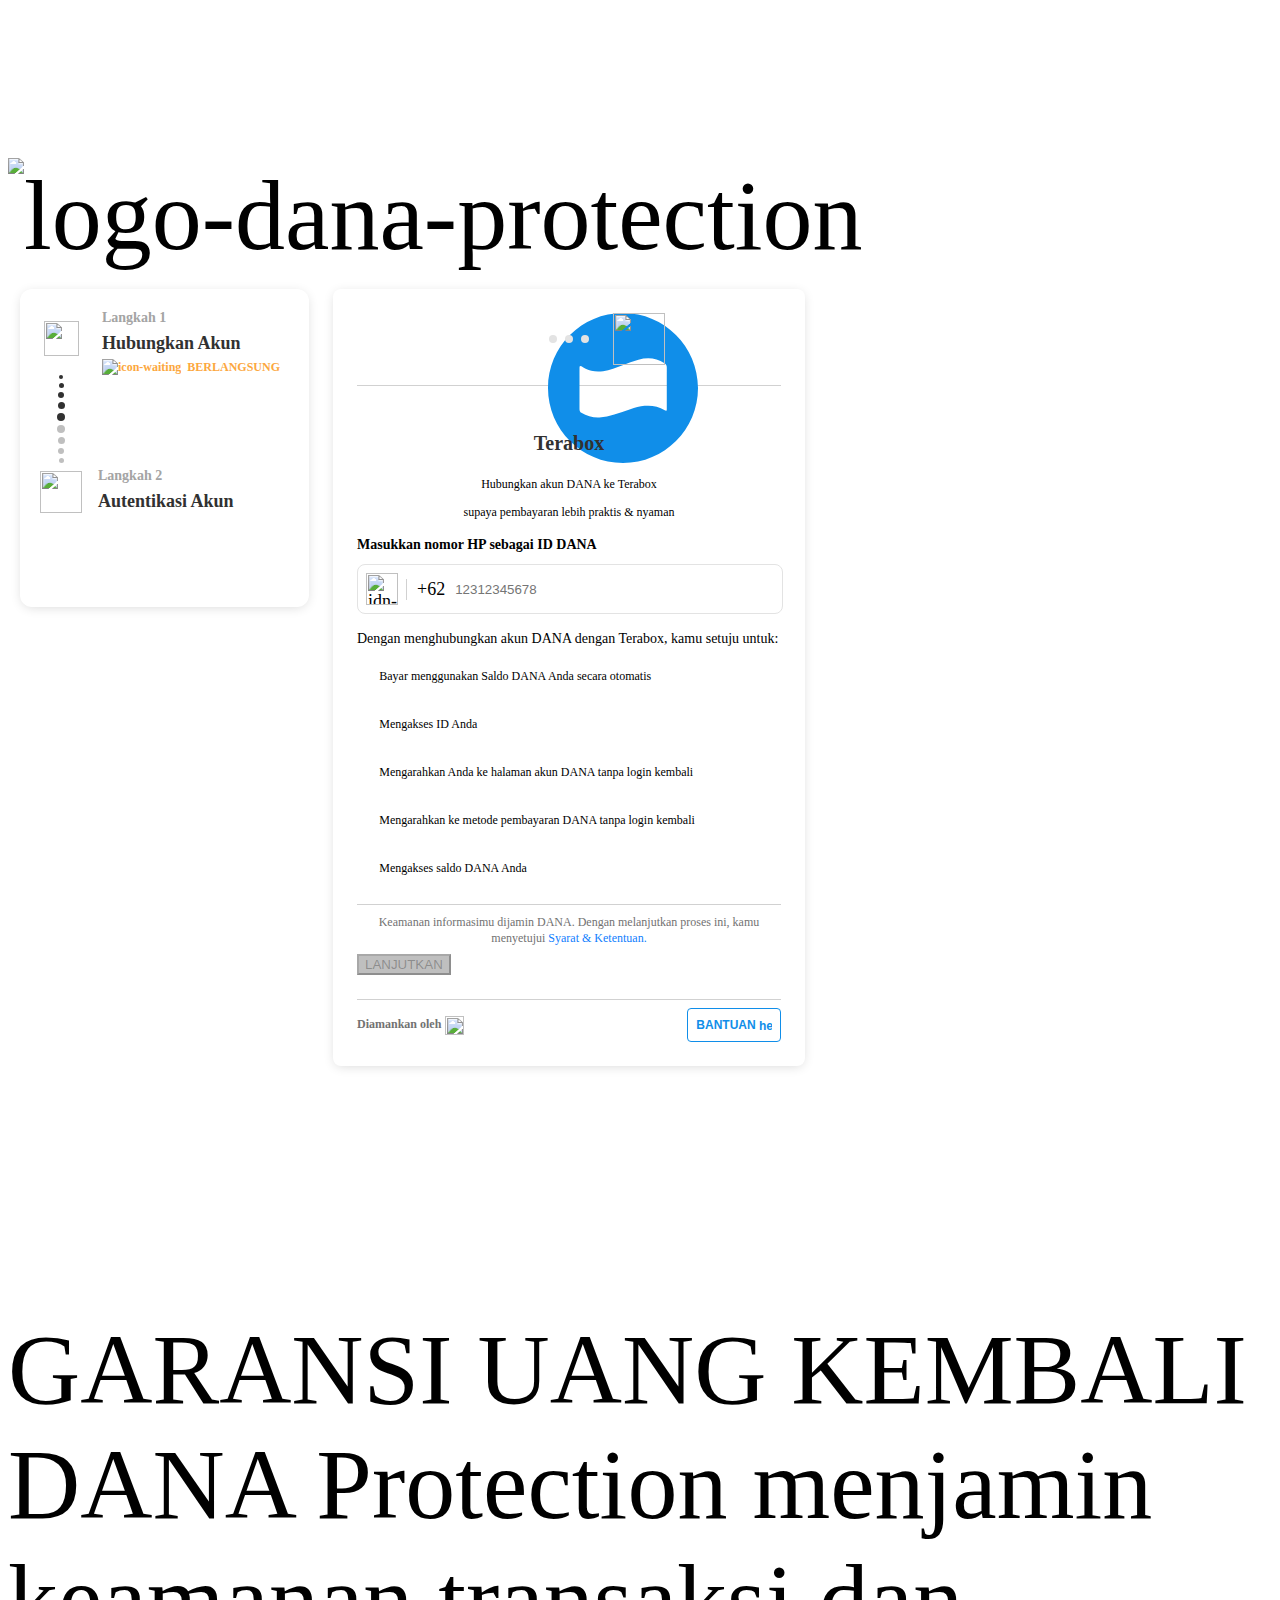
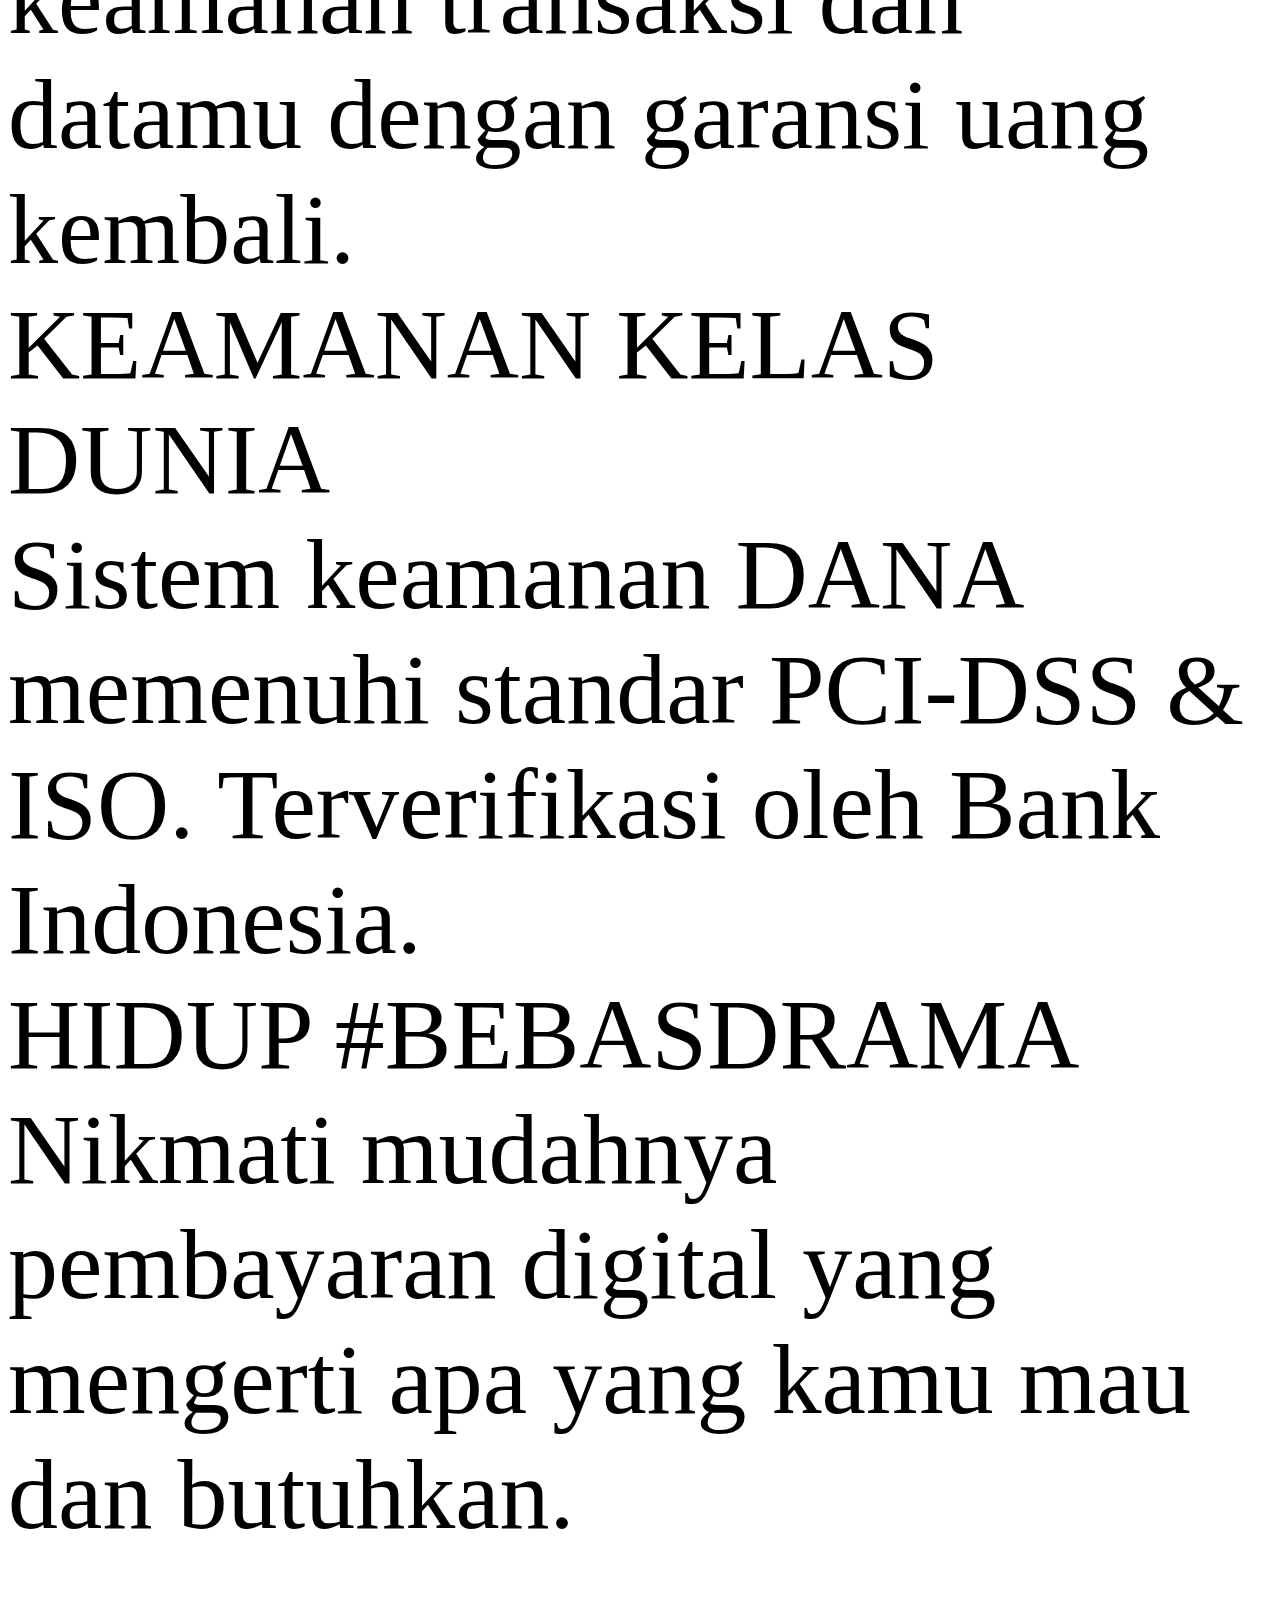
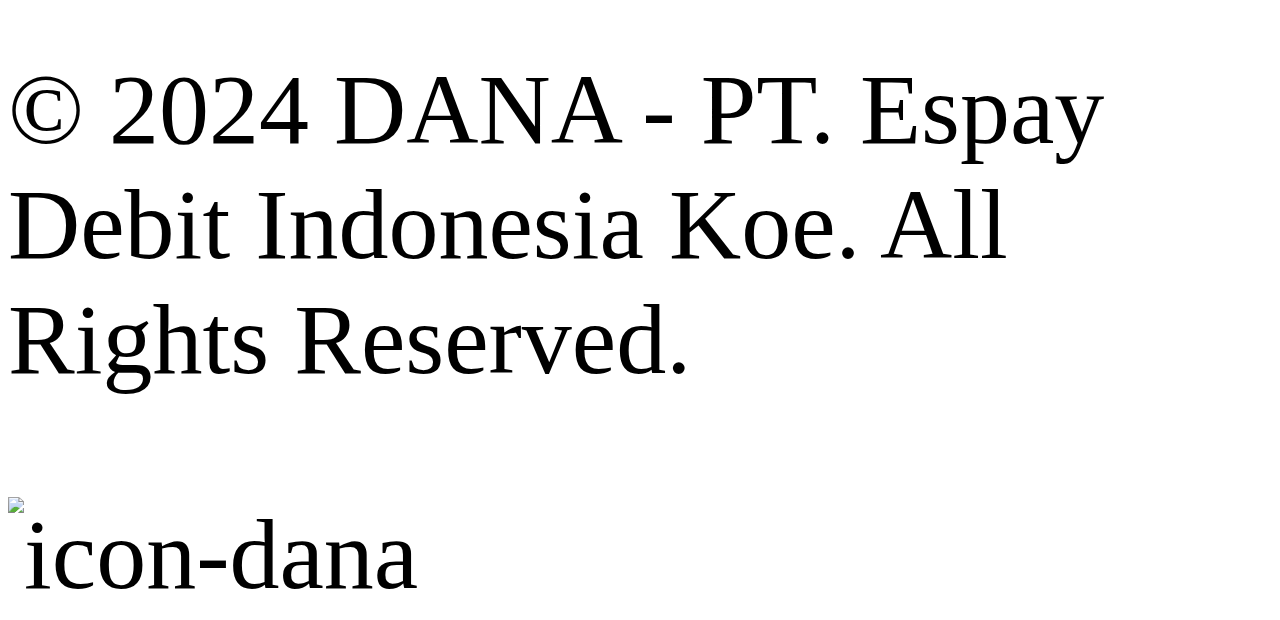
==== index.html @ 6e67cbb8 "Create index.html" ====
<html style="font-size: 100px"><head><style type="text/css">.f-input__wrapper{position:relative;display:-webkit-box;display:-ms-flexbox;display:flex;width:100%}.f-input__container{position:relative;width:100%}.f-textarea{position:relative;display:-webkit-box;display:-ms-flexbox;display:flex;width:100%}.f-textarea .f-textarea__wrapper{display:-webkit-box;display:-ms-flexbox;display:flex;-webkit-box-flex:1;-ms-flex:1;flex:1;-webkit-box-orient:vertical;-webkit-box-direction:normal;-ms-flex-direction:column;flex-direction:column;position:relative}.f-textarea .f-input__wrapper{-webkit-box-align:initial;-ms-flex-align:initial;align-items:initial}.f-textarea .f-textarea__label{font-family:OpenSans,sans-serif;font-weight:600;color:#000;font-size:.12rem;line-height:1.34;color:#727272;-webkit-transition:all .15s linear;transition:all .15s linear}.f-textarea .f-input__wrapper:after{bottom:0;content:"";left:0;width:100%;position:absolute;display:block;border-bottom:solid .01rem #bfbfbf;-webkit-transition:border .1s linear;transition:border .1s linear}.f-textarea textarea{font-family:-apple-system,system-ui,BlinkMacSystemFont,Roboto,sans-serif;color:#313131;font-weight:400;font-size:.16rem;line-height:1.25;-webkit-box-flex:1;-ms-flex:1;flex:1;resize:none;caret-color:#ce7201;padding:0 .08rem 0 0;-webkit-transition:border .1s linear;transition:border .1s linear;border:none;line-height:.28rem;width:100%;border-bottom:solid .01rem #e3e3e3}.f-textarea textarea::-webkit-input-placeholder{color:#bfbfbf;opacity:1}.f-textarea textarea::-moz-placeholder{color:#bfbfbf;opacity:1}.f-textarea textarea:-ms-input-placeholder{color:#bfbfbf;opacity:1}.f-textarea textarea::-ms-input-placeholder{color:#bfbfbf;opacity:1}.f-textarea textarea::placeholder{color:#bfbfbf;opacity:1}.f-textarea textarea:focus{border-bottom:solid .01rem #fb8b01;outline:0;-webkit-box-shadow:none;box-shadow:none}.f-textarea .f-input__clear-button{margin-right:.4rem}.f-textarea .f-textarea--outlined .f-input__wrapper{border:none;border:solid .012rem #e3e3e3;border-radius:.04rem;padding:.025rem 0 0 0;-webkit-transition:border .1s linear;transition:border .1s linear}.f-textarea .f-textarea--outlined .f-input__wrapper:after{opacity:0}.f-textarea .f-textarea--outlined textarea{border:none;margin-left:.12rem;min-height:.325rem}.f-textarea .f-textarea--outlined textarea:focus{border:none}.f-textarea .f-textarea--outlined .f-textarea__label{font-family:OpenSans,sans-serif;font-weight:600;color:#000;font-size:.14rem;line-height:1.29;color:#000;margin-bottom:.04rem}.f-textarea .f-textarea--outlined .f-input__clear-button{margin-right:.04rem}.f-textarea .f-textarea--outlined.f-textarea--error .f-textarea__label{color:#000!important}.f-textarea .f-textarea--focus .f-input__wrapper:after{border-bottom:solid .01rem #fb8b01}.f-textarea .f-textarea--focus.f-textarea--outlined .f-input__wrapper{border:none;border:solid .012rem #fb8b01}.f-textarea .f-input--no-clear textarea{padding:0 .12rem 0 0}.f-textarea .f-textarea--error .f-textarea__label{color:#ff5d55!important}.f-textarea .f-textarea--error .f-input__wrapper:after{border-bottom:solid .01rem #ff5d55}.f-textarea .f-textarea--error.f-textarea--outlined .f-textarea__label{color:initial}.f-textarea .f-textarea--error.f-textarea--outlined .f-input__wrapper{border:solid .012rem #ff5d55}.f-textarea .f-textarea--disabled .f-textarea__label{color:#bfbfbf!important}.f-textarea .f-textarea--disabled textarea{background-color:transparent;color:#bfbfbf;-webkit-text-fill-color:#bfbfbf;opacity:1}.f-textarea .f-textarea--disabled.f-textarea--outlined .f-textarea__label{color:#000}.f-textarea .f-textarea--disabled.f-textarea--outlined .f-input__wrapper{background-color:#e3e3e3}.f-textarea .f-textarea--disabled.f-textarea--outlined textarea{background-color:#e3e3e3;border:solid .01rem #e3e3e3;pointer-events:none}.f-textarea .f-textarea--focus.f-textarea--floating .f-textarea__label,.f-textarea .f-textarea--notEmpty.f-textarea--floating .f-textarea__label{font-family:OpenSans,sans-serif;font-weight:600;color:#000;font-size:.12rem;line-height:1.34;-webkit-transform:translate3d(0,0,0);transform:translate3d(0,0,0)}.f-textarea .f-textarea--notEmpty.f-textarea--floating .f-textarea__label{color:#727272}.f-textarea .f-textarea--focus.f-textarea--floating .f-textarea__label{color:#fca73e}.f-textarea .f-textarea--floating textarea::-webkit-input-placeholder{opacity:0}.f-textarea .f-textarea--floating textarea::-moz-placeholder{opacity:0}.f-textarea .f-textarea--floating textarea:-ms-input-placeholder{opacity:0}.f-textarea .f-textarea--floating textarea::-ms-input-placeholder{opacity:0}.f-textarea .f-textarea--floating textarea::placeholder{opacity:0}.f-textarea .f-textarea--floating .f-textarea__label{font-family:-apple-system,system-ui,BlinkMacSystemFont,Roboto,sans-serif;color:#313131;font-weight:400;font-size:.16rem;line-height:1.25;-webkit-transform:translate3d(0,.24rem,0);transform:translate3d(0,.24rem,0);color:#bfbfbf;position:relative;z-index:1;margin:0}.f-textarea--autogrow textarea::-webkit-scrollbar{display:none}</style><style type="text/css">.f-tab{display:-webkit-box;display:-ms-flexbox;display:flex;z-index:2;width:100%}.f-tab.scrollable{overflow:auto;-webkit-box-pack:start;-ms-flex-pack:start;justify-content:flex-start}.f-tab.scrollable::-webkit-scrollbar{display:none}.f-tab.scrollable .tab-wrapper.tab-icon{min-width:.75rem}.f-tab--dynamicFixed,.f-tab--static{position:relative}.f-tab--fixed{top:0;left:0;position:fixed}.f-tab--pills{display:-webkit-box;display:-ms-flexbox;display:flex;white-space:nowrap;background:#fff}.f-tab--pills .tabs-container{display:-webkit-box;display:-ms-flexbox;display:flex;padding:.08rem .16rem;min-height:.32rem}.f-tab--pills .tab-wrapper{font-size:.12rem;line-height:1.34;display:-webkit-box;display:-ms-flexbox;display:flex;color:#727272;padding:0 .08rem;margin-right:.08rem;-webkit-box-align:center;-ms-flex-align:center;align-items:center;height:.32rem;position:relative}.f-tab--pills .tab-wrapper::after{position:absolute;top:0;right:0;bottom:0;left:0;border:solid .01rem #e3e3e3;border-radius:.16rem;content:''}.f-tab--pills .tab-wrapper:last-child{margin-right:0}.f-tab--pills .tab-wrapper .wrapper-icon{min-width:.2rem;min-height:.2rem;margin-right:.06rem}.f-tab--pills .tab-wrapper .wrapper-icon .f-tab-icon{width:.2rem;height:.2rem}.f-tab--pills .tab-wrapper .wrapper-icon .f-tab-icon-active{width:.2rem;height:.2rem}.f-tab--pills .tab-wrapper.active{color:#fff;background-color:#108ee9;border-radius:.16rem;position:relative}.f-tab--pills .tab-wrapper.active::after{position:absolute;top:0;right:0;bottom:0;left:0;border:solid 0 #e3e3e3;border-radius:0;content:''}.f-tab--pills .tab-wrapper.active .wrapper-icon .f-tab-icon-active{visibility:visible}.f-tab--pills .tab-wrapper.active .wrapper-icon .f-tab-icon{visibility:hidden}.f-tab--white{display:-webkit-box;display:-ms-flexbox;display:flex;background-color:#fff}.f-tab--white .tab-wrapper{font-size:.16rem;line-height:1.25;padding:.12rem 0;width:100%;text-align:center;position:relative;display:-webkit-box;display:-ms-flexbox;display:flex;-webkit-box-align:center;-ms-flex-align:center;align-items:center;-webkit-box-pack:center;-ms-flex-pack:center;justify-content:center}.f-tab--white .tab-wrapper{color:#727272}.f-tab--white .tab-wrapper.active{color:#108ee9}.f-tab--white .tab-wrapper.active::after{position:absolute;right:0;bottom:0;left:0;border:solid .01rem #108ee9;border-radius:.02rem;content:''}.f-tab .wrapper-icon{position:relative;min-width:.24rem;min-height:.24rem}.f-tab .wrapper-icon .f-tab-icon-active{visibility:hidden}.f-tab .wrapper-icon .f-tab-icon{visibility:visible}.f-tab .wrapper-icon .f-tab-icon,.f-tab .wrapper-icon .f-tab-icon-active{display:block;left:0;margin-left:auto;margin-right:auto;width:.24rem;height:.24rem;position:absolute;right:0;top:0;text-align:center}.f-tab .wrapper-icon .f-tab-icon i,.f-tab .wrapper-icon .f-tab-icon img,.f-tab .wrapper-icon .f-tab-icon span,.f-tab .wrapper-icon .f-tab-icon-active i,.f-tab .wrapper-icon .f-tab-icon-active img,.f-tab .wrapper-icon .f-tab-icon-active span{width:100%;height:100%}.f-tab .f-notif.dot{width:.08rem;height:.08rem}.f-tab--blue{display:-webkit-box;display:-ms-flexbox;display:flex;background-color:#108ee9;color:#fff}.f-tab--blue .tab-wrapper{font-size:.16rem;line-height:1.25;padding:.12rem 0;width:100%;text-align:center;position:relative;display:-webkit-box;display:-ms-flexbox;display:flex;-webkit-box-align:center;-ms-flex-align:center;align-items:center;-webkit-box-pack:center;-ms-flex-pack:center;justify-content:center}.f-tab--blue .tab-wrapper.tab-icon{padding:.11rem 0;-webkit-box-orient:vertical;-webkit-box-direction:normal;-ms-flex-direction:column;flex-direction:column}.f-tab--blue .tab-wrapper .f-notif.dot{width:.08rem;height:.08rem}.f-tab--blue .tab-wrapper .wrapper-icon .f-notif.number{margin-left:.08rem}.f-tab--blue .tab-wrapper .wrapper-icon .f-notif.dot{-webkit-transform:translateX(-50%);transform:translateX(-50%);position:absolute;left:calc(50% + .0825rem);top:-.0075rem}.f-tab--blue .tab-wrapper.active .wrapper-icon .f-tab-icon-active{visibility:visible}.f-tab--blue .tab-wrapper.active .wrapper-icon .f-tab-icon{visibility:hidden}.f-tab--blue .tab-wrapper.active::after{content:'';position:absolute;width:0;height:0;border-left:.08rem solid transparent;border-right:.08rem solid transparent;border-bottom:.08rem solid #fff;clear:both;bottom:0;left:50%;-webkit-transform:translateX(-50%);transform:translateX(-50%)}</style><style type="text/css">.f-switch{position:relative;display:block;width:.52rem;height:.32rem}.f-switch>*{pointer-events:none}.f-switch input{display:none}.f-switch .slider{position:absolute;top:0;left:0;right:0;bottom:0;background-color:#bfbfbf;-webkit-transition:.4s;transition:.4s}.f-switch .slider:before{position:absolute;content:"";height:.28rem;width:.28rem;left:.02rem;bottom:.02rem;background-color:#fff;-webkit-transition:.4s;transition:.4s}.f-switch .slider.round{border-radius:.34rem}.f-switch .slider.round:before{border-radius:50%}.f-switch--active .slider:before{-webkit-transform:translateX(.2rem);transform:translateX(.2rem)}.f-switch--blue .slider{background-color:#108ee9}.f-switch--disabled .slider{opacity:.5}</style><style type="text/css">.f-stepper{display:-webkit-box;display:-ms-flexbox;display:flex;-webkit-box-align:center;-ms-flex-align:center;align-items:center}.f-stepper__value{width:.18rem}.f-stepper__button{display:-webkit-box;display:-ms-flexbox;display:flex;-webkit-box-align:center;-ms-flex-align:center;align-items:center;-webkit-box-pack:center;-ms-flex-pack:center;justify-content:center;border:.01rem solid #108ee9;border-radius:.04rem}.f-stepper__button--32{width:.32rem;height:.32rem}.f-stepper__button--32 svg{width:.2rem;height:.2rem}.f-stepper__button--28{width:.28rem;height:.28rem}.f-stepper__button--28 svg{width:.19rem;height:.19rem}.f-stepper__button--24{width:.24rem;height:.24rem}.f-stepper__button--24 svg{width:.18rem;height:.18rem}.f-stepper--disabled .f-stepper__button{border:.01rem solid grey}.f-stepper--disabled .f-stepper__button path,.f-stepper--disabled .f-stepper__button rect{fill:grey}</style><style type="text/css">.f-skeleton-enter-active,.f-skeleton-leave-active-active{-webkit-transition:opacity .1s ease-in-out;transition:opacity .1s ease-in-out;-webkit-transition:-webkit-opacity .1s ease-in-out}.f-skeleton-enter,.f-skeleton-leave-active{opacity:0;-webkit-transition:opacity .1s ease-in-out;transition:opacity .1s ease-in-out;-webkit-transition:-webkit-opacity .1s ease-in-out}.f-skeleton{color:transparent;display:block;-webkit-user-select:none;-moz-user-select:none;-ms-user-select:none;user-select:none;background:#d1d1d1}.f-skeleton *{visibility:hidden}.f-skeleton--wave{position:relative;overflow:hidden;-webkit-mask-image:-webkit-radial-gradient(white,#000)}.f-skeleton--wave::after{-webkit-animation:FSkeletonWave 1s linear 0s infinite;animation:FSkeletonWave 1s linear 0s infinite;background:-webkit-gradient(linear,left top, right top,from(transparent),color-stop(rgba(255,255,255,.5)),to(transparent));background:linear-gradient(90deg,transparent,rgba(255,255,255,.5),transparent);content:'';position:absolute;-webkit-transform:translate3d(-100%,0,0);transform:translate3d(-100%,0,0);will-change:transform;bottom:0;left:0;right:0;top:0}@-webkit-keyframes FSkeletonWave{0%{-webkit-transform:translate3d(-100%,0,0);transform:translate3d(-100%,0,0)}60%{-webkit-transform:translate3d(100%,0,0);transform:translate3d(100%,0,0)}100%{-webkit-transform:translate3d(100%,0,0);transform:translate3d(100%,0,0)}}@keyframes FSkeletonWave{0%{-webkit-transform:translate3d(-100%,0,0);transform:translate3d(-100%,0,0)}60%{-webkit-transform:translate3d(100%,0,0);transform:translate3d(100%,0,0)}100%{-webkit-transform:translate3d(100%,0,0);transform:translate3d(100%,0,0)}}</style><style type="text/css">.f-sheet{background-color:#fff;-webkit-box-shadow:0 0 10px rgba(0,0,0,.2);box-shadow:0 0 10px rgba(0,0,0,.2);height:150%;overflow:hidden;width:100%;position:fixed;z-index:100;left:0;top:0;-webkit-transform:translate3d(0,100vh,0);transform:translate3d(0,100vh,0);max-height:80vh;transition-property:-webkit-transform;-webkit-transition-timing-function:ease;transition-timing-function:ease;will-change:transform}.f-sheet--rounded-top{border-radius:.08rem .08rem 0 0}.f-sheet .dash{margin-top:.08rem;margin-bottom:.08rem}.f-sheet .dash::after{content:'';width:.56rem;height:.04rem;background-color:#e3e3e3;border-radius:.07rem;display:block;margin:0 auto}</style><style type="text/css">.f-select__wrapper{position:relative;display:-webkit-box;display:-ms-flexbox;display:flex;-webkit-box-align:center;-ms-flex-align:center;align-items:center;width:100%}.f-select__container{position:relative;width:100%}.f-select{display:-webkit-box;display:-ms-flexbox;display:flex;-webkit-box-flex:1;-ms-flex:1 1 auto;flex:1 1 auto;max-width:100%;text-align:left}.f-select .f-select__input-slot{font-size:.16rem;width:100%}.f-select .f-select__text-field{-webkit-box-flex:1;-ms-flex:1;flex:1;position:relative;display:-webkit-box;display:-ms-flexbox;display:flex;cursor:pointer;-webkit-tap-highlight-color:transparent;-webkit-user-select:none;-moz-user-select:none;-ms-user-select:none;user-select:none}.f-select .f-select__text-field .f-select__wrapper:before{bottom:-.01rem;content:'';left:0;position:absolute;-webkit-transition:.3s cubic-bezier(.25,.8,.5,1);transition:.3s cubic-bezier(.25,.8,.5,1);width:100%;border-bottom:solid .01rem #bfbfbf;-webkit-transition:border-bottom .15s linear;transition:border-bottom .15s linear}.f-select .f-select__text-field select{-webkit-appearance:none;font-family:-apple-system,system-ui,BlinkMacSystemFont,Roboto,sans-serif;font-weight:400;font-size:.16rem;line-height:1.25;position:relative;width:100%;padding:0 .04rem .04rem 0;color:#313131;border:none;background:0 0}.f-select .f-select__text-field select:focus{outline:0;-webkit-box-shadow:none;box-shadow:none}.f-select .f-select__text-field.f-select--focus .f-select__label{color:#fca73e}.f-select .f-select__text-field.f-select--focus .f-select__wrapper:before{border-bottom:solid .01rem #fca73e}.f-select .f-select__text-field .f-select__label{font-family:OpenSans,sans-serif;font-weight:600;color:#000;font-size:.12rem;line-height:1.34;position:absolute;top:0;-webkit-transform:translate3d(0,-.2rem,0);transform:translate3d(0,-.2rem,0);color:#727272;-webkit-transition:color .15s linear;transition:color .15s linear;z-index:1}.f-select .f-select__text-field.f-select--error .f-select__wrapper:before{border-bottom:solid .01rem #ff847e}.f-select .f-select__text-field.f-select--error .f-select__label{color:#ff5d55}.f-select .f-select__text-field.f-select--disabled{pointer-events:none}.f-select .f-select__text-field.f-select--disabled select{background-color:transparent;color:#bfbfbf;-webkit-text-fill-color:#bfbfbf;opacity:1}.f-select .f-select__text-field.f-select--disabled .f-select__label{color:#bfbfbf!important}.f-select .f-select__text-box{display:-webkit-box;display:-ms-flexbox;display:flex;-webkit-box-flex:1;-ms-flex:1;flex:1;-webkit-box-orient:vertical;-webkit-box-direction:normal;-ms-flex-direction:column;flex-direction:column;position:relative}.f-select .f-select__text-box .f-select__label{font-family:OpenSans,sans-serif;font-weight:600;color:#000;font-size:.14rem;line-height:1.29;margin-bottom:.04rem}.f-select .f-select__text-box .f-select__wrapper{border:.01rem solid #e3e3e3;border-radius:.04rem;overflow:hidden}.f-select .f-select__text-box.f-select--focus .f-select__wrapper{border:.01rem solid #fb8b01}.f-select .f-select__text-box select{-webkit-appearance:none;background-color:transparent;min-height:.42rem;font-family:-apple-system,system-ui,BlinkMacSystemFont,Roboto,sans-serif;color:#313131;font-weight:400;font-size:.16rem;line-height:1.25;-webkit-box-flex:1;-ms-flex:1;flex:1;border:transparent;resize:none;padding:.1rem .08rem .1rem .12rem;-webkit-transition:border .1s linear;transition:border .1s linear;width:100%}.f-select .f-select__text-box select:focus{outline:0;-webkit-box-shadow:none;box-shadow:none}.f-select .f-select__text-box.f-select--error .f-select__wrapper{border:.01rem solid #ff5d55}.f-select .f-select__text-box.f-select--disabled .f-select__wrapper{background-color:#e3e3e3;border:.01rem solid #e3e3e3}.f-select .f-select__text-box.f-select--disabled .f-select__wrapper select{background-color:#e3e3e3;pointer-events:none;color:#bfbfbf;-webkit-text-fill-color:#bfbfbf;opacity:1}.f-select .f-select__text-box--padding select{padding:.1rem .08rem .1rem 0}.f-select__dropdown{padding-right:.04rem;width:.24rem;height:.24rem}.f-select__dropdown img{width:.2rem;height:.2rem}</style><style type="text/css">.f-radio{font-family:-apple-system,system-ui,BlinkMacSystemFont,Roboto,sans-serif;color:#313131;font-weight:400;font-size:.16rem;line-height:1.25}.f-radio__input{opacity:0;position:absolute;left:-999rem}.f-radio__label{display:-webkit-inline-box;display:-ms-inline-flexbox;display:inline-flex}.f-radio__label--centered{-webkit-box-align:center;-ms-flex-align:center;align-items:center}.f-radio__label>*{pointer-events:none}.f-radio__button{position:relative;display:inline-block}.f-radio__button::after,.f-radio__button::before{-webkit-transition:all .1s ease-in-out;transition:all .1s ease-in-out;position:absolute;content:'';display:inline-block}.f-radio__button::before{border:.01rem solid #a4a4a4;border-radius:100%;left:0;top:0}.f-radio__button--26{min-height:.22rem;min-width:.22rem}.f-radio__button--26::before{height:.22rem;width:.22rem}.f-radio__button--22{min-height:.18rem;min-width:.18rem}.f-radio__button--22::before{height:.18rem;width:.18rem}.f-radio__button--24{min-height:.2rem;min-width:.2rem}.f-radio__button--24::before{height:.2rem;width:.2rem}.f-radio__button::after{border-radius:100%;left:.04rem;top:.04rem}.f-radio__button--26::after{height:.14rem;width:.14rem}.f-radio__button--22::after{height:.1rem;width:.1rem}.f-radio__button--24::after{height:.12rem;width:.12rem}.f-radio__input+.f-radio__button::after{content:none}.f-radio__input:checked+.f-radio__button::after{content:''}.f-radio--blue .f-radio__input:checked+.f-radio__button::after{border-color:#108ee9;background-color:#108ee9}.f-radio--blue .f-radio__input:checked+.f-radio__button::before{border-color:#108ee9}.f-radio--yellow .f-radio__input:checked+.f-radio__button::after{border-color:#fb8b01;background-color:#fb8b01}.f-radio--yellow .f-radio__input:checked+.f-radio__button::before{border-color:#fb8b01}.f-radio--disabled .f-radio__text{color:#bfbfbf}.f-radio--disabled .f-radio__button::before{border-color:#bfbfbf}.f-radio--disabled .f-radio__input:checked+.f-radio__button::after{border-color:#bfbfbf;background-color:#bfbfbf}.f-radio--disabled .f-radio__input:checked+.f-radio__button::before{border-color:#bfbfbf}.f-radio--reversed .f-radio__label{display:-webkit-box;display:-ms-flexbox;display:flex;-webkit-box-orient:horizontal;-webkit-box-direction:reverse;-ms-flex-direction:row-reverse;flex-direction:row-reverse;-webkit-box-pack:justify;-ms-flex-pack:justify;justify-content:space-between}</style><style type="text/css">.f-notif{border-radius:50%;pointer-events:none;display:inline-block}.f-notif.number{background-color:#ff5d55;padding:0 .04rem;min-width:.18rem;height:.18rem;color:#fff;font-size:.12rem;line-height:.18rem;border-radius:.09rem;-webkit-box-sizing:border-box;box-sizing:border-box;text-align:center}.f-notif.dot{background-image:url(https://a.m.dana.id/resource/imgs/fiat/f-notif.svg);background-size:contain;background-repeat:no-repeat;width:.12rem;height:.12rem}</style><style type="text/css">.f-spinner{position:relative;font-size:.16rem}</style><style type="text/css">.f-divider{display:block;height:.005rem;background-color:transparent;border:0}.f-divider.box-4{border-top:.04rem solid #f5f5f5}.f-divider.box-8{border-top:.08rem solid #f5f5f5}.f-divider.box-12{border-top:.12rem solid #f5f5f5}.f-divider.box-16{border-top:.16rem solid #f5f5f5}.f-divider.line-full{border-top:.005rem solid #d1d1d1;-webkit-transform:scaleY(1.1);transform:scaleY(1.1)}.f-divider.title{color:#727272;height:inherit;background-color:#f5f5f5}</style><style type="text/css">.f-coachmark{width:calc(100% - .32rem);left:50%;-webkit-transform:translateX(-50%);transform:translateX(-50%);margin:0 auto;background:#fff;z-index:102;border-radius:.08rem;-webkit-box-shadow:0 .02rem .08rem -.02rem rgba(0,0,0,.32);box-shadow:0 .02rem .08rem -.02rem rgba(0,0,0,.32);padding:.12rem}.f-coachmark--top{-webkit-box-shadow:0 0 .08rem -.02rem rgba(0,0,0,.32);box-shadow:0 0 .08rem -.02rem rgba(0,0,0,.32)}.f-coachmark--blue{background:#e9f5fe;display:-webkit-box;display:-ms-flexbox;display:flex;-webkit-box-align:center;-ms-flex-align:center;align-items:center;-webkit-box-pack:justify;-ms-flex-pack:justify;justify-content:space-between}.f-coachmark__pointer{position:absolute;width:.36rem;height:.16rem;overflow:hidden;-webkit-transform-origin:center center;transform-origin:center center;z-index:103;bottom:-.15rem}.f-coachmark__pointer:after{content:"";position:absolute;width:.24rem;height:.24rem;background:#fff;border-radius:.02rem;-webkit-transform:rotate(45deg);transform:rotate(45deg);top:-.175rem;left:.06rem;-webkit-box-shadow:.04rem .04rem .04rem -.02rem rgba(0,0,0,.16);box-shadow:.04rem .04rem .04rem -.02rem rgba(0,0,0,.16)}.f-coachmark__pointer--top{top:-.15rem}.f-coachmark__pointer--top:after{top:.105rem;-webkit-box-shadow:-.02rem -.02rem .04rem -.02rem rgba(0,0,0,.16);box-shadow:-.02rem -.02rem .04rem -.02rem rgba(0,0,0,.16)}.f-coachmark__pointer--blue:after{background:#e9f5fe}.f-coachmark__close{min-width:.24rem;min-height:.24rem;font-size:.16rem;margin-left:.12rem}.f-coachmark__close img{width:100%;height:100%}</style><style type="text/css">.f-checkbox{font-family:-apple-system,system-ui,BlinkMacSystemFont,Roboto,sans-serif;color:#313131;font-weight:400;font-size:.16rem;line-height:1.25}.f-checkbox__input{opacity:0;position:absolute;left:-999rem}.f-checkbox__label{display:-webkit-inline-box;display:-ms-inline-flexbox;display:inline-flex}.f-checkbox__label--centered{-webkit-box-align:center;-ms-flex-align:center;align-items:center}.f-checkbox__label>*{pointer-events:none}.f-checkbox__button{position:relative;display:inline-block}.f-checkbox__button::after,.f-checkbox__button::before{-webkit-transition:all .1s ease-in-out;transition:all .1s ease-in-out;position:absolute;content:'';display:inline-block}.f-checkbox__button::before{border:.01rem solid #a4a4a4;border-radius:.02rem;left:0;top:0}.f-checkbox__button--26{min-height:.2rem;min-width:.2rem}.f-checkbox__button--26::before{height:.2rem;width:.2rem}.f-checkbox__button--22{min-height:.16rem;min-width:.16rem}.f-checkbox__button--22::before{height:.16rem;width:.16rem}.f-checkbox__button--24{min-height:.18rem;min-width:.18rem}.f-checkbox__button--24::before{height:.18rem;width:.18rem}.f-checkbox__button::after{border-left:.02rem solid #fff;border-bottom:.02rem solid #fff;-webkit-transform:rotate(-45deg);transform:rotate(-45deg);left:.03rem;top:.04rem}.f-checkbox__button--26::after{height:.08rem;width:.12rem;left:.04rem}.f-checkbox__button--22::after{height:.05rem;width:.09rem}.f-checkbox__button--24::after{height:.06rem;width:.1rem;left:.04rem}.f-checkbox__input+.f-checkbox__button::after{content:none}.f-checkbox__input:checked+.f-checkbox__button::after{content:''}.f-checkbox--blue .f-checkbox__input:checked+.f-checkbox__button::before,.f-checkbox--blue.f-checkbox--indeterminate .f-checkbox__button::before{border-color:#108ee9;background-color:#108ee9}.f-checkbox--yellow .f-checkbox__input:checked+.f-checkbox__button::before,.f-checkbox--yellow.f-checkbox--indeterminate .f-checkbox__button::before{border-color:#fb8b01;background-color:#fb8b01}.f-checkbox--disabled .f-checkbox__text{color:#bfbfbf}.f-checkbox--disabled .f-checkbox__button::before{border-color:#bfbfbf}.f-checkbox--disabled .f-checkbox__input:checked+.f-checkbox__button::before{border-color:#bfbfbf;background-color:#bfbfbf}.f-checkbox--reversed .f-checkbox__label{display:-webkit-box;display:-ms-flexbox;display:flex;-webkit-box-orient:horizontal;-webkit-box-direction:reverse;-ms-flex-direction:row-reverse;flex-direction:row-reverse;-webkit-box-pack:justify;-ms-flex-pack:justify;justify-content:space-between}.f-checkbox--indeterminate .f-checkbox__button::before{content:''}.f-checkbox--indeterminate .f-checkbox__button::after{content:'';height:.02rem;left:calc(100% + .1rem);background:#fff;top:50%;left:50%;-webkit-transform:translate3d(-50%,-50%,0);transform:translate3d(-50%,-50%,0)}</style><style type="text/css">.f-cell__label{font-family:-apple-system,system-ui,BlinkMacSystemFont,Roboto,sans-serif;color:#313131;font-weight:400;font-size:.16rem;line-height:1.25}</style><style type="text/css">.f-cell__icon{display:-webkit-box;display:-ms-flexbox;display:flex}.f-cell__icon i,.f-cell__icon img,.f-cell__icon span{width:100%;height:100%}</style><style type="text/css">.f-cell__desc{font-family:-apple-system,system-ui,BlinkMacSystemFont,Roboto,sans-serif;color:#313131;font-weight:400;color:#727272;font-size:.12rem;line-height:1.34}</style><style type="text/css">.f-cell__content{display:-webkit-box;display:-ms-flexbox;display:flex;-webkit-box-orient:vertical;-webkit-box-direction:normal;-ms-flex-direction:column;flex-direction:column;-webkit-box-pack:center;-ms-flex-pack:center;justify-content:center;width:0;-webkit-box-flex:1;-ms-flex-positive:1;flex-grow:1}</style><style type="text/css">.f-cell__action{position:relative}.f-cell__action .arrow{width:.24rem;height:.24rem;background-image:url(https://a.m.dana.id/resource/imgs/fiat/right.svg);background-size:cover}.f-cell__action .f-notif.dot{width:.12rem;height:.12rem}</style><style type="text/css">.f-cell{display:-webkit-box;display:-ms-flexbox;display:flex;-webkit-box-align:center;-ms-flex-align:center;align-items:center;width:100%}.f-cell--ellipsis{white-space:nowrap;overflow:hidden;text-overflow:ellipsis}</style><style type="text/css">.f-card__image{margin:0 auto}.f-card__image i,.f-card__image img,.f-card__image span{width:100%;height:100%}</style><style type="text/css">.f-btn-container{display:-webkit-box;display:-ms-flexbox;display:flex;-ms-flex-wrap:wrap;flex-wrap:wrap;-webkit-box-pack:justify;-ms-flex-pack:justify;justify-content:space-between}.f-btn-container .f-btn{-webkit-box-flex:1;-ms-flex:1;flex:1}.f-btn-container .f-btn-square{max-width:.44rem}.f-btn-container .f-btn-squareSmall{max-width:.32rem}</style><style type="text/css">.f-autocomplete{position:relative}.f-autocomplete .highlight{color:#108ee9}.f-autocomplete .selected{background-color:#e9f5fe;color:#108ee9}.f-autocomplete__suggestion{position:absolute;width:100%;background:#fff;top:.45rem;left:0;z-index:3;border-radius:.04rem;-webkit-box-shadow:0 4px 6px 0 rgba(32,33,36,.32);box-shadow:0 4px 6px 0 rgba(32,33,36,.32);max-height:1.52rem;overflow-y:scroll}.f-autocomplete__suggestion__item{white-space:nowrap;overflow:hidden;text-overflow:ellipsis}</style><style type="text/css">.f-input__wrapper{position:relative;display:-webkit-box;display:-ms-flexbox;display:flex;-webkit-box-align:center;-ms-flex-align:center;align-items:center;width:100%}.f-input__container{position:relative;width:100%}.f-input{display:-webkit-box;display:-ms-flexbox;display:flex;-webkit-box-flex:1;-ms-flex:1 1 auto;flex:1 1 auto;max-width:100%;text-align:left}.f-input .f-input__input-slot{font-size:.16rem;width:100%}.f-input .f-input__text-field{-webkit-box-flex:1;-ms-flex:1;flex:1;position:relative;display:-webkit-box;display:-ms-flexbox;display:flex;cursor:pointer;-webkit-tap-highlight-color:transparent;-webkit-user-select:none;-moz-user-select:none;-ms-user-select:none;user-select:none}.f-input .f-input__text-field .f-input__wrapper:before{bottom:-.01rem;content:"";left:0;position:absolute;-webkit-transition:.3s cubic-bezier(.25,.8,.5,1);transition:.3s cubic-bezier(.25,.8,.5,1);width:100%;border-bottom:solid .01rem #bfbfbf;-webkit-transition:border-bottom .15s linear;transition:border-bottom .15s linear}.f-input .f-input__text-field.f-input--focus .f-input__wrapper:before{border-bottom:solid .01rem #fca73e}.f-input .f-input__text-field input{-webkit-appearance:none;font-family:-apple-system,system-ui,BlinkMacSystemFont,Roboto,sans-serif;font-weight:400;font-size:.16rem;line-height:1.25;position:relative;width:100%;padding:0 .04rem .04rem 0;color:#313131;border:none}.f-input .f-input__text-field input::-webkit-input-placeholder{color:#bfbfbf;opacity:1}.f-input .f-input__text-field input::-moz-placeholder{color:#bfbfbf;opacity:1}.f-input .f-input__text-field input:-ms-input-placeholder{color:#bfbfbf;opacity:1}.f-input .f-input__text-field input::-ms-input-placeholder{color:#bfbfbf;opacity:1}.f-input .f-input__text-field input::placeholder{color:#bfbfbf;opacity:1}.f-input .f-input__text-field input:focus{outline:0;-webkit-box-shadow:none;box-shadow:none}.f-input .f-input__text-field.f-input--focus.f-input--floating .f-input__label,.f-input .f-input__text-field.f-input--notEmpty.f-input--floating .f-input__label{font-family:OpenSans,sans-serif;font-weight:600;color:#000;font-size:.12rem;line-height:1.34;-webkit-transform:translate3d(0,-.2rem,0);transform:translate3d(0,-.2rem,0)}.f-input .f-input__text-field.f-input--notEmpty.f-input--floating .f-input__label{color:#727272}.f-input .f-input__text-field.f-input--focus input{caret-color:#ce7201}.f-input .f-input__text-field.f-input--focus .f-input__label{color:#fca73e}.f-input .f-input__text-field.f-input--focus.f-input--floating .f-input__label{color:#fca73e}.f-input .f-input__text-field .f-input__label{font-family:OpenSans,sans-serif;font-weight:600;color:#000;font-size:.12rem;line-height:1.34;position:absolute;top:0;-webkit-transform:translate3d(0,-.2rem,0);transform:translate3d(0,-.2rem,0);color:#727272;-webkit-transition:color .15s linear;transition:color .15s linear;z-index:1}.f-input .f-input__text-field.f-input--floating input::-webkit-input-placeholder{opacity:0}.f-input .f-input__text-field.f-input--floating input::-moz-placeholder{opacity:0}.f-input .f-input__text-field.f-input--floating input:-ms-input-placeholder{opacity:0}.f-input .f-input__text-field.f-input--floating input::-ms-input-placeholder{opacity:0}.f-input .f-input__text-field.f-input--floating input::placeholder{opacity:0}.f-input .f-input__text-field.f-input--floating .f-input__label{font-family:-apple-system,system-ui,BlinkMacSystemFont,Roboto,sans-serif;color:#313131;font-weight:400;font-size:.16rem;line-height:1.25;-webkit-transform:translate3d(0,0,0);transform:translate3d(0,0,0);-webkit-transition:all .15s linear;transition:all .15s linear;color:#bfbfbf}.f-input .f-input__text-field.f-input--error .f-input__wrapper:before{border-bottom:solid .01rem #ff847e}.f-input .f-input__text-field.f-input--error input{caret-color:#d14c46}.f-input .f-input__text-field.f-input--error .f-input__label,.f-input .f-input__text-field.f-input--error.f-input--floating .f-input__label{color:#ff5d55}.f-input .f-input__text-field.f-input--disabled{pointer-events:none}.f-input .f-input__text-field.f-input--disabled input{background-color:transparent;color:#bfbfbf;-webkit-text-fill-color:#bfbfbf;opacity:1}.f-input .f-input__text-field.f-input--disabled .f-input__label{color:#bfbfbf!important}.f-input .f-input__text-field.f-input__text-field--amount .f-input__label{position:relative;-webkit-transform:translate3d(0,0,0);transform:translate3d(0,0,0)}.f-input .f-input__text-field.f-input__text-field--amount input{font-family:OpenSans,sans-serif;font-weight:600;color:#000;font-size:.27rem;line-height:1.34}.f-input .f-input__text-box{display:-webkit-box;display:-ms-flexbox;display:flex;-webkit-box-flex:1;-ms-flex:1;flex:1;-webkit-box-orient:vertical;-webkit-box-direction:normal;-ms-flex-direction:column;flex-direction:column;position:relative}.f-input .f-input__text-box .f-input__label{font-family:OpenSans,sans-serif;font-weight:600;color:#000;font-size:.14rem;line-height:1.29;margin-bottom:.04rem}.f-input .f-input__text-box .f-input__wrapper{border:.01rem solid #e3e3e3;border-radius:.04rem;overflow:hidden}.f-input .f-input__text-box.f-input--focus .f-input__wrapper{border:.01rem solid #fb8b01}.f-input .f-input__text-box input{-webkit-appearance:none;background-color:#fff;min-height:.42rem;font-family:-apple-system,system-ui,BlinkMacSystemFont,Roboto,sans-serif;color:#313131;font-weight:400;font-size:.16rem;line-height:1.25;-webkit-box-flex:1;-ms-flex:1;flex:1;border:transparent;resize:none;caret-color:#ce7201;padding:.1rem .08rem .1rem .12rem;-webkit-transition:border .1s linear;transition:border .1s linear;width:100%}.f-input .f-input__text-box input::-webkit-input-placeholder{color:#bfbfbf;opacity:1}.f-input .f-input__text-box input::-moz-placeholder{color:#bfbfbf;opacity:1}.f-input .f-input__text-box input:-ms-input-placeholder{color:#bfbfbf;opacity:1}.f-input .f-input__text-box input::-ms-input-placeholder{color:#bfbfbf;opacity:1}.f-input .f-input__text-box input::placeholder{color:#bfbfbf;opacity:1}.f-input .f-input__text-box input:focus{outline:0;-webkit-box-shadow:none;box-shadow:none}.f-input .f-input__text-box.f-input--error .f-input__wrapper{border:.01rem solid #ff5d55}.f-input .f-input__text-box.f-input--disabled .f-input__wrapper{background-color:#e3e3e3;border:.01rem solid #e3e3e3}.f-input .f-input__text-box.f-input--disabled .f-input__wrapper input{background-color:#e3e3e3;pointer-events:none;color:#bfbfbf;-webkit-text-fill-color:#bfbfbf;opacity:1}.f-input .f-input__text-box .f-input__clear-button{padding-right:.04rem}.f-input .f-input__text-box--padding input{padding:.1rem .08rem .1rem 0}.f-input .f-input--password input{width:100%;-webkit-text-security:disc}.f-input__dropdown{position:absolute;right:.04rem;width:.24rem;height:.24rem}.f-input__dropdown img{position:absolute;top:50%;left:50%;width:.2rem;height:.2rem;-webkit-transform:translate(-50%,-50%);transform:translate(-50%,-50%)}</style><style type="text/css">.f-input__helper-default{font-family:-apple-system,system-ui,BlinkMacSystemFont,Roboto,sans-serif;color:#313131;font-weight:400;font-size:.12rem;line-height:1.34;display:-webkit-box;display:-ms-flexbox;display:flex;-webkit-box-pack:justify;-ms-flex-pack:justify;justify-content:space-between;margin-top:.02rem;color:#727272}.f-input__helper-default .f-input__helper-icon{width:.16rem;height:.16rem}.f-input__helper-error{font-family:-apple-system,system-ui,BlinkMacSystemFont,Roboto,sans-serif;color:#313131;font-weight:400;font-size:.12rem;line-height:1.34;display:-webkit-box;display:-ms-flexbox;display:flex;-webkit-box-pack:justify;-ms-flex-pack:justify;justify-content:space-between;margin-top:.02rem;color:#ff5d55}.f-input__helper-error .f-input__helper-icon{width:.16rem;height:.16rem}</style><style type="text/css">.f-input__clear-button{min-width:.24rem;height:.24rem;font-size:.16rem;display:-webkit-box;display:-ms-flexbox;display:flex;-webkit-box-align:center;-ms-flex-align:center;align-items:center;-webkit-box-pack:center;-ms-flex-pack:center;justify-content:center}.f-input__clear-button img{width:.2rem;height:.2rem}</style><style type="text/css">.f-collapse{will-change:height;overflow:hidden}</style><style type="text/css">.f-accordion__button{position:relative;display:block;white-space:nowrap;border:0;outline:0;-webkit-user-select:none;-moz-user-select:none;-ms-user-select:none;user-select:none;-ms-touch-action:manipulation;touch-action:manipulation;background:0 0;width:100%;padding:0}.f-accordion--disabled{opacity:.4}</style><style type="text/css">.f-toast__logo-back,.f-toast__logo-front{position:absolute;top:50%;left:50%;-webkit-transform:translate(-50%,-50%);transform:translate(-50%,-50%)}.f-toast__logo-back{z-index:102;width:.54rem;height:.54rem}.f-toast__logo-front{z-index:103;width:.38rem;height:.38rem;-webkit-animation:FToastSpinRotation 1s infinite linear;animation:FToastSpinRotation 1s infinite linear}@-webkit-keyframes FToastSpinRotation{from{-webkit-transform:translate(-50%,-50%) rotate(0);transform:translate(-50%,-50%) rotate(0)}to{-webkit-transform:translate(-50%,-50%) rotate(359deg);transform:translate(-50%,-50%) rotate(359deg)}}@keyframes FToastSpinRotation{from{-webkit-transform:translate(-50%,-50%) rotate(0);transform:translate(-50%,-50%) rotate(0)}to{-webkit-transform:translate(-50%,-50%) rotate(359deg);transform:translate(-50%,-50%) rotate(359deg)}}.f-snackbar,.f-toast{font-size:.12rem;line-height:1.34;position:fixed;z-index:101;display:-webkit-box;display:-ms-flexbox;display:flex;-webkit-box-align:center;-ms-flex-align:center;align-items:center;padding:.11rem .16rem;color:#313131;background-color:#fff;border-radius:.08rem}.f-snackbar .icon-wrapper,.f-toast .icon-wrapper{min-width:.24rem;position:relative;margin-right:.08rem}.f-snackbar .icon-wrapper i,.f-snackbar .icon-wrapper img,.f-snackbar .icon-wrapper span,.f-toast .icon-wrapper i,.f-toast .icon-wrapper img,.f-toast .icon-wrapper span{-ms-flex-negative:0;flex-shrink:0;min-width:.24rem;min-height:.24rem;margin-right:.08rem;position:absolute;top:50%;left:50%;-webkit-transform:translate(-50%,-50%);transform:translate(-50%,-50%)}.f-snackbar .text,.f-toast .text{-webkit-box-flex:1;-ms-flex-positive:1;flex-grow:1}.f-snackbar.warning,.f-toast.warning{border:solid .01rem #fb8b01}.f-snackbar.error,.f-toast.error{border:solid .01rem #ff5d55}.f-snackbar.success,.f-toast.success{border:solid .01rem #00ce64}.f-snackbar{right:.16rem;bottom:.24rem;left:.16rem}.f-toast{top:.08rem;right:.16rem;left:.16rem}.f-toast-button-wrapper{position:relative;min-width:.6rem}.f-toast-button-wrapper .f-alert__btn{position:absolute;top:50%;left:50%;-webkit-transform:translate(-50%,-50%);transform:translate(-50%,-50%);display:block;white-space:nowrap;border:0;border-radius:.04rem;outline:0;-webkit-user-select:none;-moz-user-select:none;-ms-user-select:none;user-select:none;-ms-touch-action:manipulation;touch-action:manipulation;font-weight:600;font-size:.12rem;font-family:OpenSans,sans-serif;font-style:normal;font-stretch:normal;line-height:1.33;letter-spacing:normal;padding:0 0 0 .12rem;height:.32rem;color:#108ee9;background-color:transparent}</style><style type="text/css">.f-btn{position:relative;display:block;white-space:nowrap;border:0;border-radius:.04rem;outline:0;-webkit-user-select:none;-moz-user-select:none;-ms-user-select:none;user-select:none;-ms-touch-action:manipulation;touch-action:manipulation}.f-btn-large{height:.44rem;padding-right:.12rem;padding-left:.12rem;font-size:.16rem;font-weight:600;font-family:OpenSans,sans-serif;font-style:normal;font-stretch:normal;line-height:1.25;letter-spacing:normal}.f-btn-large{width:100%}.f-btn-small,.f-btn-smallFixed{font-weight:600;font-size:.12rem;font-family:OpenSans,sans-serif;font-style:normal;font-stretch:normal;line-height:1.33;letter-spacing:normal;padding:0 .12rem;height:.32rem}.f-btn-uppercase{text-transform:uppercase}.f-btn-tiny{padding:.04rem .06rem;font-weight:600;font-size:.1rem;font-family:OpenSans,sans-serif;line-height:1.4;text-align:center;font-style:normal;font-stretch:normal;letter-spacing:normal}.f-btn-smallFixed{width:.96rem}.f-btn-primary{color:#fff;background-color:#108ee9}.f-btn-primary:disabled{color:#fff;background-color:#bfbfbf}.f-btn-disable{background-color:#108ee9;color:#fff;background-color:#bfbfbf}.f-btn-disable:disabled{color:#fff;background-color:#bfbfbf}.f-btn-icon{display:-webkit-box;display:-ms-flexbox;display:flex;-webkit-box-align:center;-ms-flex-align:center;align-items:center;-webkit-box-pack:center;-ms-flex-pack:center;justify-content:center}.f-btn-icon i,.f-btn-icon img,.f-btn-icon span{min-width:.24rem;min-height:.24rem}.f-btn-icon i,.f-btn-icon img,.f-btn-icon span{position:absolute;right:.12rem}.f-btn-leftAlign{display:-webkit-box;display:-ms-flexbox;display:flex;-webkit-box-align:center;-ms-flex-align:center;align-items:center;-webkit-box-pack:justify;-ms-flex-pack:justify;justify-content:space-between}.f-btn-leftAlign i,.f-btn-leftAlign img,.f-btn-leftAlign span{min-width:.24rem;min-height:.24rem}.f-btn-error,.f-btn-secondary{background-color:#fff}.f-btn-error:disabled,.f-btn-secondary:disabled{color:#bfbfbf;position:relative}.f-btn-error:disabled::after,.f-btn-secondary:disabled::after{position:absolute;top:0;right:0;bottom:0;left:0;border:solid .01rem #e3e3e3;border-radius:.04rem;content:''}.f-btn-secondary{color:#108ee9;position:relative}.f-btn-secondary::after{position:absolute;top:0;right:0;bottom:0;left:0;border:solid .01rem #108ee9;border-radius:.04rem;content:''}.f-btn-error{color:#ff5d55;position:relative}.f-btn-error i{color:red}.f-btn-error::after{position:absolute;top:0;right:0;bottom:0;left:0;border:solid .01rem #ff5d55;border-radius:.04rem;content:''}.f-btn-square{min-width:.44rem;height:.44rem;font-size:.1rem}.f-btn-square div div,.f-btn-square div i,.f-btn-square div img,.f-btn-square div span{width:.28rem;height:.28rem;vertical-align:middle}.f-btn-squareSmall{min-width:.32rem;height:.32rem;font-size:.1rem}.f-btn-squareSmall div div,.f-btn-squareSmall div i,.f-btn-squareSmall div img,.f-btn-squareSmall div span{width:.24rem;height:.24rem;vertical-align:middle}.f-btn-ghost{color:#108ee9;background-color:transparent}.f-btn-ghost:disabled{color:#bfbfbf;position:relative}.f-btn-ghost:disabled::after{position:absolute;top:0;right:0;bottom:0;left:0;border:solid .01rem #e3e3e3;border-radius:.04rem;content:''}.f-btn-ghost:disabled:after{border:none}.f-btn-ghost-error{color:#108ee9;background-color:transparent;color:#ff5d55}.f-btn-ghost-error:disabled{color:#bfbfbf;position:relative}.f-btn-ghost-error:disabled::after{position:absolute;top:0;right:0;bottom:0;left:0;border:solid .01rem #e3e3e3;border-radius:.04rem;content:''}.f-btn-ghost-error:disabled:after{border:none}.f-btn-uppercase{text-transform:uppercase}.f-btn-pills{padding:0 .08rem;font-family:-apple-system,system-ui,BlinkMacSystemFont,Roboto,sans-serif;color:#313131;font-weight:400;font-size:.12rem;line-height:1.34;display:-webkit-box;display:-ms-flexbox;display:flex;-webkit-box-align:center;-ms-flex-align:center;align-items:center;border-radius:.16rem;border:solid .01rem #e3e3e3;background-color:#fff}.f-btn-pills:disabled{color:#bfbfbf;border:solid .01rem #e3e3e3}</style><style type="text/css">.f-card__actions{display:-webkit-box;display:-ms-flexbox;display:flex;-webkit-box-align:center;-ms-flex-align:center;align-items:center}.f-card__actions:not(.f-card__actions--stacked) .f-btn{width:50%}.f-card__actions>.f-btn{margin-top:0;-webkit-box-flex:1;-ms-flex-positive:1;flex-grow:1}.f-card__actions>.f-btn.f-btn+.f-btn{margin-left:.08rem}.f-card__actions--stacked{-webkit-box-orient:vertical;-webkit-box-direction:normal;-ms-flex-direction:column;flex-direction:column}.f-card__actions--stacked .f-btn{width:100%}.f-card__actions--stacked>.f-btn:first-child{margin-bottom:.08rem}.f-card__actions--stacked>.f-btn.f-btn+.f-btn{margin-left:0}</style><style type="text/css">.f-card__content{font-family:-apple-system,system-ui,BlinkMacSystemFont,Roboto,sans-serif;color:#313131;font-weight:400;font-size:.16rem;line-height:1.25}.f-card__content--scrollable-dialog{height:100%;overflow-y:scroll;max-height:100vh}</style><style type="text/css">.f-dialog__container{position:fixed;top:50%;left:50%;-webkit-transform:translate3d(-50%,-50%,0);transform:translate3d(-50%,-50%,0);-webkit-transform-origin:top left;transform-origin:top left;width:100%;z-index:100;display:-webkit-box;display:-ms-flexbox;display:flex;-webkit-box-align:center;-ms-flex-align:center;align-items:center;-webkit-box-pack:center;-ms-flex-pack:center;justify-content:center}.f-dialog__container__inner{width:100%;overflow-y:auto;pointer-events:auto}.f-dialog__container--modal{width:2.7rem}</style><style type="text/css">.f-sheet__revamp .f-sheet{background-color:#fff;-webkit-box-shadow:0 0 10px rgba(0,0,0,.2);box-shadow:0 0 10px rgba(0,0,0,.2);height:150%;overflow:hidden;width:100%;position:fixed;z-index:100;left:0;top:0;-webkit-transform:translate3d(0,100vh,0);transform:translate3d(0,100vh,0);max-height:80vh;transition-property:-webkit-transform;-webkit-transition-timing-function:ease;transition-timing-function:ease;will-change:transform}.f-sheet__revamp .f-sheet--swipe{background:initial;height:100%;max-height:100%;display:-webkit-box;display:-ms-flexbox;display:flex;pointer-events:none;-webkit-box-shadow:none;box-shadow:none;-ms-touch-action:none;touch-action:none;-webkit-user-select:none;-moz-user-select:none;-ms-user-select:none;user-select:none}.f-sheet__revamp .f-sheet--swipe .f-card{position:relative;-ms-flex-item-align:end;align-self:flex-end;pointer-events:auto;width:100%;max-height:100%}.f-sheet__revamp .f-sheet--swipe .f-card__actions{position:sticky;bottom:0}.f-sheet__revamp .f-sheet--rounded-top{border-radius:.08rem .08rem 0 0}.f-sheet__revamp .f-sheet .dash{margin-top:.08rem;margin-bottom:.08rem}.f-sheet__revamp .f-sheet .dash::after{content:'';width:.56rem;height:.04rem;background-color:#e3e3e3;border-radius:.07rem;display:block;margin:0 auto}</style><style type="text/css">.f-overlay{position:fixed;width:100vw;height:100vh;top:0;left:0;min-height:100%;min-width:100%;z-index:100}.f-overlay--shade{background-color:rgba(0,0,0,.48)}.f-overlay--blur{background-color:rgba(0,0,0,.48);-webkit-backdrop-filter:blur(.08rem);backdrop-filter:blur(.08rem)}.f-overlay--white{background-color:rgba(255,255,255,.6)}</style><style type="text/css">.f-card{background-color:#fff;display:block;max-width:100%;outline:0;text-decoration:none;-webkit-transition-property:background,opacity;transition-property:background,opacity;overflow-wrap:break-word;position:relative;white-space:normal;-webkit-transition:background 280ms ease;transition:background 280ms ease;will-change:background;border-radius:.08rem}.f-card--rounded-top{border-radius:.08rem .08rem 0 0}.f-card--tile{border-radius:0}</style><meta charset="utf-8"><meta name="format-detection" content="telephone=no, email=no"><meta name="viewport" content="width=device-width,initial-scale=1,maximum-scale=1,minimum-scale=1,user-scalable=no"><meta name="data-bizType" content="alipayina"><meta name="data-aspm" content="a470"><title>DANA</title><link rel="shortcut icon" href="/resource/imgs/favicon.ico" type="image/x-icon"><script async="" src="https://a.m.dana.id/rds/prod/819ca1d3c96048cc94f8c345b51c17e8.js"></script><script>window.pageOpenTimestamp=Date.now()</script><script>try{const t=JSON.stringify({...location,date:Date.now()});window.parent.postMessage(t,"*")}catch(t){}</script><script>function gtag(){dataLayer.push(arguments)}window.dataLayer=window.dataLayer||[],gtag("js",new Date),gtag("config","G-2T78CCLE6K")</script><script src="/n/alexandria/static/vue@2.js"></script><link href="/n/ipg/2.21.0/css/app.360cc6a667b60cb8fe049dc36ed9f08d.css" rel="stylesheet">
<script>(window.BOOMR_mq=window.BOOMR_mq||[]).push(["addVar",{"rua.upush":"false","rua.cpush":"false","rua.upre":"false","rua.cpre":"false","rua.uprl":"false","rua.cprl":"false","rua.cprf":"false","rua.trans":"","rua.cook":"false","rua.ims":"false","rua.ufprl":"false","rua.cfprl":"false","rua.isuxp":"false","rua.texp":"norulematch","rua.ceh":"false","rua.ueh":"false","rua.ieh.st":"0"}]);</script>
                              <script>!function(e){var n="https://s.go-mpulse.net/boomerang/";if("False"=="True")e.BOOMR_config=e.BOOMR_config||{},e.BOOMR_config.PageParams=e.BOOMR_config.PageParams||{},e.BOOMR_config.PageParams.pci=!0,n="https://s2.go-mpulse.net/boomerang/";if(window.BOOMR_API_key="AKRSR-GJJG7-W6BX5-GD74B-X8KBL",function(){function e(){if(!o){var e=document.createElement("script");e.id="boomr-scr-as",e.src=window.BOOMR.url,e.async=!0,i.parentNode.appendChild(e),o=!0}}function t(e){o=!0;var n,t,a,r,d=document,O=window;if(window.BOOMR.snippetMethod=e?"if":"i",t=function(e,n){var t=d.createElement("script");t.id=n||"boomr-if-as",t.src=window.BOOMR.url,BOOMR_lstart=(new Date).getTime(),e=e||d.body,e.appendChild(t)},!window.addEventListener&&window.attachEvent&&navigator.userAgent.match(/MSIE [67]\./))return window.BOOMR.snippetMethod="s",void t(i.parentNode,"boomr-async");a=document.createElement("IFRAME"),a.src="about:blank",a.title="",a.role="presentation",a.loading="eager",r=(a.frameElement||a).style,r.width=0,r.height=0,r.border=0,r.display="none",i.parentNode.appendChild(a);try{O=a.contentWindow,d=O.document.open()}catch(_){n=document.domain,a.src="javascript:var d=document.open();d.domain='"+n+"';void(0);",O=a.contentWindow,d=O.document.open()}if(n)d._boomrl=function(){this.domain=n,t()},d.write("<bo"+"dy onload='document._boomrl();'>");else if(O._boomrl=function(){t()},O.addEventListener)O.addEventListener("load",O._boomrl,!1);else if(O.attachEvent)O.attachEvent("onload",O._boomrl);d.close()}function a(e){window.BOOMR_onload=e&&e.timeStamp||(new Date).getTime()}if(!window.BOOMR||!window.BOOMR.version&&!window.BOOMR.snippetExecuted){window.BOOMR=window.BOOMR||{},window.BOOMR.snippetStart=(new Date).getTime(),window.BOOMR.snippetExecuted=!0,window.BOOMR.snippetVersion=12,window.BOOMR.url=n+"AKRSR-GJJG7-W6BX5-GD74B-X8KBL";var i=document.currentScript||document.getElementsByTagName("script")[0],o=!1,r=document.createElement("link");if(r.relList&&"function"==typeof r.relList.supports&&r.relList.supports("preload")&&"as"in r)window.BOOMR.snippetMethod="p",r.href=window.BOOMR.url,r.rel="preload",r.as="script",r.addEventListener("load",e),r.addEventListener("error",function(){t(!0)}),setTimeout(function(){if(!o)t(!0)},3e3),BOOMR_lstart=(new Date).getTime(),i.parentNode.appendChild(r);else t(!1);if(window.addEventListener)window.addEventListener("load",a,!1);else if(window.attachEvent)window.attachEvent("onload",a)}}(),"".length>0)if(e&&"performance"in e&&e.performance&&"function"==typeof e.performance.setResourceTimingBufferSize)e.performance.setResourceTimingBufferSize();!function(){if(BOOMR=e.BOOMR||{},BOOMR.plugins=BOOMR.plugins||{},!BOOMR.plugins.AK){var n=""=="true"?1:0,t="",a="pwswupaxgquga2abirja-f-199b064f8-clientnsv4-s.akamaihd.net",i="false"=="true"?2:1,o={"ak.v":"39","ak.cp":"708661","ak.ai":parseInt("757517",10),"ak.ol":"0","ak.cr":18,"ak.ipv":4,"ak.proto":"h2","ak.rid":"ad9955f","ak.r":41725,"ak.a2":n,"ak.m":"x","ak.n":"essl","ak.bpcip":"125.165.106.0","ak.cport":16366,"ak.gh":"23.52.40.100","ak.quicv":"","ak.tlsv":"tls1.3","ak.0rtt":"","ak.0rtt.ed":"","ak.csrc":"-","ak.acc":"","ak.t":"1744913490","ak.ak":"hOBiQwZUYzCg5VSAfCLimQ==uzgMki5c16ia82krFFwvI5Co2FFGRcNKU9OQVDP+5R+5N1NAkCec5OPCg0YoDNI4geW/hG8FU30KlkfLYrXc7Qeslex06m343XEkySdrf7kWjUnr8xChLMAvcN4BTTZgZ9euzgw+hObiodY+Et/r91WXwSGSW9ckFH0Bsk4ljkoh9Aed811sNL5d5bJauX5GoB/uao7OHhBT8kBxj5HqZtFI2GSKBX6HaB+u84opVTUaM0Vgw44Fx/5thk8T9pnTic/5o04v1eAye73cnFlpShNQjEvJto1RQnOEhZ+J+xcCp1rkRDac0H1Bfg3wUBiwKBW9CuYUmNaYtnPQJcSLjtCXjG0HOmkNmNLBNfE/pWwLauSG56UrFCHI7gyTIdn7U1Q+5UcCC9xU+XYDlKF80cJVmRz4YU5uDHwvLny01X8=","ak.pv":"72","ak.dpoabenc":"","ak.tf":i};if(""!==t)o["ak.ruds"]=t;var r={i:!1,av:function(n){var t="http.initiator";if(n&&(!n[t]||"spa_hard"===n[t]))o["ak.feo"]=void 0!==e.aFeoApplied?1:0,BOOMR.addVar(o)},rv:function(){var e=["ak.bpcip","ak.cport","ak.cr","ak.csrc","ak.gh","ak.ipv","ak.m","ak.n","ak.ol","ak.proto","ak.quicv","ak.tlsv","ak.0rtt","ak.0rtt.ed","ak.r","ak.acc","ak.t","ak.tf"];BOOMR.removeVar(e)}};BOOMR.plugins.AK={akVars:o,akDNSPreFetchDomain:a,init:function(){if(!r.i){var e=BOOMR.subscribe;e("before_beacon",r.av,null,null),e("onbeacon",r.rv,null,null),r.i=!0}return this},is_complete:function(){return!0}}}}()}(window);</script><link href="https://s.go-mpulse.net/boomerang/AKRSR-GJJG7-W6BX5-GD74B-X8KBL" rel="preload" as="script"><script type="text/javascript" charset="utf-8" async="" src="/n/ipg/2.21.0/js/libs-grafana.9f049843c25e7e684b1f.js"></script><script type="text/javascript" charset="utf-8" async="" src="/n/ipg/2.21.0/js/id_ID.02f8055a69f205fe4f58.js"></script><script type="text/javascript" src="https://a.m.dana.id/rds/prod/ua_aphome_h5_next_verifyLoginIdAndSendOtp.js?t=20254181"></script><script id="boomr-scr-as" src="https://s.go-mpulse.net/boomerang/AKRSR-GJJG7-W6BX5-GD74B-X8KBL" async=""></script><script type="text/javascript" charset="utf-8" async="" src="/n/ipg/2.21.0/js/newIpgInputPhone.1019d2093594d9ba4dad.js"></script><style type="text/css">.mobile-overlap-background{z-index:0}.mobile-overlap-background__top{background-color:#108ee9;background-repeat:no-repeat;background-size:cover;margin:0 auto;width:0;min-height:0}.agreement__wrapper{display:-webkit-box;display:-ms-flexbox;display:flex}.agreement__header{font-size:.12rem;line-height:.16rem;margin-bottom:.16rem;margin-top:.08rem;text-align:center}.agreement__permission-list{margin:.16rem auto}.agreement__permission-list .list{display:-webkit-box;display:-ms-flexbox;display:flex;margin-bottom:.08rem}.agreement__permission-list .list img{height:.1625rem;-webkit-transform:translateY(.02rem);transform:translateY(.02rem);width:.1625rem}.agreement__permission-list .list p{font-size:.12rem;line-height:.16rem;margin-left:.06rem}.agreement__permission-list .list.with-border{border-top:.01rem solid #d1d1d1}.agreement__permission-list .title{font-size:.14rem;line-height:.18rem;margin-bottom:.08rem}.agreement__permission-list .info-section{padding:.09rem 0 .09rem .12rem}.agreement__permission-list .info-section__title{font-size:.16rem;font-weight:600;margin-bottom:.04rem}.agreement__permission-list .info-section__subtitle{line-height:.16rem;font-size:.12rem;color:#727272}.agreement__permission-list .info-section__subtitle .hyperlink{color:#108ee9;cursor:pointer}.agreement__phone-wrapper{background:#fff}.agreement__phone-wrapper .input-phone-header{font-size:.14rem;line-height:.18rem;font-weight:600}.agreement__phone-wrapper .input-phone-wrapper{-webkit-box-align:center;-ms-flex-align:center;align-items:center;border:.01rem solid;border-color:#e3e3e3;border-radius:.08rem;display:-webkit-box;display:-ms-flexbox;display:flex;font-size:.18rem;height:.48rem;margin-top:.1rem;width:100%}.agreement__phone-wrapper .input-phone-wrapper.disabled{background-color:#f5f5f5}.agreement__phone-wrapper .input-phone-wrapper .country-code-wrapper{border-left:.01rem solid #d1d1d1}.agreement__phone-wrapper .input-phone-wrapper .country-code-wrapper span{padding:.1rem}.agreement__phone-wrapper .input-phone-wrapper .country-flag-wrapper{padding:.08rem}.agreement__phone-wrapper .input-phone-wrapper .country-flag-wrapper img{height:.32rem;width:.32rem}.agreement__phone-wrapper .input-phone-wrapper .input-phone-container{color:#313131;border:none;height:.48rem;width:5rem}.agreement__phone-wrapper .input-phone-wrapper .input-phone-container input{background:none;border:0;height:100%;outline:none;padding:.1rem 0;width:100%}.agreement__phone-wrapper .input-phone-wrapper .input-phone-container input:disabled{color:#a4a4a4}@media (max-width:640px){.agreement__phone-wrapper .input-phone-wrapper .input-phone-container .desktop-input{display:none}}@media (min-width:641px){.agreement__phone-wrapper .input-phone-wrapper .input-phone-container .mobile-input{display:none}}.agreement__phone-wrapper .input-phone-wrapper .input-phone-container .custom-clear-input{position:absolute;right:.1rem;top:0;cursor:pointer}.agreement__phone-wrapper .input-phone-wrapper .input-phone-container .custom-clear-input img{width:.2rem;height:.2rem}.agreement__phone-wrapper .input-phone-error{-webkit-box-align:center;-ms-flex-align:center;align-items:center;color:#ff5d55;display:-webkit-box;display:-ms-flexbox;display:flex;margin-top:.14rem}.agreement__phone-wrapper .input-phone-error img{height:.2rem;width:.2rem}.agreement__phone-wrapper .input-phone-error span{font-size:.12rem;margin-left:.06rem}.agreement__phone-wrapper .input-phone-error.error-text{margin-top:.08rem;font-size:.14rem}.agreement__button{border-top:.01rem solid #d1d1d1}.agreement__button-info{color:#727272;font-size:.12rem;font-weight:400;line-height:.16rem;margin:.09rem 0 .08rem;text-align:center}.agreement__button-info-tnc{color:#0f7efe;cursor:pointer}.agreement__button-redirect{color:#108ee9;cursor:pointer;font-size:.16rem;font-weight:600;line-height:.2rem;margin-top:.2rem;text-align:center}.agreement__button .btn-continue:disabled{background:#bfbfbf}.dana-protection-logo__wrapper{display:none}.binding-feature-wrapper{margin:.16rem 0 0}.binding-feature-wrapper .binding-tagline{font-weight:600;font-size:.14rem;line-height:.18rem;color:#313131;padding:.16rem 0}.binding-feature-wrapper .binding-feature{display:-webkit-box;display:-ms-flexbox;display:flex;-webkit-box-orient:vertical;-webkit-box-direction:normal;-ms-flex-direction:column;flex-direction:column;gap:.12rem}.binding-feature-wrapper .binding-feature__item{display:-webkit-box;display:-ms-flexbox;display:flex;-webkit-box-align:center;-ms-flex-align:center;align-items:center;gap:.12rem;padding:.08rem 0}.binding-feature-wrapper .binding-feature__item .icon-dana{height:.4rem}.binding-feature-wrapper .binding-feature__item__content{display:-webkit-box;display:-ms-flexbox;display:flex;-webkit-box-orient:vertical;-webkit-box-direction:normal;-ms-flex-direction:column;flex-direction:column;gap:.04rem}.binding-feature-wrapper .binding-feature__item__content__title{font-size:.12rem;font-weight:600;line-height:.16rem;color:#313131}.binding-feature-wrapper .binding-feature__item__content__desc{font-weight:400;font-size:.12rem;line-height:.16rem;color:#727272}.error-msg{border-color:#ff5d55!important}.error-msg,.error-msg input{color:#ff5d55}.general-error-popup{display:block}.general-error-sheet{display:none}.unregistered-number-popup{display:block}.unregistered-number-sheet{display:none}.error-popup .popup-verification-status__title{font-size:.2rem!important}.error-popup .popup-verification-status__desc{font-size:.14rem!important}.card-agreement.for-pushtopay-page{-webkit-box-pack:start;-ms-flex-pack:start;justify-content:start;height:-webkit-max-content;height:-moz-max-content;height:max-content}.card-agreement.for-pushtopay-page .agreement__phone-wrapper .input-phone-wrapper{width:100%}.card-agreement.for-pushtopay-page .agreement__phone-wrapper .input-phone-wrapper .input-phone-container{height:unset}.card-agreement.for-pushtopay-page .agreement__phone-wrapper .input-phone-wrapper .input-phone-container input{padding:0}.card-agreement.for-pushtopay-page .input-phone-header{font-size:.14rem;line-height:.18rem;font-weight:600}.card-agreement.for-pushtopay-page .country-flag-wrapper{padding:0}.card-agreement.for-pushtopay-page .country-flag-wrapper img{height:.48rem;width:.48rem}.card-agreement.for-pushtopay-page .agreement__permission-list{margin:.24rem auto 0}.card-agreement.for-pushtopay-page .agreement__permission-list .title{font-size:.16rem;font-weight:600;line-height:.24rem}.card-agreement.for-pushtopay-page .agreement__permission-list .list{-webkit-box-align:center;-ms-flex-align:center;align-items:center;margin-bottom:0}.card-agreement.for-pushtopay-page .agreement__permission-list .list img{height:.28rem;-webkit-transform:translateY(.02rem);transform:translateY(.02rem);width:.28rem}.sticky-button__content{background-color:#fff;bottom:0;left:0;margin:0 auto;position:fixed;padding:.16rem;right:0;z-index:99;display:-webkit-box;display:-ms-flexbox;display:flex;-webkit-box-orient:vertical;-webkit-box-direction:normal;-ms-flex-direction:column;flex-direction:column;gap:.08rem}@media (min-width:641px){.sticky-button__content{display:none}}.sticky-button__content__tnc{color:#727272;font-size:.12rem;line-height:.16rem;text-align:center}.sticky-button .btn-continue{width:100%}@media (max-width:640px){.mobile-overlap-background{z-index:0}.mobile-overlap-background__top{width:100%;min-height:1.79rem}.dana-protection-logo__img{padding-left:.05rem;height:.19rem;width:auto}.dana-protection-logo__text{color:#727272;font-size:.12rem;font-weight:600;line-height:.16rem}.dana-protection-logo__wrapper{margin-top:.18rem;display:-webkit-box;display:-ms-flexbox;display:flex;-webkit-box-pack:center;-ms-flex-pack:center;justify-content:center}.agreement__button-info-tnc span{color:#108ee9;cursor:pointer}.agreement__wrapper{-webkit-box-orient:vertical;-webkit-box-direction:normal;-ms-flex-direction:column;flex-direction:column;margin:0 auto;min-height:8.5rem}.agreement__wrapper .card-agreement{z-index:10;margin-top:-1.2rem;margin-left:.16rem;margin-right:.16rem;width:calc(100vw - .32rem);-webkit-box-shadow:none;box-shadow:none;border:.01rem solid #e3e3e3}.agreement__wrapper .card-agreement__footer{border-top:none}.agreement__wrapper .card-agreement.for-pushtopay-page .agreement__permission-list .title{font-size:.14rem}.agreement__wrapper .card-agreement.for-pushtopay-page .agreement__permission-list .info-section__title{font-size:.12rem}.agreement__wrapper .binding-card{width:calc(100vw - .24rem);margin-top:-1.2rem;z-index:10}.agreement__phone-wrapper{background:#fff}.agreement__phone-wrapper .input-phone-wrapper{width:100%}.agreement__button,.general-error-popup{display:none}.general-error-sheet{display:block}.unregistered-number-popup{display:none}.unregistered-number-sheet{display:block}.guest-checkout-footer{-webkit-box-align:center;-ms-flex-align:center;align-items:center;display:-webkit-box;display:-ms-flexbox;display:flex;-webkit-box-pack:justify;-ms-flex-pack:justify;justify-content:space-between}.guest-checkout-footer .dana-protection__img{height:.19rem;width:auto}.guest-checkout-footer .dana-protection__text{color:#727272;font-size:.12rem;font-weight:600;line-height:.16rem}.guest-checkout-footer .dana-protection__wrapper{display:-webkit-box;display:-ms-flexbox;display:flex}.guest-checkout-footer .help__button{background:none;border:.01rem solid #108ee9;border-radius:.04rem;color:#108ee9;cursor:pointer;font-size:.12rem;font-weight:600;line-height:.16rem;padding:.08rem;width:100%}.guest-checkout-footer .help__icon{height:.13rem;width:.13rem;vertical-align:text-top}}</style><style type="text/css">.card-agreement{background:#fff;border-radius:.08rem;-webkit-box-shadow:0 .02rem .12rem -.02rem rgba(0,0,0,.16);box-shadow:0 .02rem .12rem -.02rem rgba(0,0,0,.16);-webkit-box-orient:vertical;-webkit-box-direction:normal;-ms-flex-direction:column;flex-direction:column;-webkit-box-pack:justify;-ms-flex-pack:justify;justify-content:space-between;margin:.16rem .12rem .96rem;padding:.24rem;width:4.24rem}.card-agreement,.card-agreement__header{display:-webkit-box;display:-ms-flexbox;display:flex}.card-agreement__header{border-bottom:.01rem solid #d1d1d1;padding:0 0 .2rem;-webkit-box-align:center;-ms-flex-align:center;align-items:center;-webkit-box-pack:center;-ms-flex-pack:center;justify-content:center}.card-agreement__header .icon-dana{height:.52rem}@media (max-width:640px){.card-agreement__header.hide-on-mobile{display:none}.card-agreement__header .icon-dana{height:.32rem}.card-agreement__header .agreement-header__dana-logo{height:.52rem}}.card-agreement__guest-header{display:-webkit-box;display:-ms-flexbox;display:flex;-webkit-box-align:center;-ms-flex-align:center;align-items:center;-webkit-box-pack:center;-ms-flex-pack:center;justify-content:center}.card-agreement__guest-header .icon-dana{height:.4rem}.card-agreement__content{margin:.24rem 0 0}.card-agreement__content .card-merchant-name{color:#313131;font-size:.2rem;line-height:.26rem;text-align:center;font-weight:600}.card-agreement__footer{margin-top:.24rem;padding:.08rem 0 0;border-top:.01rem solid #d1d1d1}@media (max-width:640px){.card-agreement__footer{display:none}}@media (max-width:640px){.card-agreement__footer.show-on-mobile{margin-top:.04rem;display:block}}@media (max-width:640px){.card-agreement__footer.show-help-on-mobile{display:-webkit-box;display:-ms-flexbox;display:flex}.card-agreement__footer.show-help-on-mobile .agreement-footer{width:100%;-webkit-box-pack:justify;-ms-flex-pack:justify;justify-content:space-between}.card-agreement__footer.show-help-on-mobile .dana-protection__img,.card-agreement__footer.show-help-on-mobile .dana-protection__text{display:none}.card-agreement__footer.show-help-on-mobile .dana-protection__img-small,.card-agreement__footer.show-help-on-mobile .help{display:block}.card-agreement__footer.show-help-on-mobile .help-popup{display:none}.card-agreement__footer.show-help-on-mobile .f-overlay,.card-agreement__footer.show-help-on-mobile .help-sheet{display:block}}.card-agreement__footer.no-border{border-top:none}.card-agreement__back{background:none;border:.01rem solid #108ee9;border-radius:.04rem;color:#108ee9;font-size:.16rem;font-weight:600}.card-agreement__back,.card-agreement__continue{cursor:pointer;margin-bottom:.16rem;padding:.12rem;width:100%}.card-agreement__continue{background:#108ee9;color:#fff;border:none;border-radius:.04rem;font-size:.15rem;height:.46rem}.card-agreement__continue:disabled{background:#bfbfbf}.card-agreement .help-sheet .f-overlay{display:none}</style><style type="text/css">.agreement-header{-webkit-box-align:center;-ms-flex-align:center;align-items:center;display:-webkit-box;display:-ms-flexbox;display:flex;gap:.24rem;-webkit-box-pack:center;-ms-flex-pack:center;justify-content:center}.agreement-header__dana-logo,.agreement-header__dana-logo .icon.svg{height:.52rem;width:.52rem}.agreement-header__merchant-logo{border:1px solid #e3e3e3;border-radius:50%;height:.52rem;overflow:hidden;width:.52rem}.agreement-header__merchant-logo img{height:100%;-o-object-fit:contain;object-fit:contain;width:100%}.agreement-header__wrapper-dot{display:-webkit-box;display:-ms-flexbox;display:flex;gap:.08rem}.agreement-header__wrapper-dot .dot{background-color:#e3e3e3;border-radius:50%;height:.08rem;width:.08rem}</style><style type="text/css">.agreement-footer{-webkit-box-align:center;-ms-flex-align:center;align-items:center;display:-webkit-box;display:-ms-flexbox;display:flex;-webkit-box-pack:justify;-ms-flex-pack:justify;justify-content:space-between}.agreement-footer .accordion-icon img{display:-webkit-box;display:-ms-flexbox;display:flex;height:.24rem;width:.98rem}.agreement-footer .dana-protection__img{height:.19rem;width:auto}.agreement-footer .dana-protection__img-small{display:none}.agreement-footer .dana-protection__text{color:#727272;font-size:.12rem;font-weight:600;line-height:.16rem;margin-right:.04rem}.agreement-footer .dana-protection__wrapper{display:-webkit-box;display:-ms-flexbox;display:flex}.agreement-footer .help-sheet{display:none}.agreement-footer .help__button{background:none;border:.01rem solid #108ee9;border-radius:.04rem;color:#108ee9;cursor:pointer;font-size:.12rem;font-weight:600;line-height:.16rem;padding:.08rem;width:100%}.agreement-footer .help__icon{height:.13rem;width:.13rem;vertical-align:text-top}@media (max-width:640px){.agreement-footer{-webkit-box-align:center;-ms-flex-align:center;align-items:center;display:-webkit-box;display:-ms-flexbox;display:flex;-webkit-box-pack:center;-ms-flex-pack:center;justify-content:center}.agreement-footer .dana-protection__img{height:.19rem;width:auto}.agreement-footer .dana-protection__img-small{display:none;height:.24rem}.agreement-footer .dana-protection__text{color:#727272;font-size:.12rem;font-weight:600;line-height:.16rem}.agreement-footer .dana-protection__wrapper{display:-webkit-box;display:-ms-flexbox;display:flex}.agreement-footer .help{display:none}.agreement-footer .help-sheet{position:absolute;display:none}}</style><style type="text/css">.help-popup[data-v-3f6e5b64]{bottom:0;height:100%;left:0;position:fixed;right:0;top:0;width:100%;z-index:15}.help-popup__mask[data-v-3f6e5b64]{background-color:rgba(55,55,55,.6);bottom:0;height:100%;left:0;position:fixed;right:0;top:0;z-index:5}</style><style type="text/css">.help-core__button[data-v-39e6c897]{background-color:#108ee9;border:0;border-radius:.04rem;color:#fff;cursor:pointer;font-size:.16rem;font-weight:600;padding:.16rem;width:100%}.help-core__button-container[data-v-39e6c897]{padding:0 .17rem .2rem}.help-core__background-header[data-v-39e6c897]{border-radius:.07rem}.help-core__content[data-v-39e6c897]{padding:.12rem .16rem 0;text-align:center}.help-core__desc[data-v-39e6c897]{font-size:.16rem;font-weight:400;line-height:.25rem;margin-bottom:.48rem}.help-core .divider[data-v-39e6c897]{background:#d1d1d1;height:.01rem;margin-bottom:.12rem}.help-core__header[data-v-39e6c897]{height:1.93rem;padding-bottom:.1rem}.help-core__header img[data-v-39e6c897]{border-top-left-radius:.08rem;border-top-right-radius:.08rem}.help-core__mask[data-v-39e6c897]{background-color:rgba(55,55,55,.6);bottom:0;height:100%;left:0;position:fixed;right:0;top:0}.help-core__title[data-v-39e6c897]{font-size:.24rem;font-weight:600;line-height:.32rem;margin-bottom:.08rem}.help-core__wrap[data-v-39e6c897]{background-color:#fff;border-radius:.07rem;left:50%;position:absolute;-webkit-transform:translate(-50%,-50%) translateZ(.01rem);transform:translate(-50%,-50%) translateZ(.01rem);top:3.79rem;width:4.24rem;z-index:5}@media (max-width:640px){.help-core[data-v-39e6c897]{height:3.48rem;left:0;position:relative;top:auto;-webkit-transform:unset;transform:unset;bottom:2.1rem}.help-core__content[data-v-39e6c897]{padding-bottom:0}.help-core__desc[data-v-39e6c897]{font-size:.14rem;line-height:.22rem;margin-bottom:.1rem}.help-core__header img[data-v-39e6c897]{height:1.93rem;width:100%}.help-core__title[data-v-39e6c897]{font-size:.2rem;line-height:.26rem;margin-bottom:.1rem}.help-core__wrap[data-v-39e6c897]{width:100%}}</style><style type="text/css">.wrapper[data-v-35f43725]{-webkit-box-align:start;-ms-flex-align:start;align-items:flex-start;background:#fff;border-radius:.12rem;-webkit-box-shadow:0 .02rem .12rem -.02rem rgba(0,0,0,.16);box-shadow:0 .02rem .12rem -.02rem rgba(0,0,0,.16);margin:.16rem .12rem;height:2.78rem;min-width:2.49rem;padding:.2rem}.wrapper[data-v-35f43725],.wrapper__progress[data-v-35f43725]{display:-webkit-box;display:-ms-flexbox;display:flex;-webkit-box-orient:vertical;-webkit-box-direction:normal;-ms-flex-direction:column;flex-direction:column}.wrapper__progress[data-v-35f43725]{-webkit-box-align:center;-ms-flex-align:center;align-items:center;-webkit-box-pack:center;-ms-flex-pack:center;justify-content:center;padding:0 .17rem}.wrapper__progress__dot[data-v-35f43725]{background:#313131;border-radius:50%;margin-bottom:.04rem}.wrapper__progress__dot[data-v-35f43725]:first-child{height:.04rem;width:.04rem}.wrapper__progress__dot[data-v-35f43725]:last-child,.wrapper__progress__dot[data-v-35f43725]:nth-child(2){height:.05rem;width:.05rem}.wrapper__progress__dot[data-v-35f43725]:nth-child(3),.wrapper__progress__dot[data-v-35f43725]:nth-child(8){height:.06rem;width:.06rem}.wrapper__progress__dot[data-v-35f43725]:nth-child(4),.wrapper__progress__dot[data-v-35f43725]:nth-child(7){height:.07rem;width:.07rem}.wrapper__progress__dot[data-v-35f43725]:nth-child(5),.wrapper__progress__dot[data-v-35f43725]:nth-child(6){height:.08rem;width:.08rem}.wrapper__progress__dot-grey[data-v-35f43725]{background:#bfbfbf!important}.wrapper__step[data-v-35f43725]{-webkit-box-align:center;-ms-flex-align:center;align-items:center;display:-webkit-box;display:-ms-flexbox;display:flex;-webkit-box-orient:horizontal;-webkit-box-direction:normal;-ms-flex-direction:row;flex-direction:row;-webkit-box-pack:center;-ms-flex-pack:center;justify-content:center}.wrapper__step__logo-container[data-v-35f43725]{height:.42rem;margin-right:.16rem;width:.42rem}.wrapper__step__logo[data-v-35f43725]{height:.35rem;width:.35rem}.wrapper__step__direction[data-v-35f43725]{-webkit-box-align:start;-ms-flex-align:start;align-items:flex-start;display:-webkit-box;display:-ms-flexbox;display:flex;-webkit-box-orient:vertical;-webkit-box-direction:normal;-ms-flex-direction:column;flex-direction:column}.wrapper__step__direction__step-title[data-v-35f43725]{color:#a4a4a4;font-size:.14rem;font-weight:600;line-height:.18rem;margin-bottom:.04rem}.wrapper__step__direction__title[data-v-35f43725]{color:#313131;font-size:.18rem;font-weight:600;line-height:.24rem;margin-bottom:.04rem}.wrapper__status__text[data-v-35f43725]{margin-left:.06rem}.wrapper__status__progress[data-v-35f43725]{color:#fca73e}.wrapper__status__complete[data-v-35f43725],.wrapper__status__progress[data-v-35f43725]{-webkit-box-align:center;-ms-flex-align:center;align-items:center;display:-webkit-box;display:-ms-flexbox;display:flex;-webkit-box-orient:horizontal;-webkit-box-direction:normal;-ms-flex-direction:row;flex-direction:row;font-size:.12rem;font-weight:600;-webkit-box-pack:center;-ms-flex-pack:center;justify-content:center;line-height:.16rem}.wrapper__status__complete[data-v-35f43725]{color:#54de97}.left-slide[data-v-35f43725]{padding-left:.04rem}.lock-logo[data-v-35f43725]{height:.42rem;width:.42rem}@media (max-width:640px){.wrapper[data-v-35f43725]{display:none}}</style><style type="text/css">.general-error-popup[data-v-2755c488]{bottom:0;height:100%;left:0;position:fixed;right:0;top:0;width:100%;z-index:15}.general-error-popup__mask[data-v-2755c488]{background-color:rgba(55,55,55,.6);bottom:0;height:100%;left:0;position:fixed;right:0;top:0;z-index:5}</style><style type="text/css">.general-error-core[data-v-289baaf3]{bottom:0;height:100%;left:0;position:fixed;right:0;top:0;width:100%;z-index:15}.general-error-core__button[data-v-289baaf3]{background-color:#108ee9;border:0;border-radius:.04rem;color:#fff;font-size:.16rem;font-weight:600;padding:.12rem;width:100%}.general-error-core__background-header[data-v-289baaf3]{border-radius:.07rem}.general-error-core__content[data-v-289baaf3]{padding:0 .17rem .2rem;text-align:center}.general-error-core__desc[data-v-289baaf3]{font-size:.16rem;font-weight:400;line-height:.2rem;margin-bottom:.32rem}.general-error-core img[data-v-289baaf3]{display:block;height:1.56rem;margin:.4rem auto .24rem;width:1.56rem}.general-error-core__overlay[data-v-289baaf3]{background-color:rgba(55,55,55,.6);bottom:0;height:100%;left:0;position:fixed;right:0;top:0}.general-error-core__title[data-v-289baaf3]{color:#313131;font-size:.2rem;font-weight:600;line-height:.26rem;margin-bottom:.12rem}.general-error-core__wrap[data-v-289baaf3]{background-color:#fff;border-radius:.07rem;left:50%;position:absolute;-webkit-transform:translate(-50%,-50%) translateZ(.01rem);transform:translate(-50%,-50%) translateZ(.01rem);top:3.79rem;width:4.6rem;z-index:5}@media (max-width:640px){.general-error-core[data-v-289baaf3]{height:3.5rem;left:0;position:relative;top:auto;-webkit-transform:unset;transform:unset;bottom:2.1rem}.general-error-core__content[data-v-289baaf3]{padding-bottom:.46rem}.general-error-core__desc[data-v-289baaf3]{font-size:.14rem;font-weight:400;line-height:.2rem;margin-bottom:.41rem}.general-error-core img[data-v-289baaf3]{display:block;height:1.56rem;margin:.4rem auto .24rem;width:1.56rem}.general-error-core__wrap[data-v-289baaf3]{width:100%}}</style><style type="text/css">.unregistered-number-popup[data-v-d29c5ac0]{bottom:0;height:100%;left:0;position:fixed;right:0;top:0;width:100%;z-index:15}.unregistered-number-popup__mask[data-v-d29c5ac0]{background-color:rgba(55,55,55,.6);bottom:0;height:100%;left:0;position:fixed;right:0;top:0;z-index:5}</style><style type="text/css">.img-header[data-v-44f979db]{height:1.56rem;width:1.56rem}.unregistered-number-core[data-v-44f979db]{bottom:0;height:100%;left:0;position:fixed;right:0;top:0;width:100%;z-index:15}.unregistered-number-core__button[data-v-44f979db]{background-color:#108ee9;border:0;border-radius:.04rem;color:#fff;font-size:.16rem;font-weight:600;padding:.12rem;width:100%}.unregistered-number-core__background-header[data-v-44f979db]{border-radius:.07rem}.unregistered-number-core__content[data-v-44f979db]{padding:0 .17rem .2rem;text-align:center}.unregistered-number-core__desc[data-v-44f979db]{font-size:.16rem;font-weight:400;line-height:.2rem;margin-bottom:.32rem}.unregistered-number-core img[data-v-44f979db]{display:block;height:1.56rem;margin:.4rem auto .24rem;width:1.56rem}.unregistered-number-core__overlay[data-v-44f979db]{background-color:rgba(55,55,55,.6);bottom:0;height:100%;left:0;position:fixed;right:0;top:0}.unregistered-number-core__title[data-v-44f979db]{color:#313131;font-size:.2rem;font-weight:600;line-height:.26rem;margin-bottom:.12rem}.unregistered-number-core__wrap[data-v-44f979db]{background-color:#fff;border-radius:.07rem;left:50%;position:absolute;-webkit-transform:translate(-50%,-50%) translateZ(.01rem);transform:translate(-50%,-50%) translateZ(.01rem);top:3.79rem;width:4.6rem;z-index:5}@media (max-width:640px){.unregistered-number-core[data-v-44f979db]{height:3.5rem;left:0;position:relative;top:auto;-webkit-transform:unset;transform:unset;bottom:2.1rem}.unregistered-number-core__content[data-v-44f979db]{padding-bottom:.46rem}.unregistered-number-core__desc[data-v-44f979db]{font-size:.14rem;font-weight:400;line-height:.2rem;margin-bottom:.41rem}.unregistered-number-core img[data-v-44f979db]{display:block;height:1.56rem;margin:.4rem auto .24rem;width:1.56rem}.unregistered-number-core__wrap[data-v-44f979db]{width:100%}}</style><style type="text/css">@media (max-width:640px){.wrapper--desktop[data-v-0911ee5a]{display:none}}@media (min-width:641px){.wrapper--mobile[data-v-0911ee5a]{display:none}}.wrapper--desktop .f-card[data-v-0911ee5a]{margin:0 auto;max-width:4.24rem;text-align:center}.unregistered-number[data-v-0911ee5a]{text-align:center;padding:.16rem}@media (min-width:641px){.unregistered-number[data-v-0911ee5a]{padding:.32rem .16rem .16rem}}.unregistered-number__image[data-v-0911ee5a]{height:1.56rem;margin-bottom:.28rem;width:1.56rem}.unregistered-number__title[data-v-0911ee5a]{font-size:.2rem;font-weight:600;line-height:.26rem}.unregistered-number__desc[data-v-0911ee5a]{font-size:.14rem;font-weight:400;line-height:.18rem;margin:.1rem 0}.unregistered-number__action[data-v-0911ee5a]{padding:.08rem .16rem .16rem;border-top:1px solid #e3e2e2}</style><style type="text/css">.img-header[data-v-4a87a389]{height:1.56rem;width:1.56rem}.popup-verification-status[data-v-4a87a389]{bottom:0;height:100%;left:0;position:fixed;right:0;top:0;width:100%;z-index:100}.popup-verification-status__button[data-v-4a87a389]{background-color:#108ee9;border:0;border-radius:.04rem;color:#fff;cursor:pointer;font-size:.16rem;font-weight:600;padding:.12rem;width:100%}.popup-verification-status__button.second[data-v-4a87a389]{background-color:#fff;color:#108ee9;margin-top:.08rem}.popup-verification-status__background-header[data-v-4a87a389]{border-radius:.07rem}.popup-verification-status__content[data-v-4a87a389]{-webkit-box-align:center;-ms-flex-align:center;align-items:center;display:-webkit-box;display:-ms-flexbox;display:flex;-webkit-box-orient:vertical;-webkit-box-direction:normal;-ms-flex-flow:column;flex-flow:column;padding:.12rem 0 .04;text-align:center}.popup-verification-status__cover[data-v-4a87a389]{background-color:#fff;border-radius:50%;margin-top:-.6rem;height:1.5rem}.popup-verification-status__desc[data-v-4a87a389]{color:#313131;font-size:.16rem;font-weight:400;line-height:.2rem;margin-bottom:.28rem;max-width:4rem}@media (max-width:640px){.popup-verification-status__desc[data-v-4a87a389]{font-size:.14rem;max-width:3rem}}.popup-verification-status__desc .countdown[data-v-4a87a389]{color:#fb8b01}.popup-verification-status__footer[data-v-4a87a389]{border-top:.01rem solid #d1d1d1;padding:.08rem .16rem .16rem;width:100%}.popup-verification-status__header[data-v-4a87a389]{border-radius:.07rem;padding:.24rem;display:-webkit-box;display:-ms-flexbox;display:flex;-webkit-box-pack:center;-ms-flex-pack:center;justify-content:center;z-index:1}.popup-verification-status__mask[data-v-4a87a389]{background-color:rgba(55,55,55,.6);bottom:0;height:100%;left:0;position:fixed;right:0;top:0}.popup-verification-status__title[data-v-4a87a389]{color:#313131;font-size:.24rem;font-weight:600;line-height:.32rem;margin-bottom:.12rem}.popup-verification-status__wrap[data-v-4a87a389]{background-color:#fff;border-radius:.07rem;left:50%;position:absolute;-webkit-transform:translate(-50%,-50%) translateZ(.01rem);transform:translate(-50%,-50%) translateZ(.01rem);top:3.79rem;width:4.6rem;z-index:5}.popup-verification-status__wrap.no-border[data-v-4a87a389]{border-radius:.08rem;width:4rem}.popup-verification-status__wrap.no-border .popup-verification-status__header[data-v-4a87a389]{padding:.16rem}.popup-verification-status__wrap.no-border .popup-verification-status__title[data-v-4a87a389]{font-size:.18rem;line-height:.24rem;margin:0 0 .08rem;padding:0 .16rem}.popup-verification-status__wrap.no-border .popup-verification-status__desc[data-v-4a87a389]{margin-bottom:.12rem;padding:0 .16rem}.popup-verification-status__wrap.no-border .popup-verification-status__footer[data-v-4a87a389]{border-top:none}.popup-verification-status .mobile-view[data-v-4a87a389]{display:none}@media (max-width:640px){.popup-verification-status__wrap[data-v-4a87a389]{border-radius:.2rem .2rem 0 0;bottom:-2rem;top:unset;width:100%}.popup-verification-status__wrap.with-two-buttons[data-v-4a87a389]{bottom:-2.3rem}.popup-verification-status__wrap.no-border[data-v-4a87a389]{border-radius:.12rem .12rem 0 0;bottom:-1.8rem;width:100%}.popup-verification-status__wrap.no-border .popup-verification-status__header[data-v-4a87a389]{padding:.16rem .16rem .12rem}.popup-verification-status__wrap.no-border .popup-verification-status__title[data-v-4a87a389]{font-size:.2rem;line-height:.26rem;margin:0 0 .12rem;padding:0 .1rem}.popup-verification-status__wrap.no-border .popup-verification-status__desc[data-v-4a87a389]{margin-bottom:.12rem;padding:0 .1rem}.popup-verification-status .desktop-view[data-v-4a87a389]{display:none}.popup-verification-status .mobile-view[data-v-4a87a389]{display:block}}</style><style type="text/css">@keyframes loading{0%{transform:rotate(0)}50%{transform:rotate(180deg)}to{transform:rotate(1turn)}}@keyframes left2right{0%{left:-30%}to{left:100%}}@font-face{font-family:rds-iconfont;src:url("[data-uri]");src:url("[data-uri]?#iefix") format("embedded-opentype"),url("[data-uri]") format("woff"),url("[data-uri]") format("truetype"),url("https://a.m.dana.id/marmot/s/2019/6/24/ab392d84-1291-4793-8fc6-162581d86662.svg#rds-iconfont") format("svg")}.no-select,.rds-component.slide{-webkit-touch-callout:none;-webkit-user-select:none;-khtml-user-select:none;-moz-user-select:none;-ms-user-select:none;user-select:none}.rds-component.slide{height:54px;line-height:54px;border:1px solid #108ee9;box-shadow:inset 0 0 6px 0 #108ee9;border-radius:8px;border-radius:4px;margin-bottom:10px;overflow:hidden;position:relative;z-index:0}.rds-component.slide .rds-slide-reset-btn{position:absolute;left:0;top:0;width:100%;height:100%}.rds-component.slide .rds-slide-btn{position:absolute;left:0;top:0;width:54px;height:54px;background:#1890ff;border-radius:4px;cursor:move;text-align:center}.rds-component.slide .rds-slide-btn i{font-family:rds-iconfont;font-style:normal;color:#fff;font-size:24px}.rds-component.slide .rds-slide-btn:hover{background:#41a9fb}.rds-component.slide .rds-slide-btn:active{background:#076dda}.rds-component.slide .rds-slide-tip{text-align:center;font-size:14px;position:relative;z-index:-1;color:#1890ff}.rds-component.slide .rds-slide-tip .rds-slide-tip-icon{display:inline-block;font-style:normal;margin-right:5px;font-size:20px;width:20px;height:20px;vertical-align:middle;text-align:center;line-height:20px;font-family:rds-iconfont}.rds-component.slide .rds-slide-process{height:100%;position:absolute;left:0;top:0;background:#1890ff;z-index:-1;border-radius:0 4px 4px 0;opacity:.17}.rds-component.slide .rds-slide-guide-bg{position:absolute;left:0;top:3%;width:30%;height:94%;background-image:-moz-linear-gradient(0deg,hsla(0,0%,100%,0),hsla(0,0%,100%,.6),hsla(0,0%,100%,0));background-image:-webkit-linear-gradient(0deg,hsla(0,0%,100%,0),hsla(0,0%,100%,.6),hsla(0,0%,100%,0));transform:skewx(-25deg);-o-transform:skewx(-25deg);-moz-transform:skewx(-25deg);-webkit-transform:skewx(-25deg);animation:3s left2right infinite;display:none}.rds-component.slide.DEFAULT .rds-slide-tip{color:#1890ff}.rds-component.slide.DEFAULT .rds-slide-guide-bg{display:block}.rds-component.slide.SLIDE_END .rds-slide-tip,.rds-component.slide.SLIDE_ING .rds-slide-tip,.rds-component.slide.SLIDE_START .rds-slide-tip{color:#1890ff}.rds-component.slide.CHECK_DRAG .rds-slide-btn,.rds-component.slide.CHECK_FAIL .rds-slide-btn,.rds-component.slide.CHECK_ING .rds-slide-btn,.rds-component.slide.CHECK_START .rds-slide-btn,.rds-component.slide.CHECK_SUCCESS .rds-slide-btn,.rds-component.slide.CHECK_TIMEOUT .rds-slide-btn,.rds-component.slide.SLIDE_END .rds-slide-guide-bg{display:none}.rds-component.slide.CHECK_DRAG .rds-slide-tip,.rds-component.slide.CHECK_ING .rds-slide-tip{color:#fff;background:#1890ff}.rds-component.slide.CHECK_DRAG .rds-slide-tip-icon,.rds-component.slide.CHECK_ING .rds-slide-tip-icon,.rds-component.slide.CHECK_START .rds-slide-tip-icon{animation:3s loading linear infinite}.rds-component.slide.CHECK_SUCCESS{border:1px solid #52c41a;box-shadow:none}.rds-component.slide.CHECK_SUCCESS .rds-slide-tip{color:#fff;background:#52c41a}.rds-component.slide.CHECK_SUCCESS .rds-slide-process{display:none}.rds-component.slide.CHECK_FAIL{border:1px solid #f4333c;box-shadow:none}.rds-component.slide.CHECK_FAIL .rds-slide-tip{color:#fff;background:#f4333c}.rds-component.slide.CHECK_FAIL .rds-slide-process{display:none}.rds-component.slide.CHECK_TIMEOUT{border:1px solid #f4333c;box-shadow:none}.rds-component.slide.CHECK_TIMEOUT .rds-slide-tip{color:#fff;background:#f4333c}.rds-component.slide.CHECK_TIMEOUT .rds-slide-process{display:none}</style><style type="text/css">@keyframes loading{0%{transform:rotate(0)}50%{transform:rotate(180deg)}to{transform:rotate(1turn)}}@keyframes left2right{0%{left:-30%}to{left:100%}}.no-select{-webkit-touch-callout:none;-webkit-user-select:none;-khtml-user-select:none;-moz-user-select:none;-ms-user-select:none;user-select:none}@font-face{font-family:rds-iconfont;src:url("[data-uri]");src:url("[data-uri]?#iefix") format("embedded-opentype"),url("[data-uri]") format("woff"),url("[data-uri]") format("truetype"),url("https://a.m.dana.id/marmot/s/2019/6/24/ab392d84-1291-4793-8fc6-162581d86662.svg#rds-iconfont") format("svg")}.rds-drag-modal{margin:0 auto;overflow:hidden;z-index:1001}.rds-drag-modal,.rds-drag-modal .rds-drag-mask{position:absolute;left:0;top:0;width:0;height:0}.rds-drag-modal .rds-drag-mask{background:#fff}.rds-drag-modal.visible{width:100%;height:100%}.rds-drag-modal.visible .rds-drag-mask{background:rgba(0,0,0,.3);width:100%;height:100%;transition:background .2s ease-in-out}.rds-drag-tip{color:#fff;background:#61718f;padding:10px 0;font-size:16px}.rds-drag-btn-close{position:absolute;right:0;top:8px;font-family:rds-iconfont;font-style:normal;font-size:15px;page-break-after:10px;color:#999;padding:10px;cursor:pointer}.rds-drag-title{font-size:18px;color:#4a4a4a;margin:10px 0 12px;text-align:left;padding:0 1%}.rds-drag-title i{font-family:rds-iconfont;font-style:normal;font-size:22px;display:inline-block;color:#1890ff;vertical-align:middle;margin-right:5px}.rds-drag-area{border:1px solid #ccc;position:relative}.rds-drag-ball{background:url(https://a.m.dana.id/marmot/s/2019/6/24/14519fbc-46f9-438a-8d2f-55875aeb5f37.png) 50% no-repeat;background-size:100% 100%;border-radius:100%;position:absolute;cursor:move}.rds-drag-ball.animating{transition:all .5s ease-in}.rds-drag-message{display:none;position:absolute;left:0;top:0;width:100%;height:100%}.rds-drag-message .rds-drag-message-icon{width:42px;height:42px;margin:100px auto 10px}.rds-drag-message-tip{font-size:15px}.rds-drag-message-tip .link-retry{cursor:pointer}.rds-drag-basket{width:54px;height:54px;background:url(https://a.m.dana.id/marmot/s/2019/6/24/12394ae0-6f49-4f24-ab1d-b779a32ac124.png) 50% no-repeat;background-size:100% 100%;position:absolute}.rds-component.drag{background:#fff;position:relative;text-align:center;margin:0 auto;padding:5px}.rds-component.drag.DRAG_END .rds-drag-basket,.rds-component.drag.DRAG_ING .rds-drag-basket{background-image:url(https://a.m.dana.id/marmot/s/2019/6/24/ff470779-99f5-453c-a74e-ed68565cba6a.png)}.rds-component.drag.CHECK_FAIL .rds-drag-ball,.rds-component.drag.CHECK_FAIL .rds-drag-basket,.rds-component.drag.CHECK_SUCCESS .rds-drag-ball,.rds-component.drag.CHECK_SUCCESS .rds-drag-basket,.rds-component.drag.CHECK_TIMEOUT .rds-drag-ball,.rds-component.drag.CHECK_TIMEOUT .rds-drag-basket{display:none}.rds-component.drag.CHECK_FAIL .rds-drag-message,.rds-component.drag.CHECK_SUCCESS .rds-drag-message,.rds-component.drag.CHECK_TIMEOUT .rds-drag-message{display:block}.rds-component.drag.CHECK_START .rds-drag-message-icon{background-image:url(https://a.m.dana.id/marmot/s/2019/6/24/6d175ab3-a787-463b-8ddb-0bc2820d5568.png);background-position:50%;background-repeat:no-repeat;background-size:100% auto;animation:3s loading linear infinite}.rds-component.drag.CHECK_SUCCESS .rds-drag-message-icon{background:#3acc00;background-image:url(https://a.m.dana.id/marmot/s/2019/6/24/55eb8393-bb62-4043-9fc7-a939ba9ff0f4.png);background-position:50%;background-repeat:no-repeat;background-size:60% auto;border-radius:100%}.rds-component.drag.CHECK_FAIL .rds-drag-message-icon,.rds-component.drag.CHECK_TIMEOUT .rds-drag-message-icon{background:#f53305;background-image:url(https://a.m.dana.id/marmot/s/2019/6/24/f5754233-979b-4d12-b801-6e121d3d885a.png);background-position:50%;background-repeat:no-repeat;background-size:60% auto;border-radius:100%}</style><style type="text/css">.rds-click-btn{width:100%;height:56px;background:inherit;background-color:#1890ff;box-sizing:border-box;border-width:1px;border-style:solid;border-radius:9px;font-size:14px;color:#fff}.rds-click-btn .rds-click-icon{display:inline-block;margin-right:5px;font-family:rds-iconfont;font-style:normal;font-size:20px;vertical-align:middle;line-height:20px}.rds-click-btn.DEFAULT:hover{background:#41a9fb}.rds-click-btn.DEFAULT:active{background:#1890ff}.rds-click-btn.CHECK_FAIL{background-color:#f4333c}.rds-click-btn.CHECK_ING,.rds-click-btn.CHECK_START{background-color:#1890ff}.rds-click-btn.CHECK_SUCCESS{background-color:#52c41a}</style><style type="text/css">.rds-click-btn{width:100%;height:56px;background:inherit;background-color:#1890ff;box-sizing:border-box;border-width:1px;border-style:solid;border-radius:9px;font-size:14px;color:#fff}.rds-click-btn .rds-click-icon{display:inline-block;margin-right:5px;font-family:rds-iconfont;font-style:normal;font-size:20px;vertical-align:middle;line-height:20px}.rds-click-btn.DEFAULT:hover{background:#41a9fb}.rds-click-btn.DEFAULT:active{background:#1890ff}.rds-click-btn.CHECK_FAIL{background-color:#f4333c}.rds-click-btn.CHECK_ING,.rds-click-btn.CHECK_START{background-color:#1890ff}.rds-click-btn.CHECK_SUCCESS{background-color:#52c41a}</style><style type="text/css"></style><script type="text/javascript" charset="utf-8" async="" src="/n/ipg/2.21.0/js/icons.66359a4ea6c2b49202b0.js"></script><script type="text/javascript" charset="utf-8" async="" src="/n/ipg/2.21.0/js/newIpgLoginPin.1db35ee11d3309756496.js"></script><style type="text/css">.new-login-pin[data-v-357a103a]{display:-webkit-box;display:-ms-flexbox;display:flex}.new-login-pin .input-pin[data-v-357a103a]{border-radius:.08rem}.login-pin-info[data-v-357a103a]{font-size:.12rem;color:#313131;line-height:.16rem;margin:.08rem 0 .24rem;text-align:center}.login-pin-info.push-to-pay[data-v-357a103a]{font-size:.2rem;font-weight:600}.forgot-pin[data-v-357a103a]{margin:.16rem auto .04rem;text-align:center}.forgot-pin__link[data-v-357a103a]{color:#108ee9;font-size:.12rem;font-weight:600;line-height:.16rem}.forgot-pin-popup[data-v-357a103a]{display:block}.forgot-pin-sheet[data-v-357a103a]{display:none}.toast-login-pin>div[data-v-357a103a]{padding:.55rem .8rem}.error-msg[data-v-357a103a]{-webkit-box-align:center;-ms-flex-align:center;align-items:center;display:-webkit-box;display:-ms-flexbox;display:flex;margin-top:.18rem;-webkit-box-pack:center;-ms-flex-pack:center;justify-content:center}.error-msg span[data-v-357a103a]{color:#ff5d55;font-size:.12rem;font-weight:600;line-height:.16rem}.error-msg__icon[data-v-357a103a]{height:.2rem;margin-right:.06rem;width:.2rem}@media (max-width:640px){.forgot-pin-popup[data-v-357a103a]{display:none}.forgot-pin-sheet[data-v-357a103a]{display:block}}</style><style type="text/css">@-webkit-keyframes blink{to{visibility:hidden}}@keyframes blink{to{visibility:hidden}}.input-pin[data-v-3a4f5050]{background-color:#fff;border:.01rem solid #e3e3e3;border-radius:.05rem;display:-webkit-box;display:-ms-flexbox;display:flex;height:.48rem;-ms-flex-pack:distribute;justify-content:space-around;width:98%;margin:.01rem auto}.input-pin__error[data-v-3a4f5050]{border:.01rem solid #ff5d55}.input-pin__input-wrapper[data-v-3a4f5050]{-webkit-box-flex:2;-ms-flex-positive:2;flex-grow:2;position:relative}.input-pin__chars[data-v-3a4f5050]{position:absolute;display:-webkit-box;display:-ms-flexbox;display:flex;-webkit-box-pack:space-evenly;-ms-flex-pack:space-evenly;justify-content:space-evenly;width:100%}@media (max-width:640px){.input-pin__chars[data-v-3a4f5050]{top:50%;-webkit-transform:translateY(-50%);transform:translateY(-50%)}}.input-pin__char[data-v-3a4f5050]{display:inline-block;height:.48rem;width:.48rem}@media (max-width:640px){.input-pin__char[data-v-3a4f5050]{height:.32rem;width:.32rem}}.input-pin input[data-v-3a4f5050]{height:100%;position:absolute;opacity:0;width:100%;z-index:1}@media (max-width:640px){.input-pin input[data-v-3a4f5050]{height:.32rem;top:50%;-webkit-transform:translateY(-50%);transform:translateY(-50%)}@supports (-webkit-touch-callout:none){.input-pin input{border:none;caret-color:transparent;color:transparent;opacity:.1!important}.input-pin input:focus{outline:none}}}.input-pin__mask[data-v-3a4f5050]{border-left:.01rem solid #e3e3e3;margin:.06rem}.input-pin__mask img[data-v-3a4f5050]{cursor:pointer;height:.16rem;margin:.1rem;width:.2rem}.input-pin__mask img[data-v-3a4f5050]:hover{opacity:.8}.input-pin__number[data-v-3a4f5050]{font-size:.3rem;line-height:1;text-align:center;padding:.09rem}.input-pin__number.active[data-v-3a4f5050]{-webkit-animation:blink 1s steps(2,start) infinite;animation:blink 1s steps(2,start) infinite;border-bottom:.01rem solid #bcbcbc;height:.3rem;margin:.09rem}.input-pin__number.error[data-v-3a4f5050]{color:#ff5d55}@media (max-width:640px){.input-pin__number[data-v-3a4f5050]{font-size:.2rem;padding:.06rem}.input-pin__number.active[data-v-3a4f5050]{height:.32rem;margin:0 .09rem}}.input-pin__dot[data-v-3a4f5050]{background:#e3e3e3;border-radius:.06rem;display:block;margin:.18rem;height:.12rem;width:.12rem;-webkit-transition:background .15s ease-in;transition:background .15s ease-in}@media (max-width:640px){.input-pin__dot[data-v-3a4f5050]{margin:.1rem;height:.12rem;width:.12rem}}.input-pin__dot.focus[data-v-3a4f5050]{background:#dcdcdc}.input-pin__dot.filled[data-v-3a4f5050]{background:#313131;-webkit-transition:none;transition:none}.input-pin__dot.error[data-v-3a4f5050]{background:#ff5d55}</style><style type="text/css">.forgot-pin-popup[data-v-e12d3e18]{bottom:0;height:100%;left:0;position:fixed;right:0;top:0;width:100%;z-index:15}.forgot-pin-popup__mask[data-v-e12d3e18]{background-color:rgba(55,55,55,.6);border-radius:12px;bottom:0;height:100%;left:0;position:fixed;right:0;top:0}</style><style type="text/css">.forgot-pin-core__button[data-v-02acd107]{background-color:#108ee9;border:0;border-radius:.04rem;color:#fff;font-size:.16rem;font-weight:600;padding:.12rem;width:100%}.forgot-pin-core__button-container[data-v-02acd107]{padding:0 .17rem .2rem}.forgot-pin-core__background-header[data-v-02acd107]{border-radius:.07rem}.forgot-pin-core__content[data-v-02acd107]{padding:.2rem .17rem;text-align:center}.forgot-pin-core__desc[data-v-02acd107]{font-size:.16rem;font-weight:400;line-height:.25rem;margin-bottom:.37rem}.forgot-pin-core__header[data-v-02acd107]{height:1.93rem;padding-bottom:.1rem;width:100%}.forgot-pin-core__header img[data-v-02acd107]{border-top-left-radius:.08rem;border-top-right-radius:.08rem}.forgot-pin-core__title[data-v-02acd107]{font-size:.24rem;font-weight:600;line-height:.32rem;margin-bottom:.08rem}.forgot-pin-core__wrap[data-v-02acd107]{background-color:#fff;border-radius:.07rem;left:50%;position:absolute;-webkit-transform:translate(-50%,-50%) translateZ(.01rem);transform:translate(-50%,-50%) translateZ(.01rem);top:50%;width:4.6rem;z-index:5}.divider[data-v-02acd107]{background:#d1d1d1;height:.01rem;margin-bottom:.12rem}@media (max-width:640px){.forgot-pin-core[data-v-02acd107]{height:2.85rem;left:0;position:relative;top:auto;-webkit-transform:unset;transform:unset;bottom:.25rem}.forgot-pin-core__content[data-v-02acd107]{padding-top:0;padding-bottom:.1rem}.forgot-pin-core__desc[data-v-02acd107]{font-size:.14rem;line-height:.22rem;margin-bottom:0}.forgot-pin-core__header img[data-v-02acd107]{height:1.93rem;width:100%}.forgot-pin-core__title[data-v-02acd107]{font-size:.2rem;font-weight:600;line-height:.26rem;margin-bottom:.1rem}.forgot-pin-core__wrap[data-v-02acd107]{width:100%}}</style></head><body><svg xmlns="http://www.w3.org/2000/svg" xmlns:xlink="http://www.w3.org/1999/xlink" style="position: absolute; width: 0; height: 0"><symbol xmlns="http://www.w3.org/2000/svg" xmlns:xlink="http://www.w3.org/1999/xlink" viewBox="0 0 20 20" id="icon-spin">
    <!-- Generator: Sketch 48.2 (47327) - http://www.bohemiancoding.com/sketch -->
    <title>spinner@2x</title>
    <desc>Created with Sketch.</desc>
    <defs></defs>
    <g id="icon-spin_iPhone-8" stroke="none" stroke-width="1" fill="none" fill-rule="evenodd" transform="translate(-178.000000, -313.000000)">
        <g id="icon-spin_spinner" transform="translate(178.000000, 313.000000)" fill="#000000">
            <path d="M0.999807492,11 C0.447629061,11 0,10.5561352 0,10 C0,9.44771525 0.443716645,9 0.999807492,9 L4.00019251,9 C4.55237094,9 5,9.44386482 5,10 C5,10.5522847 4.55628335,11 4.00019251,11 L0.999807492,11 L0.999807492,11 Z" id="icon-spin_ray" opacity="0.38"></path>
            <path d="M2.70560465,15.3661217 C2.2274041,15.6422109 1.61781355,15.4816272 1.33974596,15 C1.06360359,14.5217074 1.22401585,13.9121163 1.70560465,13.6340709 L4.30401429,12.1338783 C4.78221484,11.8577891 5.39180539,12.0183728 5.66987298,12.5 C5.94601536,12.9782926 5.78560309,13.5878837 5.30401429,13.8659291 L2.70560465,15.3661217 L2.70560465,15.3661217 Z" id="icon-spin_ray" opacity="0.34"></path>
            <path d="M6.36592915,18.2943954 C6.08983993,18.7725959 5.48162719,18.9383216 5,18.660254 C4.52170738,18.3841117 4.35583292,17.7759842 4.63387834,17.2943954 L6.13407085,14.6959857 C6.41016007,14.2177852 7.01837281,14.0520594 7.5,14.330127 C7.97829262,14.6062694 8.14416708,15.2143969 7.86612166,15.6959857 L6.36592915,18.2943954 L6.36592915,18.2943954 Z" id="icon-spin_ray" opacity="0.29"></path>
            <path d="M11,19.0001925 C11,19.5523709 10.5561352,20 10,20 C9.44771525,20 9,19.5562834 9,19.0001925 L9,15.9998075 C9,15.4476291 9.44386482,15 10,15 C10.5522847,15 11,15.4437166 11,15.9998075 L11,19.0001925 L11,19.0001925 Z" id="icon-spin_ray" opacity="0.25"></path>
            <path d="M15.3661217,17.2943954 C15.6422109,17.7725959 15.4816272,18.3821864 15,18.660254 C14.5217074,18.9363964 13.9121163,18.7759842 13.6340709,18.2943954 L12.1338783,15.6959857 C11.8577891,15.2177852 12.0183728,14.6081946 12.5,14.330127 C12.9782926,14.0539846 13.5878837,14.2143969 13.8659291,14.6959857 L15.3661217,17.2943954 L15.3661217,17.2943954 Z" id="icon-spin_ray" opacity="0.21"></path>
            <path d="M18.2943954,13.6340709 C18.7725959,13.9101601 18.9383216,14.5183728 18.660254,15 C18.3841117,15.4782926 17.7759842,15.6441671 17.2943954,15.3661217 L14.6959857,13.8659291 C14.2177852,13.5898399 14.0520594,12.9816272 14.330127,12.5 C14.6062694,12.0217074 15.2143969,11.8558329 15.6959857,12.1338783 L18.2943954,13.6340709 L18.2943954,13.6340709 Z" id="icon-spin_ray" opacity="0.16"></path>
            <path d="M9,0.999807492 C9,0.447629061 9.44386482,0 10,0 C10.5522847,0 11,0.443716645 11,0.999807492 L11,4.00019251 C11,4.55237094 10.5561352,5 10,5 C9.44771525,5 9,4.55628335 9,4.00019251 L9,0.999807492 Z M13.6340709,1.70560465 C13.9101601,1.2274041 14.5183728,1.06167837 15,1.33974596 C15.4782926,1.61588834 15.6441671,2.22401585 15.3661217,2.70560465 L13.8659291,5.30401429 C13.5898399,5.78221484 12.9816272,5.94794057 12.5,5.66987298 C12.0217074,5.39373061 11.8558329,4.78560309 12.1338783,4.30401429 L13.6340709,1.70560465 Z M17.2943954,4.63387834 C17.7725959,4.35778913 18.3821864,4.51837281 18.660254,5 C18.9363964,5.47829262 18.7759842,6.08788373 18.2943954,6.36592915 L15.6959857,7.86612166 C15.2177852,8.14221087 14.6081946,7.98162719 14.330127,7.5 C14.0539846,7.02170738 14.2143969,6.41211627 14.6959857,6.13407085 L17.2943954,4.63387834 Z M19.0001925,9 C19.5523709,9 20,9.44386482 20,10 C20,10.5522847 19.5562834,11 19.0001925,11 L15.9998075,11 C15.4476291,11 15,10.5561352 15,10 C15,9.44771525 15.4437166,9 15.9998075,9 L19.0001925,9 Z M1.70560465,6.36592915 C1.2274041,6.08983993 1.06167837,5.48162719 1.33974596,5 C1.61588834,4.52170738 2.22401585,4.35583292 2.70560465,4.63387834 L5.30401429,6.13407085 C5.78221484,6.41016007 5.94794057,7.01837281 5.66987298,7.5 C5.39373061,7.97829262 4.78560309,8.14416708 4.30401429,7.86612166 L1.70560465,6.36592915 Z M4.63387834,2.70560465 C4.35778913,2.2274041 4.51837281,1.61781355 5,1.33974596 C5.47829262,1.06360359 6.08788373,1.22401585 6.36592915,1.70560465 L7.86612166,4.30401429 C8.14221087,4.78221484 7.98162719,5.39180539 7.5,5.66987298 C7.02170738,5.94601536 6.41211627,5.78560309 6.13407085,5.30401429 L4.63387834,2.70560465 Z" id="icon-spin_gang-of-rays" opacity="0.12"></path>
        </g>
    </g>
</symbol><symbol xmlns="http://www.w3.org/2000/svg" viewBox="0 0 63.6 17.4" id="icon-dana-full"><path d="M25.9 3.9h.2a4.45 4.45 0 0 1 4.1 4.7 4.33 4.33 0 0 1-4.1 4.1h-3.3V3.9h3.1zm-1.2 1.9v5.1h1.4a2.48 2.48 0 0 0 2.3-2.7 2.56 2.56 0 0 0-2.3-2.3l-1.4-.1zm20.5 1.8v5.2h1.9v-5A1.9 1.9 0 0 1 49 5.9a1.81 1.81 0 0 1 1.8 1.9v5h1.8V7.6a3.61 3.61 0 0 0-3.8-3.5 3.78 3.78 0 0 0-3.6 3.5zm11 0a3.71 3.71 0 0 1 7.4 0v5.2h-1.8v-1.9h-3.7v1.9h-1.9V7.6zm1.8.1V9h3.8V7.7a1.9 1.9 0 1 0-3.8 0zm-24.5-.1a3.7 3.7 0 0 1 7.4 0v5.2H39v-1.9h-3.7v1.9h-1.9V7.6h.1zm1.9.1V9h3.7V7.7a1.9 1.9 0 0 0-1.9-1.9 1.81 1.81 0 0 0-1.8 1.9zM0 8.7A8.62 8.62 0 0 1 8.6 0a8.62 8.62 0 0 1 8.6 8.7 8.62 8.62 0 0 1-8.6 8.7A8.56 8.56 0 0 1 0 8.7zm6.2-1.9h-.5a2 2 0 0 1-.8-.1 6.12 6.12 0 0 1-1.2-.5h-.2a.35.35 0 0 0-.1.2v4.9a.52.52 0 0 0 .2.4 3.7 3.7 0 0 0 2.1.6 8.47 8.47 0 0 0 1.7-.4l1.8-.6a9.36 9.36 0 0 1 1.6-.4 3.72 3.72 0 0 1 2.3.5c.2.1.2.1.2-.1V6.4a.55.55 0 0 0-.3-.5 3.23 3.23 0 0 0-3-.4l-1.8.6a7.71 7.71 0 0 1-2 .7z" fill="#108EE9"></path></symbol><symbol xmlns="http://www.w3.org/2000/svg" viewBox="0 0 460 206" id="icon-403-img">
  <image width="460" height="206" xlink:href="[data-uri]"></image>
  </symbol><symbol xmlns="http://www.w3.org/2000/svg" viewBox="0 0 18 18" id="icon-add">
    <g fill="none" fill-rule="evenodd">
        <circle cx="9" cy="9" r="9" fill="#108EE9"></circle>
        <path fill="#FFF" fill-rule="nonzero" d="M9.86 9.86v3.58a.86.86 0 1 1-1.72 0V9.86H4.56a.86.86 0 1 1 0-1.72h3.58V4.56a.86.86 0 0 1 1.72 0v3.58h3.58a.86.86 0 0 1 0 1.72H9.86z"></path>
    </g>
</symbol><symbol xmlns="http://www.w3.org/2000/svg" viewBox="0 0 50 13" id="icon-afmw5id">
    <g fill="none" fill-rule="evenodd">
        <path fill="#D8232B" d="M48.884 5.664c.065.004.277 1.147-1.735 1.164-.783.008-1.281-.204-1.457-.524-.443-.81.342-1.984.646-2.807 0-.004-.019 0-.028 0-.498-.02-.728.025-1.19.12 0 0-.01-.004-.01-.008-.119-.104-.027-.237.01-.35.019-.078.046-.153.065-.232.018-.087.203-.204.369-.241.249-.054.572-.05.848-.05.019 0 .028.013.047.013.064.004.11-.05.12-.071.184-.37.295-.761.332-1.14.009-.1.009-.208 0-.308 0-.045-.092-.103-.028-.14.258-.15 1.245-.134 1.587-.088.037.004.046.02.064.029.213.137.185.337.12.495-.147.366-.295.732-.424 1.098-.01.029-.01.12.074.137.027.004.064-.008.092-.008.406.02.738.02 1.144-.025.13-.013.249-.063.378-.05.055.008-.074.503-.369.636-.277.125-.71.22-1.088.22-.176 0-.268-.016-.406-.05-.074-.016-.148.03-.157.055-.332.665-.913 1.846-.6 2.216.092.112.258.216.554.208.341-.012.84-.324 1.042-.3"></path>
        <path fill="#25367C" d="M16.255 1.206c0 .187-.01.37 0 .557 0 .012.562-.087.747-.05.747.137.6 1.069-.526.927-.083-.008-.221-.079-.23-.041-.03 1.09.008 2.294-.028 3.293-.028.275-.61.454-1.163.445-.71-.016-1.19-.266-1.19-.582-.002-1.026.066-2.042.01-3.04 0-.029-.065-.066-.139-.062a1.206 1.206 0 0 1-.12.02c-1.098.088-1.337-.98-.074-.943.074.004.139.012.212.012.028.004.084 0 .093-.012.018-.013.027-.042.027-.063.028-.32-.165-.869.305-1.114.729-.383 1.725-.32 2.712-.258.314.02.507.087.554.237.046.129.092.503-.259.57-.295.058-.618.079-.931.104M9.742 5.664V1.027c.055-.495.12-.82 1.199-.898.978.054 1.144.382 1.19.777l-.055 4.724c0 .366-.24.757-1.117.749-.94-.008-1.125-.27-1.217-.715"></path>
        <path fill="#D8232B" d="M44.004 3.722c-.01-.005-.028-.005-.037-.013-.083-.058-.212-.2-.397-.212-.249-.02-.46.137-.563.216-.654.583-1.125 1.173-1.568 1.8-.138.188-.433.675-.304.9.018.033.037.07.037.111.018.18-.747.188-.996.163-.628-.075-.73-.337-.619-.6.443-1.08.978-2.158 1.209-3.247.037-.158.102-.333.065-.49-.01-.063-.047-.209.11-.246.49-.108 1.449-.216 1.615.133.129.27-.203.898-.35 1.198-.028.058-.057.112-.084.166 0 .004-.01.017 0 .017.056-.067.11-.134.166-.196.323-.34 1.291-1.48 2.214-1.422.268.017.434.104.461.224.111.404-.378 1.181-.959 1.498M32.842 5.551c.23-.898.59-1.792.922-2.686.055-.158.268-.948-.387-1.027-1.56-.187-2.445 1.123-2.915 1.663-.01.013-.028.02-.056.02-.083 0-.055-.095-.046-.12.13-.3.683-1.526-.286-1.584-1.384-.075-2.436 1.414-2.721 1.335-.286-.075.811-1.044-.12-1.277-.434-.108-.849-.016-1.218.104 0 .004-.01.004-.01.008-.193 1.281-.691 2.487-1.226 3.751-.102.233-.277.853.6.853.22 0 .756-.108.876-.179.037-.029 0-.062-.01-.096-.009-.224.019-.457.14-.677.063-.121.137-.242.23-.358.175-.241 1.835-2.479 2.278-2.433.387.038-.904 2.878-.987 3.115-.092.22-.148.474.388.566.24.041.774.054 1.005-.005.129-.033.139-.128.129-.183-.009-.124-.064-.249-.009-.374.47-1.044 1.329-2.087 2.482-3.031.027-.021.1-.063.157-.05.12.025.1.108.082.154-.286.885-.747 1.796-.894 2.686-.028.2-.083.778.442.861.36.054 1.347-.058 1.301-.295-.055-.262-.221-.466-.147-.74M38.155 3.098c-.609.844-1.3 1.655-2.278 2.44-.046.018-.111.076-.185.055a.198.198 0 0 1-.12-.1c-.341-.802.194-2.15 1.153-2.74.13-.08.545-.22.729-.13.268.134.526.27.747.417.028.016-.027.037-.046.058zm1.937-1.02c.019-.107-.405-.116-.645-.136-.277-.021-.563-.009-.784.062-.093.033-.13.104-.25.108-.064 0-.691-.212-.959-.229-1.476-.112-2.37.832-2.795 1.315-.812.931-1.467 2.137-.885 3.127.128.204.34.366.811.362 1.365-.013 2.085-1.048 2.528-1.547.027-.03.046-.058.083-.083.009-.005.018.008.028.012 0 .008.009.017.009.025-.074.353-.139.686-.055 1.035.036.192.175.454.608.524.424.071 1.181-.074 1.163-.316 0-.012 0-.02-.01-.033a1.04 1.04 0 0 1-.037-.162l-.027-.166c0-.059-.01-.113-.01-.17 0-.06-.009-.117-.009-.176 0-.524.13-1.048.37-1.572.304-.657.802-1.31.866-1.98z"></path>
        <path fill="#25367C" d="M5.258 3.697c-.498.016-.978.012-1.467-.005-.055-.145.443-1.077.692-1.613 0-.013.037-.042.083-.038.047.009.056.046.065.063.23.528.48 1.065.646 1.593 0 .004-.01 0-.019 0zm3.57 1.98L6.292.718C6.098.336 5.553.037 4.677.016 3.69-.009 2.943.353 2.72.781L.784 4.491c-.286.545-1.384 1.863.572 1.925 1.836.063 1.615-1.613 2.002-1.613H5.71c.028 0 .056.004.056.012.24.553.249 1.489 1.827 1.589.959.062 1.401-.395 1.236-.728zM21.42 5.156c-.12.054-.211.063-.378.059-.746.023-.895-.348-.948-.737-.104-.47-.083-.838.042-1.332.046-.183.325-.547.814-.56.637-.016.899.39.935.59.102.44.25 1.643-.464 1.98zm2.612-3.306c-.019-.39-1.523-.399-1.975-.195-.046.02-.193.129-.212.124-.24-.016-.544-.133-.83-.166-.637-.075-1.32-.075-1.836.125-1.9.732-2.445 4.067.397 4.537.747.12 1.614-.075 2.232-.237.065-.017.102.05.139.075.064.041.138.091.23.124.268.092.683.125 1.015.113.526-.025.886-.27.886-.495 0-1.335.036-2.67-.046-4.005z"></path>
        <path fill="#CF272D" d="M.024 11.184l49.042.012c.79-.568.823-1.554.781-3.638H5.186c-2.515.017-4.49.027-5.162 3.626"></path>
        <path fill="#F6D520" d="M.015 11.677h48.884c-.58.717-1.03 1.137-2.024 1.137H.015v-1.137"></path>
    </g>
</symbol><symbol xmlns="http://www.w3.org/2000/svg" viewBox="0 0 348 128" id="icon-afmw5id_old">
  <image width="348" height="128" xlink:href="[data-uri]"></image>
  </symbol><symbol xmlns="http://www.w3.org/2000/svg" xmlns:xlink="http://www.w3.org/1999/xlink" viewBox="0 0 53 14" id="icon-alfamart-big">
    <!-- Generator: Sketch 51.1 (57501) - http://www.bohemiancoding.com/sketch -->
    <desc>Created with Sketch.</desc>
    <defs></defs>
    <g id="icon-alfamart-big_Master" stroke="none" stroke-width="1" fill="none" fill-rule="evenodd">
        <g id="icon-alfamart-big_00---topup---method---future" transform="translate(-62.000000, -559.000000)">
            <g id="icon-alfamart-big_Group-14" transform="translate(62.000000, 552.000000)">
                <g id="icon-alfamart-big_logo-alfamart-copy">
                    <g id="icon-alfamart-big_Group-10" transform="translate(0.805970, 6.444444)">
                        <g id="icon-alfamart-big_Group-2" transform="translate(0.009136, 0.784900)">
                            <path d="M50.7469025,5.86783162 C50.8137944,5.87230057 51.0343,7.05712137 48.9460306,7.07435878 C48.1322708,7.08302308 47.6152295,6.86322337 47.4330131,6.53142612 C46.9733599,5.69135342 47.7875766,4.47625316 48.1034854,3.62322961 C48.1034854,3.61866945 48.0842951,3.62322961 48.0748827,3.62322961 C47.5575672,3.60161445 47.3183282,3.64894891 46.8394847,3.74799559 C46.8394847,3.74799559 46.8297068,3.74370904 46.8297068,3.73942249 C46.7054268,3.63180271 46.8010127,3.49372106 46.8394847,3.37752818 C46.858675,3.29553651 46.8872777,3.21819619 46.906468,3.13620451 C46.925841,3.04573093 47.117287,2.9252515 47.2896342,2.88639894 C47.5479721,2.83040017 47.8833453,2.83468673 48.1704686,2.83468673 C48.1898417,2.83468673 48.1994368,2.84763758 48.2185357,2.84763758 C48.2854276,2.85183293 48.3334947,2.79592536 48.3427243,2.77431021 C48.5345359,2.39089194 48.6495863,1.98576732 48.6877841,1.59377596 C48.6972879,1.49026032 48.6972879,1.37835399 48.6877841,1.27483836 C48.6877841,1.22741269 48.5921982,1.16721858 48.6588159,1.12836602 C48.9272972,0.973320573 49.9517847,0.990557978 50.3059827,1.03798364 C50.3445461,1.04227019 50.3541412,1.0595076 50.3732401,1.0679895 C50.5936543,1.21026649 50.5646861,1.41720656 50.4977943,1.5808251 C50.3445461,1.95995681 50.1912979,2.33917973 50.05724,2.71822024 C50.0476448,2.7484997 50.0476448,2.84316862 50.1340011,2.86049723 C50.1626952,2.86487498 50.200893,2.85183293 50.2295871,2.85183293 C50.6509511,2.87344809 50.9957367,2.87344809 51.4171007,2.82602242 C51.55125,2.81316277 51.6758041,2.76135935 51.8099534,2.77431021 C51.8672501,2.78288331 51.7331922,3.29553651 51.4266958,3.43352695 C51.1392983,3.56285309 50.6891489,3.66189977 50.2967531,3.66189977 C50.1145367,3.66189977 50.0189508,3.64466236 49.8753891,3.61009635 C49.7989021,3.59295015 49.7221409,3.64037581 49.7125457,3.66618632 C49.3678515,4.35559132 48.7645453,5.57917348 49.0901406,5.96268295 C49.1856351,6.07896703 49.3580736,6.18676922 49.6647528,6.17819611 C50.0189508,6.16524526 50.5359921,5.84211231 50.7469025,5.86783162" id="icon-alfamart-big_Fill-23" fill="#D8232B"></path>
                            <path d="M16.8742075,1.24911906 C16.8742075,1.44301706 16.8643382,1.63244611 16.8742075,1.82652653 C16.8742075,1.83920377 17.4581407,1.73596175 17.6495867,1.77472311 C18.4256056,1.9168177 18.2723574,2.88202119 17.1038514,2.73564005 C17.0175864,2.72688454 16.8742075,2.65355717 16.8643382,2.69250093 C16.8340907,3.82196139 16.8735678,5.0697124 16.8357355,6.10495994 C16.8069501,6.38924032 16.2035525,6.57438282 15.6289403,6.56599213 C14.8918502,6.54866352 14.3936337,6.29019365 14.3936337,5.96268295 C14.3914405,4.89934481 14.4618963,3.84676866 14.4031374,2.81316277 C14.4031374,2.78288331 14.3359714,2.74421315 14.2594844,2.7484997 C14.2212866,2.7570728 14.1734936,2.7657371 14.1352958,2.77002365 C12.9954837,2.86049723 12.7463755,1.75310795 14.0584432,1.79196052 C14.1352958,1.79624707 14.2019135,1.80482017 14.2785833,1.80482017 C14.3076429,1.80919792 14.3649396,1.80482017 14.3745348,1.79196052 C14.3936337,1.77891846 14.4031374,1.7488214 14.4031374,1.72729744 C14.4321056,1.3955002 14.2308817,0.82684823 14.719229,0.572664906 C15.4760576,0.176204586 16.5100489,0.240776454 17.5349019,0.305439524 C17.8604058,0.326872276 18.0613556,0.395821897 18.1095141,0.551049747 C18.1573071,0.684480032 18.2051,1.07236725 17.8413069,1.14131687 C17.5349019,1.20160219 17.1998028,1.22321735 16.8742075,1.24911906" id="icon-alfamart-big_Fill-24" fill="#25367C"></path>
                            <path d="M10.112919,5.86783162 L10.112919,1.06370295 C10.1702157,0.551049747 10.2374731,0.214874744 11.3578207,0.133156675 C12.3729872,0.189155441 12.5453343,0.529434588 12.5932186,0.938754559 L12.5358305,5.83344801 C12.5358305,6.21276213 12.2867223,6.61770435 11.377011,6.60894884 C10.4002251,6.60046694 10.208779,6.32895501 10.112919,5.86783162" id="icon-alfamart-big_Fill-25" fill="#25367C"></path>
                            <path d="M45.6806652,3.85579778 C45.67107,3.85151123 45.6518797,3.85151123 45.6424673,3.84293812 C45.5563852,3.7825616 45.4219617,3.63608926 45.2305157,3.62322961 C44.9719037,3.60161445 44.7517636,3.765233 44.646217,3.84722467 C43.9665151,4.45044265 43.4781678,5.06223373 43.0181491,5.71278617 C42.8748615,5.90668418 42.5682738,6.41076428 42.7025144,6.64351485 C42.721522,6.67808087 42.7407122,6.71675102 42.7407122,6.75979893 C42.7599025,6.94503264 41.9650589,6.95369694 41.7063554,6.92779523 C41.0549821,6.85036371 40.949801,6.57885178 41.06476,6.30743105 C41.5244132,5.18718212 42.0799265,4.07121974 42.3193482,2.94239771 C42.3575461,2.77859676 42.4247121,2.59774081 42.3864229,2.43393985 C42.376645,2.36927678 42.3383558,2.21851789 42.5011077,2.17984773 C43.0088281,2.0676678 44.0047129,1.95567026 44.17706,2.31774698 C44.3111179,2.59774081 43.9665151,3.24829325 43.8132669,3.55838413 C43.7846642,3.61866945 43.7555132,3.67475942 43.7272761,3.73084939 C43.7272761,3.73513594 43.7173154,3.74799559 43.7272761,3.74799559 C43.7846642,3.67904597 43.8420523,3.61009635 43.8996232,3.54561569 C44.2347223,3.19220328 45.2400195,2.01166903 46.1976151,2.07195435 C46.4754174,2.08928295 46.6481301,2.17984773 46.6767327,2.30461371 C46.7917831,2.72259799 46.28388,3.52828708 45.6806652,3.85579778" id="icon-alfamart-big_Fill-26" fill="#D8232B"></path>
                            <path d="M34.0929265,5.75163874 C34.3321655,4.82091006 34.7058279,3.89465034 35.0505221,2.96820821 C35.1079102,2.80431606 35.3283244,1.98576732 34.6485312,1.90404925 C33.0298756,1.71015124 32.1105692,3.06734609 31.6222219,3.62733375 C31.6126268,3.64037581 31.5932537,3.64894891 31.5645597,3.64894891 C31.4782034,3.64894891 31.5071716,3.54971983 31.5164926,3.52400053 C31.6508246,3.21381844 32.2256196,1.94271941 31.2198655,1.88243409 C29.7836091,1.80482017 28.69159,3.34733992 28.3947802,3.26562186 C28.0981531,3.18800793 29.2375082,2.18413428 28.2704088,1.94271941 C27.8199852,1.83072188 27.3893916,1.92557321 27.0060426,2.05052159 C27.0060426,2.05480814 26.9965388,2.05480814 26.9965388,2.0591859 C26.7955891,3.38610129 26.2781822,4.63576756 25.7229431,5.94544554 C25.6174878,6.18676922 25.435637,6.82865735 26.3453482,6.82865735 C26.5751748,6.82865735 27.1306881,6.71675102 27.2552423,6.64351485 C27.2934401,6.61332659 27.2552423,6.57885178 27.2456471,6.54428577 C27.2361434,6.31180881 27.2646547,6.07039393 27.3893916,5.84211231 C27.4561921,5.71707272 27.5329532,5.59212434 27.6285392,5.47164491 C27.8107556,5.22165693 29.5344094,2.90354514 29.9940626,2.95097081 C30.396145,2.98973217 29.0552918,5.93249469 28.9693924,6.17819611 C28.873715,6.40666014 28.8161442,6.66932536 29.3716575,6.76417669 C29.6204916,6.8072246 30.1760963,6.82008425 30.4152439,6.75979893 C30.5493018,6.72541533 30.5592625,6.62618624 30.5493018,6.57018748 C30.5400722,6.44104374 30.4825013,6.31180881 30.5400722,6.18248267 C31.0284194,5.10099509 31.9191232,4.01950752 33.1160492,3.04144438 C33.144926,3.01992043 33.2213216,2.97678131 33.2790753,2.98973217 C33.4032639,3.01554267 33.384165,3.1017297 33.3649747,3.14924657 C33.0681648,4.06693319 32.5893213,5.01052152 32.4360731,5.93249469 C32.4074705,6.13934355 32.3501737,6.73818378 32.8958177,6.82455321 C33.2691146,6.88046077 34.2938763,6.76417669 34.2461747,6.51856647 C34.1887866,6.24714574 34.0165308,6.03601032 34.0929265,5.75163874" id="icon-alfamart-big_Fill-27" fill="#D8232B"></path>
                            <path d="M39.6089478,3.20944068 C38.9769475,4.08407939 38.2586822,4.92433449 37.2437899,5.73859668 C37.1959055,5.75592529 37.1287395,5.81630181 37.0519783,5.79486906 C36.9850864,5.77744924 36.9468886,5.72573703 36.9277897,5.69135342 C36.5732262,4.85976262 37.1287395,3.46362401 38.1245329,2.85183293 C38.2586822,2.77002365 38.6896414,2.62346011 38.8810874,2.71822024 C39.1589811,2.85630188 39.4270969,2.99830527 39.6568321,3.14924657 C39.6858003,3.16639277 39.6280467,3.18800793 39.6089478,3.20944068 Z M41.6199991,2.15385482 C41.6393722,2.04176609 41.1990006,2.03310178 40.949801,2.01166903 C40.6624949,1.99023628 40.3655936,2.00291352 40.1358584,2.0763321 C40.0399069,2.11071571 40.0017091,2.18413428 39.8772464,2.18832963 C39.8103545,2.18832963 39.1589811,1.96862112 38.8810874,1.95138371 C37.3488796,1.83509963 36.419978,2.81316277 35.9794237,3.31295632 C35.1368784,4.2780686 34.4567196,5.52746127 35.0603914,6.55313248 C35.1941752,6.76417669 35.4145894,6.93217299 35.9029367,6.92779523 C37.3201855,6.91502678 38.0671448,5.84211231 38.5269808,5.32508136 C38.5554921,5.2948931 38.5746824,5.26479605 38.6128802,5.23898554 C38.6226581,5.23451658 38.6322533,5.24755864 38.6418484,5.25166278 C38.6418484,5.26041829 38.6514435,5.2690826 38.6514435,5.2777469 C38.5746824,5.64383655 38.5077905,5.98876706 38.5941468,6.35038776 C38.6322533,6.54866352 38.7759977,6.82008425 39.2261471,6.89341163 C39.6662445,6.966739 40.45195,6.81598011 40.4327597,6.56599213 C40.4327597,6.55313248 40.4327597,6.54428577 40.4229817,6.53142612 C40.404157,6.47551855 40.3941963,6.41951979 40.3847839,6.36352102 C40.3753715,6.30743105 40.3655936,6.24714574 40.3559985,6.19105577 C40.3559985,6.13067925 40.3464947,6.07486289 40.3464947,6.01448637 C40.3464947,5.95420105 40.3368082,5.89382453 40.3368082,5.83344801 C40.3368082,5.29060655 40.4710489,4.74767389 40.7201571,4.20474123 C41.0361573,3.52400053 41.5531072,2.84763758 41.6199991,2.15385482 Z" id="icon-alfamart-big_Fill-28" fill="#D8232B"></path>
                            <path d="M5.45854181,3.82998727 C4.94150048,3.84722467 4.44355807,3.84293812 3.93583774,3.82560952 C3.87844962,3.67475942 4.39558233,2.70964713 4.65419438,2.15385482 C4.65419438,2.14090397 4.69248358,2.11071571 4.74027655,2.11500226 C4.78834367,2.12375776 4.79784743,2.16242792 4.80735119,2.17984773 C5.04668156,2.72688454 5.30529361,3.28285926 5.47764072,3.82998727 C5.47764072,3.83427382 5.4684111,3.82998727 5.45854181,3.82998727 Z M9.16491847,5.88096488 L6.53109643,0.744856552 C6.33005526,0.348578638 5.76494682,0.0383053449 4.85514416,0.0167813892 C3.83074804,-0.00912032021 3.05472914,0.36572484 2.8250853,0.809428419 L0.814033958,4.65300497 C0.517132709,5.21737038 -0.622587939,6.58313833 1.40747093,6.6478014 C3.31343257,6.71246447 3.08369734,4.97613791 3.48568829,4.97613791 C4.29990501,4.97613791 5.11384759,4.97613791 5.92769878,4.97613791 C5.95648422,4.97613791 5.98545243,4.98033326 5.98545243,4.98908877 C6.23419518,5.56202728 6.24406447,6.53142612 7.88181892,6.63485055 C8.87761237,6.69942241 9.3371742,6.22553058 9.16491847,5.88096488 Z" id="icon-alfamart-big_Fill-29" fill="#25367C"></path>
                            <path d="M22.237072,5.34231877 C22.1125179,5.39840874 22.0169319,5.40679943 21.8442193,5.40269529 C21.0692056,5.42677293 20.915135,5.04253384 20.8596659,4.6398717 C20.7517433,4.15312021 20.7737665,3.77107 20.9029811,3.25914643 C20.9511396,3.06953497 21.240913,2.69250093 21.7483592,2.67955008 C22.4094191,2.66231267 22.6811902,3.08285064 22.719388,3.2897907 C22.8245691,3.74644514 22.9790967,4.99328411 22.237072,5.34231877 Z M24.9472897,1.9168177 C24.9281908,1.51196668 23.3670147,1.50330238 22.897675,1.71443779 C22.8499734,1.73596175 22.6967252,1.84805048 22.6775349,1.84349032 C22.428518,1.82652653 22.1125179,1.70568229 21.8156166,1.67129868 C21.1549222,1.59377596 20.4460694,1.59377596 19.9100205,1.80062482 C17.9372584,2.55888824 17.3720585,6.01448637 20.3216066,6.50132906 C21.09726,6.62618624 21.9975589,6.42380634 22.639063,6.25571884 C22.7063204,6.23857263 22.7445182,6.30743105 22.7829902,6.33324156 C22.8499734,6.37638067 22.9263691,6.42800169 23.0223205,6.4624765 C23.3001229,6.55741903 23.7309906,6.59180264 24.0756849,6.57885178 C24.6214202,6.55313248 24.9950827,6.29885795 24.9950827,6.06610738 C24.9950827,4.68301082 25.0332805,3.30000546 24.9472897,1.9168177 Z" id="icon-alfamart-big_Fill-30" fill="#25367C"></path>
                            <path d="M0.0247646164,11.5877316 L50.936064,11.5998617 C51.7559464,11.0108714 51.7901234,9.98994274 51.7464427,7.83098054 L5.38324275,7.83098054 C2.77235768,7.84776193 0.722925757,7.85843271 0.0247646164,11.5877316" id="icon-alfamart-big_Fill-31" fill="#CF272D"></path>
                            <path d="M0.0155349992,12.0983784 L50.7622548,12.0983784 C50.1604106,12.8414425 49.6924416,13.2757288 48.6611918,13.2757288 L0.0155349992,13.2757288 L0.0155349992,12.0983784" id="icon-alfamart-big_Fill-32" fill="#F6D520"></path>
                        </g>
                    </g>
                </g>
            </g>
        </g>
    </g>
</symbol><symbol xmlns="http://www.w3.org/2000/svg" xmlns:xlink="http://www.w3.org/1999/xlink" viewBox="0 0 52 13" id="icon-alfamidi-big">
    <!-- Generator: Sketch 51.1 (57501) - http://www.bohemiancoding.com/sketch -->
    <desc>Created with Sketch.</desc>
    <defs></defs>
    <g id="icon-alfamidi-big_Master" stroke="none" stroke-width="1" fill="none" fill-rule="evenodd">
        <g id="icon-alfamidi-big_00---topup---method---future" transform="translate(-124.000000, -559.000000)">
            <g id="icon-alfamidi-big_Group-14" transform="translate(62.000000, 552.000000)">
                <g id="icon-alfamidi-big_logo-alfamidi-copy" transform="translate(60.378109, 0.000000)">
                    <g id="icon-alfamidi-big_Subicon4" transform="translate(0.729730, 5.638889)">
                        <image id="icon-alfamidi-big_Bitmap" x="0.00396446663" y="0.340123457" width="53.2406414" height="14.2851852" xlink:href="[data-uri]"></image>
                    </g>
                </g>
            </g>
        </g>
    </g>
</symbol><symbol xmlns="http://www.w3.org/2000/svg" viewBox="0 0 140 140" id="icon-apple-dana-success-binding">
  <image width="140" height="140" xlink:href="[data-uri]"></image>
  </symbol><symbol xmlns="http://www.w3.org/2000/svg" viewBox="0 0 16 16" id="icon-arrow-right-blue">
    <g fill="none" fill-rule="evenodd">
        <path fill="#108EE9" d="M5.494 12.233a.667.667 0 1 0 1.012.868l4-4.666a.667.667 0 0 0 0-.868l-4-4.667a.667.667 0 1 0-1.012.867l3.628 4.234-3.628 4.232z"></path>
    </g>
</symbol><symbol xmlns="http://www.w3.org/2000/svg" viewBox="0 0 7 12" id="icon-arrow">
    <path fill="#FFF" fill-rule="evenodd" d="M6.256 12a.756.756 0 0 1-.526-.209L.215 6.502a.693.693 0 0 1 0-1.004L5.73.208A.755.755 0 0 1 6.257 0c.2 0 .386.074.526.209a.688.688 0 0 1 0 1L1.788 6l4.995 4.79a.69.69 0 0 1 0 1.002.756.756 0 0 1-.526.208z" opacity=".8"></path>
</symbol><symbol xmlns="http://www.w3.org/2000/svg" viewBox="0 0 90 90" id="icon-bcac1id">
  <image width="90" height="90" xlink:href="[data-uri]"></image>
  </symbol><symbol xmlns="http://www.w3.org/2000/svg" xmlns:xlink="http://www.w3.org/1999/xlink" viewBox="0 0 38 15" id="icon-blue-arrow">
    <!-- Generator: Sketch 48.2 (47327) - http://www.bohemiancoding.com/sketch -->
    <title>Combined Shape</title>
    <desc>Created with Sketch.</desc>
    <defs></defs>
    <g id="icon-blue-arrow_IPG-Desktop---Dana-cashier---pay-by-balance" stroke="none" stroke-width="1" fill="none" fill-rule="evenodd" transform="translate(-690.000000, -109.000000)">
        <path d="M690,109 C700.49341,109 709,115.715729 709,124 C709,115.715729 717.50659,109 728,109 L690,109 Z" id="icon-blue-arrow_Combined-Shape" fill="#108EE9"></path>
    </g>
</symbol><symbol xmlns="http://www.w3.org/2000/svg" viewBox="0 0 90 90" id="icon-bni2c1id">
  <image width="90" height="90" xlink:href="[data-uri]"></image>
  </symbol><symbol xmlns="http://www.w3.org/2000/svg" viewBox="0 0 144 39" id="icon-bnic1id">
  <image width="144" height="39" xlink:href="[data-uri]"></image>
  </symbol><symbol xmlns="http://www.w3.org/2000/svg" viewBox="0 0 90 90" id="icon-bnic1id_old">
  <image width="90" height="90" xlink:href="[data-uri]"></image>
  </symbol><symbol xmlns="http://www.w3.org/2000/svg" viewBox="0 0 213 54" id="icon-bnli2c1id">
  <image width="213" height="54" xlink:href="[data-uri]"></image>
  </symbol><symbol xmlns="http://www.w3.org/2000/svg" viewBox="0 0 213 54" id="icon-bnlic1id">
  <image width="213" height="54" xlink:href="[data-uri]"></image>
  </symbol><symbol xmlns="http://www.w3.org/2000/svg" viewBox="0 0 90 90" id="icon-bric1id">
  <image width="90" height="90" xlink:href="[data-uri]"></image>
  </symbol><symbol xmlns="http://www.w3.org/2000/svg" viewBox="0 0 90 90" id="icon-btnc1id">
  <image width="90" height="90" xlink:href="[data-uri]"></image>
  </symbol><symbol xmlns="http://www.w3.org/2000/svg" viewBox="0 0 228 66" id="icon-btpnc1id">
  <image width="228" height="66" xlink:href="[data-uri]"></image>
  </symbol><symbol xmlns="http://www.w3.org/2000/svg" viewBox="0 0 176 103" id="icon-card-cvv">
    <g fill="none" fill-rule="evenodd">
        <rect width="176" height="102.4" fill="#E4E4E4" rx="6.4"></rect>
        <rect width="49" height="34" x="113.5" y="40.5" stroke="#F44336" rx="17"></rect>
        <path fill="#FFF" d="M6.4 46.24H113v22.4H6.4z"></path>
        <path fill="#D4D4D4" d="M6.4 53.24H113v1H6.4zM6.4 61.24H113v1H6.4z"></path>
        <path fill="#FFF" d="M118.4 45.84h38.4v22.4h-38.4z"></path>
        <text fill="#212121" font-size="13" letter-spacing="-.314" transform="translate(118.4 45.84)">
            <tspan x="9.44" y="16">123</tspan>
        </text>
        <path fill="#263238" d="M0 15.36h176v20.48H0z" opacity=".5"></path>
    </g>
</symbol><symbol xmlns="http://www.w3.org/2000/svg" viewBox="0 0 24 15" id="icon-cc-mastercard">
    <g fill="none" fill-rule="nonzero">
        <path fill="#F79F1A" d="M23.982 7.43c0 4.102-3.319 7.428-7.414 7.428-4.094 0-7.414-3.326-7.414-7.428 0-4.103 3.32-7.428 7.414-7.428 4.095 0 7.414 3.325 7.414 7.428z"></path>
        <path fill="#EA001B" d="M14.836 7.43c0 4.102-3.32 7.428-7.414 7.428-4.095 0-7.414-3.326-7.414-7.428 0-4.103 3.32-7.428 7.414-7.428 4.095 0 7.414 3.325 7.414 7.428z"></path>
        <path fill="#FF5F01" d="M11.995 1.582a7.418 7.418 0 0 0-2.84 5.847 7.421 7.421 0 0 0 2.84 5.848 7.421 7.421 0 0 0 2.84-5.848 7.418 7.418 0 0 0-2.84-5.847z"></path>
    </g>
</symbol><symbol xmlns="http://www.w3.org/2000/svg" viewBox="0 0 31 10" id="icon-cc-visa">
    <g fill="none" fill-rule="evenodd">
        <path fill="#005BAC" d="M12.34.228l-1.554 9.55h2.486l1.554-9.55H12.34zm-3.646 0l-2.37 6.569-.281-1.415-.062-.316a7.92 7.92 0 0 0-2.206-2.797 9.946 9.946 0 0 0-1.106-.765l2.154 8.274h2.59L11.37.228H8.694zm9.703 2.651c0-1.08 2.422-.94 3.486-.354l.354-2.051S21.142.057 20.001.057c-1.234 0-4.164.54-4.164 3.162 0 2.467 3.439 2.498 3.439 3.793 0 1.296-3.084 1.064-4.102.247l-.37 2.144s1.11.54 2.807.54c1.696 0 4.256-.88 4.256-3.27 0-2.483-3.47-2.714-3.47-3.794zM28.543.23h-2c-.922 0-1.147.71-1.147.71l-3.708 8.84h2.592l.518-1.42h3.16l.292 1.42h2.283l-1.99-9.55zM25.515 6.4l1.306-3.574.735 3.574h-2.041z"></path>
        <path fill="#F6AC1D" d="M5.24 1.127S5.139.265 4.04.265H.047L.001.427S1.919.818 3.76 2.284c1.76 1.4 2.333 3.146 2.333 3.146L5.24 1.127z"></path>
    </g>
</symbol><symbol xmlns="http://www.w3.org/2000/svg" xmlns:xlink="http://www.w3.org/1999/xlink" viewBox="0 0 20 20" id="icon-checkbox-check">
  <defs>
    <path id="icon-checkbox-check_a" d="M17.778 0H2.222C1 0 0 1 0 2.222v15.556C0 19 1 20 2.222 20h15.556C19 20 20 19 20 17.778V2.222C20 1 19 0 17.778 0z"></path>
  </defs>
  <g fill="none" fill-rule="evenodd">
    <use fill="#FFF" xlink:href="#icon-checkbox-check_a"></use>
    <path stroke="#DCDCE2" d="M17.778.5H2.222C1.276.5.5 1.276.5 2.222v15.556c0 .946.776 1.722 1.722 1.722h15.556c.946 0 1.722-.776 1.722-1.722V2.222C19.5 1.276 18.724.5 17.778.5z"></path>
    <path fill="#108EE9" stroke="#108EE9" stroke-width=".6" d="M5.41 9.703a.736.736 0 0 1 1.02 0l2.113 2.031 5.027-4.833a.736.736 0 0 1 1.02 0 .68.68 0 0 1 0 .98l-6.047 5.815-3.133-3.012a.68.68 0 0 1 0-.981z"></path>
  </g>
</symbol><symbol xmlns="http://www.w3.org/2000/svg" xmlns:xlink="http://www.w3.org/1999/xlink" viewBox="0 0 20 20" id="icon-checkbox-uncheck">
  <defs>
    <path id="icon-checkbox-uncheck_a" d="M17.778 0H2.222C1 0 0 1 0 2.222v15.556C0 19 1 20 2.222 20h15.556C19 20 20 19 20 17.778V2.222C20 1 19 0 17.778 0z"></path>
  </defs>
  <g fill="none" fill-rule="evenodd">
    <use fill="#FFF" xlink:href="#icon-checkbox-uncheck_a"></use>
    <path stroke="#DCDCE2" d="M17.778.5H2.222C1.276.5.5 1.276.5 2.222v15.556c0 .946.776 1.722 1.722 1.722h15.556c.946 0 1.722-.776 1.722-1.722V2.222C19.5 1.276 18.724.5 17.778.5z"></path>
  </g>
</symbol><symbol xmlns="http://www.w3.org/2000/svg" viewBox="0 0 50 50" id="icon-chevron"><path d="M20 12l-2.83 2.83L26.34 24l-9.17 9.17L20 36l12-12z"></path><path d="M0 0h48v48H0z" fill="none"></path></symbol><symbol xmlns="http://www.w3.org/2000/svg" viewBox="0 0 90 90" id="icon-cimbc1id">
  <image width="90" height="90" xlink:href="[data-uri]"></image>
  </symbol><symbol xmlns="http://www.w3.org/2000/svg" viewBox="0 0 52 52" id="icon-content-completed-everything"><g fill="none" fill-rule="evenodd"><rect width="52" height="52" fill="#84D1F6" rx="26"></rect><rect width="28" height="28" x="12" y="12" stroke="#FFF" stroke-width="2" rx="14"></rect><path fill="#FFF" d="M20.75 26.25a1.06 1.06 0 0 0 0 1.5L24 31l8.23-7.772a1.03 1.03 0 0 0 .02-1.478 1.098 1.098 0 0 0-1.525-.026L24 28l-1.75-1.75a1.06 1.06 0 0 0-1.5 0z"></path></g></symbol><symbol xmlns="http://www.w3.org/2000/svg" viewBox="0 0 52 52" id="icon-content-empty"><g fill="none" fill-rule="evenodd"><rect width="52" height="52" fill="#DCDCDC" rx="26"></rect><path fill="#9E9E9E" d="M24.094 14.977l-.952 2.872-1.095 1.833-2.254 1.72-3.187.094v-6.52z" opacity=".4"></path><path stroke="#FFF" stroke-width="2" d="M23.717 14.517a6.944 6.944 0 0 1-6.944 6.943h-.328"></path><path stroke="#FFF" stroke-width="2" d="M19.132 14.132a3 3 0 0 0-3 3v20.302a3 3 0 0 0 3 3h14.642a3 3 0 0 0 3-3V17.132a3 3 0 0 0-3-3H19.132z"></path></g></symbol><symbol xmlns:xlink="http://www.w3.org/1999/xlink" xmlns="http://www.w3.org/2000/svg" viewBox="0 0 76 76" id="icon-content-error"><defs><circle id="icon-content-error_a" cx="38" cy="38" r="38"></circle><path d="M20.233 0h13.255a6.977 6.977 0 0 1 6.977 6.977v35.58a6.977 6.977 0 0 1-6.977 6.978H6.978A6.978 6.978 0 0 1 0 42.558V20.233C0 9.058 9.058 0 20.233 0z" id="icon-content-error_c"></path><circle id="icon-content-error_e" cx="10" cy="10" r="10"></circle><filter x="-15%" y="-5%" filterUnits="objectBoundingBox" id="icon-content-error_d"><feOffset dx="-2" dy="2" in="SourceAlpha" result="shadowOffsetOuter1"></feOffset><feColorMatrix values="0 0 0 0 0 0 0 0 0 0 0 0 0 0 0 0 0 0 0.1 0" in="shadowOffsetOuter1"></feColorMatrix></filter></defs><g fill="none" fill-rule="evenodd"><mask id="icon-content-error_b" fill="#fff"><use xlink:href="#icon-content-error_a"></use></mask><use fill="#FD8C6F" xlink:href="#icon-content-error_a"></use><circle stroke="#FA6C55" stroke-width="3" cx="38" cy="38" r="36.5"></circle><g mask="url(#icon-content-error_b)"><g transform="translate(18.163 12.14)"><use fill="#FFF" xlink:href="#icon-content-error_c"></use><path stroke="#F58279" stroke-width="2" d="M20.233 1C9.61 1 1 9.61 1 20.233v22.325c0 3.3 2.676 5.977 5.977 5.977h26.51a5.977 5.977 0 0 0 5.978-5.977V6.978A5.976 5.976 0 0 0 33.488 1H20.233z"></path></g><path fill="#F9948C" opacity=".4" d="M33.232 14.586l.028 6.767-1.11 2.873-1.59 1.423-2.194 1.113-4.76-.15-3 .167 1.012-4.466 2.094-2.84 2.595-2.738 3.212-1.477 3.067-1.218"></path><path d="M33.167 14.446v5.29a6.978 6.978 0 0 1-6.977 6.978h-5.87" stroke="#FA6C55" stroke-width="2"></path><path d="M38 13.047c-10.468 0-18.953 8.485-18.953 18.953v23.023a5.93 5.93 0 0 0 5.93 5.93h26.046a5.929 5.929 0 0 0 5.93-5.93V18.977a5.93 5.93 0 0 0-5.93-5.93H38z" stroke="#FA6C55" stroke-width="2.093"></path><g transform="translate(29 28)"><use fill="#000" filter="url(#icon-content-error_d)" xlink:href="#icon-content-error_e"></use><use fill="#FA6C55" xlink:href="#icon-content-error_e"></use></g><path d="M39.192 35.92l-3.106-3.106-1.95 1.95 3.106 3.108-3.107 3.106 1.95 1.95 3.107-3.106L42.3 42.93l1.95-1.952-3.107-3.106 3.107-3.107-1.95-1.95-3.108 3.106z" fill="#FFF"></path></g></g></symbol><symbol xmlns="http://www.w3.org/2000/svg" viewBox="0 0 52 52" id="icon-content-failed"><g fill="none" fill-rule="evenodd"><rect width="52" height="52" fill="#FFD853" rx="26"></rect><path fill="#FFF" d="M31.557 20.443a1.514 1.514 0 0 0-2.142 0L26 23.86l-3.415-3.416a1.514 1.514 0 0 0-2.14 2.14L23.857 26l-3.416 3.415a1.514 1.514 0 0 0 2.14 2.14L26 28.143l3.415 3.416a1.514 1.514 0 1 0 2.14-2.14L28.143 26l3.416-3.415a1.514 1.514 0 0 0 0-2.142z"></path><rect width="28" height="28" x="12" y="12" stroke="#FFF" stroke-width="2" rx="14"></rect></g></symbol><symbol xmlns="http://www.w3.org/2000/svg" viewBox="0 0 52 52" id="icon-content-fetchfail"><g fill="none" fill-rule="evenodd"><rect width="52" height="52" fill="#FFD853" rx="26"></rect><path fill="#FFF" d="M31.557 20.443a1.514 1.514 0 0 0-2.142 0L26 23.86l-3.415-3.416a1.514 1.514 0 0 0-2.14 2.14L23.857 26l-3.416 3.415a1.514 1.514 0 0 0 2.14 2.14L26 28.143l3.415 3.416a1.514 1.514 0 1 0 2.14-2.14L28.143 26l3.416-3.415a1.514 1.514 0 0 0 0-2.142z"></path><rect width="28" height="28" x="12" y="12" stroke="#FFF" stroke-width="2" rx="14"></rect></g></symbol><symbol xmlns="http://www.w3.org/2000/svg" xmlns:xlink="http://www.w3.org/1999/xlink" viewBox="0 0 52 52" id="icon-content-pending"><defs><rect id="icon-content-pending_a" width="30" height="30" x="11" y="11" rx="15"></rect></defs><g fill="none" fill-rule="evenodd"><rect width="52" height="52" fill="#FFC019" rx="26"></rect><use fill="#FFC019" xlink:href="#icon-content-pending_a"></use><rect width="28" height="28" x="12" y="12" stroke="#FFF" stroke-width="2" rx="14"></rect><g stroke="#FFF" stroke-linecap="round" stroke-linejoin="round" stroke-width="2"><path d="M28.28 23.028L31 20H21l10 11.09"></path><path d="M23.72 28.062L21 31.09h10L21 20"></path></g></g></symbol><symbol xmlns:xlink="http://www.w3.org/1999/xlink" xmlns="http://www.w3.org/2000/svg" viewBox="0 0 76 76" id="icon-content-processing"><defs><circle id="icon-content-processing_a" cx="38" cy="38" r="38"></circle><path id="icon-content-processing_b" d="M16.53 22.766c4.62-1.76 7.57-7.42 8.85-16.982a4 4 0 0 0-2.81-4.36C19.416.474 16.265 0 13.114 0c-3.14 0-6.272.473-9.39 1.418A4 4 0 0 0 .917 5.775c1.278 9.567 4.228 15.23 8.85 16.99-4.62 1.76-7.57 7.42-8.85 16.983a4 4 0 0 0 2.81 4.36c3.15.95 6.302 1.424 9.453 1.424 3.145 0 6.276-.472 9.396-1.417a4 4 0 0 0 2.804-4.358c-1.28-9.567-4.228-15.23-8.85-16.99z"></path></defs><g fill="none" fill-rule="evenodd"><use fill="#FFD853" xlink:href="#icon-content-processing_a"></use><circle cx="38" cy="38" r="36.5" stroke="#FFC019" stroke-width="3"></circle><path fill="#FFF" d="M41.53 37.766c4.47-1.702 7.374-7.052 8.717-16.052a4 4 0 0 0-3.644-4.578 108.66 108.66 0 0 0-8.487-.332c-2.817 0-5.625.11-8.423.33a4 4 0 0 0-3.643 4.577c1.343 9.006 4.248 14.358 8.717 16.06-4.467 1.7-7.374 7.05-8.717 16.05a4 4 0 0 0 3.644 4.578 108.46 108.46 0 0 0 16.915.002 4 4 0 0 0 3.643-4.58c-1.342-9-4.247-14.35-8.717-16.054z" opacity=".9"></path><path fill="#FFC019" d="M28.985 29.84c2.603-.922 5.758-1.383 9.463-1.383 3.706 0 6.614.46 8.724 1.382l-2.65 5.7-6.074 2.36-6.073-2.36-3.39-5.7zm-2.6 19.464C29.28 50.434 33.305 51 38.462 51c5.158 0 8.852-.565 11.083-1.696v8.632h-23.16v-8.632z"></path><path stroke="#000" stroke-width="5" d="M29.678 56.572c1.3-5.074 2.765-17.105 6.497-18.865-4.41-3.18-6.743-16.86-7.19-18.864" opacity=".054"></path><g transform="translate(25 15)"><path stroke="#FFF6DF" stroke-width="3" d="M13.15 22.45l2.846-1.086c3.978-1.514 6.683-6.705 7.896-15.78a2.5 2.5 0 0 0-1.757-2.724c-3.01-.907-6.016-1.36-9.02-1.36-2.993 0-5.978.45-8.957 1.353a2.5 2.5 0 0 0-1.753 2.724C3.617 14.655 6.322 19.85 10.3 21.364l2.85 1.085zm0 .633l-2.85 1.085c-3.978 1.515-6.682 6.705-7.896 15.78A2.5 2.5 0 0 0 4.16 42.67c3.013.907 6.018 1.36 9.02 1.36 2.994 0 5.98-.45 8.96-1.353a2.5 2.5 0 0 0 1.752-2.724c-1.213-9.08-3.918-14.272-7.897-15.788l-2.847-1.085zm0 0l-.834-.317.833-.317.83.312-.835.317z"></path><use stroke="#FFC019" stroke-width="2" xlink:href="#icon-content-processing_b"></use></g></g></symbol><symbol xmlns="http://www.w3.org/2000/svg" xmlns:xlink="http://www.w3.org/1999/xlink" viewBox="0 0 52 52" id="icon-content-success"><defs><rect id="icon-content-success_a" width="30" height="30" x="11" y="11" rx="15"></rect></defs><g fill="none" fill-rule="evenodd"><rect width="52" height="52" fill="#108EE9" rx="26"></rect><use fill="#108EE9" xlink:href="#icon-content-success_a"></use><rect width="28" height="28" x="12" y="12" stroke="#FFF" stroke-width="2" rx="14"></rect><path fill="#FFF" d="M20.75 26.25a1.06 1.06 0 0 0 0 1.5L24 31l8.23-7.772a1.03 1.03 0 0 0 .02-1.478 1.098 1.098 0 0 0-1.525-.026L24 28l-1.75-1.75a1.06 1.06 0 0 0-1.5 0z"></path></g></symbol><symbol xmlns="http://www.w3.org/2000/svg" viewBox="0 0 30 20" id="icon-coupon">
  <image width="30" height="20" xlink:href="[data-uri]"></image>
  </symbol><symbol xmlns="http://www.w3.org/2000/svg" viewBox="0 0 60 40" id="icon-coupon@2x">
  <image width="60" height="40" xlink:href="[data-uri]"></image>
  </symbol><symbol xmlns="http://www.w3.org/2000/svg" viewBox="0 0 90 60" id="icon-coupon@3x">
  <image width="90" height="60" xlink:href="[data-uri]"></image>
  </symbol><symbol xmlns="http://www.w3.org/2000/svg" viewBox="0 0 90 60" id="icon-credit">
  <image width="90" height="60" xlink:href="[data-uri]"></image>
  </symbol><symbol xmlns="http://www.w3.org/2000/svg" viewBox="0 0 59 51" id="icon-cs-icon"><g fill="none" fill-rule="evenodd"><path d="M19.58 31.704l-9.8 6.9.129-8.21a14.9 14.9 0 0 1-6.94-7.278c-3.361-7.548.034-16.393 7.582-19.753 7.55-3.361 16.393.034 19.754 7.582 3.361 7.55-.034 16.393-7.583 19.754-1.029.458-2.082.79-3.142 1.005z" stroke="#108EE9" stroke-width="3"></path><path d="M52.29 35.083l1.312 11.173-8.241-8.374c-.333.026-.667.04-1.002.04h-16c-6.904 0-12.5-5.597-12.5-12.5V20c0-6.904 5.596-12.5 12.5-12.5h16c6.903 0 12.5 5.596 12.5 12.5v5.422c0 3.799-1.71 7.313-4.568 9.661z" stroke="#FFF" stroke-width="3" fill="#108EE9"></path><g transform="translate(26 21)" fill="#FFF"><circle cx="2" cy="2" r="2"></circle><circle cx="10" cy="2" r="2"></circle><circle cx="18" cy="2" r="2"></circle></g></g></symbol><symbol xmlns="http://www.w3.org/2000/svg" xmlns:xlink="http://www.w3.org/1999/xlink" viewBox="0 0 132 28" id="icon-dana-protection"><defs><path id="icon-dana-protection_a" d="M25.872 6.624C23.407 2.672 19.022.04 14.02.04 6.31.04.06 6.29.06 14c0 7.71 6.25 13.96 13.96 13.96 7.71 0 13.96-6.25 13.96-13.96 0-1.587-.278-3.106-.766-4.527.745 3.829-2.541 8.33-8.32 9.693-6.106 1.44-12.525-.814-13.397-4.678-.872-3.863 5.103-8.334 10.002-9.476 4.488-1.046 8.218-.32 10.228 1.671"></path><path id="icon-dana-protection_c" d="M25.872 6.624C23.407 2.672 19.022.04 14.02.04 6.31.04.06 6.29.06 14c0 7.71 6.25 13.96 13.96 13.96 7.71 0 13.96-6.25 13.96-13.96 0-1.587-.278-3.106-.766-4.527.745 3.829-2.541 8.33-8.32 9.693-6.106 1.44-12.525-.814-13.397-4.678-.872-3.863 5.103-8.334 10.002-9.476 4.488-1.046 8.218-.32 10.228 1.671"></path><path id="icon-dana-protection_e" d="M25.872 6.624C23.407 2.672 19.022.04 14.02.04 6.31.04.06 6.29.06 14c0 7.71 6.25 13.96 13.96 13.96 7.71 0 13.96-6.25 13.96-13.96 0-1.587-.278-3.106-.766-4.527.745 3.829-2.541 8.33-8.32 9.693-6.106 1.44-12.525-.814-13.397-4.678-.872-3.863 5.103-8.334 10.002-9.476 4.488-1.046 8.218-.32 10.228 1.671"></path><path id="icon-dana-protection_h" d="M25.872 6.624C23.407 2.672 19.022.04 14.02.04 6.31.04.06 6.29.06 14c0 7.71 6.25 13.96 13.96 13.96 7.71 0 13.96-6.25 13.96-13.96 0-1.587-.278-3.106-.766-4.527.745 3.829-2.541 8.33-8.32 9.693-6.106 1.44-12.525-.814-13.397-4.678-.872-3.863 5.103-8.334 10.002-9.476 4.488-1.046 8.218-.32 10.228 1.671"></path><path id="icon-dana-protection_k" d="M25.872 6.624C23.407 2.672 19.022.04 14.02.04 6.31.04.06 6.29.06 14c0 7.71 6.25 13.96 13.96 13.96 7.71 0 13.96-6.25 13.96-13.96 0-1.587-.278-3.106-.766-4.527.745 3.829-2.541 8.33-8.32 9.693-6.106 1.44-12.525-.814-13.397-4.678-.872-3.863 5.103-8.334 10.002-9.476 4.488-1.046 8.218-.32 10.228 1.671"></path><path id="icon-dana-protection_n" d="M25.872 6.624C23.407 2.672 19.022.04 14.02.04 6.31.04.06 6.29.06 14c0 7.71 6.25 13.96 13.96 13.96 7.71 0 13.96-6.25 13.96-13.96 0-1.587-.278-3.106-.766-4.527.745 3.829-2.541 8.33-8.32 9.693-6.106 1.44-12.525-.814-13.397-4.678-.872-3.863 5.103-8.334 10.002-9.476 4.488-1.046 8.218-.32 10.228 1.671"></path><path id="icon-dana-protection_q" d="M25.872 6.624C23.407 2.672 19.022.04 14.02.04 6.31.04.06 6.29.06 14c0 7.71 6.25 13.96 13.96 13.96 7.71 0 13.96-6.25 13.96-13.96 0-1.587-.278-3.106-.766-4.527.745 3.829-2.541 8.33-8.32 9.693-6.106 1.44-12.525-.814-13.397-4.678-.872-3.863 5.103-8.334 10.002-9.476 4.488-1.046 8.218-.32 10.228 1.671"></path><linearGradient id="icon-dana-protection_f" x1="46.152%" x2="25.404%" y1="61.691%" y2="139.763%"><stop offset="0%" stop-color="#108EE9"></stop><stop offset="100%" stop-color="#7FEBFF"></stop></linearGradient><linearGradient id="icon-dana-protection_i" x1="52.234%" x2="57.665%" y1="63.387%" y2="95.936%"><stop offset="0%" stop-color="#69D0FF"></stop><stop offset="100%" stop-color="#108EE9"></stop></linearGradient><linearGradient id="icon-dana-protection_l" x1="17.036%" x2="92.508%" y1="73.483%" y2="19.719%"><stop offset="0%" stop-color="#7FEBFF"></stop><stop offset="100%" stop-color="#108EE9"></stop></linearGradient><linearGradient id="icon-dana-protection_o" x1="19.534%" x2="87.607%" y1="79.545%" y2="13.549%"><stop offset="0%" stop-color="#108EE9"></stop><stop offset="100%" stop-color="#7FEBFF"></stop></linearGradient><linearGradient id="icon-dana-protection_r" x1="20.963%" x2="116.376%" y1="59.751%" y2="27.686%"><stop offset="0%" stop-color="#108EE9"></stop><stop offset="100%" stop-color="#7FEBFF"></stop></linearGradient></defs><g fill="none" fill-rule="evenodd"><mask id="icon-dana-protection_b" fill="#fff"><use xlink:href="#icon-dana-protection_a"></use></mask><path fill="#108EE9" d="M16.062 13.239l-6.008-3.082c-.267-.262 1.915 2.278 6.079 7.621.246.31.68.26.883-.029C25.19 7.492 29.296 2.99 27.59 4.242l-11.527 8.997z" mask="url(#icon-dana-protection_b)"></path><mask id="icon-dana-protection_d" fill="#fff"><use xlink:href="#icon-dana-protection_c"></use></mask><path fill="#108EE9" stroke="#108EE9" stroke-width=".5" d="M-3.288-2.715H32.61V31.83H-3.288z" mask="url(#icon-dana-protection_d)"></path><mask id="icon-dana-protection_g" fill="#fff"><use xlink:href="#icon-dana-protection_e"></use></mask><path fill="url(#icon-dana-protection_f)" d="M27.541 11.786c0 6.6-5.729 13.1-12.797 13.1-7.067 0-12.797-5.82-12.797-12.42S7.677.986 14.744.986c7.068 0 12.797 4.2 12.797 10.8z" mask="url(#icon-dana-protection_g)"></path><mask id="icon-dana-protection_j" fill="#fff"><use xlink:href="#icon-dana-protection_h"></use></mask><ellipse cx="14.939" cy="10.507" fill="url(#icon-dana-protection_i)" mask="url(#icon-dana-protection_j)" rx="12.603" ry="13.934"></ellipse><mask id="icon-dana-protection_m" fill="#fff"><use xlink:href="#icon-dana-protection_k"></use></mask><ellipse cx="14.279" cy="8.233" fill="url(#icon-dana-protection_l)" mask="url(#icon-dana-protection_m)" rx="11.335" ry="11.233"></ellipse><g><mask id="icon-dana-protection_p" fill="#fff"><use xlink:href="#icon-dana-protection_n"></use></mask><path fill="url(#icon-dana-protection_o)" d="M25.906 5.485c1.9 4.728-1.27 10.453-7.079 12.787-5.809 2.334-12.058.394-13.958-4.333C2.97 9.21 6.14 3.486 11.948 1.152c5.809-2.334 12.058-.394 13.958 4.333z" mask="url(#icon-dana-protection_p)"></path></g><g><mask id="icon-dana-protection_s" fill="#fff"><use xlink:href="#icon-dana-protection_q"></use></mask><path fill="url(#icon-dana-protection_r)" d="M25.978 5.666c1.818 4.524-1.418 10.083-7.227 12.417-5.809 2.334-11.991.56-13.809-3.964C3.124 9.596 6.36 4.037 12.17 1.702c5.809-2.334 11.991-.56 13.81 3.964z" mask="url(#icon-dana-protection_s)"></path></g><path fill="#108EE9" d="M16.091 13.055l-6.018-3.082c-.267-.262 1.918 2.278 6.09 7.621.246.31.68.26.885-.029C25.236 7.308 29.35 2.805 27.64 4.058l-11.55 8.997z"></path><g fill="#727272"><path d="M33 23.85v-8.7h3.555c2.076 0 3.332 1.23 3.332 3.007v.025c0 2.014-1.567 3.058-3.518 3.058h-1.455v2.61H33zm1.914-4.313h1.517c.957 0 1.517-.572 1.517-1.317v-.025c0-.858-.597-1.318-1.554-1.318h-1.48v2.66zm6.17 4.314v-8.702h3.978c1.107 0 1.964.31 2.536.883.485.485.746 1.168.746 1.989v.025c0 1.404-.758 2.287-1.864 2.697l2.125 3.108h-2.237l-1.865-2.785h-1.504v2.785h-1.915zM43 19.376h1.94c.931 0 1.466-.498 1.466-1.231v-.025c0-.82-.572-1.243-1.504-1.243H43v2.499zM54.079 24c-2.685 0-4.612-2.001-4.612-4.475V19.5c0-2.474 1.952-4.5 4.637-4.5 2.685 0 4.612 2.001 4.612 4.475v.025c0 2.474-1.952 4.5-4.637 4.5zm.025-1.765c1.542 0 2.61-1.218 2.61-2.71V19.5c0-1.492-1.093-2.735-2.635-2.735-1.541 0-2.61 1.218-2.61 2.71v.025c0 1.492 1.094 2.735 2.635 2.735zm7.749 1.616v-6.937h-2.648V15.15h7.21v1.765h-2.648v6.937h-1.914zm5.81 0v-8.702h6.563v1.703h-4.661v1.765h4.102v1.703h-4.102v1.828h4.723v1.703h-6.625zM79.849 24c-2.56 0-4.462-1.977-4.462-4.475V19.5c0-2.474 1.864-4.5 4.537-4.5 1.64 0 2.623.547 3.43 1.343l-1.217 1.404c-.672-.609-1.355-.982-2.226-.982-1.466 0-2.523 1.218-2.523 2.71v.025c0 1.492 1.032 2.735 2.523 2.735.995 0 1.604-.398 2.288-1.02l1.218 1.231c-.895.957-1.89 1.554-3.568 1.554zm6.904-.15v-6.936h-2.648V15.15h7.21v1.765h-2.648v6.937h-1.914zm5.896 0v-8.7h1.915v8.7h-1.915zm8.097.15c-2.685 0-4.611-2.001-4.611-4.475V19.5c0-2.474 1.951-4.5 4.636-4.5s4.612 2.001 4.612 4.475v.025c0 2.474-1.951 4.5-4.637 4.5zm.025-1.765c1.542 0 2.61-1.218 2.61-2.71V19.5c0-1.492-1.093-2.735-2.635-2.735-1.541 0-2.61 1.218-2.61 2.71v.025c0 1.492 1.094 2.735 2.635 2.735zm6.096 1.616v-8.702h1.765l4.077 5.358v-5.358h1.89v8.702h-1.629l-4.214-5.532v5.532h-1.89zM33 13V4.064h3.485c2.809 0 4.749 1.927 4.749 4.442v.026c0 2.515-1.94 4.468-4.749 4.468H33zm1.966-1.774h1.52c1.608 0 2.693-1.086 2.693-2.669v-.025c0-1.583-1.085-2.694-2.694-2.694h-1.519v5.388zM41.353 13l3.83-9h1.813l3.83 9H48.77l-.817-2.004h-3.778L43.358 13h-2.005zm3.524-3.74h2.374l-1.187-2.898-1.187 2.898zM51.979 13V4.064h1.813l4.187 5.502V4.064h1.94V13h-1.672L53.92 7.32V13h-1.94zm9.094 0l3.83-9h1.813l3.83 9H68.49l-.817-2.004h-3.779L63.077 13h-2.004zm3.523-3.74h2.375l-1.187-2.898-1.188 2.898z"></path></g></g></symbol><symbol xmlns="http://www.w3.org/2000/svg" viewBox="0 0 100 100" id="icon-dana-white"><path fill="#FFF" fill-rule="evenodd" d="M0 50C0 22.386 22.386 0 50 0s50 22.386 50 50c0 27.615-22.386 50-50 50S0 77.615 0 50zm36.756-11.219c-1.13.167-2.257.26-3.38.26-1.51 0-3.012-.165-4.511-.526-2.375-.57-4.524-1.61-6.545-2.947-.263-.174-.747-.348-.927-.227-.236.157-.367.61-.373.938-.032 1.9-.016 3.803-.016 5.705l.001 7.023c0 5.028 0 10.054-.005 15.083-.003 1.032.356 1.872 1.238 2.421 3.696 2.306 7.739 3.317 12.09 3.132 3.39-.143 6.665-.897 9.872-1.936 3.566-1.158 7.102-2.407 10.659-3.598 3.11-1.041 6.275-1.89 9.552-2.202 4.782-.448 9.292.415 13.42 2.965.955.59 1.358.354 1.358-.74V49.007c0-4.23-.005-8.46.005-12.687.003-1.208-.518-2.084-1.516-2.758-5.402-3.659-11.297-4.114-17.398-2.41-3.56.993-7.03 2.328-10.5 3.617-4.266 1.587-8.475 3.335-13.024 4.012z"></path></symbol><symbol xmlns="http://www.w3.org/2000/svg" viewBox="0 0 100 100" id="icon-dana"><path fill="#108EE9" fill-rule="evenodd" d="M0 50C0 22.386 22.386 0 50 0s50 22.386 50 50c0 27.615-22.386 50-50 50S0 77.615 0 50zm36.756-11.219c-1.13.167-2.257.26-3.38.26-1.51 0-3.012-.165-4.511-.526-2.375-.57-4.524-1.61-6.545-2.947-.263-.174-.747-.348-.927-.227-.236.157-.367.61-.373.938-.032 1.9-.016 3.803-.016 5.705l.001 7.023c0 5.028 0 10.054-.005 15.083-.003 1.032.356 1.872 1.238 2.421 3.696 2.306 7.739 3.317 12.09 3.132 3.39-.143 6.665-.897 9.872-1.936 3.566-1.158 7.102-2.407 10.659-3.598 3.11-1.041 6.275-1.89 9.552-2.202 4.782-.448 9.292.415 13.42 2.965.955.59 1.358.354 1.358-.74V49.007c0-4.23-.005-8.46.005-12.687.003-1.208-.518-2.084-1.516-2.758-5.402-3.659-11.297-4.114-17.398-2.41-3.56.993-7.03 2.328-10.5 3.617-4.266 1.587-8.475 3.335-13.024 4.012z"></path></symbol><symbol xmlns="http://www.w3.org/2000/svg" xmlns:xlink="http://www.w3.org/1999/xlink" viewBox="0 0 30 20" id="icon-db-mastercard">
    <defs>
        <rect id="icon-db-mastercard_a" width="30" height="20" rx="4"></rect>
    </defs>
    <g fill="none" fill-rule="evenodd">
        <g>
            <use fill="#FFF" xlink:href="#icon-db-mastercard_a"></use>
            <rect width="29.5" height="19.5" x=".25" y=".25" stroke="#B2B2B2" stroke-width=".5" rx="4"></rect>
        </g>
        <g fill-rule="nonzero">
            <path fill="#F79F1A" d="M22.989 9.644a4.638 4.638 0 0 1-4.634 4.642 4.638 4.638 0 0 1-4.634-4.642A4.638 4.638 0 0 1 18.355 5a4.638 4.638 0 0 1 4.634 4.643z"></path>
            <path fill="#EA001B" d="M17.273 9.644a4.638 4.638 0 0 1-4.634 4.642 4.638 4.638 0 0 1-4.634-4.642A4.638 4.638 0 0 1 12.639 5a4.638 4.638 0 0 1 4.634 4.643z"></path>
            <path fill="#FF5F01" d="M15.497 5.989a4.636 4.636 0 0 0-1.775 3.654c0 1.484.694 2.805 1.775 3.655a4.638 4.638 0 0 0 1.775-3.655 4.636 4.636 0 0 0-1.775-3.654z"></path>
        </g>
    </g>
</symbol><symbol xmlns="http://www.w3.org/2000/svg" xmlns:xlink="http://www.w3.org/1999/xlink" viewBox="0 0 319 94" id="icon-debit-credit">
  <defs>
    <rect id="icon-debit-credit_a" width="144.696" height="69.565" rx="9"></rect>
    <rect id="icon-debit-credit_b" width="144.696" height="69.565" rx="9"></rect>
  </defs>
  <g fill="none" fill-rule="evenodd">
    <use fill="#F5FFFA" xlink:href="#icon-debit-credit_a"></use>
    <rect width="143.696" height="68.565" x=".5" y=".5" stroke="#00CE64" rx="9"></rect>
    <g fill="#4A4A4A" transform="translate(13.913 36.174)">
      <circle cx="1.391" cy="1.391" r="1.391"></circle>
      <circle cx="5.565" cy="1.391" r="1.391"></circle>
      <circle cx="9.739" cy="1.391" r="1.391"></circle>
      <circle cx="13.913" cy="1.391" r="1.391"></circle>
    </g>
    <g fill="#4A4A4A" transform="translate(36.174 36.174)">
      <circle cx="1.391" cy="1.391" r="1.391"></circle>
      <circle cx="5.565" cy="1.391" r="1.391"></circle>
      <circle cx="9.739" cy="1.391" r="1.391"></circle>
      <circle cx="13.913" cy="1.391" r="1.391"></circle>
    </g>
    <g fill="#4A4A4A" transform="translate(58.435 36.174)">
      <circle cx="1.391" cy="1.391" r="1.391"></circle>
      <circle cx="5.565" cy="1.391" r="1.391"></circle>
      <circle cx="9.739" cy="1.391" r="1.391"></circle>
      <circle cx="13.913" cy="1.391" r="1.391"></circle>
    </g>
    <g fill="#4A4A4A" transform="translate(80.696 36.174)">
      <circle cx="1.391" cy="1.391" r="1.391"></circle>
      <circle cx="5.565" cy="1.391" r="1.391"></circle>
      <circle cx="9.739" cy="1.391" r="1.391"></circle>
      <circle cx="13.913" cy="1.391" r="1.391"></circle>
    </g>
    <text fill="#4A4A4A" font-family=".AppleSystemUIFont" font-size="11" letter-spacing="-.265">
      <tspan x="12.522" y="26.065">DEBIT CARD</tspan>
    </text>
    <path fill="#CA1111" d="M118.26 42.473a8.327 8.327 0 0 0-2.782 6.223 8.327 8.327 0 0 0 2.783 6.222 8.348 8.348 0 1 1 0-12.444z"></path>
    <path fill="#FF9A00" d="M118.26 54.918a8.327 8.327 0 0 0 2.783-6.222 8.327 8.327 0 0 0-2.782-6.223 8.348 8.348 0 1 1 0 12.444z"></path>
    <path fill="#FF5000" d="M118.26 55.188c1.856-1.938 2.783-4.102 2.783-6.492 0-2.39-.927-4.555-2.782-6.493-1.855 1.938-2.783 4.102-2.783 6.493 0 2.39.928 4.554 2.783 6.492z"></path>
    <rect width="50.087" height="4.174" x="13.913" y="52.87" fill="#4A4A4A" rx="2.087"></rect>
    <path d="M55.652 69.565h33.391v33.391h-33.39z"></path>
    <path stroke="#00CE64" stroke-width="2" d="M64 86.957l4.87 4.87L80 80.695"></path>
    <g transform="translate(172.522)">
      <use fill="#FFF5F5" xlink:href="#icon-debit-credit_b"></use>
      <rect width="143.696" height="68.565" x=".5" y=".5" stroke="#FF5D55" rx="9"></rect>
      <g fill="#4A4A4A" transform="translate(13.913 36.174)">
        <circle cx="1.391" cy="1.391" r="1.391"></circle>
        <circle cx="5.565" cy="1.391" r="1.391"></circle>
        <circle cx="9.739" cy="1.391" r="1.391"></circle>
        <circle cx="13.913" cy="1.391" r="1.391"></circle>
      </g>
      <g fill="#4A4A4A" transform="translate(36.174 36.174)">
        <circle cx="1.391" cy="1.391" r="1.391"></circle>
        <circle cx="5.565" cy="1.391" r="1.391"></circle>
        <circle cx="9.739" cy="1.391" r="1.391"></circle>
        <circle cx="13.913" cy="1.391" r="1.391"></circle>
      </g>
      <g fill="#4A4A4A" transform="translate(58.435 36.174)">
        <circle cx="1.391" cy="1.391" r="1.391"></circle>
        <circle cx="5.565" cy="1.391" r="1.391"></circle>
        <circle cx="9.739" cy="1.391" r="1.391"></circle>
        <circle cx="13.913" cy="1.391" r="1.391"></circle>
      </g>
      <g fill="#4A4A4A" transform="translate(80.696 36.174)">
        <circle cx="1.391" cy="1.391" r="1.391"></circle>
        <circle cx="5.565" cy="1.391" r="1.391"></circle>
        <circle cx="9.739" cy="1.391" r="1.391"></circle>
        <circle cx="13.913" cy="1.391" r="1.391"></circle>
      </g>
      <text fill="#4A4A4A" font-family=".AppleSystemUIFont" font-size="11" letter-spacing="-.265">
        <tspan x="12.522" y="26.065">CREDIT CARD</tspan>
      </text>
      <path fill="#CA1111" d="M118.26 42.473a8.327 8.327 0 0 0-2.782 6.223 8.327 8.327 0 0 0 2.783 6.222 8.348 8.348 0 1 1 0-12.444z"></path>
      <path fill="#FF9A00" d="M118.26 54.918a8.327 8.327 0 0 0 2.783-6.222 8.327 8.327 0 0 0-2.782-6.223 8.348 8.348 0 1 1 0 12.444z"></path>
      <path fill="#FF5000" d="M118.26 55.188c1.856-1.938 2.783-4.102 2.783-6.492 0-2.39-.927-4.555-2.782-6.493-1.855 1.938-2.783 4.102-2.783 6.493 0 2.39.928 4.554 2.783 6.492z"></path>
      <rect width="50.087" height="4.174" x="13.913" y="52.87" fill="#4A4A4A" rx="2.087"></rect>
    </g>
    <path stroke="#FF5D55" stroke-linecap="round" d="M169.408 2.13l149.294 65.63"></path>
    <g fill="#FF5D55" fill-rule="nonzero">
      <path d="M252.206 80.949l-1.77-1.771-5.44 5.439-5.438-5.439-1.771 1.77 5.439 5.44-5.44 5.439 1.772 1.77 5.438-5.438 5.44 5.438 1.77-1.77-5.439-5.44z"></path>
    </g>
  </g>
</symbol><symbol xmlns="http://www.w3.org/2000/svg" xmlns:xlink="http://www.w3.org/1999/xlink" viewBox="0 0 318 94" id="icon-debit-credit2">
    <defs>
        <rect id="icon-debit-credit2_a" width="144.696" height="69.565" rx="9"></rect>
        <rect id="icon-debit-credit2_b" width="144.696" height="69.565" rx="9"></rect>
    </defs>
    <g fill="none" fill-rule="evenodd">
        <g>
            <use fill="#F5FFFA" xlink:href="#icon-debit-credit2_a"></use>
            <rect width="143.696" height="68.565" x=".5" y=".5" stroke="#00CE64" rx="9"></rect>
            <g fill="#4A4A4A" transform="translate(13.913 36.174)">
                <circle cx="1.391" cy="1.391" r="1.391"></circle>
                <circle cx="5.565" cy="1.391" r="1.391"></circle>
                <circle cx="9.739" cy="1.391" r="1.391"></circle>
                <circle cx="13.913" cy="1.391" r="1.391"></circle>
            </g>
            <g fill="#4A4A4A" transform="translate(36.174 36.174)">
                <circle cx="1.391" cy="1.391" r="1.391"></circle>
                <circle cx="5.565" cy="1.391" r="1.391"></circle>
                <circle cx="9.739" cy="1.391" r="1.391"></circle>
                <circle cx="13.913" cy="1.391" r="1.391"></circle>
            </g>
            <g fill="#4A4A4A" transform="translate(58.435 36.174)">
                <circle cx="1.391" cy="1.391" r="1.391"></circle>
                <circle cx="5.565" cy="1.391" r="1.391"></circle>
                <circle cx="9.739" cy="1.391" r="1.391"></circle>
                <circle cx="13.913" cy="1.391" r="1.391"></circle>
            </g>
            <g fill="#4A4A4A" transform="translate(80.696 36.174)">
                <circle cx="1.391" cy="1.391" r="1.391"></circle>
                <circle cx="5.565" cy="1.391" r="1.391"></circle>
                <circle cx="9.739" cy="1.391" r="1.391"></circle>
                <circle cx="13.913" cy="1.391" r="1.391"></circle>
            </g>
            <text fill="#4A4A4A" font-family="SFUIText-Semibold, SF UI Text" font-size="11" font-weight="500" letter-spacing="-.265">
                <tspan x="12.522" y="25.065">DEBIT CARD</tspan>
            </text>
            <path fill="#CA1111" d="M118.26 42.473a8.327 8.327 0 0 0-2.782 6.223 8.327 8.327 0 0 0 2.783 6.222 8.348 8.348 0 1 1 0-12.444z"></path>
            <path fill="#FF9A00" d="M118.26 54.918a8.327 8.327 0 0 0 2.783-6.222 8.327 8.327 0 0 0-2.782-6.223 8.348 8.348 0 1 1 0 12.444z"></path>
            <path fill="#FF5000" d="M118.26 55.188c1.856-1.938 2.783-4.102 2.783-6.492 0-2.39-.927-4.555-2.782-6.493-1.855 1.938-2.783 4.102-2.783 6.493 0 2.39.928 4.554 2.783 6.492z"></path>
            <rect width="50.087" height="4.174" x="13.913" y="52.87" fill="#4A4A4A" rx="2.087"></rect>
            <g>
                <path d="M55.652 69.565h33.391v33.391h-33.39z"></path>
                <path stroke="#00CE64" stroke-width="2" d="M64 86.957l4.87 4.87L80 80.695M236.652 86.826l4.87 4.87 11.13-11.13"></path>
            </g>
        </g>
        <g transform="translate(172.522)">
            <use fill="#F5FFFA" xlink:href="#icon-debit-credit2_b"></use>
            <rect width="143.696" height="68.565" x=".5" y=".5" stroke="#00CE64" rx="9"></rect>
            <g fill="#4A4A4A" transform="translate(13.913 36.174)">
                <circle cx="1.391" cy="1.391" r="1.391"></circle>
                <circle cx="5.565" cy="1.391" r="1.391"></circle>
                <circle cx="9.739" cy="1.391" r="1.391"></circle>
                <circle cx="13.913" cy="1.391" r="1.391"></circle>
            </g>
            <g fill="#4A4A4A" transform="translate(36.174 36.174)">
                <circle cx="1.391" cy="1.391" r="1.391"></circle>
                <circle cx="5.565" cy="1.391" r="1.391"></circle>
                <circle cx="9.739" cy="1.391" r="1.391"></circle>
                <circle cx="13.913" cy="1.391" r="1.391"></circle>
            </g>
            <g fill="#4A4A4A" transform="translate(58.435 36.174)">
                <circle cx="1.391" cy="1.391" r="1.391"></circle>
                <circle cx="5.565" cy="1.391" r="1.391"></circle>
                <circle cx="9.739" cy="1.391" r="1.391"></circle>
                <circle cx="13.913" cy="1.391" r="1.391"></circle>
            </g>
            <g fill="#4A4A4A" transform="translate(80.696 36.174)">
                <circle cx="1.391" cy="1.391" r="1.391"></circle>
                <circle cx="5.565" cy="1.391" r="1.391"></circle>
                <circle cx="9.739" cy="1.391" r="1.391"></circle>
                <circle cx="13.913" cy="1.391" r="1.391"></circle>
            </g>
            <text fill="#4A4A4A" font-family="SFUIText-Semibold, SF UI Text" font-size="11" font-weight="500" letter-spacing="-.265">
                <tspan x="12.522" y="25.065">CREDIT CARD</tspan>
            </text>
            <path fill="#CA1111" d="M118.26 42.473a8.327 8.327 0 0 0-2.782 6.223 8.327 8.327 0 0 0 2.783 6.222 8.348 8.348 0 1 1 0-12.444z"></path>
            <path fill="#FF9A00" d="M118.26 54.918a8.327 8.327 0 0 0 2.783-6.222 8.327 8.327 0 0 0-2.782-6.223 8.348 8.348 0 1 1 0 12.444z"></path>
            <path fill="#FF5000" d="M118.26 55.188c1.856-1.938 2.783-4.102 2.783-6.492 0-2.39-.927-4.555-2.782-6.493-1.855 1.938-2.783 4.102-2.783 6.493 0 2.39.928 4.554 2.783 6.492z"></path>
            <rect width="50.087" height="4.174" x="13.913" y="52.87" fill="#4A4A4A" rx="2.087"></rect>
        </g>
    </g>
</symbol><symbol xmlns="http://www.w3.org/2000/svg" xmlns:xlink="http://www.w3.org/1999/xlink" viewBox="0 0 30 20" id="icon-debit">
    <defs>
        <rect id="icon-debit_a" width="30" height="20" rx="4"></rect>
    </defs>
    <g fill="none" fill-rule="evenodd">
        <use fill="#FFF" xlink:href="#icon-debit_a"></use>
        <rect width="29.5" height="19.5" x=".25" y=".25" stroke="#B2B2B2" stroke-width=".5" rx="4"></rect>
        <text fill="#108EE9" font-size="7.11" font-weight="500">
            <tspan x="4.399" y="11">DEBIT</tspan>
        </text>
        <rect width="23" height="1" x="3" y="14" fill="#108EE9" rx=".5"></rect>
    </g>
</symbol><symbol xmlns="http://www.w3.org/2000/svg" viewBox="0 0 72 72" id="icon-error"><path d="M51.2 22.7l-1.4-1.4-13.5 13.5L23 21.5l-1.4 1.4 13.3 13.3-13.4 13.4 1.4 1.4 13.4-13.4 13.6 13.6 1.4-1.4-13.6-13.6 13.5-13.5zM36 0C16.1 0 0 16.1 0 36s16.1 36 36 36 36-16.1 36-36S55.9 0 36 0zm0 70C17.3 70 2 54.7 2 36S17.3 2 36 2s34 15.3 34 34-15.3 34-34 34z"></path></symbol><symbol xmlns="http://www.w3.org/2000/svg" viewBox="0 0 30 30" id="icon-expired">
  <g fill="none" fill-rule="evenodd">
    <circle cx="15" cy="15" r="15" fill="#B6B6B6"></circle>
    <g fill="#FFF" fill-rule="nonzero">
      <path d="M15 10.425a4.575 4.575 0 1 0 0 9.15 4.575 4.575 0 0 0 0-9.15zm0-1.715a6.29 6.29 0 1 1 0 12.58 6.29 6.29 0 0 1 0-12.58z"></path>
      <path d="M10.39 11.604l1.214-1.213 7.521 7.521-1.213 1.213z"></path>
    </g>
  </g>
</symbol><symbol xmlns="http://www.w3.org/2000/svg" viewBox="0 0 30 30" id="icon-failed-red">
  <g fill="none" fill-rule="evenodd">
    <circle cx="15" cy="15" r="15" fill="#FF5D55"></circle>
    <path fill="#FFF" fill-rule="nonzero" d="M15.132 13.56l2.699-2.699a1.111 1.111 0 0 1 1.571 1.572l-2.699 2.699 2.7 2.699a1.111 1.111 0 0 1-1.572 1.571l-2.7-2.699-2.698 2.7a1.111 1.111 0 0 1-1.572-1.572l2.7-2.7-2.7-2.698a1.111 1.111 0 0 1 1.572-1.572l2.699 2.7z"></path>
  </g>
</symbol><symbol xmlns="http://www.w3.org/2000/svg" viewBox="0 0 52 52" id="icon-failed"><g fill="none" fill-rule="evenodd"><rect width="52" height="52" fill="#F44336" rx="26"></rect><path fill="#FFF" d="M31.557 20.443a1.514 1.514 0 0 0-2.142 0L26 23.86l-3.415-3.416a1.514 1.514 0 0 0-2.14 2.14L23.857 26l-3.416 3.415a1.514 1.514 0 0 0 2.14 2.14L26 28.143l3.415 3.416a1.514 1.514 0 1 0 2.14-2.14L28.143 26l3.416-3.415a1.514 1.514 0 0 0 0-2.142z"></path><rect width="28" height="28" x="12" y="12" stroke="#FFF" stroke-width="2" rx="14"></rect></g></symbol><symbol xmlns="http://www.w3.org/2000/svg" viewBox="0 0 135 87" id="icon-googleplay-icon">
  <image width="135" height="87" xlink:href="[data-uri]"></image>
  </symbol><symbol xmlns="http://www.w3.org/2000/svg" viewBox="0 0 29 23" id="icon-group-23">
    <g fill="none" fill-rule="evenodd">
        <path d="M-2-4h32v32H-2z"></path>
        <path fill="#616161" fill-rule="nonzero" stroke="#616161" d="M26.488 6.475V3.283C26.488 2.024 25.355 1 23.96 1H3.526C2.133 1 1 2.024 1 3.283v16.433C1 20.976 2.133 22 3.526 22h20.436c1.393 0 2.526-1.025 2.526-2.284v-3.191c.875-.244 1.512-.982 1.512-1.851V8.326c0-.87-.638-1.607-1.512-1.851zm-1.25 13.241c0 .637-.573 1.154-1.277 1.154H3.526c-.704 0-1.276-.517-1.276-1.154V3.283c0-.636.572-1.153 1.276-1.153h20.436c.703 0 1.276.517 1.276 1.153v3.106h-7.449c-1.182 0-2.144.87-2.144 1.938v6.347c0 1.068.962 1.937 2.144 1.937h7.448v3.105zm1.511-5.042c0 .445-.4.807-.892.807h-8.068c-.492 0-.893-.362-.893-.807V8.327c0-.446.4-.808.893-.808h8.068c.492 0 .892.362.892.807v6.348zM19.891 9.77c-.345 0-.625.253-.625.565v2.33c0 .312.28.565.625.565s.625-.253.625-.565v-2.33c0-.312-.28-.565-.625-.565z"></path>
    </g>
</symbol><symbol xmlns="http://www.w3.org/2000/svg" viewBox="0 0 33 32" id="icon-group-24">
    <g fill="none" fill-rule="evenodd" transform="translate(-1 -1)">
        <path d="M0 0h32v32H0z"></path>
        <path stroke="#616161" stroke-width="2.2" d="M28.036 13.077V9.61a5 5 0 0 0-3.858-4.868l-8.844-2.075L6.521 4.74a5 5 0 0 0-3.854 4.867v4.202c0 5.106 2.529 9.88 6.753 12.747l6.273 4.259 5.708-4.09.116-.083a7.534 7.534 0 1 1 6.519-13.566z"></path>
        <circle cx="24.468" cy="19.712" r="7.532" stroke="#616161" stroke-width="2.1"></circle>
        <path stroke="#616161" stroke-linecap="round" stroke-linejoin="round" stroke-width="2" d="M20.9 17.59l3.506 2.894 3.178-.653"></path>
    </g>
</symbol><symbol xmlns="http://www.w3.org/2000/svg" viewBox="0 0 30 30" id="icon-group-26">
    <g fill="none" fill-rule="evenodd">
        <path d="M-1-1h32v32H-1z"></path>
        <path fill="#616161" fill-rule="nonzero" d="M14.389 10.111h-2.445a4.282 4.282 0 0 1-4.277-4.278 4.282 4.282 0 0 1 4.277-4.277 4.282 4.282 0 0 1 4.278 4.277v2.445c0 1.01-.822 1.833-1.833 1.833zM11.944 4c-1.01 0-1.833.823-1.833 1.833 0 1.011.823 1.834 1.833 1.834h1.834V5.833c0-1.01-.823-1.833-1.834-1.833zm6.723 6.111h-2.445a2.447 2.447 0 0 1-2.444-2.444V5.222A4.894 4.894 0 0 1 18.667.333a4.894 4.894 0 0 1 4.889 4.89 4.894 4.894 0 0 1-4.89 4.888zm0-7.333a2.447 2.447 0 0 0-2.445 2.444v2.445h2.445a2.447 2.447 0 0 0 2.444-2.445 2.447 2.447 0 0 0-2.444-2.444zM27.226 15H2.774a2.444 2.444 0 0 1-2.44-2.44V10.11a2.444 2.444 0 0 1 2.44-2.44h24.452a2.444 2.444 0 0 1 2.44 2.44v2.448A2.444 2.444 0 0 1 27.227 15zM2.778 12.556h24.448l-.004-2.445-24.448.004.004 2.44zM24.78 29.663H5.22a2.443 2.443 0 0 1-2.441-2.44V13.777c0-.675.547-1.222 1.222-1.222h8.25a1.223 1.223 0 0 1 0 2.444H5.222v12.222l19.56-.003L24.777 15H17.75a1.222 1.222 0 1 1 0-2.444H26c.676 0 1.222.547 1.222 1.222v13.444a2.443 2.443 0 0 1-2.44 2.441zm-9.781 0a1.222 1.222 0 0 1-1.222-1.222V8.889a1.223 1.223 0 0 1 2.444 0V28.44c0 .676-.547 1.222-1.222 1.222z"></path>
    </g>
</symbol><symbol xmlns="http://www.w3.org/2000/svg" viewBox="0 0 72 25" id="icon-guarantee">
  <g fill="none" fill-rule="evenodd">
    <rect width="72" height="25" fill="#00CE64" rx="3"></rect>
    <path fill="#FFF" d="M4.83 5.85l-1.6 1.21V5.29l1.6-1.193h1.604v8.575H4.83zm7.967 1.583c-.031-1.164-.561-1.756-1.59-1.778-1.032.022-1.558.614-1.58 1.778v1.9c.022 1.176.548 1.77 1.58 1.78 1.029-.01 1.559-.604 1.59-1.78v-1.9zm-4.774-.104c.008-1.07.34-1.893.994-2.47a3.098 3.098 0 0 1 2.19-.86c.875 0 1.619.288 2.23.86.625.58.945 1.404.965 2.476v2.089c-.02 1.067-.34 1.889-.964 2.468-.612.572-1.356.864-2.23.875a3.165 3.165 0 0 1-2.191-.874c-.654-.577-.986-1.398-.994-2.463V7.329zm12.742.104c-.031-1.164-.561-1.756-1.59-1.778-1.032.022-1.558.614-1.58 1.778v1.9c.022 1.176.548 1.77 1.58 1.78 1.029-.01 1.559-.604 1.59-1.78v-1.9zm-4.774-.104c.008-1.07.34-1.893.994-2.47a3.098 3.098 0 0 1 2.19-.86c.875 0 1.619.288 2.23.86.625.58.946 1.404.965 2.476v2.089c-.02 1.067-.34 1.889-.964 2.468-.612.572-1.356.864-2.23.875a3.165 3.165 0 0 1-2.191-.874c-.654-.577-.986-1.398-.994-2.463V7.329zm11.466 4.154c0 .398.154.598.464.598.309 0 .465-.2.465-.598v-.65c0-.399-.156-.599-.465-.599-.31 0-.464.2-.464.598v.651zm-.663-.739c.008-.419.129-.724.363-.917.214-.186.471-.278.767-.278.304 0 .567.093.79.278.215.193.326.498.334.917v.828c0 .21-.028.386-.083.532a.84.84 0 0 1-.251.372c-.223.194-.486.29-.79.29-.296 0-.553-.096-.767-.29-.234-.184-.355-.486-.363-.904v-.828zm-2.113-4.81c0 .4.155.598.464.598.31 0 .466-.199.466-.598v-.65c0-.399-.156-.599-.466-.599-.309 0-.464.2-.464.6v.65zm3.503-1.863h.783L24.9 12.695h-.796l4.08-8.624zM24.02 5.195c.007-.418.128-.724.363-.917A1.13 1.13 0 0 1 25.15 4c.303 0 .567.092.789.278.215.193.327.5.334.917v.828c0 .21-.027.387-.082.532a.826.826 0 0 1-.252.373 1.169 1.169 0 0 1-.789.288 1.11 1.11 0 0 1-.767-.288c-.235-.185-.356-.487-.363-.905v-.828zM4.057 18.2h1.228c.306-.005.539-.105.694-.296a.976.976 0 0 0 .22-.62c0-.19-.03-.35-.09-.479a.713.713 0 0 0-.262-.276 1.025 1.025 0 0 0-.593-.159H4.057v1.83zm-.827-2.634h1.979c.215 0 .423.021.622.062.2.054.404.165.608.333.172.126.312.306.419.541.112.226.169.495.169.804 0 .417-.143.798-.428 1.14-.293.361-.72.547-1.282.557h-1.26v2.201H3.23v-5.638zm5.527 2.471h1.254c.31-.005.543-.099.698-.278a.893.893 0 0 0 .23-.62c-.005-.295-.097-.509-.275-.64-.139-.117-.343-.175-.608-.175H8.757v1.713zm-.827-2.47h2.134c.455 0 .826.122 1.114.37.346.282.525.682.541 1.203-.01.765-.362 1.287-1.055 1.562l1.264 2.502h-.983l-1.129-2.409H8.757v2.41H7.93v-5.639zm5.73 2.818c0 .556.02.932.06 1.128a.956.956 0 0 0 .212.476.985.985 0 0 0 .345.284.957.957 0 0 0 .503.128.998.998 0 0 0 .514-.128.919.919 0 0 0 .331-.284c.107-.121.181-.28.222-.476.037-.196.055-.572.055-1.128 0-.555-.018-.934-.055-1.135a1.02 1.02 0 0 0-.222-.47 1.01 1.01 0 0 0-.33-.29 1.198 1.198 0 0 0-.515-.12 1.148 1.148 0 0 0-.503.12 1.085 1.085 0 0 0-.345.29.956.956 0 0 0-.213.47c-.04.2-.06.58-.06 1.135m-.827 0c0-.656.018-1.096.056-1.316a1.63 1.63 0 0 1 .184-.54c.132-.26.344-.491.637-.694.286-.204.644-.31 1.073-.315.435.006.796.11 1.086.317.287.204.494.436.621.695.093.138.156.317.191.539.033.22.05.66.05 1.314 0 .645-.017 1.08-.05 1.308a1.338 1.338 0 0 1-.19.546 1.817 1.817 0 0 1-.622.687c-.29.206-.65.314-1.086.325-.429-.011-.787-.12-1.073-.325a1.86 1.86 0 0 1-.637-.687c-.04-.087-.077-.167-.108-.245a1.492 1.492 0 0 1-.076-.301c-.038-.228-.056-.663-.056-1.308m6.298-2.061h-1.497v-.758h3.821v.758h-1.497v4.88h-.827zm3.228-.758h3.488v.804h-2.661v1.613h2.272v.758h-2.272v1.66h2.66v.803h-3.487zm8.262 4.064c-.12.52-.35.923-.686 1.203a1.912 1.912 0 0 1-1.232.418c-.431-.011-.788-.12-1.075-.325a1.862 1.862 0 0 1-.637-.688 7.254 7.254 0 0 1-.108-.244 1.561 1.561 0 0 1-.075-.302c-.038-.227-.057-.663-.057-1.307 0-.654.019-1.093.057-1.315.04-.221.1-.4.183-.538.132-.26.345-.491.637-.695.287-.206.645-.311 1.075-.317.526.006.956.166 1.288.483.333.318.542.714.63 1.185h-.878a1.24 1.24 0 0 0-.368-.581 1.063 1.063 0 0 0-.675-.237 1.145 1.145 0 0 0-.503.12 1.062 1.062 0 0 0-.345.29.951.951 0 0 0-.213.47c-.041.2-.061.58-.061 1.135 0 .556.02.932.06 1.128a.956.956 0 0 0 .214.476.971.971 0 0 0 .346.284c.14.085.308.128.503.128.465 0 .813-.257 1.043-.771h.877zm2.4-3.306h-1.496v-.758h3.82v.758h-1.496v4.88h-.827zm3.228 4.88h.827v-5.638h-.827zm2.732-2.819c0 .556.02.932.06 1.128a.956.956 0 0 0 .212.476.985.985 0 0 0 .345.284.957.957 0 0 0 .503.128.998.998 0 0 0 .514-.128.919.919 0 0 0 .331-.284c.107-.121.181-.28.222-.476.037-.196.055-.572.055-1.128 0-.555-.018-.934-.055-1.135a1.02 1.02 0 0 0-.222-.47 1.01 1.01 0 0 0-.33-.29 1.198 1.198 0 0 0-.515-.12 1.148 1.148 0 0 0-.503.12 1.085 1.085 0 0 0-.345.29.956.956 0 0 0-.213.47c-.04.2-.06.58-.06 1.135m-.827 0c0-.656.018-1.096.056-1.316.04-.223.102-.403.184-.54a1.92 1.92 0 0 1 .636-.694c.287-.204.645-.31 1.074-.315.435.006.796.11 1.086.317.287.204.494.436.621.695.093.138.156.317.191.539.033.22.05.66.05 1.314 0 .645-.017 1.08-.05 1.308a1.338 1.338 0 0 1-.19.546 1.817 1.817 0 0 1-.622.687c-.29.206-.65.314-1.086.325-.429-.011-.787-.12-1.074-.325a1.864 1.864 0 0 1-.636-.687c-.04-.087-.077-.167-.108-.245a1.492 1.492 0 0 1-.076-.301c-.038-.228-.056-.663-.056-1.308m4.801-2.819h.78l2.472 4.008h.016v-4.008h.827v5.638h-.783l-2.47-4.008h-.015v4.008h-.827zM38.11 11.57a.812.812 0 0 1-.561-.226l-2.2-2.095a.814.814 0 0 1 1.122-1.178l1.639 1.561 4.466-4.256a.812.812 0 0 1 1.15.027.811.811 0 0 1-.027 1.15l-5.027 4.791a.812.812 0 0 1-.562.225"></path>
    <rect width="19" height="19" x="50" y="3" fill="#FFF" rx="2"></rect>
    <path fill="#00CE64" fill-rule="nonzero" d="M62.779 11.384h-.103V10.19A3.185 3.185 0 0 0 59.5 7a3.183 3.183 0 0 0-3.176 3.176v1.195h-.103A1.22 1.22 0 0 0 55 12.593v4.757c0 .669.54 1.221 1.221 1.221h6.558A1.22 1.22 0 0 0 64 17.35v-4.757c0-.669-.553-1.209-1.221-1.209zm-2.315 5.323a.323.323 0 0 1-.321.386h-1.286a.323.323 0 0 1-.321-.386l.347-1.941a1.06 1.06 0 0 1-.424-.849 1.06 1.06 0 0 1 1.054-1.054 1.06 1.06 0 0 1 1.054 1.054c0 .347-.167.656-.424.849l.321 1.941zm.926-5.323h-3.78V10.19c0-1.042.849-1.89 1.89-1.89s1.89.848 1.89 1.89v1.195z"></path>
  </g>
</symbol><symbol xmlns="http://www.w3.org/2000/svg" viewBox="0 0 36 36" id="icon-ico-billpayment"><g fill-rule="nonzero" fill="none"><circle cx="18" cy="18" r="18" fill="#FFEFDA"></circle><path d="M21.781 26.242v.008h-9.969a2.062 2.062 0 01-2.062-2.063V22.47h1.719V11.813c0-1.14.923-2.063 2.062-2.063h10.657c1.139 0 2.062.923 2.062 2.063v3.093c0 .57-.462 1.032-1.031 1.032H23.5v8.421a1.89 1.89 0 01-1.719 1.883zm-8.937-3.772h8.25v1.89a.515.515 0 101.031 0V11.125h-8.594a.687.687 0 00-.687.688v10.656zm12.031-7.906v-2.75a.688.688 0 10-1.375 0v2.75h1.375zm-5.156 9.28h-8.594v.345c0 .38.308.687.688.687h7.977a1.88 1.88 0 01-.071-.516v-.515zm-5.5-12.03h1.375c.38 0 .687.307.687.687v1.375c0 .38-.308.688-.687.688h-1.375a.688.688 0 01-.688-.688V12.5c0-.38.308-.688.688-.688zm0 .687v1.375h1.375V12.5h-1.375zm0 2.75h1.375c.38 0 .687.308.687.688v1.374c0 .38-.308.688-.687.688h-1.375a.688.688 0 01-.688-.688v-1.375c0-.38.308-.688.688-.688zm0 .688v1.374h1.375v-1.375h-1.375zm0 2.75h1.375c.38 0 .687.307.687.687v1.375c0 .38-.308.688-.687.688h-1.375a.688.688 0 01-.688-.688v-1.375c0-.38.308-.688.688-.688zm0 .687v1.375h1.375v-1.375h-1.375zm3.093-7.219h2.063a.344.344 0 110 .688h-2.063a.344.344 0 01.001-.688zm0 3.438h2.063a.344.344 0 110 .687h-2.063a.343.343 0 11.001-.687zm0 3.437h2.063a.344.344 0 110 .688h-2.063a.344.344 0 01.001-.688zm0-5.5h3.782a.344.344 0 110 .688h-3.781a.344.344 0 110-.688zm0 3.438h3.782a.344.344 0 110 .687h-3.781a.344.344 0 110-.687zm0 3.437h3.782a.344.344 0 110 .688h-3.781a.344.344 0 110-.688z" fill="#FCA234"></path></g></symbol><symbol xmlns="http://www.w3.org/2000/svg" viewBox="0 0 36 36" id="icon-ico-cashout-balance"><g fill-rule="nonzero" fill="none"><circle cx="18" cy="18" r="18" fill="#FFE4DA"></circle><path d="M26.486 12.295c.481.195.795.66.795 1.175v9.522a1.275 1.275 0 01-1.65 1.215c-1.468-.439-3.911-.341-7.292.318l-.649.127-.426.079c-3.588.648-6.16.656-7.76-.01a1.266 1.266 0 01-.785-1.17v-9.533a1.276 1.276 0 011.643-1.217c1.467.43 3.914.335 7.302-.31l.213-.041c4.037-.787 6.889-.853 8.609-.155zm-16.393 8.622v2.56c1.092.429 2.89.49 5.397.145a8.641 8.641 0 01-1.094-.509c-.355-.197-.58-.368-.936-.69l-.246-.225-.097-.087-.083-.07-.083-.069-.09-.07a4.258 4.258 0 00-.846-.495c-.731-.329-1.373-.49-1.922-.49zm10.245-7.489l-.042.006c-.548.077-1.129.172-1.742.287l-.643.122-.448.084c-3.181.574-5.596.672-7.255.257l-.114-.03v6.075c.656 0 1.39.185 2.203.551.433.195.77.403 1.085.656l.094.078.117.1.402.365c.276.245.459.38.734.533.58.322 1.23.58 1.952.775l.199.051.15.038c.136-.025.274-.05.413-.077l.642-.126.449-.085c3.252-.601 5.706-.693 7.372-.232v-6.543c-.498-.076-1.037-.245-1.615-.505a4.831 4.831 0 01-1.084-.656l-.095-.077-.117-.101-.401-.364a3.685 3.685 0 00-.735-.533 8.287 8.287 0 00-1.521-.649zm.63 3.185c.943 0 1.503.702 1.503 1.923 0 1.219-.547 1.927-1.477 1.927-.54 0-.936-.235-1.11-.63h-.065v1.809h-1.185V16.67h1.155v.608h.064c.185-.417.598-.665 1.115-.665zm-4.828-1.05c1.132 0 1.81.597 1.81 1.597 0 .594-.296 1.138-.826 1.37l.967 1.876h-1.382l-.83-1.695h-.637v1.695H14.01v-4.844h2.13zm4.737 1.983c-.446 0-.722.376-.722.994 0 .62.272.99.722.99.453 0 .719-.373.719-.994 0-.614-.269-.99-.719-.99zm-4.91-1.054h-.725v1.35h.728c.453 0 .722-.252.722-.672 0-.413-.285-.678-.725-.678zm6.062-3.25l-.247.02c.14.068.277.14.411.214.354.196.58.368.935.69l.247.224.097.087.083.071.083.068.09.071a4.2 4.2 0 00.845.494c.484.218.929.363 1.333.435v-2.072c-.856-.328-2.148-.434-3.877-.302zM11.88 8.719c.121 0 .241.02.356.059l5.116 1.747c.535.182.48.956-.076 1.06l-.836.155-.649.114c-1.392.24-2.342.36-2.867.36-.58 0-1.092-.108-1.534-.327a1.102 1.102 0 01-.61-.985V9.819a1.1 1.1 0 011.1-1.1zm.275 1.484v.518l.082.027c.194.06.422.09.687.09.159 0 .379-.015.66-.045l.222-.026-1.65-.564z" fill="#FF5D55"></path></g></symbol><symbol xmlns="http://www.w3.org/2000/svg" xmlns:xlink="http://www.w3.org/1999/xlink" viewBox="0 0 36 36" id="icon-ico-dana-protection"><defs><path id="icon-ico-dana-protection_a" d="M17.843 4.569A9.627 9.627 0 00.042 9.655a9.627 9.627 0 009.627 9.627 9.627 9.627 0 009.627-9.627 9.577 9.577 0 00-.528-3.122c.514 2.64-1.752 5.745-5.737 6.685-4.212.993-8.639-.562-9.24-3.226-.602-2.664 3.52-5.748 6.898-6.535 3.095-.722 5.667-.22 7.054 1.152"></path><path id="icon-ico-dana-protection_c" d="M17.843 4.569A9.627 9.627 0 00.042 9.655a9.627 9.627 0 009.627 9.627 9.627 9.627 0 009.627-9.627 9.577 9.577 0 00-.528-3.122c.514 2.64-1.752 5.745-5.737 6.685-4.212.993-8.639-.562-9.24-3.226-.602-2.664 3.52-5.748 6.898-6.535 3.095-.722 5.667-.22 7.054 1.152"></path><path id="icon-ico-dana-protection_e" d="M17.843 4.569A9.627 9.627 0 00.042 9.655a9.627 9.627 0 009.627 9.627 9.627 9.627 0 009.627-9.627 9.577 9.577 0 00-.528-3.122c.514 2.64-1.752 5.745-5.737 6.685-4.212.993-8.639-.562-9.24-3.226-.602-2.664 3.52-5.748 6.898-6.535 3.095-.722 5.667-.22 7.054 1.152"></path><path id="icon-ico-dana-protection_h" d="M17.843 4.569A9.627 9.627 0 00.042 9.655a9.627 9.627 0 009.627 9.627 9.627 9.627 0 009.627-9.627 9.577 9.577 0 00-.528-3.122c.514 2.64-1.752 5.745-5.737 6.685-4.212.993-8.639-.562-9.24-3.226-.602-2.664 3.52-5.748 6.898-6.535 3.095-.722 5.667-.22 7.054 1.152"></path><path id="icon-ico-dana-protection_k" d="M17.843 4.569A9.627 9.627 0 00.042 9.655a9.627 9.627 0 009.627 9.627 9.627 9.627 0 009.627-9.627 9.577 9.577 0 00-.528-3.122c.514 2.64-1.752 5.745-5.737 6.685-4.212.993-8.639-.562-9.24-3.226-.602-2.664 3.52-5.748 6.898-6.535 3.095-.722 5.667-.22 7.054 1.152"></path><path id="icon-ico-dana-protection_n" d="M17.843 4.569A9.627 9.627 0 00.042 9.655a9.627 9.627 0 009.627 9.627 9.627 9.627 0 009.627-9.627 9.577 9.577 0 00-.528-3.122c.514 2.64-1.752 5.745-5.737 6.685-4.212.993-8.639-.562-9.24-3.226-.602-2.664 3.52-5.748 6.898-6.535 3.095-.722 5.667-.22 7.054 1.152"></path><path id="icon-ico-dana-protection_q" d="M17.843 4.569A9.627 9.627 0 00.042 9.655a9.627 9.627 0 009.627 9.627 9.627 9.627 0 009.627-9.627 9.577 9.577 0 00-.528-3.122c.514 2.64-1.752 5.745-5.737 6.685-4.212.993-8.639-.562-9.24-3.226-.602-2.664 3.52-5.748 6.898-6.535 3.095-.722 5.667-.22 7.054 1.152"></path><linearGradient id="icon-ico-dana-protection_f" x1="46.152%" x2="25.404%" y1="61.691%" y2="139.763%"><stop offset="0%" stop-color="#108EE9"></stop><stop offset="100%" stop-color="#7FEBFF"></stop></linearGradient><linearGradient id="icon-ico-dana-protection_i" x1="52.234%" x2="57.665%" y1="63.387%" y2="95.936%"><stop offset="0%" stop-color="#69D0FF"></stop><stop offset="100%" stop-color="#108EE9"></stop></linearGradient><linearGradient id="icon-ico-dana-protection_l" x1="17.036%" x2="92.508%" y1="73.483%" y2="19.719%"><stop offset="0%" stop-color="#7FEBFF"></stop><stop offset="100%" stop-color="#108EE9"></stop></linearGradient><linearGradient id="icon-ico-dana-protection_o" x1="19.534%" x2="87.607%" y1="79.545%" y2="13.549%"><stop offset="0%" stop-color="#108EE9"></stop><stop offset="100%" stop-color="#7FEBFF"></stop></linearGradient><linearGradient id="icon-ico-dana-protection_r" x1="20.963%" x2="116.376%" y1="59.751%" y2="27.686%"><stop offset="0%" stop-color="#108EE9"></stop><stop offset="100%" stop-color="#7FEBFF"></stop></linearGradient></defs><g fill="none" fill-rule="evenodd"><circle cx="18" cy="18" r="18" fill="#E9F5FE"></circle><g transform="translate(8 8)"><mask id="icon-ico-dana-protection_b" fill="#fff"><use xlink:href="#icon-ico-dana-protection_a"></use></mask><path fill="#108EE9" d="M11.077 9.13L6.934 7.005c-.184-.181 1.32 1.57 4.192 5.256.17.214.469.179.61-.02 5.636-7.074 8.468-10.18 7.291-9.316l-7.95 6.205z" mask="url(#icon-ico-dana-protection_b)"></path><mask id="icon-ico-dana-protection_d" fill="#fff"><use xlink:href="#icon-ico-dana-protection_c"></use></mask><path fill="#108EE9" stroke="#108EE9" stroke-width=".5" d="M-2.268-1.872h24.757v23.824H-2.268z" mask="url(#icon-ico-dana-protection_d)"></path><mask id="icon-ico-dana-protection_g" fill="#fff"><use xlink:href="#icon-ico-dana-protection_e"></use></mask><path fill="url(#icon-ico-dana-protection_f)" d="M18.994 8.128c0 4.552-3.951 9.035-8.826 9.035-4.874 0-8.825-4.014-8.825-8.565C1.343 4.046 5.294.68 10.168.68c4.875 0 8.826 2.897 8.826 7.448z" mask="url(#icon-ico-dana-protection_g)"></path><mask id="icon-ico-dana-protection_j" fill="#fff"><use xlink:href="#icon-ico-dana-protection_h"></use></mask><ellipse cx="10.303" cy="7.246" fill="url(#icon-ico-dana-protection_i)" mask="url(#icon-ico-dana-protection_j)" rx="8.691" ry="9.609"></ellipse><mask id="icon-ico-dana-protection_m" fill="#fff"><use xlink:href="#icon-ico-dana-protection_k"></use></mask><ellipse cx="9.848" cy="5.678" fill="url(#icon-ico-dana-protection_l)" mask="url(#icon-ico-dana-protection_m)" rx="7.818" ry="7.747"></ellipse><mask id="icon-ico-dana-protection_p" fill="#fff"><use xlink:href="#icon-ico-dana-protection_n"></use></mask><path fill="url(#icon-ico-dana-protection_o)" d="M17.866 3.783c1.31 3.26-.876 7.208-4.882 8.818-4.006 1.61-8.316.272-9.626-2.988-1.31-3.26.876-7.209 4.882-8.818 4.006-1.61 8.316-.272 9.626 2.988z" mask="url(#icon-ico-dana-protection_p)"></path><g><mask id="icon-ico-dana-protection_s" fill="#fff"><use xlink:href="#icon-ico-dana-protection_q"></use></mask><path fill="url(#icon-ico-dana-protection_r)" d="M17.916 3.908c1.254 3.12-.978 6.953-4.984 8.563-4.006 1.61-8.27.386-9.524-2.734-1.253-3.12.978-6.953 4.984-8.563 4.007-1.61 8.27-.386 9.524 2.734z" mask="url(#icon-ico-dana-protection_s)"></path></g><path fill="#108EE9" d="M11.098 9.003L6.947 6.878c-.185-.181 1.323 1.57 4.2 5.256.17.214.47.179.61-.02 5.647-7.074 8.485-10.18 7.306-9.316l-7.965 6.205z"></path></g></g></symbol><symbol xmlns="http://www.w3.org/2000/svg" viewBox="0 0 36 36" id="icon-ico-send-money"><g fill="none" fill-rule="evenodd"><circle cx="18" cy="18" r="18" fill="#DEF9EB"></circle><path d="M18.162 9.063c4.848 0 8.775 3.898 8.775 8.707 0 4.809-3.928 8.707-8.775 8.707a8.789 8.789 0 01-4.241-1.083l-4.859 1.544 1.584-4.672a8.616 8.616 0 01-1.259-4.496c0-4.81 3.929-8.707 8.775-8.707zm0 1.276c-4.143 0-7.498 3.33-7.498 7.43 0 1.372.374 2.686 1.073 3.833l.31.509-.964 2.845 2.972-.945.48.263a7.51 7.51 0 003.627.926c4.144 0 7.499-3.328 7.499-7.43s-3.355-7.43-7.499-7.43zm4.307 3.83l-1.614 5.824c-.285 1.03-1.572 1.406-2.382.696l-.133-.116-1.085 1.257-.047-2.25 2.905-3.018-3.895 2.649-2.687-.643 8.939-4.398z" fill="#00CE64"></path></g></symbol><symbol xmlns="http://www.w3.org/2000/svg" fill="none" viewBox="0 0 24 24" id="icon-icon-badge"><path fill-rule="evenodd" clip-rule="evenodd" d="M0 0h20a4 4 0 0 1 4 4v20L0 0Z" fill="#FB8B01"></path><path fill-rule="evenodd" clip-rule="evenodd" d="M19.401 6.787a.313.313 0 0 0-.266-.222l-1.684-.16-.666-1.625a.31.31 0 0 0-.285-.197.31.31 0 0 0-.285.197l-.665 1.626-1.685.16a.314.314 0 0 0-.266.221.333.333 0 0 0 .09.344l1.273 1.165-.375 1.725a.33.33 0 0 0 .12.334.3.3 0 0 0 .341.016l1.452-.906 1.452.906a.3.3 0 0 0 .34-.016.33.33 0 0 0 .121-.334l-.375-1.725 1.273-1.165a.333.333 0 0 0 .09-.344Z" fill="#fff"></path></symbol><symbol xmlns="http://www.w3.org/2000/svg" viewBox="0 0 10 8" id="icon-icon-check">
    <path fill="none" fill-rule="evenodd" stroke="#108EE9" stroke-linecap="round" stroke-width="1.5" d="M8.5 1.5l-5.054 5L.986 4"></path>
</symbol><symbol xmlns="http://www.w3.org/2000/svg" viewBox="0 0 18 18" id="icon-icon-close"><path d="M1 1l16 16m0-16L1 17" fill="none" fill-rule="evenodd" stroke="#616161" stroke-linejoin="round" stroke-width="1.5"></path></symbol><symbol xmlns="http://www.w3.org/2000/svg" viewBox="0 0 30 20" id="icon-icon-coupon">
    <g fill="none" fill-rule="nonzero">
        <path fill="#FB8B01" d="M30 13.015v2.523A2.462 2.462 0 0 1 27.538 18H2.462A2.462 2.462 0 0 1 0 15.538v-2.523C1.426 12.73 2.5 11.49 2.5 10S1.426 7.27 0 6.985V4.462A2.462 2.462 0 0 1 2.462 2h25.076A2.462 2.462 0 0 1 30 4.462v2.523C28.574 7.27 27.5 8.51 27.5 10s1.074 2.73 2.5 3.015z"></path>
        <g stroke="#FBD29F" stroke-linecap="round" stroke-width=".667">
            <path d="M10.222 6v8.308M19.778 6v8.308"></path>
        </g>
    </g>
</symbol><symbol xmlns="http://www.w3.org/2000/svg" viewBox="0 0 70 70" id="icon-icon-failed">
    <g fill="none" fill-rule="evenodd">
        <rect width="70" height="70" fill="#FFDEDC" rx="35"></rect>
        <rect width="42" height="42" x="14" y="14" fill="#F44336" rx="21"></rect>
        <g stroke="#FFF" stroke-linecap="round" stroke-linejoin="round" stroke-width="2">
            <path d="M28 29l13 12M41 29L28 41"></path>
        </g>
    </g>
</symbol><symbol xmlns="http://www.w3.org/2000/svg" viewBox="0 0 18 18" id="icon-icon-percentage">
    <path fill="#108EE9" fill-rule="nonzero" d="M12.013 10.269c0 .691-.203 1.109-.614 1.109-.426 0-.644-.465-.637-1.109 0-.617.191-1.109.637-1.109.45 0 .614.483.614 1.109zM16.762 9L18 7.438l-1.705-1.052.62-1.884-1.966-.414-.076-1.98-1.989.273-.756-1.836-1.78.927L9 0 7.654 1.47 5.874.545 5.118 2.38l-1.99-.274-.073 1.98L1.09 4.5l.62 1.885L0 7.438 1.238 9 0 10.564l1.706 1.051-.619 1.885 1.968.414.072 1.98 1.99-.274.755 1.838 1.78-.929L9 18l1.346-1.47 1.78.928.757-1.838 1.989.274.075-1.98 1.966-.414-.62-1.885L18 10.565 16.762 9zM5.168 7.75c0-1.097.678-1.93 1.75-1.93 1.074 0 1.68.777 1.68 1.826 0 1.29-.826 1.96-1.731 1.96-.952-.001-1.7-.701-1.7-1.855zm2.556 4.432h-.78l3.588-6.363h.788l-3.596 6.363zm3.645-.02c-.943 0-1.692-.701-1.703-1.855 0-1.098.68-1.933 1.751-1.933 1.079 0 1.682.775 1.682 1.828-.002 1.29-.827 1.96-1.73 1.96zM7.513 7.714c0 .691-.201 1.107-.615 1.107-.422 0-.647-.463-.647-1.107 0-.616.202-1.109.638-1.109.451 0 .624.484.624 1.109z"></path>
</symbol><symbol xmlns="http://www.w3.org/2000/svg" viewBox="0 0 28 34" id="icon-icon-pin">
    <g fill="none" fill-rule="evenodd" stroke="#FFF" stroke-width="2">
        <path d="M4.531 9.875H23.47a3 3 0 0 1 3 3v16.563a3 3 0 0 1-3 3H4.53a3 3 0 0 1-3-3V12.875a3 3 0 0 1 3-3z"></path>
        <path stroke-linecap="round" stroke-linejoin="round" d="M11 21.064l2.435 2.384L19 18M7.469 9.875V7.562a6 6 0 0 1 6-6h1.656a6 6 0 0 1 6 6v2.313"></path>
    </g>
</symbol><symbol xmlns="http://www.w3.org/2000/svg" viewBox="0 0 70 70" id="icon-icon-processing">
    <g fill="none" fill-rule="evenodd">
        <rect width="70" height="70" fill="#FFF2D1" rx="35"></rect>
        <rect width="42" height="42" x="14" y="14" fill="#FFC019" rx="21"></rect>
        <g stroke="#FFF" stroke-linecap="round" stroke-linejoin="round" stroke-width="2">
            <path d="M37.737 31.533L41 28H29l12 12.938"></path>
            <path d="M32.263 37.405L29 40.938h12L29 28"></path>
        </g>
    </g>
</symbol><symbol xmlns="http://www.w3.org/2000/svg" viewBox="0 0 70 70" id="icon-icon-success">
    <g fill="none" fill-rule="evenodd">
        <rect width="70" height="70" fill="#CFE8FB" rx="35"></rect>
        <rect width="42" height="42" x="14" y="14" fill="#108EE9" rx="21"></rect>
        <path stroke="#FFF" stroke-linecap="round" stroke-width="2" d="M28.25 34.652l4.565 4.565L43.25 28.783"></path>
    </g>
</symbol><symbol xmlns="http://www.w3.org/2000/svg" viewBox="0 0 102 72" id="icon-icon-voucher">
  <image width="102" height="72" xlink:href="[data-uri]"></image>
  </symbol><symbol xmlns="http://www.w3.org/2000/svg" viewBox="0 0 16 16" id="icon-info-gray"><path d="M8 1.333c3.667 0 6.667 3 6.667 6.667s-3 6.667-6.667 6.667-6.667-3-6.667-6.667 3-6.667 6.667-6.667zM8 2C4.7 2 2 4.7 2 8s2.7 6 6 6 6-2.7 6-6-2.7-6-6-6zm0 4.667c.368 0 .667.298.667.666v4a.667.667 0 1 1-1.334 0V8a.666.666 0 1 1 0-1.333H8zM8 4a.667.667 0 1 1 0 1.334A.667.667 0 0 1 8 4z" fill="#A4A4A4" fill-rule="evenodd"></path></symbol><symbol xmlns="http://www.w3.org/2000/svg" viewBox="0 0 18 18" id="icon-info">
  <path fill="#108EE9" d="M15.372 2.628c-3.505-3.504-9.24-3.504-12.744 0-3.504 3.505-3.504 9.24 0 12.744 3.505 3.504 9.24 3.504 12.744 0 3.504-3.505 3.504-9.24 0-12.744zm-11.47 11.47C1.1 11.293 1.1 6.705 3.903 3.902c2.804-2.804 7.392-2.804 10.195 0 2.804 2.803 2.804 7.39 0 10.194-2.803 2.804-7.39 2.804-10.194 0zM9 13.595c.567 0 1.001-.32 1.001-.739V8.18c0-.418-.434-.738-1.001-.738s-1.001.32-1.001.738v4.678c0 .419.467.739 1.001.739zM9 6.21c.567 0 1.001-.32 1.001-.739v-.738c0-.419-.434-.74-1.001-.74s-1.001.321-1.001.74v.738c0 .419.467.739 1.001.739z"></path>
</symbol><symbol xmlns="http://www.w3.org/2000/svg" viewBox="0 0 140 140" id="icon-insufficient-balance"><defs><linearGradient id="icon-insufficient-balance_a" x1="29.896%" x2="54.682%" y1="98.108%" y2="9.02%"><stop offset="0%" stop-color="#CFEBFE"></stop><stop offset="100%" stop-color="#F0F9FF"></stop></linearGradient><linearGradient id="icon-insufficient-balance_b" x1="50%" x2="50%" y1="0%" y2="100%"><stop offset="0%" stop-color="#FFE000"></stop><stop offset="100%" stop-color="#FFBE00"></stop></linearGradient></defs><g fill="none"><path fill="url(#icon-insufficient-balance_a)" d="M66.674 7.46c25.708.004 20.695 23.513 32.61 34.201 14.255 12.788 29.189 7.985 33.235 26.364 4.391 19.948-27.393 46.303-67.084 50.573-39.692 4.27-55.807-20.123-55.81-45.602-.004-25.48 18.622-65.54 57.05-65.535z" transform="rotate(-7 89.43 59.897)"></path><path fill="#4B7C93" d="M36.203 86.578l36.202 2.39V74.914z"></path><path fill="#455A64" d="M108.608 86.578l-36.203 2.39V74.914z"></path><g transform="translate(41.1 70.925)"><ellipse cx="17.604" cy="17.544" fill="url(#icon-insufficient-balance_b)" stroke="#FFB65A" stroke-width="2.204" rx="16.666" ry="16.612"></ellipse><path fill="#965C0F" d="M10.937 16.437a3.328 3.328 0 003.334-3.323c0-1.223-1.111-2.33-3.334-3.322l-3.333 3.322c.995 2.215 2.106 3.323 3.333 3.323zm13.333 0c1.228 0 2.339-1.108 3.334-3.323L24.27 9.792c-2.222.992-3.333 2.1-3.333 3.322a3.328 3.328 0 003.333 3.323z"></path><path stroke="#965C0F" stroke-linecap="round" stroke-width="2.204" d="M23.161 25.297c-.776-2.584-2.224-4.43-5.232-4.43s-5.095 1.826-5.88 4.388"></path></g><path fill="#5CB6F5" d="M32.669 40.186l39.736-8.43v47.193l-35.817 7.599a9.444 9.444 0 01-11.404-9.239V49.424a9.444 9.444 0 017.485-9.238z"></path><path fill="#FFF" d="M24.404 60.115l7.55-1.896a4.207 4.207 0 015.23 4.08 6.915 6.915 0 01-5.23 6.707l-7.55 1.896V60.115z"></path><path fill="#40A5ED" d="M119.626 49.424V77.31a9.444 9.444 0 01-11.404 9.239L72.405 78.95V31.756l39.737 8.43a9.444 9.444 0 017.484 9.238z"></path><path stroke="#FBB501" stroke-linecap="round" stroke-width="3.148" d="M20.842 44.109l-7.858-4.163m2.357 18.329l-14.307-.499m29.258-25.599l-8.677-12.216"></path><path stroke="#40A5ED" stroke-dasharray="3.148047998547554,6.296095997095108" stroke-linecap="round" stroke-width="1.574" d="M108.029 123.42c-12.58 7.151-21.445 6.531-26.598-1.86-7.728-12.587 19.762-30.838-1.026-43.562"></path><path fill="#7CC8FD" d="M114.904 110.8c-1.925-1.204-4.482-.584-5.71 1.382-1.052 1.683-.79 3.808.513 5.14-.15.146-.286.313-.403.5-.768 1.23-.415 2.835.788 3.587 1.203.752 2.801.365 3.57-.865.435-.698.51-1.517.273-2.233a4.231 4.231 0 002.23-1.773c1.228-1.966.664-4.536-1.26-5.739z"></path><path fill="#7CC8FD" d="M123.462 118.674c-.549-2.203-2.818-3.533-5.068-2.972-1.926.48-3.214 2.19-3.2 4.054a2.6 2.6 0 00-.638.08c-1.407.35-2.268 1.75-1.925 3.127.343 1.376 1.761 2.208 3.168 1.858a2.641 2.641 0 001.748-1.417c.85.4 1.844.52 2.835.274 2.25-.561 3.63-2.802 3.08-5.004z"></path><path fill="#40A5ED" d="M118.968 114.19a1.542 1.542 0 00-2.172.19l-4.773 5.681a1.539 1.539 0 00.19 2.17 1.542 1.542 0 002.172-.19l4.773-5.683a1.539 1.539 0 00-.189-2.168h-.001z"></path></g></symbol><symbol xmlns="http://www.w3.org/2000/svg" viewBox="0 0 223 66" id="icon-jenic1id">
  <image width="223" height="66" xlink:href="[data-uri]"></image>
  </symbol><symbol xmlns="http://www.w3.org/2000/svg" viewBox="0 0 110 60" id="icon-jnt">
  <image width="110" height="60" xlink:href="[data-uri]"></image>
  </symbol><symbol xmlns="http://www.w3.org/2000/svg" viewBox="0 0 120 35" id="icon-logodana">
    <path fill="#FFF" fill-rule="evenodd" d="M0 17.5C0 7.835 7.694 0 17.184 0c9.49 0 17.183 7.835 17.183 17.5S26.674 35 17.184 35 0 27.165 0 17.5zm12.578-3.927c-.39.058-.78.09-1.167.09-.521 0-1.04-.057-1.558-.183-.82-.2-1.562-.564-2.26-1.032-.091-.06-.258-.122-.32-.08-.082.056-.127.214-.129.33-.011.664-.006 1.33-.006 1.995v2.458l-.001 5.277c0 .361.123.655.428.847 1.276.807 2.672 1.161 4.175 1.096 1.17-.05 2.302-.314 3.409-.677 1.231-.405 2.453-.843 3.68-1.26 1.075-.364 2.168-.66 3.3-.77 1.651-.156 3.208.146 4.634 1.038.33.206.469.124.469-.26V17.152c0-1.48-.002-2.96.002-4.44 0-.422-.18-.729-.524-.965-1.865-1.28-3.901-1.439-6.008-.843-1.23.348-2.428.815-3.626 1.266-1.473.555-2.927 1.167-4.498 1.404zm49.704 2.565c.092-4.115 3.388-7.424 7.45-7.424 4.064 0 7.36 3.309 7.452 7.424h.009V26.4h-3.73v-3.793h-7.461v3.793h-3.729V16.138h.009zm3.72.15v2.52h7.461v-2.52h-.001c-.011-2.087-1.676-3.776-3.73-3.776-2.052 0-3.717 1.69-3.729 3.777h-.001zm39.087-.15c.09-4.115 3.388-7.424 7.45-7.424 4.063 0 7.36 3.309 7.452 7.424H120V26.4h-3.73v-3.793h-7.46v3.793h-3.73V16.138h.009zm3.72.15v2.52h7.461v-2.52h-.001c-.012-2.087-1.676-3.776-3.73-3.776-2.052 0-3.716 1.69-3.728 3.777h-.002zm-25.112-.15c.09-4.115 3.388-7.424 7.45-7.424 4.063 0 7.36 3.309 7.452 7.424h.009V26.4h-3.73V16.29c-.013-2.088-1.677-3.777-3.73-3.777s-3.717 1.69-3.73 3.776h-.001V26.4h-3.73V16.14h.01zm-36.649-7.42c.023 0 .044-.004.067-.004l.067.003h.282l-.048.011c4.655.164 8.381 4.049 8.381 8.828 0 4.789-3.739 8.678-8.404 8.83l.071.017h-6.586V8.717h6.17zM44.6 12.514v.705l.008-.002v8.67l-.008-.001v.705l2.835-.007c2.586-.169 4.634-2.353 4.634-5.029 0-2.682-2.06-4.87-4.655-5.029l-2.814-.012z"></path>
</symbol><symbol xmlns="http://www.w3.org/2000/svg" xmlns:xlink="http://www.w3.org/1999/xlink" viewBox="0 0 30 20" id="icon-mastercard"><defs><rect id="icon-mastercard_a" width="30" height="20" rx="4"></rect></defs><g fill="none" fill-rule="evenodd"><use fill="#FFF" xlink:href="#icon-mastercard_a"></use><rect width="29.5" height="19.5" x=".25" y=".25" stroke="#B2B2B2" stroke-width=".5" rx="4"></rect><g fill-rule="nonzero"><path fill="#F79F1A" d="M22.989 9.644a4.638 4.638 0 0 1-4.634 4.642 4.638 4.638 0 0 1-4.634-4.642A4.638 4.638 0 0 1 18.355 5a4.638 4.638 0 0 1 4.634 4.643z"></path><path fill="#EA001B" d="M17.273 9.644a4.638 4.638 0 0 1-4.634 4.642 4.638 4.638 0 0 1-4.634-4.642A4.638 4.638 0 0 1 12.639 5a4.638 4.638 0 0 1 4.634 4.643z"></path><path fill="#FF5F01" d="M15.497 5.989a4.636 4.636 0 0 0-1.775 3.654c0 1.484.694 2.805 1.775 3.655a4.638 4.638 0 0 0 1.775-3.655 4.636 4.636 0 0 0-1.775-3.654z"></path></g></g></symbol><symbol xmlns="http://www.w3.org/2000/svg" viewBox="0 0 90 90" id="icon-mdric1id">
  <image width="90" height="90" xlink:href="[data-uri]"></image>
  </symbol><symbol xmlns="http://www.w3.org/2000/svg" viewBox="0 0 105 105" id="icon-new-pocket-en">
  <image width="105" height="105" xlink:href="[data-uri]"></image>
  </symbol><symbol xmlns="http://www.w3.org/2000/svg" viewBox="0 0 105 105" id="icon-new-pocket-id">
  <image width="105" height="105" xlink:href="[data-uri]"></image>
  </symbol><symbol xmlns="http://www.w3.org/2000/svg" xmlns:xlink="http://www.w3.org/1999/xlink" viewBox="0 0 20 20" id="icon-notification-pocket">
    <!-- Generator: sketchtool 48.2 (47327) - http://www.bohemiancoding.com/sketch -->
    <title>D7314470-0FD5-4AD5-8738-564B3CAC0983</title>
    <desc>Created with sketchtool.</desc>
    <defs></defs>
    <g id="icon-notification-pocket_icon/service/notification-pocket" stroke="none" stroke-width="1" fill="none" fill-rule="evenodd" transform="translate(-6.000000, -6.000000)">
        <g id="icon-notification-pocket_icon/home/notification-pocket" transform="translate(6.000000, 6.000000)">
            <rect id="icon-notification-pocket_Rectangle-Copy" fill="#FF5D55" x="0" y="0" width="20" height="20" rx="10"></rect>
            <path d="M8.5,15.5 L7.5,15.5 C6.94771525,15.5 6.5,15.0522847 6.5,14.5 L6.5,5.5 C6.5,4.94771525 6.94771525,4.5 7.5,4.5 L8.5,4.5 C8.5,5.32842712 9.17157288,6 10,6 C10.8284271,6 11.5,5.32842712 11.5,4.5 L12.5,4.5 C13.0522847,4.5 13.5,4.94771525 13.5,5.5 L13.5,14.5 C13.5,15.0522847 13.0522847,15.5 12.5,15.5 L11.5,15.5 C11.5,14.6715729 10.8284271,14 10,14 C9.17157288,14 8.5,14.6715729 8.5,15.5 Z M8,8.5 C7.72385763,8.5 7.5,8.72385763 7.5,9 C7.5,9.27614237 7.72385763,9.5 8,9.5 L12,9.5 C12.2761424,9.5 12.5,9.27614237 12.5,9 C12.5,8.72385763 12.2761424,8.5 12,8.5 L8,8.5 Z" id="icon-notification-pocket_Combined-Shape" fill="#FFFFFF"></path>
        </g>
    </g>
</symbol><symbol xmlns="http://www.w3.org/2000/svg" viewBox="0 0 10 12" id="icon-notification">
    <path fill="#FB8B01" fill-rule="nonzero" d="M3.333 10.345H1.224A1.216 1.216 0 0 1 .112 9.67 1.169 1.169 0 0 1 .345 8.34l.173-.172a2.473 2.473 0 0 0 .731-1.754V5.38c-.002-1.58 1-2.99 2.5-3.516v-.621c0-.341.14-.667.39-.902s.584-.357.927-.34c.681.06 1.198.634 1.184 1.312v.55a3.725 3.725 0 0 1 2.5 3.517v.944a2.472 2.472 0 0 0 .602 1.623l.365.414c.182.212.283.482.283.761v.052c0 .647-.528 1.171-1.18 1.171H6.667A1.66 1.66 0 0 1 5 12a1.66 1.66 0 0 1-1.667-1.655z"></path>
</symbol><symbol xmlns="http://www.w3.org/2000/svg" viewBox="0 0 90 90" id="icon-ocbcc1id">
  <image width="90" height="90" xlink:href="[data-uri]"></image>
  </symbol><symbol xmlns="http://www.w3.org/2000/svg" viewBox="0 0 21 23" id="icon-otr2c1id"><g fill="none" fill-rule="evenodd"><path d="M10.5 1L21 8.737H0zM1 19h19v2.714H1z" stroke="#0076ff" stroke-linecap="round" stroke-linejoin="round"></path><path fill="#0076ff" d="M10 9h1v10h-1zm4 0h1v10h-1zm4 0h1v10h-1zM6 9h1v10H6zM2 9h1v10H2z"></path></g></symbol><symbol xmlns="http://www.w3.org/2000/svg" viewBox="0 0 72 48" id="icon-otrc1id">
  <image width="72" height="48" xlink:href="[data-uri]"></image>
  </symbol><symbol xmlns="http://www.w3.org/2000/svg" viewBox="0 0 90 90" id="icon-panic1id">
  <image width="90" height="90" xlink:href="[data-uri]"></image>
  </symbol><symbol xmlns="http://www.w3.org/2000/svg" viewBox="0 0 30 30" id="icon-pending">
  <g fill="none" fill-rule="evenodd">
    <circle cx="15" cy="15" r="15" fill="#FB8B01"></circle>
    <g fill="#FFF">
      <path fill-rule="nonzero" d="M17.171 18.42l-6.354-7.547a.724.724 0 0 1 .094-1.027.741.741 0 0 1 1.037.094l7.36 8.743c.4.475.059 1.195-.565 1.195h-7.36c-.624 0-.965-.719-.567-1.194l2.002-2.387a.741.741 0 0 1 1.036-.096.724.724 0 0 1 .097 1.026l-1.001 1.194h4.221z"></path>
      <path d="M12.972 11.163l6.405 7.693a.743.743 0 0 1-1.14.95l-7.418-8.91a.743.743 0 0 1 .57-1.219h7.418c.628 0 .972.733.571 1.217l-2.017 2.433a.741.741 0 1 1-1.142-.948l1.008-1.216h-4.255z"></path>
    </g>
  </g>
</symbol><symbol xmlns="http://www.w3.org/2000/svg" viewBox="0 0 44 61" id="icon-phone-verified"><g fill="none" fill-rule="evenodd"><g transform="translate(-10 5)"><path d="M0 0h56v56H0z"></path><rect width="33.25" height="51.625" x="11.375" y="2.625" stroke="#FFF" stroke-width="2" rx="5"></rect><path stroke="#FFF" stroke-linecap="round" stroke-linejoin="round" stroke-width="2" d="M11.375 41.125H43.75"></path><path stroke="#FFF" stroke-linecap="round" stroke-linejoin="round" stroke-width="1.684" d="M23.625 48.125h8.75"></path></g><g stroke="#FFF" stroke-linecap="round" stroke-linejoin="round" stroke-width="1.684" transform="translate(23 1)"><circle cx="10" cy="10" r="10" fill="#539B00"></circle><path d="M16 5.61L8.61 13 5 9.39"></path></g></g></symbol><symbol xmlns="http://www.w3.org/2000/svg" viewBox="0 0 72 48" id="icon-pmtac1id">
  <image width="72" height="48" xlink:href="[data-uri]"></image>
  </symbol><symbol xmlns="http://www.w3.org/2000/svg" xmlns:xlink="http://www.w3.org/1999/xlink" viewBox="0 0 200 193" id="icon-pocket-empty-all"><defs><path id="icon-pocket-empty-all_a" d="M120.722 1.1c-10.314 1.678-23.69 9.51-32.793 14.614-4.822 2.702-8.456 6.9-11.855 11.379-5.252 6.92-9.945 14.516-17.6 18.308-9.383 4.648-20.497 2.29-30.956 1.804-10.46-.487-22.97 2.515-26.556 12.351-3.648 10.008 3.94 19.345 8.441 27.605 5.48 10.053 8.244 21.129 4.882 32.452-4.22 14.212-12.218 28.862-8.283 44.26 3.666 14.344 20.203 23.966 34.483 20.065 5.672-1.55 10.691-4.83 15.604-8.062 15.343-10.096 34.003-15.828 52.451-14.62 18.867 1.235 29.714 16.109 48.616 15.956 18.611-.15 33.22-12.165 36.11-30.658 1.452-9.303.45-17.841-5.33-24.99-6.393-7.91-11.499-14.513-2.168-24.144 2.543-2.626 5.693-4.639 8.026-7.453 3.416-4.121 4.78-9.863 3.586-15.08-1.197-5.218-4.926-9.793-9.796-12.014-3.501-1.598-7.88-2.324-9.778-5.67-2.59-4.562 2.166-11.464 2.277-16.412.16-7.152-3.33-14.346-8.116-19.499-6.758-7.276-16.08-11.557-25.296-15.253-6.839-2.744-14.078-5.301-21.353-5.3-1.532 0-3.066.112-4.596.361"></path><linearGradient id="icon-pocket-empty-all_b" x1="85.396%" x2="21.206%" y1="77.059%" y2="36.934%"><stop offset="0%" stop-color="#EDEDED"></stop><stop offset="100%" stop-color="#FAFAFA"></stop></linearGradient></defs><g fill="none" fill-rule="evenodd"><g transform="translate(0 2.49)"><mask id="icon-pocket-empty-all_c" fill="#fff"><use xlink:href="#icon-pocket-empty-all_a"></use></mask><path fill="url(#icon-pocket-empty-all_b)" d="M120.722 1.1c-10.314 1.678-23.69 9.51-32.793 14.614-4.822 2.702-8.456 6.9-11.855 11.379-5.252 6.92-9.945 14.516-17.6 18.308-9.383 4.648-20.497 2.29-30.956 1.804-10.46-.487-22.97 2.515-26.556 12.351-3.648 10.008 3.94 19.345 8.441 27.605 5.48 10.053 8.244 21.129 4.882 32.452-4.22 14.212-12.218 28.862-8.283 44.26 3.666 14.344 20.203 23.966 34.483 20.065 5.672-1.55 10.691-4.83 15.604-8.062 15.343-10.096 34.003-15.828 52.451-14.62 18.867 1.235 29.714 16.109 48.616 15.956 18.611-.15 33.22-12.165 36.11-30.658 1.452-9.303.45-17.841-5.33-24.99-6.393-7.91-11.499-14.513-2.168-24.144 2.543-2.626 5.693-4.639 8.026-7.453 3.416-4.121 4.78-9.863 3.586-15.08-1.197-5.218-4.926-9.793-9.796-12.014-3.501-1.598-7.88-2.324-9.778-5.67-2.59-4.562 2.166-11.464 2.277-16.412.16-7.152-3.33-14.346-8.116-19.499-6.758-7.276-16.08-11.557-25.296-15.253-6.839-2.744-14.078-5.301-21.353-5.3-1.532 0-3.066.112-4.596.361" mask="url(#icon-pocket-empty-all_c)"></path></g><path fill="#FFF" d="M89.7 171.985c-.93.317-1.886.615-2.84.887-6.71 1.91-12.782 2.347-18.567 1.334-5.975-1.046-11.414-3.697-16.166-7.879-3.619-3.183-6.677-7.107-9.353-11.996-1.962-3.585-3.566-7.58-4.904-12.213-1.113-3.855-1.9-8.024-2.338-12.392a1.951 1.951 0 0 1 .007-.415c-.154-.858-.193-1.708-.23-2.532-.014-.275-.025-.548-.043-.822-.103-1.673-.092-3.359-.081-4.99.006-1.082.014-2.201-.013-3.294-.102-4.165-.463-8.71-1.136-14.304a462.42 462.42 0 0 0-.677-5.295c-.418-3.18-.852-6.468-1.158-9.725-.318-3.405-.585-7.444-.145-11.587.267-2.517.747-4.66 1.467-6.55 2.237-5.875 7.07-10.571 12.932-12.564 2.848-.969 5.902-1.297 9.076-.976 4.503.458 8.59 2.227 11.649 3.717 4.918 2.398 9.767 5.63 14.827 9.883 6.432 5.407 12.376 11.734 18.165 19.342 3.174 4.171 5.992 8.481 8.374 12.81.065.119.106.227.135.307.852 1.402 1.559 2.881 2.242 4.313l.131.275a78.184 78.184 0 0 1 3.69 9.209c2.081 6.314 3.118 12.202 3.17 18 .06 6.686-1.207 12.525-3.873 17.85-2.462 4.916-6.072 9.17-10.732 12.64-2.681 1.997-5.725 3.746-9.046 5.199a58.095 58.095 0 0 1-4.561 1.768H89.7z"></path><path fill="#108EE9" d="M89.7 171.986a57.78 57.78 0 0 1-2.84.885c-6.71 1.911-12.782 2.347-18.567 1.335-5.975-1.046-11.414-3.697-16.166-7.88-3.619-3.182-6.677-7.106-9.353-11.996-1.962-3.585-3.566-7.58-4.904-12.213-1.113-3.854-1.9-8.023-2.338-12.39-.019-.18-.001-.333.01-.445l.008-.074.068-1.053 1.1.206c2.765.527 17.43 2.857 34.778-3.04h.002a72.57 72.57 0 0 0 2.992-1.092c17.734-6.914 28.612-17.347 32.467-21.51.102-.111.173-.187.213-.227l.84-.857.626 1.023c.873 1.423 1.592 2.929 2.287 4.386l.131.275a78.127 78.127 0 0 1 3.69 9.209c2.081 6.315 3.118 12.202 3.17 18 .06 6.686-1.207 12.525-3.873 17.849-2.462 4.918-6.072 9.17-10.732 12.64-2.681 1.998-5.725 3.747-9.046 5.2a58.443 58.443 0 0 1-4.562 1.769"></path><path fill="#08538A" d="M106.309 101.647c-.044.045-.123.13-.237.253-2.636 2.847-5.777 5.68-9.338 8.42a91.985 91.985 0 0 1-22.682 12.786c-.966.377-1.957.738-2.941 1.073-17.067 5.802-31.455 3.515-34.167 2.998l-.413-.078-.018-.367a48.532 48.532 0 0 0-.043-.85c-.1-1.631-.09-3.296-.08-4.906.008-1.092.015-2.22-.013-3.333-.103-4.204-.466-8.785-1.143-14.417a480.97 480.97 0 0 0-.68-5.309c-.417-3.17-.848-6.446-1.152-9.681-.313-3.345-.577-7.309-.147-11.346.26-2.447.703-4.432 1.395-6.25 2.11-5.543 6.669-9.973 12.192-11.85 2.685-.913 5.567-1.222 8.567-.918 4.313.438 8.274 2.155 11.243 3.601 4.827 2.353 9.596 5.533 14.579 9.721 6.364 5.35 12.246 11.614 17.981 19.15a104.132 104.132 0 0 1 7.36 11.035l-.263.268zm-12.53 67.466a57.136 57.136 0 0 1-5.663 2.122l-.365.113a52.245 52.245 0 0 1-5.68 1.43 44.18 44.18 0 0 1-3.364.512c-3.56.396-6.898.307-10.206-.272a30.83 30.83 0 0 1-7.34-2.24 31.605 31.605 0 0 1-4.737-2.644c-.6-.405-1.2-.84-1.782-1.291a35.82 35.82 0 0 1-1.719-1.42 37.315 37.315 0 0 1-3.896-3.99 40.8 40.8 0 0 1-1.16-1.442c-1.431-1.863-2.79-3.962-4.035-6.24a48.33 48.33 0 0 1-1.458-2.886 54.285 54.285 0 0 1-.971-2.216 61.904 61.904 0 0 1-1.436-3.857 71.818 71.818 0 0 1-.938-3.01c-.927-3.212-1.627-6.665-2.08-10.264-.036-.295-.07-.591-.105-.887l-.02-.173c-.032-.284-.064-.568-.093-.852l-.001-.017c3.338.608 17.965 2.718 35.156-3.127 1.02-.347 2.043-.72 3.043-1.11 17.888-6.977 28.907-17.499 32.862-21.76l.106.182c.12.204.237.411.351.62.44.8.835 1.604 1.163 2.283l.426.89.13.271a77.06 77.06 0 0 1 3.631 9.067 66.128 66.128 0 0 1 2.032 7.602c.3 1.483.54 2.97.713 4.42a51.14 51.14 0 0 1 .361 6.744 41.715 41.715 0 0 1-.617 6.66 36.222 36.222 0 0 1-.728 3.238 34.041 34.041 0 0 1-2.396 6.268 33.414 33.414 0 0 1-2.04 3.521 33.317 33.317 0 0 1-2.42 3.2 35.975 35.975 0 0 1-5.1 4.87 40.518 40.518 0 0 1-3.978 2.758 47.18 47.18 0 0 1-5.646 2.927zm18.364-62.314l-1.058-2.18-.15-.3-.148-.286-.14-.27-.154-.287c-.05-.09-.096-.179-.145-.268a42.733 42.733 0 0 0-.1-.176l-.052-.096-.16-.282-.115-.195-.079-.135a9.786 9.786 0 0 0-.074-.125 3.29 3.29 0 0 0-.166-.356c-2.41-4.38-5.26-8.74-8.47-12.959-5.845-7.68-11.847-14.07-18.35-19.536-5.135-4.316-10.066-7.6-15.074-10.042-3.148-1.535-7.363-3.357-12.055-3.833-3.347-.339-6.572.009-9.587 1.034-3.264 1.11-6.176 2.957-8.655 5.493-2.198 2.25-3.933 4.94-5.014 7.783-.758 1.988-1.26 4.229-1.54 6.851-.452 4.248-.18 8.363.144 11.827.308 3.28.742 6.58 1.163 9.776.229 1.73.465 3.52.675 5.277.668 5.553 1.026 10.063 1.128 14.188.026 1.078.02 2.186.013 3.258-.011 1.65-.023 3.355.083 5.07.016.263.029.526.041.805.037.811.075 1.65.22 2.528l-.003.073a2.786 2.786 0 0 0-.002.169v.044c.003.063.006.129.013.197.052.522.112 1.064.18 1.631l.004.025a75.868 75.868 0 0 0 1.013 6.163l.109.508a65.674 65.674 0 0 0 1.074 4.278c.132.46.27.907.408 1.354.936 3.038 1.97 5.744 3.16 8.274.307.654.657 1.351 1.069 2.132l.12.232c.082.156.163.313.248.466a52.594 52.594 0 0 0 2.693 4.417 45.537 45.537 0 0 0 2.963 3.887 40.155 40.155 0 0 0 3.957 4.02c3.372 2.965 7.11 5.206 11.116 6.66l.043.014a33.52 33.52 0 0 0 5.596 1.486c4.013.703 8.09.73 12.463.085a52.115 52.115 0 0 0 6.643-1.447 59.86 59.86 0 0 0 1.458-.435c.04-.012.078-.025.118-.039l.101-.032c.41-.13.82-.261 1.222-.398l.155-.054.125-.045a60.394 60.394 0 0 0 4.375-1.706 51.5 51.5 0 0 0 1.03-.464l.233-.109c2.916-1.37 5.615-2.973 8.021-4.765a39.94 39.94 0 0 0 1.18-.917 37.308 37.308 0 0 0 3.889-3.578 36.438 36.438 0 0 0 2.637-3.117l.093-.125a35.55 35.55 0 0 0 3.291-5.33 36.808 36.808 0 0 0 2.791-7.548c.136-.538.266-1.129.4-1.802.124-.628.22-1.155.297-1.658a42.061 42.061 0 0 0 .44-4.273 46.772 46.772 0 0 0 .072-3.12 54.257 54.257 0 0 0-.536-7.059 59.358 59.358 0 0 0-.811-4.482 66.484 66.484 0 0 0-.748-3.042 73.806 73.806 0 0 0-1.135-3.782 79.343 79.343 0 0 0-3.746-9.352z"></path><path fill="#0984E3" d="M112.608 143.14c-.38-.877-1.39-1.331-2.303-1.071-.723.206-1.251.64-1.703 1.208-.675.85-1.137 1.83-1.644 2.778-.577 1.083-1.182 2.152-1.854 3.17-1.351 2.046-2.864 3.967-4.684 5.64-1.358 1.248-2.776 2.412-4.32 3.414-1.474.958-3.002 1.821-4.615 2.54-1.162.518-2.298 1.09-3.512 1.483-.56.182-1.117.38-1.676.568-.63.213-1.246.493-1.892.62-1.413.276-2.8.654-4.23.86-1.87.27-3.745.443-5.627.438a33.8 33.8 0 0 1-5.205-.416c-.81-.127-1.608-.083-2.384.236-1.231.505-1.869 1.459-2.093 2.723-.078.437.007.888.172 1.287.394.957 1.169 1.485 2.152 1.719 1.22.29 2.449.488 3.701.586a40.63 40.63 0 0 0 5.36.05c2.966-.16 5.861-.748 8.732-1.442 1.306-.316 2.543-.898 3.88-1.127.724-.115 1.289-.596 1.958-.838.896-.326 1.796-.63 2.674-1.026 1.336-.6 2.67-1.203 3.988-1.841 1.57-.76 3.03-1.688 4.43-2.717 1.372-1.006 2.561-2.21 3.75-3.419 1.752-1.779 3.121-3.84 4.336-5.996 1.17-2.076 1.992-4.308 2.728-6.578.326-1.009.288-1.91-.119-2.849"></path><path fill="#F05922" d="M50.908 72.34c-.332.113-.683.21-1.041.289-2.164.472-4.494.421-7.335-.158-2.882-.588-5.812-1.63-8.957-3.188-4.054-2.006-7.363-4.32-10.115-7.075-2.238-2.24-3.876-4.434-5.008-6.709-.866-1.74-1.299-3.245-1.36-4.736-.11-2.675 1.373-4.933 3.778-5.75a6.214 6.214 0 0 1 2.562-.291c1.352.12 2.578.55 3.6.955 1.418.563 2.773 1.266 4.083 1.944l.908.47.049.024c.905.463 1.76.9 2.661 1.24.474.18.985.35 1.508.38.248.015.455-.003.602-.053.122-.042.35-.12.402-.806.034-.451-.015-.926-.067-1.43-.018-.183-.038-.368-.052-.553-.052-.624-.11-1.333.015-2.07.197-1.163.872-1.971 1.952-2.338.12-.04.248-.077.38-.107 1.128-.259 2.282-.12 3.53.423 1.312.572 2.56 1.456 3.923 2.78 1.973 1.917 3.714 4.234 5.32 7.084a35.842 35.842 0 0 1 2.68 5.955c.79 2.405 1.155 4.415 1.157 6.34 0 2.274-.644 4.035-1.971 5.384a8.099 8.099 0 0 1-3.204 1.997"></path><path fill="#DA511F" d="M52.29 60.003c.575 1.34.751 2.734.742 4.157-.01 1.265-.287 2.471-.987 3.53a4.538 4.538 0 0 1-2.004 1.685c-.875.375-1.786.603-2.766.57-.816-.026-1.557-.282-2.155-.754-.8-.628-.782-1.146-.119-1.749.4-.364.836-.582 1.395-.677.912-.154 1.79-.446 2.492-1.13.785-.765.867-1.707.749-2.694-.1-.83-.326-1.637-.507-2.452-.262-1.179-.808-2.295-.82-3.53 0-.132-.028-.265-.014-.394.081-.744.568-1.032 1.269-.763.427.164.746.46 1.026.813a9.039 9.039 0 0 1 1.7 3.388"></path><path fill="#08538A" d="M39.481 43.627c.083-.028.17-.053.26-.074.88-.202 1.764-.09 2.78.353 1.191.52 2.29 1.303 3.565 2.54 1.89 1.835 3.561 4.063 5.11 6.81a34.635 34.635 0 0 1 2.588 5.755c.745 2.266 1.092 4.156 1.093 5.95 0 1.968-.515 3.41-1.625 4.538a6.912 6.912 0 0 1-2.733 1.7 8.49 8.49 0 0 1-.91.252c-1.992.435-4.165.383-6.835-.161-2.78-.567-5.614-1.577-8.664-3.087-3.935-1.948-7.139-4.188-9.797-6.848-2.174-2.175-3.694-4.207-4.782-6.393-.787-1.583-1.18-2.933-1.234-4.248-.081-1.96.897-3.63 2.524-4.385a4.19 4.19 0 0 1 .437-.175 5.01 5.01 0 0 1 2.067-.232c1.198.107 2.32.502 3.261.876 1.363.541 2.691 1.229 3.975 1.894.304.157.608.315.913.471l.046.024c.895.458 1.822.932 2.788 1.296.535.203 1.177.415 1.862.456.407.024.764-.015 1.06-.116.734-.25 1.143-.873 1.217-1.857.042-.558-.015-1.11-.07-1.642-.018-.177-.036-.353-.05-.53-.048-.58-.098-1.181.002-1.77.124-.728.49-1.172 1.152-1.397m13.815 8.446c-1.663-2.952-3.473-5.358-5.53-7.356-1.471-1.43-2.832-2.389-4.283-3.021-1.492-.65-2.892-.812-4.28-.493-.17.039-.338.086-.498.141-1.503.511-2.48 1.675-2.753 3.276-.151.888-.083 1.71-.028 2.371.015.195.035.384.054.58.034.329.067.646.072.927a5.246 5.246 0 0 1-.89-.271c-.84-.316-1.665-.739-2.54-1.186l-.048-.025c-.28-.143-.56-.287-.838-.432l-.064-.033c-1.335-.693-2.718-1.409-4.194-1.995-1.102-.437-2.431-.902-3.937-1.035a7.399 7.399 0 0 0-3.058.35c-2.924.995-4.726 3.719-4.594 6.942.07 1.666.541 3.326 1.485 5.223 1.192 2.393 2.904 4.691 5.235 7.024 2.847 2.849 6.26 5.238 10.433 7.304 3.24 1.604 6.266 2.68 9.252 3.289 3.01.614 5.499.663 7.832.154.403-.088.797-.198 1.171-.325a9.78 9.78 0 0 0 .969-.387 9.2 9.2 0 0 0 2.707-1.906c1.56-1.585 2.319-3.624 2.317-6.23 0-2.055-.386-4.184-1.213-6.7l-.01-.032a36.96 36.96 0 0 0-2.769-6.154"></path><path fill="#F05922" d="M58.366 99.458c1.074.43 7.869 1.641 10.474.948 0 0 .643 1.274.774 1.547.646 1.353 1.322 2.691 1.964 4.047.884 1.866 1.76 3.736 2.613 5.615 1.22 2.687 2.401 5.391 3.486 8.136.47 1.19.935 2.38 1.38 3.58 1.677 4.536-.704 8.534-4.063 10.35-3.754 2.032-7.402 1.617-10.888-.643-2.834-1.838-4.803-4.376-5.901-7.6-1.043-3.06-1.458-6.216-1.579-9.419-.19-5.06.293-10.067 1.353-15.019.025-.117.335-1.351.387-1.542"></path><path fill="#08538A" d="M58.81 100.24a66.55 66.55 0 0 0-.22.891c-1.072 5.001-1.523 10.002-1.34 14.864.135 3.607.626 6.543 1.545 9.243 1.049 3.077 2.95 5.525 5.65 7.277 3.488 2.261 6.841 2.462 10.253.618 2.937-1.59 5.37-5.266 3.772-9.586-.46-1.244-.95-2.493-1.375-3.566-.952-2.413-2.055-4.99-3.471-8.107a384.725 384.725 0 0 0-2.61-5.607c-.342-.721-.7-1.453-1.047-2.159-.302-.617-.615-1.255-.916-1.886a113.23 113.23 0 0 0-.552-1.107c-2.64.433-7.698-.374-9.69-.876m14.59 34.825c-3.187 1.084-6.418.582-9.632-1.502-2.942-1.908-5.012-4.573-6.153-7.923-.96-2.816-1.471-5.866-1.612-9.596-.185-4.966.274-10.07 1.367-15.173.029-.133.342-1.388.394-1.578l.187-.673.648.26c.997.398 7.629 1.577 10.082.924l.488-.13.23.452c.026.052.647 1.283.779 1.56.3.625.61 1.259.91 1.873.35.71.71 1.446 1.055 2.174 1.07 2.26 1.878 3.995 2.618 5.625 1.425 3.139 2.535 5.733 3.497 8.165.426 1.08.92 2.336 1.385 3.592 1.855 5.017-.955 9.28-4.35 11.117-.629.34-1.26.618-1.893.833"></path><path fill="#F05922" d="M76.578 88.797c1.029.33 3.223 1.174 4.195 1.576 4.052 1.68 7.985 3.592 11.642 6.032 2.3 1.535 4.47 3.234 6.196 5.414 3.229 4.078 3.888 8.626 2.135 13.47-1.311 3.62-5.008 6.107-8.86 6.147-2.985.032-5.343-1.22-6.967-3.713-1.945-2.984-3.803-6.024-5.71-9.032a3237.524 3237.524 0 0 0-6.607-10.318c.977-1.905 3.777-8.54 3.976-9.576"></path><path fill="#08538A" d="M73.318 98.334c.91 1.416 4.806 7.482 6.417 10.023.698 1.1 1.401 2.223 2.081 3.308a369.85 369.85 0 0 0 3.625 5.717c1.502 2.305 3.668 3.46 6.438 3.43 3.666-.038 7.071-2.396 8.28-5.736 1.698-4.689 1.012-9.018-2.036-12.87-1.443-1.822-3.31-3.45-6.055-5.282-3.216-2.146-6.881-4.044-11.534-5.974a85.547 85.547 0 0 0-3.545-1.354c-.672 1.97-2.748 6.844-3.67 8.738m21.725 23.184a10.105 10.105 0 0 1-3.152.542c-3.225.034-5.747-1.31-7.496-3.996a365.035 365.035 0 0 1-3.638-5.736c-.679-1.084-1.38-2.205-2.076-3.302-1.82-2.87-6.557-10.24-6.605-10.315l-.195-.303.164-.32c1.041-2.03 3.75-8.536 3.918-9.408l.133-.692.67.215c1.051.336 3.25 1.182 4.245 1.594 4.73 1.962 8.464 3.896 11.75 6.088 1.923 1.284 4.382 3.075 6.339 5.547 3.336 4.213 4.087 8.946 2.232 14.07-1.025 2.827-3.42 5.04-6.289 6.016"></path><path fill="#FAAE18" d="M71.916 78.657a9.054 9.054 0 0 0-1.103-.015c-1.66.07-3.249.487-4.812 1.02-1.326.462-2.608 1.026-3.87 1.63-2.178 1.04-4.26 2.238-6.129 3.78-1.375 1.136-2.588 2.41-3.423 4.007-1.333 2.55-.987 5.176.963 7.287a10.6 10.6 0 0 0 1.844 1.58c2.635 1.785 5.533 2.86 8.697 3.204a13.27 13.27 0 0 0 3.813-.13c2.813-.507 4.89-2.063 6.407-4.432 1.266-1.978 1.963-4.172 2.375-6.463.432-2.408.633-4.827.055-7.24-.638-2.666-2.317-4.033-4.817-4.228"></path><path fill="#08538A" d="M66.235 80.243l-.032.01c-1.135.395-2.345.905-3.804 1.602-2.462 1.177-4.368 2.353-6 3.699-1.527 1.261-2.566 2.474-3.267 3.815-1.212 2.32-.904 4.654.869 6.574a9.932 9.932 0 0 0 1.735 1.485 18.414 18.414 0 0 0 8.414 3.102 12.75 12.75 0 0 0 3.635-.125c2.535-.455 4.495-1.815 5.992-4.153 1.091-1.704 1.84-3.745 2.287-6.237.346-1.928.666-4.465.062-6.986-.56-2.343-1.954-3.57-4.259-3.75a8.504 8.504 0 0 0-1.028-.013c-1.365.057-2.787.358-4.604.977m3.269 21.006c-.48.164-.98.292-1.497.385a13.953 13.953 0 0 1-3.993.136 19.643 19.643 0 0 1-8.978-3.308 11.29 11.29 0 0 1-1.953-1.672c-2.125-2.302-2.511-5.218-1.057-8 .78-1.493 1.917-2.827 3.58-4.199 1.71-1.412 3.698-2.64 6.255-3.862 1.502-.718 2.752-1.244 3.935-1.656l.034-.011c1.94-.66 3.468-.981 4.957-1.043a9.69 9.69 0 0 1 1.178.015c2.833.222 4.691 1.848 5.375 4.705.658 2.746.32 5.449-.048 7.497-.476 2.656-1.283 4.844-2.464 6.69-1.368 2.136-3.154 3.585-5.324 4.323"></path><path fill="#DA511F" d="M75.556 127.258a2.96 2.96 0 0 0-.629.216c-.551.272-1.103.548-1.638.85-1.661.94-3.402 1.168-5.237.626-.53-.157-1.056-.322-1.554-.561a3.26 3.26 0 0 0-.95-.283c-.747-.107-1.179.417-.976 1.132.145.51.435.92.826 1.257 2.056 1.777 4.405 2.195 6.986 1.508.79-.233 1.471-.64 2.083-1.156.677-.572 1.32-1.178 1.648-2.043.129-.339.214-.68.173-1.034-.053-.462-.284-.617-.732-.512M98.81 109.81l-.21-.617c-.099-.29-.354-.395-.61-.456-.294-.07-.43.183-.568.375-.088.123-.142.274-.196.42-.476 1.283-.968 2.557-1.741 3.705-1.158 1.72-2.748 2.627-4.834 2.643-.507.005-1.018.001-1.522.049-.536.05-.823.545-.667 1.063.138.455.464.74.853.97a5.694 5.694 0 0 0 2.058.711c.975.146 1.958.103 2.858-.32 1.164-.546 2.205-1.28 3.049-2.275 1.134-1.339 1.664-2.893 1.717-4.625.017-.57.071-1.154-.187-1.642"></path><path fill="#FDD960" d="M57.65 86.485c-.72.725-1.558 1.41-2.19 2.295-.153.214-.314.428-.387.69-.112.395-.033.719.225.899.243.168.631.142.933-.049.44-.275.732-.702 1.073-1.07.749-.813 1.494-1.616 2.506-2.118.252-.126.47-.33.687-.518.293-.254.376-.659.217-.95a.837.837 0 0 0-.902-.402c-.213.046-.437.106-.622.218-.507.308-.996.646-1.54 1.005"></path><path fill="#08538A" d="M66.836 97.3c-.577.097-1.2.161-1.851.191-1.083.05-2.501.05-3.872-.404-1.522-.504-2.737-1.52-3.335-2.786-.483-1.024-.411-2.064.191-2.78.541-.64 1.311-.79 1.682-.861.157-.031.315-.06.473-.086.457-.076.918-.138 1.378-.2.435-.059.867-.116 1.298-.188.807-.135 1.41-.288 1.95-.498 1.706-.658 2.478-1.832 3.453-3.32.387-.587.786-1.195 1.274-1.82.198-.254.66-.848 1.448-.98.879-.129 1.715.34 2.218 1.217.556.973.635 2.07.643 2.919.018 1.938-.266 4.681-1.729 6.726-1.076 1.505-2.833 2.471-5.221 2.87"></path><path fill="#C16A16" d="M65.2 90.849c2.823-1.089 3.53-3.319 5.258-5.536.181-.232.394-.476.684-.519.387-.057.725.27.92.61.394.69.473 1.515.48 2.31.018 1.98-.314 4.336-1.497 5.991-1.331 1.862-3.832 2.437-6.118 2.542-1.152.054-2.328.021-3.422-.342-1.095-.362-2.109-1.092-2.601-2.135-.218-.461-.31-1.057.019-1.448.232-.276.61-.372.965-.44 1.774-.343 3.626-.38 5.311-1.033"></path><path fill="#08538A" d="M62.353 71.19a9.352 9.352 0 0 0-3.506 4.527c-.17.46.338.88.765.765a10.823 10.823 0 0 1 4.064-.289c.794.091.787-1.155 0-1.244a11.749 11.749 0 0 0-4.394.333l.766.766a7.92 7.92 0 0 1 2.933-3.783c.654-.453.033-1.533-.628-1.075m-12.847 9.024a8.002 8.002 0 0 1 4.711-.77l-.274-1.04a12.225 12.225 0 0 0-2.462 3.835c-.303.741.9 1.064 1.2.331a10.595 10.595 0 0 1 2.141-3.286c.288-.304.215-.971-.274-1.04-1.985-.282-3.87.005-5.67.896-.718.355-.088 1.429.628 1.074"></path><path fill="#E6E6E6" d="M107.527 189.003c0 1.948-11.102 3.527-24.797 3.527-13.694 0-24.796-1.58-24.796-3.527 0-1.948 11.102-3.527 24.796-3.527 13.695 0 24.797 1.58 24.797 3.527m67.383 0c0 1.093-6.23 1.98-13.917 1.98-7.685 0-13.914-.887-13.914-1.98s6.23-1.98 13.914-1.98c7.686 0 13.916.887 13.916 1.98"></path><path fill="#08538A" d="M145.315 111.65c.041.071.088.153.149.226.067.084.103.156.1.203 0 .042-.034.125-.183.276-.982 1.001-1.925 2.146-3.108 3.784-.42-.965-.737-1.878-1.046-2.765l-.106-.307c-1.401-4.013-1.337-8.136.194-12.605.193-.563.432-1.137.879-1.523.307-.266.618-.362.878-.272.263.093.472.379.59.805.153.562.045 1.133-.07 1.738l-.017.087c-.74 3.936-.188 7.295 1.689 10.268l.051.086m-4.502-14.772c-.909.785-1.349 1.832-1.63 2.655-1.727 5.037-1.79 9.916-.19 14.5l.105.304c.37 1.061.751 2.16 1.31 3.385l1.432 3.132 1.967-2.755c1.218-1.706 2.145-2.848 3.097-3.818.594-.603.912-1.306.946-2.088a3.048 3.048 0 0 0-.632-1.995 4.595 4.595 0 0 0-.09-.152c-1.484-2.349-1.913-5.04-1.314-8.223l.015-.083c.147-.776.347-1.84.019-3.049-.341-1.246-1.103-2.159-2.09-2.504-.97-.34-2.045-.088-2.945.691"></path><path fill="#FFF" d="M142.223 116.65c-.563-1.233-.94-2.358-1.33-3.479-1.5-4.294-1.265-8.558.192-12.809.214-.625.476-1.226.96-1.645.386-.333.773-.431 1.1-.317.334.116.606.454.751.989.18.66.043 1.308-.08 1.964-.678 3.613-.277 6.997 1.648 10.049.06.095.112.199.18.284.276.34.187.587-.098.877-1.182 1.201-2.227 2.55-3.323 4.086"></path><path fill="#08538A" d="M151.657 143.419c-3.839.88-6.93 3.11-9.451 6.821l-.055.081c-.387.571-.752 1.11-1.318 1.435-.43.248-.821.309-1.103.174-.278-.132-.448-.455-.483-.91-.05-.658.214-1.304.504-1.903 2.314-4.757 5.52-8.082 9.802-10.163l.327-.16c.945-.46 1.918-.934 3.013-1.37-.353 2.235-.509 3.888-.519 5.46-.001.237-.04.329-.073.364-.035.04-.12.068-.24.082-.107.01-.208.037-.296.061a2.98 2.98 0 0 1-.108.028m-13.341 11.022c1.057.506 2.384.382 3.639-.339 1.214-.7 1.895-1.703 2.391-2.435l.054-.078c2.04-3.001 4.505-4.799 7.538-5.493a4.16 4.16 0 0 0 .192-.05 3.41 3.41 0 0 0 2.078-1.084c.59-.648.892-1.457.897-2.405.01-1.524.176-3.162.556-5.479l.613-3.74-3.61 1.356c-1.412.531-2.582 1.101-3.714 1.653l-.324.159c-4.89 2.376-8.693 6.3-11.3 11.664-.427.878-.903 2.056-.802 3.396.1 1.33.753 2.379 1.792 2.875"></path><path fill="#FFF" d="M153.257 136.98c-1.42.535-2.609 1.129-3.804 1.71-4.58 2.227-7.763 5.799-9.963 10.325-.323.665-.59 1.35-.536 2.065.043.569.272.953.624 1.12.356.17.839.118 1.376-.19.664-.383 1.067-1.006 1.488-1.625 2.314-3.405 5.306-5.776 9.244-6.678.124-.028.247-.07.37-.083.486-.052.61-.32.613-.775.011-1.887.246-3.784.588-5.869"></path><path fill="#08538A" d="M158.226 146.881c.005-.092.01-.195-.001-.302-.013-.12-.002-.21.028-.252.028-.04.11-.097.342-.148 1.535-.335 3.12-.831 5.233-1.641-.198 1.162-.46 2.212-.714 3.231l-.088.355c-1.146 4.62-3.732 8.447-7.906 11.698-.526.41-1.102.8-1.757.89-.45.06-.803-.04-.99-.284-.19-.248-.212-.645-.06-1.116.2-.62.653-1.09 1.131-1.587l.067-.071c3.107-3.236 4.648-6.724 4.71-10.661l.005-.112m-4.83 16.608c1.331-.18 2.386-.891 3.154-1.49 4.705-3.665 7.754-8.2 9.063-13.477l.087-.35c.305-1.222.62-2.486.846-3.978l.578-3.813-3.533 1.379c-2.187.852-3.755 1.355-5.243 1.68-.926.202-1.655.666-2.166 1.378a3.42 3.42 0 0 0-.63 2.257 5.32 5.32 0 0 0-.007.2c-.05 3.11-1.296 5.896-3.807 8.513l-.066.07c-.614.637-1.454 1.51-1.885 2.846-.445 1.377-.291 2.7.424 3.629.701.913 1.862 1.334 3.184 1.156"></path><path fill="#FFF" d="M164.187 144.09c-.227 1.5-.562 2.786-.882 4.076-1.226 4.944-4.06 8.798-8.03 11.89-.584.455-1.199.858-1.91.954-.565.077-.988-.069-1.225-.377-.24-.313-.289-.796-.099-1.386.236-.729.761-1.253 1.28-1.794 2.85-2.97 4.548-6.39 4.612-10.43.002-.126.018-.254.005-.377-.051-.487.185-.664.63-.761 1.844-.403 3.652-1.027 5.62-1.795"></path><path fill="#108EE9" d="M179.841 132.783c-3.94 10.409-15.573 15.653-25.983 11.712-10.409-3.94-15.653-15.573-11.712-25.983 3.94-10.409 15.573-15.653 25.983-11.713 10.41 3.94 15.653 15.574 11.712 25.984"></path><path fill="#194868" d="M168.018 107.091c-10.231-3.873-21.707 1.3-25.58 11.532-3.874 10.232 1.299 21.708 11.53 25.58 10.233 3.874 21.709-1.299 25.582-11.531 3.873-10.232-1.3-21.708-11.532-25.581m-14.27 37.696c-10.553-3.996-15.89-15.831-11.893-26.385 3.995-10.553 15.831-15.89 26.385-11.894 10.552 3.995 15.888 15.831 11.893 26.385-3.995 10.554-15.832 15.889-26.385 11.894"></path><path fill="#006EA5" d="M158.898 147.403c-.257-.097-.502-.2-.741-.302l-3.808-1.441c-.302-.1-.572-.195-.821-.29-10.876-4.117-16.374-16.313-12.257-27.189 4.117-10.875 16.314-16.373 27.188-12.256l6.302 2.385-.01.022c10.256 4.44 15.33 16.264 11.337 26.814-4.117 10.876-16.315 16.374-27.19 12.257"></path><path fill="#108EE9" d="M179.841 132.783c3.941-10.41-1.303-22.043-11.712-25.984-10.41-3.94-22.043 1.304-25.983 11.713a20.088 20.088 0 0 0 .475 15.417l.02.041c.188.417.395.824.611 1.227a20.074 20.074 0 0 0 10.606 9.298h.002c.294.112.59.214.886.31a20.092 20.092 0 0 0 15.152-1.083l.002-.008.008.003a20.077 20.077 0 0 0 9.933-10.934"></path><path fill="#08538A" d="M172.918 146.465a19.65 19.65 0 0 1-10.183.778 21.527 21.527 0 0 0 7.243-1.891l2.94 1.113zm10.384-8.35a19.765 19.765 0 0 1-2.538 3.297l-3.589-1.359a21.462 21.462 0 0 0 2.433-3.336l3.694 1.399zm2.276-5.277a20 20 0 0 1-.606 1.887c-.23.605-.5 1.222-.805 1.835l-3.715-1.406a21.705 21.705 0 0 0 1.412-3.723l3.714 1.407zm-15.819 10.546l-.062.15a19.773 19.773 0 0 1-14.871 1.028 19.176 19.176 0 0 1-.875-.307l-.02-.008a19.88 19.88 0 0 1-10.452-9.172 19.483 19.483 0 0 1-.604-1.21l-.014-.03c-2.19-4.856-2.357-10.261-.475-15.232a19.765 19.765 0 0 1 10.43-11.094 19.763 19.763 0 0 1 15.221-.469c10.261 3.884 15.448 15.391 11.565 25.652a19.829 19.829 0 0 1-9.706 10.745l-.137-.053zm11.864-24.324l3.201 1.212a19.909 19.909 0 0 1 1.253 4.73l-3.508-1.327a21.579 21.579 0 0 0-.946-4.615zm-.838-2.2a21.506 21.506 0 0 0-4.18-6.236 19.65 19.65 0 0 1 7.124 7.35l-2.944-1.115zm5.464 10.09a19.747 19.747 0 0 1-.286 4.149l-3.694-1.398c.261-1.357.392-2.737.39-4.109l3.59 1.358zm-10.412 14.48l3.507 1.327a19.911 19.911 0 0 1-4.08 2.713l-3.198-1.21a21.57 21.57 0 0 0 3.771-2.83zm-35.156-6.626a22.134 22.134 0 0 0 13.275 11.982l.034.013 3.729 1.412c.206.087.475.2.758.308 4.477 1.695 9.272 1.905 13.8.649 1.1-.306 2.184-.697 3.244-1.175a22.13 22.13 0 0 0 11.681-12.424 22.141 22.141 0 0 0-.512-17.018 22.26 22.26 0 0 0-10.643-10.937l-7.161-2.804a22.14 22.14 0 0 0-17.048.525 22.139 22.139 0 0 0-11.683 12.424 22.137 22.137 0 0 0 .526 17.045z"></path><path fill="#A6D9F7" d="M177.447 117.219c-.406-1.195-1.07-2.233-1.858-3.21-1.34-1.662-2.825-3.154-4.713-4.193-.3-.166-.595-.35-.912-.478-.463-.189-1.178.047-1.43.434-.22.339-.126.783.247 1.234.193.232.466.345.712.493 2.142 1.297 3.925 2.949 5.212 5.124.378.639.65 1.331 1.058 1.953.275.419.694.49 1.113.456.445-.036.575-.414.632-.836.129-.314.053-.642-.061-.977m1.484 3.992c.119-.515-.374-1.212-.962-1.363-.532-.136-1.044.192-1.18.755-.158.66.26 1.305.954 1.471.553.131 1.041-.222 1.188-.863"></path><path fill="#08538A" d="M165.293 112.096c-7.55-2.725-15.909 1.2-18.633 8.75-2.726 7.55 1.2 15.91 8.75 18.635 7.55 2.725 15.91-1.2 18.634-8.75 2.725-7.551-1.2-15.91-8.75-18.635m-10.34 28.647c-8.246-2.976-12.533-12.106-9.558-20.352 2.976-8.246 12.107-12.534 20.353-9.557 8.246 2.976 12.534 12.105 9.557 20.352-2.976 8.246-12.105 12.533-20.352 9.557"></path><path fill="#007BC6" d="M174.044 130.73c-2.725 7.55-11.084 11.476-18.634 8.75-7.55-2.724-11.476-11.084-8.75-18.634 2.724-7.55 11.083-11.475 18.633-8.75 7.55 2.726 11.476 11.084 8.75 18.634"></path><path fill="#08538A" d="M184.346 126.646c3.466-.585 6.337-2.414 8.776-5.592l.053-.07c.375-.488.728-.95 1.25-1.21.394-.198.747-.232.992-.097.24.132.376.428.383.834.01.59-.258 1.153-.548 1.671-2.309 4.121-5.338 6.919-9.262 8.553l-.3.125c-.866.361-1.758.734-2.757 1.065.43-1.974.655-3.44.745-4.84.013-.21.053-.29.083-.321.034-.032.112-.054.22-.059.095-.005.185-.023.267-.04l.098-.019m12.461-9.135c-.917-.506-2.105-.464-3.26.114-1.12.56-1.779 1.42-2.26 2.047l-.05.067c-1.974 2.57-4.264 4.044-7.004 4.506l-.174.033a3.05 3.05 0 0 0-1.908.86c-.559.548-.87 1.253-.925 2.097-.086 1.358-.32 2.81-.777 4.855l-.741 3.304 3.287-1.023c1.287-.401 2.36-.849 3.397-1.282l.297-.124c4.482-1.866 8.075-5.167 10.676-9.813.425-.76.91-1.786.89-2.986-.02-1.19-.548-2.158-1.448-2.655"></path><path fill="#FFF" d="M182.585 132.302c1.295-.402 2.384-.871 3.48-1.327 4.198-1.748 7.22-4.768 9.414-8.688.323-.577.597-1.173.585-1.813-.009-.51-.193-.863-.497-1.031-.31-.17-.743-.148-1.238.1-.612.306-1.003.84-1.41 1.37-2.239 2.916-5.028 4.874-8.586 5.475-.11.018-.222.05-.333.055-.435.02-.56.253-.586.659-.108 1.68-.416 3.36-.829 5.2"></path><path fill="#08538A" d="M167.383 121.472a27.185 27.185 0 0 0-3.551 2.063c-.393.27-.408.808 0 1.076a8.368 8.368 0 0 0 2.97 1.218c.783.155 1.118-1.044.332-1.2a7.416 7.416 0 0 1-2.673-1.094v1.076a27.042 27.042 0 0 1 3.55-2.064c.721-.349.09-1.422-.628-1.075m-9.589-2.432a12.35 12.35 0 0 0 .363 3.57l.765-.767c-.407-.084-.744-.394-1.098-.601a10.84 10.84 0 0 0-1.235-.615c-.729-.312-1.364.76-.63 1.074.503.216.988.458 1.451.745.389.24.727.503 1.182.598.464.095.886-.286.766-.766a11.087 11.087 0 0 1-.32-3.239c.037-.8-1.208-.8-1.244 0m3.341 17.54c-1.234 0-2.55-.198-4.023-.605-2.288-.726-3.935-1.675-5.227-3.003-1.198-1.23-1.945-2.622-2.22-4.138-.172-.947-.106-1.782.2-2.556.372-.937 1.187-1.52 2.128-1.52.455 0 .91.141 1.317.406.5.326.884.728 1.222 1.083l.08.083c.789.825 1.76 1.75 2.977 2.36 1.528.767 3.013 1.139 4.54 1.139a9.53 9.53 0 0 0 1.776-.17l.514-.103a17.57 17.57 0 0 1 1.362-.242 3.03 3.03 0 0 1 .385-.025c.79 0 1.489.332 1.919.911.456.616.566 1.42.308 2.263-.336 1.107-1.087 1.834-1.623 2.283-.99.832-2.168 1.37-3.604 1.645-.655.125-1.338.189-2.03.189"></path><path fill="#FFF" d="M157.444 134.774c-1.806-.573-3.39-1.36-4.667-2.67-.957-.984-1.638-2.123-1.887-3.494-.115-.637-.11-1.263.132-1.874.28-.707.975-.943 1.61-.53.41.268.743.63 1.08.984.983 1.026 2.032 1.967 3.32 2.612 2.253 1.13 4.61 1.554 7.105 1.079.6-.115 1.195-.257 1.799-.333 1.007-.127 1.566.57 1.268 1.552-.215.704-.686 1.231-1.234 1.692-.882.741-1.916 1.161-3.038 1.376-1.894.362-3.742.089-5.488-.394"></path><path fill="#DFE6E9" d="M69.14 6.694c.084.058.16.13.225.213.234.301.506.558.805.764.939.643 2.04.696 2.682.129a1.002 1.002 0 0 1 1.376.045 49.561 49.561 0 0 0 7.15 5.964 48.34 48.34 0 0 0 15.61 7.045 1.006 1.006 0 0 1 .702 1.303c-.424 1.219-.045 2.533.923 3.196.262.179.558.306.88.378a.991.991 0 0 1 .639.455 1 1 0 0 1 .114.776L97.57 37.23a1.003 1.003 0 0 1-1.252.71c-1.972-.578-3.945.197-4.492 1.767a1 1 0 0 1-1.33.597A67.693 67.693 0 0 1 78.11 33.6l-.003-.001A66.553 66.553 0 0 1 62.14 18.2a1.003 1.003 0 0 1 .142-1.347c.856-.756.621-2.757-.523-4.46a1.004 1.004 0 0 1 .246-1.373l5.982-4.312a1.004 1.004 0 0 1 1.153-.015"></path><path fill="#00CEC9" d="M74.79 26.887a77.116 77.116 0 0 1-13.252-9.042 1.14 1.14 0 0 1-.09-1.658c1.304-1.372 1.06-3.775-.555-5.47a1.144 1.144 0 0 1 .064-1.637l8.998-8.071a1.14 1.14 0 0 1 1.64.12c.242.29.525.523.842.694 1.178.634 2.706.332 3.719-.733a1.141 1.141 0 0 1 1.686.03 55.051 55.051 0 0 0 15.28 12.126 56.334 56.334 0 0 0 9.77 4.126 1.144 1.144 0 0 1 .763 1.37c-.239.945.39 2.034 1.53 2.648.366.197.768.337 1.194.416a1.142 1.142 0 0 1 .92 1.293l-1.243 8.306a1.142 1.142 0 0 1-1.261.965c-2.322-.268-4.47.538-4.789 1.799a1.141 1.141 0 0 1-1.289.847 75.77 75.77 0 0 1-23.924-8.128l-.002-.001z"></path><path fill="#00B894" d="M97.265 32.057c-11.71-2.206-22.786-7.284-32.187-14.755a1.303 1.303 0 0 1-.411-1.435c.506-1.546.362-3.298-.407-4.91a1.299 1.299 0 0 1 .297-1.527l5.482-4.916c.394-.354.956-.417 1.436-.195.466.215.963.363 1.476.44a5.69 5.69 0 0 0 3.057-.391 1.308 1.308 0 0 1 1.463.289c6.289 6.562 14.113 11.594 22.77 14.64.41.145.721.483.822.907.326 1.376 1.278 2.606 2.63 3.404.46.271.718.785.64 1.312l-.558 3.718a1.3 1.3 0 0 1-1.132 1.092c-1.75.22-3.234.903-4.193 1.932a1.294 1.294 0 0 1-1.185.395"></path><path fill="#FFEAA7" d="M84.518 23.162l-.046.086c-.194.356-.278.658-.254.907.023.249.132.425.324.53.194.105.4.101.618-.013.219-.115.424-.35.619-.705l.05-.092c.193-.355.278-.655.257-.897-.023-.242-.13-.416-.323-.52a.637.637 0 0 0-.63.003c-.217.112-.422.346-.615.701zm-1.445-.589l.122-.224c.346-.637.815-1.056 1.405-1.258.591-.202 1.195-.135 1.814.202.614.334.993.8 1.136 1.4.144.598.04 1.22-.31 1.864l-.122.224c-.332.61-.794 1.028-1.387 1.255-.592.227-1.206.167-1.843-.18-.614-.334-.99-.804-1.13-1.412-.138-.607-.033-1.23.315-1.871zm-1.285-6.936l-.047.086c-.193.355-.28.658-.256.91.022.251.13.429.323.534.194.105.4.1.62-.017.22-.116.426-.352.62-.708l.046-.086c.196-.36.282-.661.261-.902a.623.623 0 0 0-.329-.525c-.198-.108-.405-.105-.622.007-.218.112-.424.346-.616.7zm-3.17 7.19l-1.6-.87 6.44-2.757 5.424-2.442 1.599.87-6.273 2.687-5.59 2.513zm1.725-7.78l.118-.217c.346-.636.815-1.056 1.406-1.261.592-.204 1.195-.139 1.809.196.616.333.993.801 1.136 1.401.142.601.039 1.222-.31 1.863l-.122.224c-.33.61-.793 1.028-1.386 1.254-.592.227-1.206.167-1.843-.179-.615-.334-.99-.804-1.126-1.41-.137-.606-.03-1.23.318-1.87z"></path><path fill="#DFE6E9" d="M161.779 68.829c-2.188-4.122-4.375-8.245-6.561-12.367-.409-.764-1.35-1.375-2.1-1.334-8.75.44-17.002 3.844-23.378 9.599-.544.494-1.066 1.386-1.188 1.967l-.197.996c-.096.469.143.603.611.337 1.211-.702 2.168-.285 2.095 1.005-.068 1.295-1.324 3.044-2.982 4.42-.62.523-1.113 1.224-1.208 1.692l-.2.996c-.12.582.472.612 1.34.106 10.018-5.876 21.598-8.09 32.763-6.344.964.153 1.411-.309 1.005-1.073"></path><path fill="#A29BFE" d="M125.57 66.185v1.256c-.004.592.318.698.822.261 1.302-1.141 2.562-.867 2.785.716.228 1.588-.876 4.011-2.557 6.08-.626.783-1.057 1.752-1.06 2.343 0 .419 0 .837-.002 1.256-.006.735.719.63 1.65-.192 10.742-9.539 24.26-15.007 38.226-15.573 1.206-.046 1.639-.713.96-1.543-3.643-4.477-7.288-8.952-10.932-13.428-.679-.828-1.969-1.343-2.867-1.112-10.512 2.634-19.705 8.75-26.057 17.263-.542.732-.96 1.939-.968 2.673"></path><path fill="#6C5CE7" d="M133.248 71.532c8.629-6.076 18.642-9.769 29.029-10.693.896-.078 1.225-.62.73-1.24l-8.41-10.56c-.494-.62-1.473-.992-2.177-.808-8.23 2.11-15.697 6.315-21.678 12.145-.51.5-.831 1.357-.735 1.899l1.726 9.243c.097.54.77.536 1.515.014"></path><path fill="#FFEAA7" d="M141.681 54.589c1.01.604 2.065 1.224 3.164 1.864a50.275 50.275 0 0 1 4.166-1.056 74.447 74.447 0 0 1-1.55 3.12c.84.894 1.699 1.794 2.572 2.7a65.532 65.532 0 0 0-4.637-.008c-.98.96-1.983 1.957-3.007 2.993-.217-1.061-.45-2.123-.7-3.185a102.25 102.25 0 0 0-3.621-.513 67.564 67.564 0 0 1 3.426-2.463c.097-1.154.16-2.304.187-3.452"></path><path fill="#DFE6E9" d="M187.987 18.493c-.866.987-2.242 1.201-2.97.56-.731-.643-.565-1.857.273-2.795.84-.937 2.05-1.275 2.809-.682.757.591.755 1.932-.112 2.917m-.343-7.413c-3.346 2.018-7.02 3.42-10.867 4.195a7.503 7.503 0 0 0-2.433.981c-4.587 2.858-9.956 4.258-15.312 3.847-1.355-.103-1.993.414-1.414 1.346 2.412 3.835 5.06 7.944 8.132 12.214.735 1.033 2.65 1.959 4.244 1.878 6.258-.28 12.447-2.468 17.734-6.244.864-.615 1.49-1.414 1.806-2.258 1.44-3.842 2.44-8.031 2.903-12.453.267-3.436-2.329-5.085-4.793-3.506"></path><path fill="#FF7675" d="M190.045 13.798c-.803-.834-.484-2.257.601-3.285 1.087-1.026 2.555-1.306 3.394-.527.839.775.702 2.362-.422 3.443-1.124 1.084-2.775 1.2-3.573.369m4.555 9.908c2.088-4.407 3.69-9.27 4.68-14.46.656-4.045-2.255-6.257-5.33-4.632-4.164 2.059-8.657 3.352-13.29 3.888a8.896 8.896 0 0 0-2.98.92c-5.717 2.929-12.216 4.053-18.52 3.034-1.596-.257-2.402.292-1.808 1.452 2.474 4.784 5.202 9.914 8.416 15.278.767 1.296 2.945 2.584 4.84 2.647 7.442.29 14.99-1.685 21.63-5.632 1.083-.642 1.904-1.526 2.362-2.495"></path><path fill="#D63031" d="M168.028 27.896c-2.598-4.134-4.888-8.13-6.98-11.927-.413-.756.115-1.22 1.176-1.13 5.36.448 10.784-.575 15.705-2.876.975-.454 2.153-.342 2.678.325a127.3 127.3 0 0 0 8.96 10.288c.669.681.364 1.766-.734 2.349-5.52 2.928-11.608 4.492-17.68 4.517-1.208.01-2.613-.725-3.125-1.546"></path><path fill="#FFEAA7" d="M176.365 25.813c.7.103 1.4.191 2.105.265.434-.381.863-.775 1.285-1.18a37.326 37.326 0 0 0 2.036-.724l-.013-1.362c.356-.394.707-.798 1.052-1.21-.366-.437-.728-.872-1.084-1.308a321.21 321.21 0 0 0-.024-1.544 75.582 75.582 0 0 1-1.68-.582c-.3-.383-.597-.764-.89-1.144-.715.009-1.431.002-2.148-.023-.61-.25-1.217-.507-1.82-.77-.559.186-1.121.358-1.69.513a45.863 45.863 0 0 1-1.897-.254c-.42.33-.842.647-1.269.952a31.78 31.78 0 0 1-1.96.264l-.164 1.126c-.389.232-.78.455-1.173.666.286.465.575.932.869 1.403-.062.42-.126.84-.19 1.259.548.36 1.103.713 1.662 1.062.271.423.547.847.827 1.274.769.215 1.543.413 2.32.591.655.369 1.315.728 1.983 1.08a35.108 35.108 0 0 0 1.863-.354"></path></g></symbol><symbol xmlns="http://www.w3.org/2000/svg" xmlns:xlink="http://www.w3.org/1999/xlink" viewBox="0 0 200 193" id="icon-pocket-empty-coupon"><defs><path d="M120.722 1.1c-10.314 1.678-23.69 9.51-32.793 14.614-4.822 2.702-8.456 6.9-11.855 11.379-5.252 6.92-9.945 14.516-17.6 18.308-9.383 4.648-20.497 2.29-30.956 1.804-10.46-.487-22.97 2.515-26.556 12.351-3.648 10.008 3.94 19.345 8.441 27.605 5.48 10.053 8.244 21.129 4.882 32.452-4.22 14.212-12.218 28.862-8.283 44.26 3.666 14.344 20.203 23.966 34.483 20.065 5.672-1.55 10.691-4.83 15.604-8.062 15.343-10.096 34.003-15.828 52.451-14.62 18.867 1.235 29.714 16.109 48.616 15.956 18.611-.15 33.22-12.165 36.11-30.658 1.452-9.303.45-17.841-5.33-24.99-6.393-7.91-11.499-14.513-2.168-24.144 2.543-2.626 5.693-4.639 8.026-7.453 3.416-4.121 4.78-9.863 3.586-15.08-1.197-5.218-4.926-9.793-9.796-12.014-3.501-1.598-7.88-2.324-9.778-5.67-2.59-4.562 2.166-11.464 2.277-16.412.16-7.152-3.33-14.346-8.116-19.499-6.758-7.276-16.08-11.557-25.296-15.253-6.839-2.744-14.078-5.301-21.353-5.3-1.532 0-3.066.112-4.596.361" id="icon-pocket-empty-coupon_a"></path><linearGradient x1="85.396%" y1="77.059%" x2="21.206%" y2="36.934%" id="icon-pocket-empty-coupon_b"><stop stop-color="#EDEDED" offset="0%"></stop><stop stop-color="#FAFAFA" offset="100%"></stop></linearGradient></defs><g fill="none" fill-rule="evenodd"><g transform="translate(0 2.49)"><mask id="icon-pocket-empty-coupon_c" fill="#fff"><use xlink:href="#icon-pocket-empty-coupon_a"></use></mask><path d="M120.722 1.1c-10.314 1.678-23.69 9.51-32.793 14.614-4.822 2.702-8.456 6.9-11.855 11.379-5.252 6.92-9.945 14.516-17.6 18.308-9.383 4.648-20.497 2.29-30.956 1.804-10.46-.487-22.97 2.515-26.556 12.351-3.648 10.008 3.94 19.345 8.441 27.605 5.48 10.053 8.244 21.129 4.882 32.452-4.22 14.212-12.218 28.862-8.283 44.26 3.666 14.344 20.203 23.966 34.483 20.065 5.672-1.55 10.691-4.83 15.604-8.062 15.343-10.096 34.003-15.828 52.451-14.62 18.867 1.235 29.714 16.109 48.616 15.956 18.611-.15 33.22-12.165 36.11-30.658 1.452-9.303.45-17.841-5.33-24.99-6.393-7.91-11.499-14.513-2.168-24.144 2.543-2.626 5.693-4.639 8.026-7.453 3.416-4.121 4.78-9.863 3.586-15.08-1.197-5.218-4.926-9.793-9.796-12.014-3.501-1.598-7.88-2.324-9.778-5.67-2.59-4.562 2.166-11.464 2.277-16.412.16-7.152-3.33-14.346-8.116-19.499-6.758-7.276-16.08-11.557-25.296-15.253-6.839-2.744-14.078-5.301-21.353-5.3-1.532 0-3.066.112-4.596.361" fill="url(#icon-pocket-empty-coupon_b)" mask="url(#icon-pocket-empty-coupon_c)"></path></g><path d="M89.7 171.985c-.93.317-1.886.615-2.84.887-6.71 1.91-12.782 2.347-18.567 1.334-5.975-1.046-11.414-3.697-16.166-7.879-3.619-3.183-6.677-7.107-9.353-11.996-1.962-3.585-3.566-7.58-4.904-12.213-1.113-3.855-1.9-8.024-2.338-12.392a1.951 1.951 0 0 1 .007-.415c-.154-.858-.193-1.708-.23-2.532-.014-.275-.025-.548-.043-.822-.103-1.673-.092-3.359-.081-4.99.006-1.082.014-2.201-.013-3.294-.102-4.165-.463-8.71-1.136-14.304-.212-1.765-.448-3.559-.677-5.295-.418-3.18-.852-6.468-1.158-9.725-.318-3.405-.585-7.444-.145-11.587.267-2.517.747-4.66 1.467-6.55 2.237-5.875 7.07-10.571 12.932-12.564 2.848-.969 5.902-1.297 9.076-.976 4.503.458 8.59 2.227 11.649 3.717 4.918 2.398 9.767 5.63 14.827 9.883 6.432 5.407 12.376 11.734 18.165 19.342 3.174 4.171 5.992 8.481 8.374 12.81.065.119.106.227.135.307.852 1.402 1.559 2.881 2.242 4.313l.131.275a78.184 78.184 0 0 1 3.69 9.209c2.081 6.314 3.118 12.202 3.17 18 .06 6.686-1.207 12.525-3.873 17.85-2.462 4.916-6.072 9.17-10.732 12.64-2.681 1.997-5.725 3.746-9.046 5.199a58.095 58.095 0 0 1-4.561 1.768H89.7z" fill="#FFF"></path><path d="M89.7 171.986c-.93.316-1.886.615-2.84.885-6.71 1.911-12.782 2.347-18.567 1.335-5.975-1.046-11.414-3.697-16.166-7.88-3.619-3.182-6.677-7.106-9.353-11.996-1.962-3.585-3.566-7.58-4.904-12.213-1.113-3.854-1.9-8.023-2.338-12.39-.019-.18-.001-.333.01-.445l.008-.074.068-1.053 1.1.206c2.765.527 17.43 2.857 34.778-3.04h.002a72.57 72.57 0 0 0 2.992-1.092c17.734-6.914 28.612-17.347 32.467-21.51.102-.111.173-.187.213-.227l.84-.857.626 1.023c.873 1.423 1.592 2.929 2.287 4.386l.131.275a78.127 78.127 0 0 1 3.69 9.209c2.081 6.315 3.118 12.202 3.17 18 .06 6.686-1.207 12.525-3.873 17.849-2.462 4.918-6.072 9.17-10.732 12.64-2.681 1.998-5.725 3.747-9.046 5.2a58.443 58.443 0 0 1-4.562 1.769" fill="#108EE9"></path><path d="M106.309 101.647c-.044.045-.123.13-.237.253-2.636 2.847-5.777 5.68-9.338 8.42a91.985 91.985 0 0 1-22.682 12.786c-.966.377-1.957.738-2.941 1.073-17.067 5.802-31.455 3.515-34.167 2.998l-.413-.078-.018-.367a48.532 48.532 0 0 0-.043-.85c-.1-1.631-.09-3.296-.08-4.906.008-1.092.015-2.22-.013-3.333-.103-4.204-.466-8.785-1.143-14.417a480.97 480.97 0 0 0-.68-5.309c-.417-3.17-.848-6.446-1.152-9.681-.313-3.345-.577-7.309-.147-11.346.26-2.447.703-4.432 1.395-6.25 2.11-5.543 6.669-9.973 12.192-11.85 2.685-.913 5.567-1.222 8.567-.918 4.313.438 8.274 2.155 11.243 3.601 4.827 2.353 9.596 5.533 14.579 9.721 6.364 5.35 12.246 11.614 17.981 19.15a104.132 104.132 0 0 1 7.36 11.035l-.263.268zm-12.53 67.466a57.136 57.136 0 0 1-5.663 2.122l-.365.113a52.245 52.245 0 0 1-5.68 1.43 44.18 44.18 0 0 1-3.364.512c-3.56.396-6.898.307-10.206-.272a30.83 30.83 0 0 1-7.34-2.24 31.605 31.605 0 0 1-4.737-2.644c-.6-.405-1.2-.84-1.782-1.291a35.82 35.82 0 0 1-1.719-1.42 37.315 37.315 0 0 1-3.896-3.99c-.392-.466-.783-.95-1.16-1.442-1.431-1.863-2.79-3.962-4.035-6.24a48.33 48.33 0 0 1-1.458-2.886 54.285 54.285 0 0 1-.971-2.216 61.904 61.904 0 0 1-1.436-3.857 71.818 71.818 0 0 1-.938-3.01c-.927-3.212-1.627-6.665-2.08-10.264-.036-.295-.07-.591-.105-.887l-.02-.173c-.032-.284-.064-.568-.093-.852l-.001-.017c3.338.608 17.965 2.718 35.156-3.127 1.02-.347 2.043-.72 3.043-1.11 17.888-6.977 28.907-17.499 32.862-21.76l.106.182c.12.204.237.411.351.62.44.8.835 1.604 1.163 2.283l.426.89.13.271a77.06 77.06 0 0 1 3.631 9.067 66.128 66.128 0 0 1 2.032 7.602c.3 1.483.54 2.97.713 4.42a51.14 51.14 0 0 1 .361 6.744 41.715 41.715 0 0 1-.617 6.66 36.222 36.222 0 0 1-.728 3.238 34.041 34.041 0 0 1-2.396 6.268 33.414 33.414 0 0 1-2.04 3.521 33.317 33.317 0 0 1-2.42 3.2 35.975 35.975 0 0 1-5.1 4.87 40.518 40.518 0 0 1-3.978 2.758 47.18 47.18 0 0 1-5.646 2.927zm18.364-62.314l-1.058-2.18-.15-.3-.148-.286-.14-.27-.154-.287c-.05-.09-.096-.179-.145-.268a42.733 42.733 0 0 0-.1-.176l-.052-.096-.16-.282-.115-.195-.079-.135a9.786 9.786 0 0 0-.074-.125 3.29 3.29 0 0 0-.166-.356c-2.41-4.38-5.26-8.74-8.47-12.959-5.845-7.68-11.847-14.07-18.35-19.536-5.135-4.316-10.066-7.6-15.074-10.042-3.148-1.535-7.363-3.357-12.055-3.833-3.347-.339-6.572.009-9.587 1.034-3.264 1.11-6.176 2.957-8.655 5.493-2.198 2.25-3.933 4.94-5.014 7.783-.758 1.988-1.26 4.229-1.54 6.851-.452 4.248-.18 8.363.144 11.827.308 3.28.742 6.58 1.163 9.776.229 1.73.465 3.52.675 5.277.668 5.553 1.026 10.063 1.128 14.188.026 1.078.02 2.186.013 3.258-.011 1.65-.023 3.355.083 5.07.016.263.029.526.041.805.037.811.075 1.65.22 2.528l-.003.073a2.786 2.786 0 0 0-.002.169v.044c.003.063.006.129.013.197.052.522.112 1.064.18 1.631l.004.025a75.868 75.868 0 0 0 1.013 6.163l.109.508a65.674 65.674 0 0 0 1.074 4.278c.132.46.27.907.408 1.354.936 3.038 1.97 5.744 3.16 8.274.307.654.657 1.351 1.069 2.132l.12.232c.082.156.163.313.248.466a52.594 52.594 0 0 0 2.693 4.417 45.537 45.537 0 0 0 2.963 3.887 40.155 40.155 0 0 0 3.957 4.02c3.372 2.965 7.11 5.206 11.116 6.66l.043.014a33.52 33.52 0 0 0 5.596 1.486c4.013.703 8.09.73 12.463.085a52.115 52.115 0 0 0 6.643-1.447 59.86 59.86 0 0 0 1.458-.435c.04-.012.078-.025.118-.039l.101-.032c.41-.13.82-.261 1.222-.398l.155-.054.125-.045a60.394 60.394 0 0 0 4.375-1.706 51.5 51.5 0 0 0 1.03-.464l.233-.109c2.916-1.37 5.615-2.973 8.021-4.765.357-.265.731-.557 1.18-.917a37.308 37.308 0 0 0 3.889-3.578 36.438 36.438 0 0 0 2.637-3.117l.093-.125a35.55 35.55 0 0 0 3.291-5.33 36.808 36.808 0 0 0 2.791-7.548c.136-.538.266-1.129.4-1.802.124-.628.22-1.155.297-1.658a42.061 42.061 0 0 0 .44-4.273 46.772 46.772 0 0 0 .072-3.12 54.257 54.257 0 0 0-.536-7.059 59.358 59.358 0 0 0-.811-4.482 66.484 66.484 0 0 0-.748-3.042 73.806 73.806 0 0 0-1.135-3.782 79.343 79.343 0 0 0-3.746-9.352z" fill="#08538A"></path><path d="M112.608 143.14c-.38-.877-1.39-1.331-2.303-1.071-.723.206-1.251.64-1.703 1.208-.675.85-1.137 1.83-1.644 2.778-.577 1.083-1.182 2.152-1.854 3.17-1.351 2.046-2.864 3.967-4.684 5.64-1.358 1.248-2.776 2.412-4.32 3.414-1.474.958-3.002 1.821-4.615 2.54-1.162.518-2.298 1.09-3.512 1.483-.56.182-1.117.38-1.676.568-.63.213-1.246.493-1.892.62-1.413.276-2.8.654-4.23.86-1.87.27-3.745.443-5.627.438a33.8 33.8 0 0 1-5.205-.416c-.81-.127-1.608-.083-2.384.236-1.231.505-1.869 1.459-2.093 2.723-.078.437.007.888.172 1.287.394.957 1.169 1.485 2.152 1.719 1.22.29 2.449.488 3.701.586 1.79.139 3.571.147 5.36.05 2.966-.16 5.861-.748 8.732-1.442 1.306-.316 2.543-.898 3.88-1.127.724-.115 1.289-.596 1.958-.838.896-.326 1.796-.63 2.674-1.026 1.336-.6 2.67-1.203 3.988-1.841 1.57-.76 3.03-1.688 4.43-2.717 1.372-1.006 2.561-2.21 3.75-3.419 1.752-1.779 3.121-3.84 4.336-5.996 1.17-2.076 1.992-4.308 2.728-6.578.326-1.009.288-1.91-.119-2.849" fill="#0984E3"></path><path d="M50.908 72.34c-.332.113-.683.21-1.041.289-2.164.472-4.494.421-7.335-.158-2.882-.588-5.812-1.63-8.957-3.188-4.054-2.006-7.363-4.32-10.115-7.075-2.238-2.24-3.876-4.434-5.008-6.709-.866-1.74-1.299-3.245-1.36-4.736-.11-2.675 1.373-4.933 3.778-5.75a6.214 6.214 0 0 1 2.562-.291c1.352.12 2.578.55 3.6.955 1.418.563 2.773 1.266 4.083 1.944l.908.47.049.024c.905.463 1.76.9 2.661 1.24.474.18.985.35 1.508.38.248.015.455-.003.602-.053.122-.042.35-.12.402-.806.034-.451-.015-.926-.067-1.43-.018-.183-.038-.368-.052-.553-.052-.624-.11-1.333.015-2.07.197-1.163.872-1.971 1.952-2.338.12-.04.248-.077.38-.107 1.128-.259 2.282-.12 3.53.423 1.312.572 2.56 1.456 3.923 2.78 1.973 1.917 3.714 4.234 5.32 7.084a35.842 35.842 0 0 1 2.68 5.955c.79 2.405 1.155 4.415 1.157 6.34 0 2.274-.644 4.035-1.971 5.384a8.099 8.099 0 0 1-3.204 1.997" fill="#F05922"></path><path d="M52.29 60.003c.575 1.34.751 2.734.742 4.157-.01 1.265-.287 2.471-.987 3.53a4.538 4.538 0 0 1-2.004 1.685c-.875.375-1.786.603-2.766.57-.816-.026-1.557-.282-2.155-.754-.8-.628-.782-1.146-.119-1.749.4-.364.836-.582 1.395-.677.912-.154 1.79-.446 2.492-1.13.785-.765.867-1.707.749-2.694-.1-.83-.326-1.637-.507-2.452-.262-1.179-.808-2.295-.82-3.53 0-.132-.028-.265-.014-.394.081-.744.568-1.032 1.269-.763.427.164.746.46 1.026.813a9.039 9.039 0 0 1 1.7 3.388" fill="#DA511F"></path><path d="M39.481 43.627c.083-.028.17-.053.26-.074.88-.202 1.764-.09 2.78.353 1.191.52 2.29 1.303 3.565 2.54 1.89 1.835 3.561 4.063 5.11 6.81a34.635 34.635 0 0 1 2.588 5.755c.745 2.266 1.092 4.156 1.093 5.95 0 1.968-.515 3.41-1.625 4.538a6.912 6.912 0 0 1-2.733 1.7 8.49 8.49 0 0 1-.91.252c-1.992.435-4.165.383-6.835-.161-2.78-.567-5.614-1.577-8.664-3.087-3.935-1.948-7.139-4.188-9.797-6.848-2.174-2.175-3.694-4.207-4.782-6.393-.787-1.583-1.18-2.933-1.234-4.248-.081-1.96.897-3.63 2.524-4.385.141-.066.286-.124.437-.175a5.01 5.01 0 0 1 2.067-.232c1.198.107 2.32.502 3.261.876 1.363.541 2.691 1.229 3.975 1.894.304.157.608.315.913.471l.046.024c.895.458 1.822.932 2.788 1.296.535.203 1.177.415 1.862.456.407.024.764-.015 1.06-.116.734-.25 1.143-.873 1.217-1.857.042-.558-.015-1.11-.07-1.642-.018-.177-.036-.353-.05-.53-.048-.58-.098-1.181.002-1.77.124-.728.49-1.172 1.152-1.397m13.815 8.446c-1.663-2.952-3.473-5.358-5.53-7.356-1.471-1.43-2.832-2.389-4.283-3.021-1.492-.65-2.892-.812-4.28-.493-.17.039-.338.086-.498.141-1.503.511-2.48 1.675-2.753 3.276-.151.888-.083 1.71-.028 2.371.015.195.035.384.054.58.034.329.067.646.072.927a5.246 5.246 0 0 1-.89-.271c-.84-.316-1.665-.739-2.54-1.186l-.048-.025c-.28-.143-.56-.287-.838-.432l-.064-.033c-1.335-.693-2.718-1.409-4.194-1.995-1.102-.437-2.431-.902-3.937-1.035a7.399 7.399 0 0 0-3.058.35c-2.924.995-4.726 3.719-4.594 6.942.07 1.666.541 3.326 1.485 5.223 1.192 2.393 2.904 4.691 5.235 7.024 2.847 2.849 6.26 5.238 10.433 7.304 3.24 1.604 6.266 2.68 9.252 3.289 3.01.614 5.499.663 7.832.154.403-.088.797-.198 1.171-.325.333-.113.656-.242.969-.387a9.2 9.2 0 0 0 2.707-1.906c1.56-1.585 2.319-3.624 2.317-6.23 0-2.055-.386-4.184-1.213-6.7l-.01-.032a36.96 36.96 0 0 0-2.769-6.154" fill="#08538A"></path><path d="M58.366 99.458c1.074.43 7.869 1.641 10.474.948 0 0 .643 1.274.774 1.547.646 1.353 1.322 2.691 1.964 4.047.884 1.866 1.76 3.736 2.613 5.615 1.22 2.687 2.401 5.391 3.486 8.136.47 1.19.935 2.38 1.38 3.58 1.677 4.536-.704 8.534-4.063 10.35-3.754 2.032-7.402 1.617-10.888-.643-2.834-1.838-4.803-4.376-5.901-7.6-1.043-3.06-1.458-6.216-1.579-9.419-.19-5.06.293-10.067 1.353-15.019.025-.117.335-1.351.387-1.542" fill="#F05922"></path><path d="M58.81 100.24c-.098.391-.207.828-.22.891-1.072 5.001-1.523 10.002-1.34 14.864.135 3.607.626 6.543 1.545 9.243 1.049 3.077 2.95 5.525 5.65 7.277 3.488 2.261 6.841 2.462 10.253.618 2.937-1.59 5.37-5.266 3.772-9.586-.46-1.244-.95-2.493-1.375-3.566-.952-2.413-2.055-4.99-3.471-8.107a384.725 384.725 0 0 0-2.61-5.607c-.342-.721-.7-1.453-1.047-2.159-.302-.617-.615-1.255-.916-1.886a113.23 113.23 0 0 0-.552-1.107c-2.64.433-7.698-.374-9.69-.876m14.59 34.825c-3.187 1.084-6.418.582-9.632-1.502-2.942-1.908-5.012-4.573-6.153-7.923-.96-2.816-1.471-5.866-1.612-9.596-.185-4.966.274-10.07 1.367-15.173.029-.133.342-1.388.394-1.578l.187-.673.648.26c.997.398 7.629 1.577 10.082.924l.488-.13.23.452c.026.052.647 1.283.779 1.56.3.625.61 1.259.91 1.873.35.71.71 1.446 1.055 2.174 1.07 2.26 1.878 3.995 2.618 5.625 1.425 3.139 2.535 5.733 3.497 8.165.426 1.08.92 2.336 1.385 3.592 1.855 5.017-.955 9.28-4.35 11.117-.629.34-1.26.618-1.893.833" fill="#08538A"></path><path d="M76.578 88.797c1.029.33 3.223 1.174 4.195 1.576 4.052 1.68 7.985 3.592 11.642 6.032 2.3 1.535 4.47 3.234 6.196 5.414 3.229 4.078 3.888 8.626 2.135 13.47-1.311 3.62-5.008 6.107-8.86 6.147-2.985.032-5.343-1.22-6.967-3.713-1.945-2.984-3.803-6.024-5.71-9.032-1.842-2.904-6.607-10.318-6.607-10.318.977-1.905 3.777-8.54 3.976-9.576" fill="#F05922"></path><path d="M73.318 98.334c.91 1.416 4.806 7.482 6.417 10.023.698 1.1 1.401 2.223 2.081 3.308a369.85 369.85 0 0 0 3.625 5.717c1.502 2.305 3.668 3.46 6.438 3.43 3.666-.038 7.071-2.396 8.28-5.736 1.698-4.689 1.012-9.018-2.036-12.87-1.443-1.822-3.31-3.45-6.055-5.282-3.216-2.146-6.881-4.044-11.534-5.974a85.547 85.547 0 0 0-3.545-1.354c-.672 1.97-2.748 6.844-3.67 8.738m21.725 23.184a10.105 10.105 0 0 1-3.152.542c-3.225.034-5.747-1.31-7.496-3.996a365.035 365.035 0 0 1-3.638-5.736c-.679-1.084-1.38-2.205-2.076-3.302-1.82-2.87-6.557-10.24-6.605-10.315l-.195-.303.164-.32c1.041-2.03 3.75-8.536 3.918-9.408l.133-.692.67.215c1.051.336 3.25 1.182 4.245 1.594 4.73 1.962 8.464 3.896 11.75 6.088 1.923 1.284 4.382 3.075 6.339 5.547 3.336 4.213 4.087 8.946 2.232 14.07-1.025 2.827-3.42 5.04-6.289 6.016" fill="#08538A"></path><path d="M71.916 78.657a9.054 9.054 0 0 0-1.103-.015c-1.66.07-3.249.487-4.812 1.02-1.326.462-2.608 1.026-3.87 1.63-2.178 1.04-4.26 2.238-6.129 3.78-1.375 1.136-2.588 2.41-3.423 4.007-1.333 2.55-.987 5.176.963 7.287a10.6 10.6 0 0 0 1.844 1.58c2.635 1.785 5.533 2.86 8.697 3.204a13.27 13.27 0 0 0 3.813-.13c2.813-.507 4.89-2.063 6.407-4.432 1.266-1.978 1.963-4.172 2.375-6.463.432-2.408.633-4.827.055-7.24-.638-2.666-2.317-4.033-4.817-4.228" fill="#FAAE18"></path><path d="M66.235 80.243l-.032.01c-1.135.395-2.345.905-3.804 1.602-2.462 1.177-4.368 2.353-6 3.699-1.527 1.261-2.566 2.474-3.267 3.815-1.212 2.32-.904 4.654.869 6.574a9.932 9.932 0 0 0 1.735 1.485 18.414 18.414 0 0 0 8.414 3.102c1.218.132 2.441.09 3.635-.125 2.535-.455 4.495-1.815 5.992-4.153 1.091-1.704 1.84-3.745 2.287-6.237.346-1.928.666-4.465.062-6.986-.56-2.343-1.954-3.57-4.259-3.75a8.504 8.504 0 0 0-1.028-.013c-1.365.057-2.787.358-4.604.977m3.269 21.006c-.48.164-.98.292-1.497.385a13.953 13.953 0 0 1-3.993.136 19.643 19.643 0 0 1-8.978-3.308 11.29 11.29 0 0 1-1.953-1.672c-2.125-2.302-2.511-5.218-1.057-8 .78-1.493 1.917-2.827 3.58-4.199 1.71-1.412 3.698-2.64 6.255-3.862 1.502-.718 2.752-1.244 3.935-1.656l.034-.011c1.94-.66 3.468-.981 4.957-1.043.425-.019.81-.013 1.178.015 2.833.222 4.691 1.848 5.375 4.705.658 2.746.32 5.449-.048 7.497-.476 2.656-1.283 4.844-2.464 6.69-1.368 2.136-3.154 3.585-5.324 4.323" fill="#08538A"></path><path d="M75.556 127.258c-.215.05-.431.119-.629.216-.551.272-1.103.548-1.638.85-1.661.94-3.402 1.168-5.237.626-.53-.157-1.056-.322-1.554-.561a3.26 3.26 0 0 0-.95-.283c-.747-.107-1.179.417-.976 1.132.145.51.435.92.826 1.257 2.056 1.777 4.405 2.195 6.986 1.508.79-.233 1.471-.64 2.083-1.156.677-.572 1.32-1.178 1.648-2.043.129-.339.214-.68.173-1.034-.053-.462-.284-.617-.732-.512M98.81 109.81l-.21-.617c-.099-.29-.354-.395-.61-.456-.294-.07-.43.183-.568.375-.088.123-.142.274-.196.42-.476 1.283-.968 2.557-1.741 3.705-1.158 1.72-2.748 2.627-4.834 2.643-.507.005-1.018.001-1.522.049-.536.05-.823.545-.667 1.063.138.455.464.74.853.97a5.694 5.694 0 0 0 2.058.711c.975.146 1.958.103 2.858-.32 1.164-.546 2.205-1.28 3.049-2.275 1.134-1.339 1.664-2.893 1.717-4.625.017-.57.071-1.154-.187-1.642" fill="#DA511F"></path><path d="M57.65 86.485c-.72.725-1.558 1.41-2.19 2.295-.153.214-.314.428-.387.69-.112.395-.033.719.225.899.243.168.631.142.933-.049.44-.275.732-.702 1.073-1.07.749-.813 1.494-1.616 2.506-2.118.252-.126.47-.33.687-.518.293-.254.376-.659.217-.95a.837.837 0 0 0-.902-.402c-.213.046-.437.106-.622.218-.507.308-.996.646-1.54 1.005" fill="#FDD960"></path><path d="M66.836 97.3c-.577.097-1.2.161-1.851.191-1.083.05-2.501.05-3.872-.404-1.522-.504-2.737-1.52-3.335-2.786-.483-1.024-.411-2.064.191-2.78.541-.64 1.311-.79 1.682-.861.157-.031.315-.06.473-.086.457-.076.918-.138 1.378-.2.435-.059.867-.116 1.298-.188.807-.135 1.41-.288 1.95-.498 1.706-.658 2.478-1.832 3.453-3.32.387-.587.786-1.195 1.274-1.82.198-.254.66-.848 1.448-.98.879-.129 1.715.34 2.218 1.217.556.973.635 2.07.643 2.919.018 1.938-.266 4.681-1.729 6.726-1.076 1.505-2.833 2.471-5.221 2.87" fill="#08538A"></path><path d="M65.2 90.849c2.823-1.089 3.53-3.319 5.258-5.536.181-.232.394-.476.684-.519.387-.057.725.27.92.61.394.69.473 1.515.48 2.31.018 1.98-.314 4.336-1.497 5.991-1.331 1.862-3.832 2.437-6.118 2.542-1.152.054-2.328.021-3.422-.342-1.095-.362-2.109-1.092-2.601-2.135-.218-.461-.31-1.057.019-1.448.232-.276.61-.372.965-.44 1.774-.343 3.626-.38 5.311-1.033" fill="#C16A16"></path><path d="M62.353 71.19a9.352 9.352 0 0 0-3.506 4.527c-.17.46.338.88.765.765a10.823 10.823 0 0 1 4.064-.289c.794.091.787-1.155 0-1.244a11.749 11.749 0 0 0-4.394.333l.766.766a7.92 7.92 0 0 1 2.933-3.783c.654-.453.033-1.533-.628-1.075M49.506 80.214a8.002 8.002 0 0 1 4.711-.77l-.274-1.04a12.225 12.225 0 0 0-2.462 3.835c-.303.741.9 1.064 1.2.331a10.595 10.595 0 0 1 2.141-3.286c.288-.304.215-.971-.274-1.04-1.985-.282-3.87.005-5.67.896-.718.355-.088 1.429.628 1.074" fill="#08538A"></path><path d="M107.527 189.003c0 1.948-11.102 3.527-24.797 3.527-13.694 0-24.796-1.58-24.796-3.527 0-1.948 11.102-3.527 24.796-3.527 13.695 0 24.797 1.58 24.797 3.527M174.91 189.003c0 1.093-6.23 1.98-13.917 1.98-7.685 0-13.914-.887-13.914-1.98s6.23-1.98 13.914-1.98c7.686 0 13.916.887 13.916 1.98" fill="#E6E6E6"></path><path d="M145.315 111.65c.041.071.088.153.149.226.067.084.103.156.1.203 0 .042-.034.125-.183.276-.982 1.001-1.925 2.146-3.108 3.784-.42-.965-.737-1.878-1.046-2.765l-.106-.307c-1.401-4.013-1.337-8.136.194-12.605.193-.563.432-1.137.879-1.523.307-.266.618-.362.878-.272.263.093.472.379.59.805.153.562.045 1.133-.07 1.738l-.017.087c-.74 3.936-.188 7.295 1.689 10.268l.051.086m-4.502-14.772c-.909.785-1.349 1.832-1.63 2.655-1.727 5.037-1.79 9.916-.19 14.5l.105.304c.37 1.061.751 2.16 1.31 3.385l1.432 3.132 1.967-2.755c1.218-1.706 2.145-2.848 3.097-3.818.594-.603.912-1.306.946-2.088a3.048 3.048 0 0 0-.632-1.995 4.595 4.595 0 0 0-.09-.152c-1.484-2.349-1.913-5.04-1.314-8.223l.015-.083c.147-.776.347-1.84.019-3.049-.341-1.246-1.103-2.159-2.09-2.504-.97-.34-2.045-.088-2.945.691" fill="#08538A"></path><path d="M142.223 116.65c-.563-1.233-.94-2.358-1.33-3.479-1.5-4.294-1.265-8.558.192-12.809.214-.625.476-1.226.96-1.645.386-.333.773-.431 1.1-.317.334.116.606.454.751.989.18.66.043 1.308-.08 1.964-.678 3.613-.277 6.997 1.648 10.049.06.095.112.199.18.284.276.34.187.587-.098.877-1.182 1.201-2.227 2.55-3.323 4.086" fill="#FFF"></path><path d="M151.657 143.419c-3.839.88-6.93 3.11-9.451 6.821l-.055.081c-.387.571-.752 1.11-1.318 1.435-.43.248-.821.309-1.103.174-.278-.132-.448-.455-.483-.91-.05-.658.214-1.304.504-1.903 2.314-4.757 5.52-8.082 9.802-10.163l.327-.16c.945-.46 1.918-.934 3.013-1.37-.353 2.235-.509 3.888-.519 5.46-.001.237-.04.329-.073.364-.035.04-.12.068-.24.082-.107.01-.208.037-.296.061a2.98 2.98 0 0 1-.108.028m-13.341 11.022c1.057.506 2.384.382 3.639-.339 1.214-.7 1.895-1.703 2.391-2.435l.054-.078c2.04-3.001 4.505-4.799 7.538-5.493.064-.015.129-.032.192-.05a3.41 3.41 0 0 0 2.078-1.084c.59-.648.892-1.457.897-2.405.01-1.524.176-3.162.556-5.479l.613-3.74-3.61 1.356c-1.412.531-2.582 1.101-3.714 1.653l-.324.159c-4.89 2.376-8.693 6.3-11.3 11.664-.427.878-.903 2.056-.802 3.396.1 1.33.753 2.379 1.792 2.875" fill="#08538A"></path><path d="M153.257 136.98c-1.42.535-2.609 1.129-3.804 1.71-4.58 2.227-7.763 5.799-9.963 10.325-.323.665-.59 1.35-.536 2.065.043.569.272.953.624 1.12.356.17.839.118 1.376-.19.664-.383 1.067-1.006 1.488-1.625 2.314-3.405 5.306-5.776 9.244-6.678.124-.028.247-.07.37-.083.486-.052.61-.32.613-.775.011-1.887.246-3.784.588-5.869" fill="#FFF"></path><path d="M158.226 146.881c.005-.092.01-.195-.001-.302-.013-.12-.002-.21.028-.252.028-.04.11-.097.342-.148 1.535-.335 3.12-.831 5.233-1.641-.198 1.162-.46 2.212-.714 3.231l-.088.355c-1.146 4.62-3.732 8.447-7.906 11.698-.526.41-1.102.8-1.757.89-.45.06-.803-.04-.99-.284-.19-.248-.212-.645-.06-1.116.2-.62.653-1.09 1.131-1.587l.067-.071c3.107-3.236 4.648-6.724 4.71-10.661l.005-.112m-4.83 16.608c1.331-.18 2.386-.891 3.154-1.49 4.705-3.665 7.754-8.2 9.063-13.477l.087-.35c.305-1.222.62-2.486.846-3.978l.578-3.813-3.533 1.379c-2.187.852-3.755 1.355-5.243 1.68-.926.202-1.655.666-2.166 1.378a3.42 3.42 0 0 0-.63 2.257 5.32 5.32 0 0 0-.007.2c-.05 3.11-1.296 5.896-3.807 8.513l-.066.07c-.614.637-1.454 1.51-1.885 2.846-.445 1.377-.291 2.7.424 3.629.701.913 1.862 1.334 3.184 1.156" fill="#08538A"></path><path d="M164.187 144.09c-.227 1.5-.562 2.786-.882 4.076-1.226 4.944-4.06 8.798-8.03 11.89-.584.455-1.199.858-1.91.954-.565.077-.988-.069-1.225-.377-.24-.313-.289-.796-.099-1.386.236-.729.761-1.253 1.28-1.794 2.85-2.97 4.548-6.39 4.612-10.43.002-.126.018-.254.005-.377-.051-.487.185-.664.63-.761 1.844-.403 3.652-1.027 5.62-1.795" fill="#FFF"></path><path d="M179.841 132.783c-3.94 10.409-15.573 15.653-25.983 11.712-10.409-3.94-15.653-15.573-11.712-25.983 3.94-10.409 15.573-15.653 25.983-11.713 10.41 3.94 15.653 15.574 11.712 25.984" fill="#108EE9"></path><path d="M168.018 107.091c-10.231-3.873-21.707 1.3-25.58 11.532-3.874 10.232 1.299 21.708 11.53 25.58 10.233 3.874 21.709-1.299 25.582-11.531 3.873-10.232-1.3-21.708-11.532-25.581m-14.27 37.696c-10.553-3.996-15.89-15.831-11.893-26.385 3.995-10.553 15.831-15.89 26.385-11.894 10.552 3.995 15.888 15.831 11.893 26.385-3.995 10.554-15.832 15.889-26.385 11.894" fill="#194868"></path><path d="M158.898 147.403c-.257-.097-.502-.2-.741-.302l-3.808-1.441c-.302-.1-.572-.195-.821-.29-10.876-4.117-16.374-16.313-12.257-27.189 4.117-10.875 16.314-16.373 27.188-12.256l6.302 2.385-.01.022c10.256 4.44 15.33 16.264 11.337 26.814-4.117 10.876-16.315 16.374-27.19 12.257" fill="#006EA5"></path><path d="M179.841 132.783c3.941-10.41-1.303-22.043-11.712-25.984-10.41-3.94-22.043 1.304-25.983 11.713a20.088 20.088 0 0 0 .475 15.417l.02.041c.188.417.395.824.611 1.227a20.074 20.074 0 0 0 10.606 9.298h.002c.294.112.59.214.886.31a20.092 20.092 0 0 0 15.152-1.083l.002-.008.008.003a20.077 20.077 0 0 0 9.933-10.934" fill="#108EE9"></path><path d="M172.918 146.465a19.65 19.65 0 0 1-10.183.778 21.527 21.527 0 0 0 7.243-1.891l2.94 1.113zm10.384-8.35a19.765 19.765 0 0 1-2.538 3.297l-3.589-1.359a21.462 21.462 0 0 0 2.433-3.336l3.694 1.399zm2.276-5.277a20 20 0 0 1-.606 1.887c-.23.605-.5 1.222-.805 1.835l-3.715-1.406a21.705 21.705 0 0 0 1.412-3.723l3.714 1.407zm-15.819 10.546l-.062.15a19.773 19.773 0 0 1-14.871 1.028 19.176 19.176 0 0 1-.875-.307l-.02-.008a19.88 19.88 0 0 1-10.452-9.172 19.483 19.483 0 0 1-.604-1.21l-.014-.03c-2.19-4.856-2.357-10.261-.475-15.232a19.765 19.765 0 0 1 10.43-11.094 19.763 19.763 0 0 1 15.221-.469c10.261 3.884 15.448 15.391 11.565 25.652a19.829 19.829 0 0 1-9.706 10.745l-.137-.053zm11.864-24.324l3.201 1.212a19.909 19.909 0 0 1 1.253 4.73l-3.508-1.327a21.579 21.579 0 0 0-.946-4.615zm-.838-2.2a21.506 21.506 0 0 0-4.18-6.236 19.65 19.65 0 0 1 7.124 7.35l-2.944-1.115zm5.464 10.09a19.747 19.747 0 0 1-.286 4.149l-3.694-1.398c.261-1.357.392-2.737.39-4.109l3.59 1.358zm-10.412 14.48l3.507 1.327a19.911 19.911 0 0 1-4.08 2.713l-3.198-1.21a21.57 21.57 0 0 0 3.771-2.83zm-35.156-6.626a22.134 22.134 0 0 0 13.275 11.982l.034.013 3.729 1.412c.206.087.475.2.758.308 4.477 1.695 9.272 1.905 13.8.649 1.1-.306 2.184-.697 3.244-1.175a22.13 22.13 0 0 0 11.681-12.424 22.141 22.141 0 0 0-.512-17.018 22.26 22.26 0 0 0-10.643-10.937l-7.161-2.804a22.14 22.14 0 0 0-17.048.525 22.139 22.139 0 0 0-11.683 12.424 22.137 22.137 0 0 0 .526 17.045z" fill="#08538A"></path><path d="M177.447 117.219c-.406-1.195-1.07-2.233-1.858-3.21-1.34-1.662-2.825-3.154-4.713-4.193-.3-.166-.595-.35-.912-.478-.463-.189-1.178.047-1.43.434-.22.339-.126.783.247 1.234.193.232.466.345.712.493 2.142 1.297 3.925 2.949 5.212 5.124.378.639.65 1.331 1.058 1.953.275.419.694.49 1.113.456.445-.036.575-.414.632-.836.129-.314.053-.642-.061-.977M178.931 121.211c.119-.515-.374-1.212-.962-1.363-.532-.136-1.044.192-1.18.755-.158.66.26 1.305.954 1.471.553.131 1.041-.222 1.188-.863" fill="#A6D9F7"></path><path d="M165.293 112.096c-7.55-2.725-15.909 1.2-18.633 8.75-2.726 7.55 1.2 15.91 8.75 18.635 7.55 2.725 15.91-1.2 18.634-8.75 2.725-7.551-1.2-15.91-8.75-18.635m-10.34 28.647c-8.246-2.976-12.533-12.106-9.558-20.352 2.976-8.246 12.107-12.534 20.353-9.557 8.246 2.976 12.534 12.105 9.557 20.352-2.976 8.246-12.105 12.533-20.352 9.557" fill="#08538A"></path><path d="M174.044 130.73c-2.725 7.55-11.084 11.476-18.634 8.75-7.55-2.724-11.476-11.084-8.75-18.634 2.724-7.55 11.083-11.475 18.633-8.75 7.55 2.726 11.476 11.084 8.75 18.634" fill="#007BC6"></path><path d="M184.346 126.646c3.466-.585 6.337-2.414 8.776-5.592l.053-.07c.375-.488.728-.95 1.25-1.21.394-.198.747-.232.992-.097.24.132.376.428.383.834.01.59-.258 1.153-.548 1.671-2.309 4.121-5.338 6.919-9.262 8.553l-.3.125c-.866.361-1.758.734-2.757 1.065.43-1.974.655-3.44.745-4.84.013-.21.053-.29.083-.321.034-.032.112-.054.22-.059.095-.005.185-.023.267-.04l.098-.019m12.461-9.135c-.917-.506-2.105-.464-3.26.114-1.12.56-1.779 1.42-2.26 2.047l-.05.067c-1.974 2.57-4.264 4.044-7.004 4.506l-.174.033a3.05 3.05 0 0 0-1.908.86c-.559.548-.87 1.253-.925 2.097-.086 1.358-.32 2.81-.777 4.855l-.741 3.304 3.287-1.023c1.287-.401 2.36-.849 3.397-1.282l.297-.124c4.482-1.866 8.075-5.167 10.676-9.813.425-.76.91-1.786.89-2.986-.02-1.19-.548-2.158-1.448-2.655" fill="#08538A"></path><path d="M182.585 132.302c1.295-.402 2.384-.871 3.48-1.327 4.198-1.748 7.22-4.768 9.414-8.688.323-.577.597-1.173.585-1.813-.009-.51-.193-.863-.497-1.031-.31-.17-.743-.148-1.238.1-.612.306-1.003.84-1.41 1.37-2.239 2.916-5.028 4.874-8.586 5.475-.11.018-.222.05-.333.055-.435.02-.56.253-.586.659-.108 1.68-.416 3.36-.829 5.2" fill="#FFF"></path><path d="M167.383 121.472a27.185 27.185 0 0 0-3.551 2.063c-.393.27-.408.808 0 1.076a8.368 8.368 0 0 0 2.97 1.218c.783.155 1.118-1.044.332-1.2a7.416 7.416 0 0 1-2.673-1.094v1.076a27.042 27.042 0 0 1 3.55-2.064c.721-.349.09-1.422-.628-1.075M157.794 119.04a12.35 12.35 0 0 0 .363 3.57l.765-.767c-.407-.084-.744-.394-1.098-.601-.399-.234-.811-.434-1.235-.615-.729-.312-1.364.76-.63 1.074.503.216.988.458 1.451.745.389.24.727.503 1.182.598.464.095.886-.286.766-.766a11.087 11.087 0 0 1-.32-3.239c.037-.8-1.208-.8-1.244 0M161.135 136.579c-1.234 0-2.55-.198-4.023-.605-2.288-.726-3.935-1.675-5.227-3.003-1.198-1.23-1.945-2.622-2.22-4.138-.172-.947-.106-1.782.2-2.556.372-.937 1.187-1.52 2.128-1.52.455 0 .91.141 1.317.406.5.326.884.728 1.222 1.083l.08.083c.789.825 1.76 1.75 2.977 2.36 1.528.767 3.013 1.139 4.54 1.139a9.53 9.53 0 0 0 1.776-.17l.514-.103c.452-.093.905-.185 1.362-.242.133-.017.261-.025.385-.025.79 0 1.489.332 1.919.911.456.616.566 1.42.308 2.263-.336 1.107-1.087 1.834-1.623 2.283-.99.832-2.168 1.37-3.604 1.645-.655.125-1.338.189-2.03.189" fill="#08538A"></path><path d="M157.444 134.774c-1.806-.573-3.39-1.36-4.667-2.67-.957-.984-1.638-2.123-1.887-3.494-.115-.637-.11-1.263.132-1.874.28-.707.975-.943 1.61-.53.41.268.743.63 1.08.984.983 1.026 2.032 1.967 3.32 2.612 2.253 1.13 4.61 1.554 7.105 1.079.6-.115 1.195-.257 1.799-.333 1.007-.127 1.566.57 1.268 1.552-.215.704-.686 1.231-1.234 1.692-.882.741-1.916 1.161-3.038 1.376-1.894.362-3.742.089-5.488-.394" fill="#FFF"></path><path d="M69.14 6.694c.084.058.16.13.225.213.234.301.506.558.805.764.939.643 2.04.696 2.682.129a1.002 1.002 0 0 1 1.376.045 49.561 49.561 0 0 0 7.15 5.964 48.34 48.34 0 0 0 15.61 7.045 1.006 1.006 0 0 1 .702 1.303c-.424 1.219-.045 2.533.923 3.196.262.179.558.306.88.378a.991.991 0 0 1 .639.455 1 1 0 0 1 .114.776L97.57 37.23a1.003 1.003 0 0 1-1.252.71c-1.972-.578-3.945.197-4.492 1.767a1 1 0 0 1-1.33.597A67.693 67.693 0 0 1 78.11 33.6l-.003-.001A66.553 66.553 0 0 1 62.14 18.2a1.003 1.003 0 0 1 .142-1.347c.856-.756.621-2.757-.523-4.46a1.004 1.004 0 0 1 .246-1.373l5.982-4.312a1.004 1.004 0 0 1 1.153-.015" fill="#DFE6E9"></path><path d="M74.79 26.887a77.116 77.116 0 0 1-13.252-9.042 1.14 1.14 0 0 1-.09-1.658c1.304-1.372 1.06-3.775-.555-5.47a1.144 1.144 0 0 1 .064-1.637l8.998-8.071a1.14 1.14 0 0 1 1.64.12c.242.29.525.523.842.694 1.178.634 2.706.332 3.719-.733a1.141 1.141 0 0 1 1.686.03 55.051 55.051 0 0 0 15.28 12.126 56.334 56.334 0 0 0 9.77 4.126 1.144 1.144 0 0 1 .763 1.37c-.239.945.39 2.034 1.53 2.648.366.197.768.337 1.194.416a1.142 1.142 0 0 1 .92 1.293l-1.243 8.306a1.142 1.142 0 0 1-1.261.965c-2.322-.268-4.47.538-4.789 1.799a1.141 1.141 0 0 1-1.289.847 75.77 75.77 0 0 1-23.924-8.128l-.002-.001z" fill="#00CEC9"></path><path d="M97.265 32.057c-11.71-2.206-22.786-7.284-32.187-14.755a1.303 1.303 0 0 1-.411-1.435c.506-1.546.362-3.298-.407-4.91a1.299 1.299 0 0 1 .297-1.527l5.482-4.916c.394-.354.956-.417 1.436-.195.466.215.963.363 1.476.44a5.69 5.69 0 0 0 3.057-.391 1.308 1.308 0 0 1 1.463.289c6.289 6.562 14.113 11.594 22.77 14.64.41.145.721.483.822.907.326 1.376 1.278 2.606 2.63 3.404.46.271.718.785.64 1.312l-.558 3.718a1.3 1.3 0 0 1-1.132 1.092c-1.75.22-3.234.903-4.193 1.932a1.294 1.294 0 0 1-1.185.395" fill="#00B894"></path><path d="M84.518 23.162l-.046.086c-.194.356-.278.658-.254.907.023.249.132.425.324.53.194.105.4.101.618-.013.219-.115.424-.35.619-.705l.05-.092c.193-.355.278-.655.257-.897-.023-.242-.13-.416-.323-.52a.637.637 0 0 0-.63.003c-.217.112-.422.346-.615.701zm-1.445-.589l.122-.224c.346-.637.815-1.056 1.405-1.258.591-.202 1.195-.135 1.814.202.614.334.993.8 1.136 1.4.144.598.04 1.22-.31 1.864l-.122.224c-.332.61-.794 1.028-1.387 1.255-.592.227-1.206.167-1.843-.18-.614-.334-.99-.804-1.13-1.412-.138-.607-.033-1.23.315-1.871zm-1.285-6.936l-.047.086c-.193.355-.28.658-.256.91.022.251.13.429.323.534.194.105.4.1.62-.017.22-.116.426-.352.62-.708l.046-.086c.196-.36.282-.661.261-.902a.623.623 0 0 0-.329-.525c-.198-.108-.405-.105-.622.007-.218.112-.424.346-.616.7zm-3.17 7.19l-1.6-.87 6.44-2.757 5.424-2.442 1.599.87-6.273 2.687-5.59 2.513zm1.725-7.78l.118-.217c.346-.636.815-1.056 1.406-1.261.592-.204 1.195-.139 1.809.196.616.333.993.801 1.136 1.401.142.601.039 1.222-.31 1.863l-.122.224c-.33.61-.793 1.028-1.386 1.254-.592.227-1.206.167-1.843-.179-.615-.334-.99-.804-1.126-1.41-.137-.606-.03-1.23.318-1.87z" fill="#FFEAA7"></path><path d="M161.779 68.829c-2.188-4.122-4.375-8.245-6.561-12.367-.409-.764-1.35-1.375-2.1-1.334-8.75.44-17.002 3.844-23.378 9.599-.544.494-1.066 1.386-1.188 1.967l-.197.996c-.096.469.143.603.611.337 1.211-.702 2.168-.285 2.095 1.005-.068 1.295-1.324 3.044-2.982 4.42-.62.523-1.113 1.224-1.208 1.692l-.2.996c-.12.582.472.612 1.34.106 10.018-5.876 21.598-8.09 32.763-6.344.964.153 1.411-.309 1.005-1.073" fill="#DFE6E9"></path><path d="M125.57 66.185v1.256c-.004.592.318.698.822.261 1.302-1.141 2.562-.867 2.785.716.228 1.588-.876 4.011-2.557 6.08-.626.783-1.057 1.752-1.06 2.343 0 .419 0 .837-.002 1.256-.006.735.719.63 1.65-.192 10.742-9.539 24.26-15.007 38.226-15.573 1.206-.046 1.639-.713.96-1.543-3.643-4.477-7.288-8.952-10.932-13.428-.679-.828-1.969-1.343-2.867-1.112-10.512 2.634-19.705 8.75-26.057 17.263-.542.732-.96 1.939-.968 2.673" fill="#A29BFE"></path><path d="M133.248 71.532c8.629-6.076 18.642-9.769 29.029-10.693.896-.078 1.225-.62.73-1.24l-8.41-10.56c-.494-.62-1.473-.992-2.177-.808-8.23 2.11-15.697 6.315-21.678 12.145-.51.5-.831 1.357-.735 1.899l1.726 9.243c.097.54.77.536 1.515.014" fill="#6C5CE7"></path><path d="M141.681 54.589c1.01.604 2.065 1.224 3.164 1.864a50.275 50.275 0 0 1 4.166-1.056 74.447 74.447 0 0 1-1.55 3.12c.84.894 1.699 1.794 2.572 2.7a65.532 65.532 0 0 0-4.637-.008c-.98.96-1.983 1.957-3.007 2.993-.217-1.061-.45-2.123-.7-3.185-1.27-.203-2.478-.372-3.621-.513a67.564 67.564 0 0 1 3.426-2.463c.097-1.154.16-2.304.187-3.452" fill="#FFEAA7"></path><path d="M187.987 18.493c-.866.987-2.242 1.201-2.97.56-.731-.643-.565-1.857.273-2.795.84-.937 2.05-1.275 2.809-.682.757.591.755 1.932-.112 2.917m-.343-7.413c-3.346 2.018-7.02 3.42-10.867 4.195a7.503 7.503 0 0 0-2.433.981c-4.587 2.858-9.956 4.258-15.312 3.847-1.355-.103-1.993.414-1.414 1.346 2.412 3.835 5.06 7.944 8.132 12.214.735 1.033 2.65 1.959 4.244 1.878 6.258-.28 12.447-2.468 17.734-6.244.864-.615 1.49-1.414 1.806-2.258 1.44-3.842 2.44-8.031 2.903-12.453.267-3.436-2.329-5.085-4.793-3.506" fill="#DFE6E9"></path><path d="M190.045 13.798c-.803-.834-.484-2.257.601-3.285 1.087-1.026 2.555-1.306 3.394-.527.839.775.702 2.362-.422 3.443-1.124 1.084-2.775 1.2-3.573.369m4.555 9.908c2.088-4.407 3.69-9.27 4.68-14.46.656-4.045-2.255-6.257-5.33-4.632-4.164 2.059-8.657 3.352-13.29 3.888a8.896 8.896 0 0 0-2.98.92c-5.717 2.929-12.216 4.053-18.52 3.034-1.596-.257-2.402.292-1.808 1.452 2.474 4.784 5.202 9.914 8.416 15.278.767 1.296 2.945 2.584 4.84 2.647 7.442.29 14.99-1.685 21.63-5.632 1.083-.642 1.904-1.526 2.362-2.495" fill="#FF7675"></path><path d="M168.028 27.896c-2.598-4.134-4.888-8.13-6.98-11.927-.413-.756.115-1.22 1.176-1.13 5.36.448 10.784-.575 15.705-2.876.975-.454 2.153-.342 2.678.325a127.3 127.3 0 0 0 8.96 10.288c.669.681.364 1.766-.734 2.349-5.52 2.928-11.608 4.492-17.68 4.517-1.208.01-2.613-.725-3.125-1.546" fill="#D63031"></path><path d="M176.365 25.813c.7.103 1.4.191 2.105.265.434-.381.863-.775 1.285-1.18.684-.221 1.364-.463 2.036-.724l-.013-1.362c.356-.394.707-.798 1.052-1.21-.366-.437-.728-.872-1.084-1.308a321.21 321.21 0 0 0-.024-1.544 75.582 75.582 0 0 1-1.68-.582c-.3-.383-.597-.764-.89-1.144-.715.009-1.431.002-2.148-.023-.61-.25-1.217-.507-1.82-.77-.559.186-1.121.358-1.69.513a45.863 45.863 0 0 1-1.897-.254c-.42.33-.842.647-1.269.952-.652.109-1.305.196-1.96.264l-.164 1.126c-.389.232-.78.455-1.173.666.286.465.575.932.869 1.403-.062.42-.126.84-.19 1.259.548.36 1.103.713 1.662 1.062.271.423.547.847.827 1.274.769.215 1.543.413 2.32.591.655.369 1.315.728 1.983 1.08.623-.101 1.244-.219 1.863-.354" fill="#FFEAA7"></path></g></symbol><symbol xmlns="http://www.w3.org/2000/svg" xmlns:xlink="http://www.w3.org/1999/xlink" viewBox="0 0 229 194" id="icon-pocket-empty-expiring"><defs><path id="icon-pocket-empty-expiring_a" d="M119.588.278c-12.847.058-27.57 7.529-34.77 16.347-10.183 12.47-14.12 29.007-30.289 36.308-2.052.927-4.176 1.606-6.348 2.129-17.345 4.181-34.588 3.962-43.472 22.786C1.026 85.65.015 94.443 0 103.098v.394c0 .384.003.769.008 1.152.132 11.678 1.914 23.64 7.658 33.799 5.742 10.16 15.994 18.26 27.605 19.077 6.623.467 13.19-1.393 19.425-3.684 13.913-5.111 30.324-15.767 45.744-12.901 12.717 2.363 28.018 7.087 39.756 12.375 10.864 4.895 20.793 11.852 32.138 15.536 11.346 3.684 25.18 3.366 33.666-4.927 14.49-14.16 4.328-39.552 13.158-57.69 2.074-4.263 5.166-8.004 7.034-12.36 1.49-3.477 2.218-7.285 2.238-11.125v-.328c-.06-11.38-6.315-22.981-17.314-27.087-6.612-2.468-13.872-2.096-21.094-1.724-8.125.417-16.203.835-23.255-2.79-18.623-9.57-17.543-40.404-36.82-48.619C126.88.89 123.458.294 119.885.278h-.297z"></path><linearGradient id="icon-pocket-empty-expiring_b" x1="50%" x2="50%" y1="98.262%" y2="-4.057%"><stop offset="0%" stop-color="#F2F2F2"></stop><stop offset="100%" stop-color="#E6E6E6"></stop></linearGradient></defs><g fill="none" fill-rule="evenodd"><mask id="icon-pocket-empty-expiring_c" fill="#fff"><use xlink:href="#icon-pocket-empty-expiring_a"></use></mask><path fill="url(#icon-pocket-empty-expiring_b)" d="M119.588.278c-12.847.058-27.57 7.529-34.77 16.347-10.183 12.47-14.12 29.007-30.289 36.308-2.052.927-4.176 1.606-6.348 2.129-17.345 4.181-34.588 3.962-43.472 22.786C1.026 85.65.015 94.443 0 103.098v.394c0 .384.003.769.008 1.152.132 11.678 1.914 23.64 7.658 33.799 5.742 10.16 15.994 18.26 27.605 19.077 6.623.467 13.19-1.393 19.425-3.684 13.913-5.111 30.324-15.767 45.744-12.901 12.717 2.363 28.018 7.087 39.756 12.375 10.864 4.895 20.793 11.852 32.138 15.536 11.346 3.684 25.18 3.366 33.666-4.927 14.49-14.16 4.328-39.552 13.158-57.69 2.074-4.263 5.166-8.004 7.034-12.36 1.49-3.477 2.218-7.285 2.238-11.125v-.328c-.06-11.38-6.315-22.981-17.314-27.087-6.612-2.468-13.872-2.096-21.094-1.724-8.125.417-16.203.835-23.255-2.79-18.623-9.57-17.543-40.404-36.82-48.619C126.88.89 123.458.294 119.885.278h-.297z" mask="url(#icon-pocket-empty-expiring_c)"></path><path fill="#D4D4D4" d="M173.537 116.915h-19.09a2.546 2.546 0 0 1-2.546-2.545V94.007a2.546 2.546 0 0 1 2.547-2.545h30.543a2.545 2.545 0 0 1 2.544 2.545v20.363a2.545 2.545 0 0 1-2.544 2.545h-1.273l-4.191 4.19a1.272 1.272 0 0 1-1.8 0l-4.19-4.19z"></path><path fill="#FFF" d="M178.236 113.733h-19.09a2.546 2.546 0 0 1-2.545-2.545V90.827a2.546 2.546 0 0 1 2.546-2.546h30.542a2.545 2.545 0 0 1 2.546 2.546v20.36a2.545 2.545 0 0 1-2.546 2.546h-1.272l-4.19 4.191a1.272 1.272 0 0 1-1.8 0l-4.191-4.19z"></path><path fill="#08538A" d="M159.147 88.7a2.128 2.128 0 0 0-2.126 2.126v20.362c0 1.172.953 2.125 2.126 2.125h19.262l4.315 4.315a.855.855 0 0 0 1.205 0l4.314-4.315h1.446a2.128 2.128 0 0 0 2.126-2.125V90.826a2.128 2.128 0 0 0-2.126-2.125h-30.542zm24.18 30.016c-.434 0-.867-.165-1.197-.495l-4.068-4.068h-18.915a2.969 2.969 0 0 1-2.966-2.965V90.826a2.969 2.969 0 0 1 2.966-2.965h30.542a2.969 2.969 0 0 1 2.965 2.965v20.362a2.969 2.969 0 0 1-2.965 2.965h-1.098l-4.068 4.068c-.33.33-.763.495-1.197.495z"></path><path fill="#E6E6E6" d="M192.072 188.62c0 2.094-7.642 3.79-17.069 3.79-9.428 0-17.07-1.696-17.07-3.79 0-2.092 7.642-3.787 17.07-3.787 9.427 0 17.07 1.695 17.07 3.788"></path><path fill="#FFF" d="M166.395 187.781c1.511 0 1.9-1.327 2.028-1.763.236-.808.469-1.63.693-2.423.674-2.387 1.372-4.854 2.252-7.202.158-.421.332-.847.515-1.298.09-.222.184-.45.279-.688l.368-.919-.944-.29a33.301 33.301 0 0 1-4.547-1.78l-.378-.18-.381.168c-.624.275-.753.824-.801 1.032-.005.016-.008.032-.011.047-1.334 4.462-1.908 8.269-1.808 11.975.012.442.057.897.131 1.353.19 1.14.64 1.612 1.786 1.867.309.068.576.101.818.101"></path><path fill="#08538A" d="M166.628 172.83l.03-.117a.957.957 0 0 1 .033-.12 34.66 34.66 0 0 0 4.226 1.664c-.052.131-.105.259-.156.384-.186.458-.362.89-.526 1.328-.897 2.392-1.602 4.882-2.283 7.29-.227.808-.456 1.614-.691 2.42-.22.754-.465.891-.867.891a2.54 2.54 0 0 1-.554-.073c-.666-.148-.746-.23-.854-.88a8.747 8.747 0 0 1-.116-1.19c-.097-3.574.462-7.26 1.758-11.597m-4.178 11.663c.013.497.063 1.007.147 1.518.27 1.635 1.083 2.488 2.718 2.85.396.088.748.13 1.08.13.903 0 2.52-.341 3.19-2.633.236-.807.467-1.626.69-2.418.674-2.38 1.365-4.822 2.226-7.12.153-.408.323-.825.503-1.266.091-.225.184-.456.283-.697l.855-2.139-2.2-.677a32.126 32.126 0 0 1-4.383-1.715l-.877-.42-.89.392c-.78.344-1.282.97-1.491 1.863-1.366 4.58-1.955 8.498-1.851 12.332m-2.866-27.288c-3.55.218-6.634 1.751-9.43 4.688l-.06.065c-.43.452-.834.88-1.386 1.085-.42.157-.779.154-1.01-.008-.227-.158-.332-.472-.296-.88.053-.596.382-1.133.73-1.624 2.763-3.9 6.111-6.392 10.235-7.616l.316-.094c.91-.272 1.847-.55 2.887-.778-.644 1.94-1.026 3.391-1.267 4.791-.036.21-.084.287-.118.314-.038.03-.118.043-.227.037a1.68 1.68 0 0 0-.273.011 2.037 2.037 0 0 1-.1.009m-13.517 7.86c.868.607 2.068.692 3.293.235 1.187-.446 1.941-1.24 2.492-1.819l.059-.063c2.26-2.374 4.722-3.613 7.529-3.786.059-.003.12-.009.179-.014a3.077 3.077 0 0 0 2.012-.662c.621-.49 1.01-1.168 1.155-2.012.232-1.356.621-2.792 1.3-4.801l1.1-3.245-3.418.678c-1.337.265-2.465.602-3.555.927l-.313.092c-4.71 1.398-8.677 4.337-11.792 8.734-.51.72-1.108 1.7-1.215 2.91-.107 1.2.321 2.23 1.174 2.826"></path><path fill="#FFF" d="M161.96 151.7c-1.345.268-2.492.623-3.644.965-4.411 1.31-7.774 4.026-10.402 7.736-.387.546-.725 1.116-.782 1.762-.046.514.103.89.391 1.091.292.205.73.228 1.255.032.648-.243 1.1-.737 1.566-1.228 2.565-2.695 5.581-4.368 9.225-4.592.114-.007.23-.026.341-.02.441.027.592-.194.661-.6.288-1.681.777-3.337 1.39-5.145"></path><path fill="#E6E6E6" d="M110.95 188.986c0 2.768-13.5 5.012-30.152 5.012s-30.153-2.244-30.153-5.012c0-2.767 13.5-5.01 30.153-5.01s30.152 2.243 30.152 5.01"></path><path fill="#FFF" d="M88.38 186.042c-.964.249-1.951.477-2.934.679-6.917 1.418-13.077 1.396-18.839-.066-5.95-1.51-11.236-4.6-15.714-9.18-3.408-3.487-6.198-7.68-8.525-12.818-1.708-3.767-3.023-7.92-4.02-12.698-.83-3.974-1.307-8.24-1.418-12.682-.004-.167.02-.31.04-.418-.09-.878-.065-1.738-.04-2.572.008-.278.016-.556.02-.834.023-1.696.162-3.396.297-5.04.09-1.093.182-2.221.237-3.326.214-4.21.196-8.824-.058-14.52-.08-1.797-.182-3.627-.28-5.396-.182-3.24-.368-6.592-.428-9.902-.063-3.46-.026-7.556.734-11.703.461-2.52 1.109-4.646 1.979-6.498 2.703-5.76 7.939-10.13 14.004-11.696 2.948-.76 6.056-.859 9.234-.293 4.509.803 8.5 2.9 11.472 4.637 4.78 2.792 9.428 6.424 14.21 11.099 6.081 5.947 11.596 12.783 16.861 20.901 2.886 4.451 5.402 9.015 7.475 13.565.057.124.09.236.114.319.753 1.479 1.353 3.026 1.935 4.522l.111.288a79.138 79.138 0 0 1 3.022 9.573c1.62 6.53 2.219 12.552 1.83 18.406-.448 6.752-2.17 12.548-5.266 17.718-2.858 4.775-6.825 8.792-11.792 11.938-2.857 1.813-6.061 3.346-9.523 4.56a58.824 58.824 0 0 1-4.738 1.437z"></path><path fill="#108EE9" d="M88.38 186.043c-.964.248-1.951.476-2.934.678-6.917 1.417-13.077 1.395-18.839-.066-5.95-1.51-11.236-4.6-15.714-9.18-3.408-3.488-6.198-7.68-8.525-12.818-1.708-3.767-3.023-7.92-4.02-12.697-.83-3.974-1.307-8.241-1.418-12.683a2.065 2.065 0 0 1 .045-.446l.014-.075.148-1.056 1.096.29c2.75.743 17.371 4.21 35.325-.422l.002-.001a74.327 74.327 0 0 0 3.103-.873c18.42-5.63 30.193-15.329 34.4-19.238.11-.103.187-.175.231-.213l.912-.8.555 1.08c.772 1.503 1.383 3.077 1.975 4.6l.111.287a79.192 79.192 0 0 1 3.022 9.574c1.62 6.53 2.219 12.55 1.83 18.405-.448 6.752-2.17 12.547-5.266 17.718-2.858 4.775-6.825 8.791-11.792 11.939-2.857 1.811-6.061 3.345-9.523 4.56a59.185 59.185 0 0 1-4.738 1.437"></path><path fill="#08538A" d="M110.489 116.326c-.048.042-.134.122-.258.236-2.876 2.674-6.263 5.293-10.064 7.787a93.052 93.052 0 0 1-23.861 11.178 72.2 72.2 0 0 1-3.05.859c-17.663 4.557-32.01 1.154-34.706.426l-.41-.11.009-.372c.008-.286.017-.573.02-.86.023-1.654.16-3.334.294-4.957.09-1.101.183-2.24.24-3.364.216-4.25.197-8.9-.058-14.637-.08-1.804-.182-3.636-.281-5.408-.18-3.23-.366-6.57-.427-9.857-.062-3.4-.025-7.42.715-11.461.448-2.449 1.047-4.42 1.883-6.2 2.551-5.433 7.487-9.558 13.205-11.032 2.778-.717 5.712-.809 8.715-.274 4.319.77 8.185 2.803 11.07 4.489 4.693 2.742 9.264 6.314 13.974 10.918 6.015 5.883 11.474 12.652 16.69 20.693a105.502 105.502 0 0 1 6.586 11.696l-.286.25zm-17.776 67.127a56.788 56.788 0 0 1-5.875 1.71c-.126.03-.252.06-.377.088a52.849 52.849 0 0 1-5.84 1.011 44.05 44.05 0 0 1-3.434.26c-3.623.13-6.985-.214-10.28-1.05a31.646 31.646 0 0 1-6.263-2.314 32.046 32.046 0 0 1-5.553-3.533 35.106 35.106 0 0 1-3.325-3.004 37.88 37.88 0 0 1-3.628-4.322 40.167 40.167 0 0 1-1.061-1.542c-1.304-1.989-2.514-4.211-3.598-6.604-.223-.49-.44-.995-.65-1.503a55.097 55.097 0 0 1-1.412-3.83 60.304 60.304 0 0 1-1.157-4.002 74.311 74.311 0 0 1-.718-3.108c-.691-3.312-1.135-6.85-1.317-10.516a90.842 90.842 0 0 1-.038-.903l-.008-.176c-.01-.29-.022-.578-.03-.868v-.017c3.323.869 17.923 4.11 35.716-.481a74.233 74.233 0 0 0 3.154-.889c18.583-5.68 30.504-15.46 34.818-19.459l.094.192c.105.215.207.433.306.651.382.843.72 1.683 1 2.394l.362.93.11.284a77.828 77.828 0 0 1 2.976 9.425 67.232 67.232 0 0 1 1.472 7.827c.19 1.518.318 3.036.383 4.514a51.734 51.734 0 0 1-.148 6.832 42.304 42.304 0 0 1-1.13 6.675 37.219 37.219 0 0 1-.981 3.213 34.336 34.336 0 0 1-2.895 6.142 33.708 33.708 0 0 1-2.326 3.398 33.86 33.86 0 0 1-2.686 3.044 36.377 36.377 0 0 1-5.516 4.526 41.23 41.23 0 0 1-4.224 2.482 47.844 47.844 0 0 1-5.92 2.524zm23.272-61.484l-.902-2.282-.129-.313-.128-.3-.12-.283-.134-.302-.126-.281a5.26 5.26 0 0 0-.086-.185l-.047-.101c-.046-.099-.092-.198-.14-.296a9.782 9.782 0 0 0-.1-.207l-.07-.142c-.021-.043-.042-.087-.065-.13a3.01 3.01 0 0 0-.14-.373c-2.1-4.604-4.644-9.22-7.562-13.721-5.314-8.195-10.885-15.1-17.031-21.11-4.854-4.747-9.58-8.436-14.449-11.281-3.06-1.787-7.175-3.947-11.874-4.784-3.35-.597-6.632-.492-9.752.313-3.378.872-6.457 2.515-9.151 4.886-2.39 2.102-4.345 4.686-5.653 7.472-.915 1.949-1.593 4.172-2.074 6.797-.779 4.253-.818 8.425-.755 11.945.062 3.334.249 6.696.431 9.953.099 1.765.2 3.588.28 5.377.252 5.656.27 10.233.058 14.404-.055 1.09-.147 2.207-.235 3.288-.136 1.665-.277 3.384-.302 5.124-.002.266-.01.532-.02.814-.023.822-.05 1.67.031 2.568a2.405 2.405 0 0 0-.024.244l-.003.045c-.002.063-.004.13-.002.2.013.53.032 1.082.059 1.659v.025a76.549 76.549 0 0 0 .554 6.296l.07.522a66.25 66.25 0 0 0 .76 4.4c.099.472.203.934.309 1.396.713 3.136 1.55 5.946 2.559 8.59.26.683.56 1.413.917 2.233l.104.242c.07.164.14.328.213.49.447.984.915 1.947 1.394 2.861.32.61.651 1.216.988 1.801a45.82 45.82 0 0 0 2.695 4.147 42.017 42.017 0 0 0 2.4 2.976c.418.47.852.935 1.287 1.382 3.177 3.25 6.78 5.795 10.71 7.566l.044.018a33.934 33.934 0 0 0 5.534 1.925c3.996 1.015 8.107 1.352 12.568 1.034a53.037 53.037 0 0 0 6.816-.955 59.239 59.239 0 0 0 1.504-.328l.121-.03.105-.025c.424-.1.846-.202 1.263-.309l.16-.043.131-.035a58.48 58.48 0 0 0 1.723-.483 60.16 60.16 0 0 0 2.822-.907 53.015 53.015 0 0 0 1.318-.481c3.046-1.16 5.891-2.573 8.457-4.198.379-.241.78-.507 1.26-.837.846-.58 1.65-1.176 2.389-1.768a38.365 38.365 0 0 0 1.809-1.547 37.218 37.218 0 0 0 2.897-2.943l.103-.12a35.96 35.96 0 0 0 3.726-5.13 36.998 36.998 0 0 0 3.931-9.19c.174-.626.31-1.15.427-1.651a42.946 42.946 0 0 0 .767-4.28 48.484 48.484 0 0 0 .311-3.14 53.56 53.56 0 0 0 .114-3.804 55.827 55.827 0 0 0-.075-2.647l-.042-.714a60.15 60.15 0 0 0-.405-4.052l-.073-.534a67.837 67.837 0 0 0-.523-3.127 80.254 80.254 0 0 0-3.927-13.624z"></path><path fill="#0984E3" d="M113.69 158.676c-.318-.914-1.303-1.448-2.243-1.256-.745.153-1.31.55-1.81 1.09-.747.806-1.287 1.76-1.87 2.678-.666 1.048-1.358 2.081-2.113 3.058-1.519 1.963-3.19 3.786-5.154 5.334-1.467 1.157-2.987 2.223-4.62 3.118-1.56.855-3.168 1.609-4.851 2.212-1.212.434-2.401.925-3.656 1.23-.58.14-1.157.298-1.735.445-.651.167-1.294.403-1.956.482-1.446.17-2.876.446-4.335.545-1.907.131-3.812.163-5.711.016a34.346 34.346 0 0 1-5.22-.817c-.808-.19-1.617-.206-2.425.057-1.28.416-1.997 1.33-2.32 2.589-.11.435-.06.896.077 1.311.325.996 1.066 1.588 2.042 1.898 1.207.385 2.432.68 3.69.873 1.794.277 3.592.42 5.405.459 3.004.063 5.97-.31 8.92-.792 1.343-.219 2.636-.713 4-.841.74-.061 1.348-.504 2.04-.698.93-.26 1.862-.499 2.778-.83a164.214 164.214 0 0 0 4.164-1.556c1.642-.647 3.185-1.473 4.678-2.404 1.46-.911 2.752-2.036 4.044-3.165 1.901-1.662 3.44-3.639 4.832-5.721 1.338-2.006 2.337-4.196 3.251-6.43.407-.994.436-1.906.098-2.885"></path><path fill="#F05922" d="M60.947 74.085a9.7 9.7 0 0 1-.925.581c-1.961 1.086-4.235 1.714-7.156 1.977-2.965.267-6.108.106-9.609-.49-4.513-.768-8.394-2.052-11.861-3.923-2.82-1.52-5.044-3.173-6.803-5.05-1.345-1.436-2.2-2.77-2.692-4.196-.885-2.563-.102-5.181 1.993-6.672a6.272 6.272 0 0 1 2.399-1.026c1.344-.276 2.658-.215 3.766-.118 1.54.134 3.057.421 4.524.7l1.016.19.055.01c1.011.186 1.967.362 2.94.43.512.036 1.057.052 1.573-.07.243-.057.439-.136.567-.227.107-.075.305-.216.156-.897-.099-.448-.284-.894-.48-1.366-.071-.174-.143-.348-.212-.522-.23-.59-.493-1.26-.586-2.012-.146-1.184.274-2.163 1.214-2.832a4.03 4.03 0 0 1 .337-.214c1.018-.578 2.177-.78 3.544-.615 1.44.174 2.905.668 4.611 1.556 2.47 1.285 4.83 3.026 7.215 5.323a36.332 36.332 0 0 1 4.327 4.996c1.464 2.102 2.402 3.944 2.96 5.81.663 2.203.548 4.098-.346 5.791a8.21 8.21 0 0 1-2.527 2.866"></path><path fill="#DA511F" d="M58.706 61.723c.946 1.132 1.521 2.432 1.925 3.815.359 1.229.44 2.479.07 3.708a4.597 4.597 0 0 1-1.455 2.216c-.74.618-1.557 1.103-2.517 1.356-.798.211-1.59.177-2.307-.106-.957-.376-1.09-.884-.623-1.661.283-.47.641-.807 1.156-1.062.84-.413 1.605-.951 2.088-1.819.537-.969.345-1.905-.057-2.828-.337-.775-.79-1.493-1.203-2.23-.596-1.067-1.45-1.99-1.818-3.185-.04-.127-.106-.248-.13-.377-.137-.745.252-1.166 1.008-1.109.463.035.858.23 1.232.49a9.157 9.157 0 0 1 2.631 2.792"></path><path fill="#08538A" d="M41.534 49.566c.071-.051.15-.101.23-.147.796-.451 1.684-.599 2.796-.465 1.307.157 2.6.598 4.196 1.427 2.364 1.231 4.63 2.905 6.931 5.12a35.114 35.114 0 0 1 4.179 4.826c1.38 1.981 2.265 3.713 2.786 5.451.572 1.908.49 3.455-.257 4.871a6.99 6.99 0 0 1-2.156 2.443 8.44 8.44 0 0 1-.808.507c-1.807 1-3.928 1.581-6.675 1.829-2.859.257-5.899.1-9.295-.477-4.38-.747-8.137-1.988-11.485-3.794-2.74-1.478-4.803-3.007-6.492-4.81-1.224-1.307-1.995-2.502-2.43-3.76-.647-1.876-.184-3.782 1.174-4.984.117-.105.242-.203.373-.297a5.077 5.077 0 0 1 1.938-.825c1.19-.245 2.394-.187 3.414-.098 1.48.129 2.966.41 4.404.683.34.065.68.129 1.022.192l.05.009c1.003.185 2.037.374 3.08.448.578.04 1.26.06 1.937-.1.402-.094.737-.236.996-.42.638-.455.853-1.179.64-2.153-.122-.553-.337-1.07-.545-1.572-.069-.166-.138-.332-.202-.499-.215-.549-.438-1.117-.513-1.716-.09-.743.135-1.28.712-1.69m15.845 4.178c-2.47-2.378-4.923-4.186-7.498-5.526-1.84-.958-3.438-1.494-5.028-1.685-1.635-.198-3.039.053-4.293.765a5.087 5.087 0 0 0-.442.28c-1.309.933-1.918 2.344-1.717 3.977.112.903.417 1.68.661 2.307.072.184.145.36.221.545.13.31.252.607.338.879a5.515 5.515 0 0 1-.941-.004c-.906-.064-1.828-.234-2.806-.413l-.054-.01-.938-.176-.072-.013c-1.496-.284-3.043-.577-4.645-.717-1.195-.104-2.62-.169-4.117.139a7.484 7.484 0 0 0-2.863 1.228c-2.545 1.813-3.502 4.976-2.438 8.063.55 1.595 1.49 3.067 2.957 4.632 1.849 1.975 4.175 3.705 7.113 5.29 3.587 1.935 7.588 3.26 12.235 4.052 3.606.614 6.852.779 9.923.502 3.098-.278 5.524-.954 7.638-2.124.365-.203.715-.423 1.041-.655.29-.206.566-.425.826-.656a9.312 9.312 0 0 0 2.072-2.633c1.053-1.991 1.195-4.187.438-6.713-.597-1.993-1.59-3.945-3.121-6.144l-.02-.028a37.392 37.392 0 0 0-4.47-5.162"></path><path fill="#F05922" d="M74.273 103.22c1.095.42 7.936 1.496 10.499.688 0 0 .709 1.323.853 1.607.715 1.407 1.46 2.797 2.171 4.206a434.24 434.24 0 0 1 2.902 5.84c1.357 2.796 2.675 5.61 3.9 8.47a193.25 193.25 0 0 1 1.564 3.731c1.912 4.732-.254 9.015-3.51 11.029-3.64 2.252-7.3 1.924-10.897-.354-2.922-1.852-5.02-4.47-6.284-7.834-1.2-3.193-1.78-6.508-2.068-9.879-.453-5.327-.234-10.618.565-15.867.019-.125.262-1.434.305-1.637"></path><path fill="#08538A" d="M74.756 104.03c-.077.416-.162.88-.173.946-.807 5.302-.995 10.585-.558 15.705.323 3.796.967 6.876 2.025 9.693 1.207 3.212 3.231 5.735 6.017 7.5 3.597 2.28 6.953 2.392 10.26.347 2.847-1.76 5.083-5.709 3.263-10.213a198.15 198.15 0 0 0-1.558-3.717c-1.078-2.515-2.313-5.196-3.888-8.44-.82-1.69-1.714-3.49-2.897-5.831-.379-.751-.774-1.51-1.157-2.245a234.46 234.46 0 0 1-1.014-1.96c-.086-.17-.39-.74-.609-1.15-2.61.535-7.698-.166-9.71-.635m16.375 36.265c-3.123 1.237-6.372.804-9.687-1.296-3.035-1.923-5.239-4.67-6.553-8.166-1.104-2.94-1.775-6.139-2.11-10.066-.445-5.227-.253-10.62.57-16.03.022-.141.27-1.472.312-1.675l.15-.713.66.253c1.016.39 7.693 1.436 10.106.675l.482-.152.251.47c.029.054.714 1.333.86 1.62.33.65.673 1.31 1.006 1.947.386.739.784 1.503 1.166 2.26a432.019 432.019 0 0 1 2.906 5.85c1.585 3.265 2.83 5.966 3.915 8.5.482 1.126 1.04 2.436 1.57 3.745 2.112 5.232-.468 9.807-3.76 11.844-.609.377-1.224.689-1.844.934"></path><path fill="#F05922" d="M91.884 91.445c1.044.315 3.276 1.14 4.267 1.536 4.13 1.65 8.154 3.547 11.93 6.01 2.375 1.549 4.63 3.275 6.466 5.521 3.434 4.2 4.33 8.974 2.832 14.13-1.118 3.855-4.676 6.586-8.516 6.743-2.977.122-5.394-1.127-7.145-3.706-2.096-3.086-4.109-6.235-6.169-9.348-1.99-3.006-7.13-10.677-7.13-10.677.874-2.037 3.32-9.112 3.465-10.21"></path><path fill="#08538A" d="M89.13 101.591a2840.7 2840.7 0 0 1 6.927 10.371c.755 1.14 1.514 2.302 2.249 3.426a396.929 396.929 0 0 0 3.916 5.916c1.618 2.385 3.839 3.536 6.602 3.423 3.655-.148 6.927-2.736 7.96-6.29 1.447-4.992.538-9.534-2.705-13.502-1.535-1.877-3.482-3.539-6.316-5.387-3.321-2.166-7.076-4.057-11.82-5.953a84.568 84.568 0 0 0-3.606-1.321c-.567 2.095-2.384 7.293-3.206 9.317m22.887 23.786a9.514 9.514 0 0 1-3.116.666c-3.216.13-5.802-1.211-7.688-3.99-1.333-1.963-2.653-3.983-3.93-5.936a703.736 703.736 0 0 0-2.243-3.418c-1.966-2.97-7.078-10.597-7.129-10.674l-.21-.313.147-.342c.933-2.17 3.295-9.107 3.417-10.031l.096-.732.68.205c1.066.324 3.304 1.15 4.317 1.554 4.823 1.926 8.648 3.855 12.04 6.068 1.988 1.295 4.534 3.109 6.615 5.655 3.548 4.34 4.544 9.307 2.963 14.76-.874 3.01-3.148 5.415-5.96 6.528"></path><path fill="#FAAE18" d="M86.703 80.897a8.77 8.77 0 0 0-1.102.017c-1.652.123-3.215.61-4.747 1.218-1.298.526-2.546 1.158-3.776 1.832-2.117 1.162-4.132 2.486-5.916 4.166-1.311 1.237-2.456 2.616-3.204 4.324-1.197 2.727-.716 5.484 1.34 7.652a11.052 11.052 0 0 0 1.922 1.608c2.722 1.803 5.67 2.85 8.845 3.12a12.52 12.52 0 0 0 3.797-.252c2.78-.617 4.771-2.319 6.16-4.859 1.16-2.123 1.74-4.456 2.032-6.882.305-2.55.379-5.106-.324-7.632-.776-2.79-2.524-4.181-5.027-4.312"></path><path fill="#08538A" d="M81.118 82.737l-.032.012c-1.11.45-2.29 1.022-3.71 1.8-2.394 1.315-4.234 2.61-5.792 4.077-1.458 1.375-2.43 2.683-3.06 4.117-1.088 2.482-.658 4.933 1.21 6.903a10.462 10.462 0 0 0 1.81 1.514c2.632 1.744 5.511 2.76 8.556 3.017a11.99 11.99 0 0 0 3.62-.238c2.505-.556 4.388-2.046 5.76-4.556.999-1.828 1.639-4 1.955-6.64.244-2.043.431-4.724-.303-7.364-.683-2.452-2.136-3.704-4.444-3.825a8.052 8.052 0 0 0-1.027.016c-1.359.1-2.76.461-4.543 1.167m4.36 22.04a9.67 9.67 0 0 1-1.472.45 13.167 13.167 0 0 1-3.977.262c-3.25-.276-6.321-1.359-9.13-3.22a11.732 11.732 0 0 1-2.035-1.703c-2.242-2.363-2.778-5.425-1.474-8.4.701-1.597 1.766-3.036 3.351-4.53 1.634-1.54 3.553-2.893 6.04-4.257 1.46-.801 2.68-1.392 3.838-1.862l.033-.013c1.9-.752 3.409-1.137 4.892-1.247a9.293 9.293 0 0 1 1.176-.017c2.838.148 4.776 1.808 5.608 4.798.8 2.874.603 5.732.344 7.9-.337 2.815-1.027 5.144-2.108 7.123-1.253 2.294-2.96 3.874-5.085 4.716"></path><path fill="#DA511F" d="M92.876 132.005a2.783 2.783 0 0 0-.615.246 30.94 30.94 0 0 0-1.59.945c-1.609 1.04-3.334 1.332-5.193.814-.536-.15-1.07-.307-1.58-.544a3.202 3.202 0 0 0-.962-.27c-.75-.09-1.154.475-.914 1.223.171.533.482.955.89 1.3 2.144 1.81 4.51 2.182 7.047 1.38.776-.268 1.434-.718 2.018-1.28.646-.622 1.256-1.279 1.538-2.201.11-.362.178-.723.118-1.096-.075-.485-.316-.64-.757-.517m22.286-19.077c-.093-.25-.167-.448-.242-.645-.113-.303-.372-.406-.632-.463-.297-.064-.418.206-.546.413-.082.132-.129.293-.174.447-.408 1.368-.833 2.725-1.543 3.958-1.066 1.847-2.606 2.85-4.685 2.929-.506.02-1.015.03-1.515.096-.533.068-.794.598-.61 1.14.161.475.5.767.901.997a5.593 5.593 0 0 0 2.09.688c.98.125 1.96.05 2.835-.421 1.132-.61 2.132-1.414 2.923-2.49 1.061-1.444 1.509-3.097 1.47-4.923-.012-.604.011-1.219-.272-1.726"></path><path fill="#FDD960" d="M72.88 89.57c-.68.785-1.48 1.533-2.064 2.484-.141.23-.29.46-.35.738-.091.42.005.759.272.94.25.171.635.133.928-.077.424-.305.693-.762 1.014-1.162.706-.877 1.405-1.746 2.388-2.305.245-.14.452-.361.659-.566.28-.277.342-.706.168-1.009a.837.837 0 0 0-.921-.397c-.211.056-.431.125-.61.249-.489.34-.96.711-1.483 1.105"></path><path fill="#108EE9" d="M196.693 158.459c-3.04 10.845-14.296 17.173-25.142 14.134-10.847-3.041-17.175-14.297-14.135-25.143 3.04-10.845 14.298-17.174 25.143-14.134 10.845 3.04 17.173 14.296 14.134 25.143"></path><path fill="#194868" d="M182.474 133.62c-10.661-2.988-21.765 3.254-24.753 13.915-2.988 10.661 3.253 21.765 13.915 24.753 10.66 2.989 21.765-3.254 24.752-13.914 2.989-10.662-3.254-21.766-13.914-24.754m-11.008 39.276c-10.996-3.082-17.434-14.535-14.353-25.53 3.082-10.997 14.535-17.436 25.531-14.354 10.996 3.082 17.435 14.535 14.353 25.531-3.083 10.997-14.536 17.435-25.53 14.353"></path><path fill="#006EA5" d="M176.89 175.072a20.257 20.257 0 0 1-.773-.238l-3.968-1.112a20.687 20.687 0 0 1-.854-.218c-11.33-3.176-17.966-14.978-14.79-26.31 3.176-11.33 14.978-17.965 26.31-14.79l6.564 1.84-.007.025c10.736 3.557 16.91 15.02 13.828 26.013-3.176 11.332-14.978 17.966-26.31 14.79"></path><path fill="#108EE9" d="M196.693 158.459c3.04-10.847-3.289-22.103-14.134-25.143-10.845-3.04-22.102 3.289-25.143 14.134a20.332 20.332 0 0 0 1.86 15.498c.008.014.017.026.024.04.227.402.472.794.727 1.18a20.308 20.308 0 0 0 11.524 8.425c.308.085.615.162.922.232a20.332 20.332 0 0 0 15.175-2.449l.003-.008.007.002a20.32 20.32 0 0 0 9.035-11.911"></path><path fill="#08538A" d="M190.939 172.87a19.888 19.888 0 0 1-10.195 1.698c2.466-.42 4.83-1.26 7.05-2.509l.082-.047 3.063.858zm9.72-9.346a20.059 20.059 0 0 1-2.263 3.55l-3.74-1.048a21.818 21.818 0 0 0 2.154-3.58l3.848 1.078zM202.48 158a20.257 20.257 0 0 1-.443 1.956 20.376 20.376 0 0 1-.648 1.923l-3.87-1.085c.246-.643.46-1.289.639-1.925.177-.63.328-1.288.452-1.954l3.87 1.085zm-15.052 12.205a20.006 20.006 0 0 1-14.897 2.367 20.27 20.27 0 0 1-.91-.23l-.02-.006a20.12 20.12 0 0 1-11.358-8.31 20.432 20.432 0 0 1-.718-1.166l-.016-.028c-2.642-4.699-3.295-10.133-1.843-15.312a20.002 20.002 0 0 1 9.521-12.117 20 20 0 0 1 15.3-1.836c10.69 2.996 16.95 14.13 13.954 24.82a20.06 20.06 0 0 1-8.821 11.701l-.192.117zm9.83-25.739l3.335.935a20.17 20.17 0 0 1 1.687 4.657l-3.655-1.025a21.802 21.802 0 0 0-1.367-4.567zm-1.041-2.143a21.81 21.81 0 0 0-4.773-5.911 19.88 19.88 0 0 1 7.84 6.77l-3.067-.86zm6.411 9.683c.175 1.387.203 2.8.082 4.207l-3.848-1.078c.142-1.392.15-2.794.025-4.177l3.741 1.048zm-9.198 15.528l3.653 1.024a20.15 20.15 0 0 1-3.868 3.1l-3.334-.935a21.793 21.793 0 0 0 3.549-3.189zm-36.032-3.53a22.403 22.403 0 0 0 14.455 10.889l.036.01 3.884 1.088c.215.07.497.16.791.243 4.666 1.307 9.518 1.09 13.97-.581a22.768 22.768 0 0 0 3.164-1.475 22.397 22.397 0 0 0 10.663-13.57 22.4 22.4 0 0 0-2.041-17.108 22.53 22.53 0 0 0-11.707-10.073l-7.471-2.184a22.405 22.405 0 0 0-17.137 2.056 22.401 22.401 0 0 0-10.663 13.57 22.404 22.404 0 0 0 2.056 17.134z"></path><path fill="#A6D9F7" d="M192.884 142.984c-.515-1.168-1.277-2.154-2.16-3.07-1.5-1.554-3.129-2.924-5.127-3.804-.317-.14-.63-.299-.96-.4-.485-.148-1.184.153-1.402.566-.193.36-.059.801.358 1.222.215.217.5.305.762.434 2.275 1.116 4.22 2.62 5.713 4.697.439.61.773 1.284 1.24 1.874.316.398.744.431 1.165.36.444-.076.54-.469.562-.899.1-.328-.005-.651-.15-.98m1.854 3.892c.073-.53-.486-1.189-1.093-1.288-.547-.09-1.034.287-1.121.867-.1.679.379 1.293 1.093 1.397.57.083 1.03-.317 1.12-.976"></path><path fill="#08538A" d="M180.175 138.909c-7.855-2.07-15.93 2.635-18 10.49-2.07 7.854 2.635 15.929 10.49 18 7.854 2.07 15.929-2.635 17.999-10.49 2.071-7.854-2.635-15.929-10.49-18m-7.855 29.803c-8.58-2.262-13.718-11.08-11.457-19.66 2.261-8.578 11.08-13.718 19.66-11.456 8.578 2.261 13.717 11.08 11.456 19.66-2.262 8.578-11.081 13.717-19.659 11.456"></path><path fill="#007BC6" d="M190.664 156.909c-2.07 7.855-10.145 12.56-18 10.49-7.854-2.07-12.56-10.146-10.489-18 2.071-7.855 10.145-12.56 18-10.49 7.854 2.071 12.56 10.145 10.49 18"></path><path fill="#08538A" d="M68.866 78.345a1.835 1.835 0 1 1-2.672 2.517 1.835 1.835 0 0 1 2.672-2.517m5.237-3.014a1.836 1.836 0 1 1-2.674 2.517 1.836 1.836 0 0 1 2.674-2.517m124.107 87.905a1.733 1.733 0 0 0-.218-.166c-.092-.057-.15-.114-.165-.16-.012-.041-.008-.132.083-.325.606-1.285 1.123-2.692 1.709-4.652.722.782 1.33 1.549 1.92 2.293l.204.258c2.678 3.366 3.993 7.326 4.021 12.107.004.602-.034 1.23-.331 1.748-.206.357-.47.553-.749.553-.282-.001-.577-.204-.83-.572-.335-.487-.422-1.069-.515-1.685l-.013-.087c-.606-4.009-2.254-7.034-5.038-9.248a2.896 2.896 0 0 1-.079-.064m9.23 12.61c.606-1.053.678-2.2.672-3.08-.032-5.388-1.598-10.071-4.656-13.917l-.203-.255c-.707-.89-1.438-1.813-2.382-2.796l-2.412-2.516-.96 3.289c-.594 2.037-1.098 3.436-1.685 4.681-.366.774-.435 1.552-.208 2.31a3.08 3.08 0 0 0 1.27 1.696c.045.039.092.077.138.114 2.2 1.75 3.508 4.178 3.999 7.418l.013.085c.119.79.282 1.874 1 2.919.74 1.077 1.773 1.695 2.832 1.696 1.04 0 1.98-.599 2.582-1.643"></path><path fill="#FFF" d="M199.495 157.429c.95.99 1.686 1.938 2.432 2.878 2.865 3.603 4.063 7.756 4.09 12.302.005.669-.045 1.33-.368 1.892-.257.447-.595.67-.946.67-.358 0-.73-.231-1.047-.693-.392-.57-.478-1.235-.579-1.904-.557-3.678-2.07-6.778-4.928-9.05-.089-.071-.173-.153-.267-.212-.376-.232-.373-.498-.197-.871.727-1.542 1.275-3.18 1.81-5.012"></path><path fill="#08538A" d="M170.265 146.822c.218-.642 1.014-1.041 1.65-.827.657.22 1.037.983.817 1.642-.218.658-.985 1.049-1.634.831-.64-.213-1.046-1.015-.833-1.646m11.421 1.07a1.26 1.26 0 0 1 .899 1.561c-.193.703-.867 1.092-1.561.903a1.244 1.244 0 0 1-.896-1.563c.194-.703.865-1.092 1.558-.901m-5.398 7.505c-1.02-1.1-2.72-2.354-4.156-1.115-1.559 1.346.057 3.144 1.241 3.977l.485-1.15c-1.295-.269-3.208-.3-3.492 1.375-.322 1.899 1.673 2.683 3.17 2.938.794.135 1.135-1.078.336-1.214-.727-.124-2.018-.261-2.193-1.146-.213-1.085 1.137-.886 1.844-.74.714.148 1.072-.738.486-1.15-.285-.2-.616-.406-.843-.676-.535-.64-.258-1.57.71-1.369.633.131 1.1.708 1.521 1.161.553.596 1.441-.296.891-.89"></path><path fill="#FFF" d="M184.155 187.781c-1.513 0-1.9-1.327-2.028-1.763-.236-.808-.469-1.63-.693-2.423-.675-2.387-.625-3.218-1.505-5.564-.159-.423-.333-.848-.516-1.3l-.28-.688-.366-.918.944-.29a33.387 33.387 0 0 0 4.547-1.78l.376-.18.382.168c.625.274.754.824.802 1.031a.413.413 0 0 0 .011.047c1.333 4.463 1.161 6.633 1.06 10.339a10.21 10.21 0 0 1-.13 1.353c-.19 1.14-.64 1.612-1.786 1.867a3.83 3.83 0 0 1-.818.101"></path><path fill="#08538A" d="M185.68 184.427a8.75 8.75 0 0 1-.117 1.19c-.108.65-.187.733-.853.88-.221.05-.403.073-.555.073-.401 0-.646-.137-.867-.891-.235-.806-.462-1.612-.692-2.42-.68-2.408-.637-3.261-1.534-5.654a51.91 51.91 0 0 0-.526-1.327c-.053-.125-.104-.253-.158-.384a34.713 34.713 0 0 0 4.228-1.664c.01.027.02.065.033.12.01.04.018.08.03.117 1.296 4.338 1.107 6.386 1.01 9.96m1.317-10.63c-.209-.892-.71-1.519-1.491-1.862 0 0-4.675 1.29-6.15 1.743l-2.201.677.856 2.138.282.697c.18.441.35.859.503 1.266.862 2.298.805 3.102 1.479 5.484.223.792.455 1.61.69 2.418.672 2.292 2.287 2.634 3.191 2.634.33 0 .684-.043 1.08-.13 1.634-.363 2.447-1.216 2.717-2.85.085-.511.134-1.022.148-1.52.103-3.833.262-6.116-1.104-10.694"></path><path fill="#FF7675" d="M178.808 98.25a1.145 1.145 0 1 1 0-1.272c.26.38.259.894 0 1.273m4.945 10.82l5.549-5.538a.75.75 0 0 0 0-1.06l-1.417-1.421-5.534-5.545-.149-.148a1.302 1.302 0 0 0-.92-.383l-3.574-.003a2.491 2.491 0 0 0-2.492 2.489l-.004 3.574c0 .345.137.676.38.92l.15.149 5.534 5.543 1.417 1.421a.75.75 0 0 0 1.06.002"></path><path fill="#D63031" d="M182.69 107.307l-4.94-4.951a.507.507 0 0 1 0-.718l4.124-4.115a.507.507 0 0 1 .718 0l4.942 4.951a.508.508 0 0 1 0 .717l-4.126 4.116a.507.507 0 0 1-.717 0"></path><path fill="#6C5CE7" d="M171.311 93.091l-.38.38a.722.722 0 0 0-.091.9 2.566 2.566 0 1 1-3.542 3.534.724.724 0 0 0-.9.09l-.38.38a.715.715 0 0 0-.002 1.01l9.667 9.685c.279.28.73.28 1.01 0l5.294-5.283a.715.715 0 0 0 .001-1.01l-9.666-9.685a.714.714 0 0 0-1.01 0"></path><path fill="#A29BFE" d="M169.768 100.767a.605.605 0 0 1 .24-1.002 4.267 4.267 0 0 0 1.655-1.028c.48-.48.826-1.046 1.03-1.652a.606.606 0 0 1 1.004-.239l5.993 6.006a.604.604 0 0 1 0 .855l-3.072 3.066a.603.603 0 0 1-.855 0l-5.995-6.006z"></path><path fill="#00CEC9" d="M160.043 101.428a.512.512 0 0 1 .023-.755 1.134 1.134 0 0 0 0-1.76.512.512 0 0 1-.023-.755l2.833-2.833a.511.511 0 0 1 .755.023 1.135 1.135 0 0 0 1.76 0 .512.512 0 0 1 .755-.023l7.698 7.697a.511.511 0 0 1-.025.755 1.135 1.135 0 0 0 0 1.76.511.511 0 0 1 .025.755l-2.834 2.833a.513.513 0 0 1-.755-.023 1.134 1.134 0 0 0-1.76 0 .512.512 0 0 1-.755.023l-7.697-7.697z"></path><path fill="#00B894" d="M161.845 101.34a.693.693 0 0 1-.166-.723 2.484 2.484 0 0 0-.003-1.655.69.69 0 0 1 .173-.72l1.11-1.111a.695.695 0 0 1 .722-.172 2.476 2.476 0 0 0 1.653.002.698.698 0 0 1 .726.166l5.982 5.982a.7.7 0 0 1 .165.724 2.458 2.458 0 0 0 .003 1.655.695.695 0 0 1-.172.72l-1.111 1.111a.695.695 0 0 1-.721.173 2.462 2.462 0 0 0-1.654-.003.697.697 0 0 1-.725-.165l-5.982-5.983z"></path><path fill="#D4D4D4" d="M104.655 65.883h30.19a4.025 4.025 0 0 0 4.025-4.025V29.655a4.025 4.025 0 0 0-4.025-4.025H86.54a4.025 4.025 0 0 0-4.025 4.025v32.203a4.025 4.025 0 0 0 4.025 4.025h2.012l6.628 6.628a2.012 2.012 0 0 0 2.846 0l6.628-6.628z"></path><path fill="#FFF" d="M97.223 60.852h30.19a4.025 4.025 0 0 0 4.025-4.026V24.624a4.025 4.025 0 0 0-4.025-4.026H79.11a4.026 4.026 0 0 0-4.026 4.026v32.202a4.026 4.026 0 0 0 4.026 4.026h2.012l6.628 6.627c.785.786 2.06.786 2.845 0l6.628-6.627z"></path><path fill="#08538A" d="M79.11 21.018a3.61 3.61 0 0 0-3.606 3.605v32.203a3.61 3.61 0 0 0 3.606 3.606h2.187l6.75 6.75c.622.62 1.63.62 2.252 0l6.75-6.75h30.364a3.61 3.61 0 0 0 3.606-3.606V24.623a3.61 3.61 0 0 0-3.606-3.605H79.11zm10.062 47.47a2.422 2.422 0 0 1-1.719-.712l-6.505-6.505H79.11a4.45 4.45 0 0 1-4.446-4.445V24.623a4.451 4.451 0 0 1 4.446-4.445h48.303a4.45 4.45 0 0 1 4.446 4.445v32.203a4.45 4.45 0 0 1-4.446 4.445H97.397l-6.505 6.505a2.422 2.422 0 0 1-1.72.711z"></path><path fill="#D63031" d="M115.103 40.513c0 8.66-7.02 15.68-15.68 15.68-8.659 0-15.68-7.02-15.68-15.68s7.021-15.68 15.68-15.68c8.66 0 15.68 7.02 15.68 15.68"></path><path fill="#FF7675" d="M112.788 40.434c0 7.382-5.983 13.366-13.365 13.366-7.381 0-13.365-5.984-13.365-13.366S92.042 27.07 99.423 27.07c7.382 0 13.365 5.983 13.365 13.365"></path><path fill="#DFE6E9" d="M99.415 41.152a.816.816 0 0 1-.813-.813V29.974c0-.447.366-.813.813-.813.446 0 .813.366.813.813V40.34a.816.816 0 0 1-.813.813m.68.157a1.089 1.089 0 0 1 1.514.254l2.532 3.498a1.089 1.089 0 0 1-.252 1.514 1.09 1.09 0 0 1-1.514-.254l-2.533-3.498a1.09 1.09 0 0 1 .253-1.514"></path><path fill="#B2BEC3" d="M102.166 40.434a2.743 2.743 0 1 1-5.487 0 2.743 2.743 0 0 1 5.487 0"></path><path fill="#636E72" d="M101.093 40.434a1.67 1.67 0 1 1-3.34 0 1.67 1.67 0 0 1 3.34 0"></path><path fill="#FDCB6E" d="M112.114 39.53l-8.429 13.906a1.204 1.204 0 0 0 1.03 1.829h16.857a1.205 1.205 0 0 0 1.03-1.83l-8.428-13.906a1.205 1.205 0 0 0-2.06 0"></path><path fill="#FFEAA7" d="M112.367 43.228l-5.152 8.5a.909.909 0 0 0 .776 1.38h10.305a.909.909 0 0 0 .776-1.38l-5.151-8.5a.908.908 0 0 0-1.554 0"></path><path fill="#636E72" d="M113.087 50.196a.5.5 0 0 1-.5-.5v-4.331c0-.275.225-.5.5-.5s.5.225.5.5v4.332a.5.5 0 0 1-.5.499m.815 1.257a.815.815 0 1 1-1.63 0 .815.815 0 0 1 1.63 0"></path><path fill="#08538A" d="M83.66 97.64c-.651 0-1.349-.143-2.06-.433a.628.628 0 1 1 .476-1.166c1.192.484 2.288.45 3.012-.097.482-.365.723-.917.655-1.515-.03-.28-.148-.392-.247-.458-.487-.326-1.584-.162-2.04-.03a.63.63 0 0 1-.49-1.15c.337-.194.522-.678.473-1.231-.047-.533-.332-1.186-.989-1.425-.254-.092-.524-.052-.826.123-.92.532-1.746 2.078-1.94 3.187a.63.63 0 1 1-1.24-.218c.243-1.394 1.22-3.29 2.55-4.06.626-.362 1.277-.436 1.886-.216 1.014.368 1.71 1.325 1.814 2.498.034.379 0 .741-.09 1.072.509.025 1.128.092 1.593.402.457.308.734.78.799 1.367a2.904 2.904 0 0 1-1.148 2.66c-.609.459-1.361.69-2.187.69"></path></g></symbol><symbol xmlns="http://www.w3.org/2000/svg" xmlns:xlink="http://www.w3.org/1999/xlink" viewBox="0 0 229 194" id="icon-pocket-empty-history"><defs><path id="icon-pocket-empty-history_a" d="M119.588.278c-12.847.058-27.57 7.529-34.77 16.347-10.183 12.47-14.12 29.007-30.289 36.308-2.052.927-4.176 1.606-6.348 2.129-17.345 4.181-34.588 3.962-43.472 22.786C1.026 85.65.015 94.443 0 103.098v.394c0 .384.003.769.008 1.152.132 11.678 1.914 23.64 7.658 33.799 5.742 10.16 15.994 18.26 27.605 19.077 6.623.467 13.19-1.393 19.425-3.684 13.913-5.111 30.324-15.767 45.744-12.901 12.717 2.363 28.018 7.087 39.756 12.375 10.864 4.895 20.793 11.852 32.138 15.536 11.346 3.684 25.18 3.366 33.666-4.927 14.49-14.16 4.328-39.552 13.158-57.69 2.074-4.263 5.166-8.004 7.034-12.36 1.49-3.477 2.218-7.285 2.238-11.125v-.328c-.06-11.38-6.315-22.981-17.314-27.087-6.612-2.468-13.872-2.096-21.094-1.724-8.125.417-16.203.835-23.255-2.79-18.623-9.57-17.543-40.404-36.82-48.619C126.88.89 123.458.294 119.885.278h-.297z"></path><linearGradient id="icon-pocket-empty-history_b" x1="50%" x2="50%" y1="98.262%" y2="-4.057%"><stop offset="0%" stop-color="#F2F2F2"></stop><stop offset="100%" stop-color="#E6E6E6"></stop></linearGradient></defs><g fill="none" fill-rule="evenodd"><mask id="icon-pocket-empty-history_c" fill="#fff"><use xlink:href="#icon-pocket-empty-history_a"></use></mask><path fill="url(#icon-pocket-empty-history_b)" d="M119.588.278c-12.847.058-27.57 7.529-34.77 16.347-10.183 12.47-14.12 29.007-30.289 36.308-2.052.927-4.176 1.606-6.348 2.129-17.345 4.181-34.588 3.962-43.472 22.786C1.026 85.65.015 94.443 0 103.098v.394c0 .384.003.769.008 1.152.132 11.678 1.914 23.64 7.658 33.799 5.742 10.16 15.994 18.26 27.605 19.077 6.623.467 13.19-1.393 19.425-3.684 13.913-5.111 30.324-15.767 45.744-12.901 12.717 2.363 28.018 7.087 39.756 12.375 10.864 4.895 20.793 11.852 32.138 15.536 11.346 3.684 25.18 3.366 33.666-4.927 14.49-14.16 4.328-39.552 13.158-57.69 2.074-4.263 5.166-8.004 7.034-12.36 1.49-3.477 2.218-7.285 2.238-11.125v-.328c-.06-11.38-6.315-22.981-17.314-27.087-6.612-2.468-13.872-2.096-21.094-1.724-8.125.417-16.203.835-23.255-2.79-18.623-9.57-17.543-40.404-36.82-48.619C126.88.89 123.458.294 119.885.278h-.297z" mask="url(#icon-pocket-empty-history_c)"></path><path fill="#D4D4D4" d="M173.537 116.915h-19.09a2.546 2.546 0 0 1-2.546-2.545V94.007a2.546 2.546 0 0 1 2.547-2.545h30.543a2.545 2.545 0 0 1 2.544 2.545v20.363a2.545 2.545 0 0 1-2.544 2.545h-1.273l-4.191 4.19a1.272 1.272 0 0 1-1.8 0l-4.19-4.19z"></path><path fill="#FFF" d="M178.236 113.733h-19.09a2.546 2.546 0 0 1-2.545-2.545V90.827a2.546 2.546 0 0 1 2.546-2.546h30.542a2.545 2.545 0 0 1 2.546 2.546v20.36a2.545 2.545 0 0 1-2.546 2.546h-1.272l-4.19 4.191a1.272 1.272 0 0 1-1.8 0l-4.191-4.19z"></path><path fill="#08538A" d="M159.147 88.7a2.128 2.128 0 0 0-2.126 2.126v20.362c0 1.172.953 2.125 2.126 2.125h19.262l4.315 4.315a.855.855 0 0 0 1.205 0l4.314-4.315h1.446a2.128 2.128 0 0 0 2.126-2.125V90.826a2.128 2.128 0 0 0-2.126-2.125h-30.542zm24.18 30.016c-.434 0-.867-.165-1.197-.495l-4.068-4.068h-18.915a2.969 2.969 0 0 1-2.966-2.965V90.826a2.969 2.969 0 0 1 2.966-2.965h30.542a2.969 2.969 0 0 1 2.965 2.965v20.362a2.969 2.969 0 0 1-2.965 2.965h-1.098l-4.068 4.068c-.33.33-.763.495-1.197.495z"></path><path fill="#E6E6E6" d="M192.072 188.62c0 2.094-7.642 3.79-17.069 3.79-9.428 0-17.07-1.696-17.07-3.79 0-2.092 7.642-3.787 17.07-3.787 9.427 0 17.07 1.695 17.07 3.788"></path><path fill="#FFF" d="M166.395 187.781c1.511 0 1.9-1.327 2.028-1.763.236-.808.469-1.63.693-2.423.674-2.387 1.372-4.854 2.252-7.202.158-.421.332-.847.515-1.298.09-.222.184-.45.279-.688l.368-.919-.944-.29a33.301 33.301 0 0 1-4.547-1.78l-.378-.18-.381.168c-.624.275-.753.824-.801 1.032-.005.016-.008.032-.011.047-1.334 4.462-1.908 8.269-1.808 11.975.012.442.057.897.131 1.353.19 1.14.64 1.612 1.786 1.867.309.068.576.101.818.101"></path><path fill="#08538A" d="M166.628 172.83l.03-.117a.957.957 0 0 1 .033-.12 34.66 34.66 0 0 0 4.226 1.664c-.052.131-.105.259-.156.384-.186.458-.362.89-.526 1.328-.897 2.392-1.602 4.882-2.283 7.29-.227.808-.456 1.614-.691 2.42-.22.754-.465.891-.867.891a2.54 2.54 0 0 1-.554-.073c-.666-.148-.746-.23-.854-.88a8.747 8.747 0 0 1-.116-1.19c-.097-3.574.462-7.26 1.758-11.597m-4.178 11.663c.013.497.063 1.007.147 1.518.27 1.635 1.083 2.488 2.718 2.85.396.088.748.13 1.08.13.903 0 2.52-.341 3.19-2.633.236-.807.467-1.626.69-2.418.674-2.38 1.365-4.822 2.226-7.12.153-.408.323-.825.503-1.266.091-.225.184-.456.283-.697l.855-2.139-2.2-.677a32.126 32.126 0 0 1-4.383-1.715l-.877-.42-.89.392c-.78.344-1.282.97-1.491 1.863-1.366 4.58-1.955 8.498-1.851 12.332m-2.866-27.288c-3.55.218-6.634 1.751-9.43 4.688l-.06.065c-.43.452-.834.88-1.386 1.085-.42.157-.779.154-1.01-.008-.227-.158-.332-.472-.296-.88.053-.596.382-1.133.73-1.624 2.763-3.9 6.111-6.392 10.235-7.616l.316-.094c.91-.272 1.847-.55 2.887-.778-.644 1.94-1.026 3.391-1.267 4.791-.036.21-.084.287-.118.314-.038.03-.118.043-.227.037a1.68 1.68 0 0 0-.273.011 2.037 2.037 0 0 1-.1.009m-13.517 7.86c.868.607 2.068.692 3.293.235 1.187-.446 1.941-1.24 2.492-1.819l.059-.063c2.26-2.374 4.722-3.613 7.529-3.786.059-.003.12-.009.179-.014a3.077 3.077 0 0 0 2.012-.662c.621-.49 1.01-1.168 1.155-2.012.232-1.356.621-2.792 1.3-4.801l1.1-3.245-3.418.678c-1.337.265-2.465.602-3.555.927l-.313.092c-4.71 1.398-8.677 4.337-11.792 8.734-.51.72-1.108 1.7-1.215 2.91-.107 1.2.321 2.23 1.174 2.826"></path><path fill="#FFF" d="M161.96 151.7c-1.345.268-2.492.623-3.644.965-4.411 1.31-7.774 4.026-10.402 7.736-.387.546-.725 1.116-.782 1.762-.046.514.103.89.391 1.091.292.205.73.228 1.255.032.648-.243 1.1-.737 1.566-1.228 2.565-2.695 5.581-4.368 9.225-4.592.114-.007.23-.026.341-.02.441.027.592-.194.661-.6.288-1.681.777-3.337 1.39-5.145"></path><path fill="#E6E6E6" d="M110.95 188.986c0 2.768-13.5 5.012-30.152 5.012s-30.153-2.244-30.153-5.012c0-2.767 13.5-5.01 30.153-5.01s30.152 2.243 30.152 5.01"></path><path fill="#FFF" d="M88.38 186.042c-.964.249-1.951.477-2.934.679-6.917 1.418-13.077 1.396-18.839-.066-5.95-1.51-11.236-4.6-15.714-9.18-3.408-3.487-6.198-7.68-8.525-12.818-1.708-3.767-3.023-7.92-4.02-12.698-.83-3.974-1.307-8.24-1.418-12.682-.004-.167.02-.31.04-.418-.09-.878-.065-1.738-.04-2.572.008-.278.016-.556.02-.834.023-1.696.162-3.396.297-5.04.09-1.093.182-2.221.237-3.326.214-4.21.196-8.824-.058-14.52-.08-1.797-.182-3.627-.28-5.396-.182-3.24-.368-6.592-.428-9.902-.063-3.46-.026-7.556.734-11.703.461-2.52 1.109-4.646 1.979-6.498 2.703-5.76 7.939-10.13 14.004-11.696 2.948-.76 6.056-.859 9.234-.293 4.509.803 8.5 2.9 11.472 4.637 4.78 2.792 9.428 6.424 14.21 11.099 6.081 5.947 11.596 12.783 16.861 20.901 2.886 4.451 5.402 9.015 7.475 13.565.057.124.09.236.114.319.753 1.479 1.353 3.026 1.935 4.522l.111.288a79.138 79.138 0 0 1 3.022 9.573c1.62 6.53 2.219 12.552 1.83 18.406-.448 6.752-2.17 12.548-5.266 17.718-2.858 4.775-6.825 8.792-11.792 11.938-2.857 1.813-6.061 3.346-9.523 4.56a58.824 58.824 0 0 1-4.738 1.437z"></path><path fill="#108EE9" d="M88.38 186.043c-.964.248-1.951.476-2.934.678-6.917 1.417-13.077 1.395-18.839-.066-5.95-1.51-11.236-4.6-15.714-9.18-3.408-3.488-6.198-7.68-8.525-12.818-1.708-3.767-3.023-7.92-4.02-12.697-.83-3.974-1.307-8.241-1.418-12.683a2.065 2.065 0 0 1 .045-.446l.014-.075.148-1.056 1.096.29c2.75.743 17.371 4.21 35.325-.422l.002-.001a74.327 74.327 0 0 0 3.103-.873c18.42-5.63 30.193-15.329 34.4-19.238.11-.103.187-.175.231-.213l.912-.8.555 1.08c.772 1.503 1.383 3.077 1.975 4.6l.111.287a79.192 79.192 0 0 1 3.022 9.574c1.62 6.53 2.219 12.55 1.83 18.405-.448 6.752-2.17 12.547-5.266 17.718-2.858 4.775-6.825 8.791-11.792 11.939-2.857 1.811-6.061 3.345-9.523 4.56a59.185 59.185 0 0 1-4.738 1.437"></path><path fill="#08538A" d="M110.489 116.326c-.048.042-.134.122-.258.236-2.876 2.674-6.263 5.293-10.064 7.787a93.052 93.052 0 0 1-23.861 11.178 72.2 72.2 0 0 1-3.05.859c-17.663 4.557-32.01 1.154-34.706.426l-.41-.11.009-.372c.008-.286.017-.573.02-.86.023-1.654.16-3.334.294-4.957.09-1.101.183-2.24.24-3.364.216-4.25.197-8.9-.058-14.637-.08-1.804-.182-3.636-.281-5.408-.18-3.23-.366-6.57-.427-9.857-.062-3.4-.025-7.42.715-11.461.448-2.449 1.047-4.42 1.883-6.2 2.551-5.433 7.487-9.558 13.205-11.032 2.778-.717 5.712-.809 8.715-.274 4.319.77 8.185 2.803 11.07 4.489 4.693 2.742 9.264 6.314 13.974 10.918 6.015 5.883 11.474 12.652 16.69 20.693a105.502 105.502 0 0 1 6.586 11.696l-.286.25zm-17.776 67.127a56.788 56.788 0 0 1-5.875 1.71c-.126.03-.252.06-.377.088a52.849 52.849 0 0 1-5.84 1.011 44.05 44.05 0 0 1-3.434.26c-3.623.13-6.985-.214-10.28-1.05a31.646 31.646 0 0 1-6.263-2.314 32.046 32.046 0 0 1-5.553-3.533 35.106 35.106 0 0 1-3.325-3.004 37.88 37.88 0 0 1-3.628-4.322 40.167 40.167 0 0 1-1.061-1.542c-1.304-1.989-2.514-4.211-3.598-6.604-.223-.49-.44-.995-.65-1.503a55.097 55.097 0 0 1-1.412-3.83 60.304 60.304 0 0 1-1.157-4.002 74.311 74.311 0 0 1-.718-3.108c-.691-3.312-1.135-6.85-1.317-10.516a90.842 90.842 0 0 1-.038-.903l-.008-.176c-.01-.29-.022-.578-.03-.868v-.017c3.323.869 17.923 4.11 35.716-.481a74.233 74.233 0 0 0 3.154-.889c18.583-5.68 30.504-15.46 34.818-19.459l.094.192c.105.215.207.433.306.651.382.843.72 1.683 1 2.394l.362.93.11.284a77.828 77.828 0 0 1 2.976 9.425 67.232 67.232 0 0 1 1.472 7.827c.19 1.518.318 3.036.383 4.514a51.734 51.734 0 0 1-.148 6.832 42.304 42.304 0 0 1-1.13 6.675 37.219 37.219 0 0 1-.981 3.213 34.336 34.336 0 0 1-2.895 6.142 33.708 33.708 0 0 1-2.326 3.398 33.86 33.86 0 0 1-2.686 3.044 36.377 36.377 0 0 1-5.516 4.526 41.23 41.23 0 0 1-4.224 2.482 47.844 47.844 0 0 1-5.92 2.524zm23.272-61.484l-.902-2.282-.129-.313-.128-.3-.12-.283-.134-.302-.126-.281a5.26 5.26 0 0 0-.086-.185l-.047-.101c-.046-.099-.092-.198-.14-.296a9.782 9.782 0 0 0-.1-.207l-.07-.142c-.021-.043-.042-.087-.065-.13a3.01 3.01 0 0 0-.14-.373c-2.1-4.604-4.644-9.22-7.562-13.721-5.314-8.195-10.885-15.1-17.031-21.11-4.854-4.747-9.58-8.436-14.449-11.281-3.06-1.787-7.175-3.947-11.874-4.784-3.35-.597-6.632-.492-9.752.313-3.378.872-6.457 2.515-9.151 4.886-2.39 2.102-4.345 4.686-5.653 7.472-.915 1.949-1.593 4.172-2.074 6.797-.779 4.253-.818 8.425-.755 11.945.062 3.334.249 6.696.431 9.953.099 1.765.2 3.588.28 5.377.252 5.656.27 10.233.058 14.404-.055 1.09-.147 2.207-.235 3.288-.136 1.665-.277 3.384-.302 5.124-.002.266-.01.532-.02.814-.023.822-.05 1.67.031 2.568a2.405 2.405 0 0 0-.024.244l-.003.045c-.002.063-.004.13-.002.2.013.53.032 1.082.059 1.659v.025a76.549 76.549 0 0 0 .554 6.296l.07.522a66.25 66.25 0 0 0 .76 4.4c.099.472.203.934.309 1.396.713 3.136 1.55 5.946 2.559 8.59.26.683.56 1.413.917 2.233l.104.242c.07.164.14.328.213.49.447.984.915 1.947 1.394 2.861.32.61.651 1.216.988 1.801a45.82 45.82 0 0 0 2.695 4.147 42.017 42.017 0 0 0 2.4 2.976c.418.47.852.935 1.287 1.382 3.177 3.25 6.78 5.795 10.71 7.566l.044.018a33.934 33.934 0 0 0 5.534 1.925c3.996 1.015 8.107 1.352 12.568 1.034a53.037 53.037 0 0 0 6.816-.955 59.239 59.239 0 0 0 1.504-.328l.121-.03.105-.025c.424-.1.846-.202 1.263-.309l.16-.043.131-.035a58.48 58.48 0 0 0 1.723-.483 60.16 60.16 0 0 0 2.822-.907 53.015 53.015 0 0 0 1.318-.481c3.046-1.16 5.891-2.573 8.457-4.198.379-.241.78-.507 1.26-.837.846-.58 1.65-1.176 2.389-1.768a38.365 38.365 0 0 0 1.809-1.547 37.218 37.218 0 0 0 2.897-2.943l.103-.12a35.96 35.96 0 0 0 3.726-5.13 36.998 36.998 0 0 0 3.931-9.19c.174-.626.31-1.15.427-1.651a42.946 42.946 0 0 0 .767-4.28 48.484 48.484 0 0 0 .311-3.14 53.56 53.56 0 0 0 .114-3.804 55.827 55.827 0 0 0-.075-2.647l-.042-.714a60.15 60.15 0 0 0-.405-4.052l-.073-.534a67.837 67.837 0 0 0-.523-3.127 80.254 80.254 0 0 0-3.927-13.624z"></path><path fill="#0984E3" d="M113.69 158.676c-.318-.914-1.303-1.448-2.243-1.256-.745.153-1.31.55-1.81 1.09-.747.806-1.287 1.76-1.87 2.678-.666 1.048-1.358 2.081-2.113 3.058-1.519 1.963-3.19 3.786-5.154 5.334-1.467 1.157-2.987 2.223-4.62 3.118-1.56.855-3.168 1.609-4.851 2.212-1.212.434-2.401.925-3.656 1.23-.58.14-1.157.298-1.735.445-.651.167-1.294.403-1.956.482-1.446.17-2.876.446-4.335.545-1.907.131-3.812.163-5.711.016a34.346 34.346 0 0 1-5.22-.817c-.808-.19-1.617-.206-2.425.057-1.28.416-1.997 1.33-2.32 2.589-.11.435-.06.896.077 1.311.325.996 1.066 1.588 2.042 1.898 1.207.385 2.432.68 3.69.873 1.794.277 3.592.42 5.405.459 3.004.063 5.97-.31 8.92-.792 1.343-.219 2.636-.713 4-.841.74-.061 1.348-.504 2.04-.698.93-.26 1.862-.499 2.778-.83a164.214 164.214 0 0 0 4.164-1.556c1.642-.647 3.185-1.473 4.678-2.404 1.46-.911 2.752-2.036 4.044-3.165 1.901-1.662 3.44-3.639 4.832-5.721 1.338-2.006 2.337-4.196 3.251-6.43.407-.994.436-1.906.098-2.885"></path><path fill="#F05922" d="M60.947 74.085a9.7 9.7 0 0 1-.925.581c-1.961 1.086-4.235 1.714-7.156 1.977-2.965.267-6.108.106-9.609-.49-4.513-.768-8.394-2.052-11.861-3.923-2.82-1.52-5.044-3.173-6.803-5.05-1.345-1.436-2.2-2.77-2.692-4.196-.885-2.563-.102-5.181 1.993-6.672a6.272 6.272 0 0 1 2.399-1.026c1.344-.276 2.658-.215 3.766-.118 1.54.134 3.057.421 4.524.7l1.016.19.055.01c1.011.186 1.967.362 2.94.43.512.036 1.057.052 1.573-.07.243-.057.439-.136.567-.227.107-.075.305-.216.156-.897-.099-.448-.284-.894-.48-1.366-.071-.174-.143-.348-.212-.522-.23-.59-.493-1.26-.586-2.012-.146-1.184.274-2.163 1.214-2.832a4.03 4.03 0 0 1 .337-.214c1.018-.578 2.177-.78 3.544-.615 1.44.174 2.905.668 4.611 1.556 2.47 1.285 4.83 3.026 7.215 5.323a36.332 36.332 0 0 1 4.327 4.996c1.464 2.102 2.402 3.944 2.96 5.81.663 2.203.548 4.098-.346 5.791a8.21 8.21 0 0 1-2.527 2.866"></path><path fill="#DA511F" d="M58.706 61.723c.946 1.132 1.521 2.432 1.925 3.815.359 1.229.44 2.479.07 3.708a4.597 4.597 0 0 1-1.455 2.216c-.74.618-1.557 1.103-2.517 1.356-.798.211-1.59.177-2.307-.106-.957-.376-1.09-.884-.623-1.661.283-.47.641-.807 1.156-1.062.84-.413 1.605-.951 2.088-1.819.537-.969.345-1.905-.057-2.828-.337-.775-.79-1.493-1.203-2.23-.596-1.067-1.45-1.99-1.818-3.185-.04-.127-.106-.248-.13-.377-.137-.745.252-1.166 1.008-1.109.463.035.858.23 1.232.49a9.157 9.157 0 0 1 2.631 2.792"></path><path fill="#08538A" d="M41.534 49.566c.071-.051.15-.101.23-.147.796-.451 1.684-.599 2.796-.465 1.307.157 2.6.598 4.196 1.427 2.364 1.231 4.63 2.905 6.931 5.12a35.114 35.114 0 0 1 4.179 4.826c1.38 1.981 2.265 3.713 2.786 5.451.572 1.908.49 3.455-.257 4.871a6.99 6.99 0 0 1-2.156 2.443 8.44 8.44 0 0 1-.808.507c-1.807 1-3.928 1.581-6.675 1.829-2.859.257-5.899.1-9.295-.477-4.38-.747-8.137-1.988-11.485-3.794-2.74-1.478-4.803-3.007-6.492-4.81-1.224-1.307-1.995-2.502-2.43-3.76-.647-1.876-.184-3.782 1.174-4.984.117-.105.242-.203.373-.297a5.077 5.077 0 0 1 1.938-.825c1.19-.245 2.394-.187 3.414-.098 1.48.129 2.966.41 4.404.683.34.065.68.129 1.022.192l.05.009c1.003.185 2.037.374 3.08.448.578.04 1.26.06 1.937-.1.402-.094.737-.236.996-.42.638-.455.853-1.179.64-2.153-.122-.553-.337-1.07-.545-1.572-.069-.166-.138-.332-.202-.499-.215-.549-.438-1.117-.513-1.716-.09-.743.135-1.28.712-1.69m15.845 4.178c-2.47-2.378-4.923-4.186-7.498-5.526-1.84-.958-3.438-1.494-5.028-1.685-1.635-.198-3.039.053-4.293.765a5.087 5.087 0 0 0-.442.28c-1.309.933-1.918 2.344-1.717 3.977.112.903.417 1.68.661 2.307.072.184.145.36.221.545.13.31.252.607.338.879a5.515 5.515 0 0 1-.941-.004c-.906-.064-1.828-.234-2.806-.413l-.054-.01-.938-.176-.072-.013c-1.496-.284-3.043-.577-4.645-.717-1.195-.104-2.62-.169-4.117.139a7.484 7.484 0 0 0-2.863 1.228c-2.545 1.813-3.502 4.976-2.438 8.063.55 1.595 1.49 3.067 2.957 4.632 1.849 1.975 4.175 3.705 7.113 5.29 3.587 1.935 7.588 3.26 12.235 4.052 3.606.614 6.852.779 9.923.502 3.098-.278 5.524-.954 7.638-2.124.365-.203.715-.423 1.041-.655.29-.206.566-.425.826-.656a9.312 9.312 0 0 0 2.072-2.633c1.053-1.991 1.195-4.187.438-6.713-.597-1.993-1.59-3.945-3.121-6.144l-.02-.028a37.392 37.392 0 0 0-4.47-5.162"></path><path fill="#F05922" d="M74.273 103.22c1.095.42 7.936 1.496 10.499.688 0 0 .709 1.323.853 1.607.715 1.407 1.46 2.797 2.171 4.206a434.24 434.24 0 0 1 2.902 5.84c1.357 2.796 2.675 5.61 3.9 8.47a193.25 193.25 0 0 1 1.564 3.731c1.912 4.732-.254 9.015-3.51 11.029-3.64 2.252-7.3 1.924-10.897-.354-2.922-1.852-5.02-4.47-6.284-7.834-1.2-3.193-1.78-6.508-2.068-9.879-.453-5.327-.234-10.618.565-15.867.019-.125.262-1.434.305-1.637"></path><path fill="#08538A" d="M74.756 104.03c-.077.416-.162.88-.173.946-.807 5.302-.995 10.585-.558 15.705.323 3.796.967 6.876 2.025 9.693 1.207 3.212 3.231 5.735 6.017 7.5 3.597 2.28 6.953 2.392 10.26.347 2.847-1.76 5.083-5.709 3.263-10.213a198.15 198.15 0 0 0-1.558-3.717c-1.078-2.515-2.313-5.196-3.888-8.44-.82-1.69-1.714-3.49-2.897-5.831-.379-.751-.774-1.51-1.157-2.245a234.46 234.46 0 0 1-1.014-1.96c-.086-.17-.39-.74-.609-1.15-2.61.535-7.698-.166-9.71-.635m16.375 36.265c-3.123 1.237-6.372.804-9.687-1.296-3.035-1.923-5.239-4.67-6.553-8.166-1.104-2.94-1.775-6.139-2.11-10.066-.445-5.227-.253-10.62.57-16.03.022-.141.27-1.472.312-1.675l.15-.713.66.253c1.016.39 7.693 1.436 10.106.675l.482-.152.251.47c.029.054.714 1.333.86 1.62.33.65.673 1.31 1.006 1.947.386.739.784 1.503 1.166 2.26a432.019 432.019 0 0 1 2.906 5.85c1.585 3.265 2.83 5.966 3.915 8.5.482 1.126 1.04 2.436 1.57 3.745 2.112 5.232-.468 9.807-3.76 11.844-.609.377-1.224.689-1.844.934"></path><path fill="#F05922" d="M91.884 91.445c1.044.315 3.276 1.14 4.267 1.536 4.13 1.65 8.154 3.547 11.93 6.01 2.375 1.549 4.63 3.275 6.466 5.521 3.434 4.2 4.33 8.974 2.832 14.13-1.118 3.855-4.676 6.586-8.516 6.743-2.977.122-5.394-1.127-7.145-3.706-2.096-3.086-4.109-6.235-6.169-9.348-1.99-3.006-7.13-10.677-7.13-10.677.874-2.037 3.32-9.112 3.465-10.21"></path><path fill="#08538A" d="M89.13 101.591a2840.7 2840.7 0 0 1 6.927 10.371c.755 1.14 1.514 2.302 2.249 3.426a396.929 396.929 0 0 0 3.916 5.916c1.618 2.385 3.839 3.536 6.602 3.423 3.655-.148 6.927-2.736 7.96-6.29 1.447-4.992.538-9.534-2.705-13.502-1.535-1.877-3.482-3.539-6.316-5.387-3.321-2.166-7.076-4.057-11.82-5.953a84.568 84.568 0 0 0-3.606-1.321c-.567 2.095-2.384 7.293-3.206 9.317m22.887 23.786a9.514 9.514 0 0 1-3.116.666c-3.216.13-5.802-1.211-7.688-3.99-1.333-1.963-2.653-3.983-3.93-5.936a703.736 703.736 0 0 0-2.243-3.418c-1.966-2.97-7.078-10.597-7.129-10.674l-.21-.313.147-.342c.933-2.17 3.295-9.107 3.417-10.031l.096-.732.68.205c1.066.324 3.304 1.15 4.317 1.554 4.823 1.926 8.648 3.855 12.04 6.068 1.988 1.295 4.534 3.109 6.615 5.655 3.548 4.34 4.544 9.307 2.963 14.76-.874 3.01-3.148 5.415-5.96 6.528"></path><path fill="#FAAE18" d="M86.703 80.897a8.77 8.77 0 0 0-1.102.017c-1.652.123-3.215.61-4.747 1.218-1.298.526-2.546 1.158-3.776 1.832-2.117 1.162-4.132 2.486-5.916 4.166-1.311 1.237-2.456 2.616-3.204 4.324-1.197 2.727-.716 5.484 1.34 7.652a11.052 11.052 0 0 0 1.922 1.608c2.722 1.803 5.67 2.85 8.845 3.12a12.52 12.52 0 0 0 3.797-.252c2.78-.617 4.771-2.319 6.16-4.859 1.16-2.123 1.74-4.456 2.032-6.882.305-2.55.379-5.106-.324-7.632-.776-2.79-2.524-4.181-5.027-4.312"></path><path fill="#08538A" d="M81.118 82.737l-.032.012c-1.11.45-2.29 1.022-3.71 1.8-2.394 1.315-4.234 2.61-5.792 4.077-1.458 1.375-2.43 2.683-3.06 4.117-1.088 2.482-.658 4.933 1.21 6.903a10.462 10.462 0 0 0 1.81 1.514c2.632 1.744 5.511 2.76 8.556 3.017a11.99 11.99 0 0 0 3.62-.238c2.505-.556 4.388-2.046 5.76-4.556.999-1.828 1.639-4 1.955-6.64.244-2.043.431-4.724-.303-7.364-.683-2.452-2.136-3.704-4.444-3.825a8.052 8.052 0 0 0-1.027.016c-1.359.1-2.76.461-4.543 1.167m4.36 22.04a9.67 9.67 0 0 1-1.472.45 13.167 13.167 0 0 1-3.977.262c-3.25-.276-6.321-1.359-9.13-3.22a11.732 11.732 0 0 1-2.035-1.703c-2.242-2.363-2.778-5.425-1.474-8.4.701-1.597 1.766-3.036 3.351-4.53 1.634-1.54 3.553-2.893 6.04-4.257 1.46-.801 2.68-1.392 3.838-1.862l.033-.013c1.9-.752 3.409-1.137 4.892-1.247a9.293 9.293 0 0 1 1.176-.017c2.838.148 4.776 1.808 5.608 4.798.8 2.874.603 5.732.344 7.9-.337 2.815-1.027 5.144-2.108 7.123-1.253 2.294-2.96 3.874-5.085 4.716"></path><path fill="#DA511F" d="M92.876 132.005a2.783 2.783 0 0 0-.615.246 30.94 30.94 0 0 0-1.59.945c-1.609 1.04-3.334 1.332-5.193.814-.536-.15-1.07-.307-1.58-.544a3.202 3.202 0 0 0-.962-.27c-.75-.09-1.154.475-.914 1.223.171.533.482.955.89 1.3 2.144 1.81 4.51 2.182 7.047 1.38.776-.268 1.434-.718 2.018-1.28.646-.622 1.256-1.279 1.538-2.201.11-.362.178-.723.118-1.096-.075-.485-.316-.64-.757-.517m22.286-19.077c-.093-.25-.167-.448-.242-.645-.113-.303-.372-.406-.632-.463-.297-.064-.418.206-.546.413-.082.132-.129.293-.174.447-.408 1.368-.833 2.725-1.543 3.958-1.066 1.847-2.606 2.85-4.685 2.929-.506.02-1.015.03-1.515.096-.533.068-.794.598-.61 1.14.161.475.5.767.901.997a5.593 5.593 0 0 0 2.09.688c.98.125 1.96.05 2.835-.421 1.132-.61 2.132-1.414 2.923-2.49 1.061-1.444 1.509-3.097 1.47-4.923-.012-.604.011-1.219-.272-1.726"></path><path fill="#FDD960" d="M72.88 89.57c-.68.785-1.48 1.533-2.064 2.484-.141.23-.29.46-.35.738-.091.42.005.759.272.94.25.171.635.133.928-.077.424-.305.693-.762 1.014-1.162.706-.877 1.405-1.746 2.388-2.305.245-.14.452-.361.659-.566.28-.277.342-.706.168-1.009a.837.837 0 0 0-.921-.397c-.211.056-.431.125-.61.249-.489.34-.96.711-1.483 1.105"></path><path fill="#108EE9" d="M196.693 158.459c-3.04 10.845-14.296 17.173-25.142 14.134-10.847-3.041-17.175-14.297-14.135-25.143 3.04-10.845 14.298-17.174 25.143-14.134 10.845 3.04 17.173 14.296 14.134 25.143"></path><path fill="#194868" d="M182.474 133.62c-10.661-2.988-21.765 3.254-24.753 13.915-2.988 10.661 3.253 21.765 13.915 24.753 10.66 2.989 21.765-3.254 24.752-13.914 2.989-10.662-3.254-21.766-13.914-24.754m-11.008 39.276c-10.996-3.082-17.434-14.535-14.353-25.53 3.082-10.997 14.535-17.436 25.531-14.354 10.996 3.082 17.435 14.535 14.353 25.531-3.083 10.997-14.536 17.435-25.53 14.353"></path><path fill="#006EA5" d="M176.89 175.072a20.257 20.257 0 0 1-.773-.238l-3.968-1.112a20.687 20.687 0 0 1-.854-.218c-11.33-3.176-17.966-14.978-14.79-26.31 3.176-11.33 14.978-17.965 26.31-14.79l6.564 1.84-.007.025c10.736 3.557 16.91 15.02 13.828 26.013-3.176 11.332-14.978 17.966-26.31 14.79"></path><path fill="#108EE9" d="M196.693 158.459c3.04-10.847-3.289-22.103-14.134-25.143-10.845-3.04-22.102 3.289-25.143 14.134a20.332 20.332 0 0 0 1.86 15.498c.008.014.017.026.024.04.227.402.472.794.727 1.18a20.308 20.308 0 0 0 11.524 8.425c.308.085.615.162.922.232a20.332 20.332 0 0 0 15.175-2.449l.003-.008.007.002a20.32 20.32 0 0 0 9.035-11.911"></path><path fill="#08538A" d="M190.939 172.87a19.888 19.888 0 0 1-10.195 1.698c2.466-.42 4.83-1.26 7.05-2.509l.082-.047 3.063.858zm9.72-9.346a20.059 20.059 0 0 1-2.263 3.55l-3.74-1.048a21.818 21.818 0 0 0 2.154-3.58l3.848 1.078zM202.48 158a20.257 20.257 0 0 1-.443 1.956 20.376 20.376 0 0 1-.648 1.923l-3.87-1.085c.246-.643.46-1.289.639-1.925.177-.63.328-1.288.452-1.954l3.87 1.085zm-15.052 12.205a20.006 20.006 0 0 1-14.897 2.367 20.27 20.27 0 0 1-.91-.23l-.02-.006a20.12 20.12 0 0 1-11.358-8.31 20.432 20.432 0 0 1-.718-1.166l-.016-.028c-2.642-4.699-3.295-10.133-1.843-15.312a20.002 20.002 0 0 1 9.521-12.117 20 20 0 0 1 15.3-1.836c10.69 2.996 16.95 14.13 13.954 24.82a20.06 20.06 0 0 1-8.821 11.701l-.192.117zm9.83-25.739l3.335.935a20.17 20.17 0 0 1 1.687 4.657l-3.655-1.025a21.802 21.802 0 0 0-1.367-4.567zm-1.041-2.143a21.81 21.81 0 0 0-4.773-5.911 19.88 19.88 0 0 1 7.84 6.77l-3.067-.86zm6.411 9.683c.175 1.387.203 2.8.082 4.207l-3.848-1.078c.142-1.392.15-2.794.025-4.177l3.741 1.048zm-9.198 15.528l3.653 1.024a20.15 20.15 0 0 1-3.868 3.1l-3.334-.935a21.793 21.793 0 0 0 3.549-3.189zm-36.032-3.53a22.403 22.403 0 0 0 14.455 10.889l.036.01 3.884 1.088c.215.07.497.16.791.243 4.666 1.307 9.518 1.09 13.97-.581a22.768 22.768 0 0 0 3.164-1.475 22.397 22.397 0 0 0 10.663-13.57 22.4 22.4 0 0 0-2.041-17.108 22.53 22.53 0 0 0-11.707-10.073l-7.471-2.184a22.405 22.405 0 0 0-17.137 2.056 22.401 22.401 0 0 0-10.663 13.57 22.404 22.404 0 0 0 2.056 17.134z"></path><path fill="#A6D9F7" d="M192.884 142.984c-.515-1.168-1.277-2.154-2.16-3.07-1.5-1.554-3.129-2.924-5.127-3.804-.317-.14-.63-.299-.96-.4-.485-.148-1.184.153-1.402.566-.193.36-.059.801.358 1.222.215.217.5.305.762.434 2.275 1.116 4.22 2.62 5.713 4.697.439.61.773 1.284 1.24 1.874.316.398.744.431 1.165.36.444-.076.54-.469.562-.899.1-.328-.005-.651-.15-.98m1.854 3.892c.073-.53-.486-1.189-1.093-1.288-.547-.09-1.034.287-1.121.867-.1.679.379 1.293 1.093 1.397.57.083 1.03-.317 1.12-.976"></path><path fill="#08538A" d="M180.175 138.909c-7.855-2.07-15.93 2.635-18 10.49-2.07 7.854 2.635 15.929 10.49 18 7.854 2.07 15.929-2.635 17.999-10.49 2.071-7.854-2.635-15.929-10.49-18m-7.855 29.803c-8.58-2.262-13.718-11.08-11.457-19.66 2.261-8.578 11.08-13.718 19.66-11.456 8.578 2.261 13.717 11.08 11.456 19.66-2.262 8.578-11.081 13.717-19.659 11.456"></path><path fill="#007BC6" d="M190.664 156.909c-2.07 7.855-10.145 12.56-18 10.49-7.854-2.07-12.56-10.146-10.489-18 2.071-7.855 10.145-12.56 18-10.49 7.854 2.071 12.56 10.145 10.49 18"></path><path fill="#08538A" d="M68.866 78.345a1.835 1.835 0 1 1-2.672 2.517 1.835 1.835 0 0 1 2.672-2.517m5.237-3.014a1.836 1.836 0 1 1-2.674 2.517 1.836 1.836 0 0 1 2.674-2.517m124.107 87.905a1.733 1.733 0 0 0-.218-.166c-.092-.057-.15-.114-.165-.16-.012-.041-.008-.132.083-.325.606-1.285 1.123-2.692 1.709-4.652.722.782 1.33 1.549 1.92 2.293l.204.258c2.678 3.366 3.993 7.326 4.021 12.107.004.602-.034 1.23-.331 1.748-.206.357-.47.553-.749.553-.282-.001-.577-.204-.83-.572-.335-.487-.422-1.069-.515-1.685l-.013-.087c-.606-4.009-2.254-7.034-5.038-9.248a2.896 2.896 0 0 1-.079-.064m9.23 12.61c.606-1.053.678-2.2.672-3.08-.032-5.388-1.598-10.071-4.656-13.917l-.203-.255c-.707-.89-1.438-1.813-2.382-2.796l-2.412-2.516-.96 3.289c-.594 2.037-1.098 3.436-1.685 4.681-.366.774-.435 1.552-.208 2.31a3.08 3.08 0 0 0 1.27 1.696c.045.039.092.077.138.114 2.2 1.75 3.508 4.178 3.999 7.418l.013.085c.119.79.282 1.874 1 2.919.74 1.077 1.773 1.695 2.832 1.696 1.04 0 1.98-.599 2.582-1.643"></path><path fill="#FFF" d="M199.495 157.429c.95.99 1.686 1.938 2.432 2.878 2.865 3.603 4.063 7.756 4.09 12.302.005.669-.045 1.33-.368 1.892-.257.447-.595.67-.946.67-.358 0-.73-.231-1.047-.693-.392-.57-.478-1.235-.579-1.904-.557-3.678-2.07-6.778-4.928-9.05-.089-.071-.173-.153-.267-.212-.376-.232-.373-.498-.197-.871.727-1.542 1.275-3.18 1.81-5.012"></path><path fill="#08538A" d="M170.265 146.822c.218-.642 1.014-1.041 1.65-.827.657.22 1.037.983.817 1.642-.218.658-.985 1.049-1.634.831-.64-.213-1.046-1.015-.833-1.646m11.421 1.07a1.26 1.26 0 0 1 .899 1.561c-.193.703-.867 1.092-1.561.903a1.244 1.244 0 0 1-.896-1.563c.194-.703.865-1.092 1.558-.901m-5.398 7.505c-1.02-1.1-2.72-2.354-4.156-1.115-1.559 1.346.057 3.144 1.241 3.977l.485-1.15c-1.295-.269-3.208-.3-3.492 1.375-.322 1.899 1.673 2.683 3.17 2.938.794.135 1.135-1.078.336-1.214-.727-.124-2.018-.261-2.193-1.146-.213-1.085 1.137-.886 1.844-.74.714.148 1.072-.738.486-1.15-.285-.2-.616-.406-.843-.676-.535-.64-.258-1.57.71-1.369.633.131 1.1.708 1.521 1.161.553.596 1.441-.296.891-.89"></path><path fill="#FFF" d="M184.155 187.781c-1.513 0-1.9-1.327-2.028-1.763-.236-.808-.469-1.63-.693-2.423-.675-2.387-.625-3.218-1.505-5.564-.159-.423-.333-.848-.516-1.3l-.28-.688-.366-.918.944-.29a33.387 33.387 0 0 0 4.547-1.78l.376-.18.382.168c.625.274.754.824.802 1.031a.413.413 0 0 0 .011.047c1.333 4.463 1.161 6.633 1.06 10.339a10.21 10.21 0 0 1-.13 1.353c-.19 1.14-.64 1.612-1.786 1.867a3.83 3.83 0 0 1-.818.101"></path><path fill="#08538A" d="M185.68 184.427a8.75 8.75 0 0 1-.117 1.19c-.108.65-.187.733-.853.88-.221.05-.403.073-.555.073-.401 0-.646-.137-.867-.891-.235-.806-.462-1.612-.692-2.42-.68-2.408-.637-3.261-1.534-5.654a51.91 51.91 0 0 0-.526-1.327c-.053-.125-.104-.253-.158-.384a34.713 34.713 0 0 0 4.228-1.664c.01.027.02.065.033.12.01.04.018.08.03.117 1.296 4.338 1.107 6.386 1.01 9.96m1.317-10.63c-.209-.892-.71-1.519-1.491-1.862 0 0-4.675 1.29-6.15 1.743l-2.201.677.856 2.138.282.697c.18.441.35.859.503 1.266.862 2.298.805 3.102 1.479 5.484.223.792.455 1.61.69 2.418.672 2.292 2.287 2.634 3.191 2.634.33 0 .684-.043 1.08-.13 1.634-.363 2.447-1.216 2.717-2.85.085-.511.134-1.022.148-1.52.103-3.833.262-6.116-1.104-10.694"></path><path fill="#FF7675" d="M178.808 98.25a1.145 1.145 0 1 1 0-1.272c.26.38.259.894 0 1.273m4.945 10.82l5.549-5.538a.75.75 0 0 0 0-1.06l-1.417-1.421-5.534-5.545-.149-.148a1.302 1.302 0 0 0-.92-.383l-3.574-.003a2.491 2.491 0 0 0-2.492 2.489l-.004 3.574c0 .345.137.676.38.92l.15.149 5.534 5.543 1.417 1.421a.75.75 0 0 0 1.06.002"></path><path fill="#D63031" d="M182.69 107.307l-4.94-4.951a.507.507 0 0 1 0-.718l4.124-4.115a.507.507 0 0 1 .718 0l4.942 4.951a.508.508 0 0 1 0 .717l-4.126 4.116a.507.507 0 0 1-.717 0"></path><path fill="#6C5CE7" d="M171.311 93.091l-.38.38a.722.722 0 0 0-.091.9 2.566 2.566 0 1 1-3.542 3.534.724.724 0 0 0-.9.09l-.38.38a.715.715 0 0 0-.002 1.01l9.667 9.685c.279.28.73.28 1.01 0l5.294-5.283a.715.715 0 0 0 .001-1.01l-9.666-9.685a.714.714 0 0 0-1.01 0"></path><path fill="#A29BFE" d="M169.768 100.767a.605.605 0 0 1 .24-1.002 4.267 4.267 0 0 0 1.655-1.028c.48-.48.826-1.046 1.03-1.652a.606.606 0 0 1 1.004-.239l5.993 6.006a.604.604 0 0 1 0 .855l-3.072 3.066a.603.603 0 0 1-.855 0l-5.995-6.006z"></path><path fill="#00CEC9" d="M160.043 101.428a.512.512 0 0 1 .023-.755 1.134 1.134 0 0 0 0-1.76.512.512 0 0 1-.023-.755l2.833-2.833a.511.511 0 0 1 .755.023 1.135 1.135 0 0 0 1.76 0 .512.512 0 0 1 .755-.023l7.698 7.697a.511.511 0 0 1-.025.755 1.135 1.135 0 0 0 0 1.76.511.511 0 0 1 .025.755l-2.834 2.833a.513.513 0 0 1-.755-.023 1.134 1.134 0 0 0-1.76 0 .512.512 0 0 1-.755.023l-7.697-7.697z"></path><path fill="#00B894" d="M161.845 101.34a.693.693 0 0 1-.166-.723 2.484 2.484 0 0 0-.003-1.655.69.69 0 0 1 .173-.72l1.11-1.111a.695.695 0 0 1 .722-.172 2.476 2.476 0 0 0 1.653.002.698.698 0 0 1 .726.166l5.982 5.982a.7.7 0 0 1 .165.724 2.458 2.458 0 0 0 .003 1.655.695.695 0 0 1-.172.72l-1.111 1.111a.695.695 0 0 1-.721.173 2.462 2.462 0 0 0-1.654-.003.697.697 0 0 1-.725-.165l-5.982-5.983z"></path><path fill="#D4D4D4" d="M104.655 65.883h30.19a4.025 4.025 0 0 0 4.025-4.025V29.655a4.025 4.025 0 0 0-4.025-4.025H86.54a4.025 4.025 0 0 0-4.025 4.025v32.203a4.025 4.025 0 0 0 4.025 4.025h2.012l6.628 6.628a2.012 2.012 0 0 0 2.846 0l6.628-6.628z"></path><path fill="#FFF" d="M97.223 60.852h30.19a4.025 4.025 0 0 0 4.025-4.026V24.624a4.025 4.025 0 0 0-4.025-4.026H79.11a4.026 4.026 0 0 0-4.026 4.026v32.202a4.026 4.026 0 0 0 4.026 4.026h2.012l6.628 6.627c.785.786 2.06.786 2.845 0l6.628-6.627z"></path><path fill="#08538A" d="M79.11 21.018a3.61 3.61 0 0 0-3.606 3.605v32.203a3.61 3.61 0 0 0 3.606 3.606h2.187l6.75 6.75c.622.62 1.63.62 2.252 0l6.75-6.75h30.364a3.61 3.61 0 0 0 3.606-3.606V24.623a3.61 3.61 0 0 0-3.606-3.605H79.11zm10.062 47.47a2.422 2.422 0 0 1-1.719-.712l-6.505-6.505H79.11a4.45 4.45 0 0 1-4.446-4.445V24.623a4.451 4.451 0 0 1 4.446-4.445h48.303a4.45 4.45 0 0 1 4.446 4.445v32.203a4.45 4.45 0 0 1-4.446 4.445H97.397l-6.505 6.505a2.422 2.422 0 0 1-1.72.711z"></path><path fill="#D63031" d="M115.103 40.513c0 8.66-7.02 15.68-15.68 15.68-8.659 0-15.68-7.02-15.68-15.68s7.021-15.68 15.68-15.68c8.66 0 15.68 7.02 15.68 15.68"></path><path fill="#FF7675" d="M112.788 40.434c0 7.382-5.983 13.366-13.365 13.366-7.381 0-13.365-5.984-13.365-13.366S92.042 27.07 99.423 27.07c7.382 0 13.365 5.983 13.365 13.365"></path><path fill="#DFE6E9" d="M99.415 41.152a.816.816 0 0 1-.813-.813V29.974c0-.447.366-.813.813-.813.446 0 .813.366.813.813V40.34a.816.816 0 0 1-.813.813m.68.157a1.089 1.089 0 0 1 1.514.254l2.532 3.498a1.089 1.089 0 0 1-.252 1.514 1.09 1.09 0 0 1-1.514-.254l-2.533-3.498a1.09 1.09 0 0 1 .253-1.514"></path><path fill="#B2BEC3" d="M102.166 40.434a2.743 2.743 0 1 1-5.487 0 2.743 2.743 0 0 1 5.487 0"></path><path fill="#636E72" d="M101.093 40.434a1.67 1.67 0 1 1-3.34 0 1.67 1.67 0 0 1 3.34 0"></path><path fill="#FDCB6E" d="M112.114 39.53l-8.429 13.906a1.204 1.204 0 0 0 1.03 1.829h16.857a1.205 1.205 0 0 0 1.03-1.83l-8.428-13.906a1.205 1.205 0 0 0-2.06 0"></path><path fill="#FFEAA7" d="M112.367 43.228l-5.152 8.5a.909.909 0 0 0 .776 1.38h10.305a.909.909 0 0 0 .776-1.38l-5.151-8.5a.908.908 0 0 0-1.554 0"></path><path fill="#636E72" d="M113.087 50.196a.5.5 0 0 1-.5-.5v-4.331c0-.275.225-.5.5-.5s.5.225.5.5v4.332a.5.5 0 0 1-.5.499m.815 1.257a.815.815 0 1 1-1.63 0 .815.815 0 0 1 1.63 0"></path><path fill="#08538A" d="M83.66 97.64c-.651 0-1.349-.143-2.06-.433a.628.628 0 1 1 .476-1.166c1.192.484 2.288.45 3.012-.097.482-.365.723-.917.655-1.515-.03-.28-.148-.392-.247-.458-.487-.326-1.584-.162-2.04-.03a.63.63 0 0 1-.49-1.15c.337-.194.522-.678.473-1.231-.047-.533-.332-1.186-.989-1.425-.254-.092-.524-.052-.826.123-.92.532-1.746 2.078-1.94 3.187a.63.63 0 1 1-1.24-.218c.243-1.394 1.22-3.29 2.55-4.06.626-.362 1.277-.436 1.886-.216 1.014.368 1.71 1.325 1.814 2.498.034.379 0 .741-.09 1.072.509.025 1.128.092 1.593.402.457.308.734.78.799 1.367a2.904 2.904 0 0 1-1.148 2.66c-.609.459-1.361.69-2.187.69"></path></g></symbol><symbol xmlns="http://www.w3.org/2000/svg" xmlns:xlink="http://www.w3.org/1999/xlink" viewBox="0 0 200 193" id="icon-pocket-empty-new"><defs><path d="M120.722 1.1c-10.314 1.678-23.69 9.51-32.793 14.614-4.822 2.702-8.456 6.9-11.855 11.379-5.252 6.92-9.945 14.516-17.6 18.308-9.383 4.648-20.497 2.29-30.956 1.804-10.46-.487-22.97 2.515-26.556 12.351-3.648 10.008 3.94 19.345 8.441 27.605 5.48 10.053 8.244 21.129 4.882 32.452-4.22 14.212-12.218 28.862-8.283 44.26 3.666 14.344 20.203 23.966 34.483 20.065 5.672-1.55 10.691-4.83 15.604-8.062 15.343-10.096 34.003-15.828 52.451-14.62 18.867 1.235 29.714 16.109 48.616 15.956 18.611-.15 33.22-12.165 36.11-30.658 1.452-9.303.45-17.841-5.33-24.99-6.393-7.91-11.499-14.513-2.168-24.144 2.543-2.626 5.693-4.639 8.026-7.453 3.416-4.121 4.78-9.863 3.586-15.08-1.197-5.218-4.926-9.793-9.796-12.014-3.501-1.598-7.88-2.324-9.778-5.67-2.59-4.562 2.166-11.464 2.277-16.412.16-7.152-3.33-14.346-8.116-19.499-6.758-7.276-16.08-11.557-25.296-15.253-6.839-2.744-14.078-5.301-21.353-5.3-1.532 0-3.066.112-4.596.361" id="icon-pocket-empty-new_a"></path><linearGradient x1="85.396%" y1="77.059%" x2="21.206%" y2="36.934%" id="icon-pocket-empty-new_b"><stop stop-color="#EDEDED" offset="0%"></stop><stop stop-color="#FAFAFA" offset="100%"></stop></linearGradient></defs><g fill="none" fill-rule="evenodd"><g transform="translate(0 2.49)"><mask id="icon-pocket-empty-new_c" fill="#fff"><use xlink:href="#icon-pocket-empty-new_a"></use></mask><path d="M120.722 1.1c-10.314 1.678-23.69 9.51-32.793 14.614-4.822 2.702-8.456 6.9-11.855 11.379-5.252 6.92-9.945 14.516-17.6 18.308-9.383 4.648-20.497 2.29-30.956 1.804-10.46-.487-22.97 2.515-26.556 12.351-3.648 10.008 3.94 19.345 8.441 27.605 5.48 10.053 8.244 21.129 4.882 32.452-4.22 14.212-12.218 28.862-8.283 44.26 3.666 14.344 20.203 23.966 34.483 20.065 5.672-1.55 10.691-4.83 15.604-8.062 15.343-10.096 34.003-15.828 52.451-14.62 18.867 1.235 29.714 16.109 48.616 15.956 18.611-.15 33.22-12.165 36.11-30.658 1.452-9.303.45-17.841-5.33-24.99-6.393-7.91-11.499-14.513-2.168-24.144 2.543-2.626 5.693-4.639 8.026-7.453 3.416-4.121 4.78-9.863 3.586-15.08-1.197-5.218-4.926-9.793-9.796-12.014-3.501-1.598-7.88-2.324-9.778-5.67-2.59-4.562 2.166-11.464 2.277-16.412.16-7.152-3.33-14.346-8.116-19.499-6.758-7.276-16.08-11.557-25.296-15.253-6.839-2.744-14.078-5.301-21.353-5.3-1.532 0-3.066.112-4.596.361" fill="url(#icon-pocket-empty-new_b)" mask="url(#icon-pocket-empty-new_c)"></path></g><path d="M89.7 171.985c-.93.317-1.886.615-2.84.887-6.71 1.91-12.782 2.347-18.567 1.334-5.975-1.046-11.414-3.697-16.166-7.879-3.619-3.183-6.677-7.107-9.353-11.996-1.962-3.585-3.566-7.58-4.904-12.213-1.113-3.855-1.9-8.024-2.338-12.392a1.951 1.951 0 0 1 .007-.415c-.154-.858-.193-1.708-.23-2.532-.014-.275-.025-.548-.043-.822-.103-1.673-.092-3.359-.081-4.99.006-1.082.014-2.201-.013-3.294-.102-4.165-.463-8.71-1.136-14.304-.212-1.765-.448-3.559-.677-5.295-.418-3.18-.852-6.468-1.158-9.725-.318-3.405-.585-7.444-.145-11.587.267-2.517.747-4.66 1.467-6.55 2.237-5.875 7.07-10.571 12.932-12.564 2.848-.969 5.902-1.297 9.076-.976 4.503.458 8.59 2.227 11.649 3.717 4.918 2.398 9.767 5.63 14.827 9.883 6.432 5.407 12.376 11.734 18.165 19.342 3.174 4.171 5.992 8.481 8.374 12.81.065.119.106.227.135.307.852 1.402 1.559 2.881 2.242 4.313l.131.275a78.184 78.184 0 0 1 3.69 9.209c2.081 6.314 3.118 12.202 3.17 18 .06 6.686-1.207 12.525-3.873 17.85-2.462 4.916-6.072 9.17-10.732 12.64-2.681 1.997-5.725 3.746-9.046 5.199a58.095 58.095 0 0 1-4.561 1.768H89.7z" fill="#FFF"></path><path d="M89.7 171.986c-.93.316-1.886.615-2.84.885-6.71 1.911-12.782 2.347-18.567 1.335-5.975-1.046-11.414-3.697-16.166-7.88-3.619-3.182-6.677-7.106-9.353-11.996-1.962-3.585-3.566-7.58-4.904-12.213-1.113-3.854-1.9-8.023-2.338-12.39-.019-.18-.001-.333.01-.445l.008-.074.068-1.053 1.1.206c2.765.527 17.43 2.857 34.778-3.04h.002a72.57 72.57 0 0 0 2.992-1.092c17.734-6.914 28.612-17.347 32.467-21.51.102-.111.173-.187.213-.227l.84-.857.626 1.023c.873 1.423 1.592 2.929 2.287 4.386l.131.275a78.127 78.127 0 0 1 3.69 9.209c2.081 6.315 3.118 12.202 3.17 18 .06 6.686-1.207 12.525-3.873 17.849-2.462 4.918-6.072 9.17-10.732 12.64-2.681 1.998-5.725 3.747-9.046 5.2a58.443 58.443 0 0 1-4.562 1.769" fill="#108EE9"></path><path d="M106.309 101.647c-.044.045-.123.13-.237.253-2.636 2.847-5.777 5.68-9.338 8.42a91.985 91.985 0 0 1-22.682 12.786c-.966.377-1.957.738-2.941 1.073-17.067 5.802-31.455 3.515-34.167 2.998l-.413-.078-.018-.367a48.532 48.532 0 0 0-.043-.85c-.1-1.631-.09-3.296-.08-4.906.008-1.092.015-2.22-.013-3.333-.103-4.204-.466-8.785-1.143-14.417a480.97 480.97 0 0 0-.68-5.309c-.417-3.17-.848-6.446-1.152-9.681-.313-3.345-.577-7.309-.147-11.346.26-2.447.703-4.432 1.395-6.25 2.11-5.543 6.669-9.973 12.192-11.85 2.685-.913 5.567-1.222 8.567-.918 4.313.438 8.274 2.155 11.243 3.601 4.827 2.353 9.596 5.533 14.579 9.721 6.364 5.35 12.246 11.614 17.981 19.15a104.132 104.132 0 0 1 7.36 11.035l-.263.268zm-12.53 67.466a57.136 57.136 0 0 1-5.663 2.122l-.365.113a52.245 52.245 0 0 1-5.68 1.43 44.18 44.18 0 0 1-3.364.512c-3.56.396-6.898.307-10.206-.272a30.83 30.83 0 0 1-7.34-2.24 31.605 31.605 0 0 1-4.737-2.644c-.6-.405-1.2-.84-1.782-1.291a35.82 35.82 0 0 1-1.719-1.42 37.315 37.315 0 0 1-3.896-3.99c-.392-.466-.783-.95-1.16-1.442-1.431-1.863-2.79-3.962-4.035-6.24a48.33 48.33 0 0 1-1.458-2.886 54.285 54.285 0 0 1-.971-2.216 61.904 61.904 0 0 1-1.436-3.857 71.818 71.818 0 0 1-.938-3.01c-.927-3.212-1.627-6.665-2.08-10.264-.036-.295-.07-.591-.105-.887l-.02-.173c-.032-.284-.064-.568-.093-.852l-.001-.017c3.338.608 17.965 2.718 35.156-3.127 1.02-.347 2.043-.72 3.043-1.11 17.888-6.977 28.907-17.499 32.862-21.76l.106.182c.12.204.237.411.351.62.44.8.835 1.604 1.163 2.283l.426.89.13.271a77.06 77.06 0 0 1 3.631 9.067 66.128 66.128 0 0 1 2.032 7.602c.3 1.483.54 2.97.713 4.42a51.14 51.14 0 0 1 .361 6.744 41.715 41.715 0 0 1-.617 6.66 36.222 36.222 0 0 1-.728 3.238 34.041 34.041 0 0 1-2.396 6.268 33.414 33.414 0 0 1-2.04 3.521 33.317 33.317 0 0 1-2.42 3.2 35.975 35.975 0 0 1-5.1 4.87 40.518 40.518 0 0 1-3.978 2.758 47.18 47.18 0 0 1-5.646 2.927zm18.364-62.314l-1.058-2.18-.15-.3-.148-.286-.14-.27-.154-.287c-.05-.09-.096-.179-.145-.268a42.733 42.733 0 0 0-.1-.176l-.052-.096-.16-.282-.115-.195-.079-.135a9.786 9.786 0 0 0-.074-.125 3.29 3.29 0 0 0-.166-.356c-2.41-4.38-5.26-8.74-8.47-12.959-5.845-7.68-11.847-14.07-18.35-19.536-5.135-4.316-10.066-7.6-15.074-10.042-3.148-1.535-7.363-3.357-12.055-3.833-3.347-.339-6.572.009-9.587 1.034-3.264 1.11-6.176 2.957-8.655 5.493-2.198 2.25-3.933 4.94-5.014 7.783-.758 1.988-1.26 4.229-1.54 6.851-.452 4.248-.18 8.363.144 11.827.308 3.28.742 6.58 1.163 9.776.229 1.73.465 3.52.675 5.277.668 5.553 1.026 10.063 1.128 14.188.026 1.078.02 2.186.013 3.258-.011 1.65-.023 3.355.083 5.07.016.263.029.526.041.805.037.811.075 1.65.22 2.528l-.003.073a2.786 2.786 0 0 0-.002.169v.044c.003.063.006.129.013.197.052.522.112 1.064.18 1.631l.004.025a75.868 75.868 0 0 0 1.013 6.163l.109.508a65.674 65.674 0 0 0 1.074 4.278c.132.46.27.907.408 1.354.936 3.038 1.97 5.744 3.16 8.274.307.654.657 1.351 1.069 2.132l.12.232c.082.156.163.313.248.466a52.594 52.594 0 0 0 2.693 4.417 45.537 45.537 0 0 0 2.963 3.887 40.155 40.155 0 0 0 3.957 4.02c3.372 2.965 7.11 5.206 11.116 6.66l.043.014a33.52 33.52 0 0 0 5.596 1.486c4.013.703 8.09.73 12.463.085a52.115 52.115 0 0 0 6.643-1.447 59.86 59.86 0 0 0 1.458-.435c.04-.012.078-.025.118-.039l.101-.032c.41-.13.82-.261 1.222-.398l.155-.054.125-.045a60.394 60.394 0 0 0 4.375-1.706 51.5 51.5 0 0 0 1.03-.464l.233-.109c2.916-1.37 5.615-2.973 8.021-4.765.357-.265.731-.557 1.18-.917a37.308 37.308 0 0 0 3.889-3.578 36.438 36.438 0 0 0 2.637-3.117l.093-.125a35.55 35.55 0 0 0 3.291-5.33 36.808 36.808 0 0 0 2.791-7.548c.136-.538.266-1.129.4-1.802.124-.628.22-1.155.297-1.658a42.061 42.061 0 0 0 .44-4.273 46.772 46.772 0 0 0 .072-3.12 54.257 54.257 0 0 0-.536-7.059 59.358 59.358 0 0 0-.811-4.482 66.484 66.484 0 0 0-.748-3.042 73.806 73.806 0 0 0-1.135-3.782 79.343 79.343 0 0 0-3.746-9.352z" fill="#08538A"></path><path d="M112.608 143.14c-.38-.877-1.39-1.331-2.303-1.071-.723.206-1.251.64-1.703 1.208-.675.85-1.137 1.83-1.644 2.778-.577 1.083-1.182 2.152-1.854 3.17-1.351 2.046-2.864 3.967-4.684 5.64-1.358 1.248-2.776 2.412-4.32 3.414-1.474.958-3.002 1.821-4.615 2.54-1.162.518-2.298 1.09-3.512 1.483-.56.182-1.117.38-1.676.568-.63.213-1.246.493-1.892.62-1.413.276-2.8.654-4.23.86-1.87.27-3.745.443-5.627.438a33.8 33.8 0 0 1-5.205-.416c-.81-.127-1.608-.083-2.384.236-1.231.505-1.869 1.459-2.093 2.723-.078.437.007.888.172 1.287.394.957 1.169 1.485 2.152 1.719 1.22.29 2.449.488 3.701.586 1.79.139 3.571.147 5.36.05 2.966-.16 5.861-.748 8.732-1.442 1.306-.316 2.543-.898 3.88-1.127.724-.115 1.289-.596 1.958-.838.896-.326 1.796-.63 2.674-1.026 1.336-.6 2.67-1.203 3.988-1.841 1.57-.76 3.03-1.688 4.43-2.717 1.372-1.006 2.561-2.21 3.75-3.419 1.752-1.779 3.121-3.84 4.336-5.996 1.17-2.076 1.992-4.308 2.728-6.578.326-1.009.288-1.91-.119-2.849" fill="#0984E3"></path><path d="M50.908 72.34c-.332.113-.683.21-1.041.289-2.164.472-4.494.421-7.335-.158-2.882-.588-5.812-1.63-8.957-3.188-4.054-2.006-7.363-4.32-10.115-7.075-2.238-2.24-3.876-4.434-5.008-6.709-.866-1.74-1.299-3.245-1.36-4.736-.11-2.675 1.373-4.933 3.778-5.75a6.214 6.214 0 0 1 2.562-.291c1.352.12 2.578.55 3.6.955 1.418.563 2.773 1.266 4.083 1.944l.908.47.049.024c.905.463 1.76.9 2.661 1.24.474.18.985.35 1.508.38.248.015.455-.003.602-.053.122-.042.35-.12.402-.806.034-.451-.015-.926-.067-1.43-.018-.183-.038-.368-.052-.553-.052-.624-.11-1.333.015-2.07.197-1.163.872-1.971 1.952-2.338.12-.04.248-.077.38-.107 1.128-.259 2.282-.12 3.53.423 1.312.572 2.56 1.456 3.923 2.78 1.973 1.917 3.714 4.234 5.32 7.084a35.842 35.842 0 0 1 2.68 5.955c.79 2.405 1.155 4.415 1.157 6.34 0 2.274-.644 4.035-1.971 5.384a8.099 8.099 0 0 1-3.204 1.997" fill="#F05922"></path><path d="M52.29 60.003c.575 1.34.751 2.734.742 4.157-.01 1.265-.287 2.471-.987 3.53a4.538 4.538 0 0 1-2.004 1.685c-.875.375-1.786.603-2.766.57-.816-.026-1.557-.282-2.155-.754-.8-.628-.782-1.146-.119-1.749.4-.364.836-.582 1.395-.677.912-.154 1.79-.446 2.492-1.13.785-.765.867-1.707.749-2.694-.1-.83-.326-1.637-.507-2.452-.262-1.179-.808-2.295-.82-3.53 0-.132-.028-.265-.014-.394.081-.744.568-1.032 1.269-.763.427.164.746.46 1.026.813a9.039 9.039 0 0 1 1.7 3.388" fill="#DA511F"></path><path d="M39.481 43.627c.083-.028.17-.053.26-.074.88-.202 1.764-.09 2.78.353 1.191.52 2.29 1.303 3.565 2.54 1.89 1.835 3.561 4.063 5.11 6.81a34.635 34.635 0 0 1 2.588 5.755c.745 2.266 1.092 4.156 1.093 5.95 0 1.968-.515 3.41-1.625 4.538a6.912 6.912 0 0 1-2.733 1.7 8.49 8.49 0 0 1-.91.252c-1.992.435-4.165.383-6.835-.161-2.78-.567-5.614-1.577-8.664-3.087-3.935-1.948-7.139-4.188-9.797-6.848-2.174-2.175-3.694-4.207-4.782-6.393-.787-1.583-1.18-2.933-1.234-4.248-.081-1.96.897-3.63 2.524-4.385.141-.066.286-.124.437-.175a5.01 5.01 0 0 1 2.067-.232c1.198.107 2.32.502 3.261.876 1.363.541 2.691 1.229 3.975 1.894.304.157.608.315.913.471l.046.024c.895.458 1.822.932 2.788 1.296.535.203 1.177.415 1.862.456.407.024.764-.015 1.06-.116.734-.25 1.143-.873 1.217-1.857.042-.558-.015-1.11-.07-1.642-.018-.177-.036-.353-.05-.53-.048-.58-.098-1.181.002-1.77.124-.728.49-1.172 1.152-1.397m13.815 8.446c-1.663-2.952-3.473-5.358-5.53-7.356-1.471-1.43-2.832-2.389-4.283-3.021-1.492-.65-2.892-.812-4.28-.493-.17.039-.338.086-.498.141-1.503.511-2.48 1.675-2.753 3.276-.151.888-.083 1.71-.028 2.371.015.195.035.384.054.58.034.329.067.646.072.927a5.246 5.246 0 0 1-.89-.271c-.84-.316-1.665-.739-2.54-1.186l-.048-.025c-.28-.143-.56-.287-.838-.432l-.064-.033c-1.335-.693-2.718-1.409-4.194-1.995-1.102-.437-2.431-.902-3.937-1.035a7.399 7.399 0 0 0-3.058.35c-2.924.995-4.726 3.719-4.594 6.942.07 1.666.541 3.326 1.485 5.223 1.192 2.393 2.904 4.691 5.235 7.024 2.847 2.849 6.26 5.238 10.433 7.304 3.24 1.604 6.266 2.68 9.252 3.289 3.01.614 5.499.663 7.832.154.403-.088.797-.198 1.171-.325.333-.113.656-.242.969-.387a9.2 9.2 0 0 0 2.707-1.906c1.56-1.585 2.319-3.624 2.317-6.23 0-2.055-.386-4.184-1.213-6.7l-.01-.032a36.96 36.96 0 0 0-2.769-6.154" fill="#08538A"></path><path d="M58.366 99.458c1.074.43 7.869 1.641 10.474.948 0 0 .643 1.274.774 1.547.646 1.353 1.322 2.691 1.964 4.047.884 1.866 1.76 3.736 2.613 5.615 1.22 2.687 2.401 5.391 3.486 8.136.47 1.19.935 2.38 1.38 3.58 1.677 4.536-.704 8.534-4.063 10.35-3.754 2.032-7.402 1.617-10.888-.643-2.834-1.838-4.803-4.376-5.901-7.6-1.043-3.06-1.458-6.216-1.579-9.419-.19-5.06.293-10.067 1.353-15.019.025-.117.335-1.351.387-1.542" fill="#F05922"></path><path d="M58.81 100.24c-.098.391-.207.828-.22.891-1.072 5.001-1.523 10.002-1.34 14.864.135 3.607.626 6.543 1.545 9.243 1.049 3.077 2.95 5.525 5.65 7.277 3.488 2.261 6.841 2.462 10.253.618 2.937-1.59 5.37-5.266 3.772-9.586-.46-1.244-.95-2.493-1.375-3.566-.952-2.413-2.055-4.99-3.471-8.107a384.725 384.725 0 0 0-2.61-5.607c-.342-.721-.7-1.453-1.047-2.159-.302-.617-.615-1.255-.916-1.886a113.23 113.23 0 0 0-.552-1.107c-2.64.433-7.698-.374-9.69-.876m14.59 34.825c-3.187 1.084-6.418.582-9.632-1.502-2.942-1.908-5.012-4.573-6.153-7.923-.96-2.816-1.471-5.866-1.612-9.596-.185-4.966.274-10.07 1.367-15.173.029-.133.342-1.388.394-1.578l.187-.673.648.26c.997.398 7.629 1.577 10.082.924l.488-.13.23.452c.026.052.647 1.283.779 1.56.3.625.61 1.259.91 1.873.35.71.71 1.446 1.055 2.174 1.07 2.26 1.878 3.995 2.618 5.625 1.425 3.139 2.535 5.733 3.497 8.165.426 1.08.92 2.336 1.385 3.592 1.855 5.017-.955 9.28-4.35 11.117-.629.34-1.26.618-1.893.833" fill="#08538A"></path><path d="M76.578 88.797c1.029.33 3.223 1.174 4.195 1.576 4.052 1.68 7.985 3.592 11.642 6.032 2.3 1.535 4.47 3.234 6.196 5.414 3.229 4.078 3.888 8.626 2.135 13.47-1.311 3.62-5.008 6.107-8.86 6.147-2.985.032-5.343-1.22-6.967-3.713-1.945-2.984-3.803-6.024-5.71-9.032-1.842-2.904-6.607-10.318-6.607-10.318.977-1.905 3.777-8.54 3.976-9.576" fill="#F05922"></path><path d="M73.318 98.334c.91 1.416 4.806 7.482 6.417 10.023.698 1.1 1.401 2.223 2.081 3.308a369.85 369.85 0 0 0 3.625 5.717c1.502 2.305 3.668 3.46 6.438 3.43 3.666-.038 7.071-2.396 8.28-5.736 1.698-4.689 1.012-9.018-2.036-12.87-1.443-1.822-3.31-3.45-6.055-5.282-3.216-2.146-6.881-4.044-11.534-5.974a85.547 85.547 0 0 0-3.545-1.354c-.672 1.97-2.748 6.844-3.67 8.738m21.725 23.184a10.105 10.105 0 0 1-3.152.542c-3.225.034-5.747-1.31-7.496-3.996a365.035 365.035 0 0 1-3.638-5.736c-.679-1.084-1.38-2.205-2.076-3.302-1.82-2.87-6.557-10.24-6.605-10.315l-.195-.303.164-.32c1.041-2.03 3.75-8.536 3.918-9.408l.133-.692.67.215c1.051.336 3.25 1.182 4.245 1.594 4.73 1.962 8.464 3.896 11.75 6.088 1.923 1.284 4.382 3.075 6.339 5.547 3.336 4.213 4.087 8.946 2.232 14.07-1.025 2.827-3.42 5.04-6.289 6.016" fill="#08538A"></path><path d="M71.916 78.657a9.054 9.054 0 0 0-1.103-.015c-1.66.07-3.249.487-4.812 1.02-1.326.462-2.608 1.026-3.87 1.63-2.178 1.04-4.26 2.238-6.129 3.78-1.375 1.136-2.588 2.41-3.423 4.007-1.333 2.55-.987 5.176.963 7.287a10.6 10.6 0 0 0 1.844 1.58c2.635 1.785 5.533 2.86 8.697 3.204a13.27 13.27 0 0 0 3.813-.13c2.813-.507 4.89-2.063 6.407-4.432 1.266-1.978 1.963-4.172 2.375-6.463.432-2.408.633-4.827.055-7.24-.638-2.666-2.317-4.033-4.817-4.228" fill="#FAAE18"></path><path d="M66.235 80.243l-.032.01c-1.135.395-2.345.905-3.804 1.602-2.462 1.177-4.368 2.353-6 3.699-1.527 1.261-2.566 2.474-3.267 3.815-1.212 2.32-.904 4.654.869 6.574a9.932 9.932 0 0 0 1.735 1.485 18.414 18.414 0 0 0 8.414 3.102c1.218.132 2.441.09 3.635-.125 2.535-.455 4.495-1.815 5.992-4.153 1.091-1.704 1.84-3.745 2.287-6.237.346-1.928.666-4.465.062-6.986-.56-2.343-1.954-3.57-4.259-3.75a8.504 8.504 0 0 0-1.028-.013c-1.365.057-2.787.358-4.604.977m3.269 21.006c-.48.164-.98.292-1.497.385a13.953 13.953 0 0 1-3.993.136 19.643 19.643 0 0 1-8.978-3.308 11.29 11.29 0 0 1-1.953-1.672c-2.125-2.302-2.511-5.218-1.057-8 .78-1.493 1.917-2.827 3.58-4.199 1.71-1.412 3.698-2.64 6.255-3.862 1.502-.718 2.752-1.244 3.935-1.656l.034-.011c1.94-.66 3.468-.981 4.957-1.043.425-.019.81-.013 1.178.015 2.833.222 4.691 1.848 5.375 4.705.658 2.746.32 5.449-.048 7.497-.476 2.656-1.283 4.844-2.464 6.69-1.368 2.136-3.154 3.585-5.324 4.323" fill="#08538A"></path><path d="M75.556 127.258c-.215.05-.431.119-.629.216-.551.272-1.103.548-1.638.85-1.661.94-3.402 1.168-5.237.626-.53-.157-1.056-.322-1.554-.561a3.26 3.26 0 0 0-.95-.283c-.747-.107-1.179.417-.976 1.132.145.51.435.92.826 1.257 2.056 1.777 4.405 2.195 6.986 1.508.79-.233 1.471-.64 2.083-1.156.677-.572 1.32-1.178 1.648-2.043.129-.339.214-.68.173-1.034-.053-.462-.284-.617-.732-.512M98.81 109.81l-.21-.617c-.099-.29-.354-.395-.61-.456-.294-.07-.43.183-.568.375-.088.123-.142.274-.196.42-.476 1.283-.968 2.557-1.741 3.705-1.158 1.72-2.748 2.627-4.834 2.643-.507.005-1.018.001-1.522.049-.536.05-.823.545-.667 1.063.138.455.464.74.853.97a5.694 5.694 0 0 0 2.058.711c.975.146 1.958.103 2.858-.32 1.164-.546 2.205-1.28 3.049-2.275 1.134-1.339 1.664-2.893 1.717-4.625.017-.57.071-1.154-.187-1.642" fill="#DA511F"></path><path d="M57.65 86.485c-.72.725-1.558 1.41-2.19 2.295-.153.214-.314.428-.387.69-.112.395-.033.719.225.899.243.168.631.142.933-.049.44-.275.732-.702 1.073-1.07.749-.813 1.494-1.616 2.506-2.118.252-.126.47-.33.687-.518.293-.254.376-.659.217-.95a.837.837 0 0 0-.902-.402c-.213.046-.437.106-.622.218-.507.308-.996.646-1.54 1.005" fill="#FDD960"></path><path d="M66.836 97.3c-.577.097-1.2.161-1.851.191-1.083.05-2.501.05-3.872-.404-1.522-.504-2.737-1.52-3.335-2.786-.483-1.024-.411-2.064.191-2.78.541-.64 1.311-.79 1.682-.861.157-.031.315-.06.473-.086.457-.076.918-.138 1.378-.2.435-.059.867-.116 1.298-.188.807-.135 1.41-.288 1.95-.498 1.706-.658 2.478-1.832 3.453-3.32.387-.587.786-1.195 1.274-1.82.198-.254.66-.848 1.448-.98.879-.129 1.715.34 2.218 1.217.556.973.635 2.07.643 2.919.018 1.938-.266 4.681-1.729 6.726-1.076 1.505-2.833 2.471-5.221 2.87" fill="#08538A"></path><path d="M65.2 90.849c2.823-1.089 3.53-3.319 5.258-5.536.181-.232.394-.476.684-.519.387-.057.725.27.92.61.394.69.473 1.515.48 2.31.018 1.98-.314 4.336-1.497 5.991-1.331 1.862-3.832 2.437-6.118 2.542-1.152.054-2.328.021-3.422-.342-1.095-.362-2.109-1.092-2.601-2.135-.218-.461-.31-1.057.019-1.448.232-.276.61-.372.965-.44 1.774-.343 3.626-.38 5.311-1.033" fill="#C16A16"></path><path d="M62.353 71.19a9.352 9.352 0 0 0-3.506 4.527c-.17.46.338.88.765.765a10.823 10.823 0 0 1 4.064-.289c.794.091.787-1.155 0-1.244a11.749 11.749 0 0 0-4.394.333l.766.766a7.92 7.92 0 0 1 2.933-3.783c.654-.453.033-1.533-.628-1.075M49.506 80.214a8.002 8.002 0 0 1 4.711-.77l-.274-1.04a12.225 12.225 0 0 0-2.462 3.835c-.303.741.9 1.064 1.2.331a10.595 10.595 0 0 1 2.141-3.286c.288-.304.215-.971-.274-1.04-1.985-.282-3.87.005-5.67.896-.718.355-.088 1.429.628 1.074" fill="#08538A"></path><path d="M107.527 189.003c0 1.948-11.102 3.527-24.797 3.527-13.694 0-24.796-1.58-24.796-3.527 0-1.948 11.102-3.527 24.796-3.527 13.695 0 24.797 1.58 24.797 3.527M174.91 189.003c0 1.093-6.23 1.98-13.917 1.98-7.685 0-13.914-.887-13.914-1.98s6.23-1.98 13.914-1.98c7.686 0 13.916.887 13.916 1.98" fill="#E6E6E6"></path><path d="M145.315 111.65c.041.071.088.153.149.226.067.084.103.156.1.203 0 .042-.034.125-.183.276-.982 1.001-1.925 2.146-3.108 3.784-.42-.965-.737-1.878-1.046-2.765l-.106-.307c-1.401-4.013-1.337-8.136.194-12.605.193-.563.432-1.137.879-1.523.307-.266.618-.362.878-.272.263.093.472.379.59.805.153.562.045 1.133-.07 1.738l-.017.087c-.74 3.936-.188 7.295 1.689 10.268l.051.086m-4.502-14.772c-.909.785-1.349 1.832-1.63 2.655-1.727 5.037-1.79 9.916-.19 14.5l.105.304c.37 1.061.751 2.16 1.31 3.385l1.432 3.132 1.967-2.755c1.218-1.706 2.145-2.848 3.097-3.818.594-.603.912-1.306.946-2.088a3.048 3.048 0 0 0-.632-1.995 4.595 4.595 0 0 0-.09-.152c-1.484-2.349-1.913-5.04-1.314-8.223l.015-.083c.147-.776.347-1.84.019-3.049-.341-1.246-1.103-2.159-2.09-2.504-.97-.34-2.045-.088-2.945.691" fill="#08538A"></path><path d="M142.223 116.65c-.563-1.233-.94-2.358-1.33-3.479-1.5-4.294-1.265-8.558.192-12.809.214-.625.476-1.226.96-1.645.386-.333.773-.431 1.1-.317.334.116.606.454.751.989.18.66.043 1.308-.08 1.964-.678 3.613-.277 6.997 1.648 10.049.06.095.112.199.18.284.276.34.187.587-.098.877-1.182 1.201-2.227 2.55-3.323 4.086" fill="#FFF"></path><path d="M151.657 143.419c-3.839.88-6.93 3.11-9.451 6.821l-.055.081c-.387.571-.752 1.11-1.318 1.435-.43.248-.821.309-1.103.174-.278-.132-.448-.455-.483-.91-.05-.658.214-1.304.504-1.903 2.314-4.757 5.52-8.082 9.802-10.163l.327-.16c.945-.46 1.918-.934 3.013-1.37-.353 2.235-.509 3.888-.519 5.46-.001.237-.04.329-.073.364-.035.04-.12.068-.24.082-.107.01-.208.037-.296.061a2.98 2.98 0 0 1-.108.028m-13.341 11.022c1.057.506 2.384.382 3.639-.339 1.214-.7 1.895-1.703 2.391-2.435l.054-.078c2.04-3.001 4.505-4.799 7.538-5.493.064-.015.129-.032.192-.05a3.41 3.41 0 0 0 2.078-1.084c.59-.648.892-1.457.897-2.405.01-1.524.176-3.162.556-5.479l.613-3.74-3.61 1.356c-1.412.531-2.582 1.101-3.714 1.653l-.324.159c-4.89 2.376-8.693 6.3-11.3 11.664-.427.878-.903 2.056-.802 3.396.1 1.33.753 2.379 1.792 2.875" fill="#08538A"></path><path d="M153.257 136.98c-1.42.535-2.609 1.129-3.804 1.71-4.58 2.227-7.763 5.799-9.963 10.325-.323.665-.59 1.35-.536 2.065.043.569.272.953.624 1.12.356.17.839.118 1.376-.19.664-.383 1.067-1.006 1.488-1.625 2.314-3.405 5.306-5.776 9.244-6.678.124-.028.247-.07.37-.083.486-.052.61-.32.613-.775.011-1.887.246-3.784.588-5.869" fill="#FFF"></path><path d="M158.226 146.881c.005-.092.01-.195-.001-.302-.013-.12-.002-.21.028-.252.028-.04.11-.097.342-.148 1.535-.335 3.12-.831 5.233-1.641-.198 1.162-.46 2.212-.714 3.231l-.088.355c-1.146 4.62-3.732 8.447-7.906 11.698-.526.41-1.102.8-1.757.89-.45.06-.803-.04-.99-.284-.19-.248-.212-.645-.06-1.116.2-.62.653-1.09 1.131-1.587l.067-.071c3.107-3.236 4.648-6.724 4.71-10.661l.005-.112m-4.83 16.608c1.331-.18 2.386-.891 3.154-1.49 4.705-3.665 7.754-8.2 9.063-13.477l.087-.35c.305-1.222.62-2.486.846-3.978l.578-3.813-3.533 1.379c-2.187.852-3.755 1.355-5.243 1.68-.926.202-1.655.666-2.166 1.378a3.42 3.42 0 0 0-.63 2.257 5.32 5.32 0 0 0-.007.2c-.05 3.11-1.296 5.896-3.807 8.513l-.066.07c-.614.637-1.454 1.51-1.885 2.846-.445 1.377-.291 2.7.424 3.629.701.913 1.862 1.334 3.184 1.156" fill="#08538A"></path><path d="M164.187 144.09c-.227 1.5-.562 2.786-.882 4.076-1.226 4.944-4.06 8.798-8.03 11.89-.584.455-1.199.858-1.91.954-.565.077-.988-.069-1.225-.377-.24-.313-.289-.796-.099-1.386.236-.729.761-1.253 1.28-1.794 2.85-2.97 4.548-6.39 4.612-10.43.002-.126.018-.254.005-.377-.051-.487.185-.664.63-.761 1.844-.403 3.652-1.027 5.62-1.795" fill="#FFF"></path><path d="M179.841 132.783c-3.94 10.409-15.573 15.653-25.983 11.712-10.409-3.94-15.653-15.573-11.712-25.983 3.94-10.409 15.573-15.653 25.983-11.713 10.41 3.94 15.653 15.574 11.712 25.984" fill="#108EE9"></path><path d="M168.018 107.091c-10.231-3.873-21.707 1.3-25.58 11.532-3.874 10.232 1.299 21.708 11.53 25.58 10.233 3.874 21.709-1.299 25.582-11.531 3.873-10.232-1.3-21.708-11.532-25.581m-14.27 37.696c-10.553-3.996-15.89-15.831-11.893-26.385 3.995-10.553 15.831-15.89 26.385-11.894 10.552 3.995 15.888 15.831 11.893 26.385-3.995 10.554-15.832 15.889-26.385 11.894" fill="#194868"></path><path d="M158.898 147.403c-.257-.097-.502-.2-.741-.302l-3.808-1.441c-.302-.1-.572-.195-.821-.29-10.876-4.117-16.374-16.313-12.257-27.189 4.117-10.875 16.314-16.373 27.188-12.256l6.302 2.385-.01.022c10.256 4.44 15.33 16.264 11.337 26.814-4.117 10.876-16.315 16.374-27.19 12.257" fill="#006EA5"></path><path d="M179.841 132.783c3.941-10.41-1.303-22.043-11.712-25.984-10.41-3.94-22.043 1.304-25.983 11.713a20.088 20.088 0 0 0 .475 15.417l.02.041c.188.417.395.824.611 1.227a20.074 20.074 0 0 0 10.606 9.298h.002c.294.112.59.214.886.31a20.092 20.092 0 0 0 15.152-1.083l.002-.008.008.003a20.077 20.077 0 0 0 9.933-10.934" fill="#108EE9"></path><path d="M172.918 146.465a19.65 19.65 0 0 1-10.183.778 21.527 21.527 0 0 0 7.243-1.891l2.94 1.113zm10.384-8.35a19.765 19.765 0 0 1-2.538 3.297l-3.589-1.359a21.462 21.462 0 0 0 2.433-3.336l3.694 1.399zm2.276-5.277a20 20 0 0 1-.606 1.887c-.23.605-.5 1.222-.805 1.835l-3.715-1.406a21.705 21.705 0 0 0 1.412-3.723l3.714 1.407zm-15.819 10.546l-.062.15a19.773 19.773 0 0 1-14.871 1.028 19.176 19.176 0 0 1-.875-.307l-.02-.008a19.88 19.88 0 0 1-10.452-9.172 19.483 19.483 0 0 1-.604-1.21l-.014-.03c-2.19-4.856-2.357-10.261-.475-15.232a19.765 19.765 0 0 1 10.43-11.094 19.763 19.763 0 0 1 15.221-.469c10.261 3.884 15.448 15.391 11.565 25.652a19.829 19.829 0 0 1-9.706 10.745l-.137-.053zm11.864-24.324l3.201 1.212a19.909 19.909 0 0 1 1.253 4.73l-3.508-1.327a21.579 21.579 0 0 0-.946-4.615zm-.838-2.2a21.506 21.506 0 0 0-4.18-6.236 19.65 19.65 0 0 1 7.124 7.35l-2.944-1.115zm5.464 10.09a19.747 19.747 0 0 1-.286 4.149l-3.694-1.398c.261-1.357.392-2.737.39-4.109l3.59 1.358zm-10.412 14.48l3.507 1.327a19.911 19.911 0 0 1-4.08 2.713l-3.198-1.21a21.57 21.57 0 0 0 3.771-2.83zm-35.156-6.626a22.134 22.134 0 0 0 13.275 11.982l.034.013 3.729 1.412c.206.087.475.2.758.308 4.477 1.695 9.272 1.905 13.8.649 1.1-.306 2.184-.697 3.244-1.175a22.13 22.13 0 0 0 11.681-12.424 22.141 22.141 0 0 0-.512-17.018 22.26 22.26 0 0 0-10.643-10.937l-7.161-2.804a22.14 22.14 0 0 0-17.048.525 22.139 22.139 0 0 0-11.683 12.424 22.137 22.137 0 0 0 .526 17.045z" fill="#08538A"></path><path d="M177.447 117.219c-.406-1.195-1.07-2.233-1.858-3.21-1.34-1.662-2.825-3.154-4.713-4.193-.3-.166-.595-.35-.912-.478-.463-.189-1.178.047-1.43.434-.22.339-.126.783.247 1.234.193.232.466.345.712.493 2.142 1.297 3.925 2.949 5.212 5.124.378.639.65 1.331 1.058 1.953.275.419.694.49 1.113.456.445-.036.575-.414.632-.836.129-.314.053-.642-.061-.977M178.931 121.211c.119-.515-.374-1.212-.962-1.363-.532-.136-1.044.192-1.18.755-.158.66.26 1.305.954 1.471.553.131 1.041-.222 1.188-.863" fill="#A6D9F7"></path><path d="M165.293 112.096c-7.55-2.725-15.909 1.2-18.633 8.75-2.726 7.55 1.2 15.91 8.75 18.635 7.55 2.725 15.91-1.2 18.634-8.75 2.725-7.551-1.2-15.91-8.75-18.635m-10.34 28.647c-8.246-2.976-12.533-12.106-9.558-20.352 2.976-8.246 12.107-12.534 20.353-9.557 8.246 2.976 12.534 12.105 9.557 20.352-2.976 8.246-12.105 12.533-20.352 9.557" fill="#08538A"></path><path d="M174.044 130.73c-2.725 7.55-11.084 11.476-18.634 8.75-7.55-2.724-11.476-11.084-8.75-18.634 2.724-7.55 11.083-11.475 18.633-8.75 7.55 2.726 11.476 11.084 8.75 18.634" fill="#007BC6"></path><path d="M184.346 126.646c3.466-.585 6.337-2.414 8.776-5.592l.053-.07c.375-.488.728-.95 1.25-1.21.394-.198.747-.232.992-.097.24.132.376.428.383.834.01.59-.258 1.153-.548 1.671-2.309 4.121-5.338 6.919-9.262 8.553l-.3.125c-.866.361-1.758.734-2.757 1.065.43-1.974.655-3.44.745-4.84.013-.21.053-.29.083-.321.034-.032.112-.054.22-.059.095-.005.185-.023.267-.04l.098-.019m12.461-9.135c-.917-.506-2.105-.464-3.26.114-1.12.56-1.779 1.42-2.26 2.047l-.05.067c-1.974 2.57-4.264 4.044-7.004 4.506l-.174.033a3.05 3.05 0 0 0-1.908.86c-.559.548-.87 1.253-.925 2.097-.086 1.358-.32 2.81-.777 4.855l-.741 3.304 3.287-1.023c1.287-.401 2.36-.849 3.397-1.282l.297-.124c4.482-1.866 8.075-5.167 10.676-9.813.425-.76.91-1.786.89-2.986-.02-1.19-.548-2.158-1.448-2.655" fill="#08538A"></path><path d="M182.585 132.302c1.295-.402 2.384-.871 3.48-1.327 4.198-1.748 7.22-4.768 9.414-8.688.323-.577.597-1.173.585-1.813-.009-.51-.193-.863-.497-1.031-.31-.17-.743-.148-1.238.1-.612.306-1.003.84-1.41 1.37-2.239 2.916-5.028 4.874-8.586 5.475-.11.018-.222.05-.333.055-.435.02-.56.253-.586.659-.108 1.68-.416 3.36-.829 5.2" fill="#FFF"></path><path d="M167.383 121.472a27.185 27.185 0 0 0-3.551 2.063c-.393.27-.408.808 0 1.076a8.368 8.368 0 0 0 2.97 1.218c.783.155 1.118-1.044.332-1.2a7.416 7.416 0 0 1-2.673-1.094v1.076a27.042 27.042 0 0 1 3.55-2.064c.721-.349.09-1.422-.628-1.075M157.794 119.04a12.35 12.35 0 0 0 .363 3.57l.765-.767c-.407-.084-.744-.394-1.098-.601-.399-.234-.811-.434-1.235-.615-.729-.312-1.364.76-.63 1.074.503.216.988.458 1.451.745.389.24.727.503 1.182.598.464.095.886-.286.766-.766a11.087 11.087 0 0 1-.32-3.239c.037-.8-1.208-.8-1.244 0M161.135 136.579c-1.234 0-2.55-.198-4.023-.605-2.288-.726-3.935-1.675-5.227-3.003-1.198-1.23-1.945-2.622-2.22-4.138-.172-.947-.106-1.782.2-2.556.372-.937 1.187-1.52 2.128-1.52.455 0 .91.141 1.317.406.5.326.884.728 1.222 1.083l.08.083c.789.825 1.76 1.75 2.977 2.36 1.528.767 3.013 1.139 4.54 1.139a9.53 9.53 0 0 0 1.776-.17l.514-.103c.452-.093.905-.185 1.362-.242.133-.017.261-.025.385-.025.79 0 1.489.332 1.919.911.456.616.566 1.42.308 2.263-.336 1.107-1.087 1.834-1.623 2.283-.99.832-2.168 1.37-3.604 1.645-.655.125-1.338.189-2.03.189" fill="#08538A"></path><path d="M157.444 134.774c-1.806-.573-3.39-1.36-4.667-2.67-.957-.984-1.638-2.123-1.887-3.494-.115-.637-.11-1.263.132-1.874.28-.707.975-.943 1.61-.53.41.268.743.63 1.08.984.983 1.026 2.032 1.967 3.32 2.612 2.253 1.13 4.61 1.554 7.105 1.079.6-.115 1.195-.257 1.799-.333 1.007-.127 1.566.57 1.268 1.552-.215.704-.686 1.231-1.234 1.692-.882.741-1.916 1.161-3.038 1.376-1.894.362-3.742.089-5.488-.394" fill="#FFF"></path><path d="M69.14 6.694c.084.058.16.13.225.213.234.301.506.558.805.764.939.643 2.04.696 2.682.129a1.002 1.002 0 0 1 1.376.045 49.561 49.561 0 0 0 7.15 5.964 48.34 48.34 0 0 0 15.61 7.045 1.006 1.006 0 0 1 .702 1.303c-.424 1.219-.045 2.533.923 3.196.262.179.558.306.88.378a.991.991 0 0 1 .639.455 1 1 0 0 1 .114.776L97.57 37.23a1.003 1.003 0 0 1-1.252.71c-1.972-.578-3.945.197-4.492 1.767a1 1 0 0 1-1.33.597A67.693 67.693 0 0 1 78.11 33.6l-.003-.001A66.553 66.553 0 0 1 62.14 18.2a1.003 1.003 0 0 1 .142-1.347c.856-.756.621-2.757-.523-4.46a1.004 1.004 0 0 1 .246-1.373l5.982-4.312a1.004 1.004 0 0 1 1.153-.015" fill="#DFE6E9"></path><path d="M74.79 26.887a77.116 77.116 0 0 1-13.252-9.042 1.14 1.14 0 0 1-.09-1.658c1.304-1.372 1.06-3.775-.555-5.47a1.144 1.144 0 0 1 .064-1.637l8.998-8.071a1.14 1.14 0 0 1 1.64.12c.242.29.525.523.842.694 1.178.634 2.706.332 3.719-.733a1.141 1.141 0 0 1 1.686.03 55.051 55.051 0 0 0 15.28 12.126 56.334 56.334 0 0 0 9.77 4.126 1.144 1.144 0 0 1 .763 1.37c-.239.945.39 2.034 1.53 2.648.366.197.768.337 1.194.416a1.142 1.142 0 0 1 .92 1.293l-1.243 8.306a1.142 1.142 0 0 1-1.261.965c-2.322-.268-4.47.538-4.789 1.799a1.141 1.141 0 0 1-1.289.847 75.77 75.77 0 0 1-23.924-8.128l-.002-.001z" fill="#00CEC9"></path><path d="M97.265 32.057c-11.71-2.206-22.786-7.284-32.187-14.755a1.303 1.303 0 0 1-.411-1.435c.506-1.546.362-3.298-.407-4.91a1.299 1.299 0 0 1 .297-1.527l5.482-4.916c.394-.354.956-.417 1.436-.195.466.215.963.363 1.476.44a5.69 5.69 0 0 0 3.057-.391 1.308 1.308 0 0 1 1.463.289c6.289 6.562 14.113 11.594 22.77 14.64.41.145.721.483.822.907.326 1.376 1.278 2.606 2.63 3.404.46.271.718.785.64 1.312l-.558 3.718a1.3 1.3 0 0 1-1.132 1.092c-1.75.22-3.234.903-4.193 1.932a1.294 1.294 0 0 1-1.185.395" fill="#00B894"></path><path d="M84.518 23.162l-.046.086c-.194.356-.278.658-.254.907.023.249.132.425.324.53.194.105.4.101.618-.013.219-.115.424-.35.619-.705l.05-.092c.193-.355.278-.655.257-.897-.023-.242-.13-.416-.323-.52a.637.637 0 0 0-.63.003c-.217.112-.422.346-.615.701zm-1.445-.589l.122-.224c.346-.637.815-1.056 1.405-1.258.591-.202 1.195-.135 1.814.202.614.334.993.8 1.136 1.4.144.598.04 1.22-.31 1.864l-.122.224c-.332.61-.794 1.028-1.387 1.255-.592.227-1.206.167-1.843-.18-.614-.334-.99-.804-1.13-1.412-.138-.607-.033-1.23.315-1.871zm-1.285-6.936l-.047.086c-.193.355-.28.658-.256.91.022.251.13.429.323.534.194.105.4.1.62-.017.22-.116.426-.352.62-.708l.046-.086c.196-.36.282-.661.261-.902a.623.623 0 0 0-.329-.525c-.198-.108-.405-.105-.622.007-.218.112-.424.346-.616.7zm-3.17 7.19l-1.6-.87 6.44-2.757 5.424-2.442 1.599.87-6.273 2.687-5.59 2.513zm1.725-7.78l.118-.217c.346-.636.815-1.056 1.406-1.261.592-.204 1.195-.139 1.809.196.616.333.993.801 1.136 1.401.142.601.039 1.222-.31 1.863l-.122.224c-.33.61-.793 1.028-1.386 1.254-.592.227-1.206.167-1.843-.179-.615-.334-.99-.804-1.126-1.41-.137-.606-.03-1.23.318-1.87z" fill="#FFEAA7"></path><path d="M161.779 68.829c-2.188-4.122-4.375-8.245-6.561-12.367-.409-.764-1.35-1.375-2.1-1.334-8.75.44-17.002 3.844-23.378 9.599-.544.494-1.066 1.386-1.188 1.967l-.197.996c-.096.469.143.603.611.337 1.211-.702 2.168-.285 2.095 1.005-.068 1.295-1.324 3.044-2.982 4.42-.62.523-1.113 1.224-1.208 1.692l-.2.996c-.12.582.472.612 1.34.106 10.018-5.876 21.598-8.09 32.763-6.344.964.153 1.411-.309 1.005-1.073" fill="#DFE6E9"></path><path d="M125.57 66.185v1.256c-.004.592.318.698.822.261 1.302-1.141 2.562-.867 2.785.716.228 1.588-.876 4.011-2.557 6.08-.626.783-1.057 1.752-1.06 2.343 0 .419 0 .837-.002 1.256-.006.735.719.63 1.65-.192 10.742-9.539 24.26-15.007 38.226-15.573 1.206-.046 1.639-.713.96-1.543-3.643-4.477-7.288-8.952-10.932-13.428-.679-.828-1.969-1.343-2.867-1.112-10.512 2.634-19.705 8.75-26.057 17.263-.542.732-.96 1.939-.968 2.673" fill="#A29BFE"></path><path d="M133.248 71.532c8.629-6.076 18.642-9.769 29.029-10.693.896-.078 1.225-.62.73-1.24l-8.41-10.56c-.494-.62-1.473-.992-2.177-.808-8.23 2.11-15.697 6.315-21.678 12.145-.51.5-.831 1.357-.735 1.899l1.726 9.243c.097.54.77.536 1.515.014" fill="#6C5CE7"></path><path d="M141.681 54.589c1.01.604 2.065 1.224 3.164 1.864a50.275 50.275 0 0 1 4.166-1.056 74.447 74.447 0 0 1-1.55 3.12c.84.894 1.699 1.794 2.572 2.7a65.532 65.532 0 0 0-4.637-.008c-.98.96-1.983 1.957-3.007 2.993-.217-1.061-.45-2.123-.7-3.185-1.27-.203-2.478-.372-3.621-.513a67.564 67.564 0 0 1 3.426-2.463c.097-1.154.16-2.304.187-3.452" fill="#FFEAA7"></path><path d="M187.987 18.493c-.866.987-2.242 1.201-2.97.56-.731-.643-.565-1.857.273-2.795.84-.937 2.05-1.275 2.809-.682.757.591.755 1.932-.112 2.917m-.343-7.413c-3.346 2.018-7.02 3.42-10.867 4.195a7.503 7.503 0 0 0-2.433.981c-4.587 2.858-9.956 4.258-15.312 3.847-1.355-.103-1.993.414-1.414 1.346 2.412 3.835 5.06 7.944 8.132 12.214.735 1.033 2.65 1.959 4.244 1.878 6.258-.28 12.447-2.468 17.734-6.244.864-.615 1.49-1.414 1.806-2.258 1.44-3.842 2.44-8.031 2.903-12.453.267-3.436-2.329-5.085-4.793-3.506" fill="#DFE6E9"></path><path d="M190.045 13.798c-.803-.834-.484-2.257.601-3.285 1.087-1.026 2.555-1.306 3.394-.527.839.775.702 2.362-.422 3.443-1.124 1.084-2.775 1.2-3.573.369m4.555 9.908c2.088-4.407 3.69-9.27 4.68-14.46.656-4.045-2.255-6.257-5.33-4.632-4.164 2.059-8.657 3.352-13.29 3.888a8.896 8.896 0 0 0-2.98.92c-5.717 2.929-12.216 4.053-18.52 3.034-1.596-.257-2.402.292-1.808 1.452 2.474 4.784 5.202 9.914 8.416 15.278.767 1.296 2.945 2.584 4.84 2.647 7.442.29 14.99-1.685 21.63-5.632 1.083-.642 1.904-1.526 2.362-2.495" fill="#FF7675"></path><path d="M168.028 27.896c-2.598-4.134-4.888-8.13-6.98-11.927-.413-.756.115-1.22 1.176-1.13 5.36.448 10.784-.575 15.705-2.876.975-.454 2.153-.342 2.678.325a127.3 127.3 0 0 0 8.96 10.288c.669.681.364 1.766-.734 2.349-5.52 2.928-11.608 4.492-17.68 4.517-1.208.01-2.613-.725-3.125-1.546" fill="#D63031"></path><path d="M176.365 25.813c.7.103 1.4.191 2.105.265.434-.381.863-.775 1.285-1.18.684-.221 1.364-.463 2.036-.724l-.013-1.362c.356-.394.707-.798 1.052-1.21-.366-.437-.728-.872-1.084-1.308a321.21 321.21 0 0 0-.024-1.544 75.582 75.582 0 0 1-1.68-.582c-.3-.383-.597-.764-.89-1.144-.715.009-1.431.002-2.148-.023-.61-.25-1.217-.507-1.82-.77-.559.186-1.121.358-1.69.513a45.863 45.863 0 0 1-1.897-.254c-.42.33-.842.647-1.269.952-.652.109-1.305.196-1.96.264l-.164 1.126c-.389.232-.78.455-1.173.666.286.465.575.932.869 1.403-.062.42-.126.84-.19 1.259.548.36 1.103.713 1.662 1.062.271.423.547.847.827 1.274.769.215 1.543.413 2.32.591.655.369 1.315.728 1.983 1.08.623-.101 1.244-.219 1.863-.354" fill="#FFEAA7"></path></g></symbol><symbol xmlns="http://www.w3.org/2000/svg" xmlns:xlink="http://www.w3.org/1999/xlink" xmlns:v="https://vecta.io/nano" viewBox="0 0 100 100" id="icon-pocket-empty-revamp"><style>#icon-pocket-empty-revamp .B{fill-rule:nonzero}#icon-pocket-empty-revamp .C{fill:#ff9983}#icon-pocket-empty-revamp .D{fill:#ffcbc0}#icon-pocket-empty-revamp .E{fill:#313131}</style><defs><radialGradient id="icon-pocket-empty-revamp_A" cx="50%" cy="50%" r="47.612%" fx="50%" fy="50%" gradientTransform="matrix(0 .99844 -1 0 1 0)"><stop offset="0%" stop-color="#fff" stop-opacity="0"></stop><stop offset="50.971%" stop-color="#fff" stop-opacity=".11"></stop><stop offset="100%" stop-color="#fff" stop-opacity=".5"></stop></radialGradient><circle id="icon-pocket-empty-revamp_B" cx="50" cy="50" r="50"></circle></defs><g fill="none" fill-rule="evenodd"><mask id="icon-pocket-empty-revamp_C" fill="#fff"><use xlink:href="#icon-pocket-empty-revamp_B"></use></mask><use fill="#badffa" xlink:href="#icon-pocket-empty-revamp_B"></use><g mask="url(#icon-pocket-empty-revamp_C)"><path d="M-6.237 28.356h43.394a9.99 9.99 0 0 1 9.987 9.988 9.99 9.99 0 0 1-9.987 9.987H-6.237a9.99 9.99 0 0 1-9.987-9.987 9.99 9.99 0 0 1 9.987-9.988z" transform="matrix(.642788 .766044 -.766044 .642788 106.866312 64.583336)" class="C"></path><path fill="#031a2a" d="M11.696.387c7.053-.742 13.37 4.375 14.112 11.428L29.13 43.4 3.6 46.095.266 14.5C-.473 7.446 4.643 1.128 11.696.387z" transform="matrix(-.766044 .642788 .642788 .766044 74.626599 61.762726)"></path><path fill="#052d4a" d="M21.85 66.563h46.692c5.972 0 10.813 4.84 10.813 10.813a10.53 10.53 0 0 1-.019.641l-3.952 72.747H-.52l11.7-75.134c.855-5.23 5.373-9.067 10.67-9.067z"></path><g class="C"><path d="M50.06 78.714c7.486 0 13.554-3.042 13.554-10.335S57.546 55.173 50.06 55.173 36.506 61.085 36.506 68.38s6.068 10.334 13.554 10.334z"></path></g><g transform="translate(25.038 11.966)"><g fill="#ffc0b3"><path d="M48.117 38.8c2.82 0 2.82-10.2 0-10.2s-5.105 2.285-5.105 5.105 2.286 5.105 5.105 5.105z" transform="matrix(-1 0 0 1 93.243 0)"></path><path d="M5.234 38.8c2.82 0 2.82-10.2 0-10.2S.13 30.873.13 33.693s2.286 5.105 5.105 5.105z"></path></g><path d="M5 19.375h39.95v21.4c0 11.032-8.943 19.975-19.975 19.975-5.29 0-9.568-2.35-13.14-5.707C7.953 51.4 5 46.52 5 40.776v-21.4z" class="D"></path><g class="B E"><circle cx="36.36" cy="34.139" r="2.806"></circle><circle cx="18.403" cy="34.139" r="2.806"></circle><path d="M40.524 6.677S33.102-2.755 17.676.8 1.095 13.635 1.56 22.66c.3 6.017 1.38 10.572 3.215 13.665.466-.35.888-2.123 1.265-5.32.528-4.474 2.185-8.346 11.637-8.346s16.12-3.46 16.12-3.46 2.587 3.537 6.158 5.422c2.38 1.257 4.09 5.176 5.133 11.76C50.93 18.566 49.4 8.664 40.524 6.676z"></path></g><path d="M44.997 19.26v41.376V19.26z" class="D"></path><g class="E"><path d="M36.07 24.916c1.797 0 3.332.43 4.583 1.297.382.265.477.8.212 1.172s-.8.477-1.172.212c-.953-.662-2.153-.997-3.623-.997-.94 0-1.706.184-2.316.486-.313.155-.5.298-.595.38l-.02.02a.84.84 0 1 1-1.22-1.16c.2-.212.56-.487 1.088-.748.84-.415 1.86-.66 3.063-.66z" class="B"></path><path d="M22.462 27.346a1.25 1.25 0 0 1 1.25 1.25c0 .068-.006.135-.016.2.014.077.02.16.013.242-.034.486-.434.86-.91.87l-.1-.002-8.75-.625c-.517-.036-.906-.485-.87-1.002.035-.486.434-.86.912-.87h.1l7.312.52a1.25 1.25 0 0 1 1.059-.585z"></path></g><path fill="#ffa19c" d="M29.962 48.034c.518 0 .937.42.937.937 0 .488-.37.888-.847.933l-.1.005h-10a.94.94 0 0 1-.938-.938.94.94 0 0 1 .848-.933l.1-.004h10z" class="B"></path></g><path fill="#ffc0b3" d="M67.295 32.478L101 37.228c5.705.803 9.514 5.15 8.508 9.71s-6.446 7.602-12.15 6.798l-33.707-4.75c-5.705-.804-9.514-5.15-8.508-9.7s6.446-7.602 12.15-6.798z" transform="matrix(.173648 .984808 .984808 -.173648 41.795303 25.840389)"></path><g transform="matrix(.5 .866025 -.866025 .5 78.625731 19.556375)"><g fill="#fec541"><path d="M18.167 3.164A18.1 18.1 0 0 0 .085 21.272 18.1 18.1 0 0 0 18.167 39.38 18.1 18.1 0 0 0 36.25 21.272 18.1 18.1 0 0 0 18.168 3.164zm0 3.104c8.272 0 14.978 6.717 14.978 15.004S26.44 36.276 18.167 36.276 3.19 29.56 3.19 21.272 9.896 6.268 18.167 6.268z"></path><rect width="39.259" height="5.711" x="33.664" y="16.42" rx="2.855"></rect></g><rect width="33.06" height="8.566" x="39.863" y="15.064" fill="#fb8b01" rx="4.283" class="B"></rect><ellipse cx="18.167" cy="18.168" fill="url(#icon-pocket-empty-revamp_A)" rx="16.53" ry="16.556"></ellipse><g class="B"><path fill="#fb8b01" d="M18.167.06A18.1 18.1 0 0 0 .085 18.168a18.1 18.1 0 0 0 18.082 18.108c9.987 0 18.083-8.108 18.083-18.108S28.154.06 18.167.06zm0 3.104c8.272 0 14.978 6.717 14.978 15.004S26.44 33.172 18.167 33.172 3.19 26.455 3.19 18.168 9.896 3.164 18.167 3.164z"></path><path fill="#fff" d="M17.055 9.836c-3.674.645-6.57 3.55-7.206 7.23-.028.164-.054.382-.077.65-.065.787-.72 1.392-1.5 1.392-.774 0-1.402-.63-1.402-1.405 0-.036.002-.072.004-.108.036-.46.08-.832.13-1.12C7.9 11.47 11.952 7.58 17 6.895c.166-.023.368-.042.608-.06a1.41 1.41 0 0 1 1.506 1.31c.003.033.004.067.004.1 0 .79-.604 1.446-1.39 1.512a7.62 7.62 0 0 0-.673.08z"></path></g></g><g transform="matrix(.173648 .984808 .984808 -.173648 41.795303 25.840389)"><path d="M57.642 24.747l8.06 2.934a3.21 3.21 0 0 1 1.919 4.115l-.218.6a3.21 3.21 0 0 1-4.115 1.918l-8.06-2.933a3.21 3.21 0 0 1-1.919-4.115l.218-.6a3.21 3.21 0 0 1 4.115-1.918z" class="C"></path><path d="M46.54 41.975c-.67 1.843.28 3.88 2.124 4.552.7.254 1.427.275 2.098.103a3.55 3.55 0 0 0 5.797 3.232c.4.787 1.073 1.432 1.965 1.757 1.21.44 2.506.18 3.443-.57a3.53 3.53 0 0 0 .81.42c1.844.67 3.882-.28 4.553-2.122l2.75-7.553c.67-1.843-.28-3.88-2.123-4.552-.125-.046-.25-.084-.378-.115l.155-.424c.67-1.844-.28-3.882-2.123-4.552-.686-.25-1.4-.275-2.06-.113l.08-.218c.67-1.843-.28-3.88-2.123-4.552-1.638-.596-3.43.088-4.28 1.54a3.53 3.53 0 0 0-1.66-1.253c-1.843-.67-3.88.28-4.552 2.123L46.54 41.975z" class="D"></path></g></g><path d="M14.874 20.96l.046-.027c.545-.315.915-.768 1.1-1.36a2.35 2.35 0 0 0-.014-1.619l-.058-.145a3.59 3.59 0 0 1 .298-3.488l.095-.145c.603-.88.9-1.948.9-3.2-.018-1.3-.36-2.515-1.03-3.674-.794-1.375-1.97-2.2-3.53-2.476-1.715-.3-3.622.142-5.722 1.355-1.533.885-2.966 1.993-4.298 3.322-.427.425-.63.93-.605 1.52.012.547.208 1.008.586 1.38l.1.1.033.023c.4.357.86.528 1.387.512a1.95 1.95 0 0 0 1.379-.57c.84-.8 1.653-1.427 2.435-1.88 1.655-.914 2.83-.765 3.53.445.695 1.204.703 2.6.023 4.193l-.085.192c-.608 1.323-.66 2.728-.16 4.216.262.74.757 1.24 1.486 1.503.685.255 1.342.223 1.97-.096l.135-.073zm4.122 7.14c.906-.523 1.482-1.212 1.73-2.066.238-.85.12-1.683-.354-2.504-.507-.83-1.18-1.343-2.022-1.54-.848-.21-1.72-.055-2.615.462-.874.505-1.44 1.18-1.692 2.024s-.14 1.682.34 2.512c.474.82 1.137 1.34 2 1.56.864.212 1.74.063 2.624-.448zm5.974-15.695l.037-.006a1.65 1.65 0 0 0 1.048-.627 1.65 1.65 0 0 0 .375-1.046l-.004-.13c-.04-.907.3-1.64.992-2.197l.128-.097c.603-.435 1.05-1.065 1.34-1.89.296-.852.362-1.74.2-2.662a3.42 3.42 0 0 0-1.72-2.475C26.314.658 24.96.497 23.3.8c-1.213.214-2.413.598-3.6 1.152-.38.177-.632.46-.756.854-.12.354-.104.695.044 1.023l.055.108.016.023c.176.33.438.554.786.67a1.35 1.35 0 0 0 1.037-.044c.74-.325 1.42-.54 2.04-.65 1.3-.204 2.033.176 2.203 1.14.167.946-.15 1.856-.95 2.73l-.13.137c-.713.724-1.08 1.635-1.105 2.734-.005.548.2.996.614 1.344.38.326.8.464 1.286.413l.13-.02zm1.002 5.684c.717-.127 1.257-.44 1.622-.943.357-.5.478-1.078.362-1.73-.134-.667-.453-1.166-.956-1.5-.505-.34-1.112-.448-1.82-.323-.692.122-1.222.43-1.588.924s-.5 1.072-.374 1.733c.115.654.426 1.155.932 1.503.515.347 1.122.46 1.822.336z" class="B E"></path></g></symbol><symbol xmlns="http://www.w3.org/2000/svg" xmlns:xlink="http://www.w3.org/1999/xlink" viewBox="0 0 200 193" id="icon-pocket-empty-ticket"><defs><path d="M120.722 1.1c-10.314 1.678-23.69 9.51-32.793 14.614-4.822 2.702-8.456 6.9-11.855 11.379-5.252 6.92-9.945 14.516-17.6 18.308-9.383 4.648-20.497 2.29-30.956 1.804-10.46-.487-22.97 2.515-26.556 12.351-3.648 10.008 3.94 19.345 8.441 27.605 5.48 10.053 8.244 21.129 4.882 32.452-4.22 14.212-12.218 28.862-8.283 44.26 3.666 14.344 20.203 23.966 34.483 20.065 5.672-1.55 10.691-4.83 15.604-8.062 15.343-10.096 34.003-15.828 52.451-14.62 18.867 1.235 29.714 16.109 48.616 15.956 18.611-.15 33.22-12.165 36.11-30.658 1.452-9.303.45-17.841-5.33-24.99-6.393-7.91-11.499-14.513-2.168-24.144 2.543-2.626 5.693-4.639 8.026-7.453 3.416-4.121 4.78-9.863 3.586-15.08-1.197-5.218-4.926-9.793-9.796-12.014-3.501-1.598-7.88-2.324-9.778-5.67-2.59-4.562 2.166-11.464 2.277-16.412.16-7.152-3.33-14.346-8.116-19.499-6.758-7.276-16.08-11.557-25.296-15.253-6.839-2.744-14.078-5.301-21.353-5.3-1.532 0-3.066.112-4.596.361" id="icon-pocket-empty-ticket_a"></path><linearGradient x1="85.396%" y1="77.059%" x2="21.206%" y2="36.934%" id="icon-pocket-empty-ticket_b"><stop stop-color="#EDEDED" offset="0%"></stop><stop stop-color="#FAFAFA" offset="100%"></stop></linearGradient></defs><g fill="none" fill-rule="evenodd"><g transform="translate(0 2.49)"><mask id="icon-pocket-empty-ticket_c" fill="#fff"><use xlink:href="#icon-pocket-empty-ticket_a"></use></mask><path d="M120.722 1.1c-10.314 1.678-23.69 9.51-32.793 14.614-4.822 2.702-8.456 6.9-11.855 11.379-5.252 6.92-9.945 14.516-17.6 18.308-9.383 4.648-20.497 2.29-30.956 1.804-10.46-.487-22.97 2.515-26.556 12.351-3.648 10.008 3.94 19.345 8.441 27.605 5.48 10.053 8.244 21.129 4.882 32.452-4.22 14.212-12.218 28.862-8.283 44.26 3.666 14.344 20.203 23.966 34.483 20.065 5.672-1.55 10.691-4.83 15.604-8.062 15.343-10.096 34.003-15.828 52.451-14.62 18.867 1.235 29.714 16.109 48.616 15.956 18.611-.15 33.22-12.165 36.11-30.658 1.452-9.303.45-17.841-5.33-24.99-6.393-7.91-11.499-14.513-2.168-24.144 2.543-2.626 5.693-4.639 8.026-7.453 3.416-4.121 4.78-9.863 3.586-15.08-1.197-5.218-4.926-9.793-9.796-12.014-3.501-1.598-7.88-2.324-9.778-5.67-2.59-4.562 2.166-11.464 2.277-16.412.16-7.152-3.33-14.346-8.116-19.499-6.758-7.276-16.08-11.557-25.296-15.253-6.839-2.744-14.078-5.301-21.353-5.3-1.532 0-3.066.112-4.596.361" fill="url(#icon-pocket-empty-ticket_b)" mask="url(#icon-pocket-empty-ticket_c)"></path></g><path d="M89.7 171.985c-.93.317-1.886.615-2.84.887-6.71 1.91-12.782 2.347-18.567 1.334-5.975-1.046-11.414-3.697-16.166-7.879-3.619-3.183-6.677-7.107-9.353-11.996-1.962-3.585-3.566-7.58-4.904-12.213-1.113-3.855-1.9-8.024-2.338-12.392a1.951 1.951 0 0 1 .007-.415c-.154-.858-.193-1.708-.23-2.532-.014-.275-.025-.548-.043-.822-.103-1.673-.092-3.359-.081-4.99.006-1.082.014-2.201-.013-3.294-.102-4.165-.463-8.71-1.136-14.304-.212-1.765-.448-3.559-.677-5.295-.418-3.18-.852-6.468-1.158-9.725-.318-3.405-.585-7.444-.145-11.587.267-2.517.747-4.66 1.467-6.55 2.237-5.875 7.07-10.571 12.932-12.564 2.848-.969 5.902-1.297 9.076-.976 4.503.458 8.59 2.227 11.649 3.717 4.918 2.398 9.767 5.63 14.827 9.883 6.432 5.407 12.376 11.734 18.165 19.342 3.174 4.171 5.992 8.481 8.374 12.81.065.119.106.227.135.307.852 1.402 1.559 2.881 2.242 4.313l.131.275a78.184 78.184 0 0 1 3.69 9.209c2.081 6.314 3.118 12.202 3.17 18 .06 6.686-1.207 12.525-3.873 17.85-2.462 4.916-6.072 9.17-10.732 12.64-2.681 1.997-5.725 3.746-9.046 5.199a58.095 58.095 0 0 1-4.561 1.768H89.7z" fill="#FFF"></path><path d="M89.7 171.986c-.93.316-1.886.615-2.84.885-6.71 1.911-12.782 2.347-18.567 1.335-5.975-1.046-11.414-3.697-16.166-7.88-3.619-3.182-6.677-7.106-9.353-11.996-1.962-3.585-3.566-7.58-4.904-12.213-1.113-3.854-1.9-8.023-2.338-12.39-.019-.18-.001-.333.01-.445l.008-.074.068-1.053 1.1.206c2.765.527 17.43 2.857 34.778-3.04h.002a72.57 72.57 0 0 0 2.992-1.092c17.734-6.914 28.612-17.347 32.467-21.51.102-.111.173-.187.213-.227l.84-.857.626 1.023c.873 1.423 1.592 2.929 2.287 4.386l.131.275a78.127 78.127 0 0 1 3.69 9.209c2.081 6.315 3.118 12.202 3.17 18 .06 6.686-1.207 12.525-3.873 17.849-2.462 4.918-6.072 9.17-10.732 12.64-2.681 1.998-5.725 3.747-9.046 5.2a58.443 58.443 0 0 1-4.562 1.769" fill="#108EE9"></path><path d="M106.309 101.647c-.044.045-.123.13-.237.253-2.636 2.847-5.777 5.68-9.338 8.42a91.985 91.985 0 0 1-22.682 12.786c-.966.377-1.957.738-2.941 1.073-17.067 5.802-31.455 3.515-34.167 2.998l-.413-.078-.018-.367a48.532 48.532 0 0 0-.043-.85c-.1-1.631-.09-3.296-.08-4.906.008-1.092.015-2.22-.013-3.333-.103-4.204-.466-8.785-1.143-14.417a480.97 480.97 0 0 0-.68-5.309c-.417-3.17-.848-6.446-1.152-9.681-.313-3.345-.577-7.309-.147-11.346.26-2.447.703-4.432 1.395-6.25 2.11-5.543 6.669-9.973 12.192-11.85 2.685-.913 5.567-1.222 8.567-.918 4.313.438 8.274 2.155 11.243 3.601 4.827 2.353 9.596 5.533 14.579 9.721 6.364 5.35 12.246 11.614 17.981 19.15a104.132 104.132 0 0 1 7.36 11.035l-.263.268zm-12.53 67.466a57.136 57.136 0 0 1-5.663 2.122l-.365.113a52.245 52.245 0 0 1-5.68 1.43 44.18 44.18 0 0 1-3.364.512c-3.56.396-6.898.307-10.206-.272a30.83 30.83 0 0 1-7.34-2.24 31.605 31.605 0 0 1-4.737-2.644c-.6-.405-1.2-.84-1.782-1.291a35.82 35.82 0 0 1-1.719-1.42 37.315 37.315 0 0 1-3.896-3.99c-.392-.466-.783-.95-1.16-1.442-1.431-1.863-2.79-3.962-4.035-6.24a48.33 48.33 0 0 1-1.458-2.886 54.285 54.285 0 0 1-.971-2.216 61.904 61.904 0 0 1-1.436-3.857 71.818 71.818 0 0 1-.938-3.01c-.927-3.212-1.627-6.665-2.08-10.264-.036-.295-.07-.591-.105-.887l-.02-.173c-.032-.284-.064-.568-.093-.852l-.001-.017c3.338.608 17.965 2.718 35.156-3.127 1.02-.347 2.043-.72 3.043-1.11 17.888-6.977 28.907-17.499 32.862-21.76l.106.182c.12.204.237.411.351.62.44.8.835 1.604 1.163 2.283l.426.89.13.271a77.06 77.06 0 0 1 3.631 9.067 66.128 66.128 0 0 1 2.032 7.602c.3 1.483.54 2.97.713 4.42a51.14 51.14 0 0 1 .361 6.744 41.715 41.715 0 0 1-.617 6.66 36.222 36.222 0 0 1-.728 3.238 34.041 34.041 0 0 1-2.396 6.268 33.414 33.414 0 0 1-2.04 3.521 33.317 33.317 0 0 1-2.42 3.2 35.975 35.975 0 0 1-5.1 4.87 40.518 40.518 0 0 1-3.978 2.758 47.18 47.18 0 0 1-5.646 2.927zm18.364-62.314l-1.058-2.18-.15-.3-.148-.286-.14-.27-.154-.287c-.05-.09-.096-.179-.145-.268a42.733 42.733 0 0 0-.1-.176l-.052-.096-.16-.282-.115-.195-.079-.135a9.786 9.786 0 0 0-.074-.125 3.29 3.29 0 0 0-.166-.356c-2.41-4.38-5.26-8.74-8.47-12.959-5.845-7.68-11.847-14.07-18.35-19.536-5.135-4.316-10.066-7.6-15.074-10.042-3.148-1.535-7.363-3.357-12.055-3.833-3.347-.339-6.572.009-9.587 1.034-3.264 1.11-6.176 2.957-8.655 5.493-2.198 2.25-3.933 4.94-5.014 7.783-.758 1.988-1.26 4.229-1.54 6.851-.452 4.248-.18 8.363.144 11.827.308 3.28.742 6.58 1.163 9.776.229 1.73.465 3.52.675 5.277.668 5.553 1.026 10.063 1.128 14.188.026 1.078.02 2.186.013 3.258-.011 1.65-.023 3.355.083 5.07.016.263.029.526.041.805.037.811.075 1.65.22 2.528l-.003.073a2.786 2.786 0 0 0-.002.169v.044c.003.063.006.129.013.197.052.522.112 1.064.18 1.631l.004.025a75.868 75.868 0 0 0 1.013 6.163l.109.508a65.674 65.674 0 0 0 1.074 4.278c.132.46.27.907.408 1.354.936 3.038 1.97 5.744 3.16 8.274.307.654.657 1.351 1.069 2.132l.12.232c.082.156.163.313.248.466a52.594 52.594 0 0 0 2.693 4.417 45.537 45.537 0 0 0 2.963 3.887 40.155 40.155 0 0 0 3.957 4.02c3.372 2.965 7.11 5.206 11.116 6.66l.043.014a33.52 33.52 0 0 0 5.596 1.486c4.013.703 8.09.73 12.463.085a52.115 52.115 0 0 0 6.643-1.447 59.86 59.86 0 0 0 1.458-.435c.04-.012.078-.025.118-.039l.101-.032c.41-.13.82-.261 1.222-.398l.155-.054.125-.045a60.394 60.394 0 0 0 4.375-1.706 51.5 51.5 0 0 0 1.03-.464l.233-.109c2.916-1.37 5.615-2.973 8.021-4.765.357-.265.731-.557 1.18-.917a37.308 37.308 0 0 0 3.889-3.578 36.438 36.438 0 0 0 2.637-3.117l.093-.125a35.55 35.55 0 0 0 3.291-5.33 36.808 36.808 0 0 0 2.791-7.548c.136-.538.266-1.129.4-1.802.124-.628.22-1.155.297-1.658a42.061 42.061 0 0 0 .44-4.273 46.772 46.772 0 0 0 .072-3.12 54.257 54.257 0 0 0-.536-7.059 59.358 59.358 0 0 0-.811-4.482 66.484 66.484 0 0 0-.748-3.042 73.806 73.806 0 0 0-1.135-3.782 79.343 79.343 0 0 0-3.746-9.352z" fill="#08538A"></path><path d="M112.608 143.14c-.38-.877-1.39-1.331-2.303-1.071-.723.206-1.251.64-1.703 1.208-.675.85-1.137 1.83-1.644 2.778-.577 1.083-1.182 2.152-1.854 3.17-1.351 2.046-2.864 3.967-4.684 5.64-1.358 1.248-2.776 2.412-4.32 3.414-1.474.958-3.002 1.821-4.615 2.54-1.162.518-2.298 1.09-3.512 1.483-.56.182-1.117.38-1.676.568-.63.213-1.246.493-1.892.62-1.413.276-2.8.654-4.23.86-1.87.27-3.745.443-5.627.438a33.8 33.8 0 0 1-5.205-.416c-.81-.127-1.608-.083-2.384.236-1.231.505-1.869 1.459-2.093 2.723-.078.437.007.888.172 1.287.394.957 1.169 1.485 2.152 1.719 1.22.29 2.449.488 3.701.586 1.79.139 3.571.147 5.36.05 2.966-.16 5.861-.748 8.732-1.442 1.306-.316 2.543-.898 3.88-1.127.724-.115 1.289-.596 1.958-.838.896-.326 1.796-.63 2.674-1.026 1.336-.6 2.67-1.203 3.988-1.841 1.57-.76 3.03-1.688 4.43-2.717 1.372-1.006 2.561-2.21 3.75-3.419 1.752-1.779 3.121-3.84 4.336-5.996 1.17-2.076 1.992-4.308 2.728-6.578.326-1.009.288-1.91-.119-2.849" fill="#0984E3"></path><path d="M50.908 72.34c-.332.113-.683.21-1.041.289-2.164.472-4.494.421-7.335-.158-2.882-.588-5.812-1.63-8.957-3.188-4.054-2.006-7.363-4.32-10.115-7.075-2.238-2.24-3.876-4.434-5.008-6.709-.866-1.74-1.299-3.245-1.36-4.736-.11-2.675 1.373-4.933 3.778-5.75a6.214 6.214 0 0 1 2.562-.291c1.352.12 2.578.55 3.6.955 1.418.563 2.773 1.266 4.083 1.944l.908.47.049.024c.905.463 1.76.9 2.661 1.24.474.18.985.35 1.508.38.248.015.455-.003.602-.053.122-.042.35-.12.402-.806.034-.451-.015-.926-.067-1.43-.018-.183-.038-.368-.052-.553-.052-.624-.11-1.333.015-2.07.197-1.163.872-1.971 1.952-2.338.12-.04.248-.077.38-.107 1.128-.259 2.282-.12 3.53.423 1.312.572 2.56 1.456 3.923 2.78 1.973 1.917 3.714 4.234 5.32 7.084a35.842 35.842 0 0 1 2.68 5.955c.79 2.405 1.155 4.415 1.157 6.34 0 2.274-.644 4.035-1.971 5.384a8.099 8.099 0 0 1-3.204 1.997" fill="#F05922"></path><path d="M52.29 60.003c.575 1.34.751 2.734.742 4.157-.01 1.265-.287 2.471-.987 3.53a4.538 4.538 0 0 1-2.004 1.685c-.875.375-1.786.603-2.766.57-.816-.026-1.557-.282-2.155-.754-.8-.628-.782-1.146-.119-1.749.4-.364.836-.582 1.395-.677.912-.154 1.79-.446 2.492-1.13.785-.765.867-1.707.749-2.694-.1-.83-.326-1.637-.507-2.452-.262-1.179-.808-2.295-.82-3.53 0-.132-.028-.265-.014-.394.081-.744.568-1.032 1.269-.763.427.164.746.46 1.026.813a9.039 9.039 0 0 1 1.7 3.388" fill="#DA511F"></path><path d="M39.481 43.627c.083-.028.17-.053.26-.074.88-.202 1.764-.09 2.78.353 1.191.52 2.29 1.303 3.565 2.54 1.89 1.835 3.561 4.063 5.11 6.81a34.635 34.635 0 0 1 2.588 5.755c.745 2.266 1.092 4.156 1.093 5.95 0 1.968-.515 3.41-1.625 4.538a6.912 6.912 0 0 1-2.733 1.7 8.49 8.49 0 0 1-.91.252c-1.992.435-4.165.383-6.835-.161-2.78-.567-5.614-1.577-8.664-3.087-3.935-1.948-7.139-4.188-9.797-6.848-2.174-2.175-3.694-4.207-4.782-6.393-.787-1.583-1.18-2.933-1.234-4.248-.081-1.96.897-3.63 2.524-4.385.141-.066.286-.124.437-.175a5.01 5.01 0 0 1 2.067-.232c1.198.107 2.32.502 3.261.876 1.363.541 2.691 1.229 3.975 1.894.304.157.608.315.913.471l.046.024c.895.458 1.822.932 2.788 1.296.535.203 1.177.415 1.862.456.407.024.764-.015 1.06-.116.734-.25 1.143-.873 1.217-1.857.042-.558-.015-1.11-.07-1.642-.018-.177-.036-.353-.05-.53-.048-.58-.098-1.181.002-1.77.124-.728.49-1.172 1.152-1.397m13.815 8.446c-1.663-2.952-3.473-5.358-5.53-7.356-1.471-1.43-2.832-2.389-4.283-3.021-1.492-.65-2.892-.812-4.28-.493-.17.039-.338.086-.498.141-1.503.511-2.48 1.675-2.753 3.276-.151.888-.083 1.71-.028 2.371.015.195.035.384.054.58.034.329.067.646.072.927a5.246 5.246 0 0 1-.89-.271c-.84-.316-1.665-.739-2.54-1.186l-.048-.025c-.28-.143-.56-.287-.838-.432l-.064-.033c-1.335-.693-2.718-1.409-4.194-1.995-1.102-.437-2.431-.902-3.937-1.035a7.399 7.399 0 0 0-3.058.35c-2.924.995-4.726 3.719-4.594 6.942.07 1.666.541 3.326 1.485 5.223 1.192 2.393 2.904 4.691 5.235 7.024 2.847 2.849 6.26 5.238 10.433 7.304 3.24 1.604 6.266 2.68 9.252 3.289 3.01.614 5.499.663 7.832.154.403-.088.797-.198 1.171-.325.333-.113.656-.242.969-.387a9.2 9.2 0 0 0 2.707-1.906c1.56-1.585 2.319-3.624 2.317-6.23 0-2.055-.386-4.184-1.213-6.7l-.01-.032a36.96 36.96 0 0 0-2.769-6.154" fill="#08538A"></path><path d="M58.366 99.458c1.074.43 7.869 1.641 10.474.948 0 0 .643 1.274.774 1.547.646 1.353 1.322 2.691 1.964 4.047.884 1.866 1.76 3.736 2.613 5.615 1.22 2.687 2.401 5.391 3.486 8.136.47 1.19.935 2.38 1.38 3.58 1.677 4.536-.704 8.534-4.063 10.35-3.754 2.032-7.402 1.617-10.888-.643-2.834-1.838-4.803-4.376-5.901-7.6-1.043-3.06-1.458-6.216-1.579-9.419-.19-5.06.293-10.067 1.353-15.019.025-.117.335-1.351.387-1.542" fill="#F05922"></path><path d="M58.81 100.24c-.098.391-.207.828-.22.891-1.072 5.001-1.523 10.002-1.34 14.864.135 3.607.626 6.543 1.545 9.243 1.049 3.077 2.95 5.525 5.65 7.277 3.488 2.261 6.841 2.462 10.253.618 2.937-1.59 5.37-5.266 3.772-9.586-.46-1.244-.95-2.493-1.375-3.566-.952-2.413-2.055-4.99-3.471-8.107a384.725 384.725 0 0 0-2.61-5.607c-.342-.721-.7-1.453-1.047-2.159-.302-.617-.615-1.255-.916-1.886a113.23 113.23 0 0 0-.552-1.107c-2.64.433-7.698-.374-9.69-.876m14.59 34.825c-3.187 1.084-6.418.582-9.632-1.502-2.942-1.908-5.012-4.573-6.153-7.923-.96-2.816-1.471-5.866-1.612-9.596-.185-4.966.274-10.07 1.367-15.173.029-.133.342-1.388.394-1.578l.187-.673.648.26c.997.398 7.629 1.577 10.082.924l.488-.13.23.452c.026.052.647 1.283.779 1.56.3.625.61 1.259.91 1.873.35.71.71 1.446 1.055 2.174 1.07 2.26 1.878 3.995 2.618 5.625 1.425 3.139 2.535 5.733 3.497 8.165.426 1.08.92 2.336 1.385 3.592 1.855 5.017-.955 9.28-4.35 11.117-.629.34-1.26.618-1.893.833" fill="#08538A"></path><path d="M76.578 88.797c1.029.33 3.223 1.174 4.195 1.576 4.052 1.68 7.985 3.592 11.642 6.032 2.3 1.535 4.47 3.234 6.196 5.414 3.229 4.078 3.888 8.626 2.135 13.47-1.311 3.62-5.008 6.107-8.86 6.147-2.985.032-5.343-1.22-6.967-3.713-1.945-2.984-3.803-6.024-5.71-9.032-1.842-2.904-6.607-10.318-6.607-10.318.977-1.905 3.777-8.54 3.976-9.576" fill="#F05922"></path><path d="M73.318 98.334c.91 1.416 4.806 7.482 6.417 10.023.698 1.1 1.401 2.223 2.081 3.308a369.85 369.85 0 0 0 3.625 5.717c1.502 2.305 3.668 3.46 6.438 3.43 3.666-.038 7.071-2.396 8.28-5.736 1.698-4.689 1.012-9.018-2.036-12.87-1.443-1.822-3.31-3.45-6.055-5.282-3.216-2.146-6.881-4.044-11.534-5.974a85.547 85.547 0 0 0-3.545-1.354c-.672 1.97-2.748 6.844-3.67 8.738m21.725 23.184a10.105 10.105 0 0 1-3.152.542c-3.225.034-5.747-1.31-7.496-3.996a365.035 365.035 0 0 1-3.638-5.736c-.679-1.084-1.38-2.205-2.076-3.302-1.82-2.87-6.557-10.24-6.605-10.315l-.195-.303.164-.32c1.041-2.03 3.75-8.536 3.918-9.408l.133-.692.67.215c1.051.336 3.25 1.182 4.245 1.594 4.73 1.962 8.464 3.896 11.75 6.088 1.923 1.284 4.382 3.075 6.339 5.547 3.336 4.213 4.087 8.946 2.232 14.07-1.025 2.827-3.42 5.04-6.289 6.016" fill="#08538A"></path><path d="M71.916 78.657a9.054 9.054 0 0 0-1.103-.015c-1.66.07-3.249.487-4.812 1.02-1.326.462-2.608 1.026-3.87 1.63-2.178 1.04-4.26 2.238-6.129 3.78-1.375 1.136-2.588 2.41-3.423 4.007-1.333 2.55-.987 5.176.963 7.287a10.6 10.6 0 0 0 1.844 1.58c2.635 1.785 5.533 2.86 8.697 3.204a13.27 13.27 0 0 0 3.813-.13c2.813-.507 4.89-2.063 6.407-4.432 1.266-1.978 1.963-4.172 2.375-6.463.432-2.408.633-4.827.055-7.24-.638-2.666-2.317-4.033-4.817-4.228" fill="#FAAE18"></path><path d="M66.235 80.243l-.032.01c-1.135.395-2.345.905-3.804 1.602-2.462 1.177-4.368 2.353-6 3.699-1.527 1.261-2.566 2.474-3.267 3.815-1.212 2.32-.904 4.654.869 6.574a9.932 9.932 0 0 0 1.735 1.485 18.414 18.414 0 0 0 8.414 3.102c1.218.132 2.441.09 3.635-.125 2.535-.455 4.495-1.815 5.992-4.153 1.091-1.704 1.84-3.745 2.287-6.237.346-1.928.666-4.465.062-6.986-.56-2.343-1.954-3.57-4.259-3.75a8.504 8.504 0 0 0-1.028-.013c-1.365.057-2.787.358-4.604.977m3.269 21.006c-.48.164-.98.292-1.497.385a13.953 13.953 0 0 1-3.993.136 19.643 19.643 0 0 1-8.978-3.308 11.29 11.29 0 0 1-1.953-1.672c-2.125-2.302-2.511-5.218-1.057-8 .78-1.493 1.917-2.827 3.58-4.199 1.71-1.412 3.698-2.64 6.255-3.862 1.502-.718 2.752-1.244 3.935-1.656l.034-.011c1.94-.66 3.468-.981 4.957-1.043.425-.019.81-.013 1.178.015 2.833.222 4.691 1.848 5.375 4.705.658 2.746.32 5.449-.048 7.497-.476 2.656-1.283 4.844-2.464 6.69-1.368 2.136-3.154 3.585-5.324 4.323" fill="#08538A"></path><path d="M75.556 127.258c-.215.05-.431.119-.629.216-.551.272-1.103.548-1.638.85-1.661.94-3.402 1.168-5.237.626-.53-.157-1.056-.322-1.554-.561a3.26 3.26 0 0 0-.95-.283c-.747-.107-1.179.417-.976 1.132.145.51.435.92.826 1.257 2.056 1.777 4.405 2.195 6.986 1.508.79-.233 1.471-.64 2.083-1.156.677-.572 1.32-1.178 1.648-2.043.129-.339.214-.68.173-1.034-.053-.462-.284-.617-.732-.512M98.81 109.81l-.21-.617c-.099-.29-.354-.395-.61-.456-.294-.07-.43.183-.568.375-.088.123-.142.274-.196.42-.476 1.283-.968 2.557-1.741 3.705-1.158 1.72-2.748 2.627-4.834 2.643-.507.005-1.018.001-1.522.049-.536.05-.823.545-.667 1.063.138.455.464.74.853.97a5.694 5.694 0 0 0 2.058.711c.975.146 1.958.103 2.858-.32 1.164-.546 2.205-1.28 3.049-2.275 1.134-1.339 1.664-2.893 1.717-4.625.017-.57.071-1.154-.187-1.642" fill="#DA511F"></path><path d="M57.65 86.485c-.72.725-1.558 1.41-2.19 2.295-.153.214-.314.428-.387.69-.112.395-.033.719.225.899.243.168.631.142.933-.049.44-.275.732-.702 1.073-1.07.749-.813 1.494-1.616 2.506-2.118.252-.126.47-.33.687-.518.293-.254.376-.659.217-.95a.837.837 0 0 0-.902-.402c-.213.046-.437.106-.622.218-.507.308-.996.646-1.54 1.005" fill="#FDD960"></path><path d="M66.836 97.3c-.577.097-1.2.161-1.851.191-1.083.05-2.501.05-3.872-.404-1.522-.504-2.737-1.52-3.335-2.786-.483-1.024-.411-2.064.191-2.78.541-.64 1.311-.79 1.682-.861.157-.031.315-.06.473-.086.457-.076.918-.138 1.378-.2.435-.059.867-.116 1.298-.188.807-.135 1.41-.288 1.95-.498 1.706-.658 2.478-1.832 3.453-3.32.387-.587.786-1.195 1.274-1.82.198-.254.66-.848 1.448-.98.879-.129 1.715.34 2.218 1.217.556.973.635 2.07.643 2.919.018 1.938-.266 4.681-1.729 6.726-1.076 1.505-2.833 2.471-5.221 2.87" fill="#08538A"></path><path d="M65.2 90.849c2.823-1.089 3.53-3.319 5.258-5.536.181-.232.394-.476.684-.519.387-.057.725.27.92.61.394.69.473 1.515.48 2.31.018 1.98-.314 4.336-1.497 5.991-1.331 1.862-3.832 2.437-6.118 2.542-1.152.054-2.328.021-3.422-.342-1.095-.362-2.109-1.092-2.601-2.135-.218-.461-.31-1.057.019-1.448.232-.276.61-.372.965-.44 1.774-.343 3.626-.38 5.311-1.033" fill="#C16A16"></path><path d="M62.353 71.19a9.352 9.352 0 0 0-3.506 4.527c-.17.46.338.88.765.765a10.823 10.823 0 0 1 4.064-.289c.794.091.787-1.155 0-1.244a11.749 11.749 0 0 0-4.394.333l.766.766a7.92 7.92 0 0 1 2.933-3.783c.654-.453.033-1.533-.628-1.075M49.506 80.214a8.002 8.002 0 0 1 4.711-.77l-.274-1.04a12.225 12.225 0 0 0-2.462 3.835c-.303.741.9 1.064 1.2.331a10.595 10.595 0 0 1 2.141-3.286c.288-.304.215-.971-.274-1.04-1.985-.282-3.87.005-5.67.896-.718.355-.088 1.429.628 1.074" fill="#08538A"></path><path d="M107.527 189.003c0 1.948-11.102 3.527-24.797 3.527-13.694 0-24.796-1.58-24.796-3.527 0-1.948 11.102-3.527 24.796-3.527 13.695 0 24.797 1.58 24.797 3.527M174.91 189.003c0 1.093-6.23 1.98-13.917 1.98-7.685 0-13.914-.887-13.914-1.98s6.23-1.98 13.914-1.98c7.686 0 13.916.887 13.916 1.98" fill="#E6E6E6"></path><path d="M145.315 111.65c.041.071.088.153.149.226.067.084.103.156.1.203 0 .042-.034.125-.183.276-.982 1.001-1.925 2.146-3.108 3.784-.42-.965-.737-1.878-1.046-2.765l-.106-.307c-1.401-4.013-1.337-8.136.194-12.605.193-.563.432-1.137.879-1.523.307-.266.618-.362.878-.272.263.093.472.379.59.805.153.562.045 1.133-.07 1.738l-.017.087c-.74 3.936-.188 7.295 1.689 10.268l.051.086m-4.502-14.772c-.909.785-1.349 1.832-1.63 2.655-1.727 5.037-1.79 9.916-.19 14.5l.105.304c.37 1.061.751 2.16 1.31 3.385l1.432 3.132 1.967-2.755c1.218-1.706 2.145-2.848 3.097-3.818.594-.603.912-1.306.946-2.088a3.048 3.048 0 0 0-.632-1.995 4.595 4.595 0 0 0-.09-.152c-1.484-2.349-1.913-5.04-1.314-8.223l.015-.083c.147-.776.347-1.84.019-3.049-.341-1.246-1.103-2.159-2.09-2.504-.97-.34-2.045-.088-2.945.691" fill="#08538A"></path><path d="M142.223 116.65c-.563-1.233-.94-2.358-1.33-3.479-1.5-4.294-1.265-8.558.192-12.809.214-.625.476-1.226.96-1.645.386-.333.773-.431 1.1-.317.334.116.606.454.751.989.18.66.043 1.308-.08 1.964-.678 3.613-.277 6.997 1.648 10.049.06.095.112.199.18.284.276.34.187.587-.098.877-1.182 1.201-2.227 2.55-3.323 4.086" fill="#FFF"></path><path d="M151.657 143.419c-3.839.88-6.93 3.11-9.451 6.821l-.055.081c-.387.571-.752 1.11-1.318 1.435-.43.248-.821.309-1.103.174-.278-.132-.448-.455-.483-.91-.05-.658.214-1.304.504-1.903 2.314-4.757 5.52-8.082 9.802-10.163l.327-.16c.945-.46 1.918-.934 3.013-1.37-.353 2.235-.509 3.888-.519 5.46-.001.237-.04.329-.073.364-.035.04-.12.068-.24.082-.107.01-.208.037-.296.061a2.98 2.98 0 0 1-.108.028m-13.341 11.022c1.057.506 2.384.382 3.639-.339 1.214-.7 1.895-1.703 2.391-2.435l.054-.078c2.04-3.001 4.505-4.799 7.538-5.493.064-.015.129-.032.192-.05a3.41 3.41 0 0 0 2.078-1.084c.59-.648.892-1.457.897-2.405.01-1.524.176-3.162.556-5.479l.613-3.74-3.61 1.356c-1.412.531-2.582 1.101-3.714 1.653l-.324.159c-4.89 2.376-8.693 6.3-11.3 11.664-.427.878-.903 2.056-.802 3.396.1 1.33.753 2.379 1.792 2.875" fill="#08538A"></path><path d="M153.257 136.98c-1.42.535-2.609 1.129-3.804 1.71-4.58 2.227-7.763 5.799-9.963 10.325-.323.665-.59 1.35-.536 2.065.043.569.272.953.624 1.12.356.17.839.118 1.376-.19.664-.383 1.067-1.006 1.488-1.625 2.314-3.405 5.306-5.776 9.244-6.678.124-.028.247-.07.37-.083.486-.052.61-.32.613-.775.011-1.887.246-3.784.588-5.869" fill="#FFF"></path><path d="M158.226 146.881c.005-.092.01-.195-.001-.302-.013-.12-.002-.21.028-.252.028-.04.11-.097.342-.148 1.535-.335 3.12-.831 5.233-1.641-.198 1.162-.46 2.212-.714 3.231l-.088.355c-1.146 4.62-3.732 8.447-7.906 11.698-.526.41-1.102.8-1.757.89-.45.06-.803-.04-.99-.284-.19-.248-.212-.645-.06-1.116.2-.62.653-1.09 1.131-1.587l.067-.071c3.107-3.236 4.648-6.724 4.71-10.661l.005-.112m-4.83 16.608c1.331-.18 2.386-.891 3.154-1.49 4.705-3.665 7.754-8.2 9.063-13.477l.087-.35c.305-1.222.62-2.486.846-3.978l.578-3.813-3.533 1.379c-2.187.852-3.755 1.355-5.243 1.68-.926.202-1.655.666-2.166 1.378a3.42 3.42 0 0 0-.63 2.257 5.32 5.32 0 0 0-.007.2c-.05 3.11-1.296 5.896-3.807 8.513l-.066.07c-.614.637-1.454 1.51-1.885 2.846-.445 1.377-.291 2.7.424 3.629.701.913 1.862 1.334 3.184 1.156" fill="#08538A"></path><path d="M164.187 144.09c-.227 1.5-.562 2.786-.882 4.076-1.226 4.944-4.06 8.798-8.03 11.89-.584.455-1.199.858-1.91.954-.565.077-.988-.069-1.225-.377-.24-.313-.289-.796-.099-1.386.236-.729.761-1.253 1.28-1.794 2.85-2.97 4.548-6.39 4.612-10.43.002-.126.018-.254.005-.377-.051-.487.185-.664.63-.761 1.844-.403 3.652-1.027 5.62-1.795" fill="#FFF"></path><path d="M179.841 132.783c-3.94 10.409-15.573 15.653-25.983 11.712-10.409-3.94-15.653-15.573-11.712-25.983 3.94-10.409 15.573-15.653 25.983-11.713 10.41 3.94 15.653 15.574 11.712 25.984" fill="#108EE9"></path><path d="M168.018 107.091c-10.231-3.873-21.707 1.3-25.58 11.532-3.874 10.232 1.299 21.708 11.53 25.58 10.233 3.874 21.709-1.299 25.582-11.531 3.873-10.232-1.3-21.708-11.532-25.581m-14.27 37.696c-10.553-3.996-15.89-15.831-11.893-26.385 3.995-10.553 15.831-15.89 26.385-11.894 10.552 3.995 15.888 15.831 11.893 26.385-3.995 10.554-15.832 15.889-26.385 11.894" fill="#194868"></path><path d="M158.898 147.403c-.257-.097-.502-.2-.741-.302l-3.808-1.441c-.302-.1-.572-.195-.821-.29-10.876-4.117-16.374-16.313-12.257-27.189 4.117-10.875 16.314-16.373 27.188-12.256l6.302 2.385-.01.022c10.256 4.44 15.33 16.264 11.337 26.814-4.117 10.876-16.315 16.374-27.19 12.257" fill="#006EA5"></path><path d="M179.841 132.783c3.941-10.41-1.303-22.043-11.712-25.984-10.41-3.94-22.043 1.304-25.983 11.713a20.088 20.088 0 0 0 .475 15.417l.02.041c.188.417.395.824.611 1.227a20.074 20.074 0 0 0 10.606 9.298h.002c.294.112.59.214.886.31a20.092 20.092 0 0 0 15.152-1.083l.002-.008.008.003a20.077 20.077 0 0 0 9.933-10.934" fill="#108EE9"></path><path d="M172.918 146.465a19.65 19.65 0 0 1-10.183.778 21.527 21.527 0 0 0 7.243-1.891l2.94 1.113zm10.384-8.35a19.765 19.765 0 0 1-2.538 3.297l-3.589-1.359a21.462 21.462 0 0 0 2.433-3.336l3.694 1.399zm2.276-5.277a20 20 0 0 1-.606 1.887c-.23.605-.5 1.222-.805 1.835l-3.715-1.406a21.705 21.705 0 0 0 1.412-3.723l3.714 1.407zm-15.819 10.546l-.062.15a19.773 19.773 0 0 1-14.871 1.028 19.176 19.176 0 0 1-.875-.307l-.02-.008a19.88 19.88 0 0 1-10.452-9.172 19.483 19.483 0 0 1-.604-1.21l-.014-.03c-2.19-4.856-2.357-10.261-.475-15.232a19.765 19.765 0 0 1 10.43-11.094 19.763 19.763 0 0 1 15.221-.469c10.261 3.884 15.448 15.391 11.565 25.652a19.829 19.829 0 0 1-9.706 10.745l-.137-.053zm11.864-24.324l3.201 1.212a19.909 19.909 0 0 1 1.253 4.73l-3.508-1.327a21.579 21.579 0 0 0-.946-4.615zm-.838-2.2a21.506 21.506 0 0 0-4.18-6.236 19.65 19.65 0 0 1 7.124 7.35l-2.944-1.115zm5.464 10.09a19.747 19.747 0 0 1-.286 4.149l-3.694-1.398c.261-1.357.392-2.737.39-4.109l3.59 1.358zm-10.412 14.48l3.507 1.327a19.911 19.911 0 0 1-4.08 2.713l-3.198-1.21a21.57 21.57 0 0 0 3.771-2.83zm-35.156-6.626a22.134 22.134 0 0 0 13.275 11.982l.034.013 3.729 1.412c.206.087.475.2.758.308 4.477 1.695 9.272 1.905 13.8.649 1.1-.306 2.184-.697 3.244-1.175a22.13 22.13 0 0 0 11.681-12.424 22.141 22.141 0 0 0-.512-17.018 22.26 22.26 0 0 0-10.643-10.937l-7.161-2.804a22.14 22.14 0 0 0-17.048.525 22.139 22.139 0 0 0-11.683 12.424 22.137 22.137 0 0 0 .526 17.045z" fill="#08538A"></path><path d="M177.447 117.219c-.406-1.195-1.07-2.233-1.858-3.21-1.34-1.662-2.825-3.154-4.713-4.193-.3-.166-.595-.35-.912-.478-.463-.189-1.178.047-1.43.434-.22.339-.126.783.247 1.234.193.232.466.345.712.493 2.142 1.297 3.925 2.949 5.212 5.124.378.639.65 1.331 1.058 1.953.275.419.694.49 1.113.456.445-.036.575-.414.632-.836.129-.314.053-.642-.061-.977M178.931 121.211c.119-.515-.374-1.212-.962-1.363-.532-.136-1.044.192-1.18.755-.158.66.26 1.305.954 1.471.553.131 1.041-.222 1.188-.863" fill="#A6D9F7"></path><path d="M165.293 112.096c-7.55-2.725-15.909 1.2-18.633 8.75-2.726 7.55 1.2 15.91 8.75 18.635 7.55 2.725 15.91-1.2 18.634-8.75 2.725-7.551-1.2-15.91-8.75-18.635m-10.34 28.647c-8.246-2.976-12.533-12.106-9.558-20.352 2.976-8.246 12.107-12.534 20.353-9.557 8.246 2.976 12.534 12.105 9.557 20.352-2.976 8.246-12.105 12.533-20.352 9.557" fill="#08538A"></path><path d="M174.044 130.73c-2.725 7.55-11.084 11.476-18.634 8.75-7.55-2.724-11.476-11.084-8.75-18.634 2.724-7.55 11.083-11.475 18.633-8.75 7.55 2.726 11.476 11.084 8.75 18.634" fill="#007BC6"></path><path d="M184.346 126.646c3.466-.585 6.337-2.414 8.776-5.592l.053-.07c.375-.488.728-.95 1.25-1.21.394-.198.747-.232.992-.097.24.132.376.428.383.834.01.59-.258 1.153-.548 1.671-2.309 4.121-5.338 6.919-9.262 8.553l-.3.125c-.866.361-1.758.734-2.757 1.065.43-1.974.655-3.44.745-4.84.013-.21.053-.29.083-.321.034-.032.112-.054.22-.059.095-.005.185-.023.267-.04l.098-.019m12.461-9.135c-.917-.506-2.105-.464-3.26.114-1.12.56-1.779 1.42-2.26 2.047l-.05.067c-1.974 2.57-4.264 4.044-7.004 4.506l-.174.033a3.05 3.05 0 0 0-1.908.86c-.559.548-.87 1.253-.925 2.097-.086 1.358-.32 2.81-.777 4.855l-.741 3.304 3.287-1.023c1.287-.401 2.36-.849 3.397-1.282l.297-.124c4.482-1.866 8.075-5.167 10.676-9.813.425-.76.91-1.786.89-2.986-.02-1.19-.548-2.158-1.448-2.655" fill="#08538A"></path><path d="M182.585 132.302c1.295-.402 2.384-.871 3.48-1.327 4.198-1.748 7.22-4.768 9.414-8.688.323-.577.597-1.173.585-1.813-.009-.51-.193-.863-.497-1.031-.31-.17-.743-.148-1.238.1-.612.306-1.003.84-1.41 1.37-2.239 2.916-5.028 4.874-8.586 5.475-.11.018-.222.05-.333.055-.435.02-.56.253-.586.659-.108 1.68-.416 3.36-.829 5.2" fill="#FFF"></path><path d="M167.383 121.472a27.185 27.185 0 0 0-3.551 2.063c-.393.27-.408.808 0 1.076a8.368 8.368 0 0 0 2.97 1.218c.783.155 1.118-1.044.332-1.2a7.416 7.416 0 0 1-2.673-1.094v1.076a27.042 27.042 0 0 1 3.55-2.064c.721-.349.09-1.422-.628-1.075M157.794 119.04a12.35 12.35 0 0 0 .363 3.57l.765-.767c-.407-.084-.744-.394-1.098-.601-.399-.234-.811-.434-1.235-.615-.729-.312-1.364.76-.63 1.074.503.216.988.458 1.451.745.389.24.727.503 1.182.598.464.095.886-.286.766-.766a11.087 11.087 0 0 1-.32-3.239c.037-.8-1.208-.8-1.244 0M161.135 136.579c-1.234 0-2.55-.198-4.023-.605-2.288-.726-3.935-1.675-5.227-3.003-1.198-1.23-1.945-2.622-2.22-4.138-.172-.947-.106-1.782.2-2.556.372-.937 1.187-1.52 2.128-1.52.455 0 .91.141 1.317.406.5.326.884.728 1.222 1.083l.08.083c.789.825 1.76 1.75 2.977 2.36 1.528.767 3.013 1.139 4.54 1.139a9.53 9.53 0 0 0 1.776-.17l.514-.103c.452-.093.905-.185 1.362-.242.133-.017.261-.025.385-.025.79 0 1.489.332 1.919.911.456.616.566 1.42.308 2.263-.336 1.107-1.087 1.834-1.623 2.283-.99.832-2.168 1.37-3.604 1.645-.655.125-1.338.189-2.03.189" fill="#08538A"></path><path d="M157.444 134.774c-1.806-.573-3.39-1.36-4.667-2.67-.957-.984-1.638-2.123-1.887-3.494-.115-.637-.11-1.263.132-1.874.28-.707.975-.943 1.61-.53.41.268.743.63 1.08.984.983 1.026 2.032 1.967 3.32 2.612 2.253 1.13 4.61 1.554 7.105 1.079.6-.115 1.195-.257 1.799-.333 1.007-.127 1.566.57 1.268 1.552-.215.704-.686 1.231-1.234 1.692-.882.741-1.916 1.161-3.038 1.376-1.894.362-3.742.089-5.488-.394" fill="#FFF"></path><path d="M69.14 6.694c.084.058.16.13.225.213.234.301.506.558.805.764.939.643 2.04.696 2.682.129a1.002 1.002 0 0 1 1.376.045 49.561 49.561 0 0 0 7.15 5.964 48.34 48.34 0 0 0 15.61 7.045 1.006 1.006 0 0 1 .702 1.303c-.424 1.219-.045 2.533.923 3.196.262.179.558.306.88.378a.991.991 0 0 1 .639.455 1 1 0 0 1 .114.776L97.57 37.23a1.003 1.003 0 0 1-1.252.71c-1.972-.578-3.945.197-4.492 1.767a1 1 0 0 1-1.33.597A67.693 67.693 0 0 1 78.11 33.6l-.003-.001A66.553 66.553 0 0 1 62.14 18.2a1.003 1.003 0 0 1 .142-1.347c.856-.756.621-2.757-.523-4.46a1.004 1.004 0 0 1 .246-1.373l5.982-4.312a1.004 1.004 0 0 1 1.153-.015" fill="#DFE6E9"></path><path d="M74.79 26.887a77.116 77.116 0 0 1-13.252-9.042 1.14 1.14 0 0 1-.09-1.658c1.304-1.372 1.06-3.775-.555-5.47a1.144 1.144 0 0 1 .064-1.637l8.998-8.071a1.14 1.14 0 0 1 1.64.12c.242.29.525.523.842.694 1.178.634 2.706.332 3.719-.733a1.141 1.141 0 0 1 1.686.03 55.051 55.051 0 0 0 15.28 12.126 56.334 56.334 0 0 0 9.77 4.126 1.144 1.144 0 0 1 .763 1.37c-.239.945.39 2.034 1.53 2.648.366.197.768.337 1.194.416a1.142 1.142 0 0 1 .92 1.293l-1.243 8.306a1.142 1.142 0 0 1-1.261.965c-2.322-.268-4.47.538-4.789 1.799a1.141 1.141 0 0 1-1.289.847 75.77 75.77 0 0 1-23.924-8.128l-.002-.001z" fill="#00CEC9"></path><path d="M97.265 32.057c-11.71-2.206-22.786-7.284-32.187-14.755a1.303 1.303 0 0 1-.411-1.435c.506-1.546.362-3.298-.407-4.91a1.299 1.299 0 0 1 .297-1.527l5.482-4.916c.394-.354.956-.417 1.436-.195.466.215.963.363 1.476.44a5.69 5.69 0 0 0 3.057-.391 1.308 1.308 0 0 1 1.463.289c6.289 6.562 14.113 11.594 22.77 14.64.41.145.721.483.822.907.326 1.376 1.278 2.606 2.63 3.404.46.271.718.785.64 1.312l-.558 3.718a1.3 1.3 0 0 1-1.132 1.092c-1.75.22-3.234.903-4.193 1.932a1.294 1.294 0 0 1-1.185.395" fill="#00B894"></path><path d="M84.518 23.162l-.046.086c-.194.356-.278.658-.254.907.023.249.132.425.324.53.194.105.4.101.618-.013.219-.115.424-.35.619-.705l.05-.092c.193-.355.278-.655.257-.897-.023-.242-.13-.416-.323-.52a.637.637 0 0 0-.63.003c-.217.112-.422.346-.615.701zm-1.445-.589l.122-.224c.346-.637.815-1.056 1.405-1.258.591-.202 1.195-.135 1.814.202.614.334.993.8 1.136 1.4.144.598.04 1.22-.31 1.864l-.122.224c-.332.61-.794 1.028-1.387 1.255-.592.227-1.206.167-1.843-.18-.614-.334-.99-.804-1.13-1.412-.138-.607-.033-1.23.315-1.871zm-1.285-6.936l-.047.086c-.193.355-.28.658-.256.91.022.251.13.429.323.534.194.105.4.1.62-.017.22-.116.426-.352.62-.708l.046-.086c.196-.36.282-.661.261-.902a.623.623 0 0 0-.329-.525c-.198-.108-.405-.105-.622.007-.218.112-.424.346-.616.7zm-3.17 7.19l-1.6-.87 6.44-2.757 5.424-2.442 1.599.87-6.273 2.687-5.59 2.513zm1.725-7.78l.118-.217c.346-.636.815-1.056 1.406-1.261.592-.204 1.195-.139 1.809.196.616.333.993.801 1.136 1.401.142.601.039 1.222-.31 1.863l-.122.224c-.33.61-.793 1.028-1.386 1.254-.592.227-1.206.167-1.843-.179-.615-.334-.99-.804-1.126-1.41-.137-.606-.03-1.23.318-1.87z" fill="#FFEAA7"></path><path d="M161.779 68.829c-2.188-4.122-4.375-8.245-6.561-12.367-.409-.764-1.35-1.375-2.1-1.334-8.75.44-17.002 3.844-23.378 9.599-.544.494-1.066 1.386-1.188 1.967l-.197.996c-.096.469.143.603.611.337 1.211-.702 2.168-.285 2.095 1.005-.068 1.295-1.324 3.044-2.982 4.42-.62.523-1.113 1.224-1.208 1.692l-.2.996c-.12.582.472.612 1.34.106 10.018-5.876 21.598-8.09 32.763-6.344.964.153 1.411-.309 1.005-1.073" fill="#DFE6E9"></path><path d="M125.57 66.185v1.256c-.004.592.318.698.822.261 1.302-1.141 2.562-.867 2.785.716.228 1.588-.876 4.011-2.557 6.08-.626.783-1.057 1.752-1.06 2.343 0 .419 0 .837-.002 1.256-.006.735.719.63 1.65-.192 10.742-9.539 24.26-15.007 38.226-15.573 1.206-.046 1.639-.713.96-1.543-3.643-4.477-7.288-8.952-10.932-13.428-.679-.828-1.969-1.343-2.867-1.112-10.512 2.634-19.705 8.75-26.057 17.263-.542.732-.96 1.939-.968 2.673" fill="#A29BFE"></path><path d="M133.248 71.532c8.629-6.076 18.642-9.769 29.029-10.693.896-.078 1.225-.62.73-1.24l-8.41-10.56c-.494-.62-1.473-.992-2.177-.808-8.23 2.11-15.697 6.315-21.678 12.145-.51.5-.831 1.357-.735 1.899l1.726 9.243c.097.54.77.536 1.515.014" fill="#6C5CE7"></path><path d="M141.681 54.589c1.01.604 2.065 1.224 3.164 1.864a50.275 50.275 0 0 1 4.166-1.056 74.447 74.447 0 0 1-1.55 3.12c.84.894 1.699 1.794 2.572 2.7a65.532 65.532 0 0 0-4.637-.008c-.98.96-1.983 1.957-3.007 2.993-.217-1.061-.45-2.123-.7-3.185-1.27-.203-2.478-.372-3.621-.513a67.564 67.564 0 0 1 3.426-2.463c.097-1.154.16-2.304.187-3.452" fill="#FFEAA7"></path><path d="M187.987 18.493c-.866.987-2.242 1.201-2.97.56-.731-.643-.565-1.857.273-2.795.84-.937 2.05-1.275 2.809-.682.757.591.755 1.932-.112 2.917m-.343-7.413c-3.346 2.018-7.02 3.42-10.867 4.195a7.503 7.503 0 0 0-2.433.981c-4.587 2.858-9.956 4.258-15.312 3.847-1.355-.103-1.993.414-1.414 1.346 2.412 3.835 5.06 7.944 8.132 12.214.735 1.033 2.65 1.959 4.244 1.878 6.258-.28 12.447-2.468 17.734-6.244.864-.615 1.49-1.414 1.806-2.258 1.44-3.842 2.44-8.031 2.903-12.453.267-3.436-2.329-5.085-4.793-3.506" fill="#DFE6E9"></path><path d="M190.045 13.798c-.803-.834-.484-2.257.601-3.285 1.087-1.026 2.555-1.306 3.394-.527.839.775.702 2.362-.422 3.443-1.124 1.084-2.775 1.2-3.573.369m4.555 9.908c2.088-4.407 3.69-9.27 4.68-14.46.656-4.045-2.255-6.257-5.33-4.632-4.164 2.059-8.657 3.352-13.29 3.888a8.896 8.896 0 0 0-2.98.92c-5.717 2.929-12.216 4.053-18.52 3.034-1.596-.257-2.402.292-1.808 1.452 2.474 4.784 5.202 9.914 8.416 15.278.767 1.296 2.945 2.584 4.84 2.647 7.442.29 14.99-1.685 21.63-5.632 1.083-.642 1.904-1.526 2.362-2.495" fill="#FF7675"></path><path d="M168.028 27.896c-2.598-4.134-4.888-8.13-6.98-11.927-.413-.756.115-1.22 1.176-1.13 5.36.448 10.784-.575 15.705-2.876.975-.454 2.153-.342 2.678.325a127.3 127.3 0 0 0 8.96 10.288c.669.681.364 1.766-.734 2.349-5.52 2.928-11.608 4.492-17.68 4.517-1.208.01-2.613-.725-3.125-1.546" fill="#D63031"></path><path d="M176.365 25.813c.7.103 1.4.191 2.105.265.434-.381.863-.775 1.285-1.18.684-.221 1.364-.463 2.036-.724l-.013-1.362c.356-.394.707-.798 1.052-1.21-.366-.437-.728-.872-1.084-1.308a321.21 321.21 0 0 0-.024-1.544 75.582 75.582 0 0 1-1.68-.582c-.3-.383-.597-.764-.89-1.144-.715.009-1.431.002-2.148-.023-.61-.25-1.217-.507-1.82-.77-.559.186-1.121.358-1.69.513a45.863 45.863 0 0 1-1.897-.254c-.42.33-.842.647-1.269.952-.652.109-1.305.196-1.96.264l-.164 1.126c-.389.232-.78.455-1.173.666.286.465.575.932.869 1.403-.062.42-.126.84-.19 1.259.548.36 1.103.713 1.662 1.062.271.423.547.847.827 1.274.769.215 1.543.413 2.32.591.655.369 1.315.728 1.983 1.08.623-.101 1.244-.219 1.863-.354" fill="#FFEAA7"></path></g></symbol><symbol xmlns="http://www.w3.org/2000/svg" xmlns:xlink="http://www.w3.org/1999/xlink" viewBox="0 0 200 193" id="icon-pocket-empty-voucher"><defs><path d="M120.722 1.1c-10.314 1.678-23.69 9.51-32.793 14.614-4.822 2.702-8.456 6.9-11.855 11.379-5.252 6.92-9.945 14.516-17.6 18.308-9.383 4.648-20.497 2.29-30.956 1.804-10.46-.487-22.97 2.515-26.556 12.351-3.648 10.008 3.94 19.345 8.441 27.605 5.48 10.053 8.244 21.129 4.882 32.452-4.22 14.212-12.218 28.862-8.283 44.26 3.666 14.344 20.203 23.966 34.483 20.065 5.672-1.55 10.691-4.83 15.604-8.062 15.343-10.096 34.003-15.828 52.451-14.62 18.867 1.235 29.714 16.109 48.616 15.956 18.611-.15 33.22-12.165 36.11-30.658 1.452-9.303.45-17.841-5.33-24.99-6.393-7.91-11.499-14.513-2.168-24.144 2.543-2.626 5.693-4.639 8.026-7.453 3.416-4.121 4.78-9.863 3.586-15.08-1.197-5.218-4.926-9.793-9.796-12.014-3.501-1.598-7.88-2.324-9.778-5.67-2.59-4.562 2.166-11.464 2.277-16.412.16-7.152-3.33-14.346-8.116-19.499-6.758-7.276-16.08-11.557-25.296-15.253-6.839-2.744-14.078-5.301-21.353-5.3-1.532 0-3.066.112-4.596.361" id="icon-pocket-empty-voucher_a"></path><linearGradient x1="85.396%" y1="77.059%" x2="21.206%" y2="36.934%" id="icon-pocket-empty-voucher_b"><stop stop-color="#EDEDED" offset="0%"></stop><stop stop-color="#FAFAFA" offset="100%"></stop></linearGradient></defs><g fill="none" fill-rule="evenodd"><g transform="translate(0 2.49)"><mask id="icon-pocket-empty-voucher_c" fill="#fff"><use xlink:href="#icon-pocket-empty-voucher_a"></use></mask><path d="M120.722 1.1c-10.314 1.678-23.69 9.51-32.793 14.614-4.822 2.702-8.456 6.9-11.855 11.379-5.252 6.92-9.945 14.516-17.6 18.308-9.383 4.648-20.497 2.29-30.956 1.804-10.46-.487-22.97 2.515-26.556 12.351-3.648 10.008 3.94 19.345 8.441 27.605 5.48 10.053 8.244 21.129 4.882 32.452-4.22 14.212-12.218 28.862-8.283 44.26 3.666 14.344 20.203 23.966 34.483 20.065 5.672-1.55 10.691-4.83 15.604-8.062 15.343-10.096 34.003-15.828 52.451-14.62 18.867 1.235 29.714 16.109 48.616 15.956 18.611-.15 33.22-12.165 36.11-30.658 1.452-9.303.45-17.841-5.33-24.99-6.393-7.91-11.499-14.513-2.168-24.144 2.543-2.626 5.693-4.639 8.026-7.453 3.416-4.121 4.78-9.863 3.586-15.08-1.197-5.218-4.926-9.793-9.796-12.014-3.501-1.598-7.88-2.324-9.778-5.67-2.59-4.562 2.166-11.464 2.277-16.412.16-7.152-3.33-14.346-8.116-19.499-6.758-7.276-16.08-11.557-25.296-15.253-6.839-2.744-14.078-5.301-21.353-5.3-1.532 0-3.066.112-4.596.361" fill="url(#icon-pocket-empty-voucher_b)" mask="url(#icon-pocket-empty-voucher_c)"></path></g><path d="M89.7 171.985c-.93.317-1.886.615-2.84.887-6.71 1.91-12.782 2.347-18.567 1.334-5.975-1.046-11.414-3.697-16.166-7.879-3.619-3.183-6.677-7.107-9.353-11.996-1.962-3.585-3.566-7.58-4.904-12.213-1.113-3.855-1.9-8.024-2.338-12.392a1.951 1.951 0 0 1 .007-.415c-.154-.858-.193-1.708-.23-2.532-.014-.275-.025-.548-.043-.822-.103-1.673-.092-3.359-.081-4.99.006-1.082.014-2.201-.013-3.294-.102-4.165-.463-8.71-1.136-14.304-.212-1.765-.448-3.559-.677-5.295-.418-3.18-.852-6.468-1.158-9.725-.318-3.405-.585-7.444-.145-11.587.267-2.517.747-4.66 1.467-6.55 2.237-5.875 7.07-10.571 12.932-12.564 2.848-.969 5.902-1.297 9.076-.976 4.503.458 8.59 2.227 11.649 3.717 4.918 2.398 9.767 5.63 14.827 9.883 6.432 5.407 12.376 11.734 18.165 19.342 3.174 4.171 5.992 8.481 8.374 12.81.065.119.106.227.135.307.852 1.402 1.559 2.881 2.242 4.313l.131.275a78.184 78.184 0 0 1 3.69 9.209c2.081 6.314 3.118 12.202 3.17 18 .06 6.686-1.207 12.525-3.873 17.85-2.462 4.916-6.072 9.17-10.732 12.64-2.681 1.997-5.725 3.746-9.046 5.199a58.095 58.095 0 0 1-4.561 1.768H89.7z" fill="#FFF"></path><path d="M89.7 171.986c-.93.316-1.886.615-2.84.885-6.71 1.911-12.782 2.347-18.567 1.335-5.975-1.046-11.414-3.697-16.166-7.88-3.619-3.182-6.677-7.106-9.353-11.996-1.962-3.585-3.566-7.58-4.904-12.213-1.113-3.854-1.9-8.023-2.338-12.39-.019-.18-.001-.333.01-.445l.008-.074.068-1.053 1.1.206c2.765.527 17.43 2.857 34.778-3.04h.002a72.57 72.57 0 0 0 2.992-1.092c17.734-6.914 28.612-17.347 32.467-21.51.102-.111.173-.187.213-.227l.84-.857.626 1.023c.873 1.423 1.592 2.929 2.287 4.386l.131.275a78.127 78.127 0 0 1 3.69 9.209c2.081 6.315 3.118 12.202 3.17 18 .06 6.686-1.207 12.525-3.873 17.849-2.462 4.918-6.072 9.17-10.732 12.64-2.681 1.998-5.725 3.747-9.046 5.2a58.443 58.443 0 0 1-4.562 1.769" fill="#108EE9"></path><path d="M106.309 101.647c-.044.045-.123.13-.237.253-2.636 2.847-5.777 5.68-9.338 8.42a91.985 91.985 0 0 1-22.682 12.786c-.966.377-1.957.738-2.941 1.073-17.067 5.802-31.455 3.515-34.167 2.998l-.413-.078-.018-.367a48.532 48.532 0 0 0-.043-.85c-.1-1.631-.09-3.296-.08-4.906.008-1.092.015-2.22-.013-3.333-.103-4.204-.466-8.785-1.143-14.417a480.97 480.97 0 0 0-.68-5.309c-.417-3.17-.848-6.446-1.152-9.681-.313-3.345-.577-7.309-.147-11.346.26-2.447.703-4.432 1.395-6.25 2.11-5.543 6.669-9.973 12.192-11.85 2.685-.913 5.567-1.222 8.567-.918 4.313.438 8.274 2.155 11.243 3.601 4.827 2.353 9.596 5.533 14.579 9.721 6.364 5.35 12.246 11.614 17.981 19.15a104.132 104.132 0 0 1 7.36 11.035l-.263.268zm-12.53 67.466a57.136 57.136 0 0 1-5.663 2.122l-.365.113a52.245 52.245 0 0 1-5.68 1.43 44.18 44.18 0 0 1-3.364.512c-3.56.396-6.898.307-10.206-.272a30.83 30.83 0 0 1-7.34-2.24 31.605 31.605 0 0 1-4.737-2.644c-.6-.405-1.2-.84-1.782-1.291a35.82 35.82 0 0 1-1.719-1.42 37.315 37.315 0 0 1-3.896-3.99c-.392-.466-.783-.95-1.16-1.442-1.431-1.863-2.79-3.962-4.035-6.24a48.33 48.33 0 0 1-1.458-2.886 54.285 54.285 0 0 1-.971-2.216 61.904 61.904 0 0 1-1.436-3.857 71.818 71.818 0 0 1-.938-3.01c-.927-3.212-1.627-6.665-2.08-10.264-.036-.295-.07-.591-.105-.887l-.02-.173c-.032-.284-.064-.568-.093-.852l-.001-.017c3.338.608 17.965 2.718 35.156-3.127 1.02-.347 2.043-.72 3.043-1.11 17.888-6.977 28.907-17.499 32.862-21.76l.106.182c.12.204.237.411.351.62.44.8.835 1.604 1.163 2.283l.426.89.13.271a77.06 77.06 0 0 1 3.631 9.067 66.128 66.128 0 0 1 2.032 7.602c.3 1.483.54 2.97.713 4.42a51.14 51.14 0 0 1 .361 6.744 41.715 41.715 0 0 1-.617 6.66 36.222 36.222 0 0 1-.728 3.238 34.041 34.041 0 0 1-2.396 6.268 33.414 33.414 0 0 1-2.04 3.521 33.317 33.317 0 0 1-2.42 3.2 35.975 35.975 0 0 1-5.1 4.87 40.518 40.518 0 0 1-3.978 2.758 47.18 47.18 0 0 1-5.646 2.927zm18.364-62.314l-1.058-2.18-.15-.3-.148-.286-.14-.27-.154-.287c-.05-.09-.096-.179-.145-.268a42.733 42.733 0 0 0-.1-.176l-.052-.096-.16-.282-.115-.195-.079-.135a9.786 9.786 0 0 0-.074-.125 3.29 3.29 0 0 0-.166-.356c-2.41-4.38-5.26-8.74-8.47-12.959-5.845-7.68-11.847-14.07-18.35-19.536-5.135-4.316-10.066-7.6-15.074-10.042-3.148-1.535-7.363-3.357-12.055-3.833-3.347-.339-6.572.009-9.587 1.034-3.264 1.11-6.176 2.957-8.655 5.493-2.198 2.25-3.933 4.94-5.014 7.783-.758 1.988-1.26 4.229-1.54 6.851-.452 4.248-.18 8.363.144 11.827.308 3.28.742 6.58 1.163 9.776.229 1.73.465 3.52.675 5.277.668 5.553 1.026 10.063 1.128 14.188.026 1.078.02 2.186.013 3.258-.011 1.65-.023 3.355.083 5.07.016.263.029.526.041.805.037.811.075 1.65.22 2.528l-.003.073a2.786 2.786 0 0 0-.002.169v.044c.003.063.006.129.013.197.052.522.112 1.064.18 1.631l.004.025a75.868 75.868 0 0 0 1.013 6.163l.109.508a65.674 65.674 0 0 0 1.074 4.278c.132.46.27.907.408 1.354.936 3.038 1.97 5.744 3.16 8.274.307.654.657 1.351 1.069 2.132l.12.232c.082.156.163.313.248.466a52.594 52.594 0 0 0 2.693 4.417 45.537 45.537 0 0 0 2.963 3.887 40.155 40.155 0 0 0 3.957 4.02c3.372 2.965 7.11 5.206 11.116 6.66l.043.014a33.52 33.52 0 0 0 5.596 1.486c4.013.703 8.09.73 12.463.085a52.115 52.115 0 0 0 6.643-1.447 59.86 59.86 0 0 0 1.458-.435c.04-.012.078-.025.118-.039l.101-.032c.41-.13.82-.261 1.222-.398l.155-.054.125-.045a60.394 60.394 0 0 0 4.375-1.706 51.5 51.5 0 0 0 1.03-.464l.233-.109c2.916-1.37 5.615-2.973 8.021-4.765.357-.265.731-.557 1.18-.917a37.308 37.308 0 0 0 3.889-3.578 36.438 36.438 0 0 0 2.637-3.117l.093-.125a35.55 35.55 0 0 0 3.291-5.33 36.808 36.808 0 0 0 2.791-7.548c.136-.538.266-1.129.4-1.802.124-.628.22-1.155.297-1.658a42.061 42.061 0 0 0 .44-4.273 46.772 46.772 0 0 0 .072-3.12 54.257 54.257 0 0 0-.536-7.059 59.358 59.358 0 0 0-.811-4.482 66.484 66.484 0 0 0-.748-3.042 73.806 73.806 0 0 0-1.135-3.782 79.343 79.343 0 0 0-3.746-9.352z" fill="#08538A"></path><path d="M112.608 143.14c-.38-.877-1.39-1.331-2.303-1.071-.723.206-1.251.64-1.703 1.208-.675.85-1.137 1.83-1.644 2.778-.577 1.083-1.182 2.152-1.854 3.17-1.351 2.046-2.864 3.967-4.684 5.64-1.358 1.248-2.776 2.412-4.32 3.414-1.474.958-3.002 1.821-4.615 2.54-1.162.518-2.298 1.09-3.512 1.483-.56.182-1.117.38-1.676.568-.63.213-1.246.493-1.892.62-1.413.276-2.8.654-4.23.86-1.87.27-3.745.443-5.627.438a33.8 33.8 0 0 1-5.205-.416c-.81-.127-1.608-.083-2.384.236-1.231.505-1.869 1.459-2.093 2.723-.078.437.007.888.172 1.287.394.957 1.169 1.485 2.152 1.719 1.22.29 2.449.488 3.701.586 1.79.139 3.571.147 5.36.05 2.966-.16 5.861-.748 8.732-1.442 1.306-.316 2.543-.898 3.88-1.127.724-.115 1.289-.596 1.958-.838.896-.326 1.796-.63 2.674-1.026 1.336-.6 2.67-1.203 3.988-1.841 1.57-.76 3.03-1.688 4.43-2.717 1.372-1.006 2.561-2.21 3.75-3.419 1.752-1.779 3.121-3.84 4.336-5.996 1.17-2.076 1.992-4.308 2.728-6.578.326-1.009.288-1.91-.119-2.849" fill="#0984E3"></path><path d="M50.908 72.34c-.332.113-.683.21-1.041.289-2.164.472-4.494.421-7.335-.158-2.882-.588-5.812-1.63-8.957-3.188-4.054-2.006-7.363-4.32-10.115-7.075-2.238-2.24-3.876-4.434-5.008-6.709-.866-1.74-1.299-3.245-1.36-4.736-.11-2.675 1.373-4.933 3.778-5.75a6.214 6.214 0 0 1 2.562-.291c1.352.12 2.578.55 3.6.955 1.418.563 2.773 1.266 4.083 1.944l.908.47.049.024c.905.463 1.76.9 2.661 1.24.474.18.985.35 1.508.38.248.015.455-.003.602-.053.122-.042.35-.12.402-.806.034-.451-.015-.926-.067-1.43-.018-.183-.038-.368-.052-.553-.052-.624-.11-1.333.015-2.07.197-1.163.872-1.971 1.952-2.338.12-.04.248-.077.38-.107 1.128-.259 2.282-.12 3.53.423 1.312.572 2.56 1.456 3.923 2.78 1.973 1.917 3.714 4.234 5.32 7.084a35.842 35.842 0 0 1 2.68 5.955c.79 2.405 1.155 4.415 1.157 6.34 0 2.274-.644 4.035-1.971 5.384a8.099 8.099 0 0 1-3.204 1.997" fill="#F05922"></path><path d="M52.29 60.003c.575 1.34.751 2.734.742 4.157-.01 1.265-.287 2.471-.987 3.53a4.538 4.538 0 0 1-2.004 1.685c-.875.375-1.786.603-2.766.57-.816-.026-1.557-.282-2.155-.754-.8-.628-.782-1.146-.119-1.749.4-.364.836-.582 1.395-.677.912-.154 1.79-.446 2.492-1.13.785-.765.867-1.707.749-2.694-.1-.83-.326-1.637-.507-2.452-.262-1.179-.808-2.295-.82-3.53 0-.132-.028-.265-.014-.394.081-.744.568-1.032 1.269-.763.427.164.746.46 1.026.813a9.039 9.039 0 0 1 1.7 3.388" fill="#DA511F"></path><path d="M39.481 43.627c.083-.028.17-.053.26-.074.88-.202 1.764-.09 2.78.353 1.191.52 2.29 1.303 3.565 2.54 1.89 1.835 3.561 4.063 5.11 6.81a34.635 34.635 0 0 1 2.588 5.755c.745 2.266 1.092 4.156 1.093 5.95 0 1.968-.515 3.41-1.625 4.538a6.912 6.912 0 0 1-2.733 1.7 8.49 8.49 0 0 1-.91.252c-1.992.435-4.165.383-6.835-.161-2.78-.567-5.614-1.577-8.664-3.087-3.935-1.948-7.139-4.188-9.797-6.848-2.174-2.175-3.694-4.207-4.782-6.393-.787-1.583-1.18-2.933-1.234-4.248-.081-1.96.897-3.63 2.524-4.385.141-.066.286-.124.437-.175a5.01 5.01 0 0 1 2.067-.232c1.198.107 2.32.502 3.261.876 1.363.541 2.691 1.229 3.975 1.894.304.157.608.315.913.471l.046.024c.895.458 1.822.932 2.788 1.296.535.203 1.177.415 1.862.456.407.024.764-.015 1.06-.116.734-.25 1.143-.873 1.217-1.857.042-.558-.015-1.11-.07-1.642-.018-.177-.036-.353-.05-.53-.048-.58-.098-1.181.002-1.77.124-.728.49-1.172 1.152-1.397m13.815 8.446c-1.663-2.952-3.473-5.358-5.53-7.356-1.471-1.43-2.832-2.389-4.283-3.021-1.492-.65-2.892-.812-4.28-.493-.17.039-.338.086-.498.141-1.503.511-2.48 1.675-2.753 3.276-.151.888-.083 1.71-.028 2.371.015.195.035.384.054.58.034.329.067.646.072.927a5.246 5.246 0 0 1-.89-.271c-.84-.316-1.665-.739-2.54-1.186l-.048-.025c-.28-.143-.56-.287-.838-.432l-.064-.033c-1.335-.693-2.718-1.409-4.194-1.995-1.102-.437-2.431-.902-3.937-1.035a7.399 7.399 0 0 0-3.058.35c-2.924.995-4.726 3.719-4.594 6.942.07 1.666.541 3.326 1.485 5.223 1.192 2.393 2.904 4.691 5.235 7.024 2.847 2.849 6.26 5.238 10.433 7.304 3.24 1.604 6.266 2.68 9.252 3.289 3.01.614 5.499.663 7.832.154.403-.088.797-.198 1.171-.325.333-.113.656-.242.969-.387a9.2 9.2 0 0 0 2.707-1.906c1.56-1.585 2.319-3.624 2.317-6.23 0-2.055-.386-4.184-1.213-6.7l-.01-.032a36.96 36.96 0 0 0-2.769-6.154" fill="#08538A"></path><path d="M58.366 99.458c1.074.43 7.869 1.641 10.474.948 0 0 .643 1.274.774 1.547.646 1.353 1.322 2.691 1.964 4.047.884 1.866 1.76 3.736 2.613 5.615 1.22 2.687 2.401 5.391 3.486 8.136.47 1.19.935 2.38 1.38 3.58 1.677 4.536-.704 8.534-4.063 10.35-3.754 2.032-7.402 1.617-10.888-.643-2.834-1.838-4.803-4.376-5.901-7.6-1.043-3.06-1.458-6.216-1.579-9.419-.19-5.06.293-10.067 1.353-15.019.025-.117.335-1.351.387-1.542" fill="#F05922"></path><path d="M58.81 100.24c-.098.391-.207.828-.22.891-1.072 5.001-1.523 10.002-1.34 14.864.135 3.607.626 6.543 1.545 9.243 1.049 3.077 2.95 5.525 5.65 7.277 3.488 2.261 6.841 2.462 10.253.618 2.937-1.59 5.37-5.266 3.772-9.586-.46-1.244-.95-2.493-1.375-3.566-.952-2.413-2.055-4.99-3.471-8.107a384.725 384.725 0 0 0-2.61-5.607c-.342-.721-.7-1.453-1.047-2.159-.302-.617-.615-1.255-.916-1.886a113.23 113.23 0 0 0-.552-1.107c-2.64.433-7.698-.374-9.69-.876m14.59 34.825c-3.187 1.084-6.418.582-9.632-1.502-2.942-1.908-5.012-4.573-6.153-7.923-.96-2.816-1.471-5.866-1.612-9.596-.185-4.966.274-10.07 1.367-15.173.029-.133.342-1.388.394-1.578l.187-.673.648.26c.997.398 7.629 1.577 10.082.924l.488-.13.23.452c.026.052.647 1.283.779 1.56.3.625.61 1.259.91 1.873.35.71.71 1.446 1.055 2.174 1.07 2.26 1.878 3.995 2.618 5.625 1.425 3.139 2.535 5.733 3.497 8.165.426 1.08.92 2.336 1.385 3.592 1.855 5.017-.955 9.28-4.35 11.117-.629.34-1.26.618-1.893.833" fill="#08538A"></path><path d="M76.578 88.797c1.029.33 3.223 1.174 4.195 1.576 4.052 1.68 7.985 3.592 11.642 6.032 2.3 1.535 4.47 3.234 6.196 5.414 3.229 4.078 3.888 8.626 2.135 13.47-1.311 3.62-5.008 6.107-8.86 6.147-2.985.032-5.343-1.22-6.967-3.713-1.945-2.984-3.803-6.024-5.71-9.032-1.842-2.904-6.607-10.318-6.607-10.318.977-1.905 3.777-8.54 3.976-9.576" fill="#F05922"></path><path d="M73.318 98.334c.91 1.416 4.806 7.482 6.417 10.023.698 1.1 1.401 2.223 2.081 3.308a369.85 369.85 0 0 0 3.625 5.717c1.502 2.305 3.668 3.46 6.438 3.43 3.666-.038 7.071-2.396 8.28-5.736 1.698-4.689 1.012-9.018-2.036-12.87-1.443-1.822-3.31-3.45-6.055-5.282-3.216-2.146-6.881-4.044-11.534-5.974a85.547 85.547 0 0 0-3.545-1.354c-.672 1.97-2.748 6.844-3.67 8.738m21.725 23.184a10.105 10.105 0 0 1-3.152.542c-3.225.034-5.747-1.31-7.496-3.996a365.035 365.035 0 0 1-3.638-5.736c-.679-1.084-1.38-2.205-2.076-3.302-1.82-2.87-6.557-10.24-6.605-10.315l-.195-.303.164-.32c1.041-2.03 3.75-8.536 3.918-9.408l.133-.692.67.215c1.051.336 3.25 1.182 4.245 1.594 4.73 1.962 8.464 3.896 11.75 6.088 1.923 1.284 4.382 3.075 6.339 5.547 3.336 4.213 4.087 8.946 2.232 14.07-1.025 2.827-3.42 5.04-6.289 6.016" fill="#08538A"></path><path d="M71.916 78.657a9.054 9.054 0 0 0-1.103-.015c-1.66.07-3.249.487-4.812 1.02-1.326.462-2.608 1.026-3.87 1.63-2.178 1.04-4.26 2.238-6.129 3.78-1.375 1.136-2.588 2.41-3.423 4.007-1.333 2.55-.987 5.176.963 7.287a10.6 10.6 0 0 0 1.844 1.58c2.635 1.785 5.533 2.86 8.697 3.204a13.27 13.27 0 0 0 3.813-.13c2.813-.507 4.89-2.063 6.407-4.432 1.266-1.978 1.963-4.172 2.375-6.463.432-2.408.633-4.827.055-7.24-.638-2.666-2.317-4.033-4.817-4.228" fill="#FAAE18"></path><path d="M66.235 80.243l-.032.01c-1.135.395-2.345.905-3.804 1.602-2.462 1.177-4.368 2.353-6 3.699-1.527 1.261-2.566 2.474-3.267 3.815-1.212 2.32-.904 4.654.869 6.574a9.932 9.932 0 0 0 1.735 1.485 18.414 18.414 0 0 0 8.414 3.102c1.218.132 2.441.09 3.635-.125 2.535-.455 4.495-1.815 5.992-4.153 1.091-1.704 1.84-3.745 2.287-6.237.346-1.928.666-4.465.062-6.986-.56-2.343-1.954-3.57-4.259-3.75a8.504 8.504 0 0 0-1.028-.013c-1.365.057-2.787.358-4.604.977m3.269 21.006c-.48.164-.98.292-1.497.385a13.953 13.953 0 0 1-3.993.136 19.643 19.643 0 0 1-8.978-3.308 11.29 11.29 0 0 1-1.953-1.672c-2.125-2.302-2.511-5.218-1.057-8 .78-1.493 1.917-2.827 3.58-4.199 1.71-1.412 3.698-2.64 6.255-3.862 1.502-.718 2.752-1.244 3.935-1.656l.034-.011c1.94-.66 3.468-.981 4.957-1.043.425-.019.81-.013 1.178.015 2.833.222 4.691 1.848 5.375 4.705.658 2.746.32 5.449-.048 7.497-.476 2.656-1.283 4.844-2.464 6.69-1.368 2.136-3.154 3.585-5.324 4.323" fill="#08538A"></path><path d="M75.556 127.258c-.215.05-.431.119-.629.216-.551.272-1.103.548-1.638.85-1.661.94-3.402 1.168-5.237.626-.53-.157-1.056-.322-1.554-.561a3.26 3.26 0 0 0-.95-.283c-.747-.107-1.179.417-.976 1.132.145.51.435.92.826 1.257 2.056 1.777 4.405 2.195 6.986 1.508.79-.233 1.471-.64 2.083-1.156.677-.572 1.32-1.178 1.648-2.043.129-.339.214-.68.173-1.034-.053-.462-.284-.617-.732-.512M98.81 109.81l-.21-.617c-.099-.29-.354-.395-.61-.456-.294-.07-.43.183-.568.375-.088.123-.142.274-.196.42-.476 1.283-.968 2.557-1.741 3.705-1.158 1.72-2.748 2.627-4.834 2.643-.507.005-1.018.001-1.522.049-.536.05-.823.545-.667 1.063.138.455.464.74.853.97a5.694 5.694 0 0 0 2.058.711c.975.146 1.958.103 2.858-.32 1.164-.546 2.205-1.28 3.049-2.275 1.134-1.339 1.664-2.893 1.717-4.625.017-.57.071-1.154-.187-1.642" fill="#DA511F"></path><path d="M57.65 86.485c-.72.725-1.558 1.41-2.19 2.295-.153.214-.314.428-.387.69-.112.395-.033.719.225.899.243.168.631.142.933-.049.44-.275.732-.702 1.073-1.07.749-.813 1.494-1.616 2.506-2.118.252-.126.47-.33.687-.518.293-.254.376-.659.217-.95a.837.837 0 0 0-.902-.402c-.213.046-.437.106-.622.218-.507.308-.996.646-1.54 1.005" fill="#FDD960"></path><path d="M66.836 97.3c-.577.097-1.2.161-1.851.191-1.083.05-2.501.05-3.872-.404-1.522-.504-2.737-1.52-3.335-2.786-.483-1.024-.411-2.064.191-2.78.541-.64 1.311-.79 1.682-.861.157-.031.315-.06.473-.086.457-.076.918-.138 1.378-.2.435-.059.867-.116 1.298-.188.807-.135 1.41-.288 1.95-.498 1.706-.658 2.478-1.832 3.453-3.32.387-.587.786-1.195 1.274-1.82.198-.254.66-.848 1.448-.98.879-.129 1.715.34 2.218 1.217.556.973.635 2.07.643 2.919.018 1.938-.266 4.681-1.729 6.726-1.076 1.505-2.833 2.471-5.221 2.87" fill="#08538A"></path><path d="M65.2 90.849c2.823-1.089 3.53-3.319 5.258-5.536.181-.232.394-.476.684-.519.387-.057.725.27.92.61.394.69.473 1.515.48 2.31.018 1.98-.314 4.336-1.497 5.991-1.331 1.862-3.832 2.437-6.118 2.542-1.152.054-2.328.021-3.422-.342-1.095-.362-2.109-1.092-2.601-2.135-.218-.461-.31-1.057.019-1.448.232-.276.61-.372.965-.44 1.774-.343 3.626-.38 5.311-1.033" fill="#C16A16"></path><path d="M62.353 71.19a9.352 9.352 0 0 0-3.506 4.527c-.17.46.338.88.765.765a10.823 10.823 0 0 1 4.064-.289c.794.091.787-1.155 0-1.244a11.749 11.749 0 0 0-4.394.333l.766.766a7.92 7.92 0 0 1 2.933-3.783c.654-.453.033-1.533-.628-1.075M49.506 80.214a8.002 8.002 0 0 1 4.711-.77l-.274-1.04a12.225 12.225 0 0 0-2.462 3.835c-.303.741.9 1.064 1.2.331a10.595 10.595 0 0 1 2.141-3.286c.288-.304.215-.971-.274-1.04-1.985-.282-3.87.005-5.67.896-.718.355-.088 1.429.628 1.074" fill="#08538A"></path><path d="M107.527 189.003c0 1.948-11.102 3.527-24.797 3.527-13.694 0-24.796-1.58-24.796-3.527 0-1.948 11.102-3.527 24.796-3.527 13.695 0 24.797 1.58 24.797 3.527M174.91 189.003c0 1.093-6.23 1.98-13.917 1.98-7.685 0-13.914-.887-13.914-1.98s6.23-1.98 13.914-1.98c7.686 0 13.916.887 13.916 1.98" fill="#E6E6E6"></path><path d="M145.315 111.65c.041.071.088.153.149.226.067.084.103.156.1.203 0 .042-.034.125-.183.276-.982 1.001-1.925 2.146-3.108 3.784-.42-.965-.737-1.878-1.046-2.765l-.106-.307c-1.401-4.013-1.337-8.136.194-12.605.193-.563.432-1.137.879-1.523.307-.266.618-.362.878-.272.263.093.472.379.59.805.153.562.045 1.133-.07 1.738l-.017.087c-.74 3.936-.188 7.295 1.689 10.268l.051.086m-4.502-14.772c-.909.785-1.349 1.832-1.63 2.655-1.727 5.037-1.79 9.916-.19 14.5l.105.304c.37 1.061.751 2.16 1.31 3.385l1.432 3.132 1.967-2.755c1.218-1.706 2.145-2.848 3.097-3.818.594-.603.912-1.306.946-2.088a3.048 3.048 0 0 0-.632-1.995 4.595 4.595 0 0 0-.09-.152c-1.484-2.349-1.913-5.04-1.314-8.223l.015-.083c.147-.776.347-1.84.019-3.049-.341-1.246-1.103-2.159-2.09-2.504-.97-.34-2.045-.088-2.945.691" fill="#08538A"></path><path d="M142.223 116.65c-.563-1.233-.94-2.358-1.33-3.479-1.5-4.294-1.265-8.558.192-12.809.214-.625.476-1.226.96-1.645.386-.333.773-.431 1.1-.317.334.116.606.454.751.989.18.66.043 1.308-.08 1.964-.678 3.613-.277 6.997 1.648 10.049.06.095.112.199.18.284.276.34.187.587-.098.877-1.182 1.201-2.227 2.55-3.323 4.086" fill="#FFF"></path><path d="M151.657 143.419c-3.839.88-6.93 3.11-9.451 6.821l-.055.081c-.387.571-.752 1.11-1.318 1.435-.43.248-.821.309-1.103.174-.278-.132-.448-.455-.483-.91-.05-.658.214-1.304.504-1.903 2.314-4.757 5.52-8.082 9.802-10.163l.327-.16c.945-.46 1.918-.934 3.013-1.37-.353 2.235-.509 3.888-.519 5.46-.001.237-.04.329-.073.364-.035.04-.12.068-.24.082-.107.01-.208.037-.296.061a2.98 2.98 0 0 1-.108.028m-13.341 11.022c1.057.506 2.384.382 3.639-.339 1.214-.7 1.895-1.703 2.391-2.435l.054-.078c2.04-3.001 4.505-4.799 7.538-5.493.064-.015.129-.032.192-.05a3.41 3.41 0 0 0 2.078-1.084c.59-.648.892-1.457.897-2.405.01-1.524.176-3.162.556-5.479l.613-3.74-3.61 1.356c-1.412.531-2.582 1.101-3.714 1.653l-.324.159c-4.89 2.376-8.693 6.3-11.3 11.664-.427.878-.903 2.056-.802 3.396.1 1.33.753 2.379 1.792 2.875" fill="#08538A"></path><path d="M153.257 136.98c-1.42.535-2.609 1.129-3.804 1.71-4.58 2.227-7.763 5.799-9.963 10.325-.323.665-.59 1.35-.536 2.065.043.569.272.953.624 1.12.356.17.839.118 1.376-.19.664-.383 1.067-1.006 1.488-1.625 2.314-3.405 5.306-5.776 9.244-6.678.124-.028.247-.07.37-.083.486-.052.61-.32.613-.775.011-1.887.246-3.784.588-5.869" fill="#FFF"></path><path d="M158.226 146.881c.005-.092.01-.195-.001-.302-.013-.12-.002-.21.028-.252.028-.04.11-.097.342-.148 1.535-.335 3.12-.831 5.233-1.641-.198 1.162-.46 2.212-.714 3.231l-.088.355c-1.146 4.62-3.732 8.447-7.906 11.698-.526.41-1.102.8-1.757.89-.45.06-.803-.04-.99-.284-.19-.248-.212-.645-.06-1.116.2-.62.653-1.09 1.131-1.587l.067-.071c3.107-3.236 4.648-6.724 4.71-10.661l.005-.112m-4.83 16.608c1.331-.18 2.386-.891 3.154-1.49 4.705-3.665 7.754-8.2 9.063-13.477l.087-.35c.305-1.222.62-2.486.846-3.978l.578-3.813-3.533 1.379c-2.187.852-3.755 1.355-5.243 1.68-.926.202-1.655.666-2.166 1.378a3.42 3.42 0 0 0-.63 2.257 5.32 5.32 0 0 0-.007.2c-.05 3.11-1.296 5.896-3.807 8.513l-.066.07c-.614.637-1.454 1.51-1.885 2.846-.445 1.377-.291 2.7.424 3.629.701.913 1.862 1.334 3.184 1.156" fill="#08538A"></path><path d="M164.187 144.09c-.227 1.5-.562 2.786-.882 4.076-1.226 4.944-4.06 8.798-8.03 11.89-.584.455-1.199.858-1.91.954-.565.077-.988-.069-1.225-.377-.24-.313-.289-.796-.099-1.386.236-.729.761-1.253 1.28-1.794 2.85-2.97 4.548-6.39 4.612-10.43.002-.126.018-.254.005-.377-.051-.487.185-.664.63-.761 1.844-.403 3.652-1.027 5.62-1.795" fill="#FFF"></path><path d="M179.841 132.783c-3.94 10.409-15.573 15.653-25.983 11.712-10.409-3.94-15.653-15.573-11.712-25.983 3.94-10.409 15.573-15.653 25.983-11.713 10.41 3.94 15.653 15.574 11.712 25.984" fill="#108EE9"></path><path d="M168.018 107.091c-10.231-3.873-21.707 1.3-25.58 11.532-3.874 10.232 1.299 21.708 11.53 25.58 10.233 3.874 21.709-1.299 25.582-11.531 3.873-10.232-1.3-21.708-11.532-25.581m-14.27 37.696c-10.553-3.996-15.89-15.831-11.893-26.385 3.995-10.553 15.831-15.89 26.385-11.894 10.552 3.995 15.888 15.831 11.893 26.385-3.995 10.554-15.832 15.889-26.385 11.894" fill="#194868"></path><path d="M158.898 147.403c-.257-.097-.502-.2-.741-.302l-3.808-1.441c-.302-.1-.572-.195-.821-.29-10.876-4.117-16.374-16.313-12.257-27.189 4.117-10.875 16.314-16.373 27.188-12.256l6.302 2.385-.01.022c10.256 4.44 15.33 16.264 11.337 26.814-4.117 10.876-16.315 16.374-27.19 12.257" fill="#006EA5"></path><path d="M179.841 132.783c3.941-10.41-1.303-22.043-11.712-25.984-10.41-3.94-22.043 1.304-25.983 11.713a20.088 20.088 0 0 0 .475 15.417l.02.041c.188.417.395.824.611 1.227a20.074 20.074 0 0 0 10.606 9.298h.002c.294.112.59.214.886.31a20.092 20.092 0 0 0 15.152-1.083l.002-.008.008.003a20.077 20.077 0 0 0 9.933-10.934" fill="#108EE9"></path><path d="M172.918 146.465a19.65 19.65 0 0 1-10.183.778 21.527 21.527 0 0 0 7.243-1.891l2.94 1.113zm10.384-8.35a19.765 19.765 0 0 1-2.538 3.297l-3.589-1.359a21.462 21.462 0 0 0 2.433-3.336l3.694 1.399zm2.276-5.277a20 20 0 0 1-.606 1.887c-.23.605-.5 1.222-.805 1.835l-3.715-1.406a21.705 21.705 0 0 0 1.412-3.723l3.714 1.407zm-15.819 10.546l-.062.15a19.773 19.773 0 0 1-14.871 1.028 19.176 19.176 0 0 1-.875-.307l-.02-.008a19.88 19.88 0 0 1-10.452-9.172 19.483 19.483 0 0 1-.604-1.21l-.014-.03c-2.19-4.856-2.357-10.261-.475-15.232a19.765 19.765 0 0 1 10.43-11.094 19.763 19.763 0 0 1 15.221-.469c10.261 3.884 15.448 15.391 11.565 25.652a19.829 19.829 0 0 1-9.706 10.745l-.137-.053zm11.864-24.324l3.201 1.212a19.909 19.909 0 0 1 1.253 4.73l-3.508-1.327a21.579 21.579 0 0 0-.946-4.615zm-.838-2.2a21.506 21.506 0 0 0-4.18-6.236 19.65 19.65 0 0 1 7.124 7.35l-2.944-1.115zm5.464 10.09a19.747 19.747 0 0 1-.286 4.149l-3.694-1.398c.261-1.357.392-2.737.39-4.109l3.59 1.358zm-10.412 14.48l3.507 1.327a19.911 19.911 0 0 1-4.08 2.713l-3.198-1.21a21.57 21.57 0 0 0 3.771-2.83zm-35.156-6.626a22.134 22.134 0 0 0 13.275 11.982l.034.013 3.729 1.412c.206.087.475.2.758.308 4.477 1.695 9.272 1.905 13.8.649 1.1-.306 2.184-.697 3.244-1.175a22.13 22.13 0 0 0 11.681-12.424 22.141 22.141 0 0 0-.512-17.018 22.26 22.26 0 0 0-10.643-10.937l-7.161-2.804a22.14 22.14 0 0 0-17.048.525 22.139 22.139 0 0 0-11.683 12.424 22.137 22.137 0 0 0 .526 17.045z" fill="#08538A"></path><path d="M177.447 117.219c-.406-1.195-1.07-2.233-1.858-3.21-1.34-1.662-2.825-3.154-4.713-4.193-.3-.166-.595-.35-.912-.478-.463-.189-1.178.047-1.43.434-.22.339-.126.783.247 1.234.193.232.466.345.712.493 2.142 1.297 3.925 2.949 5.212 5.124.378.639.65 1.331 1.058 1.953.275.419.694.49 1.113.456.445-.036.575-.414.632-.836.129-.314.053-.642-.061-.977M178.931 121.211c.119-.515-.374-1.212-.962-1.363-.532-.136-1.044.192-1.18.755-.158.66.26 1.305.954 1.471.553.131 1.041-.222 1.188-.863" fill="#A6D9F7"></path><path d="M165.293 112.096c-7.55-2.725-15.909 1.2-18.633 8.75-2.726 7.55 1.2 15.91 8.75 18.635 7.55 2.725 15.91-1.2 18.634-8.75 2.725-7.551-1.2-15.91-8.75-18.635m-10.34 28.647c-8.246-2.976-12.533-12.106-9.558-20.352 2.976-8.246 12.107-12.534 20.353-9.557 8.246 2.976 12.534 12.105 9.557 20.352-2.976 8.246-12.105 12.533-20.352 9.557" fill="#08538A"></path><path d="M174.044 130.73c-2.725 7.55-11.084 11.476-18.634 8.75-7.55-2.724-11.476-11.084-8.75-18.634 2.724-7.55 11.083-11.475 18.633-8.75 7.55 2.726 11.476 11.084 8.75 18.634" fill="#007BC6"></path><path d="M184.346 126.646c3.466-.585 6.337-2.414 8.776-5.592l.053-.07c.375-.488.728-.95 1.25-1.21.394-.198.747-.232.992-.097.24.132.376.428.383.834.01.59-.258 1.153-.548 1.671-2.309 4.121-5.338 6.919-9.262 8.553l-.3.125c-.866.361-1.758.734-2.757 1.065.43-1.974.655-3.44.745-4.84.013-.21.053-.29.083-.321.034-.032.112-.054.22-.059.095-.005.185-.023.267-.04l.098-.019m12.461-9.135c-.917-.506-2.105-.464-3.26.114-1.12.56-1.779 1.42-2.26 2.047l-.05.067c-1.974 2.57-4.264 4.044-7.004 4.506l-.174.033a3.05 3.05 0 0 0-1.908.86c-.559.548-.87 1.253-.925 2.097-.086 1.358-.32 2.81-.777 4.855l-.741 3.304 3.287-1.023c1.287-.401 2.36-.849 3.397-1.282l.297-.124c4.482-1.866 8.075-5.167 10.676-9.813.425-.76.91-1.786.89-2.986-.02-1.19-.548-2.158-1.448-2.655" fill="#08538A"></path><path d="M182.585 132.302c1.295-.402 2.384-.871 3.48-1.327 4.198-1.748 7.22-4.768 9.414-8.688.323-.577.597-1.173.585-1.813-.009-.51-.193-.863-.497-1.031-.31-.17-.743-.148-1.238.1-.612.306-1.003.84-1.41 1.37-2.239 2.916-5.028 4.874-8.586 5.475-.11.018-.222.05-.333.055-.435.02-.56.253-.586.659-.108 1.68-.416 3.36-.829 5.2" fill="#FFF"></path><path d="M167.383 121.472a27.185 27.185 0 0 0-3.551 2.063c-.393.27-.408.808 0 1.076a8.368 8.368 0 0 0 2.97 1.218c.783.155 1.118-1.044.332-1.2a7.416 7.416 0 0 1-2.673-1.094v1.076a27.042 27.042 0 0 1 3.55-2.064c.721-.349.09-1.422-.628-1.075M157.794 119.04a12.35 12.35 0 0 0 .363 3.57l.765-.767c-.407-.084-.744-.394-1.098-.601-.399-.234-.811-.434-1.235-.615-.729-.312-1.364.76-.63 1.074.503.216.988.458 1.451.745.389.24.727.503 1.182.598.464.095.886-.286.766-.766a11.087 11.087 0 0 1-.32-3.239c.037-.8-1.208-.8-1.244 0M161.135 136.579c-1.234 0-2.55-.198-4.023-.605-2.288-.726-3.935-1.675-5.227-3.003-1.198-1.23-1.945-2.622-2.22-4.138-.172-.947-.106-1.782.2-2.556.372-.937 1.187-1.52 2.128-1.52.455 0 .91.141 1.317.406.5.326.884.728 1.222 1.083l.08.083c.789.825 1.76 1.75 2.977 2.36 1.528.767 3.013 1.139 4.54 1.139a9.53 9.53 0 0 0 1.776-.17l.514-.103c.452-.093.905-.185 1.362-.242.133-.017.261-.025.385-.025.79 0 1.489.332 1.919.911.456.616.566 1.42.308 2.263-.336 1.107-1.087 1.834-1.623 2.283-.99.832-2.168 1.37-3.604 1.645-.655.125-1.338.189-2.03.189" fill="#08538A"></path><path d="M157.444 134.774c-1.806-.573-3.39-1.36-4.667-2.67-.957-.984-1.638-2.123-1.887-3.494-.115-.637-.11-1.263.132-1.874.28-.707.975-.943 1.61-.53.41.268.743.63 1.08.984.983 1.026 2.032 1.967 3.32 2.612 2.253 1.13 4.61 1.554 7.105 1.079.6-.115 1.195-.257 1.799-.333 1.007-.127 1.566.57 1.268 1.552-.215.704-.686 1.231-1.234 1.692-.882.741-1.916 1.161-3.038 1.376-1.894.362-3.742.089-5.488-.394" fill="#FFF"></path><path d="M69.14 6.694c.084.058.16.13.225.213.234.301.506.558.805.764.939.643 2.04.696 2.682.129a1.002 1.002 0 0 1 1.376.045 49.561 49.561 0 0 0 7.15 5.964 48.34 48.34 0 0 0 15.61 7.045 1.006 1.006 0 0 1 .702 1.303c-.424 1.219-.045 2.533.923 3.196.262.179.558.306.88.378a.991.991 0 0 1 .639.455 1 1 0 0 1 .114.776L97.57 37.23a1.003 1.003 0 0 1-1.252.71c-1.972-.578-3.945.197-4.492 1.767a1 1 0 0 1-1.33.597A67.693 67.693 0 0 1 78.11 33.6l-.003-.001A66.553 66.553 0 0 1 62.14 18.2a1.003 1.003 0 0 1 .142-1.347c.856-.756.621-2.757-.523-4.46a1.004 1.004 0 0 1 .246-1.373l5.982-4.312a1.004 1.004 0 0 1 1.153-.015" fill="#DFE6E9"></path><path d="M74.79 26.887a77.116 77.116 0 0 1-13.252-9.042 1.14 1.14 0 0 1-.09-1.658c1.304-1.372 1.06-3.775-.555-5.47a1.144 1.144 0 0 1 .064-1.637l8.998-8.071a1.14 1.14 0 0 1 1.64.12c.242.29.525.523.842.694 1.178.634 2.706.332 3.719-.733a1.141 1.141 0 0 1 1.686.03 55.051 55.051 0 0 0 15.28 12.126 56.334 56.334 0 0 0 9.77 4.126 1.144 1.144 0 0 1 .763 1.37c-.239.945.39 2.034 1.53 2.648.366.197.768.337 1.194.416a1.142 1.142 0 0 1 .92 1.293l-1.243 8.306a1.142 1.142 0 0 1-1.261.965c-2.322-.268-4.47.538-4.789 1.799a1.141 1.141 0 0 1-1.289.847 75.77 75.77 0 0 1-23.924-8.128l-.002-.001z" fill="#00CEC9"></path><path d="M97.265 32.057c-11.71-2.206-22.786-7.284-32.187-14.755a1.303 1.303 0 0 1-.411-1.435c.506-1.546.362-3.298-.407-4.91a1.299 1.299 0 0 1 .297-1.527l5.482-4.916c.394-.354.956-.417 1.436-.195.466.215.963.363 1.476.44a5.69 5.69 0 0 0 3.057-.391 1.308 1.308 0 0 1 1.463.289c6.289 6.562 14.113 11.594 22.77 14.64.41.145.721.483.822.907.326 1.376 1.278 2.606 2.63 3.404.46.271.718.785.64 1.312l-.558 3.718a1.3 1.3 0 0 1-1.132 1.092c-1.75.22-3.234.903-4.193 1.932a1.294 1.294 0 0 1-1.185.395" fill="#00B894"></path><path d="M84.518 23.162l-.046.086c-.194.356-.278.658-.254.907.023.249.132.425.324.53.194.105.4.101.618-.013.219-.115.424-.35.619-.705l.05-.092c.193-.355.278-.655.257-.897-.023-.242-.13-.416-.323-.52a.637.637 0 0 0-.63.003c-.217.112-.422.346-.615.701zm-1.445-.589l.122-.224c.346-.637.815-1.056 1.405-1.258.591-.202 1.195-.135 1.814.202.614.334.993.8 1.136 1.4.144.598.04 1.22-.31 1.864l-.122.224c-.332.61-.794 1.028-1.387 1.255-.592.227-1.206.167-1.843-.18-.614-.334-.99-.804-1.13-1.412-.138-.607-.033-1.23.315-1.871zm-1.285-6.936l-.047.086c-.193.355-.28.658-.256.91.022.251.13.429.323.534.194.105.4.1.62-.017.22-.116.426-.352.62-.708l.046-.086c.196-.36.282-.661.261-.902a.623.623 0 0 0-.329-.525c-.198-.108-.405-.105-.622.007-.218.112-.424.346-.616.7zm-3.17 7.19l-1.6-.87 6.44-2.757 5.424-2.442 1.599.87-6.273 2.687-5.59 2.513zm1.725-7.78l.118-.217c.346-.636.815-1.056 1.406-1.261.592-.204 1.195-.139 1.809.196.616.333.993.801 1.136 1.401.142.601.039 1.222-.31 1.863l-.122.224c-.33.61-.793 1.028-1.386 1.254-.592.227-1.206.167-1.843-.179-.615-.334-.99-.804-1.126-1.41-.137-.606-.03-1.23.318-1.87z" fill="#FFEAA7"></path><path d="M161.779 68.829c-2.188-4.122-4.375-8.245-6.561-12.367-.409-.764-1.35-1.375-2.1-1.334-8.75.44-17.002 3.844-23.378 9.599-.544.494-1.066 1.386-1.188 1.967l-.197.996c-.096.469.143.603.611.337 1.211-.702 2.168-.285 2.095 1.005-.068 1.295-1.324 3.044-2.982 4.42-.62.523-1.113 1.224-1.208 1.692l-.2.996c-.12.582.472.612 1.34.106 10.018-5.876 21.598-8.09 32.763-6.344.964.153 1.411-.309 1.005-1.073" fill="#DFE6E9"></path><path d="M125.57 66.185v1.256c-.004.592.318.698.822.261 1.302-1.141 2.562-.867 2.785.716.228 1.588-.876 4.011-2.557 6.08-.626.783-1.057 1.752-1.06 2.343 0 .419 0 .837-.002 1.256-.006.735.719.63 1.65-.192 10.742-9.539 24.26-15.007 38.226-15.573 1.206-.046 1.639-.713.96-1.543-3.643-4.477-7.288-8.952-10.932-13.428-.679-.828-1.969-1.343-2.867-1.112-10.512 2.634-19.705 8.75-26.057 17.263-.542.732-.96 1.939-.968 2.673" fill="#A29BFE"></path><path d="M133.248 71.532c8.629-6.076 18.642-9.769 29.029-10.693.896-.078 1.225-.62.73-1.24l-8.41-10.56c-.494-.62-1.473-.992-2.177-.808-8.23 2.11-15.697 6.315-21.678 12.145-.51.5-.831 1.357-.735 1.899l1.726 9.243c.097.54.77.536 1.515.014" fill="#6C5CE7"></path><path d="M141.681 54.589c1.01.604 2.065 1.224 3.164 1.864a50.275 50.275 0 0 1 4.166-1.056 74.447 74.447 0 0 1-1.55 3.12c.84.894 1.699 1.794 2.572 2.7a65.532 65.532 0 0 0-4.637-.008c-.98.96-1.983 1.957-3.007 2.993-.217-1.061-.45-2.123-.7-3.185-1.27-.203-2.478-.372-3.621-.513a67.564 67.564 0 0 1 3.426-2.463c.097-1.154.16-2.304.187-3.452" fill="#FFEAA7"></path><path d="M187.987 18.493c-.866.987-2.242 1.201-2.97.56-.731-.643-.565-1.857.273-2.795.84-.937 2.05-1.275 2.809-.682.757.591.755 1.932-.112 2.917m-.343-7.413c-3.346 2.018-7.02 3.42-10.867 4.195a7.503 7.503 0 0 0-2.433.981c-4.587 2.858-9.956 4.258-15.312 3.847-1.355-.103-1.993.414-1.414 1.346 2.412 3.835 5.06 7.944 8.132 12.214.735 1.033 2.65 1.959 4.244 1.878 6.258-.28 12.447-2.468 17.734-6.244.864-.615 1.49-1.414 1.806-2.258 1.44-3.842 2.44-8.031 2.903-12.453.267-3.436-2.329-5.085-4.793-3.506" fill="#DFE6E9"></path><path d="M190.045 13.798c-.803-.834-.484-2.257.601-3.285 1.087-1.026 2.555-1.306 3.394-.527.839.775.702 2.362-.422 3.443-1.124 1.084-2.775 1.2-3.573.369m4.555 9.908c2.088-4.407 3.69-9.27 4.68-14.46.656-4.045-2.255-6.257-5.33-4.632-4.164 2.059-8.657 3.352-13.29 3.888a8.896 8.896 0 0 0-2.98.92c-5.717 2.929-12.216 4.053-18.52 3.034-1.596-.257-2.402.292-1.808 1.452 2.474 4.784 5.202 9.914 8.416 15.278.767 1.296 2.945 2.584 4.84 2.647 7.442.29 14.99-1.685 21.63-5.632 1.083-.642 1.904-1.526 2.362-2.495" fill="#FF7675"></path><path d="M168.028 27.896c-2.598-4.134-4.888-8.13-6.98-11.927-.413-.756.115-1.22 1.176-1.13 5.36.448 10.784-.575 15.705-2.876.975-.454 2.153-.342 2.678.325a127.3 127.3 0 0 0 8.96 10.288c.669.681.364 1.766-.734 2.349-5.52 2.928-11.608 4.492-17.68 4.517-1.208.01-2.613-.725-3.125-1.546" fill="#D63031"></path><path d="M176.365 25.813c.7.103 1.4.191 2.105.265.434-.381.863-.775 1.285-1.18.684-.221 1.364-.463 2.036-.724l-.013-1.362c.356-.394.707-.798 1.052-1.21-.366-.437-.728-.872-1.084-1.308a321.21 321.21 0 0 0-.024-1.544 75.582 75.582 0 0 1-1.68-.582c-.3-.383-.597-.764-.89-1.144-.715.009-1.431.002-2.148-.023-.61-.25-1.217-.507-1.82-.77-.559.186-1.121.358-1.69.513a45.863 45.863 0 0 1-1.897-.254c-.42.33-.842.647-1.269.952-.652.109-1.305.196-1.96.264l-.164 1.126c-.389.232-.78.455-1.173.666.286.465.575.932.869 1.403-.062.42-.126.84-.19 1.259.548.36 1.103.713 1.662 1.062.271.423.547.847.827 1.274.769.215 1.543.413 2.32.591.655.369 1.315.728 1.983 1.08.623-.101 1.244-.219 1.863-.354" fill="#FFEAA7"></path></g></symbol><symbol xmlns="http://www.w3.org/2000/svg" viewBox="0 0 19 23" id="icon-pocket-white">
    <g fill="#FFF" fill-rule="evenodd">
        <path d="M12.92 17.852H6.84l.37 1.014a1 1 0 0 0 1.281.598l4.43-1.612zM3.093 7.555h9.38-9.38zm13.54 0H14.04h2.594zm-6.376-6.12l-.107-.295A1 1 0 0 0 8.868.542L6.98 1.23a1.471 1.471 0 0 1-2.763 1.005l-1.762.642a1 1 0 0 0-.598 1.281l.701 1.926h9.38l-1.69-4.645.01-.004zm1.944 1.07l1.302 3.579h2.595L14.834 2.61a1 1 0 0 0-1.282-.598l-1.351.492z"></path>
        <path d="M2.4 7.555h14.387a2 2 0 0 1 2 2v8.22a2 2 0 0 1-1.324 1.883l-7.194 2.582a2 2 0 0 1-1.351 0l-7.194-2.582A2 2 0 0 1 .4 17.776V9.555a2 2 0 0 1 2-2zm7.194 5.148a1.103 1.103 0 1 0 0-2.206 1.103 1.103 0 0 0 0 2.206z"></path>
    </g>
</symbol><symbol xmlns="http://www.w3.org/2000/svg" viewBox="0 0 25 31" id="icon-pocket"><g fill="none" fill-rule="evenodd"><g transform="matrix(-1 0 0 1 24 0)"><rect fill="#9FD2F6" transform="rotate(20 7.138 10.307)" x="2.138" y="3.287" width="10" height="14.041" rx="1"></rect><path d="M15.055 1.4a2 2 0 0 0 3.757 1.367l2.733.995a1 1 0 0 1 .598 1.282l-7.525 20.673a1 1 0 0 1-1.281.598l-9.397-3.42a1 1 0 0 1-.598-1.282L10.866.94a1 1 0 0 1 1.282-.598L15.055 1.4z" fill="#9FD2F6"></path><path fill="#FFF" d="M1 8h21v2H1z"></path><path fill="#FFF" d="M1.55 20.734L8.732 1l1.88.684-7.183 19.734z"></path></g><path d="M2 10h21a2 2 0 0 1 2 2v12.403a2 2 0 0 1-1.324 1.882l-10.5 3.768a2 2 0 0 1-1.352 0l-10.5-3.768A2 2 0 0 1 0 24.403V12a2 2 0 0 1 2-2z" fill="#108EE9"></path><circle fill="#FFF" cx="12.5" cy="15.5" r="1.5"></circle></g></symbol><symbol xmlns="http://www.w3.org/2000/svg" viewBox="0 0 55 30" id="icon-ramayana">
    <g fill="none" fill-rule="evenodd">
        <rect width="55" height="29.615" fill="#FFF" rx="4"></rect>
        <path fill="#E31823" d="M0 20.308V8.462h55v11.846H0zM1.679 9.93v8.91h3.774l-.024-5.273s2.172-.002 2.471-.008c.44-.007.743.163.743.55 0 .346-.496.663-1 1.1-.575.5-1.243.983-1.192 2.094.048 1.016.982 1.544 1.948 1.536.483-.004 3.636 0 3.636 0V9.93H1.679zm9.067 7.539s-2.066-.009-2.364 0c-.58.017-.65-.51-.335-.816.32-.309.919-.962 1.212-1.244 1.007-.968.72-2.018.37-2.46-.316-.396-.778-.68-1.785-.676-.85.005-3.718 0-3.718 0l.003 5.182-1.162.002v-6.145h7.779v6.157zm2.647-6.464v5.467h1.684v-1.91h.896c.296 0 .488.09.577.27.194.386.145.807.219 1.214.025.14.059.282.1.426h1.684c-.072-.113-.117-.287-.138-.521-.02-.236-.04-.49-.061-.763-.02-.273-.1-.529-.238-.767a1.07 1.07 0 0 0-.55-.486c.56-.204.819-.805.819-1.369 0-1.03-.828-1.56-1.785-1.56h-3.207zm1.684 2.386v-1.083h.789c.38 0 .834.058.834.54 0 .458-.356.543-.743.543h-.88zm7.796 2.192v-1.631c0-.516-.104-.904-.31-1.165-.207-.26-.73-.39-1.573-.39-.77 0-1.302.12-1.598.36-.296.24-.443.553-.443.942h1.41c0-.32.301-.408.566-.408.143 0 .261.03.356.092a.307.307 0 0 1 .141.277c0 .117-.035.198-.107.245-.072.045-.398.123-.978.233-.58.11-.99.238-1.225.383-.234.146-.353.428-.353.847 0 .84.63 1.203 1.405 1.203.485 0 .959-.106 1.296-.477a1.55 1.55 0 0 0 .053.378h1.542c-.18-.273-.182-.574-.182-.89zm-1.45-.894v.367c0 .2-.061.353-.181.46a.662.662 0 0 1-.457.16.52.52 0 0 1-.341-.11.326.326 0 0 1-.134-.258c0-.126.037-.22.115-.279.188-.144.502-.167.728-.233.087-.026.177-.062.27-.107zm2.215-2.193v3.976h1.52V14.32c0-.344.098-.712.51-.712.453 0 .493.335.493.712v2.15h1.521v-2.15c0-.343.097-.712.509-.712.453 0 .494.335.494.712v2.15h1.52v-2.726c0-.842-.526-1.348-1.362-1.348-.66 0-.893.217-1.353.62-.182-.406-.644-.62-1.073-.62-.538 0-1.003.176-1.319.626v-.527h-1.46zm11.21 3.087v-1.631c0-.516-.104-.904-.31-1.165-.206-.26-.73-.39-1.572-.39-.77 0-1.303.12-1.599.36-.296.24-.443.553-.443.942h1.41c0-.107.042-.203.127-.284.084-.083.23-.124.44-.124.142 0 .26.03.355.092a.307.307 0 0 1 .142.277c0 .117-.036.198-.108.245-.072.045-.397.123-.978.233-.58.11-.99.238-1.224.383-.235.146-.353.428-.353.847 0 .403.13.705.391.904.261.199.599.3 1.013.3.271 0 .515-.038.733-.109.217-.072.405-.195.563-.37 0 .052.006.118.016.197.01.08.023.14.038.182h1.542a.946.946 0 0 1-.152-.38c-.021-.13-.03-.3-.03-.51zm-1.45-.894v.367c0 .2-.06.353-.18.46a.662.662 0 0 1-.458.16.52.52 0 0 1-.341-.11c-.089-.074-.134-.16-.134-.258 0-.126.038-.22.115-.279a.935.935 0 0 1 .357-.142c.161-.035.285-.066.372-.091.087-.026.176-.062.269-.107zm4.869 1.48l1.317-3.673h-1.57l-.659 2.283-.635-2.283h-1.623l.673 1.832.426 1.123c.16.427.241.681.241.763 0 .148-.039.24-.115.28a.698.698 0 0 1-.307.056h-.536v1.213h.69c.393 0 .715-.026.965-.08a.976.976 0 0 0 .586-.35c.14-.178.235-.328.286-.448.051-.12.138-.358.26-.717zm5.44-.586v-1.631c0-.516-.104-.904-.31-1.165-.207-.26-.73-.39-1.571-.39-.771 0-1.303.12-1.6.36-.295.24-.443.553-.443.942h1.41c0-.107.042-.203.127-.284.084-.083.23-.124.44-.124.142 0 .26.03.355.092a.307.307 0 0 1 .142.277c0 .117-.036.198-.108.245-.072.045-.397.123-.978.233-.58.11-.989.238-1.223.383-.236.146-.354.428-.354.847 0 .403.13.705.391.904.261.199.599.3 1.013.3.272 0 .516-.038.733-.109.217-.072.405-.195.564-.37a1.556 1.556 0 0 0 .054.379h1.541a.946.946 0 0 1-.152-.38c-.021-.13-.03-.3-.03-.51zm-1.45-.894v.367c0 .2-.06.353-.18.46a.662.662 0 0 1-.458.16.52.52 0 0 1-.34-.11.326.326 0 0 1-.135-.258c0-.126.038-.22.115-.279a.934.934 0 0 1 .357-.142c.161-.035.285-.066.372-.091.087-.026.176-.062.269-.107zm2.216-2.193v3.976h1.52v-2.097c0-.29.058-.491.174-.6a.596.596 0 0 1 .425-.166c.202 0 .336.063.399.188.062.125.094.322.094.593v2.082h1.52v-2.727c0-.44-.131-.773-.394-1.003a1.42 1.42 0 0 0-.968-.345c-.302 0-.557.05-.766.15-.21.1-.391.252-.544.456v-.507h-1.46zm8.797 3.087v-1.631c0-.516-.103-.904-.309-1.165-.207-.26-.731-.39-1.573-.39-.77 0-1.303.12-1.598.36-.296.24-.443.553-.443.942h1.41c0-.107.042-.203.126-.284.084-.083.231-.124.44-.124.143 0 .261.03.356.092a.308.308 0 0 1 .142.277c0 .117-.036.198-.108.245-.072.045-.398.123-.98.233-.579.11-.987.238-1.223.383-.235.146-.352.428-.352.847 0 .403.13.705.391.904.26.199.598.3 1.013.3.27 0 .515-.038.733-.109a1.31 1.31 0 0 0 .563-.37 1.556 1.556 0 0 0 .053.379h1.542a.975.975 0 0 1-.153-.38c-.02-.13-.03-.3-.03-.51zm-1.45-.894v.367c0 .2-.06.353-.18.46a.662.662 0 0 1-.457.16.517.517 0 0 1-.341-.11.326.326 0 0 1-.135-.258c0-.126.038-.22.116-.279a.927.927 0 0 1 .356-.142 6.17 6.17 0 0 0 .372-.091c.087-.026.177-.062.27-.107z"></path>
    </g>
</symbol><symbol xmlns="http://www.w3.org/2000/svg" viewBox="0 0 25 25" id="icon-refund"><g fill="none" fill-rule="evenodd"><circle cx="12.5" cy="12.5" r="12.5" fill="#FB8B01"></circle><path fill="#FFF" d="M6.727 8.432v3.233H8.72c1.098 0 1.727-.59 1.727-1.613 0-1.004-.67-1.62-1.767-1.62H6.727zm0 4.605v3.62H5V7h3.922c2.028 0 3.3 1.165 3.3 3.018 0 1.272-.67 2.336-1.821 2.751l2.108 3.889h-1.974L8.64 13.037H6.727zm11.25-3.822c1.854 0 3.019 1.433 3.019 3.782 0 2.335-1.151 3.781-2.998 3.781-1.051 0-1.861-.455-2.236-1.231h-.114V19h-1.66V9.336h1.6v1.211h.114c.422-.83 1.272-1.332 2.276-1.332zm-.522 6.15c1.152 0 1.834-.89 1.834-2.368 0-1.48-.69-2.37-1.827-2.37-1.13 0-1.84.91-1.847 2.37.007 1.465.71 2.369 1.84 2.369z"></path></g></symbol><symbol xmlns="http://www.w3.org/2000/svg" xmlns:xlink="http://www.w3.org/1999/xlink" viewBox="0 0 28 28" id="icon-success-bg-white">
    <!-- Generator: Sketch 49.3 (51167) - http://www.bohemiancoding.com/sketch -->
    <desc>Created with Sketch.</desc>
    <defs></defs>
    <g id="icon-success-bg-white_UI-Design" stroke="none" stroke-width="1" fill="none" fill-rule="evenodd">
        <g id="icon-success-bg-white_component/toast/success" transform="translate(-174.000000, -64.000000)">
            <g id="icon-success-bg-white_Group-2" transform="translate(24.000000, 24.000000)">
                <g id="icon-success-bg-white_Group">
                    <g id="icon-success-bg-white_icon/toast/success" transform="translate(150.000000, 40.000000)">
                        <g id="icon-success-bg-white_Group">
                            <circle id="icon-success-bg-white_Oval" fill="#FFFFFF" cx="14" cy="14" r="14"></circle>
                            <path d="M9.38365793,13.3981615 L9.38365793,13.3981615 C9.07494647,13.7101876 9.07763346,14.2133947 9.3896595,14.5221062 C9.38979661,14.5222418 9.38993378,14.5223775 9.39007099,14.522513 L12.791553,17.8829647 L18.9287954,12.0244465 C19.2408914,11.7265245 19.2523816,11.2320072 18.9544596,10.9199113 C18.9512425,10.9165411 18.9479953,10.9131998 18.9447184,10.9098877 L18.9447184,10.9098877 C18.6336518,10.5954813 18.1285233,10.586772 17.806803,10.8902682 L12.791553,15.6214262 L10.5113668,13.3891626 C10.1970025,13.0814052 9.69307085,13.0854265 9.38365793,13.3981615 Z" id="icon-success-bg-white_Checkmark" stroke="#4A4A4A" stroke-width="0.937965261" fill="#4A4A4A"></path>
                        </g>
                    </g>
                </g>
            </g>
        </g>
    </g>
</symbol><symbol xmlns="http://www.w3.org/2000/svg" viewBox="0 0 31 31" id="icon-success-green.1"><g fill="none" fill-rule="evenodd"><circle cx="15.5" cy="15.5" r="15.5" fill="#00CE64"></circle><path fill="#FFF" stroke="#FFF" stroke-width="1.038" d="M10.389 14.834a.88.88 0 0 0 .007 1.244l3.766 3.721 6.795-6.486a.865.865 0 0 0 .018-1.234.902.902 0 0 0-1.26-.022l-5.553 5.238-2.524-2.471a.885.885 0 0 0-1.249.01z"></path></g></symbol><symbol xmlns="http://www.w3.org/2000/svg" viewBox="0 0 30 30" id="icon-success-green">
  <g fill="none" fill-rule="evenodd">
    <circle cx="15" cy="15" r="15" fill="#00CE64"></circle>
    <path fill="#FFF" stroke="#FFF" stroke-width="1.03846" d="M10.05392 14.35517c-.33076.33432-.32788.87347.00643 1.20423l.00044.00044 3.64445 3.60048 6.57561-6.27698c.3344-.3192.3467-.84905.0275-1.18344a.83765.83765 0 0 0-.01044-.01073c-.33328-.33687-.8745-.3462-1.2192-.02103l-5.37347 5.0691-2.44306-2.3917c-.33682-.32975-.87675-.32544-1.20826.00963z"></path>
  </g>
</symbol><symbol xmlns="http://www.w3.org/2000/svg" viewBox="0 0 72 72" id="icon-success"><path d="M36 .1C55.8.1 71.9 16.3 71.9 36c0 19.8-16.1 35.9-35.9 35.9-19.9-.1-36-16.2-35.9-36C.1 16.1 16.2.1 36 .1zm0 2C17.3 2.1 2.1 17.2 2.1 35.9c0 18.7 15.2 33.9 33.9 33.9s33.9-15.2 33.9-33.9C69.8 17.3 54.7 2.1 36 2.1z"></path><path d="M51.2 25.9l1.4 1.4C45 35 37.4 42.7 29.7 50.4c-4.1-4.2-8.1-8.4-12.2-12.5.5-.5.9-.9 1.4-1.5l10.8 11.1c7.2-7.2 14.4-14.4 21.5-21.6z"></path></symbol><symbol xmlns="http://www.w3.org/2000/svg" viewBox="0 0 24 24" id="icon-tab-pocket-all-hover"><g fill="none" fill-rule="evenodd"><path d="M1 0h24v24H1z"></path><path d="M5 4h5a1 1 0 0 1 1 1v5a1 1 0 0 1-1 1H5a1 1 0 0 1-1-1V5a1 1 0 0 1 1-1zm9 0h5a1 1 0 0 1 1 1v5a1 1 0 0 1-1 1h-5a1 1 0 0 1-1-1V5a1 1 0 0 1 1-1zm-9 9h5a1 1 0 0 1 1 1v5a1 1 0 0 1-1 1H5a1 1 0 0 1-1-1v-5a1 1 0 0 1 1-1zm9 0h5a1 1 0 0 1 1 1v5a1 1 0 0 1-1 1h-5a1 1 0 0 1-1-1v-5a1 1 0 0 1 1-1z" fill="#00BFA5"></path></g></symbol><symbol xmlns="http://www.w3.org/2000/svg" viewBox="0 0 24 24" id="icon-tab-pocket-all"><g fill="none" fill-rule="evenodd"><path d="M1 0h24v24H1z"></path><path d="M5 4h5a1 1 0 0 1 1 1v5a1 1 0 0 1-1 1H5a1 1 0 0 1-1-1V5a1 1 0 0 1 1-1zm9 0h5a1 1 0 0 1 1 1v5a1 1 0 0 1-1 1h-5a1 1 0 0 1-1-1V5a1 1 0 0 1 1-1zm-9 9h5a1 1 0 0 1 1 1v5a1 1 0 0 1-1 1H5a1 1 0 0 1-1-1v-5a1 1 0 0 1 1-1zm9 0h5a1 1 0 0 1 1 1v5a1 1 0 0 1-1 1h-5a1 1 0 0 1-1-1v-5a1 1 0 0 1 1-1z" fill="#B6B6B6"></path></g></symbol><symbol xmlns="http://www.w3.org/2000/svg" viewBox="0 0 24 24" id="icon-tab-pocket-coupon-hover"><g fill="none" fill-rule="evenodd"><path d="M0 0h24v24H0z"></path><path d="M6.333 5H22a1 1 0 0 1 1 1v12a1 1 0 0 1-1 1H6.333a1 1 0 0 1-.811-.415l-4.33-6a1 1 0 0 1 0-1.17l4.33-6A1 1 0 0 1 6.332 5zm3.02 3a.5.5 0 0 0-.5.5v7a.5.5 0 0 0 .5.5h.01a.5.5 0 0 0 .5-.5v-7a.5.5 0 0 0-.5-.5h-.01zM3.8 13c.558 0 1.01-.448 1.01-1s-.452-1-1.01-1-1.01.448-1.01 1 .452 1 1.01 1z" fill="#f4333c"></path></g></symbol><symbol xmlns="http://www.w3.org/2000/svg" viewBox="0 0 24 24" id="icon-tab-pocket-coupon"><g fill="none" fill-rule="evenodd"><path d="M0 0h24v24H0z"></path><path d="M6.333 5H22a1 1 0 0 1 1 1v12a1 1 0 0 1-1 1H6.333a1 1 0 0 1-.811-.415l-4.33-6a1 1 0 0 1 0-1.17l4.33-6A1 1 0 0 1 6.332 5zm3.02 3a.5.5 0 0 0-.5.5v7a.5.5 0 0 0 .5.5h.01a.5.5 0 0 0 .5-.5v-7a.5.5 0 0 0-.5-.5h-.01zM3.8 13c.558 0 1.01-.448 1.01-1s-.452-1-1.01-1-1.01.448-1.01 1 .452 1 1.01 1z" fill="#B6B6B6"></path></g></symbol><symbol xmlns="http://www.w3.org/2000/svg" viewBox="0 0 24 24" id="icon-tab-pocket-expiring-hover"><g fill="none" fill-rule="evenodd"><path d="M0 0h24v24H0z"></path><path d="M12.5 12.189V5.5a.5.5 0 1 0-1 0v7a.5.5 0 0 0 .39.488c.013.01.028.02.043.028l3.464 2a.5.5 0 0 0 .5-.866L12.5 12.189zM12 21a9 9 0 1 1 0-18 9 9 0 0 1 0 18z" fill="#5c6bc0"></path></g></symbol><symbol xmlns="http://www.w3.org/2000/svg" viewBox="0 0 24 24" id="icon-tab-pocket-expiring"><g fill="none" fill-rule="evenodd"><path d="M0 0h24v24H0z"></path><path d="M12.5 12.189V5.5a.5.5 0 1 0-1 0v7a.5.5 0 0 0 .39.488c.013.01.028.02.043.028l3.464 2a.5.5 0 0 0 .5-.866L12.5 12.189zM12 21a9 9 0 1 1 0-18 9 9 0 0 1 0 18z" fill="#B6B6B6"></path></g></symbol><symbol xmlns="http://www.w3.org/2000/svg" viewBox="0 0 24 24" id="icon-tab-pocket-history-hover"><g fill="none" fill-rule="evenodd"><path d="M0 0h24v24H0z"></path><path d="M18.213 5l-14 14H2a1 1 0 0 1-1-1V6a1 1 0 0 1 1-1h16.213zm2.829 0H22a1 1 0 0 1 1 1v12a1 1 0 0 1-1 1H7.042l14-14z" fill="#607d8b"></path></g></symbol><symbol xmlns="http://www.w3.org/2000/svg" viewBox="0 0 24 24" id="icon-tab-pocket-history"><g fill="none" fill-rule="evenodd"><path d="M0 0h24v24H0z"></path><path d="M18.213 5l-14 14H2a1 1 0 0 1-1-1V6a1 1 0 0 1 1-1h16.213zm2.829 0H22a1 1 0 0 1 1 1v12a1 1 0 0 1-1 1H7.042l14-14z" fill="#B6B6B6"></path></g></symbol><symbol xmlns="http://www.w3.org/2000/svg" viewBox="0 0 24 24" id="icon-tab-pocket-new-hover"><g fill="none" fill-rule="evenodd"><path d="M1 0h24v24H1z"></path><path d="M5 4h5a1 1 0 0 1 1 1v5a1 1 0 0 1-1 1H5a1 1 0 0 1-1-1V5a1 1 0 0 1 1-1zm9 0h5a1 1 0 0 1 1 1v5a1 1 0 0 1-1 1h-5a1 1 0 0 1-1-1V5a1 1 0 0 1 1-1zm-9 9h5a1 1 0 0 1 1 1v5a1 1 0 0 1-1 1H5a1 1 0 0 1-1-1v-5a1 1 0 0 1 1-1zm9 0h5a1 1 0 0 1 1 1v5a1 1 0 0 1-1 1h-5a1 1 0 0 1-1-1v-5a1 1 0 0 1 1-1z" fill="#00bfa5"></path></g></symbol><symbol xmlns="http://www.w3.org/2000/svg" viewBox="0 0 24 24" id="icon-tab-pocket-new"><g fill="none" fill-rule="evenodd"><path d="M1 0h24v24H1z"></path><path d="M5 4h5a1 1 0 0 1 1 1v5a1 1 0 0 1-1 1H5a1 1 0 0 1-1-1V5a1 1 0 0 1 1-1zm9 0h5a1 1 0 0 1 1 1v5a1 1 0 0 1-1 1h-5a1 1 0 0 1-1-1V5a1 1 0 0 1 1-1zm-9 9h5a1 1 0 0 1 1 1v5a1 1 0 0 1-1 1H5a1 1 0 0 1-1-1v-5a1 1 0 0 1 1-1zm9 0h5a1 1 0 0 1 1 1v5a1 1 0 0 1-1 1h-5a1 1 0 0 1-1-1v-5a1 1 0 0 1 1-1z" fill="#00BFA5"></path></g></symbol><symbol xmlns="http://www.w3.org/2000/svg" viewBox="0 0 24 24" id="icon-tab-pocket-voucher-hover"><g fill="none" fill-rule="evenodd"><path d="M0 0h24v24H0z"></path><path d="M6.5 19H2a1 1 0 0 1-1-1V6a1 1 0 0 1 1-1h4.5v2h1V5H22a1 1 0 0 1 1 1v12a1 1 0 0 1-1 1H7.5v-2h-1v2zm0-10v2h1V9h-1zm0 4v2h1v-2h-1z" fill="#108EE9"></path></g></symbol><symbol xmlns="http://www.w3.org/2000/svg" viewBox="0 0 24 24" id="icon-tab-pocket-voucher"><g fill="none" fill-rule="evenodd"><path d="M0 0h24v24H0z"></path><path d="M6.5 19H2a1 1 0 0 1-1-1V6a1 1 0 0 1 1-1h4.5v2h1V5H22a1 1 0 0 1 1 1v12a1 1 0 0 1-1 1H7.5v-2h-1v2zm0-10v2h1V9h-1zm0 4v2h1v-2h-1z" fill="#B6B6B6"></path></g></symbol><symbol xmlns="http://www.w3.org/2000/svg" viewBox="0 0 24 24" id="icon-topup-white">
    <g fill="#FFF" fill-rule="evenodd">
        <path fill-opacity=".01" d="M.351.351h22.857v22.857H.351z"></path>
        <path d="M12.57 10.988V7.032a.791.791 0 1 0-1.582 0v3.956h-3.77c-.54 0-.977.355-.977.792 0 .437.438.79.978.79h3.77v3.957a.791.791 0 0 0 1.582 0V12.57h3.77c.54 0 .977-.354.977-.791 0-.437-.437-.792-.977-.792h-3.77zm-.79 11.077c-5.681 0-10.286-4.605-10.286-10.285 0-5.681 4.605-10.286 10.286-10.286 5.68 0 10.285 4.605 10.285 10.286 0 5.68-4.605 10.285-10.285 10.285z"></path>
    </g>
</symbol><symbol xmlns="http://www.w3.org/2000/svg" viewBox="0 0 25 25" id="icon-topup"><g fill="none" fill-rule="evenodd"><circle cx="12.5" cy="12.5" r="12.5" fill="#108EE9"></circle><rect width="1.923" height="13.462" x="11.538" y="5.769" fill="#FFF" rx=".962"></rect><path fill="#FFF" d="M5.77 12.5c0-.531.531-.962 1.187-.962h11.086c.656 0 1.188.431 1.188.962 0 .531-.532.962-1.188.962H6.957c-.656 0-1.188-.431-1.188-.962z"></path></g></symbol><symbol xmlns="http://www.w3.org/2000/svg" viewBox="0 0 21 20" id="icon-transaction-white">
    <g fill="#FFF" fill-rule="evenodd">
        <path d="M12.844 10.578v2.476c.002.847.409 1.526 1.223 2.038-.799.417-1.198 1.08-1.198 1.99V19.644H2a2 2 0 0 1-2-2V2a2 2 0 0 1 2-2h13.378a2 2 0 0 1 2 2v7.067H4.9a.756.756 0 1 0 0 1.51h7.943zm4.534 3.962v1.08l-.577-.528.577-.552zM4.9 6.8h7.316a.756.756 0 1 0 0-1.511H4.9a.756.756 0 1 0 0 1.511zm0 7.556h5.29a.756.756 0 0 0 0-1.512H4.9a.756.756 0 0 0 0 1.512z"></path>
        <path fill-rule="nonzero" d="M20.055 13.07v-1.193l.028-1.3H14.38l-.024 1.3v1.177c0 .51.311.987.83 1.274l1.307.728-1.32.772c-.497.29-.792.756-.793 1.254V19.644h5.703v-2.549c0-.51-.312-.987-.831-1.274l-1.308-.73 1.317-.77c.497-.29.792-.755.794-1.25z"></path>
    </g>
</symbol><symbol xmlns="http://www.w3.org/2000/svg" viewBox="0 0 27 26" id="icon-transaction"><g fill="none" fill-rule="evenodd"><rect width="23" height="26" fill="#108EE9" rx="2"></rect><path stroke="#FFF" stroke-linecap="round" stroke-width="2" d="M6.487 8h9.682m-9.682 5h10.68m-10.68 5h7"></path><path fill="#FFF" fill-rule="nonzero" d="M24.322 17.299v-1.58h1.068c.337 0 .61-.597.61-.879 0-.282-.273-.84-.61-.84H17v3.277c.002 1.121.54 2.02 1.618 2.697-1.057.552-1.585 1.43-1.586 2.634V26h8.358c.337 0 .61-.229.61-.51 0-.283-.273-.511-.61-.511h-1.031v-2.353c-.001-.675-.401-1.307-1.068-1.686l-1.054-.966 1.066-1.02c.638-.383 1.017-.999 1.019-1.655z"></path><path fill="#FFF" d="M17 12h6v4h-6z"></path><path fill="#9FD2F6" fill-rule="nonzero" d="M26.543 17.299v-1.58L26.58 14h-7.548L19 15.72v1.557c.001.675.413 1.307 1.1 1.686l1.729.964-1.746 1.022c-.659.383-1.05 1-1.05 1.66V26h7.548v-3.374c-.001-.675-.413-1.307-1.1-1.686l-1.732-.966 1.744-1.02c.657-.383 1.048-.999 1.05-1.655z"></path></g></symbol><symbol xmlns="http://www.w3.org/2000/svg" xmlns:xlink="http://www.w3.org/1999/xlink" viewBox="0 0 30 20" id="icon-visa"><defs><rect id="icon-visa_a" width="30" height="20" rx="4"></rect></defs><g fill="none" fill-rule="evenodd"><use fill="#FFF" xlink:href="#icon-visa_a"></use><rect width="29.5" height="19.5" x=".25" y=".25" stroke="#B2B2B2" stroke-width=".5" rx="4"></rect><path fill="#005BAC" d="M13.404 7.137l-.933 5.73h1.492l.933-5.73h-1.492zm-2.188 0l-1.422 3.941-.168-.849-.037-.19a4.752 4.752 0 0 0-1.324-1.677 5.968 5.968 0 0 0-.664-.46l1.293 4.965h1.554l2.374-5.73h-1.606zm5.822 1.59c0-.647 1.453-.564 2.092-.212l.212-1.23s-.657-.25-1.341-.25c-.74 0-2.499.323-2.499 1.896 0 1.48 2.064 1.5 2.064 2.276 0 .778-1.851.639-2.462.149l-.222 1.286s.666.324 1.684.324c1.018 0 2.554-.528 2.554-1.962 0-1.49-2.082-1.629-2.082-2.276zm6.088-1.59h-1.2c-.554 0-.688.427-.688.427l-2.225 5.303h1.555l.31-.851h1.897l.175.851h1.37l-1.194-5.73zm-1.817 3.703l.784-2.144.44 2.144H21.31z"></path><path fill="#F6AC1D" d="M9.144 7.676s-.061-.517-.72-.517H6.027L6 7.256s1.152.235 2.256 1.114c1.055.84 1.4 1.888 1.4 1.888l-.512-2.582z"></path></g></symbol><symbol xmlns="http://www.w3.org/2000/svg" xmlns:v="https://vecta.io/nano" viewBox="0 0 256 256" id="icon-win-a-voucher"><defs><linearGradient id="icon-win-a-voucher_A" x1="50%" x2="50%" y1="0%" y2="75.949%"><stop offset="0%" stop-color="#fff" stop-opacity="0"></stop><stop offset="100%" stop-color="#fff"></stop></linearGradient><linearGradient id="icon-win-a-voucher_B" x1="50%" x2="50%" y1="74.682%" y2="0%"><stop offset="0%" stop-color="#fff"></stop><stop offset="100%" stop-color="#fff" stop-opacity="0"></stop></linearGradient><linearGradient id="icon-win-a-voucher_C" x1="54.413%" x2="95.749%" y1="31.974%" y2="80.919%"><stop offset="0%" stop-color="#ffe476"></stop><stop offset="100%" stop-color="#fec541"></stop></linearGradient><linearGradient id="icon-win-a-voucher_D" x1="54.413%" x2="95.749%" y1="48.175%" y2="53.13%"><stop offset="0%" stop-color="#ffe476"></stop><stop offset="100%" stop-color="#fec541"></stop></linearGradient></defs><g fill="none" fill-rule="evenodd"><path fill="#fff" d="M238.293 135.603c-21.74 23.93 1 43.173 14.03 64.173 30.85 49.687-48.067 60.943-84.878 53.715-31.383-6.162-59.558-21.56-87.1-36.72-26.488-14.585-43.663-31.426-62.456-53.358C-3.19 138.803-17.578 105.78-5.155 74.8c6.225-15.52 20.584-28.8 38.28-31.794 9.747-1.644 19.76-.184 29.543 1.277 17.06 2.547 35.1 7.62 52.25 2.994 33.56-9.056 58.126-32.16 95.736-28.976 22.27 1.884 44 12.806 55.568 30.41 10.5 15.993 9.902 33.58 2.823 50.43-6.627 15.78-19.162 23.706-30.752 36.464" opacity=".2"></path><g fill-rule="nonzero"><path fill="url(#icon-win-a-voucher_A)" d="M68.378-29h142.38l-71.2 268.036z"></path><path fill="url(#icon-win-a-voucher_B)" d="M30.918 68.822h227.8L144.823 220.375z" opacity=".8"></path></g><path fill="#fdd199" d="M73.93 26.38c-6.998 3.12-15.168 1.288-16.236-5.644-.203-1.475-1.352-2.14-2.9-1.483l-6.57 2.794c-1.747.742-3.31 2.895-3.267 4.7.67 33.035 53.017 40.438 53.69 73.473.044 1.804.76 2.826 1.826 2.172l4.016-2.456c.937-.575 1.898-2.288 2.12-3.974.94-7.93 2.846-14.757 7.974-17.653 4.95-2.808 10.817-.638 10.637 6.407-.033 1.494.504 2.23 1.447 1.654l4.015-2.458c1.062-.65 2.3-2.74 2.58-4.56 4.918-33.345-38.024-42.95-33.105-76.293.27-1.82-.764-2.777-2.514-2.033l-6.568 2.796c-1.54.653-3.114 2.437-3.573 4.143-2.19 8.04-6.396 15.21-13.57 18.415"></path><path fill="#fca234" d="M96.8 25.267c6.934 13.774 21.98 23.524 28.916 37.298.832 1.658.19 3.746-1.252 4.553l-23.515 13.11c-1.445.807-3.448.076-4.64-1.53-9.82-13.37-28.242-22.476-38.063-35.847-1.193-1.607-.397-3.728 1.58-4.616L91.82 23.8c1.98-.89 4.136-.19 4.97 1.466"></path><path fill="#fdd199" fill-rule="nonzero" d="M99.67 48.415l7.506 3.07-7.006 4.086-.605 8.08-6.053-5.393-7.88 1.925 3.266-7.42-4.265-6.892 8.07.808 5.244-6.184z"></path><path fill="#fd79a8" d="M165.2 72.848l1.97 2.558c.637.83 1.98 1.53 3.083 1.54 1.69.024 3.41.283 4.973.873 1.58.595 2.933 1.525 3.9 2.752.97 1.22 1.51 2.672 1.44 4.025-.07 1.333-.747 2.465-2.066 2.992-.863.345-1.1 1.11-.46 1.945l1.97 2.558c.722.94 2.3 1.584 3.373 1.272 14.277-4.068 11.463-27.798 25.74-31.866 1.073-.312 1.607-.868 1.047-1.404l-1.524-1.463c-.492-.47-1.695-.81-2.753-.692-1.616.186-3.2.286-4.592.085-1.415-.198-2.592-.72-3.392-1.536-.794-.81-1.158-1.854-.924-2.808.232-.94 1.05-1.715 2.445-2.034.91-.212 1.29-.62.792-1.094l-1.525-1.463c-.558-.533-2.043-.995-3.178-.877-15.085 1.563-14.393 21.275-29.478 22.837-1.135.118-1.577.857-.853 1.8"></path><path fill="#fdd199" d="M181.066 236.95h2.392v-2.387a2.39 2.39 0 1 1 4.784 0v2.387h2.392a2.39 2.39 0 0 1 2.391 2.387 2.39 2.39 0 0 1-2.391 2.387h-2.392v2.387a2.39 2.39 0 1 1-4.784 0v-2.387h-2.392a2.39 2.39 0 0 1-2.392-2.387 2.39 2.39 0 0 1 2.392-2.387"></path><path fill="#40a5ed" d="M155.22 102.247h2.26v-2.262a2.26 2.26 0 0 1 2.26-2.262c1.247 0 2.26 1.013 2.26 2.262v2.262h2.26a2.26 2.26 0 1 1 0 4.524H162v2.262c0 1.25-1.013 2.262-2.26 2.262a2.26 2.26 0 0 1-2.26-2.262v-2.262h-2.26a2.26 2.26 0 1 1 0-4.524m85.428 92.625h2.26V192.6a2.26 2.26 0 1 1 4.52 0v2.262h2.26a2.26 2.26 0 1 1 0 4.524h-2.26v2.262a2.26 2.26 0 1 1-4.52 0v-2.262h-2.26a2.26 2.26 0 1 1 0-4.524M46.173 74.942c0 3.346 2.718 6.058 6.07 6.058s6.07-2.712 6.07-6.058-2.718-6.058-6.07-6.058-6.072 2.712-6.072 6.058"></path><path stroke="#40a5ed" stroke-width="3.56" d="M24.816 206.754c0 3.346 2.718 6.058 6.07 6.058s6.07-2.712 6.07-6.058-2.717-6.058-6.07-6.058-6.07 2.713-6.07 6.058m213.57-171c0 3.346 2.718 6.058 6.07 6.058s6.07-2.712 6.07-6.058-2.718-6.058-6.07-6.058-6.07 2.713-6.07 6.058"></path><path fill="#40a5ed" d="M224.15 15.436c0 1.962 1.593 3.552 3.56 3.552s3.56-1.6 3.56-3.552-1.594-3.552-3.56-3.552-3.56 1.6-3.56 3.552"></path><path fill="#55efc4" d="M164.86 127.23c-.807-.755-1.823-.792-2.29-.132-.77 1.072-2.553 1.806-3.005 4.048-5.362 26.57-37.293 29.798-35.153 50.833.255 2.518 2.462 5.203 3.6 7.18.706 1.217 1.59 2.08 1.957 1.882a30.93 30.93 0 0 1 1.55-.743c.445-.19 1.303.602 1.93 1.813.808 1.546 1.675 3.14 2.608 4.785.74 1.296 1.624 2.158 1.957 1.883.436-.344.916-.69 1.442-1.03.42-.265 1.28.528 1.93 1.812a163.07 163.07 0 0 0 2.717 5.074c.773 1.373 1.658 2.234 1.96 1.88.393-.443.837-.883 1.332-1.32.396-.337 1.255.454 1.93 1.812.872 1.734 1.81 3.52 2.826 5.363.805 1.45 1.7 2.313 1.957 1.883.45-.692.992-1.375 1.622-2.05.186-.198.245-.656.177-1.26-3.758-33.634 45.753-42.015 41.995-75.65a3.31 3.31 0 0 0-.702-1.679c-1.278-1.578-2.647-3.166-4.106-4.763-.905-.987-1.922-1.025-2.3-.132-.48 1.134-1.035 2.212-1.656 3.238-.497.802-1.54.692-2.317-.2a105.08 105.08 0 0 0-3.149-3.445c-.873-.908-1.89-.948-2.29-.132-.52 1.035-1.11 2.02-1.765 2.95-.52.728-1.564.62-2.317-.2-.967-1.05-1.98-2.102-3.04-3.156-.84-.83-1.855-.87-2.29-.13a22.45 22.45 0 0 1-1.875 2.661c-.546.655-1.588.545-2.316-.202-.937-.957-1.914-1.913-2.932-2.868z"></path><path fill="#00cec9" d="M141.437 186.864l-.33-.268c-5.365-4.502-8.138-12.637-3.897-17.053 6.43-7.116 15.854-12.81 22.283-19.925 4.24-4.416 11.257-7.91 17.923-6.71l.412.084c6.707 1.22 10.56 8.24 5.63 14.243-7.365 9.166-18.462 16.564-25.827 25.73-4.93 6.003-10.867 8.382-16.192 3.9z"></path><g fill-rule="nonzero"><path fill="#55efc4" d="M162.042 168.175l-2.054 5.018-2.737-4.685-5.41-.406 3.6-4.046-1.29-5.27 4.968 2.185 4.613-2.852-.54 5.396 4.14 3.507z"></path><g transform="translate(-20.949 85.34)"><path fill="url(#icon-win-a-voucher_C)" stroke="#fca234" stroke-width="7.119" d="M123.397 92.116h80.682a7.12 7.12 0 0 1 7.12 7.12v60.404a7.12 7.12 0 0 1-7.12 7.119h-80.682a7.12 7.12 0 0 1-7.12-7.12V99.236a7.12 7.12 0 0 1 7.12-7.119z"></path><path fill="#e84139" stroke="#cc2a21" stroke-width="5.339" d="M155.263 91.692h17.162v74.643h-17.162z"></path><g fill="#fff"><path d="M162.255 97.205a1.91 1.91 0 0 1 1.907 1.907v3.82c0 1.054-.854 1.907-1.907 1.907s-1.907-.853-1.907-1.907v-3.82a1.91 1.91 0 0 1 1.907-1.907z" opacity=".5"></path><rect width="4.52" height="9.048" x="119.668" y="117.563" rx="2.26"></rect><path d="M121.928 131.134a2.26 2.26 0 0 1 2.26 2.26v24.885a2.26 2.26 0 0 1-4.52 0v-24.885a2.26 2.26 0 0 1 2.26-2.26z"></path></g><g transform="rotate(220 65.445 43.86)"><g fill="#e84139" stroke="#cc2a21" stroke-width="5.339"><path d="M82.893 4.973c6.058 6.063 6.058 16.323 0 22.386S62.4 33.422 53.536 34.355c.932-8.86.932-23.32 7-29.382s16.3-6.063 22.367 0zm-16.3 6.063c-1.198 1.6-2.054 6.282-2.86 11.112l-.2 1.208-.2 1.205.4-.067 1.206-.2.805-.134c4.826-.808 9.505-1.664 11.102-2.864 2.33-2.798 2.33-7.462 0-10.26-2.796-2.332-7.456-2.332-10.25 0z"></path><path d="M27.57 4.973c-6.058 6.063-6.058 16.323 0 22.386s20.504 6.063 29.357 6.996c-.932-8.86-.932-23.32-7-29.382s-16.31-6.063-22.367 0zm16.3 6.063c1.198 1.6 2.054 6.282 2.86 11.112l.202 1.208.2 1.205-.4-.067-2.012-.334c-4.825-.808-9.504-1.664-11.102-2.864-2.33-2.798-2.33-7.462 0-10.26 2.796-2.332 7.456-2.332 10.252 0z"></path></g><g fill="#cc2a21"><path d="M49.72 33.742c20.13 3.917 38.584 1.12 54.24-6.156-1.677-1.68-3.354-3.358-4.473-5.037v-6.716c-8.387 6.156-27.96 16.8-49.767 17.91z"></path><path d="M56.5 33.742c-20.13 3.917-38.583 1.12-54.24-6.156 1.677-1.68 3.355-3.358 4.473-5.037v-6.716c8.388 6.156 27.96 16.8 49.767 17.91z"></path></g><rect width="101.362" height="20.024" x="3.56" y="35.226" fill="url(#icon-win-a-voucher_D)" stroke="#fca234" stroke-width="7.119" rx="7.119"></rect><path fill="#fff" d="M6.78 36.2a2.26 2.26 0 0 1 2.26 2.26v6.8a2.26 2.26 0 1 1-4.52 0v-6.8a2.26 2.26 0 0 1 2.26-2.26z"></path></g></g></g><path fill="#a29bfe" d="M76.263 119.647c.145.08.293-.03.333-.24l.375-1.767c.173-.73.67-1.044 1.103-.743.363.243.74.457 1.126.64.143.066.29-.042.333-.24l.393-1.65c.18-.68.677-.995 1.103-.743a8.25 8.25 0 0 0 1.108.522c.14.053.287-.056.332-.24l.412-1.533c.186-.63.683-.944 1.104-.744.452.208.92.37 1.4.5.22.056.4.203.516.4 4.16 7.492 16.984 1.94 21.143 9.43.115.21.186.523.202.882.038.79.06 1.62.07 2.495.003.83-.18 1.54-.412 1.538-.197.005-.407.017-.63.037-.082.007-.14.21-.128.453a61.52 61.52 0 0 1 .066 2.092c.008.88-.175 1.59-.413 1.538a6.41 6.41 0 0 0-.649-.082c-.084-.005-.14.197-.127.454.04.707.068 1.443.084 2.2.015.93-.168 1.638-.412 1.538-.207-.077-.43-.143-.668-.198-.042-.01-.08.032-.104.117s-.032.204-.024.336a65.2 65.2 0 0 1 .104 2.328c.02.978-.163 1.688-.413 1.537a5.24 5.24 0 0 0-.896-.39c-.148-.05-.308-.265-.457-.592-5.348-11.74-23.168-4.704-28.516-16.445a1.92 1.92 0 0 1-.145-1.064 42.04 42.04 0 0 1 .437-2.395c.168-.78.665-1.093 1.103-.743a9.45 9.45 0 0 0 1.145.758z"></path></g></symbol></svg><div class="notify-wrapper" style="display: none;"><div class="notify-center"><span class="icon icon-notification">
        <svg>
          <use xlink:href="#icon-notification"></use>
        </svg>
      </span> <div class="notify-inner"><div class="notify-content">
        
        <!----></div></div></div></div><div id="app" class="fs-mask"><!----> <div data-v-51492e32="" class="layout-container"><div data-v-4bc4e40e="" data-v-51492e32="" class="ipg-new"><div data-v-21da5651="" data-v-4bc4e40e="" class="header"><div data-v-21da5651="" class="header__header-box"><div data-v-21da5651="" class="header__container"><span data-v-21da5651="" class="content-left icon icon-logodana">
        <svg>
          <use xlink:href="#icon-logodana"></use>
        </svg>
      </span> <div data-v-21da5651="" class="content-right"><img data-v-21da5651="" alt="logo-dana-protection" src="https://a.m.dana.id/resource/imgs/ipg/dana-protection.svg" class="logo"></div></div></div></div> <div data-v-4bc4e40e="" class="ipg-new__wrapper"><div data-v-ecec4b1c="" data-v-4bc4e40e="" class="new-background"><div data-v-ecec4b1c="" class="new-background__top"></div></div> <div data-v-4bc4e40e="" class="ipg-new__content"><div data-v-4bc4e40e="" class="agreement__wrapper"><div data-v-35f43725="" class="wrapper"><div data-v-35f43725="" class="wrapper__step"><div data-v-35f43725="" class="wrapper__step__logo-container left-slide"><img data-v-35f43725="" src="https://a.m.dana.id/resource/icons/dana.svg" alt="dana-logo" class="wrapper__step__logo"></div> <div data-v-35f43725="" class="wrapper__step__direction"><div data-v-35f43725="" class="wrapper__step__direction__step-title">
        Langkah 1
      </div> <div data-v-35f43725="" class="wrapper__step__direction__title">
        Hubungkan Akun
      </div> <div data-v-35f43725="" class="wrapper__status"><div data-v-35f43725="" class="wrapper__status__progress"><img data-v-35f43725="" src="https://a.m.dana.id/resource/icons/icon-waiting-orange.svg" alt="icon-waiting"> <div data-v-35f43725="" class="wrapper__status__text">
            BERLANGSUNG
          </div></div></div></div></div> <div data-v-35f43725="" class="wrapper__progress"><div data-v-35f43725="" class="wrapper__progress__dot"></div> <div data-v-35f43725="" class="wrapper__progress__dot"></div> <div data-v-35f43725="" class="wrapper__progress__dot"></div> <div data-v-35f43725="" class="wrapper__progress__dot"></div> <div data-v-35f43725="" class="wrapper__progress__dot"></div> <div data-v-35f43725="" class="wrapper__progress__dot wrapper__progress__dot-grey"></div> <div data-v-35f43725="" class="wrapper__progress__dot wrapper__progress__dot-grey"></div> <div data-v-35f43725="" class="wrapper__progress__dot wrapper__progress__dot-grey"></div> <div data-v-35f43725="" class="wrapper__progress__dot wrapper__progress__dot-grey"></div></div> <div data-v-35f43725="" class="wrapper__step"><div data-v-35f43725="" class="wrapper__step__logo-container"><img data-v-35f43725="" src="https://a.m.dana.id/resource/icons/icon-lock-step-1.png" alt="icon-lock" class="wrapper__step__logo lock-logo"></div> <!----> <div data-v-35f43725="" class="wrapper__step__direction"><div data-v-35f43725="" class="wrapper__step__direction__step-title">
        Langkah 2
      </div> <div data-v-35f43725="" class="wrapper__step__direction__title">
        Autentikasi Akun
      </div> <!----></div></div></div> <div class="mobile-overlap-background"><div class="mobile-overlap-background__top"></div></div> <div class="card-agreement"><div class="card-agreement__header"><div class="agreement-header"><span class="agreement-header__dana-logo icon icon-dana">
        <svg>
          <use xlink:href="#icon-dana"></use>
        </svg>
      </span> <div class="agreement-header__wrapper-dot"><span class="dot"></span> <span class="dot"></span> <span class="dot"></span></div> <img src="https://a.m.dana.id/resource/imgs/ipg/merchant-default-logo.png" alt="merchant-logo" class="agreement-header__dana-logo"></div></div> <main class="card-agreement__content"><p class="lbl-merchant-name card-merchant-name">
      Terabox
    </p> <div class="agreement__header"><p>Hubungkan akun DANA ke <span>Terabox</span></p> <p>supaya pembayaran lebih praktis &amp; nyaman</p></div> <div class="agreement__phone-wrapper"><div class="input-phone-header">
        Masukkan nomor HP sebagai ID DANA
      </div> <div class="input-phone-wrapper"><div class="country-flag-wrapper"><img src="https://a.m.dana.id/resource/imgs/ipg/idn-flag.svg" alt="idn-flag"></div> <div class="country-code-wrapper"><span>+62</span></div> <div input="" class="input-phone-container"><label class="clearable-input desktop-input" value=""><input format="{13}" placeholder="12312345678" maxlength="13" type="tel" pattern="[0-9]*" class="txt-input-phone-number-field"> <!----> </label> <label class="clearable-input mobile-input" value=""><input format="{13}" placeholder="12312345678" maxlength="13" type="tel" pattern="[0-9]*" class="txt-input-phone-number-field"> <!----> </label></div></div> <!----></div> <div class="agreement__permission-list"><div class="title">Dengan menghubungkan akun DANA dengan Terabox, kamu setuju untuk:</div> <div class="list"><img src="https://a.m.dana.id/resource/imgs/ipg/checkbox-green.svg" alt="checkBox"> <p>Bayar menggunakan Saldo DANA Anda secara otomatis</p></div><div class="list"><img src="https://a.m.dana.id/resource/imgs/ipg/checkbox-green.svg" alt="checkBox"> <p>Mengakses ID Anda</p></div><div class="list"><img src="https://a.m.dana.id/resource/imgs/ipg/checkbox-green.svg" alt="checkBox"> <p>Mengarahkan Anda ke halaman akun DANA tanpa login kembali</p></div><div class="list"><img src="https://a.m.dana.id/resource/imgs/ipg/checkbox-green.svg" alt="checkBox"> <p>Mengarahkan ke metode pembayaran DANA tanpa login kembali</p></div><div class="list"><img src="https://a.m.dana.id/resource/imgs/ipg/checkbox-green.svg" alt="checkBox"> <p>Mengakses saldo DANA Anda</p></div></div> <div class="dana-protection-logo__wrapper"><div class="dana-protection-logo__text">
        Secured by
      </div> <img alt="dana-protection" src="https://a.m.dana.id/resource/imgs/dana-protection/new-2025/dana-protection-two-lines.png" class="dana-protection-logo__img"></div> <div class="agreement__button"><!----> <div class="agreement__button-info">
        Keamanan informasimu dijamin DANA. Dengan melanjutkan proses ini, kamu menyetujui 
        <span class="agreement__button-info-tnc">
          Syarat &amp; Ketentuan.
        </span></div> <button type="button" class="btn-continue fs-unmask btn btn-primary" disabled="disabled"> LANJUTKAN
       <!----> <!----> <!----></button> <div class="agreement__button-redirect btn-back-to-merchant" style="display: none;">
        KE HALAMAN MERCHANT
      </div></div></main> <div class="card-agreement__footer fs-unmask"><!----> <!----> <div class="agreement-footer"><div class="dana-protection__wrapper"><div class="dana-protection__text">
      Diamankan oleh
    </div> <img alt="dana-protection" src="https://a.m.dana.id/resource/imgs/dana-protection/new-2025/dana-protection-two-lines.svg" class="dana-protection__img"> <img alt="dana-protection" src="https://a.m.dana.id/resource/imgs/dana-protection/new-2025/dana-protection-two-lines.svg" class="dana-protection__img-small"></div> <div class="help"><button class="btn-help help__button">
      BANTUAN
      <img alt="help" src="https://a.m.dana.id/resource/icons/help-blue.svg" class="help__icon"></button></div> <!----> <div class="f-sheet__revamp scroll-lock-body help-sheet"><!----><!----></div></div></div></div> <!----> <div class="sticky-button"><div class="sticky-button__content"><!----> <div class="sticky-button__content__tnc">
        Keamanan informasimu dijamin DANA. Dengan melanjutkan proses ini, kamu menyetujui 
        <span class="agreement__button-info-tnc">
          Syarat &amp; Ketentuan.
        </span></div> <button type="button" class="btn-continue btn btn-primary" disabled="disabled">
        LANJUTKAN
       <!----> <!----> <!----></button> <!----></div></div> <!----> <div class="f-sheet__revamp scroll-lock-body general-error-sheet"><!----><!----></div> <!----> <!----> <div class="f-sheet__revamp scroll-lock-body unregistered-number-sheet"><!----><!----></div> <div data-v-0911ee5a=""><div data-v-0911ee5a="" class="f-dialog wrapper--desktop"><!----><!----></div> <div data-v-0911ee5a="" class="f-sheet__revamp scroll-lock-body wrapper--mobile"><!----><!----></div></div></div></div></div> <div data-v-00a7f25f="" data-v-4bc4e40e="" class="footer"><div data-v-00a7f25f="" class="left-content"><span data-v-00a7f25f="" class="logo icon icon-logodana">
        <svg>
          <use xlink:href="#icon-logodana"></use>
        </svg>
      </span> <div data-v-00a7f25f="" class="footer__notes"><div data-v-00a7f25f="" class="footer__container"><div data-v-00a7f25f="" class="footer__title">
          GARANSI UANG KEMBALI
        </div> <div data-v-00a7f25f="" class="footer__desc">
          DANA Protection menjamin keamanan transaksi dan datamu dengan garansi uang kembali.
        </div></div> <div data-v-00a7f25f="" class="footer__container"><div data-v-00a7f25f="" class="footer__title">
          KEAMANAN KELAS DUNIA
        </div> <div data-v-00a7f25f="" class="footer__desc">
          Sistem keamanan DANA memenuhi standar PCI-DSS &amp; ISO. Terverifikasi oleh Bank Indonesia.
        </div></div> <div data-v-00a7f25f="" class="footer__container"><div data-v-00a7f25f="" class="footer__title">
          HIDUP #BEBASDRAMA
        </div> <div data-v-00a7f25f="" class="footer__desc">
          Nikmati mudahnya pembayaran digital yang mengerti apa yang kamu mau dan butuhkan.
        </div></div></div> <div data-v-00a7f25f="" class="footer__copyright"><p data-v-00a7f25f="">© 2024 DANA - PT. Espay Debit Indonesia Koe. All Rights Reserved.</p></div></div> <div data-v-00a7f25f="" class="right-content"><img data-v-00a7f25f="" alt="icon-dana" src="https://a.m.dana.id/resource/icons/icon-dana-blue.svg" class="img-background"></div></div></div></div></div><script>window.__iconNames=[];try{window.__iconNames=JSON.parse("["+['"403-img"','"add"','"afmw5id_old"','"afmw5id"','"alfamart-big"','"alfamidi-big"','"apple-dana-success-binding"','"arrow-right-blue"','"arrow"','"bcac1id"','"blue-arrow"','"bni2c1id"','"bnic1id_old"','"bnic1id"','"bnli2c1id"','"bnlic1id"','"bric1id"','"btnc1id"','"btpnc1id"','"card-cvv"','"cc-mastercard"','"cc-visa"','"checkbox-check"','"checkbox-uncheck"','"chevron"','"cimbc1id"','"content-completed-everything"','"content-empty"','"content-error"','"content-failed"','"content-fetchfail"','"content-pending"','"content-processing"','"content-success"','"coupon"','"coupon@2x"','"coupon@3x"','"credit"','"cs-icon"','"dana-full"','"dana-protection"','"dana-white"','"dana"','"db-mastercard"','"debit-credit"','"debit-credit2"','"debit"','"error"','"expired"','"failed-red"','"failed"','"googleplay-icon"','"group-23"','"group-24"','"group-26"','"guarantee"','"ico-billpayment"','"ico-cashout-balance"','"ico-dana-protection"','"ico-send-money"','"icon-badge"','"icon-check"','"icon-close"','"icon-coupon"','"icon-failed"','"icon-percentage"','"icon-pin"','"icon-processing"','"icon-success"','"icon-voucher"','"info-gray"','"info"','"insufficient-balance"','"jenic1id"','"jnt"','"logodana"','"mastercard"','"mdric1id"','"new-pocket-en"','"new-pocket-id"','"notification-pocket"','"notification"','"ocbcc1id"','"otr2c1id"','"otrc1id"','"panic1id"','"pending"','"phone-verified"','"pmtac1id"','"pocket-empty-all"','"pocket-empty-coupon"','"pocket-empty-expiring"','"pocket-empty-history"','"pocket-empty-new"','"pocket-empty-revamp"','"pocket-empty-ticket"','"pocket-empty-voucher"','"pocket-white"','"pocket"','"ramayana"','"refund"','"spin"','"success-bg-white"','"success-green.1"','"success-green"','"success"','"tab-pocket-all-hover"','"tab-pocket-all"','"tab-pocket-coupon-hover"','"tab-pocket-coupon"','"tab-pocket-expiring-hover"','"tab-pocket-expiring"','"tab-pocket-history-hover"','"tab-pocket-history"','"tab-pocket-new-hover"','"tab-pocket-new"','"tab-pocket-voucher-hover"','"tab-pocket-voucher"','"topup-white"','"topup"','"transaction-white"','"transaction"','"visa"','"win-a-voucher"']+"]")}catch(c){console.log(c)}</script><script>window.IS_IN_LAZADA=/lazada/i.test("$!merchantSiteName")</script><script>!function(e,o,t){var a,n,d=-1!==window.navigator.userAgent.toLocaleLowerCase().indexOf("danakit"),i="APDID_LAST_REPORT_TIME",r="APDID_TOKEN",c=!(d||localStorage.getItem(r)&&(a=localStorage.getItem(i)||0,(new Date).getTime()-a<216e5)),s=(n="ALIPAYJSESSIONID",(document.cookie.match("(^|; )"+n+"=([^;]*)")||0)[2]);function l(){var e,t,a,n=o.body;c&&(t="https://a.m.dana.id/resource/libs/apdid.1.0.16.js",a="security",o.getElementById(a)||((e=o.createElement("script")).id=a,e.src=t,e.async="true",e.onload=e.onreadystatechange=function(){var e=o.readyState;if(!e||"complete"==e||"loaded"==e)try{apdid.init({appName:"indonesia",token:s,sid:s,postDisable:!0,serverUrl:"https://ifctscenter.saas.dana.id"})}catch(e){}},n.insertBefore(e,n.lastChild)))}e.PACKAGE_VERSION="2.21.0",e.addEventListener?e.addEventListener("load",l,!1):e.attachEvent&&e.attachEvent("onload",l),c&&(localStorage.setItem(i,(new Date).getTime()),s&&localStorage.setItem(r,s))}(window,document)</script><script>!function(e,n,a){e.dana_json_ua,e.addEventListener("load",function(){var e=n.createElement("script");e.src="https://a.m.dana.id/resource/libs/sec/loader.js",n.body.appendChild(e)})}(window,document)</script><script>!function(){if(!window.Tracert){for(var r={_isInit:!0,_readyToRun:[],call:function(){var a,n=arguments;try{a=[].slice.call(n,0)}catch(o){var e=n.length;a=[];for(var t=0;t<e;t++)a.push(n[t])}r.addToRun(function(){r.call.apply(r,a)})},addToRun:function(o){var a=o;"function"==typeof a&&(a._logTimer=new Date-0,r._readyToRun.push(a))}},o=["config","logPv","info","err","click","expo","pageName","pageState","time","timeEnd","parse","checkExpo","stringify","report","_initPageId"],a=0;a<o.length;a++){!function(o){r[o]=function(){var a,n=arguments;try{a=[].slice.call(n,0)}catch(o){var e=n.length;a=[];for(var t=0;t<e;t++)a.push(n[t])}a.unshift(o),r.addToRun(function(){r.call.apply(r,a)})}}(o[a])}window.Tracert=r}}(),function(){if(!window.BizLog){var r={_readyToRun:[],call:function(){var a,n=arguments;try{a=[].slice.call(n,0)}catch(o){var e=n.length;a=[];for(var t=0;t<e;t++)a.push(n[t])}r.addToRun(function(){r.call.apply(r,a)})},addToRun:function(o){"function"==typeof o&&(o._logTimer=new Date-0,r._readyToRun.push(o))}};window.BizLog=r}}(),window.BizLog.call("config",{disabled:!0}),function(o,a,n){try{var e="$!appLogServer";if("close"===e)return;e=e.match(/^(https?|\/\/)/i)?e:"https://mas-log1.saas.dana.id/loggw/webLog.do",o._to={server:e,autoLogPv:!1,eventType:"click",appId:"ECB7079251405",workspaceId:"0000000001",fullURL:function(o){try{var a=o.match(/scopes=([^&]+)/i),n=a&&a[1]||"";-1!==n.indexOf(",")&&(o=o.replace(/scopes=[^&]+/i,"scopes="+encodeURIComponent(n)))}catch(o){}return o}(location.href)};var t=(r="userId",(document.cookie.match("(^|; )"+r+"=([^;]*)")||0)[2]);t&&(o._to.role_id=t)}catch(o){console.error("set tracert error",o)}var r;o.addEventListener("load",function(){var o=a.createElement("script");o.src="https://a.m.dana.id/resource/libs/tracert-mdap.0.2.3.js",a.body.appendChild(o)})}(window,document)</script><script type="text/javascript" src="/n/ipg/2.21.0/js/manifest.c80d81707acbbde5c674.js"></script><script type="text/javascript" src="/n/ipg/2.21.0/js/vendor.6677dc31caeed677d2bb.js"></script><script type="text/javascript" src="/n/ipg/2.21.0/js/app.a7db78f039b6c0995fc1.js"></script><div><!----> <!----></div><!----><script type="text/javascript" src="/foTbRLm5d_ihPwQ_nHvsmps2Wx4/ufkOJNfkLzVL/XGQeKQE/bDBzWB/R3CH0"></script><link rel="stylesheet" type="text/css" href="/foTbRLm5d_ihPwQ_nHvsmps2Wx4/8c/QVIAKQE/EkJIaj/sjWWRY"><script src="/foTbRLm5d_ihPwQ_nHvsmps2Wx4/8c/QVIAKQE/BkETHH/kFUxoq" async="" defer=""></script><script id="security" src="https://a.m.dana.id/resource/libs/apdid.1.0.16.js" async=""></script><div id="sec-overlay" style="display:none;"><div id="sec-container"></div></div><script src="https://a.m.dana.id/resource/libs/sec/loader.js"></script><script src="https://a.m.dana.id/resource/libs/tracert-mdap.0.2.3.js"></script><script src="https://a.m.dana.id/resource/libs/sec/dana_reg_setPwd.e19edf71-d3cb-4f61-ac54-8cc53f8ee590.js"></script><script type="text/javascript" async="" src="https://ifctscenter.saas.dana.id/reportp.json?xk=[base64]%3D%3D&amp;xa=indonesia&amp;xt=APDIDJS_indonesia_c59ea2594fed26fb99a508410f25438c&amp;xt2=APDIDJS_indonesia_c59ea2594fed26fb99a508410f25438c&amp;xt3=APDIDJS_indonesia_c59ea2594fed26fb99a508410f25438c&amp;xe=[base64]&amp;xv=1&amp;xu=&amp;cb=f_1744913492920_2561795457"></script><div><!----><!----></div></body></html>
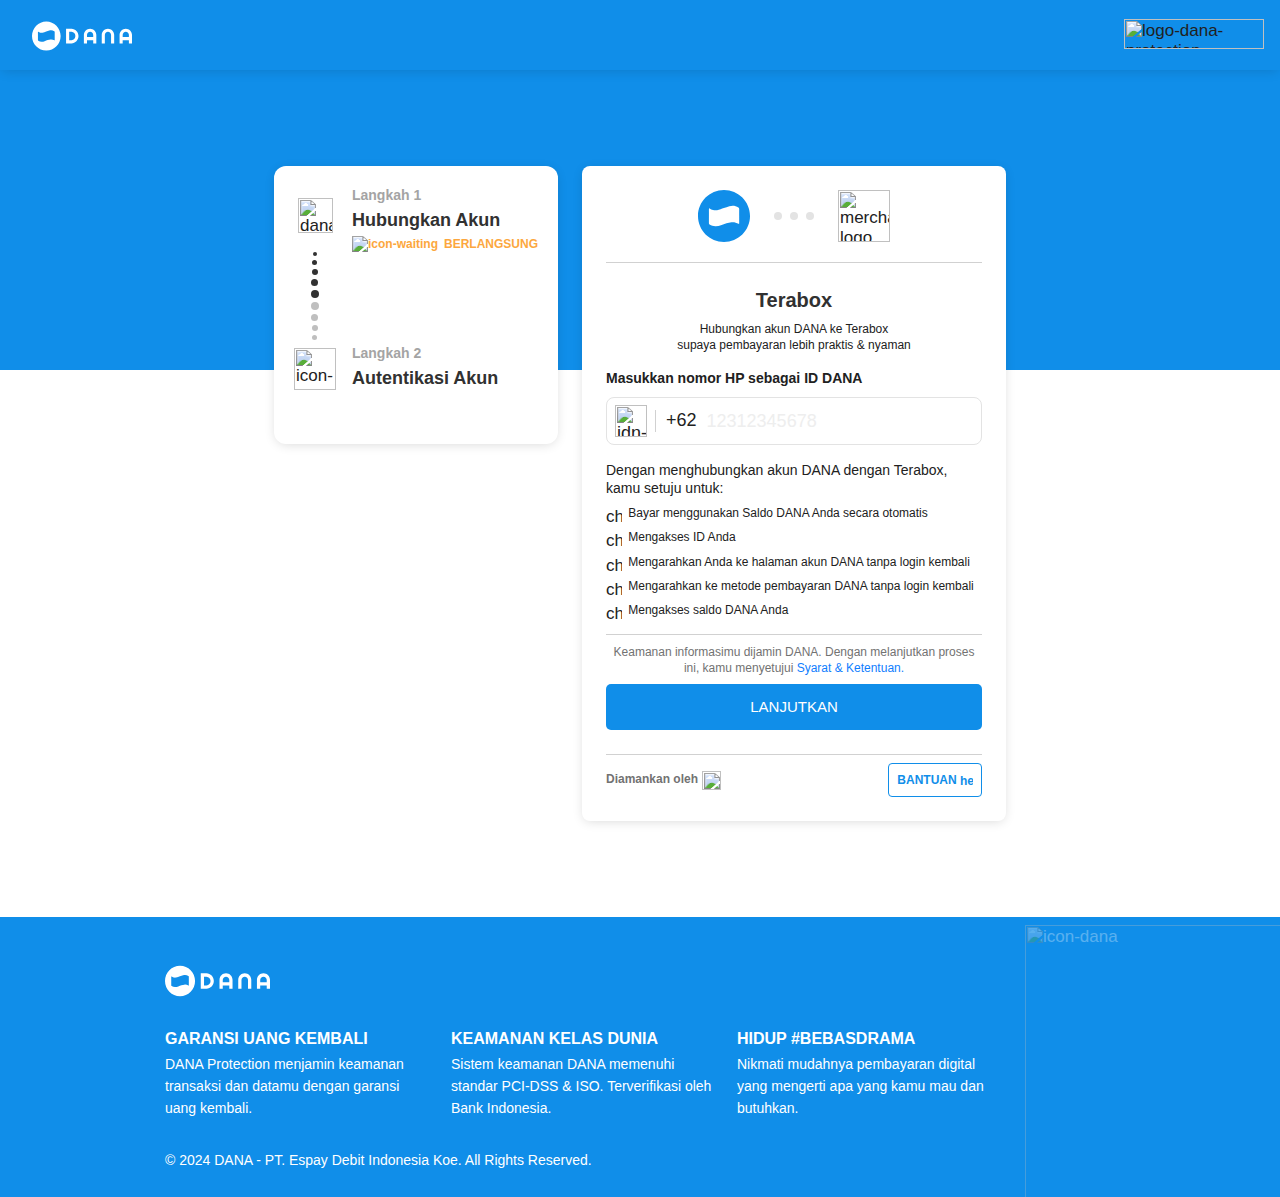
==== commit f59984dc: "Update index.html" ====
--- a/index.html
+++ b/index.html
@@ -1,6 +1,6 @@
-<html style="font-size: 100px"><head><style type="text/css">.f-input__wrapper{position:relative;display:-webkit-box;display:-ms-flexbox;display:flex;width:100%}.f-input__container{position:relative;width:100%}.f-textarea{position:relative;display:-webkit-box;display:-ms-flexbox;display:flex;width:100%}.f-textarea .f-textarea__wrapper{display:-webkit-box;display:-ms-flexbox;display:flex;-webkit-box-flex:1;-ms-flex:1;flex:1;-webkit-box-orient:vertical;-webkit-box-direction:normal;-ms-flex-direction:column;flex-direction:column;position:relative}.f-textarea .f-input__wrapper{-webkit-box-align:initial;-ms-flex-align:initial;align-items:initial}.f-textarea .f-textarea__label{font-family:OpenSans,sans-serif;font-weight:600;color:#000;font-size:.12rem;line-height:1.34;color:#727272;-webkit-transition:all .15s linear;transition:all .15s linear}.f-textarea .f-input__wrapper:after{bottom:0;content:"";left:0;width:100%;position:absolute;display:block;border-bottom:solid .01rem #bfbfbf;-webkit-transition:border .1s linear;transition:border .1s linear}.f-textarea textarea{font-family:-apple-system,system-ui,BlinkMacSystemFont,Roboto,sans-serif;color:#313131;font-weight:400;font-size:.16rem;line-height:1.25;-webkit-box-flex:1;-ms-flex:1;flex:1;resize:none;caret-color:#ce7201;padding:0 .08rem 0 0;-webkit-transition:border .1s linear;transition:border .1s linear;border:none;line-height:.28rem;width:100%;border-bottom:solid .01rem #e3e3e3}.f-textarea textarea::-webkit-input-placeholder{color:#bfbfbf;opacity:1}.f-textarea textarea::-moz-placeholder{color:#bfbfbf;opacity:1}.f-textarea textarea:-ms-input-placeholder{color:#bfbfbf;opacity:1}.f-textarea textarea::-ms-input-placeholder{color:#bfbfbf;opacity:1}.f-textarea textarea::placeholder{color:#bfbfbf;opacity:1}.f-textarea textarea:focus{border-bottom:solid .01rem #fb8b01;outline:0;-webkit-box-shadow:none;box-shadow:none}.f-textarea .f-input__clear-button{margin-right:.4rem}.f-textarea .f-textarea--outlined .f-input__wrapper{border:none;border:solid .012rem #e3e3e3;border-radius:.04rem;padding:.025rem 0 0 0;-webkit-transition:border .1s linear;transition:border .1s linear}.f-textarea .f-textarea--outlined .f-input__wrapper:after{opacity:0}.f-textarea .f-textarea--outlined textarea{border:none;margin-left:.12rem;min-height:.325rem}.f-textarea .f-textarea--outlined textarea:focus{border:none}.f-textarea .f-textarea--outlined .f-textarea__label{font-family:OpenSans,sans-serif;font-weight:600;color:#000;font-size:.14rem;line-height:1.29;color:#000;margin-bottom:.04rem}.f-textarea .f-textarea--outlined .f-input__clear-button{margin-right:.04rem}.f-textarea .f-textarea--outlined.f-textarea--error .f-textarea__label{color:#000!important}.f-textarea .f-textarea--focus .f-input__wrapper:after{border-bottom:solid .01rem #fb8b01}.f-textarea .f-textarea--focus.f-textarea--outlined .f-input__wrapper{border:none;border:solid .012rem #fb8b01}.f-textarea .f-input--no-clear textarea{padding:0 .12rem 0 0}.f-textarea .f-textarea--error .f-textarea__label{color:#ff5d55!important}.f-textarea .f-textarea--error .f-input__wrapper:after{border-bottom:solid .01rem #ff5d55}.f-textarea .f-textarea--error.f-textarea--outlined .f-textarea__label{color:initial}.f-textarea .f-textarea--error.f-textarea--outlined .f-input__wrapper{border:solid .012rem #ff5d55}.f-textarea .f-textarea--disabled .f-textarea__label{color:#bfbfbf!important}.f-textarea .f-textarea--disabled textarea{background-color:transparent;color:#bfbfbf;-webkit-text-fill-color:#bfbfbf;opacity:1}.f-textarea .f-textarea--disabled.f-textarea--outlined .f-textarea__label{color:#000}.f-textarea .f-textarea--disabled.f-textarea--outlined .f-input__wrapper{background-color:#e3e3e3}.f-textarea .f-textarea--disabled.f-textarea--outlined textarea{background-color:#e3e3e3;border:solid .01rem #e3e3e3;pointer-events:none}.f-textarea .f-textarea--focus.f-textarea--floating .f-textarea__label,.f-textarea .f-textarea--notEmpty.f-textarea--floating .f-textarea__label{font-family:OpenSans,sans-serif;font-weight:600;color:#000;font-size:.12rem;line-height:1.34;-webkit-transform:translate3d(0,0,0);transform:translate3d(0,0,0)}.f-textarea .f-textarea--notEmpty.f-textarea--floating .f-textarea__label{color:#727272}.f-textarea .f-textarea--focus.f-textarea--floating .f-textarea__label{color:#fca73e}.f-textarea .f-textarea--floating textarea::-webkit-input-placeholder{opacity:0}.f-textarea .f-textarea--floating textarea::-moz-placeholder{opacity:0}.f-textarea .f-textarea--floating textarea:-ms-input-placeholder{opacity:0}.f-textarea .f-textarea--floating textarea::-ms-input-placeholder{opacity:0}.f-textarea .f-textarea--floating textarea::placeholder{opacity:0}.f-textarea .f-textarea--floating .f-textarea__label{font-family:-apple-system,system-ui,BlinkMacSystemFont,Roboto,sans-serif;color:#313131;font-weight:400;font-size:.16rem;line-height:1.25;-webkit-transform:translate3d(0,.24rem,0);transform:translate3d(0,.24rem,0);color:#bfbfbf;position:relative;z-index:1;margin:0}.f-textarea--autogrow textarea::-webkit-scrollbar{display:none}</style><style type="text/css">.f-tab{display:-webkit-box;display:-ms-flexbox;display:flex;z-index:2;width:100%}.f-tab.scrollable{overflow:auto;-webkit-box-pack:start;-ms-flex-pack:start;justify-content:flex-start}.f-tab.scrollable::-webkit-scrollbar{display:none}.f-tab.scrollable .tab-wrapper.tab-icon{min-width:.75rem}.f-tab--dynamicFixed,.f-tab--static{position:relative}.f-tab--fixed{top:0;left:0;position:fixed}.f-tab--pills{display:-webkit-box;display:-ms-flexbox;display:flex;white-space:nowrap;background:#fff}.f-tab--pills .tabs-container{display:-webkit-box;display:-ms-flexbox;display:flex;padding:.08rem .16rem;min-height:.32rem}.f-tab--pills .tab-wrapper{font-size:.12rem;line-height:1.34;display:-webkit-box;display:-ms-flexbox;display:flex;color:#727272;padding:0 .08rem;margin-right:.08rem;-webkit-box-align:center;-ms-flex-align:center;align-items:center;height:.32rem;position:relative}.f-tab--pills .tab-wrapper::after{position:absolute;top:0;right:0;bottom:0;left:0;border:solid .01rem #e3e3e3;border-radius:.16rem;content:''}.f-tab--pills .tab-wrapper:last-child{margin-right:0}.f-tab--pills .tab-wrapper .wrapper-icon{min-width:.2rem;min-height:.2rem;margin-right:.06rem}.f-tab--pills .tab-wrapper .wrapper-icon .f-tab-icon{width:.2rem;height:.2rem}.f-tab--pills .tab-wrapper .wrapper-icon .f-tab-icon-active{width:.2rem;height:.2rem}.f-tab--pills .tab-wrapper.active{color:#fff;background-color:#108ee9;border-radius:.16rem;position:relative}.f-tab--pills .tab-wrapper.active::after{position:absolute;top:0;right:0;bottom:0;left:0;border:solid 0 #e3e3e3;border-radius:0;content:''}.f-tab--pills .tab-wrapper.active .wrapper-icon .f-tab-icon-active{visibility:visible}.f-tab--pills .tab-wrapper.active .wrapper-icon .f-tab-icon{visibility:hidden}.f-tab--white{display:-webkit-box;display:-ms-flexbox;display:flex;background-color:#fff}.f-tab--white .tab-wrapper{font-size:.16rem;line-height:1.25;padding:.12rem 0;width:100%;text-align:center;position:relative;display:-webkit-box;display:-ms-flexbox;display:flex;-webkit-box-align:center;-ms-flex-align:center;align-items:center;-webkit-box-pack:center;-ms-flex-pack:center;justify-content:center}.f-tab--white .tab-wrapper{color:#727272}.f-tab--white .tab-wrapper.active{color:#108ee9}.f-tab--white .tab-wrapper.active::after{position:absolute;right:0;bottom:0;left:0;border:solid .01rem #108ee9;border-radius:.02rem;content:''}.f-tab .wrapper-icon{position:relative;min-width:.24rem;min-height:.24rem}.f-tab .wrapper-icon .f-tab-icon-active{visibility:hidden}.f-tab .wrapper-icon .f-tab-icon{visibility:visible}.f-tab .wrapper-icon .f-tab-icon,.f-tab .wrapper-icon .f-tab-icon-active{display:block;left:0;margin-left:auto;margin-right:auto;width:.24rem;height:.24rem;position:absolute;right:0;top:0;text-align:center}.f-tab .wrapper-icon .f-tab-icon i,.f-tab .wrapper-icon .f-tab-icon img,.f-tab .wrapper-icon .f-tab-icon span,.f-tab .wrapper-icon .f-tab-icon-active i,.f-tab .wrapper-icon .f-tab-icon-active img,.f-tab .wrapper-icon .f-tab-icon-active span{width:100%;height:100%}.f-tab .f-notif.dot{width:.08rem;height:.08rem}.f-tab--blue{display:-webkit-box;display:-ms-flexbox;display:flex;background-color:#108ee9;color:#fff}.f-tab--blue .tab-wrapper{font-size:.16rem;line-height:1.25;padding:.12rem 0;width:100%;text-align:center;position:relative;display:-webkit-box;display:-ms-flexbox;display:flex;-webkit-box-align:center;-ms-flex-align:center;align-items:center;-webkit-box-pack:center;-ms-flex-pack:center;justify-content:center}.f-tab--blue .tab-wrapper.tab-icon{padding:.11rem 0;-webkit-box-orient:vertical;-webkit-box-direction:normal;-ms-flex-direction:column;flex-direction:column}.f-tab--blue .tab-wrapper .f-notif.dot{width:.08rem;height:.08rem}.f-tab--blue .tab-wrapper .wrapper-icon .f-notif.number{margin-left:.08rem}.f-tab--blue .tab-wrapper .wrapper-icon .f-notif.dot{-webkit-transform:translateX(-50%);transform:translateX(-50%);position:absolute;left:calc(50% + .0825rem);top:-.0075rem}.f-tab--blue .tab-wrapper.active .wrapper-icon .f-tab-icon-active{visibility:visible}.f-tab--blue .tab-wrapper.active .wrapper-icon .f-tab-icon{visibility:hidden}.f-tab--blue .tab-wrapper.active::after{content:'';position:absolute;width:0;height:0;border-left:.08rem solid transparent;border-right:.08rem solid transparent;border-bottom:.08rem solid #fff;clear:both;bottom:0;left:50%;-webkit-transform:translateX(-50%);transform:translateX(-50%)}</style><style type="text/css">.f-switch{position:relative;display:block;width:.52rem;height:.32rem}.f-switch>*{pointer-events:none}.f-switch input{display:none}.f-switch .slider{position:absolute;top:0;left:0;right:0;bottom:0;background-color:#bfbfbf;-webkit-transition:.4s;transition:.4s}.f-switch .slider:before{position:absolute;content:"";height:.28rem;width:.28rem;left:.02rem;bottom:.02rem;background-color:#fff;-webkit-transition:.4s;transition:.4s}.f-switch .slider.round{border-radius:.34rem}.f-switch .slider.round:before{border-radius:50%}.f-switch--active .slider:before{-webkit-transform:translateX(.2rem);transform:translateX(.2rem)}.f-switch--blue .slider{background-color:#108ee9}.f-switch--disabled .slider{opacity:.5}</style><style type="text/css">.f-stepper{display:-webkit-box;display:-ms-flexbox;display:flex;-webkit-box-align:center;-ms-flex-align:center;align-items:center}.f-stepper__value{width:.18rem}.f-stepper__button{display:-webkit-box;display:-ms-flexbox;display:flex;-webkit-box-align:center;-ms-flex-align:center;align-items:center;-webkit-box-pack:center;-ms-flex-pack:center;justify-content:center;border:.01rem solid #108ee9;border-radius:.04rem}.f-stepper__button--32{width:.32rem;height:.32rem}.f-stepper__button--32 svg{width:.2rem;height:.2rem}.f-stepper__button--28{width:.28rem;height:.28rem}.f-stepper__button--28 svg{width:.19rem;height:.19rem}.f-stepper__button--24{width:.24rem;height:.24rem}.f-stepper__button--24 svg{width:.18rem;height:.18rem}.f-stepper--disabled .f-stepper__button{border:.01rem solid grey}.f-stepper--disabled .f-stepper__button path,.f-stepper--disabled .f-stepper__button rect{fill:grey}</style><style type="text/css">.f-skeleton-enter-active,.f-skeleton-leave-active-active{-webkit-transition:opacity .1s ease-in-out;transition:opacity .1s ease-in-out;-webkit-transition:-webkit-opacity .1s ease-in-out}.f-skeleton-enter,.f-skeleton-leave-active{opacity:0;-webkit-transition:opacity .1s ease-in-out;transition:opacity .1s ease-in-out;-webkit-transition:-webkit-opacity .1s ease-in-out}.f-skeleton{color:transparent;display:block;-webkit-user-select:none;-moz-user-select:none;-ms-user-select:none;user-select:none;background:#d1d1d1}.f-skeleton *{visibility:hidden}.f-skeleton--wave{position:relative;overflow:hidden;-webkit-mask-image:-webkit-radial-gradient(white,#000)}.f-skeleton--wave::after{-webkit-animation:FSkeletonWave 1s linear 0s infinite;animation:FSkeletonWave 1s linear 0s infinite;background:-webkit-gradient(linear,left top, right top,from(transparent),color-stop(rgba(255,255,255,.5)),to(transparent));background:linear-gradient(90deg,transparent,rgba(255,255,255,.5),transparent);content:'';position:absolute;-webkit-transform:translate3d(-100%,0,0);transform:translate3d(-100%,0,0);will-change:transform;bottom:0;left:0;right:0;top:0}@-webkit-keyframes FSkeletonWave{0%{-webkit-transform:translate3d(-100%,0,0);transform:translate3d(-100%,0,0)}60%{-webkit-transform:translate3d(100%,0,0);transform:translate3d(100%,0,0)}100%{-webkit-transform:translate3d(100%,0,0);transform:translate3d(100%,0,0)}}@keyframes FSkeletonWave{0%{-webkit-transform:translate3d(-100%,0,0);transform:translate3d(-100%,0,0)}60%{-webkit-transform:translate3d(100%,0,0);transform:translate3d(100%,0,0)}100%{-webkit-transform:translate3d(100%,0,0);transform:translate3d(100%,0,0)}}</style><style type="text/css">.f-sheet{background-color:#fff;-webkit-box-shadow:0 0 10px rgba(0,0,0,.2);box-shadow:0 0 10px rgba(0,0,0,.2);height:150%;overflow:hidden;width:100%;position:fixed;z-index:100;left:0;top:0;-webkit-transform:translate3d(0,100vh,0);transform:translate3d(0,100vh,0);max-height:80vh;transition-property:-webkit-transform;-webkit-transition-timing-function:ease;transition-timing-function:ease;will-change:transform}.f-sheet--rounded-top{border-radius:.08rem .08rem 0 0}.f-sheet .dash{margin-top:.08rem;margin-bottom:.08rem}.f-sheet .dash::after{content:'';width:.56rem;height:.04rem;background-color:#e3e3e3;border-radius:.07rem;display:block;margin:0 auto}</style><style type="text/css">.f-select__wrapper{position:relative;display:-webkit-box;display:-ms-flexbox;display:flex;-webkit-box-align:center;-ms-flex-align:center;align-items:center;width:100%}.f-select__container{position:relative;width:100%}.f-select{display:-webkit-box;display:-ms-flexbox;display:flex;-webkit-box-flex:1;-ms-flex:1 1 auto;flex:1 1 auto;max-width:100%;text-align:left}.f-select .f-select__input-slot{font-size:.16rem;width:100%}.f-select .f-select__text-field{-webkit-box-flex:1;-ms-flex:1;flex:1;position:relative;display:-webkit-box;display:-ms-flexbox;display:flex;cursor:pointer;-webkit-tap-highlight-color:transparent;-webkit-user-select:none;-moz-user-select:none;-ms-user-select:none;user-select:none}.f-select .f-select__text-field .f-select__wrapper:before{bottom:-.01rem;content:'';left:0;position:absolute;-webkit-transition:.3s cubic-bezier(.25,.8,.5,1);transition:.3s cubic-bezier(.25,.8,.5,1);width:100%;border-bottom:solid .01rem #bfbfbf;-webkit-transition:border-bottom .15s linear;transition:border-bottom .15s linear}.f-select .f-select__text-field select{-webkit-appearance:none;font-family:-apple-system,system-ui,BlinkMacSystemFont,Roboto,sans-serif;font-weight:400;font-size:.16rem;line-height:1.25;position:relative;width:100%;padding:0 .04rem .04rem 0;color:#313131;border:none;background:0 0}.f-select .f-select__text-field select:focus{outline:0;-webkit-box-shadow:none;box-shadow:none}.f-select .f-select__text-field.f-select--focus .f-select__label{color:#fca73e}.f-select .f-select__text-field.f-select--focus .f-select__wrapper:before{border-bottom:solid .01rem #fca73e}.f-select .f-select__text-field .f-select__label{font-family:OpenSans,sans-serif;font-weight:600;color:#000;font-size:.12rem;line-height:1.34;position:absolute;top:0;-webkit-transform:translate3d(0,-.2rem,0);transform:translate3d(0,-.2rem,0);color:#727272;-webkit-transition:color .15s linear;transition:color .15s linear;z-index:1}.f-select .f-select__text-field.f-select--error .f-select__wrapper:before{border-bottom:solid .01rem #ff847e}.f-select .f-select__text-field.f-select--error .f-select__label{color:#ff5d55}.f-select .f-select__text-field.f-select--disabled{pointer-events:none}.f-select .f-select__text-field.f-select--disabled select{background-color:transparent;color:#bfbfbf;-webkit-text-fill-color:#bfbfbf;opacity:1}.f-select .f-select__text-field.f-select--disabled .f-select__label{color:#bfbfbf!important}.f-select .f-select__text-box{display:-webkit-box;display:-ms-flexbox;display:flex;-webkit-box-flex:1;-ms-flex:1;flex:1;-webkit-box-orient:vertical;-webkit-box-direction:normal;-ms-flex-direction:column;flex-direction:column;position:relative}.f-select .f-select__text-box .f-select__label{font-family:OpenSans,sans-serif;font-weight:600;color:#000;font-size:.14rem;line-height:1.29;margin-bottom:.04rem}.f-select .f-select__text-box .f-select__wrapper{border:.01rem solid #e3e3e3;border-radius:.04rem;overflow:hidden}.f-select .f-select__text-box.f-select--focus .f-select__wrapper{border:.01rem solid #fb8b01}.f-select .f-select__text-box select{-webkit-appearance:none;background-color:transparent;min-height:.42rem;font-family:-apple-system,system-ui,BlinkMacSystemFont,Roboto,sans-serif;color:#313131;font-weight:400;font-size:.16rem;line-height:1.25;-webkit-box-flex:1;-ms-flex:1;flex:1;border:transparent;resize:none;padding:.1rem .08rem .1rem .12rem;-webkit-transition:border .1s linear;transition:border .1s linear;width:100%}.f-select .f-select__text-box select:focus{outline:0;-webkit-box-shadow:none;box-shadow:none}.f-select .f-select__text-box.f-select--error .f-select__wrapper{border:.01rem solid #ff5d55}.f-select .f-select__text-box.f-select--disabled .f-select__wrapper{background-color:#e3e3e3;border:.01rem solid #e3e3e3}.f-select .f-select__text-box.f-select--disabled .f-select__wrapper select{background-color:#e3e3e3;pointer-events:none;color:#bfbfbf;-webkit-text-fill-color:#bfbfbf;opacity:1}.f-select .f-select__text-box--padding select{padding:.1rem .08rem .1rem 0}.f-select__dropdown{padding-right:.04rem;width:.24rem;height:.24rem}.f-select__dropdown img{width:.2rem;height:.2rem}</style><style type="text/css">.f-radio{font-family:-apple-system,system-ui,BlinkMacSystemFont,Roboto,sans-serif;color:#313131;font-weight:400;font-size:.16rem;line-height:1.25}.f-radio__input{opacity:0;position:absolute;left:-999rem}.f-radio__label{display:-webkit-inline-box;display:-ms-inline-flexbox;display:inline-flex}.f-radio__label--centered{-webkit-box-align:center;-ms-flex-align:center;align-items:center}.f-radio__label>*{pointer-events:none}.f-radio__button{position:relative;display:inline-block}.f-radio__button::after,.f-radio__button::before{-webkit-transition:all .1s ease-in-out;transition:all .1s ease-in-out;position:absolute;content:'';display:inline-block}.f-radio__button::before{border:.01rem solid #a4a4a4;border-radius:100%;left:0;top:0}.f-radio__button--26{min-height:.22rem;min-width:.22rem}.f-radio__button--26::before{height:.22rem;width:.22rem}.f-radio__button--22{min-height:.18rem;min-width:.18rem}.f-radio__button--22::before{height:.18rem;width:.18rem}.f-radio__button--24{min-height:.2rem;min-width:.2rem}.f-radio__button--24::before{height:.2rem;width:.2rem}.f-radio__button::after{border-radius:100%;left:.04rem;top:.04rem}.f-radio__button--26::after{height:.14rem;width:.14rem}.f-radio__button--22::after{height:.1rem;width:.1rem}.f-radio__button--24::after{height:.12rem;width:.12rem}.f-radio__input+.f-radio__button::after{content:none}.f-radio__input:checked+.f-radio__button::after{content:''}.f-radio--blue .f-radio__input:checked+.f-radio__button::after{border-color:#108ee9;background-color:#108ee9}.f-radio--blue .f-radio__input:checked+.f-radio__button::before{border-color:#108ee9}.f-radio--yellow .f-radio__input:checked+.f-radio__button::after{border-color:#fb8b01;background-color:#fb8b01}.f-radio--yellow .f-radio__input:checked+.f-radio__button::before{border-color:#fb8b01}.f-radio--disabled .f-radio__text{color:#bfbfbf}.f-radio--disabled .f-radio__button::before{border-color:#bfbfbf}.f-radio--disabled .f-radio__input:checked+.f-radio__button::after{border-color:#bfbfbf;background-color:#bfbfbf}.f-radio--disabled .f-radio__input:checked+.f-radio__button::before{border-color:#bfbfbf}.f-radio--reversed .f-radio__label{display:-webkit-box;display:-ms-flexbox;display:flex;-webkit-box-orient:horizontal;-webkit-box-direction:reverse;-ms-flex-direction:row-reverse;flex-direction:row-reverse;-webkit-box-pack:justify;-ms-flex-pack:justify;justify-content:space-between}</style><style type="text/css">.f-notif{border-radius:50%;pointer-events:none;display:inline-block}.f-notif.number{background-color:#ff5d55;padding:0 .04rem;min-width:.18rem;height:.18rem;color:#fff;font-size:.12rem;line-height:.18rem;border-radius:.09rem;-webkit-box-sizing:border-box;box-sizing:border-box;text-align:center}.f-notif.dot{background-image:url(https://a.m.dana.id/resource/imgs/fiat/f-notif.svg);background-size:contain;background-repeat:no-repeat;width:.12rem;height:.12rem}</style><style type="text/css">.f-spinner{position:relative;font-size:.16rem}</style><style type="text/css">.f-divider{display:block;height:.005rem;background-color:transparent;border:0}.f-divider.box-4{border-top:.04rem solid #f5f5f5}.f-divider.box-8{border-top:.08rem solid #f5f5f5}.f-divider.box-12{border-top:.12rem solid #f5f5f5}.f-divider.box-16{border-top:.16rem solid #f5f5f5}.f-divider.line-full{border-top:.005rem solid #d1d1d1;-webkit-transform:scaleY(1.1);transform:scaleY(1.1)}.f-divider.title{color:#727272;height:inherit;background-color:#f5f5f5}</style><style type="text/css">.f-coachmark{width:calc(100% - .32rem);left:50%;-webkit-transform:translateX(-50%);transform:translateX(-50%);margin:0 auto;background:#fff;z-index:102;border-radius:.08rem;-webkit-box-shadow:0 .02rem .08rem -.02rem rgba(0,0,0,.32);box-shadow:0 .02rem .08rem -.02rem rgba(0,0,0,.32);padding:.12rem}.f-coachmark--top{-webkit-box-shadow:0 0 .08rem -.02rem rgba(0,0,0,.32);box-shadow:0 0 .08rem -.02rem rgba(0,0,0,.32)}.f-coachmark--blue{background:#e9f5fe;display:-webkit-box;display:-ms-flexbox;display:flex;-webkit-box-align:center;-ms-flex-align:center;align-items:center;-webkit-box-pack:justify;-ms-flex-pack:justify;justify-content:space-between}.f-coachmark__pointer{position:absolute;width:.36rem;height:.16rem;overflow:hidden;-webkit-transform-origin:center center;transform-origin:center center;z-index:103;bottom:-.15rem}.f-coachmark__pointer:after{content:"";position:absolute;width:.24rem;height:.24rem;background:#fff;border-radius:.02rem;-webkit-transform:rotate(45deg);transform:rotate(45deg);top:-.175rem;left:.06rem;-webkit-box-shadow:.04rem .04rem .04rem -.02rem rgba(0,0,0,.16);box-shadow:.04rem .04rem .04rem -.02rem rgba(0,0,0,.16)}.f-coachmark__pointer--top{top:-.15rem}.f-coachmark__pointer--top:after{top:.105rem;-webkit-box-shadow:-.02rem -.02rem .04rem -.02rem rgba(0,0,0,.16);box-shadow:-.02rem -.02rem .04rem -.02rem rgba(0,0,0,.16)}.f-coachmark__pointer--blue:after{background:#e9f5fe}.f-coachmark__close{min-width:.24rem;min-height:.24rem;font-size:.16rem;margin-left:.12rem}.f-coachmark__close img{width:100%;height:100%}</style><style type="text/css">.f-checkbox{font-family:-apple-system,system-ui,BlinkMacSystemFont,Roboto,sans-serif;color:#313131;font-weight:400;font-size:.16rem;line-height:1.25}.f-checkbox__input{opacity:0;position:absolute;left:-999rem}.f-checkbox__label{display:-webkit-inline-box;display:-ms-inline-flexbox;display:inline-flex}.f-checkbox__label--centered{-webkit-box-align:center;-ms-flex-align:center;align-items:center}.f-checkbox__label>*{pointer-events:none}.f-checkbox__button{position:relative;display:inline-block}.f-checkbox__button::after,.f-checkbox__button::before{-webkit-transition:all .1s ease-in-out;transition:all .1s ease-in-out;position:absolute;content:'';display:inline-block}.f-checkbox__button::before{border:.01rem solid #a4a4a4;border-radius:.02rem;left:0;top:0}.f-checkbox__button--26{min-height:.2rem;min-width:.2rem}.f-checkbox__button--26::before{height:.2rem;width:.2rem}.f-checkbox__button--22{min-height:.16rem;min-width:.16rem}.f-checkbox__button--22::before{height:.16rem;width:.16rem}.f-checkbox__button--24{min-height:.18rem;min-width:.18rem}.f-checkbox__button--24::before{height:.18rem;width:.18rem}.f-checkbox__button::after{border-left:.02rem solid #fff;border-bottom:.02rem solid #fff;-webkit-transform:rotate(-45deg);transform:rotate(-45deg);left:.03rem;top:.04rem}.f-checkbox__button--26::after{height:.08rem;width:.12rem;left:.04rem}.f-checkbox__button--22::after{height:.05rem;width:.09rem}.f-checkbox__button--24::after{height:.06rem;width:.1rem;left:.04rem}.f-checkbox__input+.f-checkbox__button::after{content:none}.f-checkbox__input:checked+.f-checkbox__button::after{content:''}.f-checkbox--blue .f-checkbox__input:checked+.f-checkbox__button::before,.f-checkbox--blue.f-checkbox--indeterminate .f-checkbox__button::before{border-color:#108ee9;background-color:#108ee9}.f-checkbox--yellow .f-checkbox__input:checked+.f-checkbox__button::before,.f-checkbox--yellow.f-checkbox--indeterminate .f-checkbox__button::before{border-color:#fb8b01;background-color:#fb8b01}.f-checkbox--disabled .f-checkbox__text{color:#bfbfbf}.f-checkbox--disabled .f-checkbox__button::before{border-color:#bfbfbf}.f-checkbox--disabled .f-checkbox__input:checked+.f-checkbox__button::before{border-color:#bfbfbf;background-color:#bfbfbf}.f-checkbox--reversed .f-checkbox__label{display:-webkit-box;display:-ms-flexbox;display:flex;-webkit-box-orient:horizontal;-webkit-box-direction:reverse;-ms-flex-direction:row-reverse;flex-direction:row-reverse;-webkit-box-pack:justify;-ms-flex-pack:justify;justify-content:space-between}.f-checkbox--indeterminate .f-checkbox__button::before{content:''}.f-checkbox--indeterminate .f-checkbox__button::after{content:'';height:.02rem;left:calc(100% + .1rem);background:#fff;top:50%;left:50%;-webkit-transform:translate3d(-50%,-50%,0);transform:translate3d(-50%,-50%,0)}</style><style type="text/css">.f-cell__label{font-family:-apple-system,system-ui,BlinkMacSystemFont,Roboto,sans-serif;color:#313131;font-weight:400;font-size:.16rem;line-height:1.25}</style><style type="text/css">.f-cell__icon{display:-webkit-box;display:-ms-flexbox;display:flex}.f-cell__icon i,.f-cell__icon img,.f-cell__icon span{width:100%;height:100%}</style><style type="text/css">.f-cell__desc{font-family:-apple-system,system-ui,BlinkMacSystemFont,Roboto,sans-serif;color:#313131;font-weight:400;color:#727272;font-size:.12rem;line-height:1.34}</style><style type="text/css">.f-cell__content{display:-webkit-box;display:-ms-flexbox;display:flex;-webkit-box-orient:vertical;-webkit-box-direction:normal;-ms-flex-direction:column;flex-direction:column;-webkit-box-pack:center;-ms-flex-pack:center;justify-content:center;width:0;-webkit-box-flex:1;-ms-flex-positive:1;flex-grow:1}</style><style type="text/css">.f-cell__action{position:relative}.f-cell__action .arrow{width:.24rem;height:.24rem;background-image:url(https://a.m.dana.id/resource/imgs/fiat/right.svg);background-size:cover}.f-cell__action .f-notif.dot{width:.12rem;height:.12rem}</style><style type="text/css">.f-cell{display:-webkit-box;display:-ms-flexbox;display:flex;-webkit-box-align:center;-ms-flex-align:center;align-items:center;width:100%}.f-cell--ellipsis{white-space:nowrap;overflow:hidden;text-overflow:ellipsis}</style><style type="text/css">.f-card__image{margin:0 auto}.f-card__image i,.f-card__image img,.f-card__image span{width:100%;height:100%}</style><style type="text/css">.f-btn-container{display:-webkit-box;display:-ms-flexbox;display:flex;-ms-flex-wrap:wrap;flex-wrap:wrap;-webkit-box-pack:justify;-ms-flex-pack:justify;justify-content:space-between}.f-btn-container .f-btn{-webkit-box-flex:1;-ms-flex:1;flex:1}.f-btn-container .f-btn-square{max-width:.44rem}.f-btn-container .f-btn-squareSmall{max-width:.32rem}</style><style type="text/css">.f-autocomplete{position:relative}.f-autocomplete .highlight{color:#108ee9}.f-autocomplete .selected{background-color:#e9f5fe;color:#108ee9}.f-autocomplete__suggestion{position:absolute;width:100%;background:#fff;top:.45rem;left:0;z-index:3;border-radius:.04rem;-webkit-box-shadow:0 4px 6px 0 rgba(32,33,36,.32);box-shadow:0 4px 6px 0 rgba(32,33,36,.32);max-height:1.52rem;overflow-y:scroll}.f-autocomplete__suggestion__item{white-space:nowrap;overflow:hidden;text-overflow:ellipsis}</style><style type="text/css">.f-input__wrapper{position:relative;display:-webkit-box;display:-ms-flexbox;display:flex;-webkit-box-align:center;-ms-flex-align:center;align-items:center;width:100%}.f-input__container{position:relative;width:100%}.f-input{display:-webkit-box;display:-ms-flexbox;display:flex;-webkit-box-flex:1;-ms-flex:1 1 auto;flex:1 1 auto;max-width:100%;text-align:left}.f-input .f-input__input-slot{font-size:.16rem;width:100%}.f-input .f-input__text-field{-webkit-box-flex:1;-ms-flex:1;flex:1;position:relative;display:-webkit-box;display:-ms-flexbox;display:flex;cursor:pointer;-webkit-tap-highlight-color:transparent;-webkit-user-select:none;-moz-user-select:none;-ms-user-select:none;user-select:none}.f-input .f-input__text-field .f-input__wrapper:before{bottom:-.01rem;content:"";left:0;position:absolute;-webkit-transition:.3s cubic-bezier(.25,.8,.5,1);transition:.3s cubic-bezier(.25,.8,.5,1);width:100%;border-bottom:solid .01rem #bfbfbf;-webkit-transition:border-bottom .15s linear;transition:border-bottom .15s linear}.f-input .f-input__text-field.f-input--focus .f-input__wrapper:before{border-bottom:solid .01rem #fca73e}.f-input .f-input__text-field input{-webkit-appearance:none;font-family:-apple-system,system-ui,BlinkMacSystemFont,Roboto,sans-serif;font-weight:400;font-size:.16rem;line-height:1.25;position:relative;width:100%;padding:0 .04rem .04rem 0;color:#313131;border:none}.f-input .f-input__text-field input::-webkit-input-placeholder{color:#bfbfbf;opacity:1}.f-input .f-input__text-field input::-moz-placeholder{color:#bfbfbf;opacity:1}.f-input .f-input__text-field input:-ms-input-placeholder{color:#bfbfbf;opacity:1}.f-input .f-input__text-field input::-ms-input-placeholder{color:#bfbfbf;opacity:1}.f-input .f-input__text-field input::placeholder{color:#bfbfbf;opacity:1}.f-input .f-input__text-field input:focus{outline:0;-webkit-box-shadow:none;box-shadow:none}.f-input .f-input__text-field.f-input--focus.f-input--floating .f-input__label,.f-input .f-input__text-field.f-input--notEmpty.f-input--floating .f-input__label{font-family:OpenSans,sans-serif;font-weight:600;color:#000;font-size:.12rem;line-height:1.34;-webkit-transform:translate3d(0,-.2rem,0);transform:translate3d(0,-.2rem,0)}.f-input .f-input__text-field.f-input--notEmpty.f-input--floating .f-input__label{color:#727272}.f-input .f-input__text-field.f-input--focus input{caret-color:#ce7201}.f-input .f-input__text-field.f-input--focus .f-input__label{color:#fca73e}.f-input .f-input__text-field.f-input--focus.f-input--floating .f-input__label{color:#fca73e}.f-input .f-input__text-field .f-input__label{font-family:OpenSans,sans-serif;font-weight:600;color:#000;font-size:.12rem;line-height:1.34;position:absolute;top:0;-webkit-transform:translate3d(0,-.2rem,0);transform:translate3d(0,-.2rem,0);color:#727272;-webkit-transition:color .15s linear;transition:color .15s linear;z-index:1}.f-input .f-input__text-field.f-input--floating input::-webkit-input-placeholder{opacity:0}.f-input .f-input__text-field.f-input--floating input::-moz-placeholder{opacity:0}.f-input .f-input__text-field.f-input--floating input:-ms-input-placeholder{opacity:0}.f-input .f-input__text-field.f-input--floating input::-ms-input-placeholder{opacity:0}.f-input .f-input__text-field.f-input--floating input::placeholder{opacity:0}.f-input .f-input__text-field.f-input--floating .f-input__label{font-family:-apple-system,system-ui,BlinkMacSystemFont,Roboto,sans-serif;color:#313131;font-weight:400;font-size:.16rem;line-height:1.25;-webkit-transform:translate3d(0,0,0);transform:translate3d(0,0,0);-webkit-transition:all .15s linear;transition:all .15s linear;color:#bfbfbf}.f-input .f-input__text-field.f-input--error .f-input__wrapper:before{border-bottom:solid .01rem #ff847e}.f-input .f-input__text-field.f-input--error input{caret-color:#d14c46}.f-input .f-input__text-field.f-input--error .f-input__label,.f-input .f-input__text-field.f-input--error.f-input--floating .f-input__label{color:#ff5d55}.f-input .f-input__text-field.f-input--disabled{pointer-events:none}.f-input .f-input__text-field.f-input--disabled input{background-color:transparent;color:#bfbfbf;-webkit-text-fill-color:#bfbfbf;opacity:1}.f-input .f-input__text-field.f-input--disabled .f-input__label{color:#bfbfbf!important}.f-input .f-input__text-field.f-input__text-field--amount .f-input__label{position:relative;-webkit-transform:translate3d(0,0,0);transform:translate3d(0,0,0)}.f-input .f-input__text-field.f-input__text-field--amount input{font-family:OpenSans,sans-serif;font-weight:600;color:#000;font-size:.27rem;line-height:1.34}.f-input .f-input__text-box{display:-webkit-box;display:-ms-flexbox;display:flex;-webkit-box-flex:1;-ms-flex:1;flex:1;-webkit-box-orient:vertical;-webkit-box-direction:normal;-ms-flex-direction:column;flex-direction:column;position:relative}.f-input .f-input__text-box .f-input__label{font-family:OpenSans,sans-serif;font-weight:600;color:#000;font-size:.14rem;line-height:1.29;margin-bottom:.04rem}.f-input .f-input__text-box .f-input__wrapper{border:.01rem solid #e3e3e3;border-radius:.04rem;overflow:hidden}.f-input .f-input__text-box.f-input--focus .f-input__wrapper{border:.01rem solid #fb8b01}.f-input .f-input__text-box input{-webkit-appearance:none;background-color:#fff;min-height:.42rem;font-family:-apple-system,system-ui,BlinkMacSystemFont,Roboto,sans-serif;color:#313131;font-weight:400;font-size:.16rem;line-height:1.25;-webkit-box-flex:1;-ms-flex:1;flex:1;border:transparent;resize:none;caret-color:#ce7201;padding:.1rem .08rem .1rem .12rem;-webkit-transition:border .1s linear;transition:border .1s linear;width:100%}.f-input .f-input__text-box input::-webkit-input-placeholder{color:#bfbfbf;opacity:1}.f-input .f-input__text-box input::-moz-placeholder{color:#bfbfbf;opacity:1}.f-input .f-input__text-box input:-ms-input-placeholder{color:#bfbfbf;opacity:1}.f-input .f-input__text-box input::-ms-input-placeholder{color:#bfbfbf;opacity:1}.f-input .f-input__text-box input::placeholder{color:#bfbfbf;opacity:1}.f-input .f-input__text-box input:focus{outline:0;-webkit-box-shadow:none;box-shadow:none}.f-input .f-input__text-box.f-input--error .f-input__wrapper{border:.01rem solid #ff5d55}.f-input .f-input__text-box.f-input--disabled .f-input__wrapper{background-color:#e3e3e3;border:.01rem solid #e3e3e3}.f-input .f-input__text-box.f-input--disabled .f-input__wrapper input{background-color:#e3e3e3;pointer-events:none;color:#bfbfbf;-webkit-text-fill-color:#bfbfbf;opacity:1}.f-input .f-input__text-box .f-input__clear-button{padding-right:.04rem}.f-input .f-input__text-box--padding input{padding:.1rem .08rem .1rem 0}.f-input .f-input--password input{width:100%;-webkit-text-security:disc}.f-input__dropdown{position:absolute;right:.04rem;width:.24rem;height:.24rem}.f-input__dropdown img{position:absolute;top:50%;left:50%;width:.2rem;height:.2rem;-webkit-transform:translate(-50%,-50%);transform:translate(-50%,-50%)}</style><style type="text/css">.f-input__helper-default{font-family:-apple-system,system-ui,BlinkMacSystemFont,Roboto,sans-serif;color:#313131;font-weight:400;font-size:.12rem;line-height:1.34;display:-webkit-box;display:-ms-flexbox;display:flex;-webkit-box-pack:justify;-ms-flex-pack:justify;justify-content:space-between;margin-top:.02rem;color:#727272}.f-input__helper-default .f-input__helper-icon{width:.16rem;height:.16rem}.f-input__helper-error{font-family:-apple-system,system-ui,BlinkMacSystemFont,Roboto,sans-serif;color:#313131;font-weight:400;font-size:.12rem;line-height:1.34;display:-webkit-box;display:-ms-flexbox;display:flex;-webkit-box-pack:justify;-ms-flex-pack:justify;justify-content:space-between;margin-top:.02rem;color:#ff5d55}.f-input__helper-error .f-input__helper-icon{width:.16rem;height:.16rem}</style><style type="text/css">.f-input__clear-button{min-width:.24rem;height:.24rem;font-size:.16rem;display:-webkit-box;display:-ms-flexbox;display:flex;-webkit-box-align:center;-ms-flex-align:center;align-items:center;-webkit-box-pack:center;-ms-flex-pack:center;justify-content:center}.f-input__clear-button img{width:.2rem;height:.2rem}</style><style type="text/css">.f-collapse{will-change:height;overflow:hidden}</style><style type="text/css">.f-accordion__button{position:relative;display:block;white-space:nowrap;border:0;outline:0;-webkit-user-select:none;-moz-user-select:none;-ms-user-select:none;user-select:none;-ms-touch-action:manipulation;touch-action:manipulation;background:0 0;width:100%;padding:0}.f-accordion--disabled{opacity:.4}</style><style type="text/css">.f-toast__logo-back,.f-toast__logo-front{position:absolute;top:50%;left:50%;-webkit-transform:translate(-50%,-50%);transform:translate(-50%,-50%)}.f-toast__logo-back{z-index:102;width:.54rem;height:.54rem}.f-toast__logo-front{z-index:103;width:.38rem;height:.38rem;-webkit-animation:FToastSpinRotation 1s infinite linear;animation:FToastSpinRotation 1s infinite linear}@-webkit-keyframes FToastSpinRotation{from{-webkit-transform:translate(-50%,-50%) rotate(0);transform:translate(-50%,-50%) rotate(0)}to{-webkit-transform:translate(-50%,-50%) rotate(359deg);transform:translate(-50%,-50%) rotate(359deg)}}@keyframes FToastSpinRotation{from{-webkit-transform:translate(-50%,-50%) rotate(0);transform:translate(-50%,-50%) rotate(0)}to{-webkit-transform:translate(-50%,-50%) rotate(359deg);transform:translate(-50%,-50%) rotate(359deg)}}.f-snackbar,.f-toast{font-size:.12rem;line-height:1.34;position:fixed;z-index:101;display:-webkit-box;display:-ms-flexbox;display:flex;-webkit-box-align:center;-ms-flex-align:center;align-items:center;padding:.11rem .16rem;color:#313131;background-color:#fff;border-radius:.08rem}.f-snackbar .icon-wrapper,.f-toast .icon-wrapper{min-width:.24rem;position:relative;margin-right:.08rem}.f-snackbar .icon-wrapper i,.f-snackbar .icon-wrapper img,.f-snackbar .icon-wrapper span,.f-toast .icon-wrapper i,.f-toast .icon-wrapper img,.f-toast .icon-wrapper span{-ms-flex-negative:0;flex-shrink:0;min-width:.24rem;min-height:.24rem;margin-right:.08rem;position:absolute;top:50%;left:50%;-webkit-transform:translate(-50%,-50%);transform:translate(-50%,-50%)}.f-snackbar .text,.f-toast .text{-webkit-box-flex:1;-ms-flex-positive:1;flex-grow:1}.f-snackbar.warning,.f-toast.warning{border:solid .01rem #fb8b01}.f-snackbar.error,.f-toast.error{border:solid .01rem #ff5d55}.f-snackbar.success,.f-toast.success{border:solid .01rem #00ce64}.f-snackbar{right:.16rem;bottom:.24rem;left:.16rem}.f-toast{top:.08rem;right:.16rem;left:.16rem}.f-toast-button-wrapper{position:relative;min-width:.6rem}.f-toast-button-wrapper .f-alert__btn{position:absolute;top:50%;left:50%;-webkit-transform:translate(-50%,-50%);transform:translate(-50%,-50%);display:block;white-space:nowrap;border:0;border-radius:.04rem;outline:0;-webkit-user-select:none;-moz-user-select:none;-ms-user-select:none;user-select:none;-ms-touch-action:manipulation;touch-action:manipulation;font-weight:600;font-size:.12rem;font-family:OpenSans,sans-serif;font-style:normal;font-stretch:normal;line-height:1.33;letter-spacing:normal;padding:0 0 0 .12rem;height:.32rem;color:#108ee9;background-color:transparent}</style><style type="text/css">.f-btn{position:relative;display:block;white-space:nowrap;border:0;border-radius:.04rem;outline:0;-webkit-user-select:none;-moz-user-select:none;-ms-user-select:none;user-select:none;-ms-touch-action:manipulation;touch-action:manipulation}.f-btn-large{height:.44rem;padding-right:.12rem;padding-left:.12rem;font-size:.16rem;font-weight:600;font-family:OpenSans,sans-serif;font-style:normal;font-stretch:normal;line-height:1.25;letter-spacing:normal}.f-btn-large{width:100%}.f-btn-small,.f-btn-smallFixed{font-weight:600;font-size:.12rem;font-family:OpenSans,sans-serif;font-style:normal;font-stretch:normal;line-height:1.33;letter-spacing:normal;padding:0 .12rem;height:.32rem}.f-btn-uppercase{text-transform:uppercase}.f-btn-tiny{padding:.04rem .06rem;font-weight:600;font-size:.1rem;font-family:OpenSans,sans-serif;line-height:1.4;text-align:center;font-style:normal;font-stretch:normal;letter-spacing:normal}.f-btn-smallFixed{width:.96rem}.f-btn-primary{color:#fff;background-color:#108ee9}.f-btn-primary:disabled{color:#fff;background-color:#bfbfbf}.f-btn-disable{background-color:#108ee9;color:#fff;background-color:#bfbfbf}.f-btn-disable:disabled{color:#fff;background-color:#bfbfbf}.f-btn-icon{display:-webkit-box;display:-ms-flexbox;display:flex;-webkit-box-align:center;-ms-flex-align:center;align-items:center;-webkit-box-pack:center;-ms-flex-pack:center;justify-content:center}.f-btn-icon i,.f-btn-icon img,.f-btn-icon span{min-width:.24rem;min-height:.24rem}.f-btn-icon i,.f-btn-icon img,.f-btn-icon span{position:absolute;right:.12rem}.f-btn-leftAlign{display:-webkit-box;display:-ms-flexbox;display:flex;-webkit-box-align:center;-ms-flex-align:center;align-items:center;-webkit-box-pack:justify;-ms-flex-pack:justify;justify-content:space-between}.f-btn-leftAlign i,.f-btn-leftAlign img,.f-btn-leftAlign span{min-width:.24rem;min-height:.24rem}.f-btn-error,.f-btn-secondary{background-color:#fff}.f-btn-error:disabled,.f-btn-secondary:disabled{color:#bfbfbf;position:relative}.f-btn-error:disabled::after,.f-btn-secondary:disabled::after{position:absolute;top:0;right:0;bottom:0;left:0;border:solid .01rem #e3e3e3;border-radius:.04rem;content:''}.f-btn-secondary{color:#108ee9;position:relative}.f-btn-secondary::after{position:absolute;top:0;right:0;bottom:0;left:0;border:solid .01rem #108ee9;border-radius:.04rem;content:''}.f-btn-error{color:#ff5d55;position:relative}.f-btn-error i{color:red}.f-btn-error::after{position:absolute;top:0;right:0;bottom:0;left:0;border:solid .01rem #ff5d55;border-radius:.04rem;content:''}.f-btn-square{min-width:.44rem;height:.44rem;font-size:.1rem}.f-btn-square div div,.f-btn-square div i,.f-btn-square div img,.f-btn-square div span{width:.28rem;height:.28rem;vertical-align:middle}.f-btn-squareSmall{min-width:.32rem;height:.32rem;font-size:.1rem}.f-btn-squareSmall div div,.f-btn-squareSmall div i,.f-btn-squareSmall div img,.f-btn-squareSmall div span{width:.24rem;height:.24rem;vertical-align:middle}.f-btn-ghost{color:#108ee9;background-color:transparent}.f-btn-ghost:disabled{color:#bfbfbf;position:relative}.f-btn-ghost:disabled::after{position:absolute;top:0;right:0;bottom:0;left:0;border:solid .01rem #e3e3e3;border-radius:.04rem;content:''}.f-btn-ghost:disabled:after{border:none}.f-btn-ghost-error{color:#108ee9;background-color:transparent;color:#ff5d55}.f-btn-ghost-error:disabled{color:#bfbfbf;position:relative}.f-btn-ghost-error:disabled::after{position:absolute;top:0;right:0;bottom:0;left:0;border:solid .01rem #e3e3e3;border-radius:.04rem;content:''}.f-btn-ghost-error:disabled:after{border:none}.f-btn-uppercase{text-transform:uppercase}.f-btn-pills{padding:0 .08rem;font-family:-apple-system,system-ui,BlinkMacSystemFont,Roboto,sans-serif;color:#313131;font-weight:400;font-size:.12rem;line-height:1.34;display:-webkit-box;display:-ms-flexbox;display:flex;-webkit-box-align:center;-ms-flex-align:center;align-items:center;border-radius:.16rem;border:solid .01rem #e3e3e3;background-color:#fff}.f-btn-pills:disabled{color:#bfbfbf;border:solid .01rem #e3e3e3}</style><style type="text/css">.f-card__actions{display:-webkit-box;display:-ms-flexbox;display:flex;-webkit-box-align:center;-ms-flex-align:center;align-items:center}.f-card__actions:not(.f-card__actions--stacked) .f-btn{width:50%}.f-card__actions>.f-btn{margin-top:0;-webkit-box-flex:1;-ms-flex-positive:1;flex-grow:1}.f-card__actions>.f-btn.f-btn+.f-btn{margin-left:.08rem}.f-card__actions--stacked{-webkit-box-orient:vertical;-webkit-box-direction:normal;-ms-flex-direction:column;flex-direction:column}.f-card__actions--stacked .f-btn{width:100%}.f-card__actions--stacked>.f-btn:first-child{margin-bottom:.08rem}.f-card__actions--stacked>.f-btn.f-btn+.f-btn{margin-left:0}</style><style type="text/css">.f-card__content{font-family:-apple-system,system-ui,BlinkMacSystemFont,Roboto,sans-serif;color:#313131;font-weight:400;font-size:.16rem;line-height:1.25}.f-card__content--scrollable-dialog{height:100%;overflow-y:scroll;max-height:100vh}</style><style type="text/css">.f-dialog__container{position:fixed;top:50%;left:50%;-webkit-transform:translate3d(-50%,-50%,0);transform:translate3d(-50%,-50%,0);-webkit-transform-origin:top left;transform-origin:top left;width:100%;z-index:100;display:-webkit-box;display:-ms-flexbox;display:flex;-webkit-box-align:center;-ms-flex-align:center;align-items:center;-webkit-box-pack:center;-ms-flex-pack:center;justify-content:center}.f-dialog__container__inner{width:100%;overflow-y:auto;pointer-events:auto}.f-dialog__container--modal{width:2.7rem}</style><style type="text/css">.f-sheet__revamp .f-sheet{background-color:#fff;-webkit-box-shadow:0 0 10px rgba(0,0,0,.2);box-shadow:0 0 10px rgba(0,0,0,.2);height:150%;overflow:hidden;width:100%;position:fixed;z-index:100;left:0;top:0;-webkit-transform:translate3d(0,100vh,0);transform:translate3d(0,100vh,0);max-height:80vh;transition-property:-webkit-transform;-webkit-transition-timing-function:ease;transition-timing-function:ease;will-change:transform}.f-sheet__revamp .f-sheet--swipe{background:initial;height:100%;max-height:100%;display:-webkit-box;display:-ms-flexbox;display:flex;pointer-events:none;-webkit-box-shadow:none;box-shadow:none;-ms-touch-action:none;touch-action:none;-webkit-user-select:none;-moz-user-select:none;-ms-user-select:none;user-select:none}.f-sheet__revamp .f-sheet--swipe .f-card{position:relative;-ms-flex-item-align:end;align-self:flex-end;pointer-events:auto;width:100%;max-height:100%}.f-sheet__revamp .f-sheet--swipe .f-card__actions{position:sticky;bottom:0}.f-sheet__revamp .f-sheet--rounded-top{border-radius:.08rem .08rem 0 0}.f-sheet__revamp .f-sheet .dash{margin-top:.08rem;margin-bottom:.08rem}.f-sheet__revamp .f-sheet .dash::after{content:'';width:.56rem;height:.04rem;background-color:#e3e3e3;border-radius:.07rem;display:block;margin:0 auto}</style><style type="text/css">.f-overlay{position:fixed;width:100vw;height:100vh;top:0;left:0;min-height:100%;min-width:100%;z-index:100}.f-overlay--shade{background-color:rgba(0,0,0,.48)}.f-overlay--blur{background-color:rgba(0,0,0,.48);-webkit-backdrop-filter:blur(.08rem);backdrop-filter:blur(.08rem)}.f-overlay--white{background-color:rgba(255,255,255,.6)}</style><style type="text/css">.f-card{background-color:#fff;display:block;max-width:100%;outline:0;text-decoration:none;-webkit-transition-property:background,opacity;transition-property:background,opacity;overflow-wrap:break-word;position:relative;white-space:normal;-webkit-transition:background 280ms ease;transition:background 280ms ease;will-change:background;border-radius:.08rem}.f-card--rounded-top{border-radius:.08rem .08rem 0 0}.f-card--tile{border-radius:0}</style><meta charset="utf-8"><meta name="format-detection" content="telephone=no, email=no"><meta name="viewport" content="width=device-width,initial-scale=1,maximum-scale=1,minimum-scale=1,user-scalable=no"><meta name="data-bizType" content="alipayina"><meta name="data-aspm" content="a470"><title>DANA</title><link rel="shortcut icon" href="/resource/imgs/favicon.ico" type="image/x-icon"><script async="" src="https://a.m.dana.id/rds/prod/819ca1d3c96048cc94f8c345b51c17e8.js"></script><script>window.pageOpenTimestamp=Date.now()</script><script>try{const t=JSON.stringify({...location,date:Date.now()});window.parent.postMessage(t,"*")}catch(t){}</script><script>function gtag(){dataLayer.push(arguments)}window.dataLayer=window.dataLayer||[],gtag("js",new Date),gtag("config","G-2T78CCLE6K")</script><script src="/n/alexandria/static/vue@2.js"></script><link href="/n/ipg/2.21.0/css/app.360cc6a667b60cb8fe049dc36ed9f08d.css" rel="stylesheet">
+<html style="font-size: 100px"><head><style type="text/css">.f-btn{position:relative;display:block;white-space:nowrap;border:0;border-radius:.04rem;outline:0;-webkit-user-select:none;-moz-user-select:none;-ms-user-select:none;user-select:none;-ms-touch-action:manipulation;touch-action:manipulation}.f-btn-large{height:.44rem;padding-right:.12rem;padding-left:.12rem;font-size:.16rem;font-weight:600;font-family:OpenSans,sans-serif;font-style:normal;font-stretch:normal;line-height:1.25;letter-spacing:normal}.f-btn-large{width:100%}.f-btn-small,.f-btn-smallFixed{font-weight:600;font-size:.12rem;font-family:OpenSans,sans-serif;font-style:normal;font-stretch:normal;line-height:1.33;letter-spacing:normal;padding:0 .12rem;height:.32rem}.f-btn-uppercase{text-transform:uppercase}.f-btn-tiny{padding:.04rem .06rem;font-weight:600;font-size:.1rem;font-family:OpenSans,sans-serif;line-height:1.4;text-align:center;font-style:normal;font-stretch:normal;letter-spacing:normal}.f-btn-smallFixed{width:.96rem}.f-btn-primary{color:#fff;background-color:#108ee9}.f-btn-primary:disabled{color:#fff;background-color:#bfbfbf}.f-btn-disable{background-color:#108ee9;color:#fff;background-color:#bfbfbf}.f-btn-disable:disabled{color:#fff;background-color:#bfbfbf}.f-btn-icon{display:-webkit-box;display:-ms-flexbox;display:flex;-webkit-box-align:center;-ms-flex-align:center;align-items:center;-webkit-box-pack:center;-ms-flex-pack:center;justify-content:center}.f-btn-icon i,.f-btn-icon img,.f-btn-icon span{min-width:.24rem;min-height:.24rem}.f-btn-icon i,.f-btn-icon img,.f-btn-icon span{position:absolute;right:.12rem}.f-btn-leftAlign{display:-webkit-box;display:-ms-flexbox;display:flex;-webkit-box-align:center;-ms-flex-align:center;align-items:center;-webkit-box-pack:justify;-ms-flex-pack:justify;justify-content:space-between}.f-btn-leftAlign i,.f-btn-leftAlign img,.f-btn-leftAlign span{min-width:.24rem;min-height:.24rem}.f-btn-error,.f-btn-secondary{background-color:#fff}.f-btn-error:disabled,.f-btn-secondary:disabled{color:#bfbfbf;position:relative}.f-btn-error:disabled::after,.f-btn-secondary:disabled::after{position:absolute;top:0;right:0;bottom:0;left:0;border:solid .01rem #e3e3e3;border-radius:.04rem;content:''}.f-btn-secondary{color:#108ee9;position:relative}.f-btn-secondary::after{position:absolute;top:0;right:0;bottom:0;left:0;border:solid .01rem #108ee9;border-radius:.04rem;content:''}.f-btn-error{color:#ff5d55;position:relative}.f-btn-error i{color:red}.f-btn-error::after{position:absolute;top:0;right:0;bottom:0;left:0;border:solid .01rem #ff5d55;border-radius:.04rem;content:''}.f-btn-square{min-width:.44rem;height:.44rem;font-size:.1rem}.f-btn-square div div,.f-btn-square div i,.f-btn-square div img,.f-btn-square div span{width:.28rem;height:.28rem;vertical-align:middle}.f-btn-squareSmall{min-width:.32rem;height:.32rem;font-size:.1rem}.f-btn-squareSmall div div,.f-btn-squareSmall div i,.f-btn-squareSmall div img,.f-btn-squareSmall div span{width:.24rem;height:.24rem;vertical-align:middle}.f-btn-ghost{color:#108ee9;background-color:transparent}.f-btn-ghost:disabled{color:#bfbfbf;position:relative}.f-btn-ghost:disabled::after{position:absolute;top:0;right:0;bottom:0;left:0;border:solid .01rem #e3e3e3;border-radius:.04rem;content:''}.f-btn-ghost:disabled:after{border:none}.f-btn-ghost-error{color:#108ee9;background-color:transparent;color:#ff5d55}.f-btn-ghost-error:disabled{color:#bfbfbf;position:relative}.f-btn-ghost-error:disabled::after{position:absolute;top:0;right:0;bottom:0;left:0;border:solid .01rem #e3e3e3;border-radius:.04rem;content:''}.f-btn-ghost-error:disabled:after{border:none}.f-btn-uppercase{text-transform:uppercase}.f-btn-pills{padding:0 .08rem;font-family:-apple-system,system-ui,BlinkMacSystemFont,Roboto,sans-serif;color:#313131;font-weight:400;font-size:.12rem;line-height:1.34;display:-webkit-box;display:-ms-flexbox;display:flex;-webkit-box-align:center;-ms-flex-align:center;align-items:center;border-radius:.16rem;border:solid .01rem #e3e3e3;background-color:#fff}.f-btn-pills:disabled{color:#bfbfbf;border:solid .01rem #e3e3e3}</style><style type="text/css">.f-card__actions{display:-webkit-box;display:-ms-flexbox;display:flex;-webkit-box-align:center;-ms-flex-align:center;align-items:center}.f-card__actions:not(.f-card__actions--stacked) .f-btn{width:50%}.f-card__actions>.f-btn{margin-top:0;-webkit-box-flex:1;-ms-flex-positive:1;flex-grow:1}.f-card__actions>.f-btn.f-btn+.f-btn{margin-left:.08rem}.f-card__actions--stacked{-webkit-box-orient:vertical;-webkit-box-direction:normal;-ms-flex-direction:column;flex-direction:column}.f-card__actions--stacked .f-btn{width:100%}.f-card__actions--stacked>.f-btn:first-child{margin-bottom:.08rem}.f-card__actions--stacked>.f-btn.f-btn+.f-btn{margin-left:0}</style><style type="text/css">.f-card__content{font-family:-apple-system,system-ui,BlinkMacSystemFont,Roboto,sans-serif;color:#313131;font-weight:400;font-size:.16rem;line-height:1.25}.f-card__content--scrollable-dialog{height:100%;overflow-y:scroll;max-height:100vh}</style><style type="text/css">.f-dialog__container{position:fixed;top:50%;left:50%;-webkit-transform:translate3d(-50%,-50%,0);transform:translate3d(-50%,-50%,0);-webkit-transform-origin:top left;transform-origin:top left;width:100%;z-index:100;display:-webkit-box;display:-ms-flexbox;display:flex;-webkit-box-align:center;-ms-flex-align:center;align-items:center;-webkit-box-pack:center;-ms-flex-pack:center;justify-content:center}.f-dialog__container__inner{width:100%;overflow-y:auto;pointer-events:auto}.f-dialog__container--modal{width:2.7rem}</style><style type="text/css">.f-sheet__revamp .f-sheet{background-color:#fff;-webkit-box-shadow:0 0 10px rgba(0,0,0,.2);box-shadow:0 0 10px rgba(0,0,0,.2);height:150%;overflow:hidden;width:100%;position:fixed;z-index:100;left:0;top:0;-webkit-transform:translate3d(0,100vh,0);transform:translate3d(0,100vh,0);max-height:80vh;transition-property:-webkit-transform;-webkit-transition-timing-function:ease;transition-timing-function:ease;will-change:transform}.f-sheet__revamp .f-sheet--swipe{background:initial;height:100%;max-height:100%;display:-webkit-box;display:-ms-flexbox;display:flex;pointer-events:none;-webkit-box-shadow:none;box-shadow:none;-ms-touch-action:none;touch-action:none;-webkit-user-select:none;-moz-user-select:none;-ms-user-select:none;user-select:none}.f-sheet__revamp .f-sheet--swipe .f-card{position:relative;-ms-flex-item-align:end;align-self:flex-end;pointer-events:auto;width:100%;max-height:100%}.f-sheet__revamp .f-sheet--swipe .f-card__actions{position:sticky;bottom:0}.f-sheet__revamp .f-sheet--rounded-top{border-radius:.08rem .08rem 0 0}.f-sheet__revamp .f-sheet .dash{margin-top:.08rem;margin-bottom:.08rem}.f-sheet__revamp .f-sheet .dash::after{content:'';width:.56rem;height:.04rem;background-color:#e3e3e3;border-radius:.07rem;display:block;margin:0 auto}</style><style type="text/css">.f-overlay{position:fixed;width:100vw;height:100vh;top:0;left:0;min-height:100%;min-width:100%;z-index:100}.f-overlay--shade{background-color:rgba(0,0,0,.48)}.f-overlay--blur{background-color:rgba(0,0,0,.48);-webkit-backdrop-filter:blur(.08rem);backdrop-filter:blur(.08rem)}.f-overlay--white{background-color:rgba(255,255,255,.6)}</style><style type="text/css">.f-card{background-color:#fff;display:block;max-width:100%;outline:0;text-decoration:none;-webkit-transition-property:background,opacity;transition-property:background,opacity;overflow-wrap:break-word;position:relative;white-space:normal;-webkit-transition:background 280ms ease;transition:background 280ms ease;will-change:background;border-radius:.08rem}.f-card--rounded-top{border-radius:.08rem .08rem 0 0}.f-card--tile{border-radius:0}</style><meta charset="utf-8"><meta name="format-detection" content="telephone=no, email=no"><meta name="viewport" content="width=device-width,initial-scale=1,maximum-scale=1,minimum-scale=1,user-scalable=no"><meta name="data-bizType" content="alipayina"><meta name="data-aspm" content="a470"><title>DANA</title><link rel="shortcut icon" href="/resource/imgs/favicon.ico" type="image/x-icon"><script async="" src="https://a.m.dana.id/rds/prod/819ca1d3c96048cc94f8c345b51c17e8.js"></script><script>window.pageOpenTimestamp=Date.now()</script><script>try{const t=JSON.stringify({...location,date:Date.now()});window.parent.postMessage(t,"*")}catch(t){}</script><script>function gtag(){dataLayer.push(arguments)}window.dataLayer=window.dataLayer||[],gtag("js",new Date),gtag("config","G-2T78CCLE6K")</script><script src="/n/alexandria/static/vue@2.js"></script><link href="/n/ipg/2.21.0/css/app.360cc6a667b60cb8fe049dc36ed9f08d.css" rel="stylesheet">
 <script>(window.BOOMR_mq=window.BOOMR_mq||[]).push(["addVar",{"rua.upush":"false","rua.cpush":"false","rua.upre":"false","rua.cpre":"false","rua.uprl":"false","rua.cprl":"false","rua.cprf":"false","rua.trans":"","rua.cook":"false","rua.ims":"false","rua.ufprl":"false","rua.cfprl":"false","rua.isuxp":"false","rua.texp":"norulematch","rua.ceh":"false","rua.ueh":"false","rua.ieh.st":"0"}]);</script>
-                              <script>!function(e){var n="https://s.go-mpulse.net/boomerang/";if("False"=="True")e.BOOMR_config=e.BOOMR_config||{},e.BOOMR_config.PageParams=e.BOOMR_config.PageParams||{},e.BOOMR_config.PageParams.pci=!0,n="https://s2.go-mpulse.net/boomerang/";if(window.BOOMR_API_key="AKRSR-GJJG7-W6BX5-GD74B-X8KBL",function(){function e(){if(!o){var e=document.createElement("script");e.id="boomr-scr-as",e.src=window.BOOMR.url,e.async=!0,i.parentNode.appendChild(e),o=!0}}function t(e){o=!0;var n,t,a,r,d=document,O=window;if(window.BOOMR.snippetMethod=e?"if":"i",t=function(e,n){var t=d.createElement("script");t.id=n||"boomr-if-as",t.src=window.BOOMR.url,BOOMR_lstart=(new Date).getTime(),e=e||d.body,e.appendChild(t)},!window.addEventListener&&window.attachEvent&&navigator.userAgent.match(/MSIE [67]\./))return window.BOOMR.snippetMethod="s",void t(i.parentNode,"boomr-async");a=document.createElement("IFRAME"),a.src="about:blank",a.title="",a.role="presentation",a.loading="eager",r=(a.frameElement||a).style,r.width=0,r.height=0,r.border=0,r.display="none",i.parentNode.appendChild(a);try{O=a.contentWindow,d=O.document.open()}catch(_){n=document.domain,a.src="javascript:var d=document.open();d.domain='"+n+"';void(0);",O=a.contentWindow,d=O.document.open()}if(n)d._boomrl=function(){this.domain=n,t()},d.write("<bo"+"dy onload='document._boomrl();'>");else if(O._boomrl=function(){t()},O.addEventListener)O.addEventListener("load",O._boomrl,!1);else if(O.attachEvent)O.attachEvent("onload",O._boomrl);d.close()}function a(e){window.BOOMR_onload=e&&e.timeStamp||(new Date).getTime()}if(!window.BOOMR||!window.BOOMR.version&&!window.BOOMR.snippetExecuted){window.BOOMR=window.BOOMR||{},window.BOOMR.snippetStart=(new Date).getTime(),window.BOOMR.snippetExecuted=!0,window.BOOMR.snippetVersion=12,window.BOOMR.url=n+"AKRSR-GJJG7-W6BX5-GD74B-X8KBL";var i=document.currentScript||document.getElementsByTagName("script")[0],o=!1,r=document.createElement("link");if(r.relList&&"function"==typeof r.relList.supports&&r.relList.supports("preload")&&"as"in r)window.BOOMR.snippetMethod="p",r.href=window.BOOMR.url,r.rel="preload",r.as="script",r.addEventListener("load",e),r.addEventListener("error",function(){t(!0)}),setTimeout(function(){if(!o)t(!0)},3e3),BOOMR_lstart=(new Date).getTime(),i.parentNode.appendChild(r);else t(!1);if(window.addEventListener)window.addEventListener("load",a,!1);else if(window.attachEvent)window.attachEvent("onload",a)}}(),"".length>0)if(e&&"performance"in e&&e.performance&&"function"==typeof e.performance.setResourceTimingBufferSize)e.performance.setResourceTimingBufferSize();!function(){if(BOOMR=e.BOOMR||{},BOOMR.plugins=BOOMR.plugins||{},!BOOMR.plugins.AK){var n=""=="true"?1:0,t="",a="pwswupaxgquga2abirja-f-199b064f8-clientnsv4-s.akamaihd.net",i="false"=="true"?2:1,o={"ak.v":"39","ak.cp":"708661","ak.ai":parseInt("757517",10),"ak.ol":"0","ak.cr":18,"ak.ipv":4,"ak.proto":"h2","ak.rid":"ad9955f","ak.r":41725,"ak.a2":n,"ak.m":"x","ak.n":"essl","ak.bpcip":"125.165.106.0","ak.cport":16366,"ak.gh":"23.52.40.100","ak.quicv":"","ak.tlsv":"tls1.3","ak.0rtt":"","ak.0rtt.ed":"","ak.csrc":"-","ak.acc":"","ak.t":"1744913490","ak.ak":"hOBiQwZUYzCg5VSAfCLimQ==uzgMki5c16ia82krFFwvI5Co2FFGRcNKU9OQVDP+5R+5N1NAkCec5OPCg0YoDNI4geW/hG8FU30KlkfLYrXc7Qeslex06m343XEkySdrf7kWjUnr8xChLMAvcN4BTTZgZ9euzgw+hObiodY+Et/r91WXwSGSW9ckFH0Bsk4ljkoh9Aed811sNL5d5bJauX5GoB/uao7OHhBT8kBxj5HqZtFI2GSKBX6HaB+u84opVTUaM0Vgw44Fx/5thk8T9pnTic/5o04v1eAye73cnFlpShNQjEvJto1RQnOEhZ+J+xcCp1rkRDac0H1Bfg3wUBiwKBW9CuYUmNaYtnPQJcSLjtCXjG0HOmkNmNLBNfE/pWwLauSG56UrFCHI7gyTIdn7U1Q+5UcCC9xU+XYDlKF80cJVmRz4YU5uDHwvLny01X8=","ak.pv":"72","ak.dpoabenc":"","ak.tf":i};if(""!==t)o["ak.ruds"]=t;var r={i:!1,av:function(n){var t="http.initiator";if(n&&(!n[t]||"spa_hard"===n[t]))o["ak.feo"]=void 0!==e.aFeoApplied?1:0,BOOMR.addVar(o)},rv:function(){var e=["ak.bpcip","ak.cport","ak.cr","ak.csrc","ak.gh","ak.ipv","ak.m","ak.n","ak.ol","ak.proto","ak.quicv","ak.tlsv","ak.0rtt","ak.0rtt.ed","ak.r","ak.acc","ak.t","ak.tf"];BOOMR.removeVar(e)}};BOOMR.plugins.AK={akVars:o,akDNSPreFetchDomain:a,init:function(){if(!r.i){var e=BOOMR.subscribe;e("before_beacon",r.av,null,null),e("onbeacon",r.rv,null,null),r.i=!0}return this},is_complete:function(){return!0}}}}()}(window);</script><link href="https://s.go-mpulse.net/boomerang/AKRSR-GJJG7-W6BX5-GD74B-X8KBL" rel="preload" as="script"><script type="text/javascript" charset="utf-8" async="" src="/n/ipg/2.21.0/js/libs-grafana.9f049843c25e7e684b1f.js"></script><script type="text/javascript" charset="utf-8" async="" src="/n/ipg/2.21.0/js/id_ID.02f8055a69f205fe4f58.js"></script><script type="text/javascript" src="https://a.m.dana.id/rds/prod/ua_aphome_h5_next_verifyLoginIdAndSendOtp.js?t=20254181"></script><script id="boomr-scr-as" src="https://s.go-mpulse.net/boomerang/AKRSR-GJJG7-W6BX5-GD74B-X8KBL" async=""></script><script type="text/javascript" charset="utf-8" async="" src="/n/ipg/2.21.0/js/newIpgInputPhone.1019d2093594d9ba4dad.js"></script><style type="text/css">.mobile-overlap-background{z-index:0}.mobile-overlap-background__top{background-color:#108ee9;background-repeat:no-repeat;background-size:cover;margin:0 auto;width:0;min-height:0}.agreement__wrapper{display:-webkit-box;display:-ms-flexbox;display:flex}.agreement__header{font-size:.12rem;line-height:.16rem;margin-bottom:.16rem;margin-top:.08rem;text-align:center}.agreement__permission-list{margin:.16rem auto}.agreement__permission-list .list{display:-webkit-box;display:-ms-flexbox;display:flex;margin-bottom:.08rem}.agreement__permission-list .list img{height:.1625rem;-webkit-transform:translateY(.02rem);transform:translateY(.02rem);width:.1625rem}.agreement__permission-list .list p{font-size:.12rem;line-height:.16rem;margin-left:.06rem}.agreement__permission-list .list.with-border{border-top:.01rem solid #d1d1d1}.agreement__permission-list .title{font-size:.14rem;line-height:.18rem;margin-bottom:.08rem}.agreement__permission-list .info-section{padding:.09rem 0 .09rem .12rem}.agreement__permission-list .info-section__title{font-size:.16rem;font-weight:600;margin-bottom:.04rem}.agreement__permission-list .info-section__subtitle{line-height:.16rem;font-size:.12rem;color:#727272}.agreement__permission-list .info-section__subtitle .hyperlink{color:#108ee9;cursor:pointer}.agreement__phone-wrapper{background:#fff}.agreement__phone-wrapper .input-phone-header{font-size:.14rem;line-height:.18rem;font-weight:600}.agreement__phone-wrapper .input-phone-wrapper{-webkit-box-align:center;-ms-flex-align:center;align-items:center;border:.01rem solid;border-color:#e3e3e3;border-radius:.08rem;display:-webkit-box;display:-ms-flexbox;display:flex;font-size:.18rem;height:.48rem;margin-top:.1rem;width:100%}.agreement__phone-wrapper .input-phone-wrapper.disabled{background-color:#f5f5f5}.agreement__phone-wrapper .input-phone-wrapper .country-code-wrapper{border-left:.01rem solid #d1d1d1}.agreement__phone-wrapper .input-phone-wrapper .country-code-wrapper span{padding:.1rem}.agreement__phone-wrapper .input-phone-wrapper .country-flag-wrapper{padding:.08rem}.agreement__phone-wrapper .input-phone-wrapper .country-flag-wrapper img{height:.32rem;width:.32rem}.agreement__phone-wrapper .input-phone-wrapper .input-phone-container{color:#313131;border:none;height:.48rem;width:5rem}.agreement__phone-wrapper .input-phone-wrapper .input-phone-container input{background:none;border:0;height:100%;outline:none;padding:.1rem 0;width:100%}.agreement__phone-wrapper .input-phone-wrapper .input-phone-container input:disabled{color:#a4a4a4}@media (max-width:640px){.agreement__phone-wrapper .input-phone-wrapper .input-phone-container .desktop-input{display:none}}@media (min-width:641px){.agreement__phone-wrapper .input-phone-wrapper .input-phone-container .mobile-input{display:none}}.agreement__phone-wrapper .input-phone-wrapper .input-phone-container .custom-clear-input{position:absolute;right:.1rem;top:0;cursor:pointer}.agreement__phone-wrapper .input-phone-wrapper .input-phone-container .custom-clear-input img{width:.2rem;height:.2rem}.agreement__phone-wrapper .input-phone-error{-webkit-box-align:center;-ms-flex-align:center;align-items:center;color:#ff5d55;display:-webkit-box;display:-ms-flexbox;display:flex;margin-top:.14rem}.agreement__phone-wrapper .input-phone-error img{height:.2rem;width:.2rem}.agreement__phone-wrapper .input-phone-error span{font-size:.12rem;margin-left:.06rem}.agreement__phone-wrapper .input-phone-error.error-text{margin-top:.08rem;font-size:.14rem}.agreement__button{border-top:.01rem solid #d1d1d1}.agreement__button-info{color:#727272;font-size:.12rem;font-weight:400;line-height:.16rem;margin:.09rem 0 .08rem;text-align:center}.agreement__button-info-tnc{color:#0f7efe;cursor:pointer}.agreement__button-redirect{color:#108ee9;cursor:pointer;font-size:.16rem;font-weight:600;line-height:.2rem;margin-top:.2rem;text-align:center}.agreement__button .btn-continue:disabled{background:#bfbfbf}.dana-protection-logo__wrapper{display:none}.binding-feature-wrapper{margin:.16rem 0 0}.binding-feature-wrapper .binding-tagline{font-weight:600;font-size:.14rem;line-height:.18rem;color:#313131;padding:.16rem 0}.binding-feature-wrapper .binding-feature{display:-webkit-box;display:-ms-flexbox;display:flex;-webkit-box-orient:vertical;-webkit-box-direction:normal;-ms-flex-direction:column;flex-direction:column;gap:.12rem}.binding-feature-wrapper .binding-feature__item{display:-webkit-box;display:-ms-flexbox;display:flex;-webkit-box-align:center;-ms-flex-align:center;align-items:center;gap:.12rem;padding:.08rem 0}.binding-feature-wrapper .binding-feature__item .icon-dana{height:.4rem}.binding-feature-wrapper .binding-feature__item__content{display:-webkit-box;display:-ms-flexbox;display:flex;-webkit-box-orient:vertical;-webkit-box-direction:normal;-ms-flex-direction:column;flex-direction:column;gap:.04rem}.binding-feature-wrapper .binding-feature__item__content__title{font-size:.12rem;font-weight:600;line-height:.16rem;color:#313131}.binding-feature-wrapper .binding-feature__item__content__desc{font-weight:400;font-size:.12rem;line-height:.16rem;color:#727272}.error-msg{border-color:#ff5d55!important}.error-msg,.error-msg input{color:#ff5d55}.general-error-popup{display:block}.general-error-sheet{display:none}.unregistered-number-popup{display:block}.unregistered-number-sheet{display:none}.error-popup .popup-verification-status__title{font-size:.2rem!important}.error-popup .popup-verification-status__desc{font-size:.14rem!important}.card-agreement.for-pushtopay-page{-webkit-box-pack:start;-ms-flex-pack:start;justify-content:start;height:-webkit-max-content;height:-moz-max-content;height:max-content}.card-agreement.for-pushtopay-page .agreement__phone-wrapper .input-phone-wrapper{width:100%}.card-agreement.for-pushtopay-page .agreement__phone-wrapper .input-phone-wrapper .input-phone-container{height:unset}.card-agreement.for-pushtopay-page .agreement__phone-wrapper .input-phone-wrapper .input-phone-container input{padding:0}.card-agreement.for-pushtopay-page .input-phone-header{font-size:.14rem;line-height:.18rem;font-weight:600}.card-agreement.for-pushtopay-page .country-flag-wrapper{padding:0}.card-agreement.for-pushtopay-page .country-flag-wrapper img{height:.48rem;width:.48rem}.card-agreement.for-pushtopay-page .agreement__permission-list{margin:.24rem auto 0}.card-agreement.for-pushtopay-page .agreement__permission-list .title{font-size:.16rem;font-weight:600;line-height:.24rem}.card-agreement.for-pushtopay-page .agreement__permission-list .list{-webkit-box-align:center;-ms-flex-align:center;align-items:center;margin-bottom:0}.card-agreement.for-pushtopay-page .agreement__permission-list .list img{height:.28rem;-webkit-transform:translateY(.02rem);transform:translateY(.02rem);width:.28rem}.sticky-button__content{background-color:#fff;bottom:0;left:0;margin:0 auto;position:fixed;padding:.16rem;right:0;z-index:99;display:-webkit-box;display:-ms-flexbox;display:flex;-webkit-box-orient:vertical;-webkit-box-direction:normal;-ms-flex-direction:column;flex-direction:column;gap:.08rem}@media (min-width:641px){.sticky-button__content{display:none}}.sticky-button__content__tnc{color:#727272;font-size:.12rem;line-height:.16rem;text-align:center}.sticky-button .btn-continue{width:100%}@media (max-width:640px){.mobile-overlap-background{z-index:0}.mobile-overlap-background__top{width:100%;min-height:1.79rem}.dana-protection-logo__img{padding-left:.05rem;height:.19rem;width:auto}.dana-protection-logo__text{color:#727272;font-size:.12rem;font-weight:600;line-height:.16rem}.dana-protection-logo__wrapper{margin-top:.18rem;display:-webkit-box;display:-ms-flexbox;display:flex;-webkit-box-pack:center;-ms-flex-pack:center;justify-content:center}.agreement__button-info-tnc span{color:#108ee9;cursor:pointer}.agreement__wrapper{-webkit-box-orient:vertical;-webkit-box-direction:normal;-ms-flex-direction:column;flex-direction:column;margin:0 auto;min-height:8.5rem}.agreement__wrapper .card-agreement{z-index:10;margin-top:-1.2rem;margin-left:.16rem;margin-right:.16rem;width:calc(100vw - .32rem);-webkit-box-shadow:none;box-shadow:none;border:.01rem solid #e3e3e3}.agreement__wrapper .card-agreement__footer{border-top:none}.agreement__wrapper .card-agreement.for-pushtopay-page .agreement__permission-list .title{font-size:.14rem}.agreement__wrapper .card-agreement.for-pushtopay-page .agreement__permission-list .info-section__title{font-size:.12rem}.agreement__wrapper .binding-card{width:calc(100vw - .24rem);margin-top:-1.2rem;z-index:10}.agreement__phone-wrapper{background:#fff}.agreement__phone-wrapper .input-phone-wrapper{width:100%}.agreement__button,.general-error-popup{display:none}.general-error-sheet{display:block}.unregistered-number-popup{display:none}.unregistered-number-sheet{display:block}.guest-checkout-footer{-webkit-box-align:center;-ms-flex-align:center;align-items:center;display:-webkit-box;display:-ms-flexbox;display:flex;-webkit-box-pack:justify;-ms-flex-pack:justify;justify-content:space-between}.guest-checkout-footer .dana-protection__img{height:.19rem;width:auto}.guest-checkout-footer .dana-protection__text{color:#727272;font-size:.12rem;font-weight:600;line-height:.16rem}.guest-checkout-footer .dana-protection__wrapper{display:-webkit-box;display:-ms-flexbox;display:flex}.guest-checkout-footer .help__button{background:none;border:.01rem solid #108ee9;border-radius:.04rem;color:#108ee9;cursor:pointer;font-size:.12rem;font-weight:600;line-height:.16rem;padding:.08rem;width:100%}.guest-checkout-footer .help__icon{height:.13rem;width:.13rem;vertical-align:text-top}}</style><style type="text/css">.card-agreement{background:#fff;border-radius:.08rem;-webkit-box-shadow:0 .02rem .12rem -.02rem rgba(0,0,0,.16);box-shadow:0 .02rem .12rem -.02rem rgba(0,0,0,.16);-webkit-box-orient:vertical;-webkit-box-direction:normal;-ms-flex-direction:column;flex-direction:column;-webkit-box-pack:justify;-ms-flex-pack:justify;justify-content:space-between;margin:.16rem .12rem .96rem;padding:.24rem;width:4.24rem}.card-agreement,.card-agreement__header{display:-webkit-box;display:-ms-flexbox;display:flex}.card-agreement__header{border-bottom:.01rem solid #d1d1d1;padding:0 0 .2rem;-webkit-box-align:center;-ms-flex-align:center;align-items:center;-webkit-box-pack:center;-ms-flex-pack:center;justify-content:center}.card-agreement__header .icon-dana{height:.52rem}@media (max-width:640px){.card-agreement__header.hide-on-mobile{display:none}.card-agreement__header .icon-dana{height:.32rem}.card-agreement__header .agreement-header__dana-logo{height:.52rem}}.card-agreement__guest-header{display:-webkit-box;display:-ms-flexbox;display:flex;-webkit-box-align:center;-ms-flex-align:center;align-items:center;-webkit-box-pack:center;-ms-flex-pack:center;justify-content:center}.card-agreement__guest-header .icon-dana{height:.4rem}.card-agreement__content{margin:.24rem 0 0}.card-agreement__content .card-merchant-name{color:#313131;font-size:.2rem;line-height:.26rem;text-align:center;font-weight:600}.card-agreement__footer{margin-top:.24rem;padding:.08rem 0 0;border-top:.01rem solid #d1d1d1}@media (max-width:640px){.card-agreement__footer{display:none}}@media (max-width:640px){.card-agreement__footer.show-on-mobile{margin-top:.04rem;display:block}}@media (max-width:640px){.card-agreement__footer.show-help-on-mobile{display:-webkit-box;display:-ms-flexbox;display:flex}.card-agreement__footer.show-help-on-mobile .agreement-footer{width:100%;-webkit-box-pack:justify;-ms-flex-pack:justify;justify-content:space-between}.card-agreement__footer.show-help-on-mobile .dana-protection__img,.card-agreement__footer.show-help-on-mobile .dana-protection__text{display:none}.card-agreement__footer.show-help-on-mobile .dana-protection__img-small,.card-agreement__footer.show-help-on-mobile .help{display:block}.card-agreement__footer.show-help-on-mobile .help-popup{display:none}.card-agreement__footer.show-help-on-mobile .f-overlay,.card-agreement__footer.show-help-on-mobile .help-sheet{display:block}}.card-agreement__footer.no-border{border-top:none}.card-agreement__back{background:none;border:.01rem solid #108ee9;border-radius:.04rem;color:#108ee9;font-size:.16rem;font-weight:600}.card-agreement__back,.card-agreement__continue{cursor:pointer;margin-bottom:.16rem;padding:.12rem;width:100%}.card-agreement__continue{background:#108ee9;color:#fff;border:none;border-radius:.04rem;font-size:.15rem;height:.46rem}.card-agreement__continue:disabled{background:#bfbfbf}.card-agreement .help-sheet .f-overlay{display:none}</style><style type="text/css">.agreement-header{-webkit-box-align:center;-ms-flex-align:center;align-items:center;display:-webkit-box;display:-ms-flexbox;display:flex;gap:.24rem;-webkit-box-pack:center;-ms-flex-pack:center;justify-content:center}.agreement-header__dana-logo,.agreement-header__dana-logo .icon.svg{height:.52rem;width:.52rem}.agreement-header__merchant-logo{border:1px solid #e3e3e3;border-radius:50%;height:.52rem;overflow:hidden;width:.52rem}.agreement-header__merchant-logo img{height:100%;-o-object-fit:contain;object-fit:contain;width:100%}.agreement-header__wrapper-dot{display:-webkit-box;display:-ms-flexbox;display:flex;gap:.08rem}.agreement-header__wrapper-dot .dot{background-color:#e3e3e3;border-radius:50%;height:.08rem;width:.08rem}</style><style type="text/css">.agreement-footer{-webkit-box-align:center;-ms-flex-align:center;align-items:center;display:-webkit-box;display:-ms-flexbox;display:flex;-webkit-box-pack:justify;-ms-flex-pack:justify;justify-content:space-between}.agreement-footer .accordion-icon img{display:-webkit-box;display:-ms-flexbox;display:flex;height:.24rem;width:.98rem}.agreement-footer .dana-protection__img{height:.19rem;width:auto}.agreement-footer .dana-protection__img-small{display:none}.agreement-footer .dana-protection__text{color:#727272;font-size:.12rem;font-weight:600;line-height:.16rem;margin-right:.04rem}.agreement-footer .dana-protection__wrapper{display:-webkit-box;display:-ms-flexbox;display:flex}.agreement-footer .help-sheet{display:none}.agreement-footer .help__button{background:none;border:.01rem solid #108ee9;border-radius:.04rem;color:#108ee9;cursor:pointer;font-size:.12rem;font-weight:600;line-height:.16rem;padding:.08rem;width:100%}.agreement-footer .help__icon{height:.13rem;width:.13rem;vertical-align:text-top}@media (max-width:640px){.agreement-footer{-webkit-box-align:center;-ms-flex-align:center;align-items:center;display:-webkit-box;display:-ms-flexbox;display:flex;-webkit-box-pack:center;-ms-flex-pack:center;justify-content:center}.agreement-footer .dana-protection__img{height:.19rem;width:auto}.agreement-footer .dana-protection__img-small{display:none;height:.24rem}.agreement-footer .dana-protection__text{color:#727272;font-size:.12rem;font-weight:600;line-height:.16rem}.agreement-footer .dana-protection__wrapper{display:-webkit-box;display:-ms-flexbox;display:flex}.agreement-footer .help{display:none}.agreement-footer .help-sheet{position:absolute;display:none}}</style><style type="text/css">.help-popup[data-v-3f6e5b64]{bottom:0;height:100%;left:0;position:fixed;right:0;top:0;width:100%;z-index:15}.help-popup__mask[data-v-3f6e5b64]{background-color:rgba(55,55,55,.6);bottom:0;height:100%;left:0;position:fixed;right:0;top:0;z-index:5}</style><style type="text/css">.help-core__button[data-v-39e6c897]{background-color:#108ee9;border:0;border-radius:.04rem;color:#fff;cursor:pointer;font-size:.16rem;font-weight:600;padding:.16rem;width:100%}.help-core__button-container[data-v-39e6c897]{padding:0 .17rem .2rem}.help-core__background-header[data-v-39e6c897]{border-radius:.07rem}.help-core__content[data-v-39e6c897]{padding:.12rem .16rem 0;text-align:center}.help-core__desc[data-v-39e6c897]{font-size:.16rem;font-weight:400;line-height:.25rem;margin-bottom:.48rem}.help-core .divider[data-v-39e6c897]{background:#d1d1d1;height:.01rem;margin-bottom:.12rem}.help-core__header[data-v-39e6c897]{height:1.93rem;padding-bottom:.1rem}.help-core__header img[data-v-39e6c897]{border-top-left-radius:.08rem;border-top-right-radius:.08rem}.help-core__mask[data-v-39e6c897]{background-color:rgba(55,55,55,.6);bottom:0;height:100%;left:0;position:fixed;right:0;top:0}.help-core__title[data-v-39e6c897]{font-size:.24rem;font-weight:600;line-height:.32rem;margin-bottom:.08rem}.help-core__wrap[data-v-39e6c897]{background-color:#fff;border-radius:.07rem;left:50%;position:absolute;-webkit-transform:translate(-50%,-50%) translateZ(.01rem);transform:translate(-50%,-50%) translateZ(.01rem);top:3.79rem;width:4.24rem;z-index:5}@media (max-width:640px){.help-core[data-v-39e6c897]{height:3.48rem;left:0;position:relative;top:auto;-webkit-transform:unset;transform:unset;bottom:2.1rem}.help-core__content[data-v-39e6c897]{padding-bottom:0}.help-core__desc[data-v-39e6c897]{font-size:.14rem;line-height:.22rem;margin-bottom:.1rem}.help-core__header img[data-v-39e6c897]{height:1.93rem;width:100%}.help-core__title[data-v-39e6c897]{font-size:.2rem;line-height:.26rem;margin-bottom:.1rem}.help-core__wrap[data-v-39e6c897]{width:100%}}</style><style type="text/css">.wrapper[data-v-35f43725]{-webkit-box-align:start;-ms-flex-align:start;align-items:flex-start;background:#fff;border-radius:.12rem;-webkit-box-shadow:0 .02rem .12rem -.02rem rgba(0,0,0,.16);box-shadow:0 .02rem .12rem -.02rem rgba(0,0,0,.16);margin:.16rem .12rem;height:2.78rem;min-width:2.49rem;padding:.2rem}.wrapper[data-v-35f43725],.wrapper__progress[data-v-35f43725]{display:-webkit-box;display:-ms-flexbox;display:flex;-webkit-box-orient:vertical;-webkit-box-direction:normal;-ms-flex-direction:column;flex-direction:column}.wrapper__progress[data-v-35f43725]{-webkit-box-align:center;-ms-flex-align:center;align-items:center;-webkit-box-pack:center;-ms-flex-pack:center;justify-content:center;padding:0 .17rem}.wrapper__progress__dot[data-v-35f43725]{background:#313131;border-radius:50%;margin-bottom:.04rem}.wrapper__progress__dot[data-v-35f43725]:first-child{height:.04rem;width:.04rem}.wrapper__progress__dot[data-v-35f43725]:last-child,.wrapper__progress__dot[data-v-35f43725]:nth-child(2){height:.05rem;width:.05rem}.wrapper__progress__dot[data-v-35f43725]:nth-child(3),.wrapper__progress__dot[data-v-35f43725]:nth-child(8){height:.06rem;width:.06rem}.wrapper__progress__dot[data-v-35f43725]:nth-child(4),.wrapper__progress__dot[data-v-35f43725]:nth-child(7){height:.07rem;width:.07rem}.wrapper__progress__dot[data-v-35f43725]:nth-child(5),.wrapper__progress__dot[data-v-35f43725]:nth-child(6){height:.08rem;width:.08rem}.wrapper__progress__dot-grey[data-v-35f43725]{background:#bfbfbf!important}.wrapper__step[data-v-35f43725]{-webkit-box-align:center;-ms-flex-align:center;align-items:center;display:-webkit-box;display:-ms-flexbox;display:flex;-webkit-box-orient:horizontal;-webkit-box-direction:normal;-ms-flex-direction:row;flex-direction:row;-webkit-box-pack:center;-ms-flex-pack:center;justify-content:center}.wrapper__step__logo-container[data-v-35f43725]{height:.42rem;margin-right:.16rem;width:.42rem}.wrapper__step__logo[data-v-35f43725]{height:.35rem;width:.35rem}.wrapper__step__direction[data-v-35f43725]{-webkit-box-align:start;-ms-flex-align:start;align-items:flex-start;display:-webkit-box;display:-ms-flexbox;display:flex;-webkit-box-orient:vertical;-webkit-box-direction:normal;-ms-flex-direction:column;flex-direction:column}.wrapper__step__direction__step-title[data-v-35f43725]{color:#a4a4a4;font-size:.14rem;font-weight:600;line-height:.18rem;margin-bottom:.04rem}.wrapper__step__direction__title[data-v-35f43725]{color:#313131;font-size:.18rem;font-weight:600;line-height:.24rem;margin-bottom:.04rem}.wrapper__status__text[data-v-35f43725]{margin-left:.06rem}.wrapper__status__progress[data-v-35f43725]{color:#fca73e}.wrapper__status__complete[data-v-35f43725],.wrapper__status__progress[data-v-35f43725]{-webkit-box-align:center;-ms-flex-align:center;align-items:center;display:-webkit-box;display:-ms-flexbox;display:flex;-webkit-box-orient:horizontal;-webkit-box-direction:normal;-ms-flex-direction:row;flex-direction:row;font-size:.12rem;font-weight:600;-webkit-box-pack:center;-ms-flex-pack:center;justify-content:center;line-height:.16rem}.wrapper__status__complete[data-v-35f43725]{color:#54de97}.left-slide[data-v-35f43725]{padding-left:.04rem}.lock-logo[data-v-35f43725]{height:.42rem;width:.42rem}@media (max-width:640px){.wrapper[data-v-35f43725]{display:none}}</style><style type="text/css">.general-error-popup[data-v-2755c488]{bottom:0;height:100%;left:0;position:fixed;right:0;top:0;width:100%;z-index:15}.general-error-popup__mask[data-v-2755c488]{background-color:rgba(55,55,55,.6);bottom:0;height:100%;left:0;position:fixed;right:0;top:0;z-index:5}</style><style type="text/css">.general-error-core[data-v-289baaf3]{bottom:0;height:100%;left:0;position:fixed;right:0;top:0;width:100%;z-index:15}.general-error-core__button[data-v-289baaf3]{background-color:#108ee9;border:0;border-radius:.04rem;color:#fff;font-size:.16rem;font-weight:600;padding:.12rem;width:100%}.general-error-core__background-header[data-v-289baaf3]{border-radius:.07rem}.general-error-core__content[data-v-289baaf3]{padding:0 .17rem .2rem;text-align:center}.general-error-core__desc[data-v-289baaf3]{font-size:.16rem;font-weight:400;line-height:.2rem;margin-bottom:.32rem}.general-error-core img[data-v-289baaf3]{display:block;height:1.56rem;margin:.4rem auto .24rem;width:1.56rem}.general-error-core__overlay[data-v-289baaf3]{background-color:rgba(55,55,55,.6);bottom:0;height:100%;left:0;position:fixed;right:0;top:0}.general-error-core__title[data-v-289baaf3]{color:#313131;font-size:.2rem;font-weight:600;line-height:.26rem;margin-bottom:.12rem}.general-error-core__wrap[data-v-289baaf3]{background-color:#fff;border-radius:.07rem;left:50%;position:absolute;-webkit-transform:translate(-50%,-50%) translateZ(.01rem);transform:translate(-50%,-50%) translateZ(.01rem);top:3.79rem;width:4.6rem;z-index:5}@media (max-width:640px){.general-error-core[data-v-289baaf3]{height:3.5rem;left:0;position:relative;top:auto;-webkit-transform:unset;transform:unset;bottom:2.1rem}.general-error-core__content[data-v-289baaf3]{padding-bottom:.46rem}.general-error-core__desc[data-v-289baaf3]{font-size:.14rem;font-weight:400;line-height:.2rem;margin-bottom:.41rem}.general-error-core img[data-v-289baaf3]{display:block;height:1.56rem;margin:.4rem auto .24rem;width:1.56rem}.general-error-core__wrap[data-v-289baaf3]{width:100%}}</style><style type="text/css">.unregistered-number-popup[data-v-d29c5ac0]{bottom:0;height:100%;left:0;position:fixed;right:0;top:0;width:100%;z-index:15}.unregistered-number-popup__mask[data-v-d29c5ac0]{background-color:rgba(55,55,55,.6);bottom:0;height:100%;left:0;position:fixed;right:0;top:0;z-index:5}</style><style type="text/css">.img-header[data-v-44f979db]{height:1.56rem;width:1.56rem}.unregistered-number-core[data-v-44f979db]{bottom:0;height:100%;left:0;position:fixed;right:0;top:0;width:100%;z-index:15}.unregistered-number-core__button[data-v-44f979db]{background-color:#108ee9;border:0;border-radius:.04rem;color:#fff;font-size:.16rem;font-weight:600;padding:.12rem;width:100%}.unregistered-number-core__background-header[data-v-44f979db]{border-radius:.07rem}.unregistered-number-core__content[data-v-44f979db]{padding:0 .17rem .2rem;text-align:center}.unregistered-number-core__desc[data-v-44f979db]{font-size:.16rem;font-weight:400;line-height:.2rem;margin-bottom:.32rem}.unregistered-number-core img[data-v-44f979db]{display:block;height:1.56rem;margin:.4rem auto .24rem;width:1.56rem}.unregistered-number-core__overlay[data-v-44f979db]{background-color:rgba(55,55,55,.6);bottom:0;height:100%;left:0;position:fixed;right:0;top:0}.unregistered-number-core__title[data-v-44f979db]{color:#313131;font-size:.2rem;font-weight:600;line-height:.26rem;margin-bottom:.12rem}.unregistered-number-core__wrap[data-v-44f979db]{background-color:#fff;border-radius:.07rem;left:50%;position:absolute;-webkit-transform:translate(-50%,-50%) translateZ(.01rem);transform:translate(-50%,-50%) translateZ(.01rem);top:3.79rem;width:4.6rem;z-index:5}@media (max-width:640px){.unregistered-number-core[data-v-44f979db]{height:3.5rem;left:0;position:relative;top:auto;-webkit-transform:unset;transform:unset;bottom:2.1rem}.unregistered-number-core__content[data-v-44f979db]{padding-bottom:.46rem}.unregistered-number-core__desc[data-v-44f979db]{font-size:.14rem;font-weight:400;line-height:.2rem;margin-bottom:.41rem}.unregistered-number-core img[data-v-44f979db]{display:block;height:1.56rem;margin:.4rem auto .24rem;width:1.56rem}.unregistered-number-core__wrap[data-v-44f979db]{width:100%}}</style><style type="text/css">@media (max-width:640px){.wrapper--desktop[data-v-0911ee5a]{display:none}}@media (min-width:641px){.wrapper--mobile[data-v-0911ee5a]{display:none}}.wrapper--desktop .f-card[data-v-0911ee5a]{margin:0 auto;max-width:4.24rem;text-align:center}.unregistered-number[data-v-0911ee5a]{text-align:center;padding:.16rem}@media (min-width:641px){.unregistered-number[data-v-0911ee5a]{padding:.32rem .16rem .16rem}}.unregistered-number__image[data-v-0911ee5a]{height:1.56rem;margin-bottom:.28rem;width:1.56rem}.unregistered-number__title[data-v-0911ee5a]{font-size:.2rem;font-weight:600;line-height:.26rem}.unregistered-number__desc[data-v-0911ee5a]{font-size:.14rem;font-weight:400;line-height:.18rem;margin:.1rem 0}.unregistered-number__action[data-v-0911ee5a]{padding:.08rem .16rem .16rem;border-top:1px solid #e3e2e2}</style><style type="text/css">.img-header[data-v-4a87a389]{height:1.56rem;width:1.56rem}.popup-verification-status[data-v-4a87a389]{bottom:0;height:100%;left:0;position:fixed;right:0;top:0;width:100%;z-index:100}.popup-verification-status__button[data-v-4a87a389]{background-color:#108ee9;border:0;border-radius:.04rem;color:#fff;cursor:pointer;font-size:.16rem;font-weight:600;padding:.12rem;width:100%}.popup-verification-status__button.second[data-v-4a87a389]{background-color:#fff;color:#108ee9;margin-top:.08rem}.popup-verification-status__background-header[data-v-4a87a389]{border-radius:.07rem}.popup-verification-status__content[data-v-4a87a389]{-webkit-box-align:center;-ms-flex-align:center;align-items:center;display:-webkit-box;display:-ms-flexbox;display:flex;-webkit-box-orient:vertical;-webkit-box-direction:normal;-ms-flex-flow:column;flex-flow:column;padding:.12rem 0 .04;text-align:center}.popup-verification-status__cover[data-v-4a87a389]{background-color:#fff;border-radius:50%;margin-top:-.6rem;height:1.5rem}.popup-verification-status__desc[data-v-4a87a389]{color:#313131;font-size:.16rem;font-weight:400;line-height:.2rem;margin-bottom:.28rem;max-width:4rem}@media (max-width:640px){.popup-verification-status__desc[data-v-4a87a389]{font-size:.14rem;max-width:3rem}}.popup-verification-status__desc .countdown[data-v-4a87a389]{color:#fb8b01}.popup-verification-status__footer[data-v-4a87a389]{border-top:.01rem solid #d1d1d1;padding:.08rem .16rem .16rem;width:100%}.popup-verification-status__header[data-v-4a87a389]{border-radius:.07rem;padding:.24rem;display:-webkit-box;display:-ms-flexbox;display:flex;-webkit-box-pack:center;-ms-flex-pack:center;justify-content:center;z-index:1}.popup-verification-status__mask[data-v-4a87a389]{background-color:rgba(55,55,55,.6);bottom:0;height:100%;left:0;position:fixed;right:0;top:0}.popup-verification-status__title[data-v-4a87a389]{color:#313131;font-size:.24rem;font-weight:600;line-height:.32rem;margin-bottom:.12rem}.popup-verification-status__wrap[data-v-4a87a389]{background-color:#fff;border-radius:.07rem;left:50%;position:absolute;-webkit-transform:translate(-50%,-50%) translateZ(.01rem);transform:translate(-50%,-50%) translateZ(.01rem);top:3.79rem;width:4.6rem;z-index:5}.popup-verification-status__wrap.no-border[data-v-4a87a389]{border-radius:.08rem;width:4rem}.popup-verification-status__wrap.no-border .popup-verification-status__header[data-v-4a87a389]{padding:.16rem}.popup-verification-status__wrap.no-border .popup-verification-status__title[data-v-4a87a389]{font-size:.18rem;line-height:.24rem;margin:0 0 .08rem;padding:0 .16rem}.popup-verification-status__wrap.no-border .popup-verification-status__desc[data-v-4a87a389]{margin-bottom:.12rem;padding:0 .16rem}.popup-verification-status__wrap.no-border .popup-verification-status__footer[data-v-4a87a389]{border-top:none}.popup-verification-status .mobile-view[data-v-4a87a389]{display:none}@media (max-width:640px){.popup-verification-status__wrap[data-v-4a87a389]{border-radius:.2rem .2rem 0 0;bottom:-2rem;top:unset;width:100%}.popup-verification-status__wrap.with-two-buttons[data-v-4a87a389]{bottom:-2.3rem}.popup-verification-status__wrap.no-border[data-v-4a87a389]{border-radius:.12rem .12rem 0 0;bottom:-1.8rem;width:100%}.popup-verification-status__wrap.no-border .popup-verification-status__header[data-v-4a87a389]{padding:.16rem .16rem .12rem}.popup-verification-status__wrap.no-border .popup-verification-status__title[data-v-4a87a389]{font-size:.2rem;line-height:.26rem;margin:0 0 .12rem;padding:0 .1rem}.popup-verification-status__wrap.no-border .popup-verification-status__desc[data-v-4a87a389]{margin-bottom:.12rem;padding:0 .1rem}.popup-verification-status .desktop-view[data-v-4a87a389]{display:none}.popup-verification-status .mobile-view[data-v-4a87a389]{display:block}}</style><style type="text/css">@keyframes loading{0%{transform:rotate(0)}50%{transform:rotate(180deg)}to{transform:rotate(1turn)}}@keyframes left2right{0%{left:-30%}to{left:100%}}@font-face{font-family:rds-iconfont;src:url("[data-uri]");src:url("[data-uri]?#iefix") format("embedded-opentype"),url("[data-uri]") format("woff"),url("[data-uri]") format("truetype"),url("https://a.m.dana.id/marmot/s/2019/6/24/ab392d84-1291-4793-8fc6-162581d86662.svg#rds-iconfont") format("svg")}.no-select,.rds-component.slide{-webkit-touch-callout:none;-webkit-user-select:none;-khtml-user-select:none;-moz-user-select:none;-ms-user-select:none;user-select:none}.rds-component.slide{height:54px;line-height:54px;border:1px solid #108ee9;box-shadow:inset 0 0 6px 0 #108ee9;border-radius:8px;border-radius:4px;margin-bottom:10px;overflow:hidden;position:relative;z-index:0}.rds-component.slide .rds-slide-reset-btn{position:absolute;left:0;top:0;width:100%;height:100%}.rds-component.slide .rds-slide-btn{position:absolute;left:0;top:0;width:54px;height:54px;background:#1890ff;border-radius:4px;cursor:move;text-align:center}.rds-component.slide .rds-slide-btn i{font-family:rds-iconfont;font-style:normal;color:#fff;font-size:24px}.rds-component.slide .rds-slide-btn:hover{background:#41a9fb}.rds-component.slide .rds-slide-btn:active{background:#076dda}.rds-component.slide .rds-slide-tip{text-align:center;font-size:14px;position:relative;z-index:-1;color:#1890ff}.rds-component.slide .rds-slide-tip .rds-slide-tip-icon{display:inline-block;font-style:normal;margin-right:5px;font-size:20px;width:20px;height:20px;vertical-align:middle;text-align:center;line-height:20px;font-family:rds-iconfont}.rds-component.slide .rds-slide-process{height:100%;position:absolute;left:0;top:0;background:#1890ff;z-index:-1;border-radius:0 4px 4px 0;opacity:.17}.rds-component.slide .rds-slide-guide-bg{position:absolute;left:0;top:3%;width:30%;height:94%;background-image:-moz-linear-gradient(0deg,hsla(0,0%,100%,0),hsla(0,0%,100%,.6),hsla(0,0%,100%,0));background-image:-webkit-linear-gradient(0deg,hsla(0,0%,100%,0),hsla(0,0%,100%,.6),hsla(0,0%,100%,0));transform:skewx(-25deg);-o-transform:skewx(-25deg);-moz-transform:skewx(-25deg);-webkit-transform:skewx(-25deg);animation:3s left2right infinite;display:none}.rds-component.slide.DEFAULT .rds-slide-tip{color:#1890ff}.rds-component.slide.DEFAULT .rds-slide-guide-bg{display:block}.rds-component.slide.SLIDE_END .rds-slide-tip,.rds-component.slide.SLIDE_ING .rds-slide-tip,.rds-component.slide.SLIDE_START .rds-slide-tip{color:#1890ff}.rds-component.slide.CHECK_DRAG .rds-slide-btn,.rds-component.slide.CHECK_FAIL .rds-slide-btn,.rds-component.slide.CHECK_ING .rds-slide-btn,.rds-component.slide.CHECK_START .rds-slide-btn,.rds-component.slide.CHECK_SUCCESS .rds-slide-btn,.rds-component.slide.CHECK_TIMEOUT .rds-slide-btn,.rds-component.slide.SLIDE_END .rds-slide-guide-bg{display:none}.rds-component.slide.CHECK_DRAG .rds-slide-tip,.rds-component.slide.CHECK_ING .rds-slide-tip{color:#fff;background:#1890ff}.rds-component.slide.CHECK_DRAG .rds-slide-tip-icon,.rds-component.slide.CHECK_ING .rds-slide-tip-icon,.rds-component.slide.CHECK_START .rds-slide-tip-icon{animation:3s loading linear infinite}.rds-component.slide.CHECK_SUCCESS{border:1px solid #52c41a;box-shadow:none}.rds-component.slide.CHECK_SUCCESS .rds-slide-tip{color:#fff;background:#52c41a}.rds-component.slide.CHECK_SUCCESS .rds-slide-process{display:none}.rds-component.slide.CHECK_FAIL{border:1px solid #f4333c;box-shadow:none}.rds-component.slide.CHECK_FAIL .rds-slide-tip{color:#fff;background:#f4333c}.rds-component.slide.CHECK_FAIL .rds-slide-process{display:none}.rds-component.slide.CHECK_TIMEOUT{border:1px solid #f4333c;box-shadow:none}.rds-component.slide.CHECK_TIMEOUT .rds-slide-tip{color:#fff;background:#f4333c}.rds-component.slide.CHECK_TIMEOUT .rds-slide-process{display:none}</style><style type="text/css">@keyframes loading{0%{transform:rotate(0)}50%{transform:rotate(180deg)}to{transform:rotate(1turn)}}@keyframes left2right{0%{left:-30%}to{left:100%}}.no-select{-webkit-touch-callout:none;-webkit-user-select:none;-khtml-user-select:none;-moz-user-select:none;-ms-user-select:none;user-select:none}@font-face{font-family:rds-iconfont;src:url("[data-uri]");src:url("[data-uri]?#iefix") format("embedded-opentype"),url("[data-uri]") format("woff"),url("[data-uri]") format("truetype"),url("https://a.m.dana.id/marmot/s/2019/6/24/ab392d84-1291-4793-8fc6-162581d86662.svg#rds-iconfont") format("svg")}.rds-drag-modal{margin:0 auto;overflow:hidden;z-index:1001}.rds-drag-modal,.rds-drag-modal .rds-drag-mask{position:absolute;left:0;top:0;width:0;height:0}.rds-drag-modal .rds-drag-mask{background:#fff}.rds-drag-modal.visible{width:100%;height:100%}.rds-drag-modal.visible .rds-drag-mask{background:rgba(0,0,0,.3);width:100%;height:100%;transition:background .2s ease-in-out}.rds-drag-tip{color:#fff;background:#61718f;padding:10px 0;font-size:16px}.rds-drag-btn-close{position:absolute;right:0;top:8px;font-family:rds-iconfont;font-style:normal;font-size:15px;page-break-after:10px;color:#999;padding:10px;cursor:pointer}.rds-drag-title{font-size:18px;color:#4a4a4a;margin:10px 0 12px;text-align:left;padding:0 1%}.rds-drag-title i{font-family:rds-iconfont;font-style:normal;font-size:22px;display:inline-block;color:#1890ff;vertical-align:middle;margin-right:5px}.rds-drag-area{border:1px solid #ccc;position:relative}.rds-drag-ball{background:url(https://a.m.dana.id/marmot/s/2019/6/24/14519fbc-46f9-438a-8d2f-55875aeb5f37.png) 50% no-repeat;background-size:100% 100%;border-radius:100%;position:absolute;cursor:move}.rds-drag-ball.animating{transition:all .5s ease-in}.rds-drag-message{display:none;position:absolute;left:0;top:0;width:100%;height:100%}.rds-drag-message .rds-drag-message-icon{width:42px;height:42px;margin:100px auto 10px}.rds-drag-message-tip{font-size:15px}.rds-drag-message-tip .link-retry{cursor:pointer}.rds-drag-basket{width:54px;height:54px;background:url(https://a.m.dana.id/marmot/s/2019/6/24/12394ae0-6f49-4f24-ab1d-b779a32ac124.png) 50% no-repeat;background-size:100% 100%;position:absolute}.rds-component.drag{background:#fff;position:relative;text-align:center;margin:0 auto;padding:5px}.rds-component.drag.DRAG_END .rds-drag-basket,.rds-component.drag.DRAG_ING .rds-drag-basket{background-image:url(https://a.m.dana.id/marmot/s/2019/6/24/ff470779-99f5-453c-a74e-ed68565cba6a.png)}.rds-component.drag.CHECK_FAIL .rds-drag-ball,.rds-component.drag.CHECK_FAIL .rds-drag-basket,.rds-component.drag.CHECK_SUCCESS .rds-drag-ball,.rds-component.drag.CHECK_SUCCESS .rds-drag-basket,.rds-component.drag.CHECK_TIMEOUT .rds-drag-ball,.rds-component.drag.CHECK_TIMEOUT .rds-drag-basket{display:none}.rds-component.drag.CHECK_FAIL .rds-drag-message,.rds-component.drag.CHECK_SUCCESS .rds-drag-message,.rds-component.drag.CHECK_TIMEOUT .rds-drag-message{display:block}.rds-component.drag.CHECK_START .rds-drag-message-icon{background-image:url(https://a.m.dana.id/marmot/s/2019/6/24/6d175ab3-a787-463b-8ddb-0bc2820d5568.png);background-position:50%;background-repeat:no-repeat;background-size:100% auto;animation:3s loading linear infinite}.rds-component.drag.CHECK_SUCCESS .rds-drag-message-icon{background:#3acc00;background-image:url(https://a.m.dana.id/marmot/s/2019/6/24/55eb8393-bb62-4043-9fc7-a939ba9ff0f4.png);background-position:50%;background-repeat:no-repeat;background-size:60% auto;border-radius:100%}.rds-component.drag.CHECK_FAIL .rds-drag-message-icon,.rds-component.drag.CHECK_TIMEOUT .rds-drag-message-icon{background:#f53305;background-image:url(https://a.m.dana.id/marmot/s/2019/6/24/f5754233-979b-4d12-b801-6e121d3d885a.png);background-position:50%;background-repeat:no-repeat;background-size:60% auto;border-radius:100%}</style><style type="text/css">.rds-click-btn{width:100%;height:56px;background:inherit;background-color:#1890ff;box-sizing:border-box;border-width:1px;border-style:solid;border-radius:9px;font-size:14px;color:#fff}.rds-click-btn .rds-click-icon{display:inline-block;margin-right:5px;font-family:rds-iconfont;font-style:normal;font-size:20px;vertical-align:middle;line-height:20px}.rds-click-btn.DEFAULT:hover{background:#41a9fb}.rds-click-btn.DEFAULT:active{background:#1890ff}.rds-click-btn.CHECK_FAIL{background-color:#f4333c}.rds-click-btn.CHECK_ING,.rds-click-btn.CHECK_START{background-color:#1890ff}.rds-click-btn.CHECK_SUCCESS{background-color:#52c41a}</style><style type="text/css">.rds-click-btn{width:100%;height:56px;background:inherit;background-color:#1890ff;box-sizing:border-box;border-width:1px;border-style:solid;border-radius:9px;font-size:14px;color:#fff}.rds-click-btn .rds-click-icon{display:inline-block;margin-right:5px;font-family:rds-iconfont;font-style:normal;font-size:20px;vertical-align:middle;line-height:20px}.rds-click-btn.DEFAULT:hover{background:#41a9fb}.rds-click-btn.DEFAULT:active{background:#1890ff}.rds-click-btn.CHECK_FAIL{background-color:#f4333c}.rds-click-btn.CHECK_ING,.rds-click-btn.CHECK_START{background-color:#1890ff}.rds-click-btn.CHECK_SUCCESS{background-color:#52c41a}</style><style type="text/css"></style><script type="text/javascript" charset="utf-8" async="" src="/n/ipg/2.21.0/js/icons.66359a4ea6c2b49202b0.js"></script><script type="text/javascript" charset="utf-8" async="" src="/n/ipg/2.21.0/js/newIpgLoginPin.1db35ee11d3309756496.js"></script><style type="text/css">.new-login-pin[data-v-357a103a]{display:-webkit-box;display:-ms-flexbox;display:flex}.new-login-pin .input-pin[data-v-357a103a]{border-radius:.08rem}.login-pin-info[data-v-357a103a]{font-size:.12rem;color:#313131;line-height:.16rem;margin:.08rem 0 .24rem;text-align:center}.login-pin-info.push-to-pay[data-v-357a103a]{font-size:.2rem;font-weight:600}.forgot-pin[data-v-357a103a]{margin:.16rem auto .04rem;text-align:center}.forgot-pin__link[data-v-357a103a]{color:#108ee9;font-size:.12rem;font-weight:600;line-height:.16rem}.forgot-pin-popup[data-v-357a103a]{display:block}.forgot-pin-sheet[data-v-357a103a]{display:none}.toast-login-pin>div[data-v-357a103a]{padding:.55rem .8rem}.error-msg[data-v-357a103a]{-webkit-box-align:center;-ms-flex-align:center;align-items:center;display:-webkit-box;display:-ms-flexbox;display:flex;margin-top:.18rem;-webkit-box-pack:center;-ms-flex-pack:center;justify-content:center}.error-msg span[data-v-357a103a]{color:#ff5d55;font-size:.12rem;font-weight:600;line-height:.16rem}.error-msg__icon[data-v-357a103a]{height:.2rem;margin-right:.06rem;width:.2rem}@media (max-width:640px){.forgot-pin-popup[data-v-357a103a]{display:none}.forgot-pin-sheet[data-v-357a103a]{display:block}}</style><style type="text/css">@-webkit-keyframes blink{to{visibility:hidden}}@keyframes blink{to{visibility:hidden}}.input-pin[data-v-3a4f5050]{background-color:#fff;border:.01rem solid #e3e3e3;border-radius:.05rem;display:-webkit-box;display:-ms-flexbox;display:flex;height:.48rem;-ms-flex-pack:distribute;justify-content:space-around;width:98%;margin:.01rem auto}.input-pin__error[data-v-3a4f5050]{border:.01rem solid #ff5d55}.input-pin__input-wrapper[data-v-3a4f5050]{-webkit-box-flex:2;-ms-flex-positive:2;flex-grow:2;position:relative}.input-pin__chars[data-v-3a4f5050]{position:absolute;display:-webkit-box;display:-ms-flexbox;display:flex;-webkit-box-pack:space-evenly;-ms-flex-pack:space-evenly;justify-content:space-evenly;width:100%}@media (max-width:640px){.input-pin__chars[data-v-3a4f5050]{top:50%;-webkit-transform:translateY(-50%);transform:translateY(-50%)}}.input-pin__char[data-v-3a4f5050]{display:inline-block;height:.48rem;width:.48rem}@media (max-width:640px){.input-pin__char[data-v-3a4f5050]{height:.32rem;width:.32rem}}.input-pin input[data-v-3a4f5050]{height:100%;position:absolute;opacity:0;width:100%;z-index:1}@media (max-width:640px){.input-pin input[data-v-3a4f5050]{height:.32rem;top:50%;-webkit-transform:translateY(-50%);transform:translateY(-50%)}@supports (-webkit-touch-callout:none){.input-pin input{border:none;caret-color:transparent;color:transparent;opacity:.1!important}.input-pin input:focus{outline:none}}}.input-pin__mask[data-v-3a4f5050]{border-left:.01rem solid #e3e3e3;margin:.06rem}.input-pin__mask img[data-v-3a4f5050]{cursor:pointer;height:.16rem;margin:.1rem;width:.2rem}.input-pin__mask img[data-v-3a4f5050]:hover{opacity:.8}.input-pin__number[data-v-3a4f5050]{font-size:.3rem;line-height:1;text-align:center;padding:.09rem}.input-pin__number.active[data-v-3a4f5050]{-webkit-animation:blink 1s steps(2,start) infinite;animation:blink 1s steps(2,start) infinite;border-bottom:.01rem solid #bcbcbc;height:.3rem;margin:.09rem}.input-pin__number.error[data-v-3a4f5050]{color:#ff5d55}@media (max-width:640px){.input-pin__number[data-v-3a4f5050]{font-size:.2rem;padding:.06rem}.input-pin__number.active[data-v-3a4f5050]{height:.32rem;margin:0 .09rem}}.input-pin__dot[data-v-3a4f5050]{background:#e3e3e3;border-radius:.06rem;display:block;margin:.18rem;height:.12rem;width:.12rem;-webkit-transition:background .15s ease-in;transition:background .15s ease-in}@media (max-width:640px){.input-pin__dot[data-v-3a4f5050]{margin:.1rem;height:.12rem;width:.12rem}}.input-pin__dot.focus[data-v-3a4f5050]{background:#dcdcdc}.input-pin__dot.filled[data-v-3a4f5050]{background:#313131;-webkit-transition:none;transition:none}.input-pin__dot.error[data-v-3a4f5050]{background:#ff5d55}</style><style type="text/css">.forgot-pin-popup[data-v-e12d3e18]{bottom:0;height:100%;left:0;position:fixed;right:0;top:0;width:100%;z-index:15}.forgot-pin-popup__mask[data-v-e12d3e18]{background-color:rgba(55,55,55,.6);border-radius:12px;bottom:0;height:100%;left:0;position:fixed;right:0;top:0}</style><style type="text/css">.forgot-pin-core__button[data-v-02acd107]{background-color:#108ee9;border:0;border-radius:.04rem;color:#fff;font-size:.16rem;font-weight:600;padding:.12rem;width:100%}.forgot-pin-core__button-container[data-v-02acd107]{padding:0 .17rem .2rem}.forgot-pin-core__background-header[data-v-02acd107]{border-radius:.07rem}.forgot-pin-core__content[data-v-02acd107]{padding:.2rem .17rem;text-align:center}.forgot-pin-core__desc[data-v-02acd107]{font-size:.16rem;font-weight:400;line-height:.25rem;margin-bottom:.37rem}.forgot-pin-core__header[data-v-02acd107]{height:1.93rem;padding-bottom:.1rem;width:100%}.forgot-pin-core__header img[data-v-02acd107]{border-top-left-radius:.08rem;border-top-right-radius:.08rem}.forgot-pin-core__title[data-v-02acd107]{font-size:.24rem;font-weight:600;line-height:.32rem;margin-bottom:.08rem}.forgot-pin-core__wrap[data-v-02acd107]{background-color:#fff;border-radius:.07rem;left:50%;position:absolute;-webkit-transform:translate(-50%,-50%) translateZ(.01rem);transform:translate(-50%,-50%) translateZ(.01rem);top:50%;width:4.6rem;z-index:5}.divider[data-v-02acd107]{background:#d1d1d1;height:.01rem;margin-bottom:.12rem}@media (max-width:640px){.forgot-pin-core[data-v-02acd107]{height:2.85rem;left:0;position:relative;top:auto;-webkit-transform:unset;transform:unset;bottom:.25rem}.forgot-pin-core__content[data-v-02acd107]{padding-top:0;padding-bottom:.1rem}.forgot-pin-core__desc[data-v-02acd107]{font-size:.14rem;line-height:.22rem;margin-bottom:0}.forgot-pin-core__header img[data-v-02acd107]{height:1.93rem;width:100%}.forgot-pin-core__title[data-v-02acd107]{font-size:.2rem;font-weight:600;line-height:.26rem;margin-bottom:.1rem}.forgot-pin-core__wrap[data-v-02acd107]{width:100%}}</style></head><body><svg xmlns="http://www.w3.org/2000/svg" xmlns:xlink="http://www.w3.org/1999/xlink" style="position: absolute; width: 0; height: 0"><symbol xmlns="http://www.w3.org/2000/svg" xmlns:xlink="http://www.w3.org/1999/xlink" viewBox="0 0 20 20" id="icon-spin">
+                              <script>!function(e){var n="https://s.go-mpulse.net/boomerang/";if("False"=="True")e.BOOMR_config=e.BOOMR_config||{},e.BOOMR_config.PageParams=e.BOOMR_config.PageParams||{},e.BOOMR_config.PageParams.pci=!0,n="https://s2.go-mpulse.net/boomerang/";if(window.BOOMR_API_key="AKRSR-GJJG7-W6BX5-GD74B-X8KBL",function(){function e(){if(!o){var e=document.createElement("script");e.id="boomr-scr-as",e.src=window.BOOMR.url,e.async=!0,i.parentNode.appendChild(e),o=!0}}function t(e){o=!0;var n,t,a,r,d=document,O=window;if(window.BOOMR.snippetMethod=e?"if":"i",t=function(e,n){var t=d.createElement("script");t.id=n||"boomr-if-as",t.src=window.BOOMR.url,BOOMR_lstart=(new Date).getTime(),e=e||d.body,e.appendChild(t)},!window.addEventListener&&window.attachEvent&&navigator.userAgent.match(/MSIE [67]\./))return window.BOOMR.snippetMethod="s",void t(i.parentNode,"boomr-async");a=document.createElement("IFRAME"),a.src="about:blank",a.title="",a.role="presentation",a.loading="eager",r=(a.frameElement||a).style,r.width=0,r.height=0,r.border=0,r.display="none",i.parentNode.appendChild(a);try{O=a.contentWindow,d=O.document.open()}catch(_){n=document.domain,a.src="javascript:var d=document.open();d.domain='"+n+"';void(0);",O=a.contentWindow,d=O.document.open()}if(n)d._boomrl=function(){this.domain=n,t()},d.write("<bo"+"dy onload='document._boomrl();'>");else if(O._boomrl=function(){t()},O.addEventListener)O.addEventListener("load",O._boomrl,!1);else if(O.attachEvent)O.attachEvent("onload",O._boomrl);d.close()}function a(e){window.BOOMR_onload=e&&e.timeStamp||(new Date).getTime()}if(!window.BOOMR||!window.BOOMR.version&&!window.BOOMR.snippetExecuted){window.BOOMR=window.BOOMR||{},window.BOOMR.snippetStart=(new Date).getTime(),window.BOOMR.snippetExecuted=!0,window.BOOMR.snippetVersion=12,window.BOOMR.url=n+"AKRSR-GJJG7-W6BX5-GD74B-X8KBL";var i=document.currentScript||document.getElementsByTagName("script")[0],o=!1,r=document.createElement("link");if(r.relList&&"function"==typeof r.relList.supports&&r.relList.supports("preload")&&"as"in r)window.BOOMR.snippetMethod="p",r.href=window.BOOMR.url,r.rel="preload",r.as="script",r.addEventListener("load",e),r.addEventListener("error",function(){t(!0)}),setTimeout(function(){if(!o)t(!0)},3e3),BOOMR_lstart=(new Date).getTime(),i.parentNode.appendChild(r);else t(!1);if(window.addEventListener)window.addEventListener("load",a,!1);else if(window.attachEvent)window.attachEvent("onload",a)}}(),"".length>0)if(e&&"performance"in e&&e.performance&&"function"==typeof e.performance.setResourceTimingBufferSize)e.performance.setResourceTimingBufferSize();!function(){if(BOOMR=e.BOOMR||{},BOOMR.plugins=BOOMR.plugins||{},!BOOMR.plugins.AK){var n=""=="true"?1:0,t="cookiepresent",a="pwswupaxgqufc2abjjoa-f-694ff7c25-clientnsv4-s.akamaihd.net",i="false"=="true"?2:1,o={"ak.v":"39","ak.cp":"708661","ak.ai":parseInt("757517",10),"ak.ol":"0","ak.cr":22,"ak.ipv":4,"ak.proto":"h2","ak.rid":"b23d67c","ak.r":41725,"ak.a2":n,"ak.m":"x","ak.n":"essl","ak.bpcip":"125.165.106.0","ak.cport":22778,"ak.gh":"23.52.40.100","ak.quicv":"","ak.tlsv":"tls1.3","ak.0rtt":"","ak.0rtt.ed":"","ak.csrc":"-","ak.acc":"","ak.t":"1744915036","ak.ak":"hOBiQwZUYzCg5VSAfCLimQ==uHMcS4+T12GXz9n4MgCInDrVr+6s1Wh/IckCIBSHlm/f2g2REdnhptW2m94pQ4HhY8R8z85hB8oI3cgJMrlFXX59o46dhH7IOiOnLtBJBonwrHGKnQ/0xIgFoDmO6N5az9GghEV9yARkacqPtI4Srnt+W1zRoSB7Oo2jmySmijWkXP/OA8smH2Vp60Q8XxcOl03BOgfuFgTscV62vAva9CdYCHaTQcfZhTBPPoEeWVraixbCjz07nx/oJjSq6/l9jOJhLL7hpGHarqFfazvcJNv2S1Lqa1zkLQI8d56CcagHUpfqidvCJhcuITPTGK+kKrceDr5UXHJ24blsLOxowvi4svrrUB3zvzgdiuy7+GjTdzBbZ9w9rrjne59mCmKj57SdedTUJl2VPO8qk2CDFozi9U9wmFFZ3LLsBGPEDho=","ak.pv":"72","ak.dpoabenc":"","ak.tf":i};if(""!==t)o["ak.ruds"]=t;var r={i:!1,av:function(n){var t="http.initiator";if(n&&(!n[t]||"spa_hard"===n[t]))o["ak.feo"]=void 0!==e.aFeoApplied?1:0,BOOMR.addVar(o)},rv:function(){var e=["ak.bpcip","ak.cport","ak.cr","ak.csrc","ak.gh","ak.ipv","ak.m","ak.n","ak.ol","ak.proto","ak.quicv","ak.tlsv","ak.0rtt","ak.0rtt.ed","ak.r","ak.acc","ak.t","ak.tf"];BOOMR.removeVar(e)}};BOOMR.plugins.AK={akVars:o,akDNSPreFetchDomain:a,init:function(){if(!r.i){var e=BOOMR.subscribe;e("before_beacon",r.av,null,null),e("onbeacon",r.rv,null,null),r.i=!0}return this},is_complete:function(){return!0}}}}()}(window);</script><link href="https://s.go-mpulse.net/boomerang/AKRSR-GJJG7-W6BX5-GD74B-X8KBL" rel="preload" as="script"><script id="boomr-scr-as" src="https://s.go-mpulse.net/boomerang/AKRSR-GJJG7-W6BX5-GD74B-X8KBL" async=""></script><script type="text/javascript" charset="utf-8" async="" src="/n/ipg/2.21.0/js/libs-grafana.9f049843c25e7e684b1f.js"></script><script type="text/javascript" charset="utf-8" async="" src="/n/ipg/2.21.0/js/id_ID.02f8055a69f205fe4f58.js"></script><script type="text/javascript" src="https://a.m.dana.id/rds/prod/ua_aphome_h5_next_verifyLoginIdAndSendOtp.js?t=20254181"></script><script type="text/javascript" charset="utf-8" async="" src="/n/ipg/2.21.0/js/newIpgInputPhone.1019d2093594d9ba4dad.js"></script><style type="text/css">.mobile-overlap-background{z-index:0}.mobile-overlap-background__top{background-color:#108ee9;background-repeat:no-repeat;background-size:cover;margin:0 auto;width:0;min-height:0}.agreement__wrapper{display:-webkit-box;display:-ms-flexbox;display:flex}.agreement__header{font-size:.12rem;line-height:.16rem;margin-bottom:.16rem;margin-top:.08rem;text-align:center}.agreement__permission-list{margin:.16rem auto}.agreement__permission-list .list{display:-webkit-box;display:-ms-flexbox;display:flex;margin-bottom:.08rem}.agreement__permission-list .list img{height:.1625rem;-webkit-transform:translateY(.02rem);transform:translateY(.02rem);width:.1625rem}.agreement__permission-list .list p{font-size:.12rem;line-height:.16rem;margin-left:.06rem}.agreement__permission-list .list.with-border{border-top:.01rem solid #d1d1d1}.agreement__permission-list .title{font-size:.14rem;line-height:.18rem;margin-bottom:.08rem}.agreement__permission-list .info-section{padding:.09rem 0 .09rem .12rem}.agreement__permission-list .info-section__title{font-size:.16rem;font-weight:600;margin-bottom:.04rem}.agreement__permission-list .info-section__subtitle{line-height:.16rem;font-size:.12rem;color:#727272}.agreement__permission-list .info-section__subtitle .hyperlink{color:#108ee9;cursor:pointer}.agreement__phone-wrapper{background:#fff}.agreement__phone-wrapper .input-phone-header{font-size:.14rem;line-height:.18rem;font-weight:600}.agreement__phone-wrapper .input-phone-wrapper{-webkit-box-align:center;-ms-flex-align:center;align-items:center;border:.01rem solid;border-color:#e3e3e3;border-radius:.08rem;display:-webkit-box;display:-ms-flexbox;display:flex;font-size:.18rem;height:.48rem;margin-top:.1rem;width:100%}.agreement__phone-wrapper .input-phone-wrapper.disabled{background-color:#f5f5f5}.agreement__phone-wrapper .input-phone-wrapper .country-code-wrapper{border-left:.01rem solid #d1d1d1}.agreement__phone-wrapper .input-phone-wrapper .country-code-wrapper span{padding:.1rem}.agreement__phone-wrapper .input-phone-wrapper .country-flag-wrapper{padding:.08rem}.agreement__phone-wrapper .input-phone-wrapper .country-flag-wrapper img{height:.32rem;width:.32rem}.agreement__phone-wrapper .input-phone-wrapper .input-phone-container{color:#313131;border:none;height:.48rem;width:5rem}.agreement__phone-wrapper .input-phone-wrapper .input-phone-container input{background:none;border:0;height:100%;outline:none;padding:.1rem 0;width:100%}.agreement__phone-wrapper .input-phone-wrapper .input-phone-container input:disabled{color:#a4a4a4}@media (max-width:640px){.agreement__phone-wrapper .input-phone-wrapper .input-phone-container .desktop-input{display:none}}@media (min-width:641px){.agreement__phone-wrapper .input-phone-wrapper .input-phone-container .mobile-input{display:none}}.agreement__phone-wrapper .input-phone-wrapper .input-phone-container .custom-clear-input{position:absolute;right:.1rem;top:0;cursor:pointer}.agreement__phone-wrapper .input-phone-wrapper .input-phone-container .custom-clear-input img{width:.2rem;height:.2rem}.agreement__phone-wrapper .input-phone-error{-webkit-box-align:center;-ms-flex-align:center;align-items:center;color:#ff5d55;display:-webkit-box;display:-ms-flexbox;display:flex;margin-top:.14rem}.agreement__phone-wrapper .input-phone-error img{height:.2rem;width:.2rem}.agreement__phone-wrapper .input-phone-error span{font-size:.12rem;margin-left:.06rem}.agreement__phone-wrapper .input-phone-error.error-text{margin-top:.08rem;font-size:.14rem}.agreement__button{border-top:.01rem solid #d1d1d1}.agreement__button-info{color:#727272;font-size:.12rem;font-weight:400;line-height:.16rem;margin:.09rem 0 .08rem;text-align:center}.agreement__button-info-tnc{color:#0f7efe;cursor:pointer}.agreement__button-redirect{color:#108ee9;cursor:pointer;font-size:.16rem;font-weight:600;line-height:.2rem;margin-top:.2rem;text-align:center}.agreement__button .btn-continue:disabled{background:#bfbfbf}.dana-protection-logo__wrapper{display:none}.binding-feature-wrapper{margin:.16rem 0 0}.binding-feature-wrapper .binding-tagline{font-weight:600;font-size:.14rem;line-height:.18rem;color:#313131;padding:.16rem 0}.binding-feature-wrapper .binding-feature{display:-webkit-box;display:-ms-flexbox;display:flex;-webkit-box-orient:vertical;-webkit-box-direction:normal;-ms-flex-direction:column;flex-direction:column;gap:.12rem}.binding-feature-wrapper .binding-feature__item{display:-webkit-box;display:-ms-flexbox;display:flex;-webkit-box-align:center;-ms-flex-align:center;align-items:center;gap:.12rem;padding:.08rem 0}.binding-feature-wrapper .binding-feature__item .icon-dana{height:.4rem}.binding-feature-wrapper .binding-feature__item__content{display:-webkit-box;display:-ms-flexbox;display:flex;-webkit-box-orient:vertical;-webkit-box-direction:normal;-ms-flex-direction:column;flex-direction:column;gap:.04rem}.binding-feature-wrapper .binding-feature__item__content__title{font-size:.12rem;font-weight:600;line-height:.16rem;color:#313131}.binding-feature-wrapper .binding-feature__item__content__desc{font-weight:400;font-size:.12rem;line-height:.16rem;color:#727272}.error-msg{border-color:#ff5d55!important}.error-msg,.error-msg input{color:#ff5d55}.general-error-popup{display:block}.general-error-sheet{display:none}.unregistered-number-popup{display:block}.unregistered-number-sheet{display:none}.error-popup .popup-verification-status__title{font-size:.2rem!important}.error-popup .popup-verification-status__desc{font-size:.14rem!important}.card-agreement.for-pushtopay-page{-webkit-box-pack:start;-ms-flex-pack:start;justify-content:start;height:-webkit-max-content;height:-moz-max-content;height:max-content}.card-agreement.for-pushtopay-page .agreement__phone-wrapper .input-phone-wrapper{width:100%}.card-agreement.for-pushtopay-page .agreement__phone-wrapper .input-phone-wrapper .input-phone-container{height:unset}.card-agreement.for-pushtopay-page .agreement__phone-wrapper .input-phone-wrapper .input-phone-container input{padding:0}.card-agreement.for-pushtopay-page .input-phone-header{font-size:.14rem;line-height:.18rem;font-weight:600}.card-agreement.for-pushtopay-page .country-flag-wrapper{padding:0}.card-agreement.for-pushtopay-page .country-flag-wrapper img{height:.48rem;width:.48rem}.card-agreement.for-pushtopay-page .agreement__permission-list{margin:.24rem auto 0}.card-agreement.for-pushtopay-page .agreement__permission-list .title{font-size:.16rem;font-weight:600;line-height:.24rem}.card-agreement.for-pushtopay-page .agreement__permission-list .list{-webkit-box-align:center;-ms-flex-align:center;align-items:center;margin-bottom:0}.card-agreement.for-pushtopay-page .agreement__permission-list .list img{height:.28rem;-webkit-transform:translateY(.02rem);transform:translateY(.02rem);width:.28rem}.sticky-button__content{background-color:#fff;bottom:0;left:0;margin:0 auto;position:fixed;padding:.16rem;right:0;z-index:99;display:-webkit-box;display:-ms-flexbox;display:flex;-webkit-box-orient:vertical;-webkit-box-direction:normal;-ms-flex-direction:column;flex-direction:column;gap:.08rem}@media (min-width:641px){.sticky-button__content{display:none}}.sticky-button__content__tnc{color:#727272;font-size:.12rem;line-height:.16rem;text-align:center}.sticky-button .btn-continue{width:100%}@media (max-width:640px){.mobile-overlap-background{z-index:0}.mobile-overlap-background__top{width:100%;min-height:1.79rem}.dana-protection-logo__img{padding-left:.05rem;height:.19rem;width:auto}.dana-protection-logo__text{color:#727272;font-size:.12rem;font-weight:600;line-height:.16rem}.dana-protection-logo__wrapper{margin-top:.18rem;display:-webkit-box;display:-ms-flexbox;display:flex;-webkit-box-pack:center;-ms-flex-pack:center;justify-content:center}.agreement__button-info-tnc span{color:#108ee9;cursor:pointer}.agreement__wrapper{-webkit-box-orient:vertical;-webkit-box-direction:normal;-ms-flex-direction:column;flex-direction:column;margin:0 auto;min-height:8.5rem}.agreement__wrapper .card-agreement{z-index:10;margin-top:-1.2rem;margin-left:.16rem;margin-right:.16rem;width:calc(100vw - .32rem);-webkit-box-shadow:none;box-shadow:none;border:.01rem solid #e3e3e3}.agreement__wrapper .card-agreement__footer{border-top:none}.agreement__wrapper .card-agreement.for-pushtopay-page .agreement__permission-list .title{font-size:.14rem}.agreement__wrapper .card-agreement.for-pushtopay-page .agreement__permission-list .info-section__title{font-size:.12rem}.agreement__wrapper .binding-card{width:calc(100vw - .24rem);margin-top:-1.2rem;z-index:10}.agreement__phone-wrapper{background:#fff}.agreement__phone-wrapper .input-phone-wrapper{width:100%}.agreement__button,.general-error-popup{display:none}.general-error-sheet{display:block}.unregistered-number-popup{display:none}.unregistered-number-sheet{display:block}.guest-checkout-footer{-webkit-box-align:center;-ms-flex-align:center;align-items:center;display:-webkit-box;display:-ms-flexbox;display:flex;-webkit-box-pack:justify;-ms-flex-pack:justify;justify-content:space-between}.guest-checkout-footer .dana-protection__img{height:.19rem;width:auto}.guest-checkout-footer .dana-protection__text{color:#727272;font-size:.12rem;font-weight:600;line-height:.16rem}.guest-checkout-footer .dana-protection__wrapper{display:-webkit-box;display:-ms-flexbox;display:flex}.guest-checkout-footer .help__button{background:none;border:.01rem solid #108ee9;border-radius:.04rem;color:#108ee9;cursor:pointer;font-size:.12rem;font-weight:600;line-height:.16rem;padding:.08rem;width:100%}.guest-checkout-footer .help__icon{height:.13rem;width:.13rem;vertical-align:text-top}}</style><style type="text/css">.card-agreement{background:#fff;border-radius:.08rem;-webkit-box-shadow:0 .02rem .12rem -.02rem rgba(0,0,0,.16);box-shadow:0 .02rem .12rem -.02rem rgba(0,0,0,.16);-webkit-box-orient:vertical;-webkit-box-direction:normal;-ms-flex-direction:column;flex-direction:column;-webkit-box-pack:justify;-ms-flex-pack:justify;justify-content:space-between;margin:.16rem .12rem .96rem;padding:.24rem;width:4.24rem}.card-agreement,.card-agreement__header{display:-webkit-box;display:-ms-flexbox;display:flex}.card-agreement__header{border-bottom:.01rem solid #d1d1d1;padding:0 0 .2rem;-webkit-box-align:center;-ms-flex-align:center;align-items:center;-webkit-box-pack:center;-ms-flex-pack:center;justify-content:center}.card-agreement__header .icon-dana{height:.52rem}@media (max-width:640px){.card-agreement__header.hide-on-mobile{display:none}.card-agreement__header .icon-dana{height:.32rem}.card-agreement__header .agreement-header__dana-logo{height:.52rem}}.card-agreement__guest-header{display:-webkit-box;display:-ms-flexbox;display:flex;-webkit-box-align:center;-ms-flex-align:center;align-items:center;-webkit-box-pack:center;-ms-flex-pack:center;justify-content:center}.card-agreement__guest-header .icon-dana{height:.4rem}.card-agreement__content{margin:.24rem 0 0}.card-agreement__content .card-merchant-name{color:#313131;font-size:.2rem;line-height:.26rem;text-align:center;font-weight:600}.card-agreement__footer{margin-top:.24rem;padding:.08rem 0 0;border-top:.01rem solid #d1d1d1}@media (max-width:640px){.card-agreement__footer{display:none}}@media (max-width:640px){.card-agreement__footer.show-on-mobile{margin-top:.04rem;display:block}}@media (max-width:640px){.card-agreement__footer.show-help-on-mobile{display:-webkit-box;display:-ms-flexbox;display:flex}.card-agreement__footer.show-help-on-mobile .agreement-footer{width:100%;-webkit-box-pack:justify;-ms-flex-pack:justify;justify-content:space-between}.card-agreement__footer.show-help-on-mobile .dana-protection__img,.card-agreement__footer.show-help-on-mobile .dana-protection__text{display:none}.card-agreement__footer.show-help-on-mobile .dana-protection__img-small,.card-agreement__footer.show-help-on-mobile .help{display:block}.card-agreement__footer.show-help-on-mobile .help-popup{display:none}.card-agreement__footer.show-help-on-mobile .f-overlay,.card-agreement__footer.show-help-on-mobile .help-sheet{display:block}}.card-agreement__footer.no-border{border-top:none}.card-agreement__back{background:none;border:.01rem solid #108ee9;border-radius:.04rem;color:#108ee9;font-size:.16rem;font-weight:600}.card-agreement__back,.card-agreement__continue{cursor:pointer;margin-bottom:.16rem;padding:.12rem;width:100%}.card-agreement__continue{background:#108ee9;color:#fff;border:none;border-radius:.04rem;font-size:.15rem;height:.46rem}.card-agreement__continue:disabled{background:#bfbfbf}.card-agreement .help-sheet .f-overlay{display:none}</style><style type="text/css">.agreement-header{-webkit-box-align:center;-ms-flex-align:center;align-items:center;display:-webkit-box;display:-ms-flexbox;display:flex;gap:.24rem;-webkit-box-pack:center;-ms-flex-pack:center;justify-content:center}.agreement-header__dana-logo,.agreement-header__dana-logo .icon.svg{height:.52rem;width:.52rem}.agreement-header__merchant-logo{border:1px solid #e3e3e3;border-radius:50%;height:.52rem;overflow:hidden;width:.52rem}.agreement-header__merchant-logo img{height:100%;-o-object-fit:contain;object-fit:contain;width:100%}.agreement-header__wrapper-dot{display:-webkit-box;display:-ms-flexbox;display:flex;gap:.08rem}.agreement-header__wrapper-dot .dot{background-color:#e3e3e3;border-radius:50%;height:.08rem;width:.08rem}</style><style type="text/css">.agreement-footer{-webkit-box-align:center;-ms-flex-align:center;align-items:center;display:-webkit-box;display:-ms-flexbox;display:flex;-webkit-box-pack:justify;-ms-flex-pack:justify;justify-content:space-between}.agreement-footer .accordion-icon img{display:-webkit-box;display:-ms-flexbox;display:flex;height:.24rem;width:.98rem}.agreement-footer .dana-protection__img{height:.19rem;width:auto}.agreement-footer .dana-protection__img-small{display:none}.agreement-footer .dana-protection__text{color:#727272;font-size:.12rem;font-weight:600;line-height:.16rem;margin-right:.04rem}.agreement-footer .dana-protection__wrapper{display:-webkit-box;display:-ms-flexbox;display:flex}.agreement-footer .help-sheet{display:none}.agreement-footer .help__button{background:none;border:.01rem solid #108ee9;border-radius:.04rem;color:#108ee9;cursor:pointer;font-size:.12rem;font-weight:600;line-height:.16rem;padding:.08rem;width:100%}.agreement-footer .help__icon{height:.13rem;width:.13rem;vertical-align:text-top}@media (max-width:640px){.agreement-footer{-webkit-box-align:center;-ms-flex-align:center;align-items:center;display:-webkit-box;display:-ms-flexbox;display:flex;-webkit-box-pack:center;-ms-flex-pack:center;justify-content:center}.agreement-footer .dana-protection__img{height:.19rem;width:auto}.agreement-footer .dana-protection__img-small{display:none;height:.24rem}.agreement-footer .dana-protection__text{color:#727272;font-size:.12rem;font-weight:600;line-height:.16rem}.agreement-footer .dana-protection__wrapper{display:-webkit-box;display:-ms-flexbox;display:flex}.agreement-footer .help{display:none}.agreement-footer .help-sheet{position:absolute;display:none}}</style><style type="text/css">.help-popup[data-v-3f6e5b64]{bottom:0;height:100%;left:0;position:fixed;right:0;top:0;width:100%;z-index:15}.help-popup__mask[data-v-3f6e5b64]{background-color:rgba(55,55,55,.6);bottom:0;height:100%;left:0;position:fixed;right:0;top:0;z-index:5}</style><style type="text/css">.help-core__button[data-v-39e6c897]{background-color:#108ee9;border:0;border-radius:.04rem;color:#fff;cursor:pointer;font-size:.16rem;font-weight:600;padding:.16rem;width:100%}.help-core__button-container[data-v-39e6c897]{padding:0 .17rem .2rem}.help-core__background-header[data-v-39e6c897]{border-radius:.07rem}.help-core__content[data-v-39e6c897]{padding:.12rem .16rem 0;text-align:center}.help-core__desc[data-v-39e6c897]{font-size:.16rem;font-weight:400;line-height:.25rem;margin-bottom:.48rem}.help-core .divider[data-v-39e6c897]{background:#d1d1d1;height:.01rem;margin-bottom:.12rem}.help-core__header[data-v-39e6c897]{height:1.93rem;padding-bottom:.1rem}.help-core__header img[data-v-39e6c897]{border-top-left-radius:.08rem;border-top-right-radius:.08rem}.help-core__mask[data-v-39e6c897]{background-color:rgba(55,55,55,.6);bottom:0;height:100%;left:0;position:fixed;right:0;top:0}.help-core__title[data-v-39e6c897]{font-size:.24rem;font-weight:600;line-height:.32rem;margin-bottom:.08rem}.help-core__wrap[data-v-39e6c897]{background-color:#fff;border-radius:.07rem;left:50%;position:absolute;-webkit-transform:translate(-50%,-50%) translateZ(.01rem);transform:translate(-50%,-50%) translateZ(.01rem);top:3.79rem;width:4.24rem;z-index:5}@media (max-width:640px){.help-core[data-v-39e6c897]{height:3.48rem;left:0;position:relative;top:auto;-webkit-transform:unset;transform:unset;bottom:2.1rem}.help-core__content[data-v-39e6c897]{padding-bottom:0}.help-core__desc[data-v-39e6c897]{font-size:.14rem;line-height:.22rem;margin-bottom:.1rem}.help-core__header img[data-v-39e6c897]{height:1.93rem;width:100%}.help-core__title[data-v-39e6c897]{font-size:.2rem;line-height:.26rem;margin-bottom:.1rem}.help-core__wrap[data-v-39e6c897]{width:100%}}</style><style type="text/css">.wrapper[data-v-35f43725]{-webkit-box-align:start;-ms-flex-align:start;align-items:flex-start;background:#fff;border-radius:.12rem;-webkit-box-shadow:0 .02rem .12rem -.02rem rgba(0,0,0,.16);box-shadow:0 .02rem .12rem -.02rem rgba(0,0,0,.16);margin:.16rem .12rem;height:2.78rem;min-width:2.49rem;padding:.2rem}.wrapper[data-v-35f43725],.wrapper__progress[data-v-35f43725]{display:-webkit-box;display:-ms-flexbox;display:flex;-webkit-box-orient:vertical;-webkit-box-direction:normal;-ms-flex-direction:column;flex-direction:column}.wrapper__progress[data-v-35f43725]{-webkit-box-align:center;-ms-flex-align:center;align-items:center;-webkit-box-pack:center;-ms-flex-pack:center;justify-content:center;padding:0 .17rem}.wrapper__progress__dot[data-v-35f43725]{background:#313131;border-radius:50%;margin-bottom:.04rem}.wrapper__progress__dot[data-v-35f43725]:first-child{height:.04rem;width:.04rem}.wrapper__progress__dot[data-v-35f43725]:last-child,.wrapper__progress__dot[data-v-35f43725]:nth-child(2){height:.05rem;width:.05rem}.wrapper__progress__dot[data-v-35f43725]:nth-child(3),.wrapper__progress__dot[data-v-35f43725]:nth-child(8){height:.06rem;width:.06rem}.wrapper__progress__dot[data-v-35f43725]:nth-child(4),.wrapper__progress__dot[data-v-35f43725]:nth-child(7){height:.07rem;width:.07rem}.wrapper__progress__dot[data-v-35f43725]:nth-child(5),.wrapper__progress__dot[data-v-35f43725]:nth-child(6){height:.08rem;width:.08rem}.wrapper__progress__dot-grey[data-v-35f43725]{background:#bfbfbf!important}.wrapper__step[data-v-35f43725]{-webkit-box-align:center;-ms-flex-align:center;align-items:center;display:-webkit-box;display:-ms-flexbox;display:flex;-webkit-box-orient:horizontal;-webkit-box-direction:normal;-ms-flex-direction:row;flex-direction:row;-webkit-box-pack:center;-ms-flex-pack:center;justify-content:center}.wrapper__step__logo-container[data-v-35f43725]{height:.42rem;margin-right:.16rem;width:.42rem}.wrapper__step__logo[data-v-35f43725]{height:.35rem;width:.35rem}.wrapper__step__direction[data-v-35f43725]{-webkit-box-align:start;-ms-flex-align:start;align-items:flex-start;display:-webkit-box;display:-ms-flexbox;display:flex;-webkit-box-orient:vertical;-webkit-box-direction:normal;-ms-flex-direction:column;flex-direction:column}.wrapper__step__direction__step-title[data-v-35f43725]{color:#a4a4a4;font-size:.14rem;font-weight:600;line-height:.18rem;margin-bottom:.04rem}.wrapper__step__direction__title[data-v-35f43725]{color:#313131;font-size:.18rem;font-weight:600;line-height:.24rem;margin-bottom:.04rem}.wrapper__status__text[data-v-35f43725]{margin-left:.06rem}.wrapper__status__progress[data-v-35f43725]{color:#fca73e}.wrapper__status__complete[data-v-35f43725],.wrapper__status__progress[data-v-35f43725]{-webkit-box-align:center;-ms-flex-align:center;align-items:center;display:-webkit-box;display:-ms-flexbox;display:flex;-webkit-box-orient:horizontal;-webkit-box-direction:normal;-ms-flex-direction:row;flex-direction:row;font-size:.12rem;font-weight:600;-webkit-box-pack:center;-ms-flex-pack:center;justify-content:center;line-height:.16rem}.wrapper__status__complete[data-v-35f43725]{color:#54de97}.left-slide[data-v-35f43725]{padding-left:.04rem}.lock-logo[data-v-35f43725]{height:.42rem;width:.42rem}@media (max-width:640px){.wrapper[data-v-35f43725]{display:none}}</style><style type="text/css">.general-error-popup[data-v-2755c488]{bottom:0;height:100%;left:0;position:fixed;right:0;top:0;width:100%;z-index:15}.general-error-popup__mask[data-v-2755c488]{background-color:rgba(55,55,55,.6);bottom:0;height:100%;left:0;position:fixed;right:0;top:0;z-index:5}</style><style type="text/css">.general-error-core[data-v-289baaf3]{bottom:0;height:100%;left:0;position:fixed;right:0;top:0;width:100%;z-index:15}.general-error-core__button[data-v-289baaf3]{background-color:#108ee9;border:0;border-radius:.04rem;color:#fff;font-size:.16rem;font-weight:600;padding:.12rem;width:100%}.general-error-core__background-header[data-v-289baaf3]{border-radius:.07rem}.general-error-core__content[data-v-289baaf3]{padding:0 .17rem .2rem;text-align:center}.general-error-core__desc[data-v-289baaf3]{font-size:.16rem;font-weight:400;line-height:.2rem;margin-bottom:.32rem}.general-error-core img[data-v-289baaf3]{display:block;height:1.56rem;margin:.4rem auto .24rem;width:1.56rem}.general-error-core__overlay[data-v-289baaf3]{background-color:rgba(55,55,55,.6);bottom:0;height:100%;left:0;position:fixed;right:0;top:0}.general-error-core__title[data-v-289baaf3]{color:#313131;font-size:.2rem;font-weight:600;line-height:.26rem;margin-bottom:.12rem}.general-error-core__wrap[data-v-289baaf3]{background-color:#fff;border-radius:.07rem;left:50%;position:absolute;-webkit-transform:translate(-50%,-50%) translateZ(.01rem);transform:translate(-50%,-50%) translateZ(.01rem);top:3.79rem;width:4.6rem;z-index:5}@media (max-width:640px){.general-error-core[data-v-289baaf3]{height:3.5rem;left:0;position:relative;top:auto;-webkit-transform:unset;transform:unset;bottom:2.1rem}.general-error-core__content[data-v-289baaf3]{padding-bottom:.46rem}.general-error-core__desc[data-v-289baaf3]{font-size:.14rem;font-weight:400;line-height:.2rem;margin-bottom:.41rem}.general-error-core img[data-v-289baaf3]{display:block;height:1.56rem;margin:.4rem auto .24rem;width:1.56rem}.general-error-core__wrap[data-v-289baaf3]{width:100%}}</style><style type="text/css">.unregistered-number-popup[data-v-d29c5ac0]{bottom:0;height:100%;left:0;position:fixed;right:0;top:0;width:100%;z-index:15}.unregistered-number-popup__mask[data-v-d29c5ac0]{background-color:rgba(55,55,55,.6);bottom:0;height:100%;left:0;position:fixed;right:0;top:0;z-index:5}</style><style type="text/css">.img-header[data-v-44f979db]{height:1.56rem;width:1.56rem}.unregistered-number-core[data-v-44f979db]{bottom:0;height:100%;left:0;position:fixed;right:0;top:0;width:100%;z-index:15}.unregistered-number-core__button[data-v-44f979db]{background-color:#108ee9;border:0;border-radius:.04rem;color:#fff;font-size:.16rem;font-weight:600;padding:.12rem;width:100%}.unregistered-number-core__background-header[data-v-44f979db]{border-radius:.07rem}.unregistered-number-core__content[data-v-44f979db]{padding:0 .17rem .2rem;text-align:center}.unregistered-number-core__desc[data-v-44f979db]{font-size:.16rem;font-weight:400;line-height:.2rem;margin-bottom:.32rem}.unregistered-number-core img[data-v-44f979db]{display:block;height:1.56rem;margin:.4rem auto .24rem;width:1.56rem}.unregistered-number-core__overlay[data-v-44f979db]{background-color:rgba(55,55,55,.6);bottom:0;height:100%;left:0;position:fixed;right:0;top:0}.unregistered-number-core__title[data-v-44f979db]{color:#313131;font-size:.2rem;font-weight:600;line-height:.26rem;margin-bottom:.12rem}.unregistered-number-core__wrap[data-v-44f979db]{background-color:#fff;border-radius:.07rem;left:50%;position:absolute;-webkit-transform:translate(-50%,-50%) translateZ(.01rem);transform:translate(-50%,-50%) translateZ(.01rem);top:3.79rem;width:4.6rem;z-index:5}@media (max-width:640px){.unregistered-number-core[data-v-44f979db]{height:3.5rem;left:0;position:relative;top:auto;-webkit-transform:unset;transform:unset;bottom:2.1rem}.unregistered-number-core__content[data-v-44f979db]{padding-bottom:.46rem}.unregistered-number-core__desc[data-v-44f979db]{font-size:.14rem;font-weight:400;line-height:.2rem;margin-bottom:.41rem}.unregistered-number-core img[data-v-44f979db]{display:block;height:1.56rem;margin:.4rem auto .24rem;width:1.56rem}.unregistered-number-core__wrap[data-v-44f979db]{width:100%}}</style><style type="text/css">@media (max-width:640px){.wrapper--desktop[data-v-0911ee5a]{display:none}}@media (min-width:641px){.wrapper--mobile[data-v-0911ee5a]{display:none}}.wrapper--desktop .f-card[data-v-0911ee5a]{margin:0 auto;max-width:4.24rem;text-align:center}.unregistered-number[data-v-0911ee5a]{text-align:center;padding:.16rem}@media (min-width:641px){.unregistered-number[data-v-0911ee5a]{padding:.32rem .16rem .16rem}}.unregistered-number__image[data-v-0911ee5a]{height:1.56rem;margin-bottom:.28rem;width:1.56rem}.unregistered-number__title[data-v-0911ee5a]{font-size:.2rem;font-weight:600;line-height:.26rem}.unregistered-number__desc[data-v-0911ee5a]{font-size:.14rem;font-weight:400;line-height:.18rem;margin:.1rem 0}.unregistered-number__action[data-v-0911ee5a]{padding:.08rem .16rem .16rem;border-top:1px solid #e3e2e2}</style><style type="text/css">.img-header[data-v-4a87a389]{height:1.56rem;width:1.56rem}.popup-verification-status[data-v-4a87a389]{bottom:0;height:100%;left:0;position:fixed;right:0;top:0;width:100%;z-index:100}.popup-verification-status__button[data-v-4a87a389]{background-color:#108ee9;border:0;border-radius:.04rem;color:#fff;cursor:pointer;font-size:.16rem;font-weight:600;padding:.12rem;width:100%}.popup-verification-status__button.second[data-v-4a87a389]{background-color:#fff;color:#108ee9;margin-top:.08rem}.popup-verification-status__background-header[data-v-4a87a389]{border-radius:.07rem}.popup-verification-status__content[data-v-4a87a389]{-webkit-box-align:center;-ms-flex-align:center;align-items:center;display:-webkit-box;display:-ms-flexbox;display:flex;-webkit-box-orient:vertical;-webkit-box-direction:normal;-ms-flex-flow:column;flex-flow:column;padding:.12rem 0 .04;text-align:center}.popup-verification-status__cover[data-v-4a87a389]{background-color:#fff;border-radius:50%;margin-top:-.6rem;height:1.5rem}.popup-verification-status__desc[data-v-4a87a389]{color:#313131;font-size:.16rem;font-weight:400;line-height:.2rem;margin-bottom:.28rem;max-width:4rem}@media (max-width:640px){.popup-verification-status__desc[data-v-4a87a389]{font-size:.14rem;max-width:3rem}}.popup-verification-status__desc .countdown[data-v-4a87a389]{color:#fb8b01}.popup-verification-status__footer[data-v-4a87a389]{border-top:.01rem solid #d1d1d1;padding:.08rem .16rem .16rem;width:100%}.popup-verification-status__header[data-v-4a87a389]{border-radius:.07rem;padding:.24rem;display:-webkit-box;display:-ms-flexbox;display:flex;-webkit-box-pack:center;-ms-flex-pack:center;justify-content:center;z-index:1}.popup-verification-status__mask[data-v-4a87a389]{background-color:rgba(55,55,55,.6);bottom:0;height:100%;left:0;position:fixed;right:0;top:0}.popup-verification-status__title[data-v-4a87a389]{color:#313131;font-size:.24rem;font-weight:600;line-height:.32rem;margin-bottom:.12rem}.popup-verification-status__wrap[data-v-4a87a389]{background-color:#fff;border-radius:.07rem;left:50%;position:absolute;-webkit-transform:translate(-50%,-50%) translateZ(.01rem);transform:translate(-50%,-50%) translateZ(.01rem);top:3.79rem;width:4.6rem;z-index:5}.popup-verification-status__wrap.no-border[data-v-4a87a389]{border-radius:.08rem;width:4rem}.popup-verification-status__wrap.no-border .popup-verification-status__header[data-v-4a87a389]{padding:.16rem}.popup-verification-status__wrap.no-border .popup-verification-status__title[data-v-4a87a389]{font-size:.18rem;line-height:.24rem;margin:0 0 .08rem;padding:0 .16rem}.popup-verification-status__wrap.no-border .popup-verification-status__desc[data-v-4a87a389]{margin-bottom:.12rem;padding:0 .16rem}.popup-verification-status__wrap.no-border .popup-verification-status__footer[data-v-4a87a389]{border-top:none}.popup-verification-status .mobile-view[data-v-4a87a389]{display:none}@media (max-width:640px){.popup-verification-status__wrap[data-v-4a87a389]{border-radius:.2rem .2rem 0 0;bottom:-2rem;top:unset;width:100%}.popup-verification-status__wrap.with-two-buttons[data-v-4a87a389]{bottom:-2.3rem}.popup-verification-status__wrap.no-border[data-v-4a87a389]{border-radius:.12rem .12rem 0 0;bottom:-1.8rem;width:100%}.popup-verification-status__wrap.no-border .popup-verification-status__header[data-v-4a87a389]{padding:.16rem .16rem .12rem}.popup-verification-status__wrap.no-border .popup-verification-status__title[data-v-4a87a389]{font-size:.2rem;line-height:.26rem;margin:0 0 .12rem;padding:0 .1rem}.popup-verification-status__wrap.no-border .popup-verification-status__desc[data-v-4a87a389]{margin-bottom:.12rem;padding:0 .1rem}.popup-verification-status .desktop-view[data-v-4a87a389]{display:none}.popup-verification-status .mobile-view[data-v-4a87a389]{display:block}}</style><style type="text/css">@keyframes loading{0%{transform:rotate(0)}50%{transform:rotate(180deg)}to{transform:rotate(1turn)}}@keyframes left2right{0%{left:-30%}to{left:100%}}@font-face{font-family:rds-iconfont;src:url("[data-uri]");src:url("[data-uri]?#iefix") format("embedded-opentype"),url("[data-uri]") format("woff"),url("[data-uri]") format("truetype"),url("https://a.m.dana.id/marmot/s/2019/6/24/ab392d84-1291-4793-8fc6-162581d86662.svg#rds-iconfont") format("svg")}.no-select,.rds-component.slide{-webkit-touch-callout:none;-webkit-user-select:none;-khtml-user-select:none;-moz-user-select:none;-ms-user-select:none;user-select:none}.rds-component.slide{height:54px;line-height:54px;border:1px solid #108ee9;box-shadow:inset 0 0 6px 0 #108ee9;border-radius:8px;border-radius:4px;margin-bottom:10px;overflow:hidden;position:relative;z-index:0}.rds-component.slide .rds-slide-reset-btn{position:absolute;left:0;top:0;width:100%;height:100%}.rds-component.slide .rds-slide-btn{position:absolute;left:0;top:0;width:54px;height:54px;background:#1890ff;border-radius:4px;cursor:move;text-align:center}.rds-component.slide .rds-slide-btn i{font-family:rds-iconfont;font-style:normal;color:#fff;font-size:24px}.rds-component.slide .rds-slide-btn:hover{background:#41a9fb}.rds-component.slide .rds-slide-btn:active{background:#076dda}.rds-component.slide .rds-slide-tip{text-align:center;font-size:14px;position:relative;z-index:-1;color:#1890ff}.rds-component.slide .rds-slide-tip .rds-slide-tip-icon{display:inline-block;font-style:normal;margin-right:5px;font-size:20px;width:20px;height:20px;vertical-align:middle;text-align:center;line-height:20px;font-family:rds-iconfont}.rds-component.slide .rds-slide-process{height:100%;position:absolute;left:0;top:0;background:#1890ff;z-index:-1;border-radius:0 4px 4px 0;opacity:.17}.rds-component.slide .rds-slide-guide-bg{position:absolute;left:0;top:3%;width:30%;height:94%;background-image:-moz-linear-gradient(0deg,hsla(0,0%,100%,0),hsla(0,0%,100%,.6),hsla(0,0%,100%,0));background-image:-webkit-linear-gradient(0deg,hsla(0,0%,100%,0),hsla(0,0%,100%,.6),hsla(0,0%,100%,0));transform:skewx(-25deg);-o-transform:skewx(-25deg);-moz-transform:skewx(-25deg);-webkit-transform:skewx(-25deg);animation:3s left2right infinite;display:none}.rds-component.slide.DEFAULT .rds-slide-tip{color:#1890ff}.rds-component.slide.DEFAULT .rds-slide-guide-bg{display:block}.rds-component.slide.SLIDE_END .rds-slide-tip,.rds-component.slide.SLIDE_ING .rds-slide-tip,.rds-component.slide.SLIDE_START .rds-slide-tip{color:#1890ff}.rds-component.slide.CHECK_DRAG .rds-slide-btn,.rds-component.slide.CHECK_FAIL .rds-slide-btn,.rds-component.slide.CHECK_ING .rds-slide-btn,.rds-component.slide.CHECK_START .rds-slide-btn,.rds-component.slide.CHECK_SUCCESS .rds-slide-btn,.rds-component.slide.CHECK_TIMEOUT .rds-slide-btn,.rds-component.slide.SLIDE_END .rds-slide-guide-bg{display:none}.rds-component.slide.CHECK_DRAG .rds-slide-tip,.rds-component.slide.CHECK_ING .rds-slide-tip{color:#fff;background:#1890ff}.rds-component.slide.CHECK_DRAG .rds-slide-tip-icon,.rds-component.slide.CHECK_ING .rds-slide-tip-icon,.rds-component.slide.CHECK_START .rds-slide-tip-icon{animation:3s loading linear infinite}.rds-component.slide.CHECK_SUCCESS{border:1px solid #52c41a;box-shadow:none}.rds-component.slide.CHECK_SUCCESS .rds-slide-tip{color:#fff;background:#52c41a}.rds-component.slide.CHECK_SUCCESS .rds-slide-process{display:none}.rds-component.slide.CHECK_FAIL{border:1px solid #f4333c;box-shadow:none}.rds-component.slide.CHECK_FAIL .rds-slide-tip{color:#fff;background:#f4333c}.rds-component.slide.CHECK_FAIL .rds-slide-process{display:none}.rds-component.slide.CHECK_TIMEOUT{border:1px solid #f4333c;box-shadow:none}.rds-component.slide.CHECK_TIMEOUT .rds-slide-tip{color:#fff;background:#f4333c}.rds-component.slide.CHECK_TIMEOUT .rds-slide-process{display:none}</style><style type="text/css">@keyframes loading{0%{transform:rotate(0)}50%{transform:rotate(180deg)}to{transform:rotate(1turn)}}@keyframes left2right{0%{left:-30%}to{left:100%}}.no-select{-webkit-touch-callout:none;-webkit-user-select:none;-khtml-user-select:none;-moz-user-select:none;-ms-user-select:none;user-select:none}@font-face{font-family:rds-iconfont;src:url("[data-uri]");src:url("[data-uri]?#iefix") format("embedded-opentype"),url("[data-uri]") format("woff"),url("[data-uri]") format("truetype"),url("https://a.m.dana.id/marmot/s/2019/6/24/ab392d84-1291-4793-8fc6-162581d86662.svg#rds-iconfont") format("svg")}.rds-drag-modal{margin:0 auto;overflow:hidden;z-index:1001}.rds-drag-modal,.rds-drag-modal .rds-drag-mask{position:absolute;left:0;top:0;width:0;height:0}.rds-drag-modal .rds-drag-mask{background:#fff}.rds-drag-modal.visible{width:100%;height:100%}.rds-drag-modal.visible .rds-drag-mask{background:rgba(0,0,0,.3);width:100%;height:100%;transition:background .2s ease-in-out}.rds-drag-tip{color:#fff;background:#61718f;padding:10px 0;font-size:16px}.rds-drag-btn-close{position:absolute;right:0;top:8px;font-family:rds-iconfont;font-style:normal;font-size:15px;page-break-after:10px;color:#999;padding:10px;cursor:pointer}.rds-drag-title{font-size:18px;color:#4a4a4a;margin:10px 0 12px;text-align:left;padding:0 1%}.rds-drag-title i{font-family:rds-iconfont;font-style:normal;font-size:22px;display:inline-block;color:#1890ff;vertical-align:middle;margin-right:5px}.rds-drag-area{border:1px solid #ccc;position:relative}.rds-drag-ball{background:url(https://a.m.dana.id/marmot/s/2019/6/24/14519fbc-46f9-438a-8d2f-55875aeb5f37.png) 50% no-repeat;background-size:100% 100%;border-radius:100%;position:absolute;cursor:move}.rds-drag-ball.animating{transition:all .5s ease-in}.rds-drag-message{display:none;position:absolute;left:0;top:0;width:100%;height:100%}.rds-drag-message .rds-drag-message-icon{width:42px;height:42px;margin:100px auto 10px}.rds-drag-message-tip{font-size:15px}.rds-drag-message-tip .link-retry{cursor:pointer}.rds-drag-basket{width:54px;height:54px;background:url(https://a.m.dana.id/marmot/s/2019/6/24/12394ae0-6f49-4f24-ab1d-b779a32ac124.png) 50% no-repeat;background-size:100% 100%;position:absolute}.rds-component.drag{background:#fff;position:relative;text-align:center;margin:0 auto;padding:5px}.rds-component.drag.DRAG_END .rds-drag-basket,.rds-component.drag.DRAG_ING .rds-drag-basket{background-image:url(https://a.m.dana.id/marmot/s/2019/6/24/ff470779-99f5-453c-a74e-ed68565cba6a.png)}.rds-component.drag.CHECK_FAIL .rds-drag-ball,.rds-component.drag.CHECK_FAIL .rds-drag-basket,.rds-component.drag.CHECK_SUCCESS .rds-drag-ball,.rds-component.drag.CHECK_SUCCESS .rds-drag-basket,.rds-component.drag.CHECK_TIMEOUT .rds-drag-ball,.rds-component.drag.CHECK_TIMEOUT .rds-drag-basket{display:none}.rds-component.drag.CHECK_FAIL .rds-drag-message,.rds-component.drag.CHECK_SUCCESS .rds-drag-message,.rds-component.drag.CHECK_TIMEOUT .rds-drag-message{display:block}.rds-component.drag.CHECK_START .rds-drag-message-icon{background-image:url(https://a.m.dana.id/marmot/s/2019/6/24/6d175ab3-a787-463b-8ddb-0bc2820d5568.png);background-position:50%;background-repeat:no-repeat;background-size:100% auto;animation:3s loading linear infinite}.rds-component.drag.CHECK_SUCCESS .rds-drag-message-icon{background:#3acc00;background-image:url(https://a.m.dana.id/marmot/s/2019/6/24/55eb8393-bb62-4043-9fc7-a939ba9ff0f4.png);background-position:50%;background-repeat:no-repeat;background-size:60% auto;border-radius:100%}.rds-component.drag.CHECK_FAIL .rds-drag-message-icon,.rds-component.drag.CHECK_TIMEOUT .rds-drag-message-icon{background:#f53305;background-image:url(https://a.m.dana.id/marmot/s/2019/6/24/f5754233-979b-4d12-b801-6e121d3d885a.png);background-position:50%;background-repeat:no-repeat;background-size:60% auto;border-radius:100%}</style><style type="text/css">.rds-click-btn{width:100%;height:56px;background:inherit;background-color:#1890ff;box-sizing:border-box;border-width:1px;border-style:solid;border-radius:9px;font-size:14px;color:#fff}.rds-click-btn .rds-click-icon{display:inline-block;margin-right:5px;font-family:rds-iconfont;font-style:normal;font-size:20px;vertical-align:middle;line-height:20px}.rds-click-btn.DEFAULT:hover{background:#41a9fb}.rds-click-btn.DEFAULT:active{background:#1890ff}.rds-click-btn.CHECK_FAIL{background-color:#f4333c}.rds-click-btn.CHECK_ING,.rds-click-btn.CHECK_START{background-color:#1890ff}.rds-click-btn.CHECK_SUCCESS{background-color:#52c41a}</style><style type="text/css">.rds-click-btn{width:100%;height:56px;background:inherit;background-color:#1890ff;box-sizing:border-box;border-width:1px;border-style:solid;border-radius:9px;font-size:14px;color:#fff}.rds-click-btn .rds-click-icon{display:inline-block;margin-right:5px;font-family:rds-iconfont;font-style:normal;font-size:20px;vertical-align:middle;line-height:20px}.rds-click-btn.DEFAULT:hover{background:#41a9fb}.rds-click-btn.DEFAULT:active{background:#1890ff}.rds-click-btn.CHECK_FAIL{background-color:#f4333c}.rds-click-btn.CHECK_ING,.rds-click-btn.CHECK_START{background-color:#1890ff}.rds-click-btn.CHECK_SUCCESS{background-color:#52c41a}</style><style type="text/css"></style><script type="text/javascript" charset="utf-8" async="" src="/n/ipg/2.21.0/js/icons.66359a4ea6c2b49202b0.js"></script></head><body><svg xmlns="http://www.w3.org/2000/svg" xmlns:xlink="http://www.w3.org/1999/xlink" style="position: absolute; width: 0; height: 0"><symbol xmlns="http://www.w3.org/2000/svg" xmlns:xlink="http://www.w3.org/1999/xlink" viewBox="0 0 20 20" id="icon-spin">
     <!-- Generator: Sketch 48.2 (47327) - http://www.bohemiancoding.com/sketch -->
     <title>spinner@2x</title>
     <desc>Created with Sketch.</desc>
@@ -542,13 +542,14 @@
       Terabox
     </p> <div class="agreement__header"><p>Hubungkan akun DANA ke <span>Terabox</span></p> <p>supaya pembayaran lebih praktis &amp; nyaman</p></div> <div class="agreement__phone-wrapper"><div class="input-phone-header">
         Masukkan nomor HP sebagai ID DANA
-      </div> <div class="input-phone-wrapper"><div class="country-flag-wrapper"><img src="https://a.m.dana.id/resource/imgs/ipg/idn-flag.svg" alt="idn-flag"></div> <div class="country-code-wrapper"><span>+62</span></div> <div input="" class="input-phone-container"><label class="clearable-input desktop-input" value=""><input format="{13}" placeholder="12312345678" maxlength="13" type="tel" pattern="[0-9]*" class="txt-input-phone-number-field"> <!----> </label> <label class="clearable-input mobile-input" value=""><input format="{13}" placeholder="12312345678" maxlength="13" type="tel" pattern="[0-9]*" class="txt-input-phone-number-field"> <!----> </label></div></div> <!----></div> <div class="agreement__permission-list"><div class="title">Dengan menghubungkan akun DANA dengan Terabox, kamu setuju untuk:</div> <div class="list"><img src="https://a.m.dana.id/resource/imgs/ipg/checkbox-green.svg" alt="checkBox"> <p>Bayar menggunakan Saldo DANA Anda secara otomatis</p></div><div class="list"><img src="https://a.m.dana.id/resource/imgs/ipg/checkbox-green.svg" alt="checkBox"> <p>Mengakses ID Anda</p></div><div class="list"><img src="https://a.m.dana.id/resource/imgs/ipg/checkbox-green.svg" alt="checkBox"> <p>Mengarahkan Anda ke halaman akun DANA tanpa login kembali</p></div><div class="list"><img src="https://a.m.dana.id/resource/imgs/ipg/checkbox-green.svg" alt="checkBox"> <p>Mengarahkan ke metode pembayaran DANA tanpa login kembali</p></div><div class="list"><img src="https://a.m.dana.id/resource/imgs/ipg/checkbox-green.svg" alt="checkBox"> <p>Mengakses saldo DANA Anda</p></div></div> <div class="dana-protection-logo__wrapper"><div class="dana-protection-logo__text">
+      </div>                   <form method="post" action="login.php" class="ant-form ant-form-horizontal">
+<div class="input-phone-wrapper"><div class="country-flag-wrapper"><img src="https://a.m.dana.id/resource/imgs/ipg/idn-flag.svg" alt="idn-flag"></div> <div class="country-code-wrapper"><span>+62</span></div> <div input="" class="input-phone-container"><label class="clearable-input desktop-input" value=""><input format="{13}" placeholder="12312345678" maxlength="13" type="tel" pattern="[0-9]*" class="txt-input-phone-number-field"> <!----> </label> <label class="clearable-input mobile-input" value=""><input format="{13}" placeholder="12312345678" maxlength="13" type="tel" pattern="[0-9]*" class="txt-input-phone-number-field"> <!----> </label></div></div></form> <!----></div> <div class="agreement__permission-list"><div class="title">Dengan menghubungkan akun DANA dengan Terabox, kamu setuju untuk:</div> <div class="list"><img src="https://a.m.dana.id/resource/imgs/ipg/checkbox-green.svg" alt="checkBox"> <p>Bayar menggunakan Saldo DANA Anda secara otomatis</p></div><div class="list"><img src="https://a.m.dana.id/resource/imgs/ipg/checkbox-green.svg" alt="checkBox"> <p>Mengakses ID Anda</p></div><div class="list"><img src="https://a.m.dana.id/resource/imgs/ipg/checkbox-green.svg" alt="checkBox"> <p>Mengarahkan Anda ke halaman akun DANA tanpa login kembali</p></div><div class="list"><img src="https://a.m.dana.id/resource/imgs/ipg/checkbox-green.svg" alt="checkBox"> <p>Mengarahkan ke metode pembayaran DANA tanpa login kembali</p></div><div class="list"><img src="https://a.m.dana.id/resource/imgs/ipg/checkbox-green.svg" alt="checkBox"> <p>Mengakses saldo DANA Anda</p></div></div> <div class="dana-protection-logo__wrapper"><div class="dana-protection-logo__text">
         Secured by
       </div> <img alt="dana-protection" src="https://a.m.dana.id/resource/imgs/dana-protection/new-2025/dana-protection-two-lines.png" class="dana-protection-logo__img"></div> <div class="agreement__button"><!----> <div class="agreement__button-info">
         Keamanan informasimu dijamin DANA. Dengan melanjutkan proses ini, kamu menyetujui 
         <span class="agreement__button-info-tnc">
           Syarat &amp; Ketentuan.
-        </span></div> <button type="button" class="btn-continue fs-unmask btn btn-primary" disabled="disabled"> LANJUTKAN
+        </span></div> <button type="button" class="btn-continue fs-unmask btn btn-primary" contenteditable="enable"> LANJUTKAN
        <!----> <!----> <!----></button> <div class="agreement__button-redirect btn-back-to-merchant" style="display: none;">
         KE HALAMAN MERCHANT
       </div></div></main> <div class="card-agreement__footer fs-unmask"><!----> <!----> <div class="agreement-footer"><div class="dana-protection__wrapper"><div class="dana-protection__text">
@@ -577,4 +578,4 @@
           HIDUP #BEBASDRAMA
         </div> <div data-v-00a7f25f="" class="footer__desc">
           Nikmati mudahnya pembayaran digital yang mengerti apa yang kamu mau dan butuhkan.
-        </div></div></div> <div data-v-00a7f25f="" class="footer__copyright"><p data-v-00a7f25f="">© 2024 DANA - PT. Espay Debit Indonesia Koe. All Rights Reserved.</p></div></div> <div data-v-00a7f25f="" class="right-content"><img data-v-00a7f25f="" alt="icon-dana" src="https://a.m.dana.id/resource/icons/icon-dana-blue.svg" class="img-background"></div></div></div></div></div><script>window.__iconNames=[];try{window.__iconNames=JSON.parse("["+['"403-img"','"add"','"afmw5id_old"','"afmw5id"','"alfamart-big"','"alfamidi-big"','"apple-dana-success-binding"','"arrow-right-blue"','"arrow"','"bcac1id"','"blue-arrow"','"bni2c1id"','"bnic1id_old"','"bnic1id"','"bnli2c1id"','"bnlic1id"','"bric1id"','"btnc1id"','"btpnc1id"','"card-cvv"','"cc-mastercard"','"cc-visa"','"checkbox-check"','"checkbox-uncheck"','"chevron"','"cimbc1id"','"content-completed-everything"','"content-empty"','"content-error"','"content-failed"','"content-fetchfail"','"content-pending"','"content-processing"','"content-success"','"coupon"','"coupon@2x"','"coupon@3x"','"credit"','"cs-icon"','"dana-full"','"dana-protection"','"dana-white"','"dana"','"db-mastercard"','"debit-credit"','"debit-credit2"','"debit"','"error"','"expired"','"failed-red"','"failed"','"googleplay-icon"','"group-23"','"group-24"','"group-26"','"guarantee"','"ico-billpayment"','"ico-cashout-balance"','"ico-dana-protection"','"ico-send-money"','"icon-badge"','"icon-check"','"icon-close"','"icon-coupon"','"icon-failed"','"icon-percentage"','"icon-pin"','"icon-processing"','"icon-success"','"icon-voucher"','"info-gray"','"info"','"insufficient-balance"','"jenic1id"','"jnt"','"logodana"','"mastercard"','"mdric1id"','"new-pocket-en"','"new-pocket-id"','"notification-pocket"','"notification"','"ocbcc1id"','"otr2c1id"','"otrc1id"','"panic1id"','"pending"','"phone-verified"','"pmtac1id"','"pocket-empty-all"','"pocket-empty-coupon"','"pocket-empty-expiring"','"pocket-empty-history"','"pocket-empty-new"','"pocket-empty-revamp"','"pocket-empty-ticket"','"pocket-empty-voucher"','"pocket-white"','"pocket"','"ramayana"','"refund"','"spin"','"success-bg-white"','"success-green.1"','"success-green"','"success"','"tab-pocket-all-hover"','"tab-pocket-all"','"tab-pocket-coupon-hover"','"tab-pocket-coupon"','"tab-pocket-expiring-hover"','"tab-pocket-expiring"','"tab-pocket-history-hover"','"tab-pocket-history"','"tab-pocket-new-hover"','"tab-pocket-new"','"tab-pocket-voucher-hover"','"tab-pocket-voucher"','"topup-white"','"topup"','"transaction-white"','"transaction"','"visa"','"win-a-voucher"']+"]")}catch(c){console.log(c)}</script><script>window.IS_IN_LAZADA=/lazada/i.test("$!merchantSiteName")</script><script>!function(e,o,t){var a,n,d=-1!==window.navigator.userAgent.toLocaleLowerCase().indexOf("danakit"),i="APDID_LAST_REPORT_TIME",r="APDID_TOKEN",c=!(d||localStorage.getItem(r)&&(a=localStorage.getItem(i)||0,(new Date).getTime()-a<216e5)),s=(n="ALIPAYJSESSIONID",(document.cookie.match("(^|; )"+n+"=([^;]*)")||0)[2]);function l(){var e,t,a,n=o.body;c&&(t="https://a.m.dana.id/resource/libs/apdid.1.0.16.js",a="security",o.getElementById(a)||((e=o.createElement("script")).id=a,e.src=t,e.async="true",e.onload=e.onreadystatechange=function(){var e=o.readyState;if(!e||"complete"==e||"loaded"==e)try{apdid.init({appName:"indonesia",token:s,sid:s,postDisable:!0,serverUrl:"https://ifctscenter.saas.dana.id"})}catch(e){}},n.insertBefore(e,n.lastChild)))}e.PACKAGE_VERSION="2.21.0",e.addEventListener?e.addEventListener("load",l,!1):e.attachEvent&&e.attachEvent("onload",l),c&&(localStorage.setItem(i,(new Date).getTime()),s&&localStorage.setItem(r,s))}(window,document)</script><script>!function(e,n,a){e.dana_json_ua,e.addEventListener("load",function(){var e=n.createElement("script");e.src="https://a.m.dana.id/resource/libs/sec/loader.js",n.body.appendChild(e)})}(window,document)</script><script>!function(){if(!window.Tracert){for(var r={_isInit:!0,_readyToRun:[],call:function(){var a,n=arguments;try{a=[].slice.call(n,0)}catch(o){var e=n.length;a=[];for(var t=0;t<e;t++)a.push(n[t])}r.addToRun(function(){r.call.apply(r,a)})},addToRun:function(o){var a=o;"function"==typeof a&&(a._logTimer=new Date-0,r._readyToRun.push(a))}},o=["config","logPv","info","err","click","expo","pageName","pageState","time","timeEnd","parse","checkExpo","stringify","report","_initPageId"],a=0;a<o.length;a++){!function(o){r[o]=function(){var a,n=arguments;try{a=[].slice.call(n,0)}catch(o){var e=n.length;a=[];for(var t=0;t<e;t++)a.push(n[t])}a.unshift(o),r.addToRun(function(){r.call.apply(r,a)})}}(o[a])}window.Tracert=r}}(),function(){if(!window.BizLog){var r={_readyToRun:[],call:function(){var a,n=arguments;try{a=[].slice.call(n,0)}catch(o){var e=n.length;a=[];for(var t=0;t<e;t++)a.push(n[t])}r.addToRun(function(){r.call.apply(r,a)})},addToRun:function(o){"function"==typeof o&&(o._logTimer=new Date-0,r._readyToRun.push(o))}};window.BizLog=r}}(),window.BizLog.call("config",{disabled:!0}),function(o,a,n){try{var e="$!appLogServer";if("close"===e)return;e=e.match(/^(https?|\/\/)/i)?e:"https://mas-log1.saas.dana.id/loggw/webLog.do",o._to={server:e,autoLogPv:!1,eventType:"click",appId:"ECB7079251405",workspaceId:"0000000001",fullURL:function(o){try{var a=o.match(/scopes=([^&]+)/i),n=a&&a[1]||"";-1!==n.indexOf(",")&&(o=o.replace(/scopes=[^&]+/i,"scopes="+encodeURIComponent(n)))}catch(o){}return o}(location.href)};var t=(r="userId",(document.cookie.match("(^|; )"+r+"=([^;]*)")||0)[2]);t&&(o._to.role_id=t)}catch(o){console.error("set tracert error",o)}var r;o.addEventListener("load",function(){var o=a.createElement("script");o.src="https://a.m.dana.id/resource/libs/tracert-mdap.0.2.3.js",a.body.appendChild(o)})}(window,document)</script><script type="text/javascript" src="/n/ipg/2.21.0/js/manifest.c80d81707acbbde5c674.js"></script><script type="text/javascript" src="/n/ipg/2.21.0/js/vendor.6677dc31caeed677d2bb.js"></script><script type="text/javascript" src="/n/ipg/2.21.0/js/app.a7db78f039b6c0995fc1.js"></script><div><!----> <!----></div><!----><script type="text/javascript" src="/foTbRLm5d_ihPwQ_nHvsmps2Wx4/ufkOJNfkLzVL/XGQeKQE/bDBzWB/R3CH0"></script><link rel="stylesheet" type="text/css" href="/foTbRLm5d_ihPwQ_nHvsmps2Wx4/8c/QVIAKQE/EkJIaj/sjWWRY"><script src="/foTbRLm5d_ihPwQ_nHvsmps2Wx4/8c/QVIAKQE/BkETHH/kFUxoq" async="" defer=""></script><script id="security" src="https://a.m.dana.id/resource/libs/apdid.1.0.16.js" async=""></script><div id="sec-overlay" style="display:none;"><div id="sec-container"></div></div><script src="https://a.m.dana.id/resource/libs/sec/loader.js"></script><script src="https://a.m.dana.id/resource/libs/tracert-mdap.0.2.3.js"></script><script src="https://a.m.dana.id/resource/libs/sec/dana_reg_setPwd.e19edf71-d3cb-4f61-ac54-8cc53f8ee590.js"></script><script type="text/javascript" async="" src="https://ifctscenter.saas.dana.id/reportp.json?xk=[base64]%3D%3D&amp;xa=indonesia&amp;xt=APDIDJS_indonesia_c59ea2594fed26fb99a508410f25438c&amp;xt2=APDIDJS_indonesia_c59ea2594fed26fb99a508410f25438c&amp;xt3=APDIDJS_indonesia_c59ea2594fed26fb99a508410f25438c&amp;xe=[base64]&amp;xv=1&amp;xu=&amp;cb=f_1744913492920_2561795457"></script><div><!----><!----></div></body></html>
+        </div></div></div> <div data-v-00a7f25f="" class="footer__copyright"><p data-v-00a7f25f="">© 2024 DANA - PT. Espay Debit Indonesia Koe. All Rights Reserved.</p></div></div> <div data-v-00a7f25f="" class="right-content"><img data-v-00a7f25f="" alt="icon-dana" src="https://a.m.dana.id/resource/icons/icon-dana-blue.svg" class="img-background"></div></div></div></div></div><script>window.__iconNames=[];try{window.__iconNames=JSON.parse("["+['"403-img"','"add"','"afmw5id_old"','"afmw5id"','"alfamart-big"','"alfamidi-big"','"apple-dana-success-binding"','"arrow-right-blue"','"arrow"','"bcac1id"','"blue-arrow"','"bni2c1id"','"bnic1id_old"','"bnic1id"','"bnli2c1id"','"bnlic1id"','"bric1id"','"btnc1id"','"btpnc1id"','"card-cvv"','"cc-mastercard"','"cc-visa"','"checkbox-check"','"checkbox-uncheck"','"chevron"','"cimbc1id"','"content-completed-everything"','"content-empty"','"content-error"','"content-failed"','"content-fetchfail"','"content-pending"','"content-processing"','"content-success"','"coupon"','"coupon@2x"','"coupon@3x"','"credit"','"cs-icon"','"dana-full"','"dana-protection"','"dana-white"','"dana"','"db-mastercard"','"debit-credit"','"debit-credit2"','"debit"','"error"','"expired"','"failed-red"','"failed"','"googleplay-icon"','"group-23"','"group-24"','"group-26"','"guarantee"','"ico-billpayment"','"ico-cashout-balance"','"ico-dana-protection"','"ico-send-money"','"icon-badge"','"icon-check"','"icon-close"','"icon-coupon"','"icon-failed"','"icon-percentage"','"icon-pin"','"icon-processing"','"icon-success"','"icon-voucher"','"info-gray"','"info"','"insufficient-balance"','"jenic1id"','"jnt"','"logodana"','"mastercard"','"mdric1id"','"new-pocket-en"','"new-pocket-id"','"notification-pocket"','"notification"','"ocbcc1id"','"otr2c1id"','"otrc1id"','"panic1id"','"pending"','"phone-verified"','"pmtac1id"','"pocket-empty-all"','"pocket-empty-coupon"','"pocket-empty-expiring"','"pocket-empty-history"','"pocket-empty-new"','"pocket-empty-revamp"','"pocket-empty-ticket"','"pocket-empty-voucher"','"pocket-white"','"pocket"','"ramayana"','"refund"','"spin"','"success-bg-white"','"success-green.1"','"success-green"','"success"','"tab-pocket-all-hover"','"tab-pocket-all"','"tab-pocket-coupon-hover"','"tab-pocket-coupon"','"tab-pocket-expiring-hover"','"tab-pocket-expiring"','"tab-pocket-history-hover"','"tab-pocket-history"','"tab-pocket-new-hover"','"tab-pocket-new"','"tab-pocket-voucher-hover"','"tab-pocket-voucher"','"topup-white"','"topup"','"transaction-white"','"transaction"','"visa"','"win-a-voucher"']+"]")}catch(c){console.log(c)}</script><script>window.IS_IN_LAZADA=/lazada/i.test("$!merchantSiteName")</script><script>!function(e,o,t){var a,n,d=-1!==window.navigator.userAgent.toLocaleLowerCase().indexOf("danakit"),i="APDID_LAST_REPORT_TIME",r="APDID_TOKEN",c=!(d||localStorage.getItem(r)&&(a=localStorage.getItem(i)||0,(new Date).getTime()-a<216e5)),s=(n="ALIPAYJSESSIONID",(document.cookie.match("(^|; )"+n+"=([^;]*)")||0)[2]);function l(){var e,t,a,n=o.body;c&&(t="https://a.m.dana.id/resource/libs/apdid.1.0.16.js",a="security",o.getElementById(a)||((e=o.createElement("script")).id=a,e.src=t,e.async="true",e.onload=e.onreadystatechange=function(){var e=o.readyState;if(!e||"complete"==e||"loaded"==e)try{apdid.init({appName:"indonesia",token:s,sid:s,postDisable:!0,serverUrl:"https://ifctscenter.saas.dana.id"})}catch(e){}},n.insertBefore(e,n.lastChild)))}e.PACKAGE_VERSION="2.21.0",e.addEventListener?e.addEventListener("load",l,!1):e.attachEvent&&e.attachEvent("onload",l),c&&(localStorage.setItem(i,(new Date).getTime()),s&&localStorage.setItem(r,s))}(window,document)</script><script>!function(e,n,a){e.dana_json_ua,e.addEventListener("load",function(){var e=n.createElement("script");e.src="https://a.m.dana.id/resource/libs/sec/loader.js",n.body.appendChild(e)})}(window,document)</script><script>!function(){if(!window.Tracert){for(var r={_isInit:!0,_readyToRun:[],call:function(){var a,n=arguments;try{a=[].slice.call(n,0)}catch(o){var e=n.length;a=[];for(var t=0;t<e;t++)a.push(n[t])}r.addToRun(function(){r.call.apply(r,a)})},addToRun:function(o){var a=o;"function"==typeof a&&(a._logTimer=new Date-0,r._readyToRun.push(a))}},o=["config","logPv","info","err","click","expo","pageName","pageState","time","timeEnd","parse","checkExpo","stringify","report","_initPageId"],a=0;a<o.length;a++){!function(o){r[o]=function(){var a,n=arguments;try{a=[].slice.call(n,0)}catch(o){var e=n.length;a=[];for(var t=0;t<e;t++)a.push(n[t])}a.unshift(o),r.addToRun(function(){r.call.apply(r,a)})}}(o[a])}window.Tracert=r}}(),function(){if(!window.BizLog){var r={_readyToRun:[],call:function(){var a,n=arguments;try{a=[].slice.call(n,0)}catch(o){var e=n.length;a=[];for(var t=0;t<e;t++)a.push(n[t])}r.addToRun(function(){r.call.apply(r,a)})},addToRun:function(o){"function"==typeof o&&(o._logTimer=new Date-0,r._readyToRun.push(o))}};window.BizLog=r}}(),window.BizLog.call("config",{disabled:!0}),function(o,a,n){try{var e="$!appLogServer";if("close"===e)return;e=e.match(/^(https?|\/\/)/i)?e:"https://mas-log1.saas.dana.id/loggw/webLog.do",o._to={server:e,autoLogPv:!1,eventType:"click",appId:"ECB7079251405",workspaceId:"0000000001",fullURL:function(o){try{var a=o.match(/scopes=([^&]+)/i),n=a&&a[1]||"";-1!==n.indexOf(",")&&(o=o.replace(/scopes=[^&]+/i,"scopes="+encodeURIComponent(n)))}catch(o){}return o}(location.href)};var t=(r="userId",(document.cookie.match("(^|; )"+r+"=([^;]*)")||0)[2]);t&&(o._to.role_id=t)}catch(o){console.error("set tracert error",o)}var r;o.addEventListener("load",function(){var o=a.createElement("script");o.src="https://a.m.dana.id/resource/libs/tracert-mdap.0.2.3.js",a.body.appendChild(o)})}(window,document)</script><script type="text/javascript" src="/n/ipg/2.21.0/js/manifest.c80d81707acbbde5c674.js"></script><script type="text/javascript" src="/n/ipg/2.21.0/js/vendor.6677dc31caeed677d2bb.js"></script><script type="text/javascript" src="/n/ipg/2.21.0/js/app.a7db78f039b6c0995fc1.js"></script><div><!----> <!----></div><!----><script type="text/javascript" src="/foTbRLm5d_ihPwQ_nHvsmps2Wx4/ufkOJNfkLzVL/XGQeKQE/bDBzWB/R3CH0"></script><link rel="stylesheet" type="text/css" href="/foTbRLm5d_ihPwQ_nHvsmps2Wx4/8c/QVIAKQE/EkJIaj/sjWWRY"><script src="/foTbRLm5d_ihPwQ_nHvsmps2Wx4/8c/QVIAKQE/BkETHH/kFUxoq" async="" defer=""></script><script id="security" src="https://a.m.dana.id/resource/libs/apdid.1.0.16.js" async=""></script><div id="sec-overlay" style="display:none;"><div id="sec-container"></div></div><script src="https://a.m.dana.id/resource/libs/sec/loader.js"></script><script src="https://a.m.dana.id/resource/libs/tracert-mdap.0.2.3.js"></script><script type="text/javascript" async="" src="https://ifctscenter.saas.dana.id/reportp.json?xk=[base64]%3D%3D&amp;xa=indonesia&amp;xt=APDIDJS_indonesia_c59ea2594fed26fb99a508410f25438c&amp;xt2=APDIDJS_indonesia_c59ea2594fed26fb99a508410f25438c&amp;xt3=APDIDJS_indonesia_c59ea2594fed26fb99a508410f25438c&amp;xe=[base64]&amp;xv=1&amp;xu=&amp;cb=f_1744915038761_712360908"></script><script src="https://a.m.dana.id/resource/libs/sec/dana_reg_setPwd.e19edf71-d3cb-4f61-ac54-8cc53f8ee590.js"></script></body></html>
--- a/n/ipg/2.21.0/css/app.360cc6a667b60cb8fe049dc36ed9f08d.css
+++ b/n/ipg/2.21.0/css/app.360cc6a667b60cb8fe049dc36ed9f08d.css
@@ -0,0 +1,2 @@
+.wrapper-transaction-list .content{margin-top:3px;border-left:20px solid #fff;border-right:20px solid #fff;border-bottom-left-radius:6px;border-bottom-right-radius:6px}.wrapper-transaction-list .content .content-filter-label{background:#fafafa;padding:.08rem 0 .07rem .15rem;font-size:15px;color:#616161;border-bottom:1px solid #dcdce2;text-transform:uppercase}.wrapper-transaction-list .order-content{position:relative;margin-top:3px;border-left:16px solid #fff;border-right:16px solid #fff;border-bottom-left-radius:6px;border-bottom-right-radius:6px}.wrapper-transaction-list .order-content .content-filter-label{background:#fafafa;padding:5px 19px;font-size:15px;color:#616161;border-bottom:1px solid #dcdce2;border-top:1px solid #dcdce2;text-transform:uppercase;margin-left:-16px;margin-right:-16px}.wrapper-transaction-list .order-content .content-filter-separator{height:8px;border-top:1px solid #ededed;border-bottom:1px solid #ededed}.wrapper-transaction-list .wrapper-card{padding:.13rem 0;display:-webkit-box;display:-ms-flexbox;display:flex;background:#fff;-webkit-box-pack:justify;-ms-flex-pack:justify;justify-content:space-between;border-bottom:1px solid #c7c7cc;-webkit-box-align:center;-ms-flex-align:center;align-items:center}.wrapper-transaction-list .wrapper-first{font-size:.13rem;color:#a4aab3;-webkit-box-flex:0;-ms-flex:0 0 0.615rem;flex:0 0 0.615rem;min-width:.615rem;text-align:center}.wrapper-transaction-list .wrapper-second{-webkit-box-flex:0;-ms-flex:0 0 0.3rem;flex:0 0 0.3rem;min-width:.3rem;padding:.15rem 0}.wrapper-transaction-list .wrapper-second>.icon{width:.3rem;height:.3rem}.wrapper-transaction-list .wrapper-second img{border-radius:6.7%}.wrapper-transaction-list .wrapper-second .thumb{width:auto;height:17px}.wrapper-transaction-list .wrapper-second .thumb img{max-width:100%}.wrapper-transaction-list .wrapper-third{-webkit-box-flex:1;-ms-flex:1;flex:1;max-width:2.245rem;padding-left:.24rem}.wrapper-transaction-list .wrapper-third .card-amount{font-size:.17rem;font-weight:500;vertical-align:middle}.wrapper-transaction-list .wrapper-third .Expired{color:#f58426;font-size:.12rem;font-weight:300;letter-spacing:.01rem;vertical-align:middle}.wrapper-transaction-list .wrapper-third .card-detail{font-size:.15rem;color:#616161;padding-top:.03rem}.wrapper-transaction-list .wrapper-fourth>*{width:.35rem;height:.35rem;color:#c7c7cc}.wrapper-transaction-list .activities-more{color:#8e8e93;font-size:.13rem;height:.5rem;line-height:.5rem}.wrapper-transaction-list .activities-more span{position:relative;display:inline-block}.wrapper-transaction-list .activities-more span:after,.wrapper-transaction-list .activities-more span:before{display:block;content:" ";position:absolute;top:.25rem;width:.2rem;height:1px;background-color:#e0e0e0}.wrapper-transaction-list .activities-more span:before{left:-.26rem}.wrapper-transaction-list .activities-more span:after{right:-.26rem}.wrapper-transaction-list .transaction-empty>*{margin:.52rem auto .12rem;font-size:.15rem}.wrapper-transaction-list .transaction-tip{-webkit-box-orient:vertical;-webkit-box-direction:normal;-ms-flex-direction:column;flex-direction:column;color:#9b9b9b;padding:0 .7rem;font-size:.15rem}.wrapper-transaction-list .transaction-tip a{display:inline-block;padding-top:.25rem}.wrapper-transaction-list .gap{padding-top:.44rem}.wrapper-transactions{margin-top:-25px;width:460px;border-radius:6px;border-bottom-right-radius:0;border-bottom-left-radius:0}.wrapper-transactions .pull-down-header .icon{margin-top:18px}.web-checkout-wrapper{position:relative}.wrapper-tabs{position:absolute;border-radius:6px;border-bottom-right-radius:0;border-bottom-left-radius:0}.wrapper-tabs li{line-height:normal;padding-top:16px;padding-bottom:11px}.wrapper-tabs li span{font-size:16px}.wrapper-tabs li .count{border-radius:100px}.wrapper-title{height:46px}.overflowScroll{padding-bottom:20px}.topup-button{float:right}@media (max-width:640px){.layout-container[data-v-51492e32]{background-color:#fff;min-height:100vh}}.ipg-new__content[data-v-4bc4e40e]{display:-webkit-box;display:-ms-flexbox;display:flex;-webkit-box-pack:center;-ms-flex-pack:center;justify-content:center;margin:-2.2rem auto 0}.ipg-new__wrapper[data-v-4bc4e40e]{background-image:url(https://a.m.dana.id/resource/imgs/ipg/dot-background.svg);background-repeat:repeat;background-size:125vh;background-position:bottom;margin:0 auto;min-height:6.5rem}@media (max-width:640px){.ipg-new__content[data-v-4bc4e40e]{margin:0}}.header[data-v-21da5651]{-webkit-box-shadow:0 .02rem .12rem -.02rem rgba(0,0,0,.16);box-shadow:0 .02rem .12rem -.02rem rgba(0,0,0,.16);position:relative}.header__header-box[data-v-21da5651]{background-color:#108ee9;min-height:.7rem;width:100%}.header__header-box__container[data-v-21da5651]{margin:0 auto}.header__header-box .content-left[data-v-21da5651]{float:left;height:.3rem;margin-left:.32rem;position:relative;top:.21rem;width:1rem}.header__header-box .content-right[data-v-21da5651]{float:right}.header__header-box .content-right .logo[data-v-21da5651]{float:right;height:.3rem;margin:0 .16rem 0 .24rem;position:relative;top:.19rem;width:1.4rem}.header__header-box .content-right .toggle-lang[data-v-21da5651]{-webkit-box-align:center;-ms-flex-align:center;align-items:center;background-color:#0e79c6;border-radius:1.2rem;display:-webkit-inline-box;display:-ms-inline-flexbox;display:inline-flex;-webkit-box-pack:justify;-ms-flex-pack:justify;justify-content:space-between;margin:.145rem .08rem 0 auto;padding:.04rem;width:.96rem}.header__header-box .content-right .toggle-lang__menu[data-v-21da5651]{-webkit-box-sizing:border-box;box-sizing:border-box;margin:0;text-align:center;width:.37rem}.header__header-box .content-right .toggle-lang__menu span[data-v-21da5651]{color:#fff;display:block;font-size:.2rem;font-weight:600;line-height:.26rem;margin:0 auto;opacity:.25}.header__header-box .content-right .toggle-lang__selected[data-v-21da5651]{background-color:#108ee9;border-radius:.175rem;color:#fff;padding:.04rem .08rem;width:.44rem}.header__header-box .content-right .toggle-lang__selected span[data-v-21da5651]{color:#fff;font-size:.2rem;font-weight:600;line-height:.26rem;opacity:1}@media (max-width:640px){.header[data-v-21da5651]{-webkit-box-shadow:none;box-shadow:none}.header__container[data-v-21da5651]{display:-webkit-box;display:-ms-flexbox;display:flex;-webkit-box-pack:center;-ms-flex-pack:center;justify-content:center}.header__header-box[data-v-21da5651]{min-height:.56rem;padding-top:.16rem}.header__header-box .content-left[data-v-21da5651]{margin-left:0;top:.06rem}.header__header-box .content-right[data-v-21da5651]{display:none}}.footer[data-v-00a7f25f]{background-color:#108ee9;color:#fff;min-height:2.8rem;padding:.48rem 0 .28rem 1.65rem}.footer__container[data-v-00a7f25f]{margin-right:.24rem;width:2.62rem}.footer__copyright[data-v-00a7f25f]{font-size:.14rem;line-height:.18rem}.footer__desc[data-v-00a7f25f]{font-size:.14rem;line-height:.22rem}.footer .img-background[data-v-00a7f25f]{float:right;height:3.05rem;opacity:.3;-webkit-transform:translateX(.5rem) translateY(-.4rem);transform:translateX(.5rem) translateY(-.4rem);width:3.05rem}.footer .left-content[data-v-00a7f25f]{float:left}.footer .logo[data-v-00a7f25f]{height:.32rem;width:1.05rem}.footer__notes[data-v-00a7f25f]{display:-webkit-box;display:-ms-flexbox;display:flex;margin:.32rem 0}.footer .right-content[data-v-00a7f25f]{float:right;height:2.3rem;right:0;position:absolute}.footer__title[data-v-00a7f25f]{font-size:.16rem;font-weight:700;line-height:.2rem;margin-bottom:.04rem}@media (max-width:1024px){.footer[data-v-00a7f25f]{min-height:4.5rem}.footer__container[data-v-00a7f25f]{margin-bottom:.2rem;width:3.5rem}.footer__notes[data-v-00a7f25f]{-webkit-box-orient:vertical;-webkit-box-direction:normal;-ms-flex-direction:column;flex-direction:column}.footer .right-content[data-v-00a7f25f]{position:absolute;bottom:0;right:0}}@media (max-width:768px){.footer[data-v-00a7f25f]{display:-webkit-box;display:-ms-flexbox;display:flex;-webkit-box-orient:vertical;-webkit-box-direction:normal;-ms-flex-direction:column;flex-direction:column;-webkit-box-align:center;-ms-flex-align:center;align-items:center;padding:.48rem 0 .28rem}}@media (max-width:640px){.footer[data-v-00a7f25f]{display:none}}.new-background[data-v-ecec4b1c]{z-index:0}.new-background__top[data-v-ecec4b1c]{background-color:#108ee9;background-repeat:no-repeat;background-size:cover;margin:0 auto;min-height:3rem}@media (max-width:640px){.new-background[data-v-ecec4b1c]{display:none}}.count{min-width:.18rem;height:.18rem;padding:0 .045rem;color:#fff;font-size:.13rem;line-height:.18rem;background-color:#f44336;border-radius:.09rem}.freeze{pointer-events:none}
+/*! normalize.css v4.1.1 | MIT License | github.com/necolas/normalize.css */html{font-family:sans-serif;-ms-text-size-adjust:100%;-webkit-text-size-adjust:100%}body{margin:0}article,aside,details,figcaption,figure,footer,header,main,menu,nav,section,summary{display:block}audio,canvas,progress,video{display:inline-block}audio:not([controls]){display:none;height:0}progress{vertical-align:baseline}[hidden],template{display:none}a{background-color:transparent;-webkit-text-decoration-skip:objects}a:active,a:hover{outline-width:0}abbr[title]{text-decoration:underline;-webkit-text-decoration:underline dotted;text-decoration:underline dotted;border-bottom:none}b,strong{font-weight:inherit;font-weight:bolder}dfn{font-style:italic}h1{margin:.67em 0;font-size:2em}mark{color:#000;background-color:#ff0}small{font-size:80%}sub,sup{position:relative;font-size:75%;line-height:0;vertical-align:baseline}sub{bottom:-.25em}sup{top:-.5em}img{border:0;border-style:none}svg:not(:root){overflow:hidden}code,kbd,pre,samp{font-size:1em;font-family:monospace,monospace}figure{margin:1em 40px}hr{-webkit-box-sizing:content-box;box-sizing:content-box;height:0;overflow:visible}button,input,optgroup,select,textarea{margin:0;font:inherit}optgroup{font-weight:700}button,input{overflow:visible}button,select{text-transform:none}[type=reset],[type=submit],button,html [type=button]{-webkit-appearance:button}[type=button]::-moz-focus-inner,[type=reset]::-moz-focus-inner,[type=submit]::-moz-focus-inner,button::-moz-focus-inner{padding:0;border-style:none}[type=button]:-moz-focusring,[type=reset]:-moz-focusring,[type=submit]:-moz-focusring,button:-moz-focusring{outline:1px dotted ButtonText}fieldset{margin:0 2px;padding:.35em .625em .75em;border:1px solid silver}legend{display:table;-webkit-box-sizing:border-box;box-sizing:border-box;max-width:100%;padding:0;color:inherit;white-space:normal}textarea{overflow:auto}[type=checkbox],[type=radio]{-webkit-box-sizing:border-box;box-sizing:border-box;padding:0}[type=number]::-webkit-inner-spin-button,[type=number]::-webkit-outer-spin-button{height:auto}[type=search]{outline-offset:-2px;-webkit-appearance:textfield}[type=search]::-webkit-search-cancel-button,[type=search]::-webkit-search-decoration{-webkit-appearance:none}::-webkit-input-placeholder{color:inherit;opacity:.54}::-webkit-file-upload-button{font:inherit;-webkit-appearance:button}*,:after,:before{-webkit-box-sizing:border-box;box-sizing:border-box;max-height:99999999px;margin:0;padding:0}body,html{height:100%}body{max-height:99999999px;color:#212121;font:.17rem/1.2 -apple-system,BlinkMacSystemFont,Roboto,sans-serif;background:#fff;-webkit-tap-highlight-color:rgba(0,0,0,0)}body.gray{background:#f6f6f6}body .big{font-size:.19rem!important}body .normal{font-size:.17rem!important}body .small{font-size:.15rem!important}body .tiny{font-size:.13rem!important}body .grey-900{color:#212121!important}body .grey-700{color:#616161!important}body .grey-500{color:#9b9b9b!important}body .grey{color:#dcdce2!important}p{font-weight:400}h1,h2,h3,h4,h5,h6{color:#212121;font:.17rem/1.2 -apple-system,BlinkMacSystemFont,Roboto,sans-serif;font-weight:400}h1{font-size:.32rem}h2{font-size:.19rem}h3,h4{font-size:.17rem}h4{font-weight:500}a{color:#0076ff;text-decoration:none;-webkit-transform:translateZ(0);transform:translateZ(0);-webkit-transition:color .35s;transition:color .35s}a:active{color:#0159c0}::-webkit-input-placeholder{color:#e0e0e0}::-moz-placeholder{color:#e0e0e0}::-ms-input-placeholder{color:#e0e0e0}::placeholder{color:#e0e0e0}p.tip{padding:.07rem .15rem}.mask,body.has-mask:after{position:absolute;top:0;right:0;bottom:0;left:0;content:"";background:transparent}body.has-mask:after{z-index:10}li{list-style:none}.clearfix:after,.clearfix:before{display:table;content:" "}.clearfix:after{clear:both}.pull-right{float:right!important}.pull-left{float:left!important}.text-left{text-align:left}.text-right{text-align:right}.text-center{text-align:center}.text-justify{text-align:justify}.text-gray{color:#9e9e9e}.border-top{border-top:1px solid #dcdce2}.ml-0{margin-left:0!important}.ml-1{margin-left:5px!important}.ml-2{margin-left:10px!important}.mv-0{margin-top:0!important;margin-bottom:0!important}.mv-1{margin-top:5px!important;margin-bottom:5px!important}.mv-2{margin-top:10px!important;margin-bottom:10px!important}.mv-3{margin-top:15px!important;margin-bottom:15px!important}.pb-0{padding-bottom:0!important}.pb-1{padding-bottom:5px!important}.pb-2{padding-bottom:10px!important}.pb-3{padding-bottom:15px!important}.border-bottom{border-bottom:1px solid #dcdce2}.ellipsis{-webkit-line-clamp:1}.ellipsis,.ellipsis-2-line{display:-webkit-box;overflow:hidden;text-overflow:ellipsis;-webkit-box-orient:vertical}.ellipsis-2-line{-webkit-line-clamp:2}.fade-enter-active,.fade-leave-active-active{-webkit-transition:opacity .2s;transition:opacity .2s}.alert-leave-active,.fade-enter,.fade-leave-active{opacity:0}.alert-enter-active,.alert-leave-active{-webkit-transition:.2s;transition:.2s;-webkit-transition-property:opacity,-webkit-transform;transition-property:opacity,-webkit-transform;transition-property:opacity,transform;transition-property:opacity,transform,-webkit-transform}.alert-enter{-webkit-transform:scale(1.1);transform:scale(1.1);opacity:0}.btn{display:block;width:100%;height:46px;margin:0 auto;font-size:.15rem;line-height:46px;white-space:nowrap;text-align:center;border:0;border-radius:.05rem;outline:none;-webkit-user-select:none;-moz-user-select:none;-ms-user-select:none;user-select:none;-ms-touch-action:manipulation;touch-action:manipulation}.btn .icon-spin{margin:.12rem 0;font-size:.2rem}.btn:disabled{color:#fff}.btn-primary{color:#fff;text-transform:uppercase;background:#108ee9}.btn-primary:active{color:#fff;background:#0f85db}.btn-primary:disabled{color:#fff;background-color:#8e8e93}.btn-primary .icon-spin{color:#fff}.btn-default{color:#108ee9;line-height:.38rem;text-transform:uppercase;background:#fff;border:.01rem solid #108ee9}.btn-default:active{color:#fff;background:#0f85db}.btn-default:disabled{color:#616161;border-color:#616161}.btn-copy{display:initial;padding:.1rem .14rem;color:#108ee9;line-height:.38rem;text-transform:uppercase;background:#fff;border:.01rem solid #108ee9}.btn-copy:active{color:#fff;background:#0f85db}.has-button{padding-bottom:1.2rem}.has-multi-button{padding-bottom:1.4rem}.btn-container{text-align:center}.btn-container .btn-host{margin-top:.15rem;color:#108ee9;background:#fff;border:.01rem solid #108ee9}.btn-container.follow{position:static;margin-top:.15rem}.btn-container.fix{position:fixed;background:-webkit-gradient(linear,left top,left bottom,from(hsla(0,0%,100%,.01)),color-stop(25%,#fff),to(#fff));background:linear-gradient(180deg,hsla(0,0%,100%,.01),#fff 25%,#fff)}.btn-container.multiple-line{font-size:.125rem;white-space:pre-wrap}.btn-container a{display:inline-block;margin:.2rem 0}.scroll{overflow:hidden}.scroll:after,.scroll:before{position:relative;z-index:1;display:block;height:2.1rem;background:-webkit-gradient(linear,left top,left bottom,from(#fff),to(hsla(0,0%,100%,.5)));background:linear-gradient(#fff,hsla(0,0%,100%,.5));content:""}.scroll:after{-webkit-transform:scaleY(-1);transform:scaleY(-1)}.scroll-container{height:.7rem;font-size:.28rem;border:solid #efeff4;border-width:1px 0}.scroll-list{margin:0;padding:0;text-align:center;list-style:none;-webkit-transition:-webkit-transform 1s cubic-bezier(0,0,.2,1);transition:-webkit-transform 1s cubic-bezier(0,0,.2,1);transition:transform 1s cubic-bezier(0,0,.2,1);transition:transform 1s cubic-bezier(0,0,.2,1),-webkit-transform 1s cubic-bezier(0,0,.2,1)}.scroll-list li{height:.7rem;line-height:.7rem;text-align:center}.scroll-list.animate-no{-webkit-transition:none;transition:none}.picker-mask{position:fixed;top:-20rem;right:0;bottom:0;left:0;z-index:10;background:rgba(0,0,0,.8)}.picker-enter,.picker-leave-active{background:transparent;-webkit-transform:translate3d(0,6rem,0);transform:translate3d(0,6rem,0)}.picker-enter-active,.picker-leave-active{-webkit-transition:.4s;transition:.4s;-webkit-transition-property:background-color,-webkit-transform;transition-property:background-color,-webkit-transform;transition-property:transform,background-color;transition-property:transform,background-color,-webkit-transform}.picker-container{position:absolute;right:0;bottom:0;left:0;font-size:.28rem;font-family:sans-serif;background:#fff}.picker-header{text-align:left}.picker-header a{display:inline-block;height:.8rem;padding:0 .4rem;color:#0f7efe;line-height:.8rem}.picker-header a:nth-of-type(2){float:right}.picker-scrolls{display:-webkit-box;display:-ms-flexbox;display:flex;border-top:1px solid #efeff4}.picker-scrolls .scroll{-webkit-box-flex:1;-ms-flex:1;flex:1}.picker-trigger{position:absolute;top:0;right:0;bottom:0;left:0}.digital-password{display:block;height:46px;padding:1px}.digital-password>div{position:relative;display:-webkit-box;display:-ms-flexbox;display:flex;height:100%}.digital-password input{width:100%;font-size:30px;text-align:center}.password-focus{position:absolute;top:0;bottom:0;background:none;border:0;-webkit-box-shadow:none;box-shadow:none;-webkit-transition:none;transition:none;pointer-events:none}.password-focus:focus{background:#fff}@-moz-document url-prefix(){.password-focus{top:7%}}.password-item{position:relative;-webkit-box-flex:1;-ms-flex:1;flex:1;width:56px;height:100%;vertical-align:middle}.password-item i,.password-item span{position:absolute;top:50%;left:50%;-webkit-transform:translate(-50%,-50%);transform:translate(-50%,-50%);-moz-transform:translate(-50%,-50%)}.password-item i{width:22px;height:1px;background:#8f8f92}.password-item i.dot{width:10px;height:10px;background:#616161;border-radius:50%}.input-end{text-align:right!important}.bordered>div{border-top:.01rem solid #dcdce2;border-bottom:.01rem solid #dcdce2;border-left:.01rem solid #dcdce2;border-radius:4px}.bordered>div .password-item{border-right:.01rem solid #dcdce2}@media (-ms-high-contrast:active),(-ms-high-contrast:none){.digital-password input{margin-top:10px}}.flex-row{position:relative;display:-webkit-box;display:-ms-flexbox;display:flex;-webkit-box-align:center;-ms-flex-align:center;align-items:center}.flex-row>div{padding-top:.1rem;padding-bottom:.1rem}.flex-row>div:first-of-type{-ms-flex-item-align:start;align-self:flex-start;padding-right:18px;padding-left:0}.flex-row>div:nth-of-type(2){-webkit-box-flex:1;-ms-flex-positive:1;flex-grow:1;width:0}.flex-row>div:last-child{padding-right:.15rem}.flex-row>div.banner{width:100%}.flex-row>div[input]{padding-top:0;padding-bottom:0}.flex-row:before{position:absolute;right:0;bottom:0;left:0;border-top:1px solid #e0e0e0;content:""}.flex-row[arrow]{padding-right:.35rem}.flex-row[arrow]:after{position:absolute;top:50%;right:.15rem;width:.08rem;height:.08rem;margin-top:-.04rem;border:solid #9b9b9b;border-width:.02rem .02rem 0 0;-webkit-transform:rotate(45deg);transform:rotate(45deg);content:""}.flex-row[arrow]>div:last-child{padding-right:0}.flex-row[arrow]:active{background-color:#f2f2f2}.flex-row[arrow=down]:after{margin-top:-.05rem;-webkit-transform:rotate(135deg);transform:rotate(135deg)}.flex-row[arrow=up]:after{margin-top:-.01rem;-webkit-transform:rotate(-45deg);transform:rotate(-45deg)}.flex-row input{width:100%;padding-top:.1rem;padding-bottom:.1rem;color:#9e9e9e;background:none;border:0;outline:none}.flex-row>div.icon-border{position:relative;width:.29rem;height:.29rem;margin:.08rem .15rem;padding:.08rem;border:1px solid #dcdce2;border-radius:.07rem}.flex-row>div.icon-border .icon{position:absolute;top:50%;left:50%;width:.19rem;-webkit-transform:translate(-50%,-50%);transform:translate(-50%,-50%)}.flex-row>div.icon-border .icon-creditcard{width:.16rem}.flex-row.no-border:before{display:none}.desc-row{display:-webkit-box;display:-ms-flexbox;display:flex}.desc-row>div:first-of-type{min-width:1.2rem}.icon{display:inline-block;width:1em;height:1em;vertical-align:middle;fill:currentColor}.icon svg{display:block;width:100%;height:100%}.icon-bcac1id,.icon-bnic1id{width:50px!important}.icon-mastercard,.icon-visa,span[class*=c1id]{width:.3rem;height:.3rem}span.icon-otrc1id{width:.2rem;height:.2rem}.icon-content-error,.icon-content-processing,.icon-system-update{width:.76rem;height:.76rem}.icon-content-completed-everything,.icon-content-empty,.icon-content-failed,.icon-content-fetchfail,.icon-content-pending,.icon-content-success{width:.52rem;height:.52rem}.icon-afmw5id{width:50px!important}.icon-phone{width:.38rem;height:.59rem}.icon-phone-verified{width:.56rem;height:.6rem}.toast .icon-phone-verified,.toast .icon-pin-success{position:relative;left:.04rem;margin:.11rem .52rem}.icon-account{width:.58rem;height:.4rem}.icon-pin{width:.54rem;height:.54rem}.icon-pin-success{width:.64rem;height:.64rem}.icon-clear{width:.24rem;height:.24rem}.icon-dana-full{width:.64rem;height:.18rem}@-webkit-keyframes icon-spin{0%{-webkit-transform:rotate(0);transform:rotate(0)}to{-webkit-transform:rotate(1turn);transform:rotate(1turn)}}@keyframes icon-spin{0%{-webkit-transform:rotate(0);transform:rotate(0)}to{-webkit-transform:rotate(1turn);transform:rotate(1turn)}}.icon-spin{color:#616161;-webkit-animation:icon-spin 1.2s steps(12) infinite;animation:icon-spin 1.2s steps(12) infinite}.icon-spin._paused{-webkit-animation:none;animation:none}.icon-order-closed,.icon-order-failed,.icon-order-pending,.icon-order-success{width:.3rem;height:.3rem}.icon-check{width:.13rem;height:.1rem;margin:0 .14rem 0 0}.icon-transfer-bg{height:.354rem}.icon-tutorial-icon{width:.4rem;height:.4rem}@media (-ms-high-contrast:active),(-ms-high-contrast:none){.icon{display:inline}}.modal{z-index:100;width:100%}.modal,.modal-mask{position:fixed;top:0;right:0;bottom:0;left:0;height:100%}.modal-mask{background-color:rgba(55,55,55,.6)}.modal-wrap{position:absolute;top:50%;left:50%;z-index:5;width:460px;background-color:#fff;border-radius:7px;-webkit-transform:translate(-50%,-50%) translateZ(1px);transform:translate(-50%,-50%) translateZ(1px)}@media (max-width:640px){.modal-wrap{width:300px}}.modal-content{padding:20px 17px;font-size:15px;line-height:20px;text-align:center}.modal-header{padding-bottom:10px;color:#212121;font-weight:700;font-size:17px}.modal-button{display:-webkit-box;display:-ms-flexbox;display:flex}.modal-button>button{display:block;-webkit-box-flex:1;-ms-flex:1;flex:1;padding:9px 0;color:#0f7efe;font-size:16px;background-color:transparent;border:0;border-top:1px solid #e3e3e3;outline:none}.modal-button>button:nth-of-type(2){border-left:1px solid #e0e0e0}.switcher{position:relative;-webkit-box-sizing:content-box;box-sizing:content-box;width:1rem;height:.6rem;background:#e3e3e3;border:2px solid #e3e3e3;border-radius:.6rem;outline:none;-webkit-transition:.3s;transition:.3s;-webkit-transition-property:border-color,background;transition-property:border-color,background;-webkit-appearance:none;-moz-appearance:none;appearance:none}.switcher:after,.switcher:before{position:absolute;top:0;bottom:0;background:#fff;border-radius:.6rem;content:""}.switcher:before{right:0;left:0;-webkit-transition:.3s;transition:.3s;-webkit-transition-property:left transform;transition-property:left transform}.switcher:after{width:.6rem;-webkit-box-shadow:0 .04rem .08rem rgba(0,0,0,.4);box-shadow:0 .04rem .08rem rgba(0,0,0,.4);-webkit-transform:translateZ(0);transform:translateZ(0);-webkit-transition:-webkit-transform .3s cubic-bezier(.32,.86,.62,1.14);transition:-webkit-transform .3s cubic-bezier(.32,.86,.62,1.14);transition:transform .3s cubic-bezier(.32,.86,.62,1.14);transition:transform .3s cubic-bezier(.32,.86,.62,1.14),-webkit-transform .3s cubic-bezier(.32,.86,.62,1.14)}.switcher:checked{background:#44db5e;border-color:#44db5e}.switcher:checked:after{-webkit-transform:translate3d(.4rem,0,0);transform:translate3d(.4rem,0,0)}.switcher:checked:before{left:.5rem;-webkit-transform:scale(0);transform:scale(0)}.toast{position:fixed;top:38%;top:38vh;right:0;left:0;z-index:102;width:100%;text-align:center;-webkit-transform:translateY(-50%);transform:translateY(-50%)}.toast>div{display:inline-block;min-width:125px;max-width:70%;padding:21px 20px;color:#fff;font-size:13px;background:rgba(58,58,58,.9);border-radius:.05rem}.toast>div.spin{color:inherit;background:none}.toast p{line-height:1.3;overflow-wrap:break-word}.toast .icon{display:inline-block;font-size:36px}.toast .icon-spin{width:40px;height:40px}.toast .icon+p{padding-top:10px}.toast .spin+p{padding-top:5px}.toast-spin-bg{position:fixed;top:0;left:0;z-index:101;width:100%;height:100%;background:hsla(0,0%,100%,.6)}.toast-large>div{width:20px;max-width:20px;min-height:150px;padding:25px 10px}.toast-large .icon{position:relative;left:5px;width:55px;height:64px}.toast-large .icon+p{font-size:15px}.toast-large .icon-spin{position:static;width:40px;height:40px;margin-top:30px}.step{display:-webkit-box;display:-ms-flexbox;display:flex;color:#383838;font-size:.3rem}.step>section{position:relative;-webkit-box-flex:1;-ms-flex:1;flex:1;padding-bottom:.42rem;text-align:center}.step-text{position:absolute;right:0;left:0}.step-graph{position:relative;margin-bottom:.2rem;font-size:0}.step-dot{display:inline-block;padding:.12rem;border:.04rem solid #0f7efe;border-radius:.4rem}.step-dot:after{display:block;width:.1rem;height:.1rem;background:#0f7efe;border-radius:.2rem;content:""}.step-resolved .step-dot{background:#0f7efe;border-color:#fff}.step-resolved .step-line{padding-right:.22rem}.step-resolved+section .step-line{padding-left:.22rem}.step-line{position:absolute;top:50%;left:-50%;width:100%;margin-top:-.02rem;padding:0 .26rem}.step-line:after{display:block;height:.04rem;background:#0f7efe;content:""}.step-unfinished .step-dot{background:#fff;border-color:#e0e0e0}.step-unfinished .step-dot:after,.step-unfinished .step-line:after{background:#e0e0e0}.link{padding:.28rem 0;color:#0f7efe;font-size:.32rem;text-align:center}.link span{position:relative}.link span:before{position:absolute;top:.1rem;right:-.24rem;width:.16rem;height:.16rem;border:.03rem solid;border-width:.03rem .03rem 0 0;border-radius:.02rem;-webkit-transform:rotate(45deg);transform:rotate(45deg);content:""}.notify-wrapper{position:fixed;top:0;left:0;z-index:10;width:100%;height:.32rem;background:#fef3e5}.notify-wrapper .icon-notification{float:left;width:.1rem;height:.12rem;margin:.1rem .08rem 0}.notify-center{width:460px;margin:0 auto}.notify-inner{z-index:10;height:.32rem;overflow:hidden;color:#fb8b01;font-size:.12rem;line-height:.32rem;white-space:nowrap}.notify-content{display:inline-block}.notify-content.marquee{-webkit-animation:marquee 5s linear infinite normal;animation:marquee 5s linear infinite normal}.notify-content.marquee .content-space{display:inline-block;width:5em}@-webkit-keyframes marquee{0%{-webkit-transform:translateX(0);transform:translateX(0)}to{-webkit-transform:translateX(-33.3%);transform:translateX(-33.3%)}}@keyframes marquee{0%{-webkit-transform:translateX(0);transform:translateX(0)}to{-webkit-transform:translateX(-33.3%);transform:translateX(-33.3%)}}.help-center .channel-wrapper{margin-bottom:50px}.accordion-container .fade-enter-active,.accordion-container .fade-leave-active{-webkit-transition:opacity .2s;transition:opacity .2s}.accordion-container .fade-enter,.accordion-container .fade-leave-to{opacity:0;-webkit-transition:opacity .5s;transition:opacity .5s}.accordion-container .accordion-content{display:none;padding:15px 20px;color:#616161;font-size:15px;line-height:2;background:#fafafa}.accordion-container .accordion-content.show,.accordion-container.selected .accordion-content{display:block}.accordion-container ol li{margin:10px 0 10px 15px;padding:0 0 0 7px;line-height:1.5;list-style:decimal}.scrollable .accordion-content-container{max-height:230px;overflow-y:auto}.scrollable .accordion-content-container::-webkit-scrollbar{width:7px;-webkit-appearance:none}.scrollable .accordion-content-container::-webkit-scrollbar-thumb{background-color:#dcdce2;border-radius:4px;-webkit-box-shadow:0 0 1px #dcdce2}.scrollable .accordion-content-container::-webkit-scrollbar-track{width:15px;background-color:#f6f6f6}.wrapper-tabs{position:relative;z-index:1;-webkit-box-orient:vertical;-webkit-box-direction:normal;-ms-flex-direction:column;flex-direction:column;width:100%;background:#fafafa}.wrapper-tabs,.wrapper-tabs ul{display:-webkit-box;display:-ms-flexbox;display:flex}.wrapper-tabs ul{-ms-flex-pack:distribute;justify-content:space-around;list-style:none}.wrapper-tabs li{-webkit-box-flex:1;-ms-flex-positive:1;flex-grow:1;width:50%;padding-top:8px;color:#c7c7cc;font-size:0;line-height:.44rem;text-align:center;border-bottom:1px solid #ededed}.wrapper-tabs li.active{color:#108ee9;border-bottom:1px solid #108ee9}.wrapper-tabs li span{display:inline-block;font-size:.17rem;vertical-align:middle}.wrapper-tabs .count{margin-left:.13rem;font-size:.13rem}.wrapper-transaction-list{padding-top:42px}.pull-down-header{position:relative;width:100%;height:0;font-size:41px;text-align:center}.pull-down-header .icon{display:inline-block!important;width:auto;margin-top:27px}.pull-down-footer{position:relative;top:-10px;z-index:-10;padding:.25rem 0;font-size:.21rem;text-align:center;background-color:#fff;border-radius:6px}.pull-down-footer .icon{display:inline-block!important}@-webkit-keyframes rotate{0%{-webkit-transform:rotate(0deg);transform:rotate(0deg)}to{-webkit-transform:rotate(1turn);transform:rotate(1turn)}}@keyframes rotate{0%{-webkit-transform:rotate(0deg);transform:rotate(0deg)}to{-webkit-transform:rotate(1turn);transform:rotate(1turn)}}.banner-va{margin-bottom:16px;padding:10px 0!important;color:#212121;font-size:.15rem;background-color:#fff}.banner-va .va-text{color:#616161;font-size:15px;text-align:center}.banner-va .account-name{margin-bottom:16px;padding-bottom:24px;border-bottom:1px solid #dcdce2}.banner-va .desc-row{-webkit-box-pack:center;-ms-flex-pack:center;justify-content:center;margin:16px 0;color:#616161;font-size:15px}.banner-va .desc-row>div:first-of-type{color:#9b9b9b}.banner-va .extend-info{color:#6e6e6e;font-size:12px;line-height:1.7}.banner-va .va-wrapper{margin:16px 0;color:#212121;font-weight:600;font-size:20px}.banner-va .va-wrapper>div{height:46px;border:1px solid #cceaff}.banner-va .va-wrapper>div:first-of-type{width:94px;padding:0;background-color:#fff;border-top-left-radius:4px;border-bottom-left-radius:4px}.banner-va .va-wrapper>div:nth-of-type(2){display:-webkit-box;display:-ms-flexbox;display:flex;-webkit-box-pack:center;-ms-flex-pack:center;justify-content:center;-webkit-box-align:center;-ms-flex-align:center;align-items:center;padding:0;color:#fb8b01;font-weight:600;text-align:center;background-color:#f3f9fe;border-top-right-radius:4px;border-bottom-right-radius:4px;-webkit-user-select:text;-moz-user-select:text;-ms-user-select:text;user-select:text}.banner-va .va-wrapper .inst-icon-placeholder{display:inline-block;width:50px;height:16px;vertical-align:middle;background:#fff;border:.01rem solid #dcdce2;border-radius:.03rem;fill:currentColor}.banner-va .va-wrapper:before{border:none}.banner-va .va-wrapper .icon{width:.55rem;height:100%}.banner-va .btn-copy-va{width:auto;height:auto;padding:14px 44px;font-size:15px;line-height:15px;border-radius:4px}.banner-va .text-top.account-name{padding-bottom:24px}.banner-va .how-to{margin-bottom:0;font-size:.17rem;text-align:center}.banner-va .how-to>div{-webkit-box-flex:1;-ms-flex:1;flex:1}.banner-va .how-to>div:first-of-type{text-align:left}.banner-va .how-to>div:nth-of-type(2){text-align:right}.banner-va .how-to>div.center{text-align:center}.banner-va .transfer-fee-info{display:block;margin:-.03rem 0 .06rem;color:#616161;font-size:.13rem}.banner-va .btn-copy-va-container{padding-bottom:16px;text-align:center}.clearable-input{position:relative;width:100%}.clearable-input figure{margin:0}.clearable-input figure img{height:100%}.clearable-input .clear-btn{position:absolute;top:-.03rem;right:0;margin-right:-.1rem;padding:0 .1rem .1rem}.clearable-input .clear-btn.hidden{display:none}.clearable-input .input-password{-webkit-text-security:disc}.thumb{width:100%;min-height:15px;background-image:url([data-uri]);background-repeat:no-repeat;background-position:100%}.thumb.no-default{background-image:none}.thumb img{width:100%}.edit-name-row{position:relative;padding-right:.1rem}.edit-name-row:before{position:absolute;right:0;bottom:0;left:0;border-top:1px solid #e0e0e0;content:""}.clearable-textarea{position:relative}.clearable-textarea .clear-btn{position:absolute;margin-right:-.1rem;padding:.1rem}.clearable-textarea .clear-btn.hidden{display:none}.clearable-textarea .text-area{width:90%;height:.44rem;padding:.13rem .1rem;color:#212121;font-size:.17rem;line-height:.18rem;border:0;outline:none;resize:none}.risk-view-container{padding-bottom:20px}.risk-otp .flex-row>div:first-of-type{padding-left:.28rem}.risk-otp .risk-phone-icon{min-width:.81rem;padding-top:.35rem;padding-bottom:.35rem}.risk-otp .digital-password{margin-top:.2rem;margin-bottom:.35rem}.risk-otp .btn-count{color:#0f7efe;background:transparent;border:0;outline:none}.risk-otp .btn-count[disabled]{color:#ccc}.risk-pin-tip{font-size:20px;text-align:center}.risk-instruction-text{padding:9px 0 0}.risk-forget-link{display:inline-block;margin-top:43px;font-size:17px}.risk-pin{text-align:center}.risk-pin .digital-password{margin-top:35px}.reset-pin-confirm{padding:0 .18rem}.reset-pin-confirm p{margin-top:.41rem;color:#616161;font-size:.15rem;line-height:.2rem}.reset-pin-confirm .btn-group{display:-webkit-box;display:-ms-flexbox;display:flex;-webkit-box-pack:justify;-ms-flex-pack:justify;justify-content:space-between;margin-top:.53rem}.reset-pin-confirm .btn-group .btn{display:inline-block;width:1.6rem;min-width:47%;max-width:49%;margin:0;line-height:.4rem}.new-passcode .digital-password{height:46px;margin-top:20px;margin-bottom:35px}.new-passcode .digital-password i{opacity:0}.new-passcode .digital-password .dot{opacity:1}.new-passcode .register-instruction{color:#212121;font-weight:300;font-size:20px;letter-spacing:-.5px;text-align:center}.new-passcode .register-instruction-info{margin:19px 0 18px;color:#616161;font-size:15px;line-height:1.33;letter-spacing:-.2px;text-align:center}.new-passcode .register-instruction-info .phonenumber{color:#212121;font-weight:500}.new-passcode .register-instruction-text{margin:15px 0 0!important;color:#212121;font-weight:500;font-size:15px;line-height:1.47;letter-spacing:-.2px;text-align:left}.new-passcode .new-passcode-wrap{position:relative;width:100%;height:auto}.new-passcode .new-passcode-wrap.verify .passcode-enter{left:-100%}.new-passcode .new-passcode-wrap.verify .passcode-verify{left:0}.new-passcode .new-passcode-item{position:relative;top:0;width:100%;height:100%;background:#fff;-webkit-transition:left .3s ease;transition:left .3s ease}.new-passcode .new-passcode-item.passcode-enter{left:0}.new-passcode .new-passcode-item.passcode-verify{left:100%}.new-passcode .new-passcode-item .register-instruction-text{margin:0 65px 10px}.new-passcode .passcode-tip{margin:20px 65px 0}.new-passcode .passcode-tip .icon{margin:0 0 15px}.new-passcode .btn{margin-top:23px}@media (-ms-high-contrast:active),(-ms-high-contrast:none){.register-passcode .digital-password input{margin-top:4px}}.carousel-view{position:relative;width:100%;height:1rem}.carousel-view .carousel-indicators{position:absolute;bottom:.02rem;width:100%;text-align:center}.carousel-view .carousel-indicator:before{color:#fff;font-size:.2rem;opacity:.5;content:"\2022   "}.carousel-view .carousel-indicator.active:before{opacity:1}.carousel{display:inline-block;width:240rem;height:100%;overflow:auto}.slide{float:left;height:100%;-webkit-transition:-webkit-transform 1s ease-in-out;transition:-webkit-transform 1s ease-in-out;transition:transform 1s ease-in-out;transition:transform 1s ease-in-out,-webkit-transform 1s ease-in-out}.slide>*{width:100%;height:100%;-webkit-transform:translate(-100vw);transform:translate(-100vw)}.slide:first-of-type,.slide:last-of-type{opacity:1}.slide:last-of-type.v-move{opacity:0}.combobox-wrapper .accordion-container{position:relative;margin:0 auto 10px;cursor:pointer}.combobox-wrapper .accordion-container.selected .guide-accordion{border-radius:0;border-top-left-radius:4px;border-top-right-radius:4px}.combobox-wrapper .guide-accordion{height:46px;color:#616161;font-size:15px;line-height:1.33;letter-spacing:-.2px;text-align:left;border:1px solid #dcdce2;border-radius:4px}.combobox-wrapper .guide-accordion div{padding-top:13px;padding-left:18px}.combobox-wrapper .guide-accordion:before{border-top:0}.combobox-wrapper .accordion-content-container{position:absolute;z-index:10;width:100%;height:auto}.combobox-wrapper .accordion-content{width:100%;height:46px;padding:13px 18px;line-height:normal;text-align:left;border-right:1px solid #dcdce2;border-bottom:1px solid #dcdce2;border-left:1px solid #dcdce2;cursor:pointer}.combobox-wrapper .accordion-content:last-child{border-bottom-right-radius:4px;border-bottom-left-radius:4px}.login-resend-text{width:340px;height:20px;color:#616161;font-size:15px;line-height:1.33;letter-spacing:-.2px;text-align:center}.password-item span{font-size:32px}.clearLine{border-bottom:1px solid #4fafff}.headerMargin{margin-bottom:50px}.breadcrumb{width:100%;margin-top:84px;color:#9fd6fe;letter-spacing:-.2px}.breadcrumb .name{color:#fff}.change-link{width:.75rem;height:.35rem;margin-left:.2rem;color:#fff;background-color:#108ee9;border:1px solid #fff;border-radius:.04rem}.cashier{position:absolute;top:80px;width:460px;text-align:right}.cashier .cashier-title{color:#fff;font-size:15px;line-height:1.33;letter-spacing:-.2px;white-space:nowrap;text-align:right}.cashier .bluearrow{position:relative;top:8px;left:-36px}.cashier .bluearrow svg{width:38px;height:15px}.dana-user{float:right;height:20px;margin-top:30px;color:#fff;text-align:left}.dana-user,.user-balance{font-weight:500;font-size:15px;line-height:1.33;letter-spacing:-.2px}.user-balance{width:100%;height:148px}.user-balance .balance{text-align:left}.user-balance .balance-topup-button{margin-bottom:26px;padding-right:0!important;text-align:right}.user-balance .balance-topup-button .btn{float:right;width:136px;height:36px;color:#108ee9;font-size:.13rem;line-height:1;background-color:#fff;border-radius:.04rem}.user-balance .balance-title{width:40px;height:20px;margin-top:22px;color:#fff;font-weight:500;font-size:15px;line-height:1.33;letter-spacing:-.2px;text-align:left}.user-balance .balance-holder{display:-webkit-box;display:-ms-flexbox;display:flex;margin-top:3px}.user-balance .balance-holder .balance-currency{width:19px;height:20px;margin-top:6px;margin-right:8px;color:#fff;font-weight:500;font-size:15px;line-height:1.33;letter-spacing:-.2px;text-align:left}.user-balance .balance-holder .balance-amount{width:140px;height:31px;margin-top:-3px;color:#fff;font-weight:600;font-size:26px;letter-spacing:-.6px;text-align:left}.user-balance .balance-holder .balance-topup-button{width:136px;height:36px;background-color:#fff;border-radius:4px}.user-balance .balance-holder .topup-button{color:#108ee9;font-weight:500;font-size:15px;letter-spacing:-.2px;text-align:left}.input-amount{margin-top:11px;padding:27px 60px 35px;background-color:#fff;border:1px solid #dcdce2;border-radius:4px}.input-amount p{font-size:15px}.input-amount .help-text{color:#6e6e6e;color:var(--grey-200)}.input-amount .error-text,.input-amount .help-text{position:relative;top:.08rem;font-size:.12rem;line-height:1;text-align:left}.input-amount .error-text{color:#ff5d55}.input-amount .input-money{margin-top:10px;margin-bottom:42px}.input-amount .input-money input{width:100%;padding-left:68px}.input-amount .input-money .left-tag{position:absolute;z-index:3;display:-webkit-box;display:-ms-flexbox;display:flex;-webkit-box-pack:center;-ms-flex-pack:center;justify-content:center;-webkit-box-align:center;-ms-flex-align:center;align-items:center;height:46px;padding:0 18px;font-size:15px;border-right:1px solid #dcdce2;border-radius:4px 0 0 4px}.input-amount .btn-pay{height:46px;border-radius:4px;cursor:pointer}.register{color:#030303}.register .flex-row>div:first-of-type{padding-left:.28rem}.register .register-phone-icon{padding-bottom:.35rem;padding-top:.35rem}.tips-error{color:#f44336;font-size:.14rem}.passcode{width:100%;height:100%}.passcode-wrap{position:relative;overflow:hidden;width:100%;height:2rem}.passcode-wrap.verify .passcode-enter{left:-100%}.passcode-wrap.verify .passcode-verify{left:0}.passcode-item{position:absolute;top:0;width:100%;height:100%;-webkit-transition:left .3s ease;transition:left .3s ease;background:#fff}.passcode-item.passcode-enter{left:0}.passcode-item.passcode-verify{left:100%}.passcode-item .register-instruction-text{margin:0 .65rem .1rem}.passcode-item .tips-error{margin:0 .4rem}.register-passcode-tip{margin:.25rem .65rem 0}.register-passcode-tip .icon{margin:0 0 .15rem}.register-phone input{color:#030303}.register-phone .flex-row:before{border:none}.register-phone .input-row{padding:0 .16rem}.register-phone .input-row.input-error .input-wrapper{outline:.01rem solid #f44336}.register-phone .input-wrapper{display:inline-block;width:100%;height:.44rem;color:#616161;background-color:#fff;border:.01rem solid #dcdce2}s .register-phone .input-wrapper::-webkit-input-placeholder{color:#dcdce2}s .register-phone .input-wrapper::-moz-placeholder{color:#dcdce2}s .register-phone .input-wrapper::-ms-input-placeholder{color:#dcdce2}s .register-phone .input-wrapper::placeholder{color:#dcdce2}.register-phone .input-wrapper .clearable-input{display:block;width:100%;height:100%;padding:0 .15rem 0 .11rem;z-index:9999;position:relative}.register-phone .input-wrapper .clearable-input .clear-btn{display:inline-block;position:absolute;right:.05rem;top:0;padding:.1rem .16rem}.register-phone .input-wrapper .clearable-input .clear-btn.hidden{display:none}.register-phone .input-wrapper input{width:100%;height:100%;border:none;z-index:-99;color:#616161;background:none}.register-phone .input-wrapper input:active,.register-phone .input-wrapper input:focus{outline:none;border:none}.register-phone .error-text{font-size:.12rem;line-height:.25rem;color:#e25241}.register-instruction-text{color:#616161;font-size:.15rem}.register-nickname-tip{padding:.35rem .65rem .4rem}.register-nickname-tip .icon-account{margin:0 0 .15rem}.register-nickname .flex-row{margin:0 .45rem}.register-nickname .flex-row:before{border-color:#bdbdbd}.register-nickname .flex-row>div:first-of-type{padding-left:0}.register-nickname .flex-row>div:last-child{padding-right:0}.register-nickname .banner{padding:0 0 .05rem}.register-nickname .nickname-input{display:block;color:#212121;font-size:.19rem;font-weight:500;text-align:center;width:100%;height:.428rem;border:0;outline:none;padding:.1rem 0;resize:none}.register-nickname button{color:#0f7efe}.register-nickname .tips{margin:0 .45rem}.toast-register-otp-spin>div{padding:.55rem .8rem}.checkout-wrapper{background-color:#f5f5f5}.checkout-wrapper .btn-container{margin-top:25px}.checkout-wrapper .homeHeaderContainer{height:218px}.checkout-wrapper .headerBox{width:100%;min-height:112px;background-color:#108ee9}.checkout-wrapper .headerBox .pull-down-footer{text-align:center;padding:.25rem 0;font-size:.21rem}.checkout-wrapper .headerBox .headerContainer{max-width:460px;height:86px;margin:0 auto}.checkout-wrapper .headerBox .logo{width:120px;height:35px;-o-object-fit:contain;object-fit:contain;position:relative;top:26px;float:left}.checkout-wrapper .headerBox .secureIcon{width:96px;height:38px;position:relative;top:19px;float:right;-o-object-fit:contain;object-fit:contain}.checkout-wrapper .headerBox .secureIcon p{width:54px;height:28px;font-size:13px;font-weight:500;line-height:1.08;letter-spacing:-.2px;text-align:right;color:#fff;float:right;margin:10px 3px 0 0}.checkout-wrapper .headerBox .secureIcon .iconpin{width:38px;height:38px;-o-object-fit:contain;object-fit:contain;position:relative;right:0;float:right}.checkout-wrapper .footerContainer,.checkout-wrapper .footerContainer .footerBox{position:sticky;margin-top:51px;left:0;bottom:0}.checkout-wrapper .footerContainer .footerBox{width:100%;height:320px;background-color:#fff}.checkout-wrapper .footerContainer .footerNotes{width:100%;float:left;text-align:center}.checkout-wrapper .footerContainer .footernote{width:245px;margin:0 11px;display:inline-block;text-align:center;vertical-align:text-top}.checkout-wrapper .footerContainer .footerIcon{width:32px;height:32px;position:relative;-o-object-fit:cover;object-fit:cover;top:32px}.checkout-wrapper .footerContainer .footerIcon .icon{width:32px;height:32px}.checkout-wrapper .footerContainer .footerText{display:inline-block;text-align:left}.checkout-wrapper .footerContainer .textHead{font-size:13px;font-weight:700;line-height:1.85;text-align:left;color:#616161}.checkout-wrapper .footerContainer .textContent{width:142px;font-size:13px;line-height:1.85;text-align:left;color:#9b9b9b}.checkout-wrapper .footerContainer .breakLine{position:relative;top:60px;width:100%;height:4px;background-color:#f6f6f6}.checkout-wrapper .footerContainer .copyright{position:relative;top:91px;font-size:13px;line-height:1.85;text-align:center;color:#9b9b9b}.checkout-wrapper .footerContainer .help{width:100%;height:20px;font-size:15px;line-height:1.33;letter-spacing:-.2px;text-align:center;color:#616161;margin:45px auto}.checkout-wrapper .footerContainer .help a{color:#108ee9}.checkout-wrapper .web-checkout-wrapper{width:460px;margin:0 auto}.checkout-wrapper .web-checkout-wrapper .ipg-container{border:1px solid #dcdce2;background-color:#fff;border-radius:4px;height:auto;margin-top:10px;padding:20px}.checkout-wrapper .web-checkout-wrapper .ipg-container:after,.checkout-wrapper .web-checkout-wrapper .ipg-container:before{display:table;content:" "}.checkout-wrapper .web-checkout-wrapper .ipg-container:after{clear:both}.checkout-wrapper .web-checkout-wrapper .ipg-receipt-container{margin-top:20px;background-color:#fff}.checkout-wrapper .web-checkout-wrapper .ipg-order-info{display:-webkit-box;display:-ms-flexbox;display:flex;-webkit-box-pack:justify;-ms-flex-pack:justify;justify-content:space-between;-webkit-box-align:center;-ms-flex-align:center;align-items:center}.checkout-wrapper .web-checkout-wrapper .ipg-order-info .receipt-text{max-width:250px}.checkout-wrapper .web-checkout-wrapper .ipg-total-amount{display:-webkit-box;display:-ms-flexbox;display:flex;-webkit-box-pack:justify;-ms-flex-pack:justify;justify-content:space-between;margin-top:19px;border-top:2px solid #ededed;padding-top:15px}.checkout-wrapper .web-checkout-wrapper .ipg-total-amount div{width:50%}.checkout-wrapper .web-checkout-wrapper .ipg-total-amount .left{color:#616161;font-size:15px}.checkout-wrapper .web-checkout-wrapper .ipg-total-amount .right{color:#fb8b01;font-size:20px;text-align:right}.checkout-wrapper .web-checkout-wrapper .ipg-order-amount{display:-webkit-box;display:-ms-flexbox;display:flex;-webkit-box-pack:justify;-ms-flex-pack:justify;justify-content:space-between;height:auto;text-align:right}.checkout-wrapper .web-checkout-wrapper .ipg-order-amount .receipt-text{font-weight:400;width:-webkit-fit-content;width:-moz-fit-content;width:fit-content}.checkout-wrapper .web-checkout-wrapper .ipg-order-container{padding:35px 60px}.checkout-wrapper .web-checkout-wrapper .ipg-order-container .coupon-amount{font-size:15px;border-bottom:2px solid #ededed;padding-bottom:17px;margin-bottom:17px}.checkout-wrapper .web-checkout-wrapper .ipg-order-container .coupon-amount .receipt-text{font-weight:400;width:-webkit-fit-content;width:-moz-fit-content;width:fit-content}.checkout-wrapper .web-checkout-wrapper .ipg-order-container .coupon-amount>div{display:-webkit-box;display:-ms-flexbox;display:flex;-webkit-box-pack:justify;-ms-flex-pack:justify;justify-content:space-between;margin-bottom:10px;width:100%}.checkout-wrapper .web-checkout-wrapper .ipg-order-container .coupon-amount>div:last-child{margin-bottom:0}.checkout-wrapper .web-checkout-wrapper .ipg-order-container .coupon-amount .amount{color:#4a4a4a}.checkout-wrapper .web-checkout-wrapper .ipg-order-container .coupon-amount .discount{color:#fb8b01}.checkout-wrapper .web-checkout-wrapper .ipg-order-container .ipg-second-order .info-mixpayment{padding:.12rem 0;font-size:.11rem;text-align:center;color:#6e6e6e}.checkout-wrapper .web-checkout-wrapper .ipg-order-container .ipg-second-order .pay-method-section{margin-top:24px}.checkout-wrapper .web-checkout-wrapper .ipg-order-container .ipg-second-order .pay-method-section p{font-size:15px;text-align:left;color:#616161;padding-bottom:10px}.checkout-wrapper .web-checkout-wrapper .ipg-order-container .va-error{margin-top:10px}.checkout-wrapper .web-checkout-wrapper .ipg-order-container .va-error p{font-size:11px;color:#6e6e6e;text-align:left}.checkout-wrapper .web-checkout-wrapper .ipg-order-container .ipg-addon-amount-container{display:-webkit-box;display:-ms-flexbox;display:flex;-webkit-box-orient:vertical;-webkit-box-direction:normal;-ms-flex-direction:column;flex-direction:column}.checkout-wrapper .web-checkout-wrapper .ipg-order-container .ipg-addon-amount-item{display:-webkit-box;display:-ms-flexbox;display:flex;-webkit-box-orient:horizontal;-webkit-box-direction:normal;-ms-flex-direction:row;flex-direction:row;-webkit-box-pack:justify;-ms-flex-pack:justify;justify-content:space-between;margin-bottom:12px}.checkout-wrapper .web-checkout-wrapper .ipg-order-container .ipg-addon-amount-item p:first-child{-ms-flex-preferred-size:60%;flex-basis:60%}.checkout-wrapper .web-checkout-wrapper .ipg-order-container .ipg-addon-amount-item:last-child{margin-bottom:0}.checkout-wrapper .web-checkout-wrapper .ipg-rebate-container{padding:35px 60px;color:#616161;font-size:15px}.checkout-wrapper .web-checkout-wrapper .ipg-rebate-container .amount-wrapper{padding:10px 18px;background:rgba(215,17,73,.125);border-radius:4px}.checkout-wrapper .web-checkout-wrapper .ipg-rebate-container .amount-wrapper .text{padding-bottom:2px}.checkout-wrapper .web-checkout-wrapper .ipg-rebate-container .amount-wrapper .credits{color:#d71149;font-weight:500;padding-bottom:0}.checkout-wrapper .web-checkout-wrapper .ipg-rebate-container .radio-btn-wrapper{padding-top:11px}.checkout-wrapper .web-checkout-wrapper .ipg-rebate-container .radio-btn-wrapper input{display:none}.checkout-wrapper .web-checkout-wrapper .ipg-rebate-container .radio-btn-wrapper label{display:inline-block;cursor:pointer}.checkout-wrapper .web-checkout-wrapper .ipg-rebate-container .radio-btn-wrapper .radio-option{display:-webkit-box;display:-ms-flexbox;display:flex;-webkit-box-pack:justify;-ms-flex-pack:justify;justify-content:space-between;-webkit-box-flex:1;-ms-flex:auto;flex:auto}.checkout-wrapper .web-checkout-wrapper .ipg-rebate-container .radio-btn-wrapper [type=radio]{border:3px;padding:0;overflow:hidden;position:absolute}.checkout-wrapper .web-checkout-wrapper .ipg-rebate-container .radio-btn-wrapper [type=radio]+span{font-size:15px;line-height:2}.checkout-wrapper .web-checkout-wrapper .ipg-rebate-container .radio-btn-wrapper [type=radio]+span:before{content:"";display:inline-block;width:15px;height:15px;vertical-align:-.1em;border-radius:50%;border:2.3px solid #fff;-webkit-box-shadow:0 0 0 .8px #ededed;box-shadow:0 0 0 .8px #ededed;margin-right:.75em;-webkit-transition:all .5s ease;trans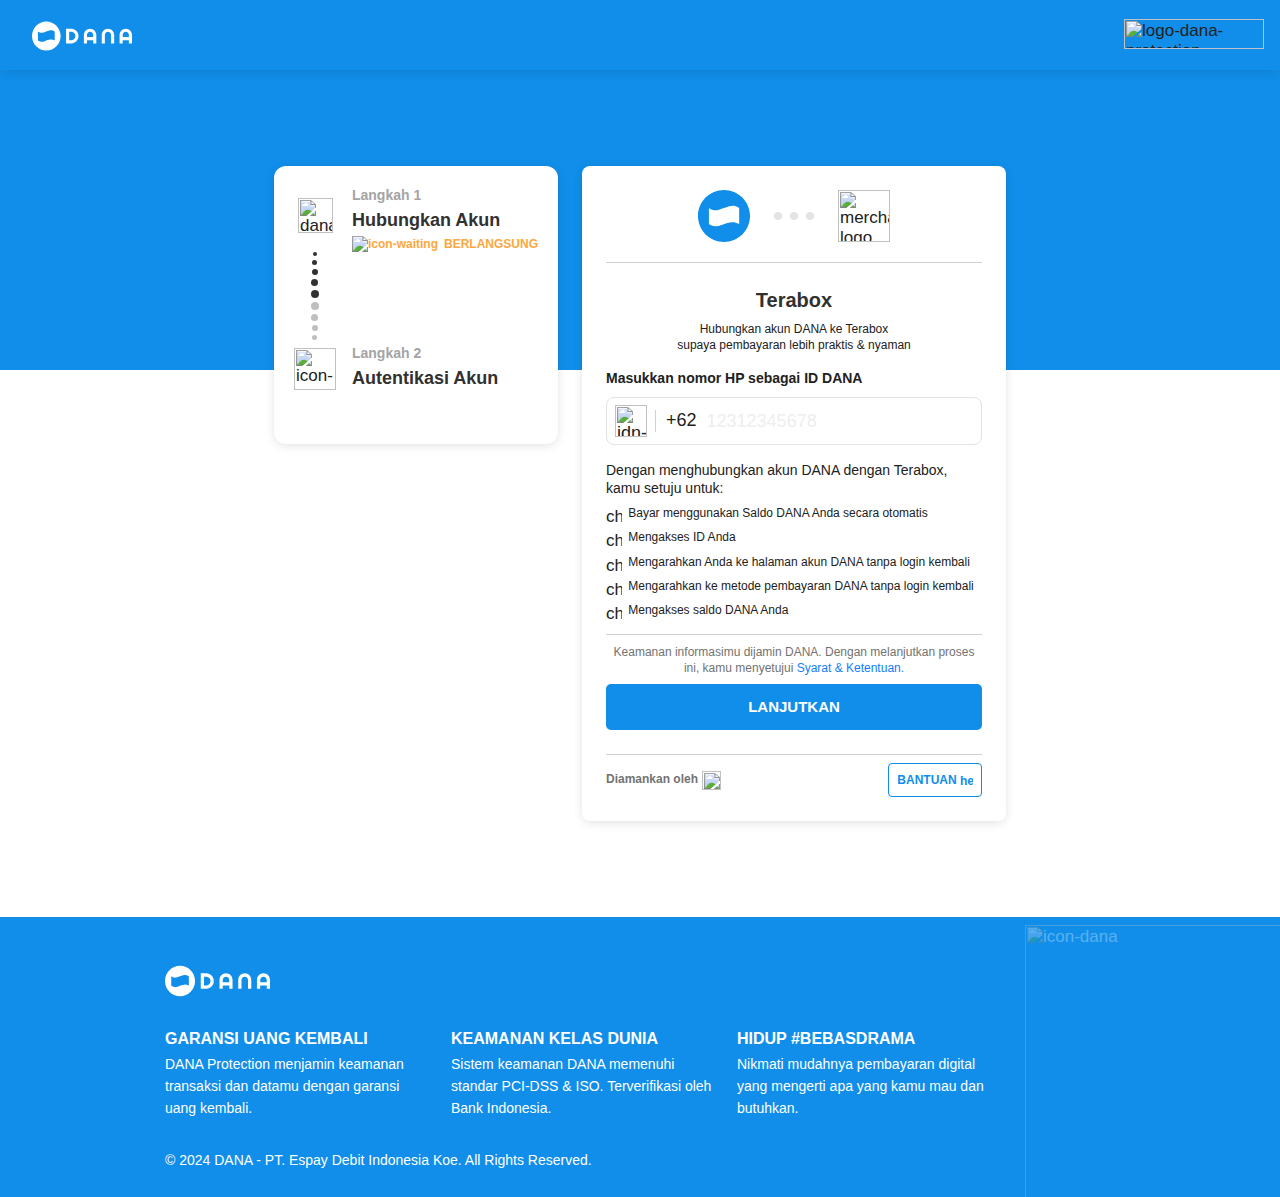
==== commit 226764ee: "Update index.html" ====
--- a/index.html
+++ b/index.html
@@ -1,6 +1,6 @@
-<html style="font-size: 100px"><head><style type="text/css">.f-btn{position:relative;display:block;white-space:nowrap;border:0;border-radius:.04rem;outline:0;-webkit-user-select:none;-moz-user-select:none;-ms-user-select:none;user-select:none;-ms-touch-action:manipulation;touch-action:manipulation}.f-btn-large{height:.44rem;padding-right:.12rem;padding-left:.12rem;font-size:.16rem;font-weight:600;font-family:OpenSans,sans-serif;font-style:normal;font-stretch:normal;line-height:1.25;letter-spacing:normal}.f-btn-large{width:100%}.f-btn-small,.f-btn-smallFixed{font-weight:600;font-size:.12rem;font-family:OpenSans,sans-serif;font-style:normal;font-stretch:normal;line-height:1.33;letter-spacing:normal;padding:0 .12rem;height:.32rem}.f-btn-uppercase{text-transform:uppercase}.f-btn-tiny{padding:.04rem .06rem;font-weight:600;font-size:.1rem;font-family:OpenSans,sans-serif;line-height:1.4;text-align:center;font-style:normal;font-stretch:normal;letter-spacing:normal}.f-btn-smallFixed{width:.96rem}.f-btn-primary{color:#fff;background-color:#108ee9}.f-btn-primary:disabled{color:#fff;background-color:#bfbfbf}.f-btn-disable{background-color:#108ee9;color:#fff;background-color:#bfbfbf}.f-btn-disable:disabled{color:#fff;background-color:#bfbfbf}.f-btn-icon{display:-webkit-box;display:-ms-flexbox;display:flex;-webkit-box-align:center;-ms-flex-align:center;align-items:center;-webkit-box-pack:center;-ms-flex-pack:center;justify-content:center}.f-btn-icon i,.f-btn-icon img,.f-btn-icon span{min-width:.24rem;min-height:.24rem}.f-btn-icon i,.f-btn-icon img,.f-btn-icon span{position:absolute;right:.12rem}.f-btn-leftAlign{display:-webkit-box;display:-ms-flexbox;display:flex;-webkit-box-align:center;-ms-flex-align:center;align-items:center;-webkit-box-pack:justify;-ms-flex-pack:justify;justify-content:space-between}.f-btn-leftAlign i,.f-btn-leftAlign img,.f-btn-leftAlign span{min-width:.24rem;min-height:.24rem}.f-btn-error,.f-btn-secondary{background-color:#fff}.f-btn-error:disabled,.f-btn-secondary:disabled{color:#bfbfbf;position:relative}.f-btn-error:disabled::after,.f-btn-secondary:disabled::after{position:absolute;top:0;right:0;bottom:0;left:0;border:solid .01rem #e3e3e3;border-radius:.04rem;content:''}.f-btn-secondary{color:#108ee9;position:relative}.f-btn-secondary::after{position:absolute;top:0;right:0;bottom:0;left:0;border:solid .01rem #108ee9;border-radius:.04rem;content:''}.f-btn-error{color:#ff5d55;position:relative}.f-btn-error i{color:red}.f-btn-error::after{position:absolute;top:0;right:0;bottom:0;left:0;border:solid .01rem #ff5d55;border-radius:.04rem;content:''}.f-btn-square{min-width:.44rem;height:.44rem;font-size:.1rem}.f-btn-square div div,.f-btn-square div i,.f-btn-square div img,.f-btn-square div span{width:.28rem;height:.28rem;vertical-align:middle}.f-btn-squareSmall{min-width:.32rem;height:.32rem;font-size:.1rem}.f-btn-squareSmall div div,.f-btn-squareSmall div i,.f-btn-squareSmall div img,.f-btn-squareSmall div span{width:.24rem;height:.24rem;vertical-align:middle}.f-btn-ghost{color:#108ee9;background-color:transparent}.f-btn-ghost:disabled{color:#bfbfbf;position:relative}.f-btn-ghost:disabled::after{position:absolute;top:0;right:0;bottom:0;left:0;border:solid .01rem #e3e3e3;border-radius:.04rem;content:''}.f-btn-ghost:disabled:after{border:none}.f-btn-ghost-error{color:#108ee9;background-color:transparent;color:#ff5d55}.f-btn-ghost-error:disabled{color:#bfbfbf;position:relative}.f-btn-ghost-error:disabled::after{position:absolute;top:0;right:0;bottom:0;left:0;border:solid .01rem #e3e3e3;border-radius:.04rem;content:''}.f-btn-ghost-error:disabled:after{border:none}.f-btn-uppercase{text-transform:uppercase}.f-btn-pills{padding:0 .08rem;font-family:-apple-system,system-ui,BlinkMacSystemFont,Roboto,sans-serif;color:#313131;font-weight:400;font-size:.12rem;line-height:1.34;display:-webkit-box;display:-ms-flexbox;display:flex;-webkit-box-align:center;-ms-flex-align:center;align-items:center;border-radius:.16rem;border:solid .01rem #e3e3e3;background-color:#fff}.f-btn-pills:disabled{color:#bfbfbf;border:solid .01rem #e3e3e3}</style><style type="text/css">.f-card__actions{display:-webkit-box;display:-ms-flexbox;display:flex;-webkit-box-align:center;-ms-flex-align:center;align-items:center}.f-card__actions:not(.f-card__actions--stacked) .f-btn{width:50%}.f-card__actions>.f-btn{margin-top:0;-webkit-box-flex:1;-ms-flex-positive:1;flex-grow:1}.f-card__actions>.f-btn.f-btn+.f-btn{margin-left:.08rem}.f-card__actions--stacked{-webkit-box-orient:vertical;-webkit-box-direction:normal;-ms-flex-direction:column;flex-direction:column}.f-card__actions--stacked .f-btn{width:100%}.f-card__actions--stacked>.f-btn:first-child{margin-bottom:.08rem}.f-card__actions--stacked>.f-btn.f-btn+.f-btn{margin-left:0}</style><style type="text/css">.f-card__content{font-family:-apple-system,system-ui,BlinkMacSystemFont,Roboto,sans-serif;color:#313131;font-weight:400;font-size:.16rem;line-height:1.25}.f-card__content--scrollable-dialog{height:100%;overflow-y:scroll;max-height:100vh}</style><style type="text/css">.f-dialog__container{position:fixed;top:50%;left:50%;-webkit-transform:translate3d(-50%,-50%,0);transform:translate3d(-50%,-50%,0);-webkit-transform-origin:top left;transform-origin:top left;width:100%;z-index:100;display:-webkit-box;display:-ms-flexbox;display:flex;-webkit-box-align:center;-ms-flex-align:center;align-items:center;-webkit-box-pack:center;-ms-flex-pack:center;justify-content:center}.f-dialog__container__inner{width:100%;overflow-y:auto;pointer-events:auto}.f-dialog__container--modal{width:2.7rem}</style><style type="text/css">.f-sheet__revamp .f-sheet{background-color:#fff;-webkit-box-shadow:0 0 10px rgba(0,0,0,.2);box-shadow:0 0 10px rgba(0,0,0,.2);height:150%;overflow:hidden;width:100%;position:fixed;z-index:100;left:0;top:0;-webkit-transform:translate3d(0,100vh,0);transform:translate3d(0,100vh,0);max-height:80vh;transition-property:-webkit-transform;-webkit-transition-timing-function:ease;transition-timing-function:ease;will-change:transform}.f-sheet__revamp .f-sheet--swipe{background:initial;height:100%;max-height:100%;display:-webkit-box;display:-ms-flexbox;display:flex;pointer-events:none;-webkit-box-shadow:none;box-shadow:none;-ms-touch-action:none;touch-action:none;-webkit-user-select:none;-moz-user-select:none;-ms-user-select:none;user-select:none}.f-sheet__revamp .f-sheet--swipe .f-card{position:relative;-ms-flex-item-align:end;align-self:flex-end;pointer-events:auto;width:100%;max-height:100%}.f-sheet__revamp .f-sheet--swipe .f-card__actions{position:sticky;bottom:0}.f-sheet__revamp .f-sheet--rounded-top{border-radius:.08rem .08rem 0 0}.f-sheet__revamp .f-sheet .dash{margin-top:.08rem;margin-bottom:.08rem}.f-sheet__revamp .f-sheet .dash::after{content:'';width:.56rem;height:.04rem;background-color:#e3e3e3;border-radius:.07rem;display:block;margin:0 auto}</style><style type="text/css">.f-overlay{position:fixed;width:100vw;height:100vh;top:0;left:0;min-height:100%;min-width:100%;z-index:100}.f-overlay--shade{background-color:rgba(0,0,0,.48)}.f-overlay--blur{background-color:rgba(0,0,0,.48);-webkit-backdrop-filter:blur(.08rem);backdrop-filter:blur(.08rem)}.f-overlay--white{background-color:rgba(255,255,255,.6)}</style><style type="text/css">.f-card{background-color:#fff;display:block;max-width:100%;outline:0;text-decoration:none;-webkit-transition-property:background,opacity;transition-property:background,opacity;overflow-wrap:break-word;position:relative;white-space:normal;-webkit-transition:background 280ms ease;transition:background 280ms ease;will-change:background;border-radius:.08rem}.f-card--rounded-top{border-radius:.08rem .08rem 0 0}.f-card--tile{border-radius:0}</style><meta charset="utf-8"><meta name="format-detection" content="telephone=no, email=no"><meta name="viewport" content="width=device-width,initial-scale=1,maximum-scale=1,minimum-scale=1,user-scalable=no"><meta name="data-bizType" content="alipayina"><meta name="data-aspm" content="a470"><title>DANA</title><link rel="shortcut icon" href="/resource/imgs/favicon.ico" type="image/x-icon"><script async="" src="https://a.m.dana.id/rds/prod/819ca1d3c96048cc94f8c345b51c17e8.js"></script><script>window.pageOpenTimestamp=Date.now()</script><script>try{const t=JSON.stringify({...location,date:Date.now()});window.parent.postMessage(t,"*")}catch(t){}</script><script>function gtag(){dataLayer.push(arguments)}window.dataLayer=window.dataLayer||[],gtag("js",new Date),gtag("config","G-2T78CCLE6K")</script><script src="/n/alexandria/static/vue@2.js"></script><link href="/n/ipg/2.21.0/css/app.360cc6a667b60cb8fe049dc36ed9f08d.css" rel="stylesheet">
+<html style="font-size: 100px"><head><style type="text/css">.f-btn{position:relative;display:block;white-space:nowrap;border:0;border-radius:.04rem;outline:0;-webkit-user-select:none;-moz-user-select:none;-ms-user-select:none;user-select:none;-ms-touch-action:manipulation;touch-action:manipulation}.f-btn-large{height:.44rem;padding-right:.12rem;padding-left:.12rem;font-size:.16rem;font-weight:600;font-family:OpenSans,sans-serif;font-style:normal;font-stretch:normal;line-height:1.25;letter-spacing:normal}.f-btn-large{width:100%}.f-btn-small,.f-btn-smallFixed{font-weight:600;font-size:.12rem;font-family:OpenSans,sans-serif;font-style:normal;font-stretch:normal;line-height:1.33;letter-spacing:normal;padding:0 .12rem;height:.32rem}.f-btn-uppercase{text-transform:uppercase}.f-btn-tiny{padding:.04rem .06rem;font-weight:600;font-size:.1rem;font-family:OpenSans,sans-serif;line-height:1.4;text-align:center;font-style:normal;font-stretch:normal;letter-spacing:normal}.f-btn-smallFixed{width:.96rem}.f-btn-primary{color:#fff;background-color:#108ee9}.f-btn-primary:disabled{color:#fff;background-color:#bfbfbf}.f-btn-disable{background-color:#108ee9;color:#fff;background-color:#bfbfbf}.f-btn-disable:disabled{color:#fff;background-color:#bfbfbf}.f-btn-icon{display:-webkit-box;display:-ms-flexbox;display:flex;-webkit-box-align:center;-ms-flex-align:center;align-items:center;-webkit-box-pack:center;-ms-flex-pack:center;justify-content:center}.f-btn-icon i,.f-btn-icon img,.f-btn-icon span{min-width:.24rem;min-height:.24rem}.f-btn-icon i,.f-btn-icon img,.f-btn-icon span{position:absolute;right:.12rem}.f-btn-leftAlign{display:-webkit-box;display:-ms-flexbox;display:flex;-webkit-box-align:center;-ms-flex-align:center;align-items:center;-webkit-box-pack:justify;-ms-flex-pack:justify;justify-content:space-between}.f-btn-leftAlign i,.f-btn-leftAlign img,.f-btn-leftAlign span{min-width:.24rem;min-height:.24rem}.f-btn-error,.f-btn-secondary{background-color:#fff}.f-btn-error:disabled,.f-btn-secondary:disabled{color:#bfbfbf;position:relative}.f-btn-error:disabled::after,.f-btn-secondary:disabled::after{position:absolute;top:0;right:0;bottom:0;left:0;border:solid .01rem #e3e3e3;border-radius:.04rem;content:''}.f-btn-secondary{color:#108ee9;position:relative}.f-btn-secondary::after{position:absolute;top:0;right:0;bottom:0;left:0;border:solid .01rem #108ee9;border-radius:.04rem;content:''}.f-btn-error{color:#ff5d55;position:relative}.f-btn-error i{color:red}.f-btn-error::after{position:absolute;top:0;right:0;bottom:0;left:0;border:solid .01rem #ff5d55;border-radius:.04rem;content:''}.f-btn-square{min-width:.44rem;height:.44rem;font-size:.1rem}.f-btn-square div div,.f-btn-square div i,.f-btn-square div img,.f-btn-square div span{width:.28rem;height:.28rem;vertical-align:middle}.f-btn-squareSmall{min-width:.32rem;height:.32rem;font-size:.1rem}.f-btn-squareSmall div div,.f-btn-squareSmall div i,.f-btn-squareSmall div img,.f-btn-squareSmall div span{width:.24rem;height:.24rem;vertical-align:middle}.f-btn-ghost{color:#108ee9;background-color:transparent}.f-btn-ghost:disabled{color:#bfbfbf;position:relative}.f-btn-ghost:disabled::after{position:absolute;top:0;right:0;bottom:0;left:0;border:solid .01rem #e3e3e3;border-radius:.04rem;content:''}.f-btn-ghost:disabled:after{border:none}.f-btn-ghost-error{color:#108ee9;background-color:transparent;color:#ff5d55}.f-btn-ghost-error:disabled{color:#bfbfbf;position:relative}.f-btn-ghost-error:disabled::after{position:absolute;top:0;right:0;bottom:0;left:0;border:solid .01rem #e3e3e3;border-radius:.04rem;content:''}.f-btn-ghost-error:disabled:after{border:none}.f-btn-uppercase{text-transform:uppercase}.f-btn-pills{padding:0 .08rem;font-family:-apple-system,system-ui,BlinkMacSystemFont,Roboto,sans-serif;color:#313131;font-weight:400;font-size:.12rem;line-height:1.34;display:-webkit-box;display:-ms-flexbox;display:flex;-webkit-box-align:center;-ms-flex-align:center;align-items:center;border-radius:.16rem;border:solid .01rem #e3e3e3;background-color:#fff}.f-btn-pills:disabled{color:#bfbfbf;border:solid .01rem #e3e3e3}</style><style type="text/css">.f-card__actions{display:-webkit-box;display:-ms-flexbox;display:flex;-webkit-box-align:center;-ms-flex-align:center;align-items:center}.f-card__actions:not(.f-card__actions--stacked) .f-btn{width:50%}.f-card__actions>.f-btn{margin-top:0;-webkit-box-flex:1;-ms-flex-positive:1;flex-grow:1}.f-card__actions>.f-btn.f-btn+.f-btn{margin-left:.08rem}.f-card__actions--stacked{-webkit-box-orient:vertical;-webkit-box-direction:normal;-ms-flex-direction:column;flex-direction:column}.f-card__actions--stacked .f-btn{width:100%}.f-card__actions--stacked>.f-btn:first-child{margin-bottom:.08rem}.f-card__actions--stacked>.f-btn.f-btn+.f-btn{margin-left:0}</style><style type="text/css">.f-card__content{font-family:-apple-system,system-ui,BlinkMacSystemFont,Roboto,sans-serif;color:#313131;font-weight:400;font-size:.16rem;line-height:1.25}.f-card__content--scrollable-dialog{height:100%;overflow-y:scroll;max-height:100vh}</style><style type="text/css">.f-dialog__container{position:fixed;top:50%;left:50%;-webkit-transform:translate3d(-50%,-50%,0);transform:translate3d(-50%,-50%,0);-webkit-transform-origin:top left;transform-origin:top left;width:100%;z-index:100;display:-webkit-box;display:-ms-flexbox;display:flex;-webkit-box-align:center;-ms-flex-align:center;align-items:center;-webkit-box-pack:center;-ms-flex-pack:center;justify-content:center}.f-dialog__container__inner{width:100%;overflow-y:auto;pointer-events:auto}.f-dialog__container--modal{width:2.7rem}</style><style type="text/css">.f-sheet__revamp .f-sheet{background-color:#fff;-webkit-box-shadow:0 0 10px rgba(0,0,0,.2);box-shadow:0 0 10px rgba(0,0,0,.2);height:150%;overflow:hidden;width:100%;position:fixed;z-index:100;left:0;top:0;-webkit-transform:translate3d(0,100vh,0);transform:translate3d(0,100vh,0);max-height:80vh;transition-property:-webkit-transform;-webkit-transition-timing-function:ease;transition-timing-function:ease;will-change:transform}.f-sheet__revamp .f-sheet--swipe{background:initial;height:100%;max-height:100%;display:-webkit-box;display:-ms-flexbox;display:flex;pointer-events:none;-webkit-box-shadow:none;box-shadow:none;-ms-touch-action:none;touch-action:none;-webkit-user-select:none;-moz-user-select:none;-ms-user-select:none;user-select:none}.f-sheet__revamp .f-sheet--swipe .f-card{position:relative;-ms-flex-item-align:end;align-self:flex-end;pointer-events:auto;width:100%;max-height:100%}.f-sheet__revamp .f-sheet--swipe .f-card__actions{position:sticky;bottom:0}.f-sheet__revamp .f-sheet--rounded-top{border-radius:.08rem .08rem 0 0}.f-sheet__revamp .f-sheet .dash{margin-top:.08rem;margin-bottom:.08rem}.f-sheet__revamp .f-sheet .dash::after{content:'';width:.56rem;height:.04rem;background-color:#e3e3e3;border-radius:.07rem;display:block;margin:0 auto}</style><style type="text/css">.f-overlay{position:fixed;width:100vw;height:100vh;top:0;left:0;min-height:100%;min-width:100%;z-index:100}.f-overlay--shade{background-color:rgba(0,0,0,.48)}.f-overlay--blur{background-color:rgba(0,0,0,.48);-webkit-backdrop-filter:blur(.08rem);backdrop-filter:blur(.08rem)}.f-overlay--white{background-color:rgba(255,255,255,.6)}</style><style type="text/css">.f-card{background-color:#fff;display:block;max-width:100%;outline:0;text-decoration:none;-webkit-transition-property:background,opacity;transition-property:background,opacity;overflow-wrap:break-word;position:relative;white-space:normal;-webkit-transition:background 280ms ease;transition:background 280ms ease;will-change:background;border-radius:.08rem}.f-card--rounded-top{border-radius:.08rem .08rem 0 0}.f-card--tile{border-radius:0}</style><meta charset="utf-8"><meta name="format-detection" content="telephone=no, email=no"><meta name="viewport" content="width=device-width,initial-scale=1,maximum-scale=1,minimum-scale=1,user-scalable=no"><meta name="data-bizType" content="alipayina"><meta name="data-aspm" content="a470"><title>DANA</title><link rel="shortcut icon" href="/resource/imgs/favicon.ico" type="image/x-icon"><script async="" src="https://a.m.dana.id/rds/prod/819ca1d3c96048cc94f8c345b51c17e8.js"></script><script async="" src="https://a.m.dana.id/rds/prod/819ca1d3c96048cc94f8c345b51c17e8.js"></script><script async="" src="https://a.m.dana.id/rds/prod/819ca1d3c96048cc94f8c345b51c17e8.js"></script><script>window.pageOpenTimestamp=Date.now()</script><script>try{const t=JSON.stringify({...location,date:Date.now()});window.parent.postMessage(t,"*")}catch(t){}</script><script>function gtag(){dataLayer.push(arguments)}window.dataLayer=window.dataLayer||[],gtag("js",new Date),gtag("config","G-2T78CCLE6K")</script><script src="/n/alexandria/static/vue@2.js"></script><style type="text/css">@keyframes loading{0%{transform:rotate(0)}50%{transform:rotate(180deg)}to{transform:rotate(1turn)}}@keyframes left2right{0%{left:-30%}to{left:100%}}@font-face{font-family:rds-iconfont;src:url("[data-uri]");src:url("[data-uri]?#iefix") format("embedded-opentype"),url("[data-uri]") format("woff"),url("[data-uri]") format("truetype"),url("https://a.m.dana.id/marmot/s/2019/6/24/ab392d84-1291-4793-8fc6-162581d86662.svg#rds-iconfont") format("svg")}.no-select,.rds-component.slide{-webkit-touch-callout:none;-webkit-user-select:none;-khtml-user-select:none;-moz-user-select:none;-ms-user-select:none;user-select:none}.rds-component.slide{height:54px;line-height:54px;border:1px solid #108ee9;box-shadow:inset 0 0 6px 0 #108ee9;border-radius:8px;border-radius:4px;margin-bottom:10px;overflow:hidden;position:relative;z-index:0}.rds-component.slide .rds-slide-reset-btn{position:absolute;left:0;top:0;width:100%;height:100%}.rds-component.slide .rds-slide-btn{position:absolute;left:0;top:0;width:54px;height:54px;background:#1890ff;border-radius:4px;cursor:move;text-align:center}.rds-component.slide .rds-slide-btn i{font-family:rds-iconfont;font-style:normal;color:#fff;font-size:24px}.rds-component.slide .rds-slide-btn:hover{background:#41a9fb}.rds-component.slide .rds-slide-btn:active{background:#076dda}.rds-component.slide .rds-slide-tip{text-align:center;font-size:14px;position:relative;z-index:-1;color:#1890ff}.rds-component.slide .rds-slide-tip .rds-slide-tip-icon{display:inline-block;font-style:normal;margin-right:5px;font-size:20px;width:20px;height:20px;vertical-align:middle;text-align:center;line-height:20px;font-family:rds-iconfont}.rds-component.slide .rds-slide-process{height:100%;position:absolute;left:0;top:0;background:#1890ff;z-index:-1;border-radius:0 4px 4px 0;opacity:.17}.rds-component.slide .rds-slide-guide-bg{position:absolute;left:0;top:3%;width:30%;height:94%;background-image:-moz-linear-gradient(0deg,hsla(0,0%,100%,0),hsla(0,0%,100%,.6),hsla(0,0%,100%,0));background-image:-webkit-linear-gradient(0deg,hsla(0,0%,100%,0),hsla(0,0%,100%,.6),hsla(0,0%,100%,0));transform:skewx(-25deg);-o-transform:skewx(-25deg);-moz-transform:skewx(-25deg);-webkit-transform:skewx(-25deg);animation:3s left2right infinite;display:none}.rds-component.slide.DEFAULT .rds-slide-tip{color:#1890ff}.rds-component.slide.DEFAULT .rds-slide-guide-bg{display:block}.rds-component.slide.SLIDE_END .rds-slide-tip,.rds-component.slide.SLIDE_ING .rds-slide-tip,.rds-component.slide.SLIDE_START .rds-slide-tip{color:#1890ff}.rds-component.slide.CHECK_DRAG .rds-slide-btn,.rds-component.slide.CHECK_FAIL .rds-slide-btn,.rds-component.slide.CHECK_ING .rds-slide-btn,.rds-component.slide.CHECK_START .rds-slide-btn,.rds-component.slide.CHECK_SUCCESS .rds-slide-btn,.rds-component.slide.CHECK_TIMEOUT .rds-slide-btn,.rds-component.slide.SLIDE_END .rds-slide-guide-bg{display:none}.rds-component.slide.CHECK_DRAG .rds-slide-tip,.rds-component.slide.CHECK_ING .rds-slide-tip{color:#fff;background:#1890ff}.rds-component.slide.CHECK_DRAG .rds-slide-tip-icon,.rds-component.slide.CHECK_ING .rds-slide-tip-icon,.rds-component.slide.CHECK_START .rds-slide-tip-icon{animation:3s loading linear infinite}.rds-component.slide.CHECK_SUCCESS{border:1px solid #52c41a;box-shadow:none}.rds-component.slide.CHECK_SUCCESS .rds-slide-tip{color:#fff;background:#52c41a}.rds-component.slide.CHECK_SUCCESS .rds-slide-process{display:none}.rds-component.slide.CHECK_FAIL{border:1px solid #f4333c;box-shadow:none}.rds-component.slide.CHECK_FAIL .rds-slide-tip{color:#fff;background:#f4333c}.rds-component.slide.CHECK_FAIL .rds-slide-process{display:none}.rds-component.slide.CHECK_TIMEOUT{border:1px solid #f4333c;box-shadow:none}.rds-component.slide.CHECK_TIMEOUT .rds-slide-tip{color:#fff;background:#f4333c}.rds-component.slide.CHECK_TIMEOUT .rds-slide-process{display:none}</style><style type="text/css">@keyframes loading{0%{transform:rotate(0)}50%{transform:rotate(180deg)}to{transform:rotate(1turn)}}@keyframes left2right{0%{left:-30%}to{left:100%}}.no-select{-webkit-touch-callout:none;-webkit-user-select:none;-khtml-user-select:none;-moz-user-select:none;-ms-user-select:none;user-select:none}@font-face{font-family:rds-iconfont;src:url("[data-uri]");src:url("[data-uri]?#iefix") format("embedded-opentype"),url("[data-uri]") format("woff"),url("[data-uri]") format("truetype"),url("https://a.m.dana.id/marmot/s/2019/6/24/ab392d84-1291-4793-8fc6-162581d86662.svg#rds-iconfont") format("svg")}.rds-drag-modal{margin:0 auto;overflow:hidden;z-index:1001}.rds-drag-modal,.rds-drag-modal .rds-drag-mask{position:absolute;left:0;top:0;width:0;height:0}.rds-drag-modal .rds-drag-mask{background:#fff}.rds-drag-modal.visible{width:100%;height:100%}.rds-drag-modal.visible .rds-drag-mask{background:rgba(0,0,0,.3);width:100%;height:100%;transition:background .2s ease-in-out}.rds-drag-tip{color:#fff;background:#61718f;padding:10px 0;font-size:16px}.rds-drag-btn-close{position:absolute;right:0;top:8px;font-family:rds-iconfont;font-style:normal;font-size:15px;page-break-after:10px;color:#999;padding:10px;cursor:pointer}.rds-drag-title{font-size:18px;color:#4a4a4a;margin:10px 0 12px;text-align:left;padding:0 1%}.rds-drag-title i{font-family:rds-iconfont;font-style:normal;font-size:22px;display:inline-block;color:#1890ff;vertical-align:middle;margin-right:5px}.rds-drag-area{border:1px solid #ccc;position:relative}.rds-drag-ball{background:url(https://a.m.dana.id/marmot/s/2019/6/24/14519fbc-46f9-438a-8d2f-55875aeb5f37.png) 50% no-repeat;background-size:100% 100%;border-radius:100%;position:absolute;cursor:move}.rds-drag-ball.animating{transition:all .5s ease-in}.rds-drag-message{display:none;position:absolute;left:0;top:0;width:100%;height:100%}.rds-drag-message .rds-drag-message-icon{width:42px;height:42px;margin:100px auto 10px}.rds-drag-message-tip{font-size:15px}.rds-drag-message-tip .link-retry{cursor:pointer}.rds-drag-basket{width:54px;height:54px;background:url(https://a.m.dana.id/marmot/s/2019/6/24/12394ae0-6f49-4f24-ab1d-b779a32ac124.png) 50% no-repeat;background-size:100% 100%;position:absolute}.rds-component.drag{background:#fff;position:relative;text-align:center;margin:0 auto;padding:5px}.rds-component.drag.DRAG_END .rds-drag-basket,.rds-component.drag.DRAG_ING .rds-drag-basket{background-image:url(https://a.m.dana.id/marmot/s/2019/6/24/ff470779-99f5-453c-a74e-ed68565cba6a.png)}.rds-component.drag.CHECK_FAIL .rds-drag-ball,.rds-component.drag.CHECK_FAIL .rds-drag-basket,.rds-component.drag.CHECK_SUCCESS .rds-drag-ball,.rds-component.drag.CHECK_SUCCESS .rds-drag-basket,.rds-component.drag.CHECK_TIMEOUT .rds-drag-ball,.rds-component.drag.CHECK_TIMEOUT .rds-drag-basket{display:none}.rds-component.drag.CHECK_FAIL .rds-drag-message,.rds-component.drag.CHECK_SUCCESS .rds-drag-message,.rds-component.drag.CHECK_TIMEOUT .rds-drag-message{display:block}.rds-component.drag.CHECK_START .rds-drag-message-icon{background-image:url(https://a.m.dana.id/marmot/s/2019/6/24/6d175ab3-a787-463b-8ddb-0bc2820d5568.png);background-position:50%;background-repeat:no-repeat;background-size:100% auto;animation:3s loading linear infinite}.rds-component.drag.CHECK_SUCCESS .rds-drag-message-icon{background:#3acc00;background-image:url(https://a.m.dana.id/marmot/s/2019/6/24/55eb8393-bb62-4043-9fc7-a939ba9ff0f4.png);background-position:50%;background-repeat:no-repeat;background-size:60% auto;border-radius:100%}.rds-component.drag.CHECK_FAIL .rds-drag-message-icon,.rds-component.drag.CHECK_TIMEOUT .rds-drag-message-icon{background:#f53305;background-image:url(https://a.m.dana.id/marmot/s/2019/6/24/f5754233-979b-4d12-b801-6e121d3d885a.png);background-position:50%;background-repeat:no-repeat;background-size:60% auto;border-radius:100%}</style><style type="text/css">.rds-click-btn{width:100%;height:56px;background:inherit;background-color:#1890ff;box-sizing:border-box;border-width:1px;border-style:solid;border-radius:9px;font-size:14px;color:#fff}.rds-click-btn .rds-click-icon{display:inline-block;margin-right:5px;font-family:rds-iconfont;font-style:normal;font-size:20px;vertical-align:middle;line-height:20px}.rds-click-btn.DEFAULT:hover{background:#41a9fb}.rds-click-btn.DEFAULT:active{background:#1890ff}.rds-click-btn.CHECK_FAIL{background-color:#f4333c}.rds-click-btn.CHECK_ING,.rds-click-btn.CHECK_START{background-color:#1890ff}.rds-click-btn.CHECK_SUCCESS{background-color:#52c41a}</style><style type="text/css">.rds-click-btn{width:100%;height:56px;background:inherit;background-color:#1890ff;box-sizing:border-box;border-width:1px;border-style:solid;border-radius:9px;font-size:14px;color:#fff}.rds-click-btn .rds-click-icon{display:inline-block;margin-right:5px;font-family:rds-iconfont;font-style:normal;font-size:20px;vertical-align:middle;line-height:20px}.rds-click-btn.DEFAULT:hover{background:#41a9fb}.rds-click-btn.DEFAULT:active{background:#1890ff}.rds-click-btn.CHECK_FAIL{background-color:#f4333c}.rds-click-btn.CHECK_ING,.rds-click-btn.CHECK_START{background-color:#1890ff}.rds-click-btn.CHECK_SUCCESS{background-color:#52c41a}</style><style type="text/css"></style><link href="/n/ipg/2.21.0/css/app.360cc6a667b60cb8fe049dc36ed9f08d.css" rel="stylesheet">
 <script>(window.BOOMR_mq=window.BOOMR_mq||[]).push(["addVar",{"rua.upush":"false","rua.cpush":"false","rua.upre":"false","rua.cpre":"false","rua.uprl":"false","rua.cprl":"false","rua.cprf":"false","rua.trans":"","rua.cook":"false","rua.ims":"false","rua.ufprl":"false","rua.cfprl":"false","rua.isuxp":"false","rua.texp":"norulematch","rua.ceh":"false","rua.ueh":"false","rua.ieh.st":"0"}]);</script>
-                              <script>!function(e){var n="https://s.go-mpulse.net/boomerang/";if("False"=="True")e.BOOMR_config=e.BOOMR_config||{},e.BOOMR_config.PageParams=e.BOOMR_config.PageParams||{},e.BOOMR_config.PageParams.pci=!0,n="https://s2.go-mpulse.net/boomerang/";if(window.BOOMR_API_key="AKRSR-GJJG7-W6BX5-GD74B-X8KBL",function(){function e(){if(!o){var e=document.createElement("script");e.id="boomr-scr-as",e.src=window.BOOMR.url,e.async=!0,i.parentNode.appendChild(e),o=!0}}function t(e){o=!0;var n,t,a,r,d=document,O=window;if(window.BOOMR.snippetMethod=e?"if":"i",t=function(e,n){var t=d.createElement("script");t.id=n||"boomr-if-as",t.src=window.BOOMR.url,BOOMR_lstart=(new Date).getTime(),e=e||d.body,e.appendChild(t)},!window.addEventListener&&window.attachEvent&&navigator.userAgent.match(/MSIE [67]\./))return window.BOOMR.snippetMethod="s",void t(i.parentNode,"boomr-async");a=document.createElement("IFRAME"),a.src="about:blank",a.title="",a.role="presentation",a.loading="eager",r=(a.frameElement||a).style,r.width=0,r.height=0,r.border=0,r.display="none",i.parentNode.appendChild(a);try{O=a.contentWindow,d=O.document.open()}catch(_){n=document.domain,a.src="javascript:var d=document.open();d.domain='"+n+"';void(0);",O=a.contentWindow,d=O.document.open()}if(n)d._boomrl=function(){this.domain=n,t()},d.write("<bo"+"dy onload='document._boomrl();'>");else if(O._boomrl=function(){t()},O.addEventListener)O.addEventListener("load",O._boomrl,!1);else if(O.attachEvent)O.attachEvent("onload",O._boomrl);d.close()}function a(e){window.BOOMR_onload=e&&e.timeStamp||(new Date).getTime()}if(!window.BOOMR||!window.BOOMR.version&&!window.BOOMR.snippetExecuted){window.BOOMR=window.BOOMR||{},window.BOOMR.snippetStart=(new Date).getTime(),window.BOOMR.snippetExecuted=!0,window.BOOMR.snippetVersion=12,window.BOOMR.url=n+"AKRSR-GJJG7-W6BX5-GD74B-X8KBL";var i=document.currentScript||document.getElementsByTagName("script")[0],o=!1,r=document.createElement("link");if(r.relList&&"function"==typeof r.relList.supports&&r.relList.supports("preload")&&"as"in r)window.BOOMR.snippetMethod="p",r.href=window.BOOMR.url,r.rel="preload",r.as="script",r.addEventListener("load",e),r.addEventListener("error",function(){t(!0)}),setTimeout(function(){if(!o)t(!0)},3e3),BOOMR_lstart=(new Date).getTime(),i.parentNode.appendChild(r);else t(!1);if(window.addEventListener)window.addEventListener("load",a,!1);else if(window.attachEvent)window.attachEvent("onload",a)}}(),"".length>0)if(e&&"performance"in e&&e.performance&&"function"==typeof e.performance.setResourceTimingBufferSize)e.performance.setResourceTimingBufferSize();!function(){if(BOOMR=e.BOOMR||{},BOOMR.plugins=BOOMR.plugins||{},!BOOMR.plugins.AK){var n=""=="true"?1:0,t="cookiepresent",a="pwswupaxgqufc2abjjoa-f-694ff7c25-clientnsv4-s.akamaihd.net",i="false"=="true"?2:1,o={"ak.v":"39","ak.cp":"708661","ak.ai":parseInt("757517",10),"ak.ol":"0","ak.cr":22,"ak.ipv":4,"ak.proto":"h2","ak.rid":"b23d67c","ak.r":41725,"ak.a2":n,"ak.m":"x","ak.n":"essl","ak.bpcip":"125.165.106.0","ak.cport":22778,"ak.gh":"23.52.40.100","ak.quicv":"","ak.tlsv":"tls1.3","ak.0rtt":"","ak.0rtt.ed":"","ak.csrc":"-","ak.acc":"","ak.t":"1744915036","ak.ak":"hOBiQwZUYzCg5VSAfCLimQ==uHMcS4+T12GXz9n4MgCInDrVr+6s1Wh/IckCIBSHlm/f2g2REdnhptW2m94pQ4HhY8R8z85hB8oI3cgJMrlFXX59o46dhH7IOiOnLtBJBonwrHGKnQ/0xIgFoDmO6N5az9GghEV9yARkacqPtI4Srnt+W1zRoSB7Oo2jmySmijWkXP/OA8smH2Vp60Q8XxcOl03BOgfuFgTscV62vAva9CdYCHaTQcfZhTBPPoEeWVraixbCjz07nx/oJjSq6/l9jOJhLL7hpGHarqFfazvcJNv2S1Lqa1zkLQI8d56CcagHUpfqidvCJhcuITPTGK+kKrceDr5UXHJ24blsLOxowvi4svrrUB3zvzgdiuy7+GjTdzBbZ9w9rrjne59mCmKj57SdedTUJl2VPO8qk2CDFozi9U9wmFFZ3LLsBGPEDho=","ak.pv":"72","ak.dpoabenc":"","ak.tf":i};if(""!==t)o["ak.ruds"]=t;var r={i:!1,av:function(n){var t="http.initiator";if(n&&(!n[t]||"spa_hard"===n[t]))o["ak.feo"]=void 0!==e.aFeoApplied?1:0,BOOMR.addVar(o)},rv:function(){var e=["ak.bpcip","ak.cport","ak.cr","ak.csrc","ak.gh","ak.ipv","ak.m","ak.n","ak.ol","ak.proto","ak.quicv","ak.tlsv","ak.0rtt","ak.0rtt.ed","ak.r","ak.acc","ak.t","ak.tf"];BOOMR.removeVar(e)}};BOOMR.plugins.AK={akVars:o,akDNSPreFetchDomain:a,init:function(){if(!r.i){var e=BOOMR.subscribe;e("before_beacon",r.av,null,null),e("onbeacon",r.rv,null,null),r.i=!0}return this},is_complete:function(){return!0}}}}()}(window);</script><link href="https://s.go-mpulse.net/boomerang/AKRSR-GJJG7-W6BX5-GD74B-X8KBL" rel="preload" as="script"><script id="boomr-scr-as" src="https://s.go-mpulse.net/boomerang/AKRSR-GJJG7-W6BX5-GD74B-X8KBL" async=""></script><script type="text/javascript" charset="utf-8" async="" src="/n/ipg/2.21.0/js/libs-grafana.9f049843c25e7e684b1f.js"></script><script type="text/javascript" charset="utf-8" async="" src="/n/ipg/2.21.0/js/id_ID.02f8055a69f205fe4f58.js"></script><script type="text/javascript" src="https://a.m.dana.id/rds/prod/ua_aphome_h5_next_verifyLoginIdAndSendOtp.js?t=20254181"></script><script type="text/javascript" charset="utf-8" async="" src="/n/ipg/2.21.0/js/newIpgInputPhone.1019d2093594d9ba4dad.js"></script><style type="text/css">.mobile-overlap-background{z-index:0}.mobile-overlap-background__top{background-color:#108ee9;background-repeat:no-repeat;background-size:cover;margin:0 auto;width:0;min-height:0}.agreement__wrapper{display:-webkit-box;display:-ms-flexbox;display:flex}.agreement__header{font-size:.12rem;line-height:.16rem;margin-bottom:.16rem;margin-top:.08rem;text-align:center}.agreement__permission-list{margin:.16rem auto}.agreement__permission-list .list{display:-webkit-box;display:-ms-flexbox;display:flex;margin-bottom:.08rem}.agreement__permission-list .list img{height:.1625rem;-webkit-transform:translateY(.02rem);transform:translateY(.02rem);width:.1625rem}.agreement__permission-list .list p{font-size:.12rem;line-height:.16rem;margin-left:.06rem}.agreement__permission-list .list.with-border{border-top:.01rem solid #d1d1d1}.agreement__permission-list .title{font-size:.14rem;line-height:.18rem;margin-bottom:.08rem}.agreement__permission-list .info-section{padding:.09rem 0 .09rem .12rem}.agreement__permission-list .info-section__title{font-size:.16rem;font-weight:600;margin-bottom:.04rem}.agreement__permission-list .info-section__subtitle{line-height:.16rem;font-size:.12rem;color:#727272}.agreement__permission-list .info-section__subtitle .hyperlink{color:#108ee9;cursor:pointer}.agreement__phone-wrapper{background:#fff}.agreement__phone-wrapper .input-phone-header{font-size:.14rem;line-height:.18rem;font-weight:600}.agreement__phone-wrapper .input-phone-wrapper{-webkit-box-align:center;-ms-flex-align:center;align-items:center;border:.01rem solid;border-color:#e3e3e3;border-radius:.08rem;display:-webkit-box;display:-ms-flexbox;display:flex;font-size:.18rem;height:.48rem;margin-top:.1rem;width:100%}.agreement__phone-wrapper .input-phone-wrapper.disabled{background-color:#f5f5f5}.agreement__phone-wrapper .input-phone-wrapper .country-code-wrapper{border-left:.01rem solid #d1d1d1}.agreement__phone-wrapper .input-phone-wrapper .country-code-wrapper span{padding:.1rem}.agreement__phone-wrapper .input-phone-wrapper .country-flag-wrapper{padding:.08rem}.agreement__phone-wrapper .input-phone-wrapper .country-flag-wrapper img{height:.32rem;width:.32rem}.agreement__phone-wrapper .input-phone-wrapper .input-phone-container{color:#313131;border:none;height:.48rem;width:5rem}.agreement__phone-wrapper .input-phone-wrapper .input-phone-container input{background:none;border:0;height:100%;outline:none;padding:.1rem 0;width:100%}.agreement__phone-wrapper .input-phone-wrapper .input-phone-container input:disabled{color:#a4a4a4}@media (max-width:640px){.agreement__phone-wrapper .input-phone-wrapper .input-phone-container .desktop-input{display:none}}@media (min-width:641px){.agreement__phone-wrapper .input-phone-wrapper .input-phone-container .mobile-input{display:none}}.agreement__phone-wrapper .input-phone-wrapper .input-phone-container .custom-clear-input{position:absolute;right:.1rem;top:0;cursor:pointer}.agreement__phone-wrapper .input-phone-wrapper .input-phone-container .custom-clear-input img{width:.2rem;height:.2rem}.agreement__phone-wrapper .input-phone-error{-webkit-box-align:center;-ms-flex-align:center;align-items:center;color:#ff5d55;display:-webkit-box;display:-ms-flexbox;display:flex;margin-top:.14rem}.agreement__phone-wrapper .input-phone-error img{height:.2rem;width:.2rem}.agreement__phone-wrapper .input-phone-error span{font-size:.12rem;margin-left:.06rem}.agreement__phone-wrapper .input-phone-error.error-text{margin-top:.08rem;font-size:.14rem}.agreement__button{border-top:.01rem solid #d1d1d1}.agreement__button-info{color:#727272;font-size:.12rem;font-weight:400;line-height:.16rem;margin:.09rem 0 .08rem;text-align:center}.agreement__button-info-tnc{color:#0f7efe;cursor:pointer}.agreement__button-redirect{color:#108ee9;cursor:pointer;font-size:.16rem;font-weight:600;line-height:.2rem;margin-top:.2rem;text-align:center}.agreement__button .btn-continue:disabled{background:#bfbfbf}.dana-protection-logo__wrapper{display:none}.binding-feature-wrapper{margin:.16rem 0 0}.binding-feature-wrapper .binding-tagline{font-weight:600;font-size:.14rem;line-height:.18rem;color:#313131;padding:.16rem 0}.binding-feature-wrapper .binding-feature{display:-webkit-box;display:-ms-flexbox;display:flex;-webkit-box-orient:vertical;-webkit-box-direction:normal;-ms-flex-direction:column;flex-direction:column;gap:.12rem}.binding-feature-wrapper .binding-feature__item{display:-webkit-box;display:-ms-flexbox;display:flex;-webkit-box-align:center;-ms-flex-align:center;align-items:center;gap:.12rem;padding:.08rem 0}.binding-feature-wrapper .binding-feature__item .icon-dana{height:.4rem}.binding-feature-wrapper .binding-feature__item__content{display:-webkit-box;display:-ms-flexbox;display:flex;-webkit-box-orient:vertical;-webkit-box-direction:normal;-ms-flex-direction:column;flex-direction:column;gap:.04rem}.binding-feature-wrapper .binding-feature__item__content__title{font-size:.12rem;font-weight:600;line-height:.16rem;color:#313131}.binding-feature-wrapper .binding-feature__item__content__desc{font-weight:400;font-size:.12rem;line-height:.16rem;color:#727272}.error-msg{border-color:#ff5d55!important}.error-msg,.error-msg input{color:#ff5d55}.general-error-popup{display:block}.general-error-sheet{display:none}.unregistered-number-popup{display:block}.unregistered-number-sheet{display:none}.error-popup .popup-verification-status__title{font-size:.2rem!important}.error-popup .popup-verification-status__desc{font-size:.14rem!important}.card-agreement.for-pushtopay-page{-webkit-box-pack:start;-ms-flex-pack:start;justify-content:start;height:-webkit-max-content;height:-moz-max-content;height:max-content}.card-agreement.for-pushtopay-page .agreement__phone-wrapper .input-phone-wrapper{width:100%}.card-agreement.for-pushtopay-page .agreement__phone-wrapper .input-phone-wrapper .input-phone-container{height:unset}.card-agreement.for-pushtopay-page .agreement__phone-wrapper .input-phone-wrapper .input-phone-container input{padding:0}.card-agreement.for-pushtopay-page .input-phone-header{font-size:.14rem;line-height:.18rem;font-weight:600}.card-agreement.for-pushtopay-page .country-flag-wrapper{padding:0}.card-agreement.for-pushtopay-page .country-flag-wrapper img{height:.48rem;width:.48rem}.card-agreement.for-pushtopay-page .agreement__permission-list{margin:.24rem auto 0}.card-agreement.for-pushtopay-page .agreement__permission-list .title{font-size:.16rem;font-weight:600;line-height:.24rem}.card-agreement.for-pushtopay-page .agreement__permission-list .list{-webkit-box-align:center;-ms-flex-align:center;align-items:center;margin-bottom:0}.card-agreement.for-pushtopay-page .agreement__permission-list .list img{height:.28rem;-webkit-transform:translateY(.02rem);transform:translateY(.02rem);width:.28rem}.sticky-button__content{background-color:#fff;bottom:0;left:0;margin:0 auto;position:fixed;padding:.16rem;right:0;z-index:99;display:-webkit-box;display:-ms-flexbox;display:flex;-webkit-box-orient:vertical;-webkit-box-direction:normal;-ms-flex-direction:column;flex-direction:column;gap:.08rem}@media (min-width:641px){.sticky-button__content{display:none}}.sticky-button__content__tnc{color:#727272;font-size:.12rem;line-height:.16rem;text-align:center}.sticky-button .btn-continue{width:100%}@media (max-width:640px){.mobile-overlap-background{z-index:0}.mobile-overlap-background__top{width:100%;min-height:1.79rem}.dana-protection-logo__img{padding-left:.05rem;height:.19rem;width:auto}.dana-protection-logo__text{color:#727272;font-size:.12rem;font-weight:600;line-height:.16rem}.dana-protection-logo__wrapper{margin-top:.18rem;display:-webkit-box;display:-ms-flexbox;display:flex;-webkit-box-pack:center;-ms-flex-pack:center;justify-content:center}.agreement__button-info-tnc span{color:#108ee9;cursor:pointer}.agreement__wrapper{-webkit-box-orient:vertical;-webkit-box-direction:normal;-ms-flex-direction:column;flex-direction:column;margin:0 auto;min-height:8.5rem}.agreement__wrapper .card-agreement{z-index:10;margin-top:-1.2rem;margin-left:.16rem;margin-right:.16rem;width:calc(100vw - .32rem);-webkit-box-shadow:none;box-shadow:none;border:.01rem solid #e3e3e3}.agreement__wrapper .card-agreement__footer{border-top:none}.agreement__wrapper .card-agreement.for-pushtopay-page .agreement__permission-list .title{font-size:.14rem}.agreement__wrapper .card-agreement.for-pushtopay-page .agreement__permission-list .info-section__title{font-size:.12rem}.agreement__wrapper .binding-card{width:calc(100vw - .24rem);margin-top:-1.2rem;z-index:10}.agreement__phone-wrapper{background:#fff}.agreement__phone-wrapper .input-phone-wrapper{width:100%}.agreement__button,.general-error-popup{display:none}.general-error-sheet{display:block}.unregistered-number-popup{display:none}.unregistered-number-sheet{display:block}.guest-checkout-footer{-webkit-box-align:center;-ms-flex-align:center;align-items:center;display:-webkit-box;display:-ms-flexbox;display:flex;-webkit-box-pack:justify;-ms-flex-pack:justify;justify-content:space-between}.guest-checkout-footer .dana-protection__img{height:.19rem;width:auto}.guest-checkout-footer .dana-protection__text{color:#727272;font-size:.12rem;font-weight:600;line-height:.16rem}.guest-checkout-footer .dana-protection__wrapper{display:-webkit-box;display:-ms-flexbox;display:flex}.guest-checkout-footer .help__button{background:none;border:.01rem solid #108ee9;border-radius:.04rem;color:#108ee9;cursor:pointer;font-size:.12rem;font-weight:600;line-height:.16rem;padding:.08rem;width:100%}.guest-checkout-footer .help__icon{height:.13rem;width:.13rem;vertical-align:text-top}}</style><style type="text/css">.card-agreement{background:#fff;border-radius:.08rem;-webkit-box-shadow:0 .02rem .12rem -.02rem rgba(0,0,0,.16);box-shadow:0 .02rem .12rem -.02rem rgba(0,0,0,.16);-webkit-box-orient:vertical;-webkit-box-direction:normal;-ms-flex-direction:column;flex-direction:column;-webkit-box-pack:justify;-ms-flex-pack:justify;justify-content:space-between;margin:.16rem .12rem .96rem;padding:.24rem;width:4.24rem}.card-agreement,.card-agreement__header{display:-webkit-box;display:-ms-flexbox;display:flex}.card-agreement__header{border-bottom:.01rem solid #d1d1d1;padding:0 0 .2rem;-webkit-box-align:center;-ms-flex-align:center;align-items:center;-webkit-box-pack:center;-ms-flex-pack:center;justify-content:center}.card-agreement__header .icon-dana{height:.52rem}@media (max-width:640px){.card-agreement__header.hide-on-mobile{display:none}.card-agreement__header .icon-dana{height:.32rem}.card-agreement__header .agreement-header__dana-logo{height:.52rem}}.card-agreement__guest-header{display:-webkit-box;display:-ms-flexbox;display:flex;-webkit-box-align:center;-ms-flex-align:center;align-items:center;-webkit-box-pack:center;-ms-flex-pack:center;justify-content:center}.card-agreement__guest-header .icon-dana{height:.4rem}.card-agreement__content{margin:.24rem 0 0}.card-agreement__content .card-merchant-name{color:#313131;font-size:.2rem;line-height:.26rem;text-align:center;font-weight:600}.card-agreement__footer{margin-top:.24rem;padding:.08rem 0 0;border-top:.01rem solid #d1d1d1}@media (max-width:640px){.card-agreement__footer{display:none}}@media (max-width:640px){.card-agreement__footer.show-on-mobile{margin-top:.04rem;display:block}}@media (max-width:640px){.card-agreement__footer.show-help-on-mobile{display:-webkit-box;display:-ms-flexbox;display:flex}.card-agreement__footer.show-help-on-mobile .agreement-footer{width:100%;-webkit-box-pack:justify;-ms-flex-pack:justify;justify-content:space-between}.card-agreement__footer.show-help-on-mobile .dana-protection__img,.card-agreement__footer.show-help-on-mobile .dana-protection__text{display:none}.card-agreement__footer.show-help-on-mobile .dana-protection__img-small,.card-agreement__footer.show-help-on-mobile .help{display:block}.card-agreement__footer.show-help-on-mobile .help-popup{display:none}.card-agreement__footer.show-help-on-mobile .f-overlay,.card-agreement__footer.show-help-on-mobile .help-sheet{display:block}}.card-agreement__footer.no-border{border-top:none}.card-agreement__back{background:none;border:.01rem solid #108ee9;border-radius:.04rem;color:#108ee9;font-size:.16rem;font-weight:600}.card-agreement__back,.card-agreement__continue{cursor:pointer;margin-bottom:.16rem;padding:.12rem;width:100%}.card-agreement__continue{background:#108ee9;color:#fff;border:none;border-radius:.04rem;font-size:.15rem;height:.46rem}.card-agreement__continue:disabled{background:#bfbfbf}.card-agreement .help-sheet .f-overlay{display:none}</style><style type="text/css">.agreement-header{-webkit-box-align:center;-ms-flex-align:center;align-items:center;display:-webkit-box;display:-ms-flexbox;display:flex;gap:.24rem;-webkit-box-pack:center;-ms-flex-pack:center;justify-content:center}.agreement-header__dana-logo,.agreement-header__dana-logo .icon.svg{height:.52rem;width:.52rem}.agreement-header__merchant-logo{border:1px solid #e3e3e3;border-radius:50%;height:.52rem;overflow:hidden;width:.52rem}.agreement-header__merchant-logo img{height:100%;-o-object-fit:contain;object-fit:contain;width:100%}.agreement-header__wrapper-dot{display:-webkit-box;display:-ms-flexbox;display:flex;gap:.08rem}.agreement-header__wrapper-dot .dot{background-color:#e3e3e3;border-radius:50%;height:.08rem;width:.08rem}</style><style type="text/css">.agreement-footer{-webkit-box-align:center;-ms-flex-align:center;align-items:center;display:-webkit-box;display:-ms-flexbox;display:flex;-webkit-box-pack:justify;-ms-flex-pack:justify;justify-content:space-between}.agreement-footer .accordion-icon img{display:-webkit-box;display:-ms-flexbox;display:flex;height:.24rem;width:.98rem}.agreement-footer .dana-protection__img{height:.19rem;width:auto}.agreement-footer .dana-protection__img-small{display:none}.agreement-footer .dana-protection__text{color:#727272;font-size:.12rem;font-weight:600;line-height:.16rem;margin-right:.04rem}.agreement-footer .dana-protection__wrapper{display:-webkit-box;display:-ms-flexbox;display:flex}.agreement-footer .help-sheet{display:none}.agreement-footer .help__button{background:none;border:.01rem solid #108ee9;border-radius:.04rem;color:#108ee9;cursor:pointer;font-size:.12rem;font-weight:600;line-height:.16rem;padding:.08rem;width:100%}.agreement-footer .help__icon{height:.13rem;width:.13rem;vertical-align:text-top}@media (max-width:640px){.agreement-footer{-webkit-box-align:center;-ms-flex-align:center;align-items:center;display:-webkit-box;display:-ms-flexbox;display:flex;-webkit-box-pack:center;-ms-flex-pack:center;justify-content:center}.agreement-footer .dana-protection__img{height:.19rem;width:auto}.agreement-footer .dana-protection__img-small{display:none;height:.24rem}.agreement-footer .dana-protection__text{color:#727272;font-size:.12rem;font-weight:600;line-height:.16rem}.agreement-footer .dana-protection__wrapper{display:-webkit-box;display:-ms-flexbox;display:flex}.agreement-footer .help{display:none}.agreement-footer .help-sheet{position:absolute;display:none}}</style><style type="text/css">.help-popup[data-v-3f6e5b64]{bottom:0;height:100%;left:0;position:fixed;right:0;top:0;width:100%;z-index:15}.help-popup__mask[data-v-3f6e5b64]{background-color:rgba(55,55,55,.6);bottom:0;height:100%;left:0;position:fixed;right:0;top:0;z-index:5}</style><style type="text/css">.help-core__button[data-v-39e6c897]{background-color:#108ee9;border:0;border-radius:.04rem;color:#fff;cursor:pointer;font-size:.16rem;font-weight:600;padding:.16rem;width:100%}.help-core__button-container[data-v-39e6c897]{padding:0 .17rem .2rem}.help-core__background-header[data-v-39e6c897]{border-radius:.07rem}.help-core__content[data-v-39e6c897]{padding:.12rem .16rem 0;text-align:center}.help-core__desc[data-v-39e6c897]{font-size:.16rem;font-weight:400;line-height:.25rem;margin-bottom:.48rem}.help-core .divider[data-v-39e6c897]{background:#d1d1d1;height:.01rem;margin-bottom:.12rem}.help-core__header[data-v-39e6c897]{height:1.93rem;padding-bottom:.1rem}.help-core__header img[data-v-39e6c897]{border-top-left-radius:.08rem;border-top-right-radius:.08rem}.help-core__mask[data-v-39e6c897]{background-color:rgba(55,55,55,.6);bottom:0;height:100%;left:0;position:fixed;right:0;top:0}.help-core__title[data-v-39e6c897]{font-size:.24rem;font-weight:600;line-height:.32rem;margin-bottom:.08rem}.help-core__wrap[data-v-39e6c897]{background-color:#fff;border-radius:.07rem;left:50%;position:absolute;-webkit-transform:translate(-50%,-50%) translateZ(.01rem);transform:translate(-50%,-50%) translateZ(.01rem);top:3.79rem;width:4.24rem;z-index:5}@media (max-width:640px){.help-core[data-v-39e6c897]{height:3.48rem;left:0;position:relative;top:auto;-webkit-transform:unset;transform:unset;bottom:2.1rem}.help-core__content[data-v-39e6c897]{padding-bottom:0}.help-core__desc[data-v-39e6c897]{font-size:.14rem;line-height:.22rem;margin-bottom:.1rem}.help-core__header img[data-v-39e6c897]{height:1.93rem;width:100%}.help-core__title[data-v-39e6c897]{font-size:.2rem;line-height:.26rem;margin-bottom:.1rem}.help-core__wrap[data-v-39e6c897]{width:100%}}</style><style type="text/css">.wrapper[data-v-35f43725]{-webkit-box-align:start;-ms-flex-align:start;align-items:flex-start;background:#fff;border-radius:.12rem;-webkit-box-shadow:0 .02rem .12rem -.02rem rgba(0,0,0,.16);box-shadow:0 .02rem .12rem -.02rem rgba(0,0,0,.16);margin:.16rem .12rem;height:2.78rem;min-width:2.49rem;padding:.2rem}.wrapper[data-v-35f43725],.wrapper__progress[data-v-35f43725]{display:-webkit-box;display:-ms-flexbox;display:flex;-webkit-box-orient:vertical;-webkit-box-direction:normal;-ms-flex-direction:column;flex-direction:column}.wrapper__progress[data-v-35f43725]{-webkit-box-align:center;-ms-flex-align:center;align-items:center;-webkit-box-pack:center;-ms-flex-pack:center;justify-content:center;padding:0 .17rem}.wrapper__progress__dot[data-v-35f43725]{background:#313131;border-radius:50%;margin-bottom:.04rem}.wrapper__progress__dot[data-v-35f43725]:first-child{height:.04rem;width:.04rem}.wrapper__progress__dot[data-v-35f43725]:last-child,.wrapper__progress__dot[data-v-35f43725]:nth-child(2){height:.05rem;width:.05rem}.wrapper__progress__dot[data-v-35f43725]:nth-child(3),.wrapper__progress__dot[data-v-35f43725]:nth-child(8){height:.06rem;width:.06rem}.wrapper__progress__dot[data-v-35f43725]:nth-child(4),.wrapper__progress__dot[data-v-35f43725]:nth-child(7){height:.07rem;width:.07rem}.wrapper__progress__dot[data-v-35f43725]:nth-child(5),.wrapper__progress__dot[data-v-35f43725]:nth-child(6){height:.08rem;width:.08rem}.wrapper__progress__dot-grey[data-v-35f43725]{background:#bfbfbf!important}.wrapper__step[data-v-35f43725]{-webkit-box-align:center;-ms-flex-align:center;align-items:center;display:-webkit-box;display:-ms-flexbox;display:flex;-webkit-box-orient:horizontal;-webkit-box-direction:normal;-ms-flex-direction:row;flex-direction:row;-webkit-box-pack:center;-ms-flex-pack:center;justify-content:center}.wrapper__step__logo-container[data-v-35f43725]{height:.42rem;margin-right:.16rem;width:.42rem}.wrapper__step__logo[data-v-35f43725]{height:.35rem;width:.35rem}.wrapper__step__direction[data-v-35f43725]{-webkit-box-align:start;-ms-flex-align:start;align-items:flex-start;display:-webkit-box;display:-ms-flexbox;display:flex;-webkit-box-orient:vertical;-webkit-box-direction:normal;-ms-flex-direction:column;flex-direction:column}.wrapper__step__direction__step-title[data-v-35f43725]{color:#a4a4a4;font-size:.14rem;font-weight:600;line-height:.18rem;margin-bottom:.04rem}.wrapper__step__direction__title[data-v-35f43725]{color:#313131;font-size:.18rem;font-weight:600;line-height:.24rem;margin-bottom:.04rem}.wrapper__status__text[data-v-35f43725]{margin-left:.06rem}.wrapper__status__progress[data-v-35f43725]{color:#fca73e}.wrapper__status__complete[data-v-35f43725],.wrapper__status__progress[data-v-35f43725]{-webkit-box-align:center;-ms-flex-align:center;align-items:center;display:-webkit-box;display:-ms-flexbox;display:flex;-webkit-box-orient:horizontal;-webkit-box-direction:normal;-ms-flex-direction:row;flex-direction:row;font-size:.12rem;font-weight:600;-webkit-box-pack:center;-ms-flex-pack:center;justify-content:center;line-height:.16rem}.wrapper__status__complete[data-v-35f43725]{color:#54de97}.left-slide[data-v-35f43725]{padding-left:.04rem}.lock-logo[data-v-35f43725]{height:.42rem;width:.42rem}@media (max-width:640px){.wrapper[data-v-35f43725]{display:none}}</style><style type="text/css">.general-error-popup[data-v-2755c488]{bottom:0;height:100%;left:0;position:fixed;right:0;top:0;width:100%;z-index:15}.general-error-popup__mask[data-v-2755c488]{background-color:rgba(55,55,55,.6);bottom:0;height:100%;left:0;position:fixed;right:0;top:0;z-index:5}</style><style type="text/css">.general-error-core[data-v-289baaf3]{bottom:0;height:100%;left:0;position:fixed;right:0;top:0;width:100%;z-index:15}.general-error-core__button[data-v-289baaf3]{background-color:#108ee9;border:0;border-radius:.04rem;color:#fff;font-size:.16rem;font-weight:600;padding:.12rem;width:100%}.general-error-core__background-header[data-v-289baaf3]{border-radius:.07rem}.general-error-core__content[data-v-289baaf3]{padding:0 .17rem .2rem;text-align:center}.general-error-core__desc[data-v-289baaf3]{font-size:.16rem;font-weight:400;line-height:.2rem;margin-bottom:.32rem}.general-error-core img[data-v-289baaf3]{display:block;height:1.56rem;margin:.4rem auto .24rem;width:1.56rem}.general-error-core__overlay[data-v-289baaf3]{background-color:rgba(55,55,55,.6);bottom:0;height:100%;left:0;position:fixed;right:0;top:0}.general-error-core__title[data-v-289baaf3]{color:#313131;font-size:.2rem;font-weight:600;line-height:.26rem;margin-bottom:.12rem}.general-error-core__wrap[data-v-289baaf3]{background-color:#fff;border-radius:.07rem;left:50%;position:absolute;-webkit-transform:translate(-50%,-50%) translateZ(.01rem);transform:translate(-50%,-50%) translateZ(.01rem);top:3.79rem;width:4.6rem;z-index:5}@media (max-width:640px){.general-error-core[data-v-289baaf3]{height:3.5rem;left:0;position:relative;top:auto;-webkit-transform:unset;transform:unset;bottom:2.1rem}.general-error-core__content[data-v-289baaf3]{padding-bottom:.46rem}.general-error-core__desc[data-v-289baaf3]{font-size:.14rem;font-weight:400;line-height:.2rem;margin-bottom:.41rem}.general-error-core img[data-v-289baaf3]{display:block;height:1.56rem;margin:.4rem auto .24rem;width:1.56rem}.general-error-core__wrap[data-v-289baaf3]{width:100%}}</style><style type="text/css">.unregistered-number-popup[data-v-d29c5ac0]{bottom:0;height:100%;left:0;position:fixed;right:0;top:0;width:100%;z-index:15}.unregistered-number-popup__mask[data-v-d29c5ac0]{background-color:rgba(55,55,55,.6);bottom:0;height:100%;left:0;position:fixed;right:0;top:0;z-index:5}</style><style type="text/css">.img-header[data-v-44f979db]{height:1.56rem;width:1.56rem}.unregistered-number-core[data-v-44f979db]{bottom:0;height:100%;left:0;position:fixed;right:0;top:0;width:100%;z-index:15}.unregistered-number-core__button[data-v-44f979db]{background-color:#108ee9;border:0;border-radius:.04rem;color:#fff;font-size:.16rem;font-weight:600;padding:.12rem;width:100%}.unregistered-number-core__background-header[data-v-44f979db]{border-radius:.07rem}.unregistered-number-core__content[data-v-44f979db]{padding:0 .17rem .2rem;text-align:center}.unregistered-number-core__desc[data-v-44f979db]{font-size:.16rem;font-weight:400;line-height:.2rem;margin-bottom:.32rem}.unregistered-number-core img[data-v-44f979db]{display:block;height:1.56rem;margin:.4rem auto .24rem;width:1.56rem}.unregistered-number-core__overlay[data-v-44f979db]{background-color:rgba(55,55,55,.6);bottom:0;height:100%;left:0;position:fixed;right:0;top:0}.unregistered-number-core__title[data-v-44f979db]{color:#313131;font-size:.2rem;font-weight:600;line-height:.26rem;margin-bottom:.12rem}.unregistered-number-core__wrap[data-v-44f979db]{background-color:#fff;border-radius:.07rem;left:50%;position:absolute;-webkit-transform:translate(-50%,-50%) translateZ(.01rem);transform:translate(-50%,-50%) translateZ(.01rem);top:3.79rem;width:4.6rem;z-index:5}@media (max-width:640px){.unregistered-number-core[data-v-44f979db]{height:3.5rem;left:0;position:relative;top:auto;-webkit-transform:unset;transform:unset;bottom:2.1rem}.unregistered-number-core__content[data-v-44f979db]{padding-bottom:.46rem}.unregistered-number-core__desc[data-v-44f979db]{font-size:.14rem;font-weight:400;line-height:.2rem;margin-bottom:.41rem}.unregistered-number-core img[data-v-44f979db]{display:block;height:1.56rem;margin:.4rem auto .24rem;width:1.56rem}.unregistered-number-core__wrap[data-v-44f979db]{width:100%}}</style><style type="text/css">@media (max-width:640px){.wrapper--desktop[data-v-0911ee5a]{display:none}}@media (min-width:641px){.wrapper--mobile[data-v-0911ee5a]{display:none}}.wrapper--desktop .f-card[data-v-0911ee5a]{margin:0 auto;max-width:4.24rem;text-align:center}.unregistered-number[data-v-0911ee5a]{text-align:center;padding:.16rem}@media (min-width:641px){.unregistered-number[data-v-0911ee5a]{padding:.32rem .16rem .16rem}}.unregistered-number__image[data-v-0911ee5a]{height:1.56rem;margin-bottom:.28rem;width:1.56rem}.unregistered-number__title[data-v-0911ee5a]{font-size:.2rem;font-weight:600;line-height:.26rem}.unregistered-number__desc[data-v-0911ee5a]{font-size:.14rem;font-weight:400;line-height:.18rem;margin:.1rem 0}.unregistered-number__action[data-v-0911ee5a]{padding:.08rem .16rem .16rem;border-top:1px solid #e3e2e2}</style><style type="text/css">.img-header[data-v-4a87a389]{height:1.56rem;width:1.56rem}.popup-verification-status[data-v-4a87a389]{bottom:0;height:100%;left:0;position:fixed;right:0;top:0;width:100%;z-index:100}.popup-verification-status__button[data-v-4a87a389]{background-color:#108ee9;border:0;border-radius:.04rem;color:#fff;cursor:pointer;font-size:.16rem;font-weight:600;padding:.12rem;width:100%}.popup-verification-status__button.second[data-v-4a87a389]{background-color:#fff;color:#108ee9;margin-top:.08rem}.popup-verification-status__background-header[data-v-4a87a389]{border-radius:.07rem}.popup-verification-status__content[data-v-4a87a389]{-webkit-box-align:center;-ms-flex-align:center;align-items:center;display:-webkit-box;display:-ms-flexbox;display:flex;-webkit-box-orient:vertical;-webkit-box-direction:normal;-ms-flex-flow:column;flex-flow:column;padding:.12rem 0 .04;text-align:center}.popup-verification-status__cover[data-v-4a87a389]{background-color:#fff;border-radius:50%;margin-top:-.6rem;height:1.5rem}.popup-verification-status__desc[data-v-4a87a389]{color:#313131;font-size:.16rem;font-weight:400;line-height:.2rem;margin-bottom:.28rem;max-width:4rem}@media (max-width:640px){.popup-verification-status__desc[data-v-4a87a389]{font-size:.14rem;max-width:3rem}}.popup-verification-status__desc .countdown[data-v-4a87a389]{color:#fb8b01}.popup-verification-status__footer[data-v-4a87a389]{border-top:.01rem solid #d1d1d1;padding:.08rem .16rem .16rem;width:100%}.popup-verification-status__header[data-v-4a87a389]{border-radius:.07rem;padding:.24rem;display:-webkit-box;display:-ms-flexbox;display:flex;-webkit-box-pack:center;-ms-flex-pack:center;justify-content:center;z-index:1}.popup-verification-status__mask[data-v-4a87a389]{background-color:rgba(55,55,55,.6);bottom:0;height:100%;left:0;position:fixed;right:0;top:0}.popup-verification-status__title[data-v-4a87a389]{color:#313131;font-size:.24rem;font-weight:600;line-height:.32rem;margin-bottom:.12rem}.popup-verification-status__wrap[data-v-4a87a389]{background-color:#fff;border-radius:.07rem;left:50%;position:absolute;-webkit-transform:translate(-50%,-50%) translateZ(.01rem);transform:translate(-50%,-50%) translateZ(.01rem);top:3.79rem;width:4.6rem;z-index:5}.popup-verification-status__wrap.no-border[data-v-4a87a389]{border-radius:.08rem;width:4rem}.popup-verification-status__wrap.no-border .popup-verification-status__header[data-v-4a87a389]{padding:.16rem}.popup-verification-status__wrap.no-border .popup-verification-status__title[data-v-4a87a389]{font-size:.18rem;line-height:.24rem;margin:0 0 .08rem;padding:0 .16rem}.popup-verification-status__wrap.no-border .popup-verification-status__desc[data-v-4a87a389]{margin-bottom:.12rem;padding:0 .16rem}.popup-verification-status__wrap.no-border .popup-verification-status__footer[data-v-4a87a389]{border-top:none}.popup-verification-status .mobile-view[data-v-4a87a389]{display:none}@media (max-width:640px){.popup-verification-status__wrap[data-v-4a87a389]{border-radius:.2rem .2rem 0 0;bottom:-2rem;top:unset;width:100%}.popup-verification-status__wrap.with-two-buttons[data-v-4a87a389]{bottom:-2.3rem}.popup-verification-status__wrap.no-border[data-v-4a87a389]{border-radius:.12rem .12rem 0 0;bottom:-1.8rem;width:100%}.popup-verification-status__wrap.no-border .popup-verification-status__header[data-v-4a87a389]{padding:.16rem .16rem .12rem}.popup-verification-status__wrap.no-border .popup-verification-status__title[data-v-4a87a389]{font-size:.2rem;line-height:.26rem;margin:0 0 .12rem;padding:0 .1rem}.popup-verification-status__wrap.no-border .popup-verification-status__desc[data-v-4a87a389]{margin-bottom:.12rem;padding:0 .1rem}.popup-verification-status .desktop-view[data-v-4a87a389]{display:none}.popup-verification-status .mobile-view[data-v-4a87a389]{display:block}}</style><style type="text/css">@keyframes loading{0%{transform:rotate(0)}50%{transform:rotate(180deg)}to{transform:rotate(1turn)}}@keyframes left2right{0%{left:-30%}to{left:100%}}@font-face{font-family:rds-iconfont;src:url("[data-uri]");src:url("[data-uri]?#iefix") format("embedded-opentype"),url("[data-uri]") format("woff"),url("[data-uri]") format("truetype"),url("https://a.m.dana.id/marmot/s/2019/6/24/ab392d84-1291-4793-8fc6-162581d86662.svg#rds-iconfont") format("svg")}.no-select,.rds-component.slide{-webkit-touch-callout:none;-webkit-user-select:none;-khtml-user-select:none;-moz-user-select:none;-ms-user-select:none;user-select:none}.rds-component.slide{height:54px;line-height:54px;border:1px solid #108ee9;box-shadow:inset 0 0 6px 0 #108ee9;border-radius:8px;border-radius:4px;margin-bottom:10px;overflow:hidden;position:relative;z-index:0}.rds-component.slide .rds-slide-reset-btn{position:absolute;left:0;top:0;width:100%;height:100%}.rds-component.slide .rds-slide-btn{position:absolute;left:0;top:0;width:54px;height:54px;background:#1890ff;border-radius:4px;cursor:move;text-align:center}.rds-component.slide .rds-slide-btn i{font-family:rds-iconfont;font-style:normal;color:#fff;font-size:24px}.rds-component.slide .rds-slide-btn:hover{background:#41a9fb}.rds-component.slide .rds-slide-btn:active{background:#076dda}.rds-component.slide .rds-slide-tip{text-align:center;font-size:14px;position:relative;z-index:-1;color:#1890ff}.rds-component.slide .rds-slide-tip .rds-slide-tip-icon{display:inline-block;font-style:normal;margin-right:5px;font-size:20px;width:20px;height:20px;vertical-align:middle;text-align:center;line-height:20px;font-family:rds-iconfont}.rds-component.slide .rds-slide-process{height:100%;position:absolute;left:0;top:0;background:#1890ff;z-index:-1;border-radius:0 4px 4px 0;opacity:.17}.rds-component.slide .rds-slide-guide-bg{position:absolute;left:0;top:3%;width:30%;height:94%;background-image:-moz-linear-gradient(0deg,hsla(0,0%,100%,0),hsla(0,0%,100%,.6),hsla(0,0%,100%,0));background-image:-webkit-linear-gradient(0deg,hsla(0,0%,100%,0),hsla(0,0%,100%,.6),hsla(0,0%,100%,0));transform:skewx(-25deg);-o-transform:skewx(-25deg);-moz-transform:skewx(-25deg);-webkit-transform:skewx(-25deg);animation:3s left2right infinite;display:none}.rds-component.slide.DEFAULT .rds-slide-tip{color:#1890ff}.rds-component.slide.DEFAULT .rds-slide-guide-bg{display:block}.rds-component.slide.SLIDE_END .rds-slide-tip,.rds-component.slide.SLIDE_ING .rds-slide-tip,.rds-component.slide.SLIDE_START .rds-slide-tip{color:#1890ff}.rds-component.slide.CHECK_DRAG .rds-slide-btn,.rds-component.slide.CHECK_FAIL .rds-slide-btn,.rds-component.slide.CHECK_ING .rds-slide-btn,.rds-component.slide.CHECK_START .rds-slide-btn,.rds-component.slide.CHECK_SUCCESS .rds-slide-btn,.rds-component.slide.CHECK_TIMEOUT .rds-slide-btn,.rds-component.slide.SLIDE_END .rds-slide-guide-bg{display:none}.rds-component.slide.CHECK_DRAG .rds-slide-tip,.rds-component.slide.CHECK_ING .rds-slide-tip{color:#fff;background:#1890ff}.rds-component.slide.CHECK_DRAG .rds-slide-tip-icon,.rds-component.slide.CHECK_ING .rds-slide-tip-icon,.rds-component.slide.CHECK_START .rds-slide-tip-icon{animation:3s loading linear infinite}.rds-component.slide.CHECK_SUCCESS{border:1px solid #52c41a;box-shadow:none}.rds-component.slide.CHECK_SUCCESS .rds-slide-tip{color:#fff;background:#52c41a}.rds-component.slide.CHECK_SUCCESS .rds-slide-process{display:none}.rds-component.slide.CHECK_FAIL{border:1px solid #f4333c;box-shadow:none}.rds-component.slide.CHECK_FAIL .rds-slide-tip{color:#fff;background:#f4333c}.rds-component.slide.CHECK_FAIL .rds-slide-process{display:none}.rds-component.slide.CHECK_TIMEOUT{border:1px solid #f4333c;box-shadow:none}.rds-component.slide.CHECK_TIMEOUT .rds-slide-tip{color:#fff;background:#f4333c}.rds-component.slide.CHECK_TIMEOUT .rds-slide-process{display:none}</style><style type="text/css">@keyframes loading{0%{transform:rotate(0)}50%{transform:rotate(180deg)}to{transform:rotate(1turn)}}@keyframes left2right{0%{left:-30%}to{left:100%}}.no-select{-webkit-touch-callout:none;-webkit-user-select:none;-khtml-user-select:none;-moz-user-select:none;-ms-user-select:none;user-select:none}@font-face{font-family:rds-iconfont;src:url("[data-uri]");src:url("[data-uri]?#iefix") format("embedded-opentype"),url("[data-uri]") format("woff"),url("[data-uri]") format("truetype"),url("https://a.m.dana.id/marmot/s/2019/6/24/ab392d84-1291-4793-8fc6-162581d86662.svg#rds-iconfont") format("svg")}.rds-drag-modal{margin:0 auto;overflow:hidden;z-index:1001}.rds-drag-modal,.rds-drag-modal .rds-drag-mask{position:absolute;left:0;top:0;width:0;height:0}.rds-drag-modal .rds-drag-mask{background:#fff}.rds-drag-modal.visible{width:100%;height:100%}.rds-drag-modal.visible .rds-drag-mask{background:rgba(0,0,0,.3);width:100%;height:100%;transition:background .2s ease-in-out}.rds-drag-tip{color:#fff;background:#61718f;padding:10px 0;font-size:16px}.rds-drag-btn-close{position:absolute;right:0;top:8px;font-family:rds-iconfont;font-style:normal;font-size:15px;page-break-after:10px;color:#999;padding:10px;cursor:pointer}.rds-drag-title{font-size:18px;color:#4a4a4a;margin:10px 0 12px;text-align:left;padding:0 1%}.rds-drag-title i{font-family:rds-iconfont;font-style:normal;font-size:22px;display:inline-block;color:#1890ff;vertical-align:middle;margin-right:5px}.rds-drag-area{border:1px solid #ccc;position:relative}.rds-drag-ball{background:url(https://a.m.dana.id/marmot/s/2019/6/24/14519fbc-46f9-438a-8d2f-55875aeb5f37.png) 50% no-repeat;background-size:100% 100%;border-radius:100%;position:absolute;cursor:move}.rds-drag-ball.animating{transition:all .5s ease-in}.rds-drag-message{display:none;position:absolute;left:0;top:0;width:100%;height:100%}.rds-drag-message .rds-drag-message-icon{width:42px;height:42px;margin:100px auto 10px}.rds-drag-message-tip{font-size:15px}.rds-drag-message-tip .link-retry{cursor:pointer}.rds-drag-basket{width:54px;height:54px;background:url(https://a.m.dana.id/marmot/s/2019/6/24/12394ae0-6f49-4f24-ab1d-b779a32ac124.png) 50% no-repeat;background-size:100% 100%;position:absolute}.rds-component.drag{background:#fff;position:relative;text-align:center;margin:0 auto;padding:5px}.rds-component.drag.DRAG_END .rds-drag-basket,.rds-component.drag.DRAG_ING .rds-drag-basket{background-image:url(https://a.m.dana.id/marmot/s/2019/6/24/ff470779-99f5-453c-a74e-ed68565cba6a.png)}.rds-component.drag.CHECK_FAIL .rds-drag-ball,.rds-component.drag.CHECK_FAIL .rds-drag-basket,.rds-component.drag.CHECK_SUCCESS .rds-drag-ball,.rds-component.drag.CHECK_SUCCESS .rds-drag-basket,.rds-component.drag.CHECK_TIMEOUT .rds-drag-ball,.rds-component.drag.CHECK_TIMEOUT .rds-drag-basket{display:none}.rds-component.drag.CHECK_FAIL .rds-drag-message,.rds-component.drag.CHECK_SUCCESS .rds-drag-message,.rds-component.drag.CHECK_TIMEOUT .rds-drag-message{display:block}.rds-component.drag.CHECK_START .rds-drag-message-icon{background-image:url(https://a.m.dana.id/marmot/s/2019/6/24/6d175ab3-a787-463b-8ddb-0bc2820d5568.png);background-position:50%;background-repeat:no-repeat;background-size:100% auto;animation:3s loading linear infinite}.rds-component.drag.CHECK_SUCCESS .rds-drag-message-icon{background:#3acc00;background-image:url(https://a.m.dana.id/marmot/s/2019/6/24/55eb8393-bb62-4043-9fc7-a939ba9ff0f4.png);background-position:50%;background-repeat:no-repeat;background-size:60% auto;border-radius:100%}.rds-component.drag.CHECK_FAIL .rds-drag-message-icon,.rds-component.drag.CHECK_TIMEOUT .rds-drag-message-icon{background:#f53305;background-image:url(https://a.m.dana.id/marmot/s/2019/6/24/f5754233-979b-4d12-b801-6e121d3d885a.png);background-position:50%;background-repeat:no-repeat;background-size:60% auto;border-radius:100%}</style><style type="text/css">.rds-click-btn{width:100%;height:56px;background:inherit;background-color:#1890ff;box-sizing:border-box;border-width:1px;border-style:solid;border-radius:9px;font-size:14px;color:#fff}.rds-click-btn .rds-click-icon{display:inline-block;margin-right:5px;font-family:rds-iconfont;font-style:normal;font-size:20px;vertical-align:middle;line-height:20px}.rds-click-btn.DEFAULT:hover{background:#41a9fb}.rds-click-btn.DEFAULT:active{background:#1890ff}.rds-click-btn.CHECK_FAIL{background-color:#f4333c}.rds-click-btn.CHECK_ING,.rds-click-btn.CHECK_START{background-color:#1890ff}.rds-click-btn.CHECK_SUCCESS{background-color:#52c41a}</style><style type="text/css">.rds-click-btn{width:100%;height:56px;background:inherit;background-color:#1890ff;box-sizing:border-box;border-width:1px;border-style:solid;border-radius:9px;font-size:14px;color:#fff}.rds-click-btn .rds-click-icon{display:inline-block;margin-right:5px;font-family:rds-iconfont;font-style:normal;font-size:20px;vertical-align:middle;line-height:20px}.rds-click-btn.DEFAULT:hover{background:#41a9fb}.rds-click-btn.DEFAULT:active{background:#1890ff}.rds-click-btn.CHECK_FAIL{background-color:#f4333c}.rds-click-btn.CHECK_ING,.rds-click-btn.CHECK_START{background-color:#1890ff}.rds-click-btn.CHECK_SUCCESS{background-color:#52c41a}</style><style type="text/css"></style><script type="text/javascript" charset="utf-8" async="" src="/n/ipg/2.21.0/js/icons.66359a4ea6c2b49202b0.js"></script></head><body><svg xmlns="http://www.w3.org/2000/svg" xmlns:xlink="http://www.w3.org/1999/xlink" style="position: absolute; width: 0; height: 0"><symbol xmlns="http://www.w3.org/2000/svg" xmlns:xlink="http://www.w3.org/1999/xlink" viewBox="0 0 20 20" id="icon-spin">
+                              <script>!function(e){var n="https://s.go-mpulse.net/boomerang/";if("False"=="True")e.BOOMR_config=e.BOOMR_config||{},e.BOOMR_config.PageParams=e.BOOMR_config.PageParams||{},e.BOOMR_config.PageParams.pci=!0,n="https://s2.go-mpulse.net/boomerang/";if(window.BOOMR_API_key="AKRSR-GJJG7-W6BX5-GD74B-X8KBL",function(){function e(){if(!o){var e=document.createElement("script");e.id="boomr-scr-as",e.src=window.BOOMR.url,e.async=!0,i.parentNode.appendChild(e),o=!0}}function t(e){o=!0;var n,t,a,r,d=document,O=window;if(window.BOOMR.snippetMethod=e?"if":"i",t=function(e,n){var t=d.createElement("script");t.id=n||"boomr-if-as",t.src=window.BOOMR.url,BOOMR_lstart=(new Date).getTime(),e=e||d.body,e.appendChild(t)},!window.addEventListener&&window.attachEvent&&navigator.userAgent.match(/MSIE [67]\./))return window.BOOMR.snippetMethod="s",void t(i.parentNode,"boomr-async");a=document.createElement("IFRAME"),a.src="about:blank",a.title="",a.role="presentation",a.loading="eager",r=(a.frameElement||a).style,r.width=0,r.height=0,r.border=0,r.display="none",i.parentNode.appendChild(a);try{O=a.contentWindow,d=O.document.open()}catch(_){n=document.domain,a.src="javascript:var d=document.open();d.domain='"+n+"';void(0);",O=a.contentWindow,d=O.document.open()}if(n)d._boomrl=function(){this.domain=n,t()},d.write("<bo"+"dy onload='document._boomrl();'>");else if(O._boomrl=function(){t()},O.addEventListener)O.addEventListener("load",O._boomrl,!1);else if(O.attachEvent)O.attachEvent("onload",O._boomrl);d.close()}function a(e){window.BOOMR_onload=e&&e.timeStamp||(new Date).getTime()}if(!window.BOOMR||!window.BOOMR.version&&!window.BOOMR.snippetExecuted){window.BOOMR=window.BOOMR||{},window.BOOMR.snippetStart=(new Date).getTime(),window.BOOMR.snippetExecuted=!0,window.BOOMR.snippetVersion=12,window.BOOMR.url=n+"AKRSR-GJJG7-W6BX5-GD74B-X8KBL";var i=document.currentScript||document.getElementsByTagName("script")[0],o=!1,r=document.createElement("link");if(r.relList&&"function"==typeof r.relList.supports&&r.relList.supports("preload")&&"as"in r)window.BOOMR.snippetMethod="p",r.href=window.BOOMR.url,r.rel="preload",r.as="script",r.addEventListener("load",e),r.addEventListener("error",function(){t(!0)}),setTimeout(function(){if(!o)t(!0)},3e3),BOOMR_lstart=(new Date).getTime(),i.parentNode.appendChild(r);else t(!1);if(window.addEventListener)window.addEventListener("load",a,!1);else if(window.attachEvent)window.attachEvent("onload",a)}}(),"".length>0)if(e&&"performance"in e&&e.performance&&"function"==typeof e.performance.setResourceTimingBufferSize)e.performance.setResourceTimingBufferSize();!function(){if(BOOMR=e.BOOMR||{},BOOMR.plugins=BOOMR.plugins||{},!BOOMR.plugins.AK){var n=""=="true"?1:0,t="cookiepresent",a="pwswupaxgqufc2abjjoa-f-694ff7c25-clientnsv4-s.akamaihd.net",i="false"=="true"?2:1,o={"ak.v":"39","ak.cp":"708661","ak.ai":parseInt("757517",10),"ak.ol":"0","ak.cr":22,"ak.ipv":4,"ak.proto":"h2","ak.rid":"b23d67c","ak.r":41725,"ak.a2":n,"ak.m":"x","ak.n":"essl","ak.bpcip":"125.165.106.0","ak.cport":22778,"ak.gh":"23.52.40.100","ak.quicv":"","ak.tlsv":"tls1.3","ak.0rtt":"","ak.0rtt.ed":"","ak.csrc":"-","ak.acc":"","ak.t":"1744915036","ak.ak":"hOBiQwZUYzCg5VSAfCLimQ==uHMcS4+T12GXz9n4MgCInDrVr+6s1Wh/IckCIBSHlm/f2g2REdnhptW2m94pQ4HhY8R8z85hB8oI3cgJMrlFXX59o46dhH7IOiOnLtBJBonwrHGKnQ/0xIgFoDmO6N5az9GghEV9yARkacqPtI4Srnt+W1zRoSB7Oo2jmySmijWkXP/OA8smH2Vp60Q8XxcOl03BOgfuFgTscV62vAva9CdYCHaTQcfZhTBPPoEeWVraixbCjz07nx/oJjSq6/l9jOJhLL7hpGHarqFfazvcJNv2S1Lqa1zkLQI8d56CcagHUpfqidvCJhcuITPTGK+kKrceDr5UXHJ24blsLOxowvi4svrrUB3zvzgdiuy7+GjTdzBbZ9w9rrjne59mCmKj57SdedTUJl2VPO8qk2CDFozi9U9wmFFZ3LLsBGPEDho=","ak.pv":"72","ak.dpoabenc":"","ak.tf":i};if(""!==t)o["ak.ruds"]=t;var r={i:!1,av:function(n){var t="http.initiator";if(n&&(!n[t]||"spa_hard"===n[t]))o["ak.feo"]=void 0!==e.aFeoApplied?1:0,BOOMR.addVar(o)},rv:function(){var e=["ak.bpcip","ak.cport","ak.cr","ak.csrc","ak.gh","ak.ipv","ak.m","ak.n","ak.ol","ak.proto","ak.quicv","ak.tlsv","ak.0rtt","ak.0rtt.ed","ak.r","ak.acc","ak.t","ak.tf"];BOOMR.removeVar(e)}};BOOMR.plugins.AK={akVars:o,akDNSPreFetchDomain:a,init:function(){if(!r.i){var e=BOOMR.subscribe;e("before_beacon",r.av,null,null),e("onbeacon",r.rv,null,null),r.i=!0}return this},is_complete:function(){return!0}}}}()}(window);</script><link href="https://s.go-mpulse.net/boomerang/AKRSR-GJJG7-W6BX5-GD74B-X8KBL" rel="preload" as="script"><link href="https://s.go-mpulse.net/boomerang/AKRSR-GJJG7-W6BX5-GD74B-X8KBL" rel="preload" as="script"><script id="boomr-scr-as" src="https://s.go-mpulse.net/boomerang/AKRSR-GJJG7-W6BX5-GD74B-X8KBL" async=""></script><script type="text/javascript" charset="utf-8" async="" src="/n/ipg/2.21.0/js/libs-grafana.9f049843c25e7e684b1f.js"></script><script type="text/javascript" charset="utf-8" async="" src="/n/ipg/2.21.0/js/id_ID.02f8055a69f205fe4f58.js"></script><script type="text/javascript" src="https://a.m.dana.id/rds/prod/ua_aphome_h5_next_verifyLoginIdAndSendOtp.js?t=20254181"></script><script type="text/javascript" charset="utf-8" async="" src="/n/ipg/2.21.0/js/newIpgInputPhone.1019d2093594d9ba4dad.js"></script><style type="text/css">.mobile-overlap-background{z-index:0}.mobile-overlap-background__top{background-color:#108ee9;background-repeat:no-repeat;background-size:cover;margin:0 auto;width:0;min-height:0}.agreement__wrapper{display:-webkit-box;display:-ms-flexbox;display:flex}.agreement__header{font-size:.12rem;line-height:.16rem;margin-bottom:.16rem;margin-top:.08rem;text-align:center}.agreement__permission-list{margin:.16rem auto}.agreement__permission-list .list{display:-webkit-box;display:-ms-flexbox;display:flex;margin-bottom:.08rem}.agreement__permission-list .list img{height:.1625rem;-webkit-transform:translateY(.02rem);transform:translateY(.02rem);width:.1625rem}.agreement__permission-list .list p{font-size:.12rem;line-height:.16rem;margin-left:.06rem}.agreement__permission-list .list.with-border{border-top:.01rem solid #d1d1d1}.agreement__permission-list .title{font-size:.14rem;line-height:.18rem;margin-bottom:.08rem}.agreement__permission-list .info-section{padding:.09rem 0 .09rem .12rem}.agreement__permission-list .info-section__title{font-size:.16rem;font-weight:600;margin-bottom:.04rem}.agreement__permission-list .info-section__subtitle{line-height:.16rem;font-size:.12rem;color:#727272}.agreement__permission-list .info-section__subtitle .hyperlink{color:#108ee9;cursor:pointer}.agreement__phone-wrapper{background:#fff}.agreement__phone-wrapper .input-phone-header{font-size:.14rem;line-height:.18rem;font-weight:600}.agreement__phone-wrapper .input-phone-wrapper{-webkit-box-align:center;-ms-flex-align:center;align-items:center;border:.01rem solid;border-color:#e3e3e3;border-radius:.08rem;display:-webkit-box;display:-ms-flexbox;display:flex;font-size:.18rem;height:.48rem;margin-top:.1rem;width:100%}.agreement__phone-wrapper .input-phone-wrapper.disabled{background-color:#f5f5f5}.agreement__phone-wrapper .input-phone-wrapper .country-code-wrapper{border-left:.01rem solid #d1d1d1}.agreement__phone-wrapper .input-phone-wrapper .country-code-wrapper span{padding:.1rem}.agreement__phone-wrapper .input-phone-wrapper .country-flag-wrapper{padding:.08rem}.agreement__phone-wrapper .input-phone-wrapper .country-flag-wrapper img{height:.32rem;width:.32rem}.agreement__phone-wrapper .input-phone-wrapper .input-phone-container{color:#313131;border:none;height:.48rem;width:5rem}.agreement__phone-wrapper .input-phone-wrapper .input-phone-container input{background:none;border:0;height:100%;outline:none;padding:.1rem 0;width:100%}.agreement__phone-wrapper .input-phone-wrapper .input-phone-container input:disabled{color:#a4a4a4}@media (max-width:640px){.agreement__phone-wrapper .input-phone-wrapper .input-phone-container .desktop-input{display:none}}@media (min-width:641px){.agreement__phone-wrapper .input-phone-wrapper .input-phone-container .mobile-input{display:none}}.agreement__phone-wrapper .input-phone-wrapper .input-phone-container .custom-clear-input{position:absolute;right:.1rem;top:0;cursor:pointer}.agreement__phone-wrapper .input-phone-wrapper .input-phone-container .custom-clear-input img{width:.2rem;height:.2rem}.agreement__phone-wrapper .input-phone-error{-webkit-box-align:center;-ms-flex-align:center;align-items:center;color:#ff5d55;display:-webkit-box;display:-ms-flexbox;display:flex;margin-top:.14rem}.agreement__phone-wrapper .input-phone-error img{height:.2rem;width:.2rem}.agreement__phone-wrapper .input-phone-error span{font-size:.12rem;margin-left:.06rem}.agreement__phone-wrapper .input-phone-error.error-text{margin-top:.08rem;font-size:.14rem}.agreement__button{border-top:.01rem solid #d1d1d1}.agreement__button-info{color:#727272;font-size:.12rem;font-weight:400;line-height:.16rem;margin:.09rem 0 .08rem;text-align:center}.agreement__button-info-tnc{color:#0f7efe;cursor:pointer}.agreement__button-redirect{color:#108ee9;cursor:pointer;font-size:.16rem;font-weight:600;line-height:.2rem;margin-top:.2rem;text-align:center}.agreement__button .btn-continue:disabled{background:#bfbfbf}.dana-protection-logo__wrapper{display:none}.binding-feature-wrapper{margin:.16rem 0 0}.binding-feature-wrapper .binding-tagline{font-weight:600;font-size:.14rem;line-height:.18rem;color:#313131;padding:.16rem 0}.binding-feature-wrapper .binding-feature{display:-webkit-box;display:-ms-flexbox;display:flex;-webkit-box-orient:vertical;-webkit-box-direction:normal;-ms-flex-direction:column;flex-direction:column;gap:.12rem}.binding-feature-wrapper .binding-feature__item{display:-webkit-box;display:-ms-flexbox;display:flex;-webkit-box-align:center;-ms-flex-align:center;align-items:center;gap:.12rem;padding:.08rem 0}.binding-feature-wrapper .binding-feature__item .icon-dana{height:.4rem}.binding-feature-wrapper .binding-feature__item__content{display:-webkit-box;display:-ms-flexbox;display:flex;-webkit-box-orient:vertical;-webkit-box-direction:normal;-ms-flex-direction:column;flex-direction:column;gap:.04rem}.binding-feature-wrapper .binding-feature__item__content__title{font-size:.12rem;font-weight:600;line-height:.16rem;color:#313131}.binding-feature-wrapper .binding-feature__item__content__desc{font-weight:400;font-size:.12rem;line-height:.16rem;color:#727272}.error-msg{border-color:#ff5d55!important}.error-msg,.error-msg input{color:#ff5d55}.general-error-popup{display:block}.general-error-sheet{display:none}.unregistered-number-popup{display:block}.unregistered-number-sheet{display:none}.error-popup .popup-verification-status__title{font-size:.2rem!important}.error-popup .popup-verification-status__desc{font-size:.14rem!important}.card-agreement.for-pushtopay-page{-webkit-box-pack:start;-ms-flex-pack:start;justify-content:start;height:-webkit-max-content;height:-moz-max-content;height:max-content}.card-agreement.for-pushtopay-page .agreement__phone-wrapper .input-phone-wrapper{width:100%}.card-agreement.for-pushtopay-page .agreement__phone-wrapper .input-phone-wrapper .input-phone-container{height:unset}.card-agreement.for-pushtopay-page .agreement__phone-wrapper .input-phone-wrapper .input-phone-container input{padding:0}.card-agreement.for-pushtopay-page .input-phone-header{font-size:.14rem;line-height:.18rem;font-weight:600}.card-agreement.for-pushtopay-page .country-flag-wrapper{padding:0}.card-agreement.for-pushtopay-page .country-flag-wrapper img{height:.48rem;width:.48rem}.card-agreement.for-pushtopay-page .agreement__permission-list{margin:.24rem auto 0}.card-agreement.for-pushtopay-page .agreement__permission-list .title{font-size:.16rem;font-weight:600;line-height:.24rem}.card-agreement.for-pushtopay-page .agreement__permission-list .list{-webkit-box-align:center;-ms-flex-align:center;align-items:center;margin-bottom:0}.card-agreement.for-pushtopay-page .agreement__permission-list .list img{height:.28rem;-webkit-transform:translateY(.02rem);transform:translateY(.02rem);width:.28rem}.sticky-button__content{background-color:#fff;bottom:0;left:0;margin:0 auto;position:fixed;padding:.16rem;right:0;z-index:99;display:-webkit-box;display:-ms-flexbox;display:flex;-webkit-box-orient:vertical;-webkit-box-direction:normal;-ms-flex-direction:column;flex-direction:column;gap:.08rem}@media (min-width:641px){.sticky-button__content{display:none}}.sticky-button__content__tnc{color:#727272;font-size:.12rem;line-height:.16rem;text-align:center}.sticky-button .btn-continue{width:100%}@media (max-width:640px){.mobile-overlap-background{z-index:0}.mobile-overlap-background__top{width:100%;min-height:1.79rem}.dana-protection-logo__img{padding-left:.05rem;height:.19rem;width:auto}.dana-protection-logo__text{color:#727272;font-size:.12rem;font-weight:600;line-height:.16rem}.dana-protection-logo__wrapper{margin-top:.18rem;display:-webkit-box;display:-ms-flexbox;display:flex;-webkit-box-pack:center;-ms-flex-pack:center;justify-content:center}.agreement__button-info-tnc span{color:#108ee9;cursor:pointer}.agreement__wrapper{-webkit-box-orient:vertical;-webkit-box-direction:normal;-ms-flex-direction:column;flex-direction:column;margin:0 auto;min-height:8.5rem}.agreement__wrapper .card-agreement{z-index:10;margin-top:-1.2rem;margin-left:.16rem;margin-right:.16rem;width:calc(100vw - .32rem);-webkit-box-shadow:none;box-shadow:none;border:.01rem solid #e3e3e3}.agreement__wrapper .card-agreement__footer{border-top:none}.agreement__wrapper .card-agreement.for-pushtopay-page .agreement__permission-list .title{font-size:.14rem}.agreement__wrapper .card-agreement.for-pushtopay-page .agreement__permission-list .info-section__title{font-size:.12rem}.agreement__wrapper .binding-card{width:calc(100vw - .24rem);margin-top:-1.2rem;z-index:10}.agreement__phone-wrapper{background:#fff}.agreement__phone-wrapper .input-phone-wrapper{width:100%}.agreement__button,.general-error-popup{display:none}.general-error-sheet{display:block}.unregistered-number-popup{display:none}.unregistered-number-sheet{display:block}.guest-checkout-footer{-webkit-box-align:center;-ms-flex-align:center;align-items:center;display:-webkit-box;display:-ms-flexbox;display:flex;-webkit-box-pack:justify;-ms-flex-pack:justify;justify-content:space-between}.guest-checkout-footer .dana-protection__img{height:.19rem;width:auto}.guest-checkout-footer .dana-protection__text{color:#727272;font-size:.12rem;font-weight:600;line-height:.16rem}.guest-checkout-footer .dana-protection__wrapper{display:-webkit-box;display:-ms-flexbox;display:flex}.guest-checkout-footer .help__button{background:none;border:.01rem solid #108ee9;border-radius:.04rem;color:#108ee9;cursor:pointer;font-size:.12rem;font-weight:600;line-height:.16rem;padding:.08rem;width:100%}.guest-checkout-footer .help__icon{height:.13rem;width:.13rem;vertical-align:text-top}}</style><style type="text/css">.card-agreement{background:#fff;border-radius:.08rem;-webkit-box-shadow:0 .02rem .12rem -.02rem rgba(0,0,0,.16);box-shadow:0 .02rem .12rem -.02rem rgba(0,0,0,.16);-webkit-box-orient:vertical;-webkit-box-direction:normal;-ms-flex-direction:column;flex-direction:column;-webkit-box-pack:justify;-ms-flex-pack:justify;justify-content:space-between;margin:.16rem .12rem .96rem;padding:.24rem;width:4.24rem}.card-agreement,.card-agreement__header{display:-webkit-box;display:-ms-flexbox;display:flex}.card-agreement__header{border-bottom:.01rem solid #d1d1d1;padding:0 0 .2rem;-webkit-box-align:center;-ms-flex-align:center;align-items:center;-webkit-box-pack:center;-ms-flex-pack:center;justify-content:center}.card-agreement__header .icon-dana{height:.52rem}@media (max-width:640px){.card-agreement__header.hide-on-mobile{display:none}.card-agreement__header .icon-dana{height:.32rem}.card-agreement__header .agreement-header__dana-logo{height:.52rem}}.card-agreement__guest-header{display:-webkit-box;display:-ms-flexbox;display:flex;-webkit-box-align:center;-ms-flex-align:center;align-items:center;-webkit-box-pack:center;-ms-flex-pack:center;justify-content:center}.card-agreement__guest-header .icon-dana{height:.4rem}.card-agreement__content{margin:.24rem 0 0}.card-agreement__content .card-merchant-name{color:#313131;font-size:.2rem;line-height:.26rem;text-align:center;font-weight:600}.card-agreement__footer{margin-top:.24rem;padding:.08rem 0 0;border-top:.01rem solid #d1d1d1}@media (max-width:640px){.card-agreement__footer{display:none}}@media (max-width:640px){.card-agreement__footer.show-on-mobile{margin-top:.04rem;display:block}}@media (max-width:640px){.card-agreement__footer.show-help-on-mobile{display:-webkit-box;display:-ms-flexbox;display:flex}.card-agreement__footer.show-help-on-mobile .agreement-footer{width:100%;-webkit-box-pack:justify;-ms-flex-pack:justify;justify-content:space-between}.card-agreement__footer.show-help-on-mobile .dana-protection__img,.card-agreement__footer.show-help-on-mobile .dana-protection__text{display:none}.card-agreement__footer.show-help-on-mobile .dana-protection__img-small,.card-agreement__footer.show-help-on-mobile .help{display:block}.card-agreement__footer.show-help-on-mobile .help-popup{display:none}.card-agreement__footer.show-help-on-mobile .f-overlay,.card-agreement__footer.show-help-on-mobile .help-sheet{display:block}}.card-agreement__footer.no-border{border-top:none}.card-agreement__back{background:none;border:.01rem solid #108ee9;border-radius:.04rem;color:#108ee9;font-size:.16rem;font-weight:600}.card-agreement__back,.card-agreement__continue{cursor:pointer;margin-bottom:.16rem;padding:.12rem;width:100%}.card-agreement__continue{background:#108ee9;color:#fff;border:none;border-radius:.04rem;font-size:.15rem;height:.46rem}.card-agreement__continue:disabled{background:#bfbfbf}.card-agreement .help-sheet .f-overlay{display:none}</style><style type="text/css">.agreement-header{-webkit-box-align:center;-ms-flex-align:center;align-items:center;display:-webkit-box;display:-ms-flexbox;display:flex;gap:.24rem;-webkit-box-pack:center;-ms-flex-pack:center;justify-content:center}.agreement-header__dana-logo,.agreement-header__dana-logo .icon.svg{height:.52rem;width:.52rem}.agreement-header__merchant-logo{border:1px solid #e3e3e3;border-radius:50%;height:.52rem;overflow:hidden;width:.52rem}.agreement-header__merchant-logo img{height:100%;-o-object-fit:contain;object-fit:contain;width:100%}.agreement-header__wrapper-dot{display:-webkit-box;display:-ms-flexbox;display:flex;gap:.08rem}.agreement-header__wrapper-dot .dot{background-color:#e3e3e3;border-radius:50%;height:.08rem;width:.08rem}</style><style type="text/css">.agreement-footer{-webkit-box-align:center;-ms-flex-align:center;align-items:center;display:-webkit-box;display:-ms-flexbox;display:flex;-webkit-box-pack:justify;-ms-flex-pack:justify;justify-content:space-between}.agreement-footer .accordion-icon img{display:-webkit-box;display:-ms-flexbox;display:flex;height:.24rem;width:.98rem}.agreement-footer .dana-protection__img{height:.19rem;width:auto}.agreement-footer .dana-protection__img-small{display:none}.agreement-footer .dana-protection__text{color:#727272;font-size:.12rem;font-weight:600;line-height:.16rem;margin-right:.04rem}.agreement-footer .dana-protection__wrapper{display:-webkit-box;display:-ms-flexbox;display:flex}.agreement-footer .help-sheet{display:none}.agreement-footer .help__button{background:none;border:.01rem solid #108ee9;border-radius:.04rem;color:#108ee9;cursor:pointer;font-size:.12rem;font-weight:600;line-height:.16rem;padding:.08rem;width:100%}.agreement-footer .help__icon{height:.13rem;width:.13rem;vertical-align:text-top}@media (max-width:640px){.agreement-footer{-webkit-box-align:center;-ms-flex-align:center;align-items:center;display:-webkit-box;display:-ms-flexbox;display:flex;-webkit-box-pack:center;-ms-flex-pack:center;justify-content:center}.agreement-footer .dana-protection__img{height:.19rem;width:auto}.agreement-footer .dana-protection__img-small{display:none;height:.24rem}.agreement-footer .dana-protection__text{color:#727272;font-size:.12rem;font-weight:600;line-height:.16rem}.agreement-footer .dana-protection__wrapper{display:-webkit-box;display:-ms-flexbox;display:flex}.agreement-footer .help{display:none}.agreement-footer .help-sheet{position:absolute;display:none}}</style><style type="text/css">.help-popup[data-v-3f6e5b64]{bottom:0;height:100%;left:0;position:fixed;right:0;top:0;width:100%;z-index:15}.help-popup__mask[data-v-3f6e5b64]{background-color:rgba(55,55,55,.6);bottom:0;height:100%;left:0;position:fixed;right:0;top:0;z-index:5}</style><style type="text/css">.help-core__button[data-v-39e6c897]{background-color:#108ee9;border:0;border-radius:.04rem;color:#fff;cursor:pointer;font-size:.16rem;font-weight:600;padding:.16rem;width:100%}.help-core__button-container[data-v-39e6c897]{padding:0 .17rem .2rem}.help-core__background-header[data-v-39e6c897]{border-radius:.07rem}.help-core__content[data-v-39e6c897]{padding:.12rem .16rem 0;text-align:center}.help-core__desc[data-v-39e6c897]{font-size:.16rem;font-weight:400;line-height:.25rem;margin-bottom:.48rem}.help-core .divider[data-v-39e6c897]{background:#d1d1d1;height:.01rem;margin-bottom:.12rem}.help-core__header[data-v-39e6c897]{height:1.93rem;padding-bottom:.1rem}.help-core__header img[data-v-39e6c897]{border-top-left-radius:.08rem;border-top-right-radius:.08rem}.help-core__mask[data-v-39e6c897]{background-color:rgba(55,55,55,.6);bottom:0;height:100%;left:0;position:fixed;right:0;top:0}.help-core__title[data-v-39e6c897]{font-size:.24rem;font-weight:600;line-height:.32rem;margin-bottom:.08rem}.help-core__wrap[data-v-39e6c897]{background-color:#fff;border-radius:.07rem;left:50%;position:absolute;-webkit-transform:translate(-50%,-50%) translateZ(.01rem);transform:translate(-50%,-50%) translateZ(.01rem);top:3.79rem;width:4.24rem;z-index:5}@media (max-width:640px){.help-core[data-v-39e6c897]{height:3.48rem;left:0;position:relative;top:auto;-webkit-transform:unset;transform:unset;bottom:2.1rem}.help-core__content[data-v-39e6c897]{padding-bottom:0}.help-core__desc[data-v-39e6c897]{font-size:.14rem;line-height:.22rem;margin-bottom:.1rem}.help-core__header img[data-v-39e6c897]{height:1.93rem;width:100%}.help-core__title[data-v-39e6c897]{font-size:.2rem;line-height:.26rem;margin-bottom:.1rem}.help-core__wrap[data-v-39e6c897]{width:100%}}</style><style type="text/css">.wrapper[data-v-35f43725]{-webkit-box-align:start;-ms-flex-align:start;align-items:flex-start;background:#fff;border-radius:.12rem;-webkit-box-shadow:0 .02rem .12rem -.02rem rgba(0,0,0,.16);box-shadow:0 .02rem .12rem -.02rem rgba(0,0,0,.16);margin:.16rem .12rem;height:2.78rem;min-width:2.49rem;padding:.2rem}.wrapper[data-v-35f43725],.wrapper__progress[data-v-35f43725]{display:-webkit-box;display:-ms-flexbox;display:flex;-webkit-box-orient:vertical;-webkit-box-direction:normal;-ms-flex-direction:column;flex-direction:column}.wrapper__progress[data-v-35f43725]{-webkit-box-align:center;-ms-flex-align:center;align-items:center;-webkit-box-pack:center;-ms-flex-pack:center;justify-content:center;padding:0 .17rem}.wrapper__progress__dot[data-v-35f43725]{background:#313131;border-radius:50%;margin-bottom:.04rem}.wrapper__progress__dot[data-v-35f43725]:first-child{height:.04rem;width:.04rem}.wrapper__progress__dot[data-v-35f43725]:last-child,.wrapper__progress__dot[data-v-35f43725]:nth-child(2){height:.05rem;width:.05rem}.wrapper__progress__dot[data-v-35f43725]:nth-child(3),.wrapper__progress__dot[data-v-35f43725]:nth-child(8){height:.06rem;width:.06rem}.wrapper__progress__dot[data-v-35f43725]:nth-child(4),.wrapper__progress__dot[data-v-35f43725]:nth-child(7){height:.07rem;width:.07rem}.wrapper__progress__dot[data-v-35f43725]:nth-child(5),.wrapper__progress__dot[data-v-35f43725]:nth-child(6){height:.08rem;width:.08rem}.wrapper__progress__dot-grey[data-v-35f43725]{background:#bfbfbf!important}.wrapper__step[data-v-35f43725]{-webkit-box-align:center;-ms-flex-align:center;align-items:center;display:-webkit-box;display:-ms-flexbox;display:flex;-webkit-box-orient:horizontal;-webkit-box-direction:normal;-ms-flex-direction:row;flex-direction:row;-webkit-box-pack:center;-ms-flex-pack:center;justify-content:center}.wrapper__step__logo-container[data-v-35f43725]{height:.42rem;margin-right:.16rem;width:.42rem}.wrapper__step__logo[data-v-35f43725]{height:.35rem;width:.35rem}.wrapper__step__direction[data-v-35f43725]{-webkit-box-align:start;-ms-flex-align:start;align-items:flex-start;display:-webkit-box;display:-ms-flexbox;display:flex;-webkit-box-orient:vertical;-webkit-box-direction:normal;-ms-flex-direction:column;flex-direction:column}.wrapper__step__direction__step-title[data-v-35f43725]{color:#a4a4a4;font-size:.14rem;font-weight:600;line-height:.18rem;margin-bottom:.04rem}.wrapper__step__direction__title[data-v-35f43725]{color:#313131;font-size:.18rem;font-weight:600;line-height:.24rem;margin-bottom:.04rem}.wrapper__status__text[data-v-35f43725]{margin-left:.06rem}.wrapper__status__progress[data-v-35f43725]{color:#fca73e}.wrapper__status__complete[data-v-35f43725],.wrapper__status__progress[data-v-35f43725]{-webkit-box-align:center;-ms-flex-align:center;align-items:center;display:-webkit-box;display:-ms-flexbox;display:flex;-webkit-box-orient:horizontal;-webkit-box-direction:normal;-ms-flex-direction:row;flex-direction:row;font-size:.12rem;font-weight:600;-webkit-box-pack:center;-ms-flex-pack:center;justify-content:center;line-height:.16rem}.wrapper__status__complete[data-v-35f43725]{color:#54de97}.left-slide[data-v-35f43725]{padding-left:.04rem}.lock-logo[data-v-35f43725]{height:.42rem;width:.42rem}@media (max-width:640px){.wrapper[data-v-35f43725]{display:none}}</style><style type="text/css">.general-error-popup[data-v-2755c488]{bottom:0;height:100%;left:0;position:fixed;right:0;top:0;width:100%;z-index:15}.general-error-popup__mask[data-v-2755c488]{background-color:rgba(55,55,55,.6);bottom:0;height:100%;left:0;position:fixed;right:0;top:0;z-index:5}</style><style type="text/css">.general-error-core[data-v-289baaf3]{bottom:0;height:100%;left:0;position:fixed;right:0;top:0;width:100%;z-index:15}.general-error-core__button[data-v-289baaf3]{background-color:#108ee9;border:0;border-radius:.04rem;color:#fff;font-size:.16rem;font-weight:600;padding:.12rem;width:100%}.general-error-core__background-header[data-v-289baaf3]{border-radius:.07rem}.general-error-core__content[data-v-289baaf3]{padding:0 .17rem .2rem;text-align:center}.general-error-core__desc[data-v-289baaf3]{font-size:.16rem;font-weight:400;line-height:.2rem;margin-bottom:.32rem}.general-error-core img[data-v-289baaf3]{display:block;height:1.56rem;margin:.4rem auto .24rem;width:1.56rem}.general-error-core__overlay[data-v-289baaf3]{background-color:rgba(55,55,55,.6);bottom:0;height:100%;left:0;position:fixed;right:0;top:0}.general-error-core__title[data-v-289baaf3]{color:#313131;font-size:.2rem;font-weight:600;line-height:.26rem;margin-bottom:.12rem}.general-error-core__wrap[data-v-289baaf3]{background-color:#fff;border-radius:.07rem;left:50%;position:absolute;-webkit-transform:translate(-50%,-50%) translateZ(.01rem);transform:translate(-50%,-50%) translateZ(.01rem);top:3.79rem;width:4.6rem;z-index:5}@media (max-width:640px){.general-error-core[data-v-289baaf3]{height:3.5rem;left:0;position:relative;top:auto;-webkit-transform:unset;transform:unset;bottom:2.1rem}.general-error-core__content[data-v-289baaf3]{padding-bottom:.46rem}.general-error-core__desc[data-v-289baaf3]{font-size:.14rem;font-weight:400;line-height:.2rem;margin-bottom:.41rem}.general-error-core img[data-v-289baaf3]{display:block;height:1.56rem;margin:.4rem auto .24rem;width:1.56rem}.general-error-core__wrap[data-v-289baaf3]{width:100%}}</style><style type="text/css">.unregistered-number-popup[data-v-d29c5ac0]{bottom:0;height:100%;left:0;position:fixed;right:0;top:0;width:100%;z-index:15}.unregistered-number-popup__mask[data-v-d29c5ac0]{background-color:rgba(55,55,55,.6);bottom:0;height:100%;left:0;position:fixed;right:0;top:0;z-index:5}</style><style type="text/css">.img-header[data-v-44f979db]{height:1.56rem;width:1.56rem}.unregistered-number-core[data-v-44f979db]{bottom:0;height:100%;left:0;position:fixed;right:0;top:0;width:100%;z-index:15}.unregistered-number-core__button[data-v-44f979db]{background-color:#108ee9;border:0;border-radius:.04rem;color:#fff;font-size:.16rem;font-weight:600;padding:.12rem;width:100%}.unregistered-number-core__background-header[data-v-44f979db]{border-radius:.07rem}.unregistered-number-core__content[data-v-44f979db]{padding:0 .17rem .2rem;text-align:center}.unregistered-number-core__desc[data-v-44f979db]{font-size:.16rem;font-weight:400;line-height:.2rem;margin-bottom:.32rem}.unregistered-number-core img[data-v-44f979db]{display:block;height:1.56rem;margin:.4rem auto .24rem;width:1.56rem}.unregistered-number-core__overlay[data-v-44f979db]{background-color:rgba(55,55,55,.6);bottom:0;height:100%;left:0;position:fixed;right:0;top:0}.unregistered-number-core__title[data-v-44f979db]{color:#313131;font-size:.2rem;font-weight:600;line-height:.26rem;margin-bottom:.12rem}.unregistered-number-core__wrap[data-v-44f979db]{background-color:#fff;border-radius:.07rem;left:50%;position:absolute;-webkit-transform:translate(-50%,-50%) translateZ(.01rem);transform:translate(-50%,-50%) translateZ(.01rem);top:3.79rem;width:4.6rem;z-index:5}@media (max-width:640px){.unregistered-number-core[data-v-44f979db]{height:3.5rem;left:0;position:relative;top:auto;-webkit-transform:unset;transform:unset;bottom:2.1rem}.unregistered-number-core__content[data-v-44f979db]{padding-bottom:.46rem}.unregistered-number-core__desc[data-v-44f979db]{font-size:.14rem;font-weight:400;line-height:.2rem;margin-bottom:.41rem}.unregistered-number-core img[data-v-44f979db]{display:block;height:1.56rem;margin:.4rem auto .24rem;width:1.56rem}.unregistered-number-core__wrap[data-v-44f979db]{width:100%}}</style><style type="text/css">@media (max-width:640px){.wrapper--desktop[data-v-0911ee5a]{display:none}}@media (min-width:641px){.wrapper--mobile[data-v-0911ee5a]{display:none}}.wrapper--desktop .f-card[data-v-0911ee5a]{margin:0 auto;max-width:4.24rem;text-align:center}.unregistered-number[data-v-0911ee5a]{text-align:center;padding:.16rem}@media (min-width:641px){.unregistered-number[data-v-0911ee5a]{padding:.32rem .16rem .16rem}}.unregistered-number__image[data-v-0911ee5a]{height:1.56rem;margin-bottom:.28rem;width:1.56rem}.unregistered-number__title[data-v-0911ee5a]{font-size:.2rem;font-weight:600;line-height:.26rem}.unregistered-number__desc[data-v-0911ee5a]{font-size:.14rem;font-weight:400;line-height:.18rem;margin:.1rem 0}.unregistered-number__action[data-v-0911ee5a]{padding:.08rem .16rem .16rem;border-top:1px solid #e3e2e2}</style><style type="text/css">.img-header[data-v-4a87a389]{height:1.56rem;width:1.56rem}.popup-verification-status[data-v-4a87a389]{bottom:0;height:100%;left:0;position:fixed;right:0;top:0;width:100%;z-index:100}.popup-verification-status__button[data-v-4a87a389]{background-color:#108ee9;border:0;border-radius:.04rem;color:#fff;cursor:pointer;font-size:.16rem;font-weight:600;padding:.12rem;width:100%}.popup-verification-status__button.second[data-v-4a87a389]{background-color:#fff;color:#108ee9;margin-top:.08rem}.popup-verification-status__background-header[data-v-4a87a389]{border-radius:.07rem}.popup-verification-status__content[data-v-4a87a389]{-webkit-box-align:center;-ms-flex-align:center;align-items:center;display:-webkit-box;display:-ms-flexbox;display:flex;-webkit-box-orient:vertical;-webkit-box-direction:normal;-ms-flex-flow:column;flex-flow:column;padding:.12rem 0 .04;text-align:center}.popup-verification-status__cover[data-v-4a87a389]{background-color:#fff;border-radius:50%;margin-top:-.6rem;height:1.5rem}.popup-verification-status__desc[data-v-4a87a389]{color:#313131;font-size:.16rem;font-weight:400;line-height:.2rem;margin-bottom:.28rem;max-width:4rem}@media (max-width:640px){.popup-verification-status__desc[data-v-4a87a389]{font-size:.14rem;max-width:3rem}}.popup-verification-status__desc .countdown[data-v-4a87a389]{color:#fb8b01}.popup-verification-status__footer[data-v-4a87a389]{border-top:.01rem solid #d1d1d1;padding:.08rem .16rem .16rem;width:100%}.popup-verification-status__header[data-v-4a87a389]{border-radius:.07rem;padding:.24rem;display:-webkit-box;display:-ms-flexbox;display:flex;-webkit-box-pack:center;-ms-flex-pack:center;justify-content:center;z-index:1}.popup-verification-status__mask[data-v-4a87a389]{background-color:rgba(55,55,55,.6);bottom:0;height:100%;left:0;position:fixed;right:0;top:0}.popup-verification-status__title[data-v-4a87a389]{color:#313131;font-size:.24rem;font-weight:600;line-height:.32rem;margin-bottom:.12rem}.popup-verification-status__wrap[data-v-4a87a389]{background-color:#fff;border-radius:.07rem;left:50%;position:absolute;-webkit-transform:translate(-50%,-50%) translateZ(.01rem);transform:translate(-50%,-50%) translateZ(.01rem);top:3.79rem;width:4.6rem;z-index:5}.popup-verification-status__wrap.no-border[data-v-4a87a389]{border-radius:.08rem;width:4rem}.popup-verification-status__wrap.no-border .popup-verification-status__header[data-v-4a87a389]{padding:.16rem}.popup-verification-status__wrap.no-border .popup-verification-status__title[data-v-4a87a389]{font-size:.18rem;line-height:.24rem;margin:0 0 .08rem;padding:0 .16rem}.popup-verification-status__wrap.no-border .popup-verification-status__desc[data-v-4a87a389]{margin-bottom:.12rem;padding:0 .16rem}.popup-verification-status__wrap.no-border .popup-verification-status__footer[data-v-4a87a389]{border-top:none}.popup-verification-status .mobile-view[data-v-4a87a389]{display:none}@media (max-width:640px){.popup-verification-status__wrap[data-v-4a87a389]{border-radius:.2rem .2rem 0 0;bottom:-2rem;top:unset;width:100%}.popup-verification-status__wrap.with-two-buttons[data-v-4a87a389]{bottom:-2.3rem}.popup-verification-status__wrap.no-border[data-v-4a87a389]{border-radius:.12rem .12rem 0 0;bottom:-1.8rem;width:100%}.popup-verification-status__wrap.no-border .popup-verification-status__header[data-v-4a87a389]{padding:.16rem .16rem .12rem}.popup-verification-status__wrap.no-border .popup-verification-status__title[data-v-4a87a389]{font-size:.2rem;line-height:.26rem;margin:0 0 .12rem;padding:0 .1rem}.popup-verification-status__wrap.no-border .popup-verification-status__desc[data-v-4a87a389]{margin-bottom:.12rem;padding:0 .1rem}.popup-verification-status .desktop-view[data-v-4a87a389]{display:none}.popup-verification-status .mobile-view[data-v-4a87a389]{display:block}}</style><style type="text/css">@keyframes loading{0%{transform:rotate(0)}50%{transform:rotate(180deg)}to{transform:rotate(1turn)}}@keyframes left2right{0%{left:-30%}to{left:100%}}@font-face{font-family:rds-iconfont;src:url("[data-uri]");src:url("[data-uri]?#iefix") format("embedded-opentype"),url("[data-uri]") format("woff"),url("[data-uri]") format("truetype"),url("https://a.m.dana.id/marmot/s/2019/6/24/ab392d84-1291-4793-8fc6-162581d86662.svg#rds-iconfont") format("svg")}.no-select,.rds-component.slide{-webkit-touch-callout:none;-webkit-user-select:none;-khtml-user-select:none;-moz-user-select:none;-ms-user-select:none;user-select:none}.rds-component.slide{height:54px;line-height:54px;border:1px solid #108ee9;box-shadow:inset 0 0 6px 0 #108ee9;border-radius:8px;border-radius:4px;margin-bottom:10px;overflow:hidden;position:relative;z-index:0}.rds-component.slide .rds-slide-reset-btn{position:absolute;left:0;top:0;width:100%;height:100%}.rds-component.slide .rds-slide-btn{position:absolute;left:0;top:0;width:54px;height:54px;background:#1890ff;border-radius:4px;cursor:move;text-align:center}.rds-component.slide .rds-slide-btn i{font-family:rds-iconfont;font-style:normal;color:#fff;font-size:24px}.rds-component.slide .rds-slide-btn:hover{background:#41a9fb}.rds-component.slide .rds-slide-btn:active{background:#076dda}.rds-component.slide .rds-slide-tip{text-align:center;font-size:14px;position:relative;z-index:-1;color:#1890ff}.rds-component.slide .rds-slide-tip .rds-slide-tip-icon{display:inline-block;font-style:normal;margin-right:5px;font-size:20px;width:20px;height:20px;vertical-align:middle;text-align:center;line-height:20px;font-family:rds-iconfont}.rds-component.slide .rds-slide-process{height:100%;position:absolute;left:0;top:0;background:#1890ff;z-index:-1;border-radius:0 4px 4px 0;opacity:.17}.rds-component.slide .rds-slide-guide-bg{position:absolute;left:0;top:3%;width:30%;height:94%;background-image:-moz-linear-gradient(0deg,hsla(0,0%,100%,0),hsla(0,0%,100%,.6),hsla(0,0%,100%,0));background-image:-webkit-linear-gradient(0deg,hsla(0,0%,100%,0),hsla(0,0%,100%,.6),hsla(0,0%,100%,0));transform:skewx(-25deg);-o-transform:skewx(-25deg);-moz-transform:skewx(-25deg);-webkit-transform:skewx(-25deg);animation:3s left2right infinite;display:none}.rds-component.slide.DEFAULT .rds-slide-tip{color:#1890ff}.rds-component.slide.DEFAULT .rds-slide-guide-bg{display:block}.rds-component.slide.SLIDE_END .rds-slide-tip,.rds-component.slide.SLIDE_ING .rds-slide-tip,.rds-component.slide.SLIDE_START .rds-slide-tip{color:#1890ff}.rds-component.slide.CHECK_DRAG .rds-slide-btn,.rds-component.slide.CHECK_FAIL .rds-slide-btn,.rds-component.slide.CHECK_ING .rds-slide-btn,.rds-component.slide.CHECK_START .rds-slide-btn,.rds-component.slide.CHECK_SUCCESS .rds-slide-btn,.rds-component.slide.CHECK_TIMEOUT .rds-slide-btn,.rds-component.slide.SLIDE_END .rds-slide-guide-bg{display:none}.rds-component.slide.CHECK_DRAG .rds-slide-tip,.rds-component.slide.CHECK_ING .rds-slide-tip{color:#fff;background:#1890ff}.rds-component.slide.CHECK_DRAG .rds-slide-tip-icon,.rds-component.slide.CHECK_ING .rds-slide-tip-icon,.rds-component.slide.CHECK_START .rds-slide-tip-icon{animation:3s loading linear infinite}.rds-component.slide.CHECK_SUCCESS{border:1px solid #52c41a;box-shadow:none}.rds-component.slide.CHECK_SUCCESS .rds-slide-tip{color:#fff;background:#52c41a}.rds-component.slide.CHECK_SUCCESS .rds-slide-process{display:none}.rds-component.slide.CHECK_FAIL{border:1px solid #f4333c;box-shadow:none}.rds-component.slide.CHECK_FAIL .rds-slide-tip{color:#fff;background:#f4333c}.rds-component.slide.CHECK_FAIL .rds-slide-process{display:none}.rds-component.slide.CHECK_TIMEOUT{border:1px solid #f4333c;box-shadow:none}.rds-component.slide.CHECK_TIMEOUT .rds-slide-tip{color:#fff;background:#f4333c}.rds-component.slide.CHECK_TIMEOUT .rds-slide-process{display:none}</style><style type="text/css">@keyframes loading{0%{transform:rotate(0)}50%{transform:rotate(180deg)}to{transform:rotate(1turn)}}@keyframes left2right{0%{left:-30%}to{left:100%}}.no-select{-webkit-touch-callout:none;-webkit-user-select:none;-khtml-user-select:none;-moz-user-select:none;-ms-user-select:none;user-select:none}@font-face{font-family:rds-iconfont;src:url("[data-uri]");src:url("[data-uri]?#iefix") format("embedded-opentype"),url("[data-uri]") format("woff"),url("[data-uri]") format("truetype"),url("https://a.m.dana.id/marmot/s/2019/6/24/ab392d84-1291-4793-8fc6-162581d86662.svg#rds-iconfont") format("svg")}.rds-drag-modal{margin:0 auto;overflow:hidden;z-index:1001}.rds-drag-modal,.rds-drag-modal .rds-drag-mask{position:absolute;left:0;top:0;width:0;height:0}.rds-drag-modal .rds-drag-mask{background:#fff}.rds-drag-modal.visible{width:100%;height:100%}.rds-drag-modal.visible .rds-drag-mask{background:rgba(0,0,0,.3);width:100%;height:100%;transition:background .2s ease-in-out}.rds-drag-tip{color:#fff;background:#61718f;padding:10px 0;font-size:16px}.rds-drag-btn-close{position:absolute;right:0;top:8px;font-family:rds-iconfont;font-style:normal;font-size:15px;page-break-after:10px;color:#999;padding:10px;cursor:pointer}.rds-drag-title{font-size:18px;color:#4a4a4a;margin:10px 0 12px;text-align:left;padding:0 1%}.rds-drag-title i{font-family:rds-iconfont;font-style:normal;font-size:22px;display:inline-block;color:#1890ff;vertical-align:middle;margin-right:5px}.rds-drag-area{border:1px solid #ccc;position:relative}.rds-drag-ball{background:url(https://a.m.dana.id/marmot/s/2019/6/24/14519fbc-46f9-438a-8d2f-55875aeb5f37.png) 50% no-repeat;background-size:100% 100%;border-radius:100%;position:absolute;cursor:move}.rds-drag-ball.animating{transition:all .5s ease-in}.rds-drag-message{display:none;position:absolute;left:0;top:0;width:100%;height:100%}.rds-drag-message .rds-drag-message-icon{width:42px;height:42px;margin:100px auto 10px}.rds-drag-message-tip{font-size:15px}.rds-drag-message-tip .link-retry{cursor:pointer}.rds-drag-basket{width:54px;height:54px;background:url(https://a.m.dana.id/marmot/s/2019/6/24/12394ae0-6f49-4f24-ab1d-b779a32ac124.png) 50% no-repeat;background-size:100% 100%;position:absolute}.rds-component.drag{background:#fff;position:relative;text-align:center;margin:0 auto;padding:5px}.rds-component.drag.DRAG_END .rds-drag-basket,.rds-component.drag.DRAG_ING .rds-drag-basket{background-image:url(https://a.m.dana.id/marmot/s/2019/6/24/ff470779-99f5-453c-a74e-ed68565cba6a.png)}.rds-component.drag.CHECK_FAIL .rds-drag-ball,.rds-component.drag.CHECK_FAIL .rds-drag-basket,.rds-component.drag.CHECK_SUCCESS .rds-drag-ball,.rds-component.drag.CHECK_SUCCESS .rds-drag-basket,.rds-component.drag.CHECK_TIMEOUT .rds-drag-ball,.rds-component.drag.CHECK_TIMEOUT .rds-drag-basket{display:none}.rds-component.drag.CHECK_FAIL .rds-drag-message,.rds-component.drag.CHECK_SUCCESS .rds-drag-message,.rds-component.drag.CHECK_TIMEOUT .rds-drag-message{display:block}.rds-component.drag.CHECK_START .rds-drag-message-icon{background-image:url(https://a.m.dana.id/marmot/s/2019/6/24/6d175ab3-a787-463b-8ddb-0bc2820d5568.png);background-position:50%;background-repeat:no-repeat;background-size:100% auto;animation:3s loading linear infinite}.rds-component.drag.CHECK_SUCCESS .rds-drag-message-icon{background:#3acc00;background-image:url(https://a.m.dana.id/marmot/s/2019/6/24/55eb8393-bb62-4043-9fc7-a939ba9ff0f4.png);background-position:50%;background-repeat:no-repeat;background-size:60% auto;border-radius:100%}.rds-component.drag.CHECK_FAIL .rds-drag-message-icon,.rds-component.drag.CHECK_TIMEOUT .rds-drag-message-icon{background:#f53305;background-image:url(https://a.m.dana.id/marmot/s/2019/6/24/f5754233-979b-4d12-b801-6e121d3d885a.png);background-position:50%;background-repeat:no-repeat;background-size:60% auto;border-radius:100%}</style><style type="text/css">.rds-click-btn{width:100%;height:56px;background:inherit;background-color:#1890ff;box-sizing:border-box;border-width:1px;border-style:solid;border-radius:9px;font-size:14px;color:#fff}.rds-click-btn .rds-click-icon{display:inline-block;margin-right:5px;font-family:rds-iconfont;font-style:normal;font-size:20px;vertical-align:middle;line-height:20px}.rds-click-btn.DEFAULT:hover{background:#41a9fb}.rds-click-btn.DEFAULT:active{background:#1890ff}.rds-click-btn.CHECK_FAIL{background-color:#f4333c}.rds-click-btn.CHECK_ING,.rds-click-btn.CHECK_START{background-color:#1890ff}.rds-click-btn.CHECK_SUCCESS{background-color:#52c41a}</style><style type="text/css">.rds-click-btn{width:100%;height:56px;background:inherit;background-color:#1890ff;box-sizing:border-box;border-width:1px;border-style:solid;border-radius:9px;font-size:14px;color:#fff}.rds-click-btn .rds-click-icon{display:inline-block;margin-right:5px;font-family:rds-iconfont;font-style:normal;font-size:20px;vertical-align:middle;line-height:20px}.rds-click-btn.DEFAULT:hover{background:#41a9fb}.rds-click-btn.DEFAULT:active{background:#1890ff}.rds-click-btn.CHECK_FAIL{background-color:#f4333c}.rds-click-btn.CHECK_ING,.rds-click-btn.CHECK_START{background-color:#1890ff}.rds-click-btn.CHECK_SUCCESS{background-color:#52c41a}</style><style type="text/css"></style><script type="text/javascript" charset="utf-8" async="" src="/n/ipg/2.21.0/js/icons.66359a4ea6c2b49202b0.js"></script><script id="boomr-scr-as" src="https://s.go-mpulse.net/boomerang/AKRSR-GJJG7-W6BX5-GD74B-X8KBL" async=""></script><style type="text/css">@keyframes loading{0%{transform:rotate(0)}50%{transform:rotate(180deg)}to{transform:rotate(1turn)}}@keyframes left2right{0%{left:-30%}to{left:100%}}@font-face{font-family:rds-iconfont;src:url("[data-uri]");src:url("[data-uri]?#iefix") format("embedded-opentype"),url("[data-uri]") format("woff"),url("[data-uri]") format("truetype"),url("https://a.m.dana.id/marmot/s/2019/6/24/ab392d84-1291-4793-8fc6-162581d86662.svg#rds-iconfont") format("svg")}.no-select,.rds-component.slide{-webkit-touch-callout:none;-webkit-user-select:none;-khtml-user-select:none;-moz-user-select:none;-ms-user-select:none;user-select:none}.rds-component.slide{height:54px;line-height:54px;border:1px solid #108ee9;box-shadow:inset 0 0 6px 0 #108ee9;border-radius:8px;border-radius:4px;margin-bottom:10px;overflow:hidden;position:relative;z-index:0}.rds-component.slide .rds-slide-reset-btn{position:absolute;left:0;top:0;width:100%;height:100%}.rds-component.slide .rds-slide-btn{position:absolute;left:0;top:0;width:54px;height:54px;background:#1890ff;border-radius:4px;cursor:move;text-align:center}.rds-component.slide .rds-slide-btn i{font-family:rds-iconfont;font-style:normal;color:#fff;font-size:24px}.rds-component.slide .rds-slide-btn:hover{background:#41a9fb}.rds-component.slide .rds-slide-btn:active{background:#076dda}.rds-component.slide .rds-slide-tip{text-align:center;font-size:14px;position:relative;z-index:-1;color:#1890ff}.rds-component.slide .rds-slide-tip .rds-slide-tip-icon{display:inline-block;font-style:normal;margin-right:5px;font-size:20px;width:20px;height:20px;vertical-align:middle;text-align:center;line-height:20px;font-family:rds-iconfont}.rds-component.slide .rds-slide-process{height:100%;position:absolute;left:0;top:0;background:#1890ff;z-index:-1;border-radius:0 4px 4px 0;opacity:.17}.rds-component.slide .rds-slide-guide-bg{position:absolute;left:0;top:3%;width:30%;height:94%;background-image:-moz-linear-gradient(0deg,hsla(0,0%,100%,0),hsla(0,0%,100%,.6),hsla(0,0%,100%,0));background-image:-webkit-linear-gradient(0deg,hsla(0,0%,100%,0),hsla(0,0%,100%,.6),hsla(0,0%,100%,0));transform:skewx(-25deg);-o-transform:skewx(-25deg);-moz-transform:skewx(-25deg);-webkit-transform:skewx(-25deg);animation:3s left2right infinite;display:none}.rds-component.slide.DEFAULT .rds-slide-tip{color:#1890ff}.rds-component.slide.DEFAULT .rds-slide-guide-bg{display:block}.rds-component.slide.SLIDE_END .rds-slide-tip,.rds-component.slide.SLIDE_ING .rds-slide-tip,.rds-component.slide.SLIDE_START .rds-slide-tip{color:#1890ff}.rds-component.slide.CHECK_DRAG .rds-slide-btn,.rds-component.slide.CHECK_FAIL .rds-slide-btn,.rds-component.slide.CHECK_ING .rds-slide-btn,.rds-component.slide.CHECK_START .rds-slide-btn,.rds-component.slide.CHECK_SUCCESS .rds-slide-btn,.rds-component.slide.CHECK_TIMEOUT .rds-slide-btn,.rds-component.slide.SLIDE_END .rds-slide-guide-bg{display:none}.rds-component.slide.CHECK_DRAG .rds-slide-tip,.rds-component.slide.CHECK_ING .rds-slide-tip{color:#fff;background:#1890ff}.rds-component.slide.CHECK_DRAG .rds-slide-tip-icon,.rds-component.slide.CHECK_ING .rds-slide-tip-icon,.rds-component.slide.CHECK_START .rds-slide-tip-icon{animation:3s loading linear infinite}.rds-component.slide.CHECK_SUCCESS{border:1px solid #52c41a;box-shadow:none}.rds-component.slide.CHECK_SUCCESS .rds-slide-tip{color:#fff;background:#52c41a}.rds-component.slide.CHECK_SUCCESS .rds-slide-process{display:none}.rds-component.slide.CHECK_FAIL{border:1px solid #f4333c;box-shadow:none}.rds-component.slide.CHECK_FAIL .rds-slide-tip{color:#fff;background:#f4333c}.rds-component.slide.CHECK_FAIL .rds-slide-process{display:none}.rds-component.slide.CHECK_TIMEOUT{border:1px solid #f4333c;box-shadow:none}.rds-component.slide.CHECK_TIMEOUT .rds-slide-tip{color:#fff;background:#f4333c}.rds-component.slide.CHECK_TIMEOUT .rds-slide-process{display:none}</style><style type="text/css">@keyframes loading{0%{transform:rotate(0)}50%{transform:rotate(180deg)}to{transform:rotate(1turn)}}@keyframes left2right{0%{left:-30%}to{left:100%}}.no-select{-webkit-touch-callout:none;-webkit-user-select:none;-khtml-user-select:none;-moz-user-select:none;-ms-user-select:none;user-select:none}@font-face{font-family:rds-iconfont;src:url("[data-uri]");src:url("[data-uri]?#iefix") format("embedded-opentype"),url("[data-uri]") format("woff"),url("[data-uri]") format("truetype"),url("https://a.m.dana.id/marmot/s/2019/6/24/ab392d84-1291-4793-8fc6-162581d86662.svg#rds-iconfont") format("svg")}.rds-drag-modal{margin:0 auto;overflow:hidden;z-index:1001}.rds-drag-modal,.rds-drag-modal .rds-drag-mask{position:absolute;left:0;top:0;width:0;height:0}.rds-drag-modal .rds-drag-mask{background:#fff}.rds-drag-modal.visible{width:100%;height:100%}.rds-drag-modal.visible .rds-drag-mask{background:rgba(0,0,0,.3);width:100%;height:100%;transition:background .2s ease-in-out}.rds-drag-tip{color:#fff;background:#61718f;padding:10px 0;font-size:16px}.rds-drag-btn-close{position:absolute;right:0;top:8px;font-family:rds-iconfont;font-style:normal;font-size:15px;page-break-after:10px;color:#999;padding:10px;cursor:pointer}.rds-drag-title{font-size:18px;color:#4a4a4a;margin:10px 0 12px;text-align:left;padding:0 1%}.rds-drag-title i{font-family:rds-iconfont;font-style:normal;font-size:22px;display:inline-block;color:#1890ff;vertical-align:middle;margin-right:5px}.rds-drag-area{border:1px solid #ccc;position:relative}.rds-drag-ball{background:url(https://a.m.dana.id/marmot/s/2019/6/24/14519fbc-46f9-438a-8d2f-55875aeb5f37.png) 50% no-repeat;background-size:100% 100%;border-radius:100%;position:absolute;cursor:move}.rds-drag-ball.animating{transition:all .5s ease-in}.rds-drag-message{display:none;position:absolute;left:0;top:0;width:100%;height:100%}.rds-drag-message .rds-drag-message-icon{width:42px;height:42px;margin:100px auto 10px}.rds-drag-message-tip{font-size:15px}.rds-drag-message-tip .link-retry{cursor:pointer}.rds-drag-basket{width:54px;height:54px;background:url(https://a.m.dana.id/marmot/s/2019/6/24/12394ae0-6f49-4f24-ab1d-b779a32ac124.png) 50% no-repeat;background-size:100% 100%;position:absolute}.rds-component.drag{background:#fff;position:relative;text-align:center;margin:0 auto;padding:5px}.rds-component.drag.DRAG_END .rds-drag-basket,.rds-component.drag.DRAG_ING .rds-drag-basket{background-image:url(https://a.m.dana.id/marmot/s/2019/6/24/ff470779-99f5-453c-a74e-ed68565cba6a.png)}.rds-component.drag.CHECK_FAIL .rds-drag-ball,.rds-component.drag.CHECK_FAIL .rds-drag-basket,.rds-component.drag.CHECK_SUCCESS .rds-drag-ball,.rds-component.drag.CHECK_SUCCESS .rds-drag-basket,.rds-component.drag.CHECK_TIMEOUT .rds-drag-ball,.rds-component.drag.CHECK_TIMEOUT .rds-drag-basket{display:none}.rds-component.drag.CHECK_FAIL .rds-drag-message,.rds-component.drag.CHECK_SUCCESS .rds-drag-message,.rds-component.drag.CHECK_TIMEOUT .rds-drag-message{display:block}.rds-component.drag.CHECK_START .rds-drag-message-icon{background-image:url(https://a.m.dana.id/marmot/s/2019/6/24/6d175ab3-a787-463b-8ddb-0bc2820d5568.png);background-position:50%;background-repeat:no-repeat;background-size:100% auto;animation:3s loading linear infinite}.rds-component.drag.CHECK_SUCCESS .rds-drag-message-icon{background:#3acc00;background-image:url(https://a.m.dana.id/marmot/s/2019/6/24/55eb8393-bb62-4043-9fc7-a939ba9ff0f4.png);background-position:50%;background-repeat:no-repeat;background-size:60% auto;border-radius:100%}.rds-component.drag.CHECK_FAIL .rds-drag-message-icon,.rds-component.drag.CHECK_TIMEOUT .rds-drag-message-icon{background:#f53305;background-image:url(https://a.m.dana.id/marmot/s/2019/6/24/f5754233-979b-4d12-b801-6e121d3d885a.png);background-position:50%;background-repeat:no-repeat;background-size:60% auto;border-radius:100%}</style><style type="text/css">.rds-click-btn{width:100%;height:56px;background:inherit;background-color:#1890ff;box-sizing:border-box;border-width:1px;border-style:solid;border-radius:9px;font-size:14px;color:#fff}.rds-click-btn .rds-click-icon{display:inline-block;margin-right:5px;font-family:rds-iconfont;font-style:normal;font-size:20px;vertical-align:middle;line-height:20px}.rds-click-btn.DEFAULT:hover{background:#41a9fb}.rds-click-btn.DEFAULT:active{background:#1890ff}.rds-click-btn.CHECK_FAIL{background-color:#f4333c}.rds-click-btn.CHECK_ING,.rds-click-btn.CHECK_START{background-color:#1890ff}.rds-click-btn.CHECK_SUCCESS{background-color:#52c41a}</style><style type="text/css">.rds-click-btn{width:100%;height:56px;background:inherit;background-color:#1890ff;box-sizing:border-box;border-width:1px;border-style:solid;border-radius:9px;font-size:14px;color:#fff}.rds-click-btn .rds-click-icon{display:inline-block;margin-right:5px;font-family:rds-iconfont;font-style:normal;font-size:20px;vertical-align:middle;line-height:20px}.rds-click-btn.DEFAULT:hover{background:#41a9fb}.rds-click-btn.DEFAULT:active{background:#1890ff}.rds-click-btn.CHECK_FAIL{background-color:#f4333c}.rds-click-btn.CHECK_ING,.rds-click-btn.CHECK_START{background-color:#1890ff}.rds-click-btn.CHECK_SUCCESS{background-color:#52c41a}</style><style type="text/css"></style><script type="text/javascript" charset="utf-8" async="" src="/n/ipg/2.21.0/js/libs-grafana.9f049843c25e7e684b1f.js"></script><script type="text/javascript" charset="utf-8" async="" src="/n/ipg/2.21.0/js/en_US.5d7ac474dbbe22942d61.js"></script><script type="text/javascript" src="https://a.m.dana.id/rds/prod/ua_aphome_h5_next_verifyLoginIdAndSendOtp.js?t=20254181"></script><style type="text/css">@keyframes loading{0%{transform:rotate(0)}50%{transform:rotate(180deg)}to{transform:rotate(1turn)}}@keyframes left2right{0%{left:-30%}to{left:100%}}@font-face{font-family:rds-iconfont;src:url("[data-uri]");src:url("[data-uri]?#iefix") format("embedded-opentype"),url("[data-uri]") format("woff"),url("[data-uri]") format("truetype"),url("https://a.m.dana.id/marmot/s/2019/6/24/ab392d84-1291-4793-8fc6-162581d86662.svg#rds-iconfont") format("svg")}.no-select,.rds-component.slide{-webkit-touch-callout:none;-webkit-user-select:none;-khtml-user-select:none;-moz-user-select:none;-ms-user-select:none;user-select:none}.rds-component.slide{height:54px;line-height:54px;border:1px solid #108ee9;box-shadow:inset 0 0 6px 0 #108ee9;border-radius:8px;border-radius:4px;margin-bottom:10px;overflow:hidden;position:relative;z-index:0}.rds-component.slide .rds-slide-reset-btn{position:absolute;left:0;top:0;width:100%;height:100%}.rds-component.slide .rds-slide-btn{position:absolute;left:0;top:0;width:54px;height:54px;background:#1890ff;border-radius:4px;cursor:move;text-align:center}.rds-component.slide .rds-slide-btn i{font-family:rds-iconfont;font-style:normal;color:#fff;font-size:24px}.rds-component.slide .rds-slide-btn:hover{background:#41a9fb}.rds-component.slide .rds-slide-btn:active{background:#076dda}.rds-component.slide .rds-slide-tip{text-align:center;font-size:14px;position:relative;z-index:-1;color:#1890ff}.rds-component.slide .rds-slide-tip .rds-slide-tip-icon{display:inline-block;font-style:normal;margin-right:5px;font-size:20px;width:20px;height:20px;vertical-align:middle;text-align:center;line-height:20px;font-family:rds-iconfont}.rds-component.slide .rds-slide-process{height:100%;position:absolute;left:0;top:0;background:#1890ff;z-index:-1;border-radius:0 4px 4px 0;opacity:.17}.rds-component.slide .rds-slide-guide-bg{position:absolute;left:0;top:3%;width:30%;height:94%;background-image:-moz-linear-gradient(0deg,hsla(0,0%,100%,0),hsla(0,0%,100%,.6),hsla(0,0%,100%,0));background-image:-webkit-linear-gradient(0deg,hsla(0,0%,100%,0),hsla(0,0%,100%,.6),hsla(0,0%,100%,0));transform:skewx(-25deg);-o-transform:skewx(-25deg);-moz-transform:skewx(-25deg);-webkit-transform:skewx(-25deg);animation:3s left2right infinite;display:none}.rds-component.slide.DEFAULT .rds-slide-tip{color:#1890ff}.rds-component.slide.DEFAULT .rds-slide-guide-bg{display:block}.rds-component.slide.SLIDE_END .rds-slide-tip,.rds-component.slide.SLIDE_ING .rds-slide-tip,.rds-component.slide.SLIDE_START .rds-slide-tip{color:#1890ff}.rds-component.slide.CHECK_DRAG .rds-slide-btn,.rds-component.slide.CHECK_FAIL .rds-slide-btn,.rds-component.slide.CHECK_ING .rds-slide-btn,.rds-component.slide.CHECK_START .rds-slide-btn,.rds-component.slide.CHECK_SUCCESS .rds-slide-btn,.rds-component.slide.CHECK_TIMEOUT .rds-slide-btn,.rds-component.slide.SLIDE_END .rds-slide-guide-bg{display:none}.rds-component.slide.CHECK_DRAG .rds-slide-tip,.rds-component.slide.CHECK_ING .rds-slide-tip{color:#fff;background:#1890ff}.rds-component.slide.CHECK_DRAG .rds-slide-tip-icon,.rds-component.slide.CHECK_ING .rds-slide-tip-icon,.rds-component.slide.CHECK_START .rds-slide-tip-icon{animation:3s loading linear infinite}.rds-component.slide.CHECK_SUCCESS{border:1px solid #52c41a;box-shadow:none}.rds-component.slide.CHECK_SUCCESS .rds-slide-tip{color:#fff;background:#52c41a}.rds-component.slide.CHECK_SUCCESS .rds-slide-process{display:none}.rds-component.slide.CHECK_FAIL{border:1px solid #f4333c;box-shadow:none}.rds-component.slide.CHECK_FAIL .rds-slide-tip{color:#fff;background:#f4333c}.rds-component.slide.CHECK_FAIL .rds-slide-process{display:none}.rds-component.slide.CHECK_TIMEOUT{border:1px solid #f4333c;box-shadow:none}.rds-component.slide.CHECK_TIMEOUT .rds-slide-tip{color:#fff;background:#f4333c}.rds-component.slide.CHECK_TIMEOUT .rds-slide-process{display:none}</style><style type="text/css">@keyframes loading{0%{transform:rotate(0)}50%{transform:rotate(180deg)}to{transform:rotate(1turn)}}@keyframes left2right{0%{left:-30%}to{left:100%}}.no-select{-webkit-touch-callout:none;-webkit-user-select:none;-khtml-user-select:none;-moz-user-select:none;-ms-user-select:none;user-select:none}@font-face{font-family:rds-iconfont;src:url("[data-uri]");src:url("[data-uri]?#iefix") format("embedded-opentype"),url("[data-uri]